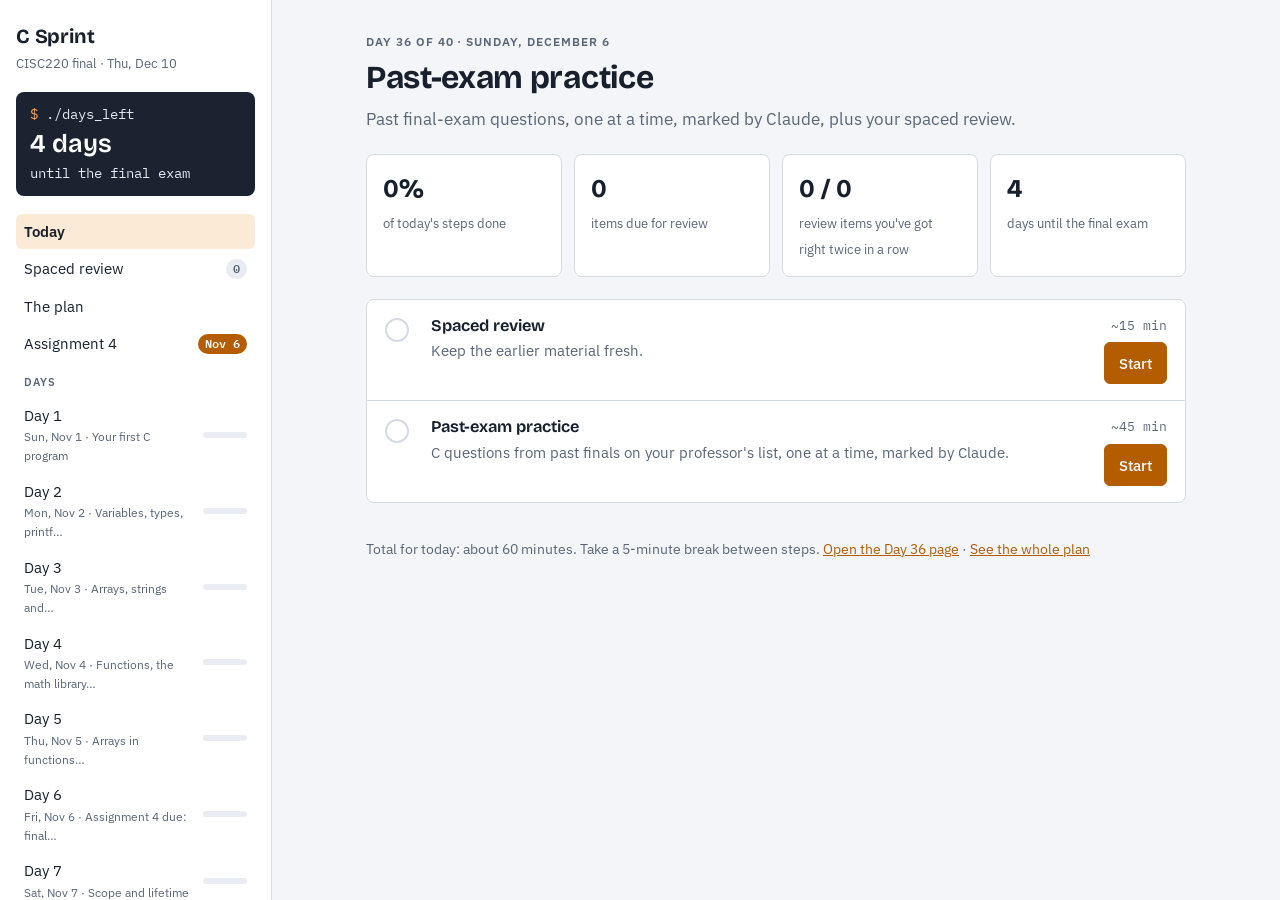
==== c-app/index.html @ 3411b7ee "Start the C Sprint app for the CISC220 final A separate app reusing the Bash Sprint engine: a 40-day" ====
<!doctype html>
<html lang="en">
<head>
<meta charset="utf-8">
<meta name="viewport" content="width=device-width, initial-scale=1, viewport-fit=cover">
</head>
<body>
<title>CISC220 C Sprint</title>
<meta name="claude:viewport-fit-sides" content="cover">
<meta name="description" content="A day-by-day C course for CISC220: Assignment 4 support, lessons, flashcards, labs and past-exam practice for the final.">
<link rel="preconnect" href="https://fonts.googleapis.com">
<link rel="preconnect" href="https://fonts.gstatic.com" crossorigin>
<link rel="stylesheet" href="https://fonts.googleapis.com/css2?family=Bricolage+Grotesque:opsz,wght@12..96,600;12..96,700&family=IBM+Plex+Mono:wght@400;500;600&family=IBM+Plex+Sans:ital,wght@0,400;0,500;0,600;1,400&display=swap">
<style>
/* Layout: fixed left rail (countdown + day list) beside a single reading column; rail folds to a top bar on phones. */
:root {
  --bg: #f3f5f8;
  --surface: #ffffff;
  --surface-2: #e9edf3;
  --fg: #17202c;
  --muted: #5a6677;
  --line: #d5dbe4;
  --accent: #b35c00;
  --accent-ink: #ffffff;
  --accent-soft: #fbead6;
  --code-bg: #1b2330;
  --code-fg: #e4e9f1;
  --code-dim: #8d99ab;
  --code-k: #f0a35e;
  --code-s: #9fd6a6;
  --code-v: #8cc7ff;
  --code-c: #7f8a9b;
  --good: #1f7a4d;
  --good-soft: #dcf1e5;
  --warn: #9a6a00;
  --warn-soft: #fbf0cf;
  --bad: #b3261e;
  --bad-soft: #f9dedc;
  --font-display: "Bricolage Grotesque", "IBM Plex Sans", system-ui, sans-serif;
  --font-body: "IBM Plex Sans", system-ui, -apple-system, "Segoe UI", sans-serif;
  --font-mono: "IBM Plex Mono", ui-monospace, "SFMono-Regular", Menlo, Consolas, monospace;
  --radius: 8px;
}
@media (prefers-color-scheme: dark) {
  :root:not([data-theme="light"]) {
    --bg: #12161d; --surface: #1a2029; --surface-2: #232b36; --fg: #e6ebf2; --muted: #9aa6b8; --line: #2e3845;
    --accent: #f2a03d; --accent-ink: #1a1206; --accent-soft: #3a2a14;
    --code-bg: #0d1117; --code-fg: #e4e9f1;
    --good: #5cc98f; --good-soft: #173527; --warn: #e3b341; --warn-soft: #3a3116; --bad: #f2867d; --bad-soft: #3d1d1b;
    color-scheme: dark;
  }
}
:root[data-theme="dark"] {
  --bg: #12161d; --surface: #1a2029; --surface-2: #232b36; --fg: #e6ebf2; --muted: #9aa6b8; --line: #2e3845;
  --accent: #f2a03d; --accent-ink: #1a1206; --accent-soft: #3a2a14;
  --code-bg: #0d1117; --code-fg: #e4e9f1;
  --good: #5cc98f; --good-soft: #173527; --warn: #e3b341; --warn-soft: #3a3116; --bad: #f2867d; --bad-soft: #3d1d1b;
  color-scheme: dark;
}

* { box-sizing: border-box; }
html, body { height: 100%; }
body { margin: 0; background: var(--bg); color: var(--fg); font: 16px/1.6 var(--font-body); -webkit-font-smoothing: antialiased; }
a { color: var(--accent); }
button, input, textarea, select { font: inherit; color: inherit; }
:focus-visible { outline: 2px solid var(--accent); outline-offset: 2px; }
h1, h2, h3, h4 { font-family: var(--font-display); line-height: 1.2; text-wrap: balance; margin: 0; }
h1 { font-size: 2rem; font-weight: 700; letter-spacing: -0.01em; }
h2 { font-size: 1.4rem; font-weight: 650; }
h3 { font-size: 1.15rem; font-weight: 650; }
h4 { font-size: 1rem; font-weight: 650; }
code, pre, kbd, .mono { font-family: var(--font-mono); }

.shell { display: grid; grid-template-columns: 272px minmax(0, 1fr); min-height: 100%; }
.rail { position: sticky; top: 0; height: 100vh; overflow-y: auto; background: var(--surface); border-right: 1px solid var(--line); padding-block: 20px; padding-inline: 16px; display: flex; flex-direction: column; gap: 18px; }
.brand { display: flex; flex-direction: column; gap: 2px; text-decoration: none; color: var(--fg); }
.brand b { font-family: var(--font-display); font-size: 1.25rem; letter-spacing: -0.01em; }
.brand span { font-size: 0.8rem; color: var(--muted); }
.countdown { background: var(--code-bg); color: var(--code-fg); border-radius: var(--radius); padding: 12px 14px; font-family: var(--font-mono); font-size: 0.85rem; line-height: 1.5; }
.countdown .pr { color: var(--code-k); }
.countdown big { display: block; font-size: 1.6rem; font-weight: 600; color: #fff; font-family: var(--font-display); }
.nav { display: flex; flex-direction: column; gap: 2px; }
.nav h6 { margin: 10px 8px 4px; font-size: 0.7rem; letter-spacing: 0.08em; text-transform: uppercase; color: var(--muted); font-weight: 600; }
.nav a { display: grid; grid-template-columns: 1fr auto; align-items: center; gap: 8px; padding: 6px 8px; border-radius: 6px; color: var(--fg); text-decoration: none; font-size: 0.92rem; }
.nav a:hover { background: var(--surface-2); }
.nav a.on { background: var(--accent-soft); color: var(--fg); font-weight: 600; }
.nav a .sub { display: block; font-size: 0.75rem; color: var(--muted); font-weight: 400; }
.nav a.today-day { box-shadow: inset 3px 0 0 var(--accent); }
.meter { width: 44px; height: 6px; border-radius: 3px; background: var(--surface-2); overflow: hidden; }
.meter i { display: block; height: 100%; background: var(--accent); }
.badge { font-size: 0.75rem; font-family: var(--font-mono); background: var(--accent); color: var(--accent-ink); border-radius: 10px; padding: 0 7px; font-weight: 600; }
.badge.zero { background: var(--surface-2); color: var(--muted); }

.main { min-width: 0; padding-block: 32px 80px; padding-left: max(16px, env(safe-area-inset-left, 0px)); padding-right: max(16px, env(safe-area-inset-right, 0px)); }
.col { max-width: 820px; margin: 0 auto; display: flex; flex-direction: column; gap: 22px; }
.eyebrow { font-size: 0.75rem; letter-spacing: 0.08em; text-transform: uppercase; color: var(--muted); font-weight: 600; }
.lede { color: var(--muted); font-size: 1.05rem; max-width: 65ch; margin: 0; }
.head { display: flex; flex-direction: column; gap: 8px; }
.row { display: flex; flex-wrap: wrap; gap: 10px; align-items: center; }
.spacer { flex: 1; }
.muted { color: var(--muted); }
.small { font-size: 0.85rem; }

.btn { display: inline-flex; align-items: center; gap: 6px; border: 1px solid var(--line); background: var(--surface); padding: 8px 14px; border-radius: 6px; cursor: pointer; text-decoration: none; color: var(--fg); font-weight: 500; font-size: 0.95rem; }
.btn:hover { border-color: var(--muted); }
.btn.primary { background: var(--accent); border-color: var(--accent); color: var(--accent-ink); }
.btn.primary:hover { filter: brightness(1.06); }
.btn.ghost { background: transparent; }
.btn.good { background: var(--good-soft); border-color: var(--good); color: var(--fg); }
.btn.bad { background: var(--bad-soft); border-color: var(--bad); color: var(--fg); }
.btn.warn { background: var(--warn-soft); border-color: var(--warn); color: var(--fg); }
.btn:disabled { opacity: 0.5; cursor: default; }
.btn kbd { font-size: 0.7rem; opacity: 0.7; }

.card { background: var(--surface); border: 1px solid var(--line); border-radius: var(--radius); padding: 20px; display: flex; flex-direction: column; gap: 12px; min-width: 0; }
.panel { background: var(--surface-2); border-radius: var(--radius); padding: 14px 16px; }

.chip { display: inline-flex; align-items: center; gap: 4px; font-size: 0.72rem; font-weight: 600; letter-spacing: 0.04em; text-transform: uppercase; padding: 2px 8px; border-radius: 4px; background: var(--surface-2); color: var(--muted); }
.chip.high, .chip.medium, .chip.low { white-space: nowrap; }
.chip.high { background: var(--bad-soft); color: var(--bad); }
.chip.medium { background: var(--warn-soft); color: var(--warn); }
.chip.low { background: var(--surface-2); color: var(--muted); }
.chip.ok { background: var(--good-soft); color: var(--good); }
.chip.accent { background: var(--accent-soft); color: var(--accent); }

/* Steps on a day page */
.steps { display: flex; flex-direction: column; border: 1px solid var(--line); border-radius: var(--radius); background: var(--surface); overflow: hidden; }
.step { display: grid; grid-template-columns: 32px minmax(0, 1fr) auto; gap: 14px; padding: 16px 18px; border-top: 1px solid var(--line); align-items: start; }
.step:first-child { border-top: 0; }
.step .tick { width: 24px; height: 24px; border-radius: 50%; border: 2px solid var(--line); background: transparent; cursor: pointer; display: grid; place-items: center; padding: 0; margin-top: 2px; }
.step.done .tick { background: var(--good); border-color: var(--good); color: #fff; }
.step.done .tick::after { content: "✓"; font-size: 0.8rem; font-weight: 700; }
.step h3 { font-size: 1.02rem; }
.step p { margin: 4px 0 0; color: var(--muted); font-size: 0.92rem; }
.step .mins { font-family: var(--font-mono); font-size: 0.8rem; color: var(--muted); white-space: nowrap; }
.step .acts { display: flex; flex-direction: column; gap: 6px; align-items: flex-end; }
.step.done h3 { color: var(--muted); }
.topiclist { display: flex; flex-direction: column; gap: 4px; margin-top: 10px; }
.topiclist a { display: flex; gap: 8px; align-items: center; text-decoration: none; color: var(--fg); padding: 6px 10px; border-radius: 6px; background: var(--surface-2); font-size: 0.92rem; }
.topiclist a.done { color: var(--muted); }
.topiclist a.done::before { content: "✓"; color: var(--good); font-weight: 700; }
.topiclist a .chip { margin-left: auto; }

/* Lesson text */
.prose { display: flex; flex-direction: column; gap: 12px; }
.prose p { margin: 0; max-width: 70ch; }
.prose ul, .prose ol { margin: 0; padding-left: 1.4em; display: flex; flex-direction: column; gap: 4px; }
.prose h3, .prose h4 { margin-top: 6px; }
.prose code, .inline-code { background: var(--surface-2); padding: 1px 5px; border-radius: 4px; font-size: 0.88em; overflow-wrap: anywhere; }
.prose table { border-collapse: collapse; font-size: 0.92rem; }
.prose th, .prose td { border: 1px solid var(--line); padding: 6px 10px; text-align: left; vertical-align: top; }
.prose th { background: var(--surface-2); font-weight: 600; }
.tablewrap { overflow-x: auto; }
pre.code { margin: 0; background: var(--code-bg); color: var(--code-fg); border-radius: var(--radius); padding: 14px 16px; overflow-x: auto; font-size: 0.86rem; line-height: 1.55; tab-size: 4; }
pre.code code { background: none; padding: 0; font-size: inherit; }
.code .k { color: var(--code-k); }
.code .s { color: var(--code-s); }
.code .v { color: var(--code-v); }
.code .c { color: var(--code-c); font-style: italic; }
.code .pr { color: var(--code-k); user-select: none; }
.code .outp { color: var(--code-dim); }
figure { margin: 0; display: flex; flex-direction: column; gap: 6px; }
figcaption { font-size: 0.82rem; color: var(--muted); }

.callout { border-radius: var(--radius); padding: 14px 16px; display: flex; flex-direction: column; gap: 8px; border: 1px solid var(--line); background: var(--surface); }
.callout > .lab { font-size: 0.72rem; font-weight: 700; letter-spacing: 0.08em; text-transform: uppercase; }
.callout.check { border-color: var(--accent); background: var(--accent-soft); }
.callout.check > .lab { color: var(--accent); }
.callout.why { border-style: dashed; }
.callout.why > .lab { color: var(--muted); }
.callout.pitfall { background: var(--bad-soft); border-color: transparent; }
.callout.pitfall > .lab { color: var(--bad); }
.callout.exam { background: var(--warn-soft); border-color: transparent; }
.callout.exam > .lab { color: var(--warn); }
.reveal[hidden] { display: none; }
.answer { border-top: 1px solid var(--line); padding-top: 10px; }

/* Flashcards */
.flash { min-height: 260px; justify-content: center; }
.flash .side { font-size: 1.08rem; }
.flash .back { border-top: 1px dashed var(--line); padding-top: 14px; }
.rates { display: grid; grid-template-columns: repeat(4, minmax(0, 1fr)); gap: 8px; }
.rates .btn { justify-content: center; flex-direction: column; gap: 0; padding: 8px 6px; }
.rates .btn small { font-size: 0.72rem; color: var(--muted); font-weight: 400; }
.progress { height: 6px; background: var(--surface-2); border-radius: 3px; overflow: hidden; }
.progress i { display: block; height: 100%; background: var(--accent); transition: width .2s; }

/* Quiz */
.opts { display: flex; flex-direction: column; gap: 8px; }
.opt { text-align: left; border: 1px solid var(--line); background: var(--surface); padding: 10px 14px; border-radius: 6px; cursor: pointer; display: grid; grid-template-columns: 26px minmax(0, 1fr); gap: 8px; align-items: start; }
.opt:hover:not(:disabled) { border-color: var(--muted); }
.opt .key { font-family: var(--font-mono); font-size: 0.8rem; color: var(--muted); padding-top: 2px; }
.opt.right { border-color: var(--good); background: var(--good-soft); }
.opt.wrong { border-color: var(--bad); background: var(--bad-soft); }
.opt:disabled { cursor: default; }
.opt p { margin: 0; }
textarea.ans { width: 100%; min-height: 90px; resize: vertical; border: 1px solid var(--line); border-radius: 6px; padding: 10px 12px; background: var(--surface); font-family: var(--font-mono); font-size: 0.9rem; line-height: 1.5; tab-size: 4; }
textarea.ans.tall { min-height: 260px; }
textarea.prose-ans { font-family: var(--font-body); font-size: 0.98rem; }
.verdict { font-weight: 600; }
.verdict.good { color: var(--good); }
.verdict.bad { color: var(--bad); }

.rubric { display: flex; flex-direction: column; gap: 6px; }
.rubric label { display: grid; grid-template-columns: 22px minmax(0, 1fr) auto; gap: 8px; align-items: start; padding: 6px 8px; border-radius: 6px; background: var(--surface-2); cursor: pointer; }
.rubric label .m { font-family: var(--font-mono); font-size: 0.8rem; color: var(--muted); }
.rubric input { margin-top: 5px; accent-color: var(--accent); }

.stats { display: grid; grid-template-columns: repeat(auto-fit, minmax(150px, 1fr)); gap: 12px; }
.stat { background: var(--surface); border: 1px solid var(--line); border-radius: var(--radius); padding: 14px 16px; }
.stat b { display: block; font-family: var(--font-display); font-size: 1.6rem; font-variant-numeric: tabular-nums; }
.stat span { font-size: 0.82rem; color: var(--muted); }

.plan { width: 100%; border-collapse: collapse; font-size: 0.92rem; }
.plan th, .plan td { text-align: left; padding: 10px 12px; border-bottom: 1px solid var(--line); vertical-align: top; }
.plan th { font-size: 0.72rem; text-transform: uppercase; letter-spacing: 0.06em; color: var(--muted); font-weight: 600; }
.plan td.d { font-family: var(--font-mono); white-space: nowrap; }
.plan tr.now td { background: var(--accent-soft); }

.timer { font-family: var(--font-mono); font-size: 1.4rem; font-variant-numeric: tabular-nums; background: var(--code-bg); color: var(--code-fg); padding: 6px 14px; border-radius: 6px; }
.timer.low { color: #ff8a80; }
.sticky-bar { position: sticky; top: env(safe-area-inset-top, 0px); z-index: 5; background: var(--bg); padding-block: 10px; border-bottom: 1px solid var(--line); }
.q-part { border-top: 1px solid var(--line); padding-top: 14px; display: flex; flex-direction: column; gap: 10px; }
.q-part:first-of-type { border-top: 0; padding-top: 0; }
.marks { font-family: var(--font-mono); font-size: 0.8rem; color: var(--muted); }

.empty { text-align: center; padding: 40px 20px; color: var(--muted); }
.kbd-hint { font-size: 0.8rem; color: var(--muted); }
kbd { background: var(--surface-2); border: 1px solid var(--line); border-bottom-width: 2px; border-radius: 4px; padding: 0 5px; font-size: 0.78rem; }
.menu-btn { display: none; }
.toast { position: fixed; bottom: calc(20px + env(safe-area-inset-bottom, 0px)); left: 50%; transform: translateX(-50%); background: var(--fg); color: var(--bg); padding: 10px 18px; border-radius: 6px; font-size: 0.9rem; z-index: 20; }

@media (max-width: 860px) {
  .shell { grid-template-columns: minmax(0, 1fr); }
  .rail { position: static; height: auto; border-right: 0; border-bottom: 1px solid var(--line); padding-left: max(16px, env(safe-area-inset-left, 0px)); padding-right: max(16px, env(safe-area-inset-right, 0px)); gap: 12px; }
  .rail .nav { display: none; }
  .rail.open .nav { display: flex; }
  .rail-top { display: flex; align-items: center; gap: 12px; }
  .menu-btn { display: inline-flex; margin-left: auto; }
  .countdown { padding: 8px 12px; }
  .countdown big { font-size: 1.2rem; display: inline; margin-right: 6px; }
  h1 { font-size: 1.6rem; }
  .step { grid-template-columns: 28px minmax(0, 1fr); }
  .step .acts { grid-column: 2; align-items: flex-start; flex-direction: row; flex-wrap: wrap; }
  .rates { grid-template-columns: repeat(2, minmax(0, 1fr)); }
}
@media (prefers-reduced-motion: reduce) { * { transition: none !important; animation: none !important; } }
.callout.try { border-color: var(--good); background: var(--good-soft); }
.callout.try > .lab { color: var(--good); }
.callout.try > .lab::before { content: "$ "; font-family: var(--font-mono); }
.btn.primary kbd { background: transparent; border-color: currentColor; color: inherit; opacity: 0.8; }
details > summary { cursor: pointer; color: var(--muted); }
.toggle { display: inline-flex; align-items: center; gap: 8px; cursor: pointer; font-size: 0.92rem; }
.toggle input { accent-color: var(--accent); width: 18px; height: 18px; }
</style>
<div class="shell"><aside class="rail" id="rail"></aside><main class="main" id="main"></main></div>
<script>window.STUDY_DATA = {"days":[],"mocks":{"exams":[]},"sheet":{"sections":[]},"practice":{"papers":[],"questions":[]},"plan":{"exam":"2026-12-10","days":[{"day":1,"date":"2026-11-01","kind":"learn","title":"Your first C program","notebooks":"c/a_simple_c_program, c/compiling"},{"day":2,"date":"2026-11-02","kind":"learn","title":"Variables, types, printf and control flow","notebooks":"c/types, c/statements, c/declarations (basics)"},{"day":3,"date":"2026-11-03","kind":"learn","title":"Arrays, strings and command-line arguments → concat2.c","notebooks":"c/arrays, c/strings (basics)"},{"day":4,"date":"2026-11-04","kind":"learn","title":"Functions, the math library and errors → sin.c","notebooks":"c/declarations, c/scope, c/floats (basics)"},{"day":5,"date":"2026-11-05","kind":"learn","title":"Arrays in functions, characters as numbers, binary → sumones.c","notebooks":"c/arrays, c/integers, c/types"},{"day":6,"date":"2026-11-06","kind":"a4due","title":"Assignment 4 due: final checks and submit","notebooks":""},{"day":7,"date":"2026-11-07","kind":"learn","title":"Scope and lifetime","notebooks":"c/scope"},{"day":8,"date":"2026-11-08","kind":"learn","title":"Declarations and integers in depth","notebooks":"c/declarations, c/integers"},{"day":9,"date":"2026-11-09","kind":"learn","title":"Bitwise operations, part 1","notebooks":"c/bitwise_ops"},{"day":10,"date":"2026-11-10","kind":"learn","title":"Bitwise operations, part 2, and floating point","notebooks":"c/bitwise_ops, c/floats"},{"day":11,"date":"2026-11-11","kind":"learn","title":"Pointers, part 1","notebooks":"c/pointers"},{"day":12,"date":"2026-11-12","kind":"learn","title":"Pointers, part 2, and addressing","notebooks":"c/pointers, c/addressing"},{"day":13,"date":"2026-11-13","kind":"learn","title":"Structs","notebooks":"c/struct"},{"day":14,"date":"2026-11-14","kind":"learn","title":"Arrays in depth","notebooks":"c/arrays"},{"day":15,"date":"2026-11-15","kind":"review","title":"Review day: everything so far","notebooks":""},{"day":16,"date":"2026-11-16","kind":"learn","title":"Strings, part 1","notebooks":"c/strings"},{"day":17,"date":"2026-11-17","kind":"learn","title":"Strings, part 2","notebooks":"c/strings"},{"day":18,"date":"2026-11-18","kind":"learn","title":"Dynamic memory, part 1","notebooks":"c/allocating_and_deallocating_memory"},{"day":19,"date":"2026-11-19","kind":"learn","title":"Dynamic memory, part 2","notebooks":"c/allocating_and_deallocating_memory"},{"day":20,"date":"2026-11-20","kind":"learn","title":"A string data type, part 1","notebooks":"c/string_implementation"},{"day":21,"date":"2026-11-21","kind":"learn","title":"A string data type, part 2","notebooks":"c/string_implementation"},{"day":22,"date":"2026-11-22","kind":"review","title":"Review day: strings and memory","notebooks":""},{"day":23,"date":"2026-11-23","kind":"learn","title":"A linked stack, part 1","notebooks":"c/linked_stack"},{"day":24,"date":"2026-11-24","kind":"learn","title":"A linked stack, part 2","notebooks":"c/linked_stack"},{"day":25,"date":"2026-11-25","kind":"learn","title":"A generic stack","notebooks":"c/generic_linked_stack"},{"day":26,"date":"2026-11-26","kind":"learn","title":"Input and output, part 1","notebooks":"c/IO"},{"day":27,"date":"2026-11-27","kind":"learn","title":"Input and output, part 2","notebooks":"c/IO"},{"day":28,"date":"2026-11-28","kind":"review","title":"Review day: data structures and I/O","notebooks":""},{"day":29,"date":"2026-11-29","kind":"practice","title":"Past-exam practice","notebooks":""},{"day":30,"date":"2026-11-30","kind":"practice","title":"Past-exam practice","notebooks":""},{"day":31,"date":"2026-12-01","kind":"practice","title":"Past-exam practice","notebooks":""},{"day":32,"date":"2026-12-02","kind":"practice","title":"Past-exam practice","notebooks":""},{"day":33,"date":"2026-12-03","kind":"practice","title":"Past-exam practice","notebooks":""},{"day":34,"date":"2026-12-04","kind":"practice","title":"Past-exam practice","notebooks":""},{"day":35,"date":"2026-12-05","kind":"practice","title":"Past-exam practice","notebooks":""},{"day":36,"date":"2026-12-06","kind":"practice","title":"Past-exam practice","notebooks":""},{"day":37,"date":"2026-12-07","kind":"practice","title":"Past-exam practice","notebooks":""},{"day":38,"date":"2026-12-08","kind":"practice","title":"Past-exam practice","notebooks":""},{"day":39,"date":"2026-12-09","kind":"eve","title":"Light review and an early night","notebooks":""},{"day":40,"date":"2026-12-10","kind":"exam","title":"Final exam","notebooks":""}]}};</script>
<script>
/* CISC220 C Sprint: a day-by-day C course and final-exam planner, built on retrieval practice and spaced repetition.
   All course content is in window.STUDY_DATA (inlined at build time from c-app/content/*.json). */
(function () {
  "use strict";

  const DATA = window.STUDY_DATA || { days: [], plan: { days: [] }, mocks: { exams: [] }, sheet: { sections: [] } };
  const PLAN = (DATA.plan && DATA.plan.days) || [];
  const EXAM_DATE = (DATA.plan && DATA.plan.exam) || "2026-12-10";
  const DAY_DATES = PLAN.map((p) => p.date);
  const LAST_DAY = DAY_DATES.length;
  const QUIZ_CAP = 15;
  const REPO = "https://github.com/FallingBrook/CISC220_current/blob/main/";
  const STORE_KEY = "cisc220-c-sprint-v1";
  const INTERVALS = [0, 1, 2, 4, 7]; // days until next review, by box

  // ---------------------------------------------------------------- state
  const blank = () => ({
    v: 1, srs: {}, steps: {}, topicsDone: {}, quizRuns: {}, write: {}, drills: {}, dumps: {}, mocks: {},
    topicStats: {}, reviewDone: {}, drafts: {}, dayOverride: null, theme: null, practice: { status: {}, papers: null }, a4: {},
  });
  let S = blank();
  try {
    const raw = localStorage.getItem(STORE_KEY);
    if (raw) S = Object.assign(blank(), JSON.parse(raw));
  } catch (e) { /* storage unavailable: work in memory */ }
  let saveTimer = null;
  function save() {
    clearTimeout(saveTimer);
    saveTimer = setTimeout(() => {
      try { localStorage.setItem(STORE_KEY, JSON.stringify(S)); } catch (e) { /* ignore */ }
    }, 150);
  }

  // ---------------------------------------------------------------- dates
  function localISO(d) {
    const z = (n) => String(n).padStart(2, "0");
    return d.getFullYear() + "-" + z(d.getMonth() + 1) + "-" + z(d.getDate());
  }
  function addDays(iso, n) {
    const [y, m, d] = iso.split("-").map(Number);
    return localISO(new Date(y, m - 1, d + n));
  }
  function diffDays(a, b) {
    const [y1, m1, d1] = a.split("-").map(Number);
    const [y2, m2, d2] = b.split("-").map(Number);
    return Math.round((new Date(y2, m2 - 1, d2) - new Date(y1, m1 - 1, d1)) / 86400000);
  }
  const today = () => localISO(new Date());
  function fmtDate(iso, opts) {
    const [y, m, d] = iso.split("-").map(Number);
    return new Date(y, m - 1, d).toLocaleDateString(undefined, opts || { weekday: "short", month: "short", day: "numeric" });
  }
  // Which plan day is today (1..LAST_DAY); 0 = before the plan starts, LAST_DAY + 1 = exam day or later.
  function calendarDay() {
    const t = today();
    if (t < DAY_DATES[0]) return 0;
    if (t > DAY_DATES[LAST_DAY - 1]) return LAST_DAY + 1;
    let n = 0;
    DAY_DATES.forEach((d, i) => { if (d <= t) n = i + 1; });
    return n;
  }
  function currentDay() {
    if (S.dayOverride) return S.dayOverride;
    const c = calendarDay();
    return c === 0 ? 1 : Math.min(c, LAST_DAY);
  }

  // ---------------------------------------------------------------- content index
  const dayData = {};
  const topics = {};
  const items = {}; // every flashcard and quiz item by id, with .kind and .day
  const writes = {};
  (DATA.days || []).forEach((d) => {
    dayData[d.day] = d;
    (d.topics || []).forEach((t) => { topics[t.id] = Object.assign({ day: d.day }, t); });
    (d.flashcards || []).forEach((c) => { items[c.id] = Object.assign({ kind: "card", day: d.day }, c); });
    (d.quiz || []).forEach((q) => { items[q.id] = Object.assign({ kind: "quiz", day: d.day }, q); });
    (d.write || []).forEach((w) => { writes[w.id] = Object.assign({ day: d.day }, w); });
  });
  const mocks = {};
  ((DATA.mocks && DATA.mocks.exams) || []).forEach((m) => { mocks[m.id] = m; });
  function topicForTag(tag) {
    return Object.values(topics).find((t) => (t.notebook || "").indexOf(tag) >= 0);
  }

  // ---------------------------------------------------------------- the plan
  const planOf = (n) => PLAN[n - 1] || { kind: "learn", title: "Day " + n };
  const A4_DAYS = { 3: "concat2.c", 4: "sin.c", 5: "sumones.c" };
  function dayTitle(n) { return (dayData[n] && dayData[n].title) || planOf(n).title; }
  function dayGoal(n) {
    if (dayData[n] && dayData[n].goal) return dayData[n].goal;
    const k = planOf(n).kind;
    if (k === "learn") return "Lessons for this day are on their way. Use the time for review: " + (planOf(n).notebooks || "") + ".";
    return {
      a4due: "Run the checker on all three files one last time, zip them, and submit on onQ before the deadline.",
      review: "No new material: catch up on due cards, retry everything you've missed, and rewrite your weakest code from a blank page.",
      practice: "Past final-exam questions, one at a time, marked by Claude, plus your spaced review.",
      eve: "A short review of your summary and missed cards, then stop early and sleep.",
      exam: "Exam day. A 15-minute skim of your summary sheet, then go.",
    }[k] || "";
  }

  function stepsFor(n) {
    const steps = [];
    const p = planOf(n);
    const d = dayData[n];
    const nt = d ? d.topics.length : 0;
    if (p.kind === "learn") {
      if (n > 1) steps.push({ key: "review", title: "Warm-up: spaced review", mins: 10, href: "review",
        desc: "Cards and questions due from earlier days. Recalling yesterday's material first is what makes it stick." });
      steps.push({ key: "learn", title: d ? "Learn: " + nt + " short lesson" + (nt === 1 ? "" : "s") : "Lessons coming soon", mins: 25, href: null, topics: !!d,
        desc: "Read actively: answer every orange Check box before you reveal it, and do the green steps at your keyboard." });
      if (d) {
        steps.push({ key: "cards", title: "Flashcards", mins: 8, href: "cards-" + n, desc: "One pass through today's cards. Rate yourself honestly; misses come back sooner." });
        steps.push({ key: "quiz", title: "Quick quiz", mins: 10, href: "quiz-" + n, desc: "Mostly \"what does this print?\" questions, mixed with a few from earlier days." });
        steps.push({ key: "write", title: "Write the code by hand", mins: 12, href: "write-" + n,
          desc: "A worked example, one with blanks, then one from a blank page. The final exam is handwritten, so practise on paper." });
        steps.push({ key: "drills", title: "Lab: compile and test", mins: 15, href: "lab-" + n, optional: true,
          desc: "Small programs you write, compile and test with the checker. Optional on busy days." });
      }
      if (A4_DAYS[n]) steps.push({ key: "a4", title: "Assignment 4: write " + A4_DAYS[n], mins: 30, href: "a4",
        desc: "Today's lessons cover everything " + A4_DAYS[n] + " needs. Follow the plan in the last lesson, then check your file with the A4 checker." });
    } else if (p.kind === "a4due") {
      steps.push({ key: "a4final", title: "Run the A4 checker on all three files", mins: 15, href: "a4", desc: "Every test should pass, with no compiler warnings." });
      steps.push({ key: "a4submit", title: "Zip and submit on onQ", mins: 10, href: "a4", desc: "Then download your submission from onQ and check it contains all three files." });
      steps.push({ key: "review", title: "Spaced review", mins: 15, href: "review", desc: "Due cards and questions from Days 1 to 5." });
    } else if (p.kind === "review") {
      steps.push({ key: "review", title: "Spaced review: everything due", mins: 20, href: "review", desc: "Clear the review queue." });
      steps.push({ key: "missed", title: "Everything you've missed", mins: 20, href: "review-missed", desc: "Only the cards and questions you've got wrong at least once." });
      steps.push({ key: "weak", title: "Weak spots: rewrite your weakest code", mins: 20, href: "weak", desc: "Re-read the lessons with the lowest accuracy and redo their writing exercises from a blank page." });
    } else if (p.kind === "practice") {
      steps.push({ key: "review", title: "Spaced review", mins: 15, href: "review", desc: "Keep the earlier material fresh." });
      steps.push({ key: "practice", title: "Past-exam practice", mins: 45, href: "practice",
        desc: "C questions from past finals on your professor's list, one at a time, marked by Claude." });
    } else if (p.kind === "eve") {
      steps.push({ key: "sheet", title: "Write a one-page summary from memory", mins: 20, href: "sheet", desc: "Then compare with the reference and fill the gaps." });
      steps.push({ key: "missed", title: "Cards you've missed", mins: 15, href: "review-missed", desc: "Then stop and sleep." });
    } else if (p.kind === "exam") {
      steps.push({ key: "sheet", title: "Skim your summary", mins: 15, href: "sheet", desc: "Nothing new today." });
      steps.push({ key: "exam", title: "Final exam", mins: 0, href: null, desc: "Read each question fully, write every part, and check your semicolons, braces and '\\0'." });
    }
    return steps;
  }

  function autoDone(n, key) {
    const d = dayData[n];
    switch (key) {
      case "learn": return !!d && d.topics.every((t) => S.topicsDone[t.id]);
      case "cards": return !!d && d.flashcards.length > 0 && d.flashcards.every((c) => S.srs[c.id]);
      case "quiz": return !!S.quizRuns["d" + n];
      case "write": return !!d && d.write.length > 0 && d.write.every((w) => S.write[w.id]);
      case "drills": return !!S.drills[n];
      case "a4": return !!(S.a4 && S.a4[A4_DAYS[n]]);
      case "a4final": return !!(S.a4 && S.a4["concat2.c"] && S.a4["sin.c"] && S.a4["sumones.c"]);
      case "a4submit": return !!(S.a4 && S.a4.submitted);
      case "practice": return PRACTICE.length > 0 && PRACTICE.every((q) => mastered(q.id));
      case "dump": return !!(S.dumps[n] && S.dumps[n].trim());
      case "review": return !!S.reviewDone[n === currentDay() ? today() : dateOfDay(n)];
      default: return false;
    }
  }
  function stepDone(n, key) {
    const m = S.steps[n + ":" + key];
    if (m === true) return true;
    if (m === false) return false;
    return autoDone(n, key);
  }
  function dayProgress(n) {
    const st = stepsFor(n).filter((s) => !s.optional && s.key !== "exam");
    const done = st.filter((s) => stepDone(n, s.key)).length;
    return st.length ? done / st.length : 0;
  }
  const dateOfDay = (n) => DAY_DATES[Math.min(n, LAST_DAY) - 1];

  // ---------------------------------------------------------------- spaced repetition
  function rate(id, grade) { // grade 0 again, 1 hard, 2 good, 3 easy
    const it = items[id];
    const s = S.srs[id] || { box: 0, due: today(), lapses: 0, reps: 0 };
    s.reps++;
    if (grade === 0) { s.box = 0; s.lapses++; s.due = today(); }
    else if (grade === 1) { s.box = Math.max(1, s.box); s.due = addDays(today(), 1); }
    else {
      s.box = Math.min(INTERVALS.length - 1, s.box + (grade === 3 ? 2 : 1));
      s.due = addDays(today(), INTERVALS[s.box]);
    }
    s.last = today();
    S.srs[id] = s;
    if (it && it.topic) {
      const ts = S.topicStats[it.topic] || { right: 0, wrong: 0 };
      if (grade >= 2) ts.right++; else ts.wrong++;
      S.topicStats[it.topic] = ts;
    }
    save();
  }
  function dueItems(kind) {
    const t = today();
    return Object.keys(S.srs).filter((id) => items[id] && (!kind || items[id].kind === kind) && S.srs[id].due <= t);
  }
  function missedItems() { return Object.keys(S.srs).filter((id) => items[id] && S.srs[id].lapses > 0); }
  function shuffle(a) {
    for (let i = a.length - 1; i > 0; i--) { const j = Math.floor(Math.random() * (i + 1)); [a[i], a[j]] = [a[j], a[i]]; }
    return a;
  }
  // Interleave: no two consecutive items from the same topic when avoidable.
  function interleave(ids) {
    const pool = shuffle(ids.slice());
    const out = [];
    while (pool.length) {
      const prev = out.length ? items[out[out.length - 1]].topic : null;
      let k = pool.findIndex((id) => items[id].topic !== prev);
      if (k < 0) k = 0;
      out.push(pool.splice(k, 1)[0]);
    }
    return out;
  }

  // ---------------------------------------------------------------- markdown
  const esc = (s) => String(s == null ? "" : s).replace(/&/g, "&amp;").replace(/</g, "&lt;").replace(/>/g, "&gt;").replace(/"/g, "&quot;");
  function inline(s) {
    // Code spans become placeholders first so emphasis can wrap them (**`/`**) and never reaches inside them.
    const codes = [];
    const text = String(s).replace(/(`+)([\s\S]*?)\1/g, (_, ticks, inner) => {
      codes.push("<code>" + esc(inner.replace(/^ (.*\S.*) $/, "$1")) + "</code>");
      return "\u0000" + (codes.length - 1) + "\u0000";
    });
    let h = esc(text);
    h = h.replace(/\[([^\]]+)\]\((https?:\/\/[^)\s]+)\)/g, '<a href="$2" target="_blank" rel="noopener">$1</a>');
    h = h.replace(/\*\*(?=\S)([\s\S]+?)\*\*/g, "<strong>$1</strong>");
    h = h.replace(/(^|[\s(>])\*([^*\s][^*]*?)\*(?=[\s).,;:!?<]|$)/g, "$1<em>$2</em>");
    return h.replace(/\u0000(\d+)\u0000/g, (_, k) => codes[+k]);
  }
  const BASH_KW = new Set(["if", "then", "else", "elif", "fi", "for", "while", "until", "do", "done", "case", "esac", "in", "function", "return", "local", "exit", "break", "continue", "shift", "source", "declare", "unset", "readonly", "export"]);
  function hlLine(s) {
    let out = "", i = 0;
    const span = (c, t) => '<span class="' + c + '">' + esc(t) + "</span>";
    while (i < s.length) {
      const c = s[i];
      const rest = s.slice(i);
      if (c === "#" && (i === 0 || /\s/.test(s[i - 1]))) { out += span("c", rest); break; }
      if (c === "\\" && i + 1 < s.length) { out += esc(s.substr(i, 2)); i += 2; continue; }
      if (c === "'") {
        let j = s.indexOf("'", i + 1); if (j < 0) j = s.length - 1;
        out += span("s", s.slice(i, j + 1)); i = j + 1; continue;
      }
      if (c === '"') {
        let j = i + 1;
        while (j < s.length && s[j] !== '"') { if (s[j] === "\\") j++; j++; }
        out += span("s", s.slice(i, j + 1)); i = j + 1; continue;
      }
      if (c === "$") {
        const m = rest.match(/^\$(\{[^}]*\}|\(\([^)]*\)\)|[A-Za-z_][A-Za-z0-9_]*|[0-9#@*?$!-])/);
        if (m) { out += span("v", m[0]); i += m[0].length; continue; }
      }
      const w = rest.match(/^[A-Za-z_][A-Za-z0-9_]*/);
      if (w) {
        const prev = i === 0 ? "" : s[i - 1];
        const isKw = BASH_KW.has(w[0]) && !/[\w\-./]/.test(prev) && !/^[\w\-./=]/.test(s.slice(i + w[0].length));
        out += isKw ? span("k", w[0]) : esc(w[0]);
        i += w[0].length; continue;
      }
      out += esc(c); i++;
    }
    return out;
  }
  function codeBlock(code, caption) {
    const lines = String(code).replace(/\n$/, "").split("\n");
    const transcript = lines.some((l) => /^\$ /.test(l) || l === "$");
    const html = lines.map((l) => {
      if (transcript) {
        if (/^\$ /.test(l)) return '<span class="pr">$ </span>' + hlLine(l.slice(2));
        if (/^> /.test(l)) return '<span class="pr">&gt; </span>' + hlLine(l.slice(2));
        return '<span class="outp">' + esc(l) + "</span>";
      }
      return hlLine(l);
    }).join("\n");
    const pre = '<pre class="code"><code>' + html + "</code></pre>";
    return caption ? "<figure>" + pre + "<figcaption>" + inline(caption) + "</figcaption></figure>" : pre;
  }
  function md(src) {
    if (src == null) return "";
    const lines = String(src).replace(/\r/g, "").split("\n");
    const out = [];
    let i = 0;
    const isBlockStart = (l) => /^```/.test(l) || /^#{1,4} /.test(l) || /^\s*[-*] /.test(l) || /^\s*\d+\. /.test(l) || /^\|/.test(l);
    while (i < lines.length) {
      const l = lines[i];
      if (/^```/.test(l)) {
        const buf = []; i++;
        while (i < lines.length && !/^```/.test(lines[i])) buf.push(lines[i++]);
        i++;
        out.push(codeBlock(buf.join("\n")));
        continue;
      }
      const h = l.match(/^(#{1,4}) (.*)$/);
      if (h) { const lv = Math.min(4, h[1].length + 1); out.push("<h" + lv + ">" + inline(h[2]) + "</h" + lv + ">"); i++; continue; }
      if (/^\s*[-*] /.test(l) || /^\s*\d+\. /.test(l)) {
        const ordered = /^\s*\d+\. /.test(l);
        const re = ordered ? /^\s*\d+\. (.*)$/ : /^\s*[-*] (.*)$/;
        const lis = [];
        while (i < lines.length && (re.test(lines[i]) || (/^\s{2,}\S/.test(lines[i]) && lis.length))) {
          const m = lines[i].match(re);
          if (m) lis.push(m[1]); else lis[lis.length - 1] += " " + lines[i].trim();
          i++;
        }
        out.push((ordered ? "<ol>" : "<ul>") + lis.map((x) => "<li>" + inline(x) + "</li>").join("") + (ordered ? "</ol>" : "</ul>"));
        continue;
      }
      if (/^\|/.test(l) && i + 1 < lines.length && /^\|?\s*:?-{2,}/.test(lines[i + 1])) {
        const row = (r) => r.trim().replace(/^\|/, "").replace(/\|$/, "").split(/(?<!\\)\|/).map((c) => c.trim().replace(/\\\|/g, "|"));
        const head = row(l); i += 2;
        const body = [];
        while (i < lines.length && /^\|/.test(lines[i])) body.push(row(lines[i++]));
        out.push('<div class="tablewrap"><table><thead><tr>' + head.map((c) => "<th>" + inline(c) + "</th>").join("") + "</tr></thead><tbody>" +
          body.map((r) => "<tr>" + r.map((c) => "<td>" + inline(c) + "</td>").join("") + "</tr>").join("") + "</tbody></table></div>");
        continue;
      }
      if (!l.trim()) { i++; continue; }
      const buf = [];
      while (i < lines.length && lines[i].trim() && !(buf.length && isBlockStart(lines[i]))) buf.push(lines[i++]);
      out.push("<p>" + inline(buf.join("\n")).replace(/\n/g, "<br>") + "</p>");
    }
    return out.join("");
  }

  // ---------------------------------------------------------------- rendering helpers
  const $ = (sel, root) => (root || document).querySelector(sel);
  const $$ = (sel, root) => Array.from((root || document).querySelectorAll(sel));
  const main = () => $("#main");
  let session = null; // active flashcard / quiz session
  let timerHandle = null;

  function toast(msg) {
    const t = document.createElement("div");
    t.className = "toast"; t.textContent = msg; t.setAttribute("role", "status");
    document.body.appendChild(t);
    setTimeout(() => t.remove(), 2200);
  }
  function prioChip(p) {
    if (p === "start") return '<span class="chip accent">start here</span>';
    return p ?'<span class="chip ' + esc(p) + '">' + esc(p) + " priority</span>" : ""; }

  function renderRail() {
    const cd = calendarDay();
    const daysLeft = diffDays(today(), EXAM_DATE);
    const cur = currentDay();
    const due = dueItems().length;
    const route = location.hash.replace(/^#/, "") || "today";
    const on = (r) => (route === r ? " on" : "");
    let cdText;
    if (daysLeft > 1) cdText = "<big>" + daysLeft + " days</big>until the final exam";
    else if (daysLeft === 1) cdText = "<big>Tomorrow</big>is the final. Sleep well.";
    else if (daysLeft === 0) cdText = "<big>Today</big>is the final. You've got this.";
    else cdText = "<big>Done</big>the final is behind you.";
    let days = "";
    for (let n = 1; n <= LAST_DAY; n++) {
      const p = Math.round(dayProgress(n) * 100);
      days += '<a href="#day-' + n + '" class="' + on("day-" + n).trim() + (n === cur ? " today-day" : "") + '"><span>Day ' + n +
        '<span class="sub">' + esc(fmtDate(dateOfDay(n))) + " · " + esc(shortTitle(n)) + '</span></span><span class="meter" title="' + p + '% done"><i style="width:' + p + '%"></i></span></a>';
    }
    $("#rail").innerHTML =
      '<div class="rail-top"><a class="brand" href="#today"><b>C Sprint</b><span>CISC220 final · ' + esc(fmtDate(EXAM_DATE, { weekday: "short", month: "short", day: "numeric" })) + '</span></a>' +
      '<button class="btn ghost menu-btn" id="menuBtn" aria-expanded="false">Menu</button></div>' +
      '<div class="countdown"><span class="pr">$</span> ./days_left<br>' + cdText + "</div>" +
      '<nav class="nav">' +
      '<a href="#today" class="' + on("today").trim() + '"><span>Today</span></a>' +
      '<a href="#review" class="' + on("review").trim() + '"><span>Spaced review</span><span class="badge' + (due ? "" : " zero") + '">' + due + "</span></a>" +
      '<a href="#plan" class="' + on("plan").trim() + '"><span>The plan</span></a>' +
      '<a href="#a4" class="' + on("a4").trim() + '"><span>Assignment 4</span>' + (S.a4.submitted ? '<span class="badge">done</span>' : '<span class="badge">Nov 6</span>') + "</a>" +
      "<h6>Days</h6>" + days +
      "<h6>Exam practice</h6>" +
      Object.keys(mocks).map((id) => '<a href="#mock-' + id + '" class="' + on("mock-" + id).trim() + '"><span>' + esc(mocks[id].title) + "</span>" + mockBadge(id) + "</a>").join("") +
      '<a href="#practice" class="' + on("practice").trim() + '"><span>Past-paper practice</span>' + (PRACTICE.length ? '<span class="badge' + (PRACTICE.some((q) => mastered(q.id)) ? "" : " zero") + '">' + PRACTICE.filter((q) => mastered(q.id)).length + "/" + PRACTICE.length + "</span>" : "") + "</a>" +
      '<a href="#weak" class="' + on("weak").trim() + '"><span>Weak spots</span></a>' +
      '<a href="#sheet" class="' + on("sheet").trim() + '"><span>Summary sheet</span></a>' +
      "<h6>More</h6>" +
      '<a href="#library" class="' + on("library").trim() + '"><span>All lessons</span></a>' +
      '<a href="#data" class="' + on("data").trim() + '"><span>Progress &amp; backup</span></a>' +
      "</nav>";
    void cd;
  }
  function shortTitle(n) {
    const t = dayTitle(n);
    return t.length > 30 ? t.slice(0, 28).replace(/[\s,:]+\S*$/, "") + "…" : t;
  }
  function mockBadge(id) {
    const r = S.mocks[id];
    return r && r.score != null ? '<span class="badge">' + r.score + "/" + mockTotal(id) + "</span>" : "";
  }
  function mockTotal(id) {
    const m = mocks[id];
    if (!m) return 30;
    return m.questions.reduce((a, q) => a + q.parts.reduce((b, p) => b + (p.marks || 0), 0), 0);
  }

  // ---------------------------------------------------------------- views
  function viewToday() {
    const cd = calendarDay();
    const n = currentDay();
    const daysLeft = diffDays(today(), EXAM_DATE);
    let intro;
    if (cd === 0) intro = "The plan starts " + fmtDate(DAY_DATES[0], { weekday: "long", month: "long", day: "numeric" }) + ".";
    else if (cd > LAST_DAY) intro = daysLeft === 0 ? "It's exam day. Skim your summary sheet and the cards you've missed, then stop. No new material." : "The plan is complete.";
    else intro = "Day " + n + " of " + LAST_DAY + " · " + fmtDate(today(), { weekday: "long", month: "long", day: "numeric" });
    const due = dueItems().length;
    const p = Math.round(dayProgress(n) * 100);
    const totalCards = Object.keys(items).length;
    const known = Object.keys(S.srs).filter((id) => items[id] && S.srs[id].box >= 2).length;
    const stepsHtml = stepsFor(n).map((s) => stepRow(n, s)).join("");
    return '<div class="col">' +
      '<div class="head"><div class="eyebrow">' + esc(intro) + "</div><h1>" + esc(dayTitle(n)) + '</h1><p class="lede">' + esc(dayGoal(n)) + "</p></div>" +
      '<div class="stats">' +
      stat(p + "%", "of today's steps done") +
      stat(due, due === 1 ? "item due for review" : "items due for review") +
      stat(known + " / " + totalCards, "review items you've got right twice in a row") +
      stat(Math.max(0, daysLeft), "days until the final exam") +
      "</div>" +
      (due && n >= 2 && !stepDone(n, "review") ? '<div class="callout exam"><div class="lab">Start here</div><div class="row"><span>' + due + ' review items are due. Do them first. Recalling yesterday\'s material before today\'s lesson is the single best use of your first 25 minutes.</span><span class="spacer"></span><a class="btn primary" href="#review">Start review</a></div></div>' : "") +
      '<div class="steps">' + stepsHtml + "</div>" +
      '<p class="small muted">Total for today: about ' + Math.round(stepsFor(n).reduce((a, s) => a + s.mins, 0) / 5) * 5 + " minutes. Take a 5-minute break between steps. " +
      '<a href="#day-' + n + '">Open the Day ' + n + " page</a> · <a href=\"#plan\">See the whole plan</a></p>" +
      "</div>";
  }
  function stat(v, label) { return '<div class="stat"><b>' + esc(v) + "</b><span>" + esc(label) + "</span></div>"; }

  function stepRow(n, s) {
    const done = stepDone(n, s.key);
    let extra = "";
    if (s.topics && dayData[n]) {
      extra = '<div class="topiclist">' + dayData[n].topics.map((t) =>
        '<a href="#topic-' + esc(t.id) + '" class="' + (S.topicsDone[t.id] ? "done" : "") + '"><span>' + esc(t.title) + "</span>" + prioChip(t.priority) + "</a>").join("") + "</div>";
    }
    let action = "";
    if (s.href) action = '<a class="btn' + (done ? "" : " primary") + '" href="#' + s.href + '">' + (done ? "Open again" : "Start") + "</a>";
    else if (s.topics && dayData[n]) {
      const next = dayData[n].topics.find((t) => !S.topicsDone[t.id]) || dayData[n].topics[0];
      action = '<a class="btn' + (done ? "" : " primary") + '" href="#topic-' + esc(next.id) + '">' + (done ? "Review" : "Continue") + "</a>";
    }
    return '<div class="step' + (done ? " done" : "") + '">' +
      '<button class="tick" data-act="toggle-step" data-day="' + n + '" data-key="' + s.key + '" aria-label="Mark ' + esc(s.title) + (done ? " not done" : " done") + '" aria-pressed="' + done + '"></button>' +
      "<div><h3>" + esc(s.title) + "</h3><p>" + esc(s.desc) + "</p>" + extra + "</div>" +
      '<div class="acts">' + (s.mins ? '<span class="mins">~' + s.mins + " min</span>" : "") + action + "</div></div>";
  }

  function viewDay(n) {
    if (!(n >= 1 && n <= LAST_DAY)) return notFound();
    const cur = currentDay();
    const dd = dayData[n];
    let extra = "";
    if (dd) {
      const counts = dd.topics.length + " lessons · " + dd.flashcards.length + " flashcards · " + dd.quiz.length + " quiz questions · " + dd.write.length + " writing exercises";
      extra = '<p class="small muted">' + counts + "</p>";
    }
    return '<div class="col"><div class="head"><div class="eyebrow">Day ' + n + " · " + esc(fmtDate(dateOfDay(n), { weekday: "long", month: "long", day: "numeric" })) +
      (n === cur ? " · today" : "") + "</div><h1>" + esc(dayTitle(n)) + '</h1><p class="lede">' + esc(dayGoal(n)) + "</p>" + extra + "</div>" +
      '<div class="steps">' + stepsFor(n).map((s) => stepRow(n, s)).join("") + "</div>" +
      (n !== cur ? '<p class="small muted">The plan puts this on ' + esc(fmtDate(dateOfDay(n), { weekday: "long", month: "short", day: "numeric" })) + ". Working ahead is fine; just don't skip the spaced reviews.</p>" : "") +
      dayNav(n) + "</div>";
  }
  function dayNav(n) {
    return '<div class="row">' + (n > 1 ? '<a class="btn ghost" href="#day-' + (n - 1) + '">← Day ' + (n - 1) + "</a>" : "") + '<span class="spacer"></span>' +
      (n < LAST_DAY ? '<a class="btn ghost" href="#day-' + (n + 1) + '">Day ' + (n + 1) + " →</a>" : "") + "</div>";
  }

  function viewTopic(id) {
    const t = topics[id];
    if (!t) return notFound();
    const d = dayData[t.day];
    const idx = d.topics.findIndex((x) => x.id === id);
    const next = d.topics[idx + 1];
    const blocks = (t.blocks || []).map((b, bi) => {
      switch (b.type) {
        case "md": return '<div class="prose">' + md(b.text) + "</div>";
        case "code": return codeBlock(b.code, b.caption);
        case "check": return '<div class="callout check"><div class="lab">Check: answer before you reveal</div><div class="prose">' + md(b.q) + "</div>" +
          '<div><button class="btn" data-act="reveal" data-target="rv-' + bi + '">Reveal answer</button></div><div class="reveal answer prose" id="rv-' + bi + '" hidden>' + md(b.a) + "</div></div>";
        case "why": return '<div class="callout why"><div class="lab">Why?</div><div class="prose">' + md(b.q) + "</div>" +
          '<div><button class="btn ghost" data-act="reveal" data-target="rv-' + bi + '">Explain it to yourself, then compare</button></div><div class="reveal answer prose" id="rv-' + bi + '" hidden>' + md(b.a) + "</div></div>";
        case "pitfall": return '<div class="callout pitfall"><div class="lab">Common mistake</div><div class="prose">' + md(b.text) + "</div></div>";
        case "try": return '<div class="callout try"><div class="lab">Do this now in your terminal</div><div class="prose">' + md(b.text) + "</div></div>";
        default: return "";
      }
    }).join("");
    const done = !!S.topicsDone[id];
    return '<div class="col"><div class="head"><div class="eyebrow"><a href="#day-' + t.day + '">Day ' + t.day + "</a> · Lesson " + (idx + 1) + " of " + d.topics.length + "</div>" +
      "<h1>" + esc(t.title) + '</h1><div class="row">' + prioChip(t.priority) +
      (t.notebook ? '<a class="small" href="' + REPO + esc(t.notebook) + '" target="_blank" rel="noopener">Course notebook: ' + esc(t.notebook) + "</a>" : "") + "</div></div>" +
      (t.examNote ? '<div class="callout exam"><div class="lab">On the exam</div><div class="prose">' + md(t.examNote) + "</div></div>" : "") +
      blocks +
      '<div class="card"><div class="row"><div><h3>' + (done ? "Lesson marked as learned" : "Finished this lesson?") + '</h3><p class="small muted" style="margin:0">Close it and say the key points out loud before moving on.</p></div><span class="spacer"></span>' +
      '<button class="btn' + (done ? "" : " primary") + '" data-act="topic-done" data-id="' + esc(id) + '">' + (done ? "Mark as not learned" : "Mark as learned") + "</button>" +
      (next ? '<a class="btn" href="#topic-' + esc(next.id) + '">Next: ' + esc(next.title) + " →</a>" : '<a class="btn" href="#cards-' + t.day + '">Next: flashcards →</a>') +
      "</div></div></div>";
  }

  // ----- flashcards
  function startCards(ids, label, back) {
    session = { type: "cards", queue: ids.slice(), done: 0, total: ids.length, again: 0, label: label, back: back, shown: false };
  }
  function viewCards(n) {
    const d = dayData[n];
    if (!d) return notFound();
    if (!session || session.type !== "cards" || session.key !== "cards-" + n) {
      const fresh = d.flashcards.filter((c) => !S.srs[c.id]).map((c) => c.id);
      const due = d.flashcards.filter((c) => S.srs[c.id] && S.srs[c.id].due <= today()).map((c) => c.id);
      const ids = fresh.length ? fresh : due;
      if (!ids.length) {
        return '<div class="col"><div class="head"><div class="eyebrow"><a href="#day-' + n + '">Day ' + n + "</a></div><h1>Flashcards</h1></div>" +
          '<div class="card empty"><h3>All of today\'s cards are scheduled</h3><p>They will come back in your spaced review when they are due. You can still drill them all again now.</p>' +
          '<div class="row" style="justify-content:center"><button class="btn primary" data-act="cards-all" data-day="' + n + '">Drill all ' + d.flashcards.length + ' cards</button><a class="btn" href="#day-' + n + '">Back to Day ' + n + "</a></div></div></div>";
      }
      startCards(ids, "Day " + n + (fresh.length ? " new cards" : " due cards"), "#day-" + n);
      session.key = "cards-" + n;
    }
    return cardSessionView();
  }
  function cardSessionView() {
    const s = session;
    if (!s.queue.length) {
      return '<div class="col"><div class="card empty"><h2>Session complete</h2><p>' + s.total + " cards · " + s.again + " marked Again.</p>" +
        '<p class="small">Cards you rated Again are due again tomorrow; cards you knew will come back in 1 to 7 days.</p>' +
        '<div class="row" style="justify-content:center"><a class="btn primary" href="' + esc(s.back) + '">Continue</a></div></div></div>';
    }
    const id = s.queue[0];
    const c = items[id];
    const pct = Math.round((s.done / Math.max(1, s.done + s.queue.length)) * 100);
    const box = S.srs[id] ? S.srs[id].box : -1;
    return '<div class="col"><div class="head"><div class="eyebrow">' + esc(s.label) + " · " + s.queue.length + ' left</div><div class="progress"><i style="width:' + pct + '%"></i></div></div>' +
      '<div class="card flash"><div class="row"><span class="chip">' + esc(topicTitle(c.topic)) + "</span>" + (box < 0 ? '<span class="chip accent">new</span>' : "") + "</div>" +
      '<div class="side prose">' + md(c.front) + "</div>" +
      (s.shown ? '<div class="back prose">' + md(c.back) + "</div>" : "") + "</div>" +
      (s.shown
        ? '<div class="rates">' +
          '<button class="btn bad" data-act="rate" data-g="0">Again<small>missed it · <kbd>1</kbd></small></button>' +
          '<button class="btn warn" data-act="rate" data-g="1">Hard<small>slow or partial · <kbd>2</kbd></small></button>' +
          '<button class="btn good" data-act="rate" data-g="2">Good<small>got it · <kbd>3</kbd></small></button>' +
          '<button class="btn" data-act="rate" data-g="3">Easy<small>instant · <kbd>4</kbd></small></button></div>'
        : '<div class="row"><button class="btn primary" data-act="show-back">Show answer <kbd>Space</kbd></button><span class="kbd-hint">Say your answer out loud first.</span></div>') +
      "</div>";
  }
  function topicTitle(tid) { return topics[tid] ? topics[tid].title : ""; }

  // ----- quiz
  function buildQuiz(n) {
    const d = dayData[n];
    const own = d.quiz.map((q) => q.id);
    let mixed = [];
    if (n >= 3) {
      const prior = Object.values(items).filter((it) => it.kind === "quiz" && it.day < n);
      const dueP = prior.filter((it) => S.srs[it.id] && S.srs[it.id].due <= today()).map((it) => it.id);
      const unseen = prior.filter((it) => !S.srs[it.id]).map((it) => it.id);
      mixed = shuffle(dueP).slice(0, 8);
      if (mixed.length < 6) mixed = mixed.concat(shuffle(unseen).slice(0, 6 - mixed.length));
    }
    let mine = own;
    if (own.length > QUIZ_CAP - 3) {
      // Unseen questions first, spread evenly over the day's topics.
      const byTopic = {};
      shuffle(own.slice()).sort((a, b) => (S.srs[a] ? 1 : 0) - (S.srs[b] ? 1 : 0)).forEach((id) => { (byTopic[items[id].topic] = byTopic[items[id].topic] || []).push(id); });
      const lists = Object.values(byTopic);
      mine = [];
      for (let k = 0; mine.length < QUIZ_CAP - 3 && lists.some((l) => l.length); k = (k + 1) % lists.length) if (lists[k].length) mine.push(lists[k].shift());
      mixed = mixed.slice(0, 3);
    }
    const ids = n >= 3 ? interleave(mine.concat(mixed)) : shuffle(own);
    return { type: "quiz", key: "quiz-" + n, day: n, queue: ids, i: 0, right: 0, results: [], answered: false, back: "#day-" + n, label: "Day " + n + " practice quiz" };
  }
  function viewQuiz(n) {
    const d = dayData[n];
    if (!d) return notFound();
    if (!session || session.key !== "quiz-" + n) {
      const last = S.quizRuns["d" + n];
      return '<div class="col"><div class="head"><div class="eyebrow"><a href="#day-' + n + '">Day ' + n + "</a></div><h1>Practice quiz</h1>" +
        '<p class="lede">' + (d.quiz.length > QUIZ_CAP - 3 ? QUIZ_CAP + " questions: a mixed set from today's " + d.quiz.length + " (unseen ones first) plus a few earlier ones. Retake for a fresh set" : d.quiz.length + " questions on today's topics" + (n >= 3 ? ", plus a few due questions from earlier days" : "")) +
        ". Answer before you look. Questions you miss come back in your spaced review.</p></div>" +
        (last ? '<p class="muted">Last run: ' + last.right + "/" + last.total + " on " + esc(fmtDate(last.date)) + (last.best ? " · best " + last.best + "%" : "") + "</p>" : "") +
        '<div class="row"><button class="btn primary" data-act="quiz-start" data-day="' + n + '">Start the quiz</button></div></div>';
    }
    return quizSessionView();
  }
  function quizSessionView() {
    const s = session;
    if (s.i >= s.queue.length) return quizSummary();
    const q = items[s.queue[s.i]];
    const pct = Math.round((s.i / s.queue.length) * 100);
    const fromEarlier = q.day !== s.day && s.day ? '<span class="chip accent">from Day ' + q.day + "</span>" : "";
    let body = '<div class="prose">' + md(q.q) + "</div>" + (q.code ? codeBlock(q.code) : "");
    const r = s.answered ? s.results[s.results.length - 1] : null;
    if (q.type === "mcq") {
      body += '<div class="opts">' + q.options.map((o, k) => {
        let cls = "";
        if (s.answered) { if (k === q.answer) cls = " right"; else if (r && r.pick === k) cls = " wrong"; }
        return '<button class="opt' + cls + '" data-act="mcq" data-k="' + k + '"' + (s.answered ? " disabled" : "") + '><span class="key">' + "ABCD"[k] + '</span><span class="prose">' + md(o) + "</span></button>";
      }).join("") + "</div>";
    } else {
      const ph = q.type === "output" ? "Type the exact output…" : "Type your answer…";
      body += '<textarea class="ans" id="qans" spellcheck="false" placeholder="' + ph + '"' + (s.answered ? " readonly" : "") + ">" + esc(r ? r.text : "") + "</textarea>";
      if (!s.answered) body += '<div class="row"><button class="btn primary" data-act="quiz-submit">' + (q.type === "output" ? "Check" : "Show model answer") + ' <kbd>Ctrl+Enter</kbd></button></div>';
    }
    if (s.answered) {
      if (q.type === "output") {
        body += '<div class="verdict ' + (r.ok ? "good" : "bad") + '">' + (r.ok ? "Correct." : "Not quite. Expected output:") + "</div>" + (r.ok ? "" : codeBlock(q.answer || "(no output)"));
      } else if (q.type === "short") {
        body += '<div class="callout check"><div class="lab">Model answer</div><div class="prose">' + md(q.answer) + "</div></div>";
      } else {
        body += '<div class="verdict ' + (r.ok ? "good" : "bad") + '">' + (r.ok ? "Correct." : "Not this time.") + "</div>";
      }
      if (q.explain) body += '<div class="prose small">' + md(q.explain) + "</div>";
      if (q.type === "short" && r.ok == null) {
        body += '<div class="row"><span>How did you do?</span><button class="btn bad" data-act="self" data-ok="0">Missed it</button><button class="btn warn" data-act="self" data-ok="1">Partly</button><button class="btn good" data-act="self" data-ok="2">Got it</button></div>';
      } else {
        body += '<div class="row">' + (q.type === "output" && !r.ok ? '<button class="btn ghost" data-act="override">My answer was equivalent; count it</button>' : "") +
          '<span class="spacer"></span><button class="btn primary" data-act="quiz-next">Next <kbd>Enter</kbd></button></div>';
      }
    }
    return '<div class="col"><div class="head"><div class="eyebrow">' + esc(s.label) + " · question " + (s.i + 1) + " of " + s.queue.length + "</div>" +
      '<div class="progress"><i style="width:' + pct + '%"></i></div></div>' +
      '<div class="card"><div class="row"><span class="chip">' + esc(topicTitle(q.topic)) + "</span>" + fromEarlier + "</div>" + body + "</div></div>";
  }
  function normOut(s) { return String(s || "").replace(/\r/g, "").split("\n").map((l) => l.replace(/\s+$/, "")).join("\n").replace(/\n+$/, "").replace(/^\n+/, ""); }
  function quizSummary() {
    const s = session;
    const total = s.results.length;
    const right = s.results.filter((r) => r.ok).length;
    if (!s.saved && s.day) {
      const k = "d" + s.day;
      const prev = S.quizRuns[k];
      const pct = Math.round((right / Math.max(1, total)) * 100);
      S.quizRuns[k] = { right: right, total: total, date: today(), best: Math.max(pct, prev ? prev.best || 0 : 0) };
      save();
    }
    if (!s.saved && s.review) { S.reviewDone[today()] = true; save(); }
    s.saved = true;
    const missed = s.results.filter((r) => !r.ok);
    return '<div class="col"><div class="card"><h2>' + right + " / " + total + " correct</h2>" +
      (missed.length ? "<p>Review these before moving on (they are also scheduled for tomorrow):</p><ul>" + missed.map((r) => {
        const q = items[r.id];
        return '<li><a href="#topic-' + esc(q.topic) + '">' + esc(topicTitle(q.topic)) + "</a>: " + inline(stripMd(q.q).slice(0, 110)) + "</li>";
      }).join("") + "</ul>" : "<p>Clean sweep. These questions will come back in a few days to make sure it lasts.</p>") +
      '<div class="row"><a class="btn primary" href="' + esc(s.back) + '">Continue</a>' + (s.day ? '<button class="btn" data-act="quiz-start" data-day="' + s.day + '">Retake</button>' : "") + "</div></div></div>";
  }
  function stripMd(s) { return String(s || "").replace(/```[\s\S]*?```/g, " [code] ").replace(/\n/g, " "); }

  // ----- spaced review
  function viewReview(mode) {
    const cards = mode === "missed" ? missedItems().filter((id) => items[id].kind === "card") : dueItems("card");
    const qs = mode === "missed" ? missedItems().filter((id) => items[id].kind === "quiz") : dueItems("quiz");
    const redo = Object.keys(S.write).filter((id) => writes[id] && S.write[id].redo && S.write[id].redo <= today());
    const doneToday = !!S.reviewDone[today()];
    return '<div class="col"><div class="head"><div class="eyebrow">' + (mode === "missed" ? "Everything you've missed at least once" : "Due today") + "</div><h1>" + (mode === "missed" ? "Missed-item review" : "Spaced review") + "</h1>" +
      '<p class="lede">Items come back after 1, 2, 4 and then 7 days while you keep getting them right, and the next day whenever you miss one. Spacing reviews out like this beats cramming the same material in one sitting.</p></div>' +
      '<div class="stats">' + stat(cards.length, "flashcards due") + stat(qs.length, "questions due") + stat(redo.length, "scripts to rewrite") + "</div>" +
      (cards.length + qs.length === 0 && !redo.length
        ? '<div class="card empty"><h3>' + (doneToday ? "Review done for today" : "Nothing is due right now") + "</h3><p>New items enter the review once you've studied them on their day.</p>" +
          (doneToday ? "" : '<div class="row" style="justify-content:center"><button class="btn" data-act="review-mark">Mark today\'s review as done</button></div>') + "</div>"
        : '<div class="row">' +
          (cards.length ? '<button class="btn primary" data-act="review-cards" data-mode="' + (mode || "") + '">Review ' + cards.length + " flashcards</button>" : "") +
          (qs.length ? '<button class="btn' + (cards.length ? "" : " primary") + '" data-act="review-quiz" data-mode="' + (mode || "") + '">Answer ' + qs.length + " mixed questions</button>" : "") +
          "</div>") +
      (redo.length ? '<div class="card"><h3>Rewrite these from a blank page</h3><p class="small muted">You scored under 70% on these. Rewrite them without looking.</p><ul>' +
        redo.map((id) => '<li><a href="#write-' + writes[id].day + '">' + esc(firstLine(writes[id].prompt)) + "</a> (Day " + writes[id].day + ")</li>").join("") + "</ul></div>" : "") +
      "</div>";
  }
  function firstLine(s) { return stripMd(s).replace(/[#*`]/g, "").trim().slice(0, 90); }

  // ----- writing exercises
  function viewWrite(n) {
    const d = dayData[n];
    if (!d) return notFound();
    const stageLab = { worked: "Worked example", faded: "Fill in the blanks", blank: "From a blank page" };
    const hasCore = d.write.some((w) => w.core);
    const list = d.write.map((w, k) => {
      const r = S.write[w.id];
      const max = (w.rubric || []).reduce((a, x) => a + (x.marks || 0), 0) || w.marks || 0;
      const status = r ? '<span class="chip ' + (r.score / Math.max(1, r.max) >= 0.7 ? "ok" : "high") + '">' + r.score + "/" + r.max + "</span>" : "";
      const draft = (S.drafts[w.id] != null ? S.drafts[w.id] : (w.stage === "faded" ? w.starter || "" : ""));
      const showSol = !!(session && session.type === "write" && session.open && session.open[w.id]);
      const worked = w.stage === "worked";
      const studied = !!(session && session.studied && session.studied[w.id]);
      let inner = '<div class="prose">' + md(w.prompt) + "</div>";
      if (worked && !studied) {
        inner += '<div class="callout check"><div class="lab">Study this solution</div>' + codeBlock(w.solution) + (w.explain ? '<div class="prose">' + md(w.explain) + "</div>" : "") + "</div>" +
          '<div class="row"><button class="btn primary" data-act="write-studied" data-id="' + esc(w.id) + '">I\'ve studied it: hide it and let me write it</button></div>';
      } else {
        inner += '<textarea class="ans tall" data-draft="' + esc(w.id) + '" id="w-' + esc(w.id) + '" spellcheck="false" placeholder="Write your answer here, or on paper first and then type it in.">' + esc(draft) + "</textarea>";
        if (!showSol) inner += '<div class="row"><button class="btn primary" data-act="write-check" data-id="' + esc(w.id) + '">Compare with the model answer</button></div>';
      }
      if (showSol) {
        inner += '<div class="callout check"><div class="lab">Model answer</div>' + codeBlock(w.solution) + (w.explain && !worked ? '<div class="prose">' + md(w.explain) + "</div>" : "") + "</div>" +
          (w.rubric && w.rubric.length ? '<div><h4>Mark yourself like a TA would</h4><div class="rubric" data-rubric="' + esc(w.id) + '">' + w.rubric.map((x, j) =>
            '<label><input type="checkbox" data-j="' + j + '" ' + (r && r.ticks && r.ticks[j] ? "checked" : "") + "><span>" + inline(x.item) + '</span><span class="m">' + x.marks + "</span></label>").join("") + "</div></div>" : "") +
          (w.pitfalls && w.pitfalls.length ? '<div class="callout pitfall"><div class="lab">Watch out for</div><div class="prose"><ul>' + w.pitfalls.map((p) => "<li>" + inline(p) + "</li>").join("") + "</ul></div></div>" : "") +
          '<div class="row"><button class="btn primary" data-act="write-save" data-id="' + esc(w.id) + '">Save my score</button><span class="small muted">Under 70% puts it on tomorrow\'s rewrite list.</span></div>';
      }
      const extraHead = hasCore && !w.core && (k === 0 || d.write[k - 1].core)
        ? '<div class="head"><h2>Extra practice</h2><p class="lede">Only if you have time after the core set. These cover the same topics again.</p></div>' : "";
      return extraHead + '<div class="card" id="card-' + esc(w.id) + '"><div class="row"><span class="eyebrow">' + (k + 1) + ". " + esc(stageLab[w.stage] || w.stage) + "</span>" + (w.core ? '<span class="chip accent">core</span>' : "") +
        '<span class="chip">' + esc(topicTitle(w.topic)) + "</span>" + (max ? '<span class="marks">' + max + " marks</span>" : "") + '<span class="spacer"></span>' + status + "</div>" + inner + "</div>";
    }).join("");
    return '<div class="col"><div class="head"><div class="eyebrow"><a href="#day-' + n + '">Day ' + n + "</a></div><h1>Write it by hand</h1>" +
      '<p class="lede">These go from a full worked example, to one with blanks, to a blank page, so you rely a little less on help each time. Use paper for the last ones: on the exam there is no autocomplete and no way to run your code.</p></div>' + list + dayNav(n) + "</div>";
  }

  // ----- drills
  function viewDrills(n) {
    const r = S.drills[n];
    const p = (h) => '<div class="prose">' + h + "</div>";
    const first = n === 1 ? '<div class="card"><h3>First time: get the C app\'s files</h3>' +
      p("<p>The C labs live in the same repository as your Bash study app, so you only need to update it:</p>") +
      codeBlock("$ cd ~/CISC220_current\n$ git pull\n$ cd c-app/drills\n$ ls\ncdrill.sh  days  solutions") +
      p("<p>If <code>gcc --version</code> prints <code>command not found</code>, install the compiler once with <code>sudo apt install build-essential</code>. Don't open <code>days</code> or <code>solutions</code>: they contain the answers.</p>") + "</div>" : "";
    return '<div class="col"><div class="head"><div class="eyebrow"><a href="#day-' + n + '">Day ' + n + "</a></div><h1>Lab: compile and test</h1>" +
      '<p class="lede">Write small programs, compile them with gcc, and let the checker run them. It compares what your program prints and its exit status with a reference program, so any correct code passes.</p></div>' + first +
      '<div class="card"><h3>Today\'s lab</h3>' +
      codeBlock("$ cd ~/CISC220_current/c-app/drills\n$ git pull\n$ ./cdrill.sh start " + n + "     # shows the tasks and makes ~/cisc220_c/day" + n + "/") +
      p("<p>Write each program in that folder with nano, for example <code>nano ~/cisc220_c/day" + n + "/hello.c</code>. Compile and run it yourself while you work:</p>") +
      codeBlock("$ cd ~/cisc220_c/day" + n + "\n$ gcc -Wall -o hello hello.c\n$ ./hello") +
      p("<p>Then let the checker test everything, as often as you like:</p>") +
      codeBlock("$ cd ~/CISC220_current/c-app/drills\n$ ./cdrill.sh check " + n) +
      p("<ul><li>A failing test shows the expected lines (<code>-</code>) next to yours (<code>+</code>).</li><li>Compiler <b>warnings</b> are shown too: treat them as bugs and fix them.</li><li>Stuck for more than 5 minutes? Re-read the lesson and move on.</li></ul>") + "</div>" +
      '<div class="card"><h3>Record your score</h3><div class="row"><label for="drillScore">Final <code>./cdrill.sh check ' + n + '</code> score</label>' +
      '<input id="drillScore" class="ans" style="width:110px;min-height:0" placeholder="e.g. 3/4" value="' + esc(r || "") + '">' +
      '<button class="btn primary" data-act="drill-save" data-day="' + n + '">Save</button></div></div>' + dayNav(n) + "</div>";
  }

  // ----- Assignment 4
  function viewA4() {
    const files = [
      { f: "concat2.c", w: "30%", day: 3, what: "Join its two command-line arguments into a NEW string, then print it. Only strlen, printf and puts allowed.",
        build: "gcc -Wall -o concat2 concat2.c", notes: ["The assignment's sample output \"marshmallo\" is a typo: the right output is <code>marshmallow</code>.", "No arguments: print nothing. One argument: print it."] },
      { f: "sin.c", w: "30%", day: 4, what: "Approximate sin(x) with the truncated Taylor series (terms up to x¹³/13!), using your own <code>fact</code>. Print with <code>%24.17f</code>; usage message to stderr and exit status 1 for the wrong number of arguments.",
        build: "gcc -Wall -o sin sin.c -lm", notes: ["Put <code>-lm</code> <b>after</b> sin.c. The assignment's order <code>gcc -o sin -lm sin.c</code> fails on Ubuntu with <code>undefined reference to `pow'</code>."] },
      { f: "sumones.c", w: "40%", day: 5, what: "Complete <code>print</code>, <code>tobinary</code> and <code>sum</code> (ones' complement long addition with the end-around carry). <code>main</code> is already written.",
        build: "gcc -Wall -o sumones sumones.c -lm", notes: ["Write and test <code>print</code> and <code>tobinary</code> first, then <code>sum</code>.", "Don't convert to decimal: the sum must use the long addition in the starter comments."] },
    ];
    const rows = files.map((x) => {
      const done = !!S.a4[x.f];
      return '<div class="card"><div class="row"><h3>' + x.f + '</h3><span class="chip">' + x.w + '</span><span class="spacer"></span>' +
        '<label class="toggle"><input type="checkbox" data-a4="' + x.f + '"' + (done ? " checked" : "") + "><span>All tests pass</span></label></div>" +
        '<div class="prose"><p>' + x.what + '</p><ul>' + x.notes.map((t) => "<li>" + t + "</li>").join("") + "</ul></div>" +
        codeBlock("$ cd ~/CISC220_A4\n$ nano " + x.f + "\n$ " + x.build + "\n$ cd ~/CISC220_current/c-app/drills && ./cdrill.sh a4 ~/CISC220_A4 " + x.f) +
        '<div class="row small"><a href="#day-' + x.day + '">Learn what you need: Day ' + x.day + "</a></div></div>";
    }).join("");
    return '<div class="col"><div class="head"><div class="eyebrow">Due Friday, November 6</div><h1>Assignment 4: Introductory C</h1>' +
      '<p class="lede">Days 3, 4 and 5 each teach what one file needs and end with a plan for writing it. The lessons never give you the assignment code: you write it, and the checker tells you whether it behaves like the assignment says.</p></div>' +
      '<div class="card"><h3>Set up once</h3><div class="prose"><p>Unzip the starter files into your home folder so they are in <code>~/CISC220_A4</code>:</p></div>' +
      codeBlock("$ cd ~\n$ unzip ~/Downloads/A4_files.zip     # use the folder where you saved the ZIP\n$ ls ~/CISC220_A4\nconcat2.c  sin.c  sumones.c") + "</div>" +
      rows +
      '<div class="card"><h3>Check everything and submit</h3>' + codeBlock("$ cd ~/CISC220_current/c-app/drills && ./cdrill.sh a4\n$ cd ~/CISC220_A4 && zip A4.zip concat2.c sin.c sumones.c") +
      '<div class="prose"><p>Submit <code>A4.zip</code> on onQ, then download it again from onQ and check that all three files are inside. The checker covers the assignment\'s examples and a few edge cases; the TAs may test more, so also try your own inputs.</p></div>' +
      '<div class="row"><label class="toggle"><input type="checkbox" data-a4="submitted"' + (S.a4.submitted ? " checked" : "") + "><span>Submitted on onQ</span></label></div></div></div>";
  }

  // ----- brain dump
  function viewDump(n) {
    const d = dayData[n];
    const saved = S.dumps[n] || "";
    let keys = "";
    if (d) {
      keys = d.topics.map((t) => {
        const kp = (t.blocks || []).filter((b) => b.type === "md" && /###\s*Key points/i.test(b.text)).map((b) => md(b.text.replace(/^[\s\S]*?###\s*Key points[^\n]*\n/i, ""))).join("");
        return "<h4>" + esc(t.title) + "</h4>" + (kp || "<p class=\"muted\">Re-skim the lesson headings.</p>");
      }).join("");
    }
    const revealed = !!(session && session.type === "dump" && session.day === n);
    return '<div class="col"><div class="head"><div class="eyebrow">' + (n <= LAST_DAY ? '<a href="#day-' + n + '">Day ' + n + "</a>" : "") + "</div><h1>Brain dump</h1>" +
      '<p class="lede">Close everything else. For 10 minutes, write down every command, rule and gotcha you remember from today, with tiny examples. Pulling it out of memory is the practice, so don\'t peek.</p></div>' +
      '<textarea class="ans tall prose-ans" id="dumpText" data-dump="' + n + '" placeholder="e.g. chmod 750 = rwxr-x--- … quotes stop word splitting … ">' + esc(saved) + "</textarea>" +
      '<div class="row"><button class="btn primary" data-act="dump-save" data-day="' + n + '">Save and compare with the key points</button></div>' +
      (revealed && keys ? '<div class="card"><h3>Key points: what did you miss?</h3><div class="prose">' + keys + '</div><p class="small muted">Anything you missed goes first in tomorrow\'s warm-up. Write it down now.</p></div>' : "") +
      "</div>";
  }

  // ----- mocks
  function viewMock(id) {
    const m = mocks[id];
    if (!m) return '<div class="col"><div class="card empty"><h3>Mock exam not available yet</h3></div></div>';
    const r = S.mocks[id] || {};
    const total = mockTotal(id);
    if (!r.started) {
      return '<div class="col"><div class="head"><div class="eyebrow">Exam practice</div><h1>' + esc(m.title) + '</h1><p class="lede">' + total + " marks · " + m.minutes + " minutes · no aids.</p></div>" +
        '<div class="card"><div class="prose">' + md(m.instructions || "") +
        "<ul><li>Use paper and a pen, like the real exam. Put your phone in another room.</li><li>When the timer ends, stop writing, even mid-line.</li><li>Then mark yourself strictly with the rubric. Missing quotes cost marks on the real exam too.</li></ul></div>" +
        '<div class="row"><button class="btn primary" data-act="mock-start" data-id="' + esc(id) + '">Start the ' + m.minutes + "-minute timer</button>" +
        (r.score != null ? '<span class="muted">Previous score: ' + r.score + "/" + total + "</span>" : "") + "</div></div></div>";
    }
    const marking = !!r.marking;
    const qs = m.questions.map((q) => {
      const qm = q.parts.reduce((a, p) => a + (p.marks || 0), 0);
      return '<div class="card"><div class="row"><h3>' + esc(q.title) + '</h3><span class="marks">' + qm + " marks</span></div>" +
        (q.prompt ? '<div class="prose">' + md(q.prompt) + "</div>" : "") +
        q.parts.map((p) => '<div class="q-part">' + (q.parts.length > 1 ? '<div class="row"><b>' + esc(p.label || "") + ')</b><span class="marks">' + p.marks + " mark" + (p.marks === 1 ? "" : "s") + "</span></div>" : "") +
          '<div class="prose">' + md(p.prompt) + "</div>" +
          (marking ? '<div class="callout check"><div class="lab">Model answer</div><div class="prose">' + md(p.solution) + "</div></div>" +
            '<div class="rubric" data-mock="' + esc(id) + '" data-part="' + esc(p.id) + '">' + (p.rubric || []).map((x, j) =>
              '<label><input type="checkbox" data-j="' + j + '" ' + (r.ticks && r.ticks[p.id] && r.ticks[p.id][j] ? "checked" : "") + "><span>" + inline(x.item) + '</span><span class="m">' + x.marks + "</span></label>").join("") + "</div>" : "") +
          "</div>").join("") + "</div>";
    }).join("");
    let bar;
    if (!marking) {
      bar = '<div class="sticky-bar row"><span class="timer" id="mockTimer">--:--</span><span class="muted small">Write on paper.</span><span class="spacer"></span>' +
        '<button class="btn primary" data-act="mock-mark" data-id="' + esc(id) + '">Stop and mark</button></div>';
    } else {
      const sc = mockScore(id);
      bar = '<div class="sticky-bar row"><b>Score: <span id="mockScore">' + sc + "</span> / " + total + '</b><span class="spacer"></span>' +
        '<button class="btn primary" data-act="mock-save" data-id="' + esc(id) + '">Save score</button><button class="btn ghost" data-act="mock-reset" data-id="' + esc(id) + '">Reset</button></div>' +
        (r.score != null ? mockBreakdown(id) : "");
    }
    return '<div class="col"><div class="head"><div class="eyebrow">Exam practice</div><h1>' + esc(m.title) + "</h1></div>" + bar + qs + "</div>";
  }
  function mockScore(id) {
    const m = mocks[id]; const r = S.mocks[id] || {}; let sc = 0;
    m.questions.forEach((q) => q.parts.forEach((p) => (p.rubric || []).forEach((x, j) => { if (r.ticks && r.ticks[p.id] && r.ticks[p.id][j]) sc += x.marks; })));
    return sc;
  }
  function mockTagLoss(id) {
    const m = mocks[id]; const r = S.mocks[id] || {}; const loss = {};
    m.questions.forEach((q) => q.parts.forEach((p) => {
      let got = 0;
      (p.rubric || []).forEach((x, j) => { if (r.ticks && r.ticks[p.id] && r.ticks[p.id][j]) got += x.marks; });
      const lost = (p.marks || 0) - got;
      if (lost > 0) (p.topics || []).forEach((t) => { loss[t] = (loss[t] || 0) + lost / (p.topics.length || 1); });
    }));
    return loss;
  }
  function mockBreakdown(id) {
    const loss = mockTagLoss(id);
    const rows = Object.entries(loss).sort((a, b) => b[1] - a[1]);
    if (!rows.length) return '<div class="callout exam"><div class="lab">Breakdown</div><p>Full marks. Nothing to fix.</p></div>';
    return '<div class="callout exam"><div class="lab">Where you lost marks</div><div class="prose"><ul>' + rows.map(([t, v]) => {
      const tp = topicForTag(t);
      return "<li>" + (tp ? '<a href="#topic-' + esc(tp.id) + '">' + esc(tp.title) + "</a>" : esc(t)) + ": " + (Math.round(v * 10) / 10) + " marks</li>";
    }).join("") + "</ul></div></div>";
  }

  // ----- weak spots
  function viewWeak() {
    const rows = Object.entries(S.topicStats).filter(([t]) => topics[t]).map(([t, v]) => ({ t: t, right: v.right, wrong: v.wrong, acc: v.right / Math.max(1, v.right + v.wrong) }))
      .filter((x) => x.right + x.wrong >= 3).sort((a, b) => a.acc - b.acc);
    const lowWrites = Object.entries(S.write).filter(([id, r]) => writes[id] && r.score / Math.max(1, r.max) < 0.7);
    const lapsed = Object.keys(S.srs).filter((id) => items[id] && S.srs[id].lapses >= 2).sort((a, b) => S.srs[b].lapses - S.srs[a].lapses).slice(0, 15);
    const mockLoss = {};
    Object.keys(mocks).forEach((m) => { if (S.mocks[m] && S.mocks[m].score != null) Object.entries(mockTagLoss(m)).forEach(([t, v]) => { mockLoss[t] = (mockLoss[t] || 0) + v; }); });
    const ml = Object.entries(mockLoss).sort((a, b) => b[1] - a[1]);
    const empty = !rows.length && !lowWrites.length && !lapsed.length && !ml.length;
    return '<div class="col"><div class="head"><div class="eyebrow">Exam practice</div><h1>Weak spots</h1><p class="lede">Built from your quiz answers, flashcard ratings, writing scores and mock exams. Spend extra time where accuracy is lowest; topics you already know well need less.</p></div>' +
      (empty ? '<div class="card empty"><p>Not enough data yet. This fills in as you do quizzes and flashcards.</p></div>' : "") +
      (ml.length ? '<div class="card"><h3>Marks lost on mock exams, by topic</h3><div class="prose"><ul>' + ml.map(([t, v]) => {
        const tp = topicForTag(t); return "<li>" + (tp ? '<a href="#topic-' + esc(tp.id) + '">' + esc(tp.title) + "</a>" : esc(t)) + ": " + (Math.round(v * 10) / 10) + "</li>";
      }).join("") + "</ul></div></div>" : "") +
      (rows.length ? '<div class="card"><h3>Accuracy by topic (lowest first)</h3><div class="tablewrap"><table class="plan"><thead><tr><th>Topic</th><th>Day</th><th>Accuracy</th><th>Answers</th></tr></thead><tbody>' +
        rows.map((x) => '<tr><td><a href="#topic-' + esc(x.t) + '">' + esc(topicTitle(x.t)) + "</a></td><td>" + topics[x.t].day + "</td><td>" + Math.round(x.acc * 100) + "%</td><td>" + (x.right + x.wrong) + "</td></tr>").join("") +
        "</tbody></table></div></div>" : "") +
      (lowWrites.length ? '<div class="card"><h3>Scripts to rewrite from scratch</h3><ul>' + lowWrites.map(([id, r]) => '<li><a href="#write-' + writes[id].day + '">' + esc(firstLine(writes[id].prompt)) + "</a>: " + r.score + "/" + r.max + "</li>").join("") + "</ul></div>" : "") +
      (lapsed.length ? '<div class="card"><h3>Items you keep missing</h3><div class="prose"><ul>' + lapsed.map((id) => "<li>" + inline(stripMd(items[id].front || items[id].q).slice(0, 120)) + ' <span class="muted small">(missed ' + S.srs[id].lapses + "×)</span></li>").join("") + "</ul></div>" +
        '<div class="row"><a class="btn" href="#review-missed">Drill every missed item</a></div></div>' : "") +
      "</div>";
  }

  // ----- plan overview + method
  function viewPlan() {
    const cur = currentDay();
    const rows = [];
    for (let n = 1; n <= LAST_DAY; n++) {
      const d = dayData[n];
      const what = d ? d.topics.map((t) => esc(t.title)).join(", ") : esc(dayGoal(n));
      rows.push('<tr class="' + (n === cur ? "now" : "") + '"><td class="d">Day ' + n + "<br>" + esc(fmtDate(dateOfDay(n))) + '</td><td><a href="#day-' + n + '"><b>' + esc(dayTitle(n)) + "</b></a><br>" + what +
        '</td><td class="d">~' + Math.round(stepsFor(n).reduce((a, s) => a + s.mins, 0) / 5) * 5 + " min</td><td>" + Math.round(dayProgress(n) * 100) + "%</td></tr>");
    }
    return '<div class="col"><div class="head"><div class="eyebrow">Nov 1 – Dec 10</div><h1>The plan</h1>' +
      '<p class="lede">About an hour a day. Days 1 to 5 teach exactly what Assignment 4 needs before it is due on November 6. Then one short module a day through the rest of the course notebooks in course order, with a review day every week, and the last ten days on past final-exam questions.</p></div>' +
      '<div class="card"><div class="tablewrap"><table class="plan"><thead><tr><th>When</th><th>What</th><th>Time</th><th>Done</th></tr></thead><tbody>' + rows.join("") + "</tbody></table></div></div>" +
      '<div class="card"><h2>Why the days are built this way</h2><div class="prose">' + md(METHOD_MD) + "</div></div></div>";
  }
  const METHOD_MD = [
    "Every part of a day is there because research on learning supports it. Re-reading notes and highlighting feel productive but are among the least effective techniques.",
    "",
    "| Technique | Where it shows up | Evidence |",
    "|---|---|---|",
    "| **Practice testing** (retrieval practice) | Check boxes in lessons, flashcards, quizzes, brain dumps, mocks | Rated *high utility* in Dunlosky et al.'s 2013 review of 10 techniques. Roediger & Karpicke (2006): after a week, students who had tested themselves recalled about 61% of a passage, against 40% for students who re-read it. |",
    "| **Spaced (distributed) practice** | The spaced review queue: items return after 1, 2, 4 and 7 days, and sooner when missed | The other *high utility* technique in Dunlosky et al. Cepeda et al. (2008): the best gap between reviews grows with how long you need to remember; for a test about a week away it is roughly 1 to 2 days. |",
    "| **Interleaving** | From Day 3, quizzes mix in earlier days' questions, avoiding two in a row from one topic | Rated *moderate utility*. Mixing problem types trains you to recognise *which* tool a question needs, which is exactly the exam situation (Rohrer & Taylor 2007; Rohrer et al. 2014). |",
    "| **Elaborative interrogation and self-explanation** | The *Why?* boxes, and \"explain it to yourself, then compare\" | Rated *moderate utility*. Asking *why* links new facts to what you already know. |",
    "| **Worked examples that fade** | Write it by hand: full worked example, then blanks, then a blank page | Studying worked examples, then gradually removing the support, helps beginners learn problem solving (Renkl & Atkinson's fading research). |",
    "| **Honest self-assessment** | Rate cards Again/Hard/Good/Easy; mark scripts against TA-style rubrics | Re-reading makes material feel familiar. Testing shows what you actually know, so time goes where it's needed. |",
    "| **Sleep** | Short evenings, and no all-nighter before the exam | Memory consolidation happens during sleep. The plan keeps each day to about 2.5 hours so it fits around your other courses. |",
    "",
    "Sources: [Dunlosky et al. 2013, *Improving Students' Learning With Effective Learning Techniques*](https://www.psychologicalscience.org/news/releases/which-study-strategies-make-the-grade.html) · [Roediger & Karpicke 2006](https://psychology.ecu.edu/wp-content/pv-uploads/sites/216/2019/03/Roediger-Karpicke-2006.pdf) · [Cepeda et al. 2008](https://pubmed.ncbi.nlm.nih.gov/19076480/) · [Rohrer, Dedrick & Burgess 2014](https://www.gwern.net/doc/psychology/spaced-repetition/2014-rohrer.pdf)",
  ].join("\n");

  function viewSheet() {
    const secs = (DATA.sheet && DATA.sheet.sections) || [];
    const revealed = !!(session && session.type === "sheet");
    return '<div class="col"><div class="head"><div class="eyebrow">Day 4</div><h1>Summary sheet</h1>' +
      '<p class="lede">Make your own first. On one sheet of paper, write every piece of syntax you can remember, grouped by topic, from memory. Only then open the reference and add what you missed in a different colour. The page you write is what you skim on exam morning.</p></div>' +
      (revealed || (S.steps["4:sheet"] || S.steps["5:sheet"]) ? secs.map((s) => '<div class="card"><h2>' + esc(s.title) + '</h2><div class="prose">' + md(s.md) + "</div></div>").join("")
        : '<div class="card empty"><p>Written your page from memory?</p><div class="row" style="justify-content:center"><button class="btn primary" data-act="sheet-show">Yes, show the reference sheet</button></div></div>') +
      "</div>";
  }

  function viewLibrary() {
    let h = "";
    for (let n = 1; n <= 6; n++) {
      const d = dayData[n]; if (!d) continue;
      h += '<div class="card"><h3>Day ' + n + ": " + esc(d.title) + '</h3><div class="topiclist">' + d.topics.map((t) =>
        '<a href="#topic-' + esc(t.id) + '" class="' + (S.topicsDone[t.id] ? "done" : "") + '"><span>' + esc(t.title) + "</span>" + prioChip(t.priority) + "</a>").join("") +
        '</div><div class="row small"><a href="#cards-' + n + '">Flashcards</a><a href="#quiz-' + n + '">Quiz</a><a href="#write-' + n + '">Writing</a><a href="#drills-' + n + '">Drills</a></div></div>';
    }
    return '<div class="col"><div class="head"><h1>All lessons</h1><p class="lede">Every topic from the course notebooks, in course order.</p></div>' + (h || '<div class="card empty">No lessons loaded.</div>') + "</div>";
  }

  function viewData() {
    const n = Object.keys(S.srs).length;
    const opts = ['<option value="">Follow the calendar (Day ' + (calendarDay() === 0 ? 1 : Math.min(LAST_DAY, calendarDay())) + " today)</option>"];
    for (let i = 1; i <= LAST_DAY; i++) opts.push('<option value="' + i + '"' + (S.dayOverride === i ? " selected" : "") + ">Treat today as Day " + i + "</option>");
    return '<div class="col"><div class="head"><h1>Progress &amp; backup</h1><p class="lede">Your progress is saved in this browser on this laptop. Copy a backup here if you switch browsers or clear site data.</p></div>' +
      '<div class="stats">' + stat(n, "items in your review deck") + stat(Object.keys(S.topicsDone).length, "lessons learned") + stat(Object.keys(S.write).length, "scripts marked") + "</div>" +
      '<div class="card"><h3>Behind or ahead?</h3><p class="small muted" style="margin:0">If you lose a day, shift the plan so <i>Today</i> shows the day you are actually on.</p><div class="row"><select id="dayOverride" class="btn">' + opts.join("") + "</select></div></div>" +
      '<div class="card"><h3>Theme</h3><div class="row"><button class="btn" data-act="theme" data-v="">Match system</button><button class="btn" data-act="theme" data-v="light">Light</button><button class="btn" data-act="theme" data-v="dark">Dark</button></div></div>' +
      '<div class="card"><h3>Back up or restore</h3><div class="row"><button class="btn" data-act="export">Show backup text</button><button class="btn" data-act="copy-export">Copy backup</button><button class="btn" data-act="import">Restore from pasted text</button></div>' +
      '<textarea class="ans" id="backup" spellcheck="false" placeholder="Your backup appears here. To restore, paste a backup here and press Restore."></textarea></div>' +
      '<div class="card"><h3>Start over</h3><p class="small muted" style="margin:0">Deletes all progress in this browser.</p><div class="row"><button class="btn bad" data-act="reset-ask">Reset all progress</button><span id="resetConfirm"></span></div></div></div>';
  }

  function notFound() { return '<div class="col"><div class="card empty"><h3>Page not found</h3><a class="btn" href="#today">Go to Today</a></div></div>'; }

  // ---------------------------------------------------------------- past-paper practice
  // C questions from past finals plus a close variant of each, one at a time.
  // Claude marks each answer (the `sample` capability); where that is unavailable, the student marks it.
  const PRACTICE = (DATA.practice && DATA.practice.questions) || [];
  const PAPERS = (DATA.practice && DATA.practice.papers) || [];
  const pq = {};
  PRACTICE.forEach((q) => { pq[q.id] = q; });
  let samplePromise = null;
  let selfMarking = false; // true once Claude marking is refused or unavailable in this view
  function getSample() {
    if (!samplePromise) {
      samplePromise = window.claude && typeof window.claude.use === "function"
        ? window.claude.use("sample").catch(() => null) : Promise.resolve(null);
    }
    return samplePromise;
  }
  const pStatus = (id) => S.practice.status[id];
  const mastered = (id) => !!(pStatus(id) && pStatus(id).correct);
  const paperLabel = (q) => q.source + (q.variantOf ? "" : "");

  // The round keeps new questions (`fresh`) and missed ones (`retry`, each due again 4 answers later)
  // apart, so missed questions return on schedule while new ones keep coming.
  const practiceLeft = (s) => s.fresh.length + s.retry.length + (s.cur ? 1 : 0);
  function practicePick(s) {
    // At most every other question is a retry while new questions remain.
    let k = s.lastWasRetry && s.fresh.length ? -1 : s.retry.findIndex((r) => r.due <= s.n);
    if (k < 0 && !s.fresh.length && s.retry.length) k = 0;
    s.lastWasRetry = k >= 0;
    s.cur = k >= 0 ? s.retry.splice(k, 1)[0].id : (s.fresh.shift() || null);
  }
  // An original and its variant form a pair; "unique" mode asks one question per pair you haven't touched yet.
  const pairOf = (q) => q.variantOf || q.id;
  function uniqueQueue(papers) {
    const groups = {};
    PRACTICE.filter((q) => papers.indexOf(q.sourceId) >= 0).forEach((q) => { (groups[pairOf(q)] = groups[pairOf(q)] || []).push(q); });
    const out = [];
    Object.values(groups).forEach((g) => {
      if (g.some((q) => pStatus(q.id))) return;
      out.push((g.find((q) => !q.variantOf) || g[0]).id);
    });
    return shuffle(out);
  }
  function practiceQueue(mode, papers) {
    if (mode === "unique") return uniqueQueue(papers);
    const pool = PRACTICE.filter((q) => papers.indexOf(q.sourceId) >= 0).filter((q) => {
      if (mode === "missed") return pStatus(q.id) && !pStatus(q.id).correct;
      if (mode === "all") return true;
      return !mastered(q.id);
    });
    const originals = shuffle(pool.filter((q) => !q.variantOf).map((q) => q.id));
    const out = originals.slice();
    shuffle(pool.filter((q) => q.variantOf).map((q) => q.id)).forEach((id) => {
      // A variant comes a few questions after its original, so it tests recall rather than copying.
      const at = out.indexOf(pq[id].variantOf);
      const pos = at < 0 ? Math.floor(Math.random() * (out.length + 1)) : Math.min(out.length, at + 3 + Math.floor(Math.random() * 6));
      out.splice(pos, 0, id);
    });
    return out;
  }

  function recycleToggle() {
    return '<label class="toggle"><input type="checkbox" id="pRecycle"' + (S.practice.recycle ? " checked" : "") + "><span>Bring back questions I get wrong</span></label>";
  }
  function viewPractice() {
    if (!PRACTICE.length) return '<div class="col"><div class="card empty"><h3>The practice bank isn\'t loaded yet</h3></div></div>';
    if (session && session.type === "practice") return practiceQuestionView();
    const total = PRACTICE.length;
    const done = PRACTICE.filter((q) => mastered(q.id)).length;
    const missed = PRACTICE.filter((q) => pStatus(q.id) && !pStatus(q.id).correct).length;
    const chosen = S.practice.papers || PAPERS.map((p) => p.sourceId);
    const paperRows = PAPERS.map((p) => {
      const qs = PRACTICE.filter((q) => q.sourceId === p.sourceId);
      const m = qs.filter((q) => mastered(q.id)).length;
      return '<label><input type="checkbox" data-paper="' + esc(p.sourceId) + '"' + (chosen.indexOf(p.sourceId) >= 0 ? " checked" : "") + "><span><b>" + esc(p.source) + "</b>" +
        (p.note ? ' <span class="muted small">' + esc(p.note) + "</span>" : "") + '</span><span class="m">' + m + "/" + qs.length + "</span></label>";
    }).join("");
    return '<div class="col"><div class="head"><div class="eyebrow">Exam practice</div><h1>Past-paper practice</h1>' +
      '<p class="lede">C questions from past finals on your professor\'s list, worded as on the paper, plus one close variant of each. One question at a time: write your answer, and Claude marks it. Any correct solution counts, not just the model answer. Each question is asked once; switch on the option below to have the ones you get wrong come back a few questions later.</p></div>' +
      '<div class="stats">' + stat(done + " / " + total, "questions answered correctly") + stat(missed, "got wrong, waiting for another try") + stat(total - done - missed, "not tried yet") + "</div>" +
      '<div class="card"><h3>Which papers?</h3><div class="rubric" id="paperPick">' + paperRows + "</div>" +
      '<p class="small muted" style="margin:0">The most recent finals are closest to your exam.</p></div>' +
      '<div class="row">' + recycleToggle() + (S.practice.recycle ? '<span class="small muted">Switch this off if you don\'t want repeats.</span>' : "") + "</div>" +
      '<p class="small muted" style="margin:0"><b>New questions only</b> asks one question from each original-and-variant pair, and skips every pair you\'ve already answered either half of, so nothing repeats.</p>' +
      '<div class="row"><button class="btn primary" data-act="p-start" data-mode="unique">New questions only (' + uniqueQueue(chosen).length + ")</button>" +
      '<button class="btn" data-act="p-start" data-mode="todo">Everything not yet correct, variants included</button>' +
      (missed ? '<button class="btn" data-act="p-start" data-mode="missed">Only the ones I got wrong (' + missed + ")</button>" : "") +
      '<button class="btn ghost" data-act="p-start" data-mode="all">All questions, including correct ones</button></div>' +
      '<div class="callout why"><div class="lab">How marking works</div><div class="prose"><p>In the web version, the first time you submit, Claude asks your permission to mark answers. Each answer uses a little of your Claude usage and takes a few seconds to mark. In the local <code>index.html</code> file, or if you decline, you mark yourself against the model answer and rubric instead.</p></div></div></div>';
  }

  function practiceQuestionView() {
    const s = session;
    if (!s.cur) {
      const right = s.log.filter((x) => x.correct).length;
      return '<div class="col"><div class="card empty"><h2>Round complete</h2><p>' + s.log.length + " answers marked, " + right + " correct." + (s.log.length > right ? " Use \"Only the ones I got wrong\" to retry the rest." : "") + "</p>" +
        '<div class="row" style="justify-content:center"><button class="btn primary" data-act="p-exit">Back to practice</button></div></div></div>';
    }
    const q = pq[s.cur];
    const st = pStatus(q.id);
    const long = q.kind === "long";
    let body = '<div class="row"><span class="chip accent">' + esc(q.source) + '</span><span class="chip">' + (long ? "Long answer" : "Short answer") + '</span><span class="marks">' + q.marks + " mark" + (q.marks === 1 ? "" : "s") + "</span>" +
      (st && st.tries && (s.phase === "answer" ? !st.correct : st.tries > 1) ? '<span class="chip high">try ' + (s.phase === "answer" ? st.tries + 1 : st.tries) + "</span>" : "") + "</div>" +
      '<div class="prose">' + md(q.prompt) + "</div>";
    const locked = s.phase !== "answer";
    body += '<textarea class="ans' + (long ? " tall" : "") + '" id="pans" spellcheck="false" placeholder="' + (long ? "Write your full answer, as you would on the exam paper." : "Your answer") + '"' + (locked ? " readonly" : "") + ">" + esc(s.draft || "") + "</textarea>";
    if (s.phase === "answer") {
      body += '<div class="row"><button class="btn primary" data-act="p-submit">' + (selfMarking ? "Check my answer" : "Submit for marking") + ' <kbd>Ctrl+Enter</kbd></button>' +
        '<button class="btn ghost" data-act="p-dontknow">I don\'t know: show me</button><span class="spacer"></span><button class="btn ghost" data-act="p-skip">Skip for now</button></div>';
    } else if (s.phase === "grading") {
      body += '<div class="row"><span class="verdict">Claude is marking your answer…</span><span class="spacer"></span><button class="btn ghost" data-act="p-stop">Stop</button></div>';
    } else if (s.phase === "error") {
      body += '<div class="callout pitfall"><div class="lab">Couldn\'t mark it</div><div class="prose"><p>' + esc(s.error) + '</p></div></div>' +
        '<div class="row"><button class="btn primary" data-act="p-submit">Try again</button><button class="btn" data-act="p-self">Mark it myself</button></div>';
    } else if (s.phase === "self") {
      body += practiceAnswerKey(q) +
        '<div class="row"><span>Compare carefully. Would your answer get full marks?</span><button class="btn bad" data-act="p-selfmark" data-ok="0">No</button><button class="btn good" data-act="p-selfmark" data-ok="1">Yes</button></div>';
    } else if (s.phase === "result") {
      const r = s.result;
      body += '<div class="callout ' + (r.correct ? "try" : "pitfall") + '"><div class="lab">' + (r.correct ? "Correct" : r.gaveUp ? "Here's the answer" : "Not yet") +
        (r.score != null ? " · " + r.score + " / " + q.marks : "") + "</div>" +
        (r.feedback ? '<div class="prose">' + md(r.feedback) + "</div>" : "") +
        (r.correct ? "" : '<p class="small" style="margin:0">' + (S.practice.recycle ? "This question comes back in a few questions. Study the model answer, then write it from memory next time." : "Study the model answer below. It stays on your \"got wrong\" list, so you can retry it later with \"Only the ones I got wrong\".") + "</p>") + "</div>" +
        (r.correct ? '<details><summary class="small">Show the model answer</summary>' + practiceAnswerKey(q) + "</details>" : practiceAnswerKey(q)) +
        '<div class="row">' + (!r.correct && !r.gaveUp ? '<button class="btn ghost" data-act="p-override">The marking is wrong: count mine as correct</button>' : "") +
        '<span class="spacer"></span><button class="btn primary" data-act="p-next">Next question <kbd>Enter</kbd></button></div>';
    }
    const total = PRACTICE.length, done = PRACTICE.filter((x) => mastered(x.id)).length;
    return '<div class="col"><div class="head"><div class="eyebrow"><a href="#practice" data-act="p-exit">Past-paper practice</a> · ' + practiceLeft(s) + " left in this round · " + done + "/" + total + " correct overall</div>" +
      '<div class="progress"><i style="width:' + Math.round((done / total) * 100) + '%"></i></div><div class="row">' + recycleToggle() + '</div></div><div class="card">' + body + "</div></div>";
  }
  function practiceAnswerKey(q) {
    return '<div class="callout check"><div class="lab">Model answer</div><div class="prose">' + md(q.answer) + "</div></div>" +
      (q.rubric && q.rubric.length ? '<div class="prose small"><b>Marking scheme</b><ul>' + q.rubric.map((x) => "<li>" + inline(x.item) + " (" + x.marks + ")</li>").join("") + "</ul></div>" : "") +
      (q.grading ? '<div class="prose small"><b>Grading notes:</b> ' + md(q.grading) + "</div>" : "");
  }

  function practiceRecord(id, correct, score) {
    const st = S.practice.status[id] || { tries: 0, correct: false };
    st.tries++; st.correct = correct; st.last = today();
    if (score != null) st.best = Math.max(st.best || 0, score);
    S.practice.status[id] = st;
    save();
  }
  function practiceFinish(result) {
    const s = session; const id = s.cur;
    s.result = result; s.phase = "result"; s.n++;
    s.log.push({ id: id, correct: result.correct });
    practiceRecord(id, result.correct, result.score);
  }
  async function practiceGrade() {
    const s = session; const q = pq[s.cur];
    const answer = (s.draft || "").trim();
    if (!answer) { toast("Write an answer first, or choose \"I don't know\"."); return; }
    if (selfMarking) { s.phase = "self"; rerender(true); return; }
    s.phase = "grading"; s.ctl = new AbortController(); rerender(true);
    const sample = await getSample();
    if (session !== s) return;
    if (!sample) { selfMarking = true; s.phase = "self"; rerender(true); return; }
    const prompt = [
      "You are a careful, fair teaching assistant marking one answer on a CISC220 (Queen's University) final exam about C programming (C17, gcc on Linux). The exam is handwritten, closed book.",
      "",
      "Mark the student's answer out of " + q.marks + ". ANY correct answer earns full marks, even if it is written differently from the model answer: check whether the student's code would compile and actually do what the question asks (trace it on the question's examples and on the edge cases it mentions).",
      "Deduct marks for real errors: wrong output, code that would not compile, undefined behaviour (out-of-bounds access, a missing '\\0', using freed or uninitialised memory), memory leaks where the question cares about them, and wrong types or format specifiers. Follow the grading notes and the marking scheme. Ignore handwriting-style slips that don't change meaning (a missing #include the question didn't ask for, curly quotes, spacing), and don't require comments.",
      "",
      "QUESTION (" + q.source + ", " + q.marks + " marks):",
      q.prompt,
      "",
      "MODEL ANSWER:",
      q.answer,
      "",
      "GRADING NOTES:",
      q.grading || "(none)",
      "",
      "MARKING SCHEME:",
      (q.rubric || []).map((x) => "- (" + x.marks + ") " + x.item).join("\n") || "(none)",
      "",
      "STUDENT'S ANSWER (between the lines):",
      "-----",
      answer,
      "-----",
      "",
      'Reply with only a JSON object: {"score": <number from 0 to ' + q.marks + '>, "feedback": "<1 to 4 short sentences for the student: say what is right, and exactly what is wrong and how to fix it. Use backticks for code. If it is fully correct, say so in one sentence.>"}',
    ].join("\n");
    try {
      const r = await sample.json(prompt, { signal: s.ctl.signal, modelTier: "default" });
      if (session !== s) return;
      let score = Number(r && r.score);
      if (!isFinite(score)) score = 0;
      score = Math.max(0, Math.min(q.marks, Math.round(score * 2) / 2));
      const correct = score >= q.marks || (q.marks >= 4 && score >= q.marks - 1);
      practiceFinish({ score: score, correct: correct, feedback: String((r && r.feedback) || "") });
    } catch (e) {
      if (session !== s) return;
      const code = e && e.code;
      if (code === "cancelled") { s.phase = "answer"; }
      else if (["not_granted", "sampling_disabled", "not_declared", "capability_disabled", "capability_removed"].indexOf(code) >= 0) {
        selfMarking = true; s.phase = "self";
        toast("Claude marking isn't available here, so mark this one yourself.");
      } else {
        s.phase = "error";
        s.error = code === "rate_limited" ? "Claude is busy, or you've reached a usage limit. Wait a minute and try again, or mark this one yourself."
          : code === "session_expired" ? "You've been signed out of Claude. Sign in again, then try again."
          : "The marking didn't come back properly. Try again, or mark this one yourself.";
      }
    }
    if (session === s) rerender(true);
  }
  function practiceNext() {
    const s = session;
    if (s.result && !s.result.correct && S.practice.recycle) s.retry.push({ id: s.cur, due: s.n + 4 });
    practicePick(s);
    s.phase = "answer"; s.result = null; s.draft = ""; s.error = null;
    rerender(); window.scrollTo(0, 0);
  }
  function practiceAction(act, el) {
    const s = session;
    switch (act) {
      case "p-start": {
        const papers = $$("#paperPick input").filter((i) => i.checked).map((i) => i.dataset.paper);
        if (!papers.length) { toast("Pick at least one paper."); return; }
        S.practice.papers = papers; save();
        const queue = practiceQueue(el.dataset.mode, papers);
        if (!queue.length) { toast(el.dataset.mode === "missed" ? "Nothing to retry: you've got them all right." : el.dataset.mode === "unique" ? "You've answered at least one question from every pair. Try \"Everything not yet correct\"." : "Everything in those papers is already correct. Choose \"All questions\" to go again."); return; }
        session = { type: "practice", route: "practice", fresh: queue, retry: [], n: 0, cur: null, phase: "answer", draft: "", log: [] };
        practicePick(session);
        rerender(); window.scrollTo(0, 0); break;
      }
      case "p-exit": session = null; rerender(); break;
      case "p-submit": practiceGrade(); break;
      case "p-stop": if (s && s.ctl) s.ctl.abort(); break;
      case "p-self": s.phase = "self"; rerender(true); break;
      case "p-selfmark": practiceFinish({ score: null, correct: el.dataset.ok === "1", feedback: "" }); rerender(true); break;
      case "p-dontknow": practiceFinish({ score: 0, correct: false, gaveUp: true, feedback: "" }); rerender(true); break;
      case "p-skip": { s.fresh.push(s.cur); practicePick(s); s.draft = ""; rerender(); break; }
      case "p-override": {
        const id = s.cur; s.result.correct = true; s.log[s.log.length - 1].correct = true;
        S.practice.status[id].correct = true; save(); rerender(true); break;
      }
      case "p-next": practiceNext(); break;
      default: break;
    }
  }

  // ---------------------------------------------------------------- router
  function route() {
    const h = location.hash.replace(/^#/, "") || "today";
    if (session && session.route && session.route !== h) session = null;
    clearInterval(timerHandle);
    let html;
    let m;
    if (h === "today") html = viewToday();
    else if (h === "plan") html = viewPlan();
    else if (h === "review") html = session && session.route === h ? sessionView() : viewReview();
    else if (h === "review-missed") html = session && session.route === h ? sessionView() : viewReview("missed");
    else if ((m = h.match(/^day-(\d+)$/))) html = viewDay(+m[1]);
    else if ((m = h.match(/^topic-(.+)$/))) html = viewTopic(m[1]);
    else if ((m = h.match(/^cards-(\d+)$/))) html = session && session.route === h && session.type === "cards" ? cardSessionView() : (session = null, viewCards(+m[1]));
    else if ((m = h.match(/^quiz-(\d+)$/))) html = viewQuiz(+m[1]);
    else if ((m = h.match(/^write-(\d+)$/))) html = viewWrite(+m[1]);
    else if ((m = h.match(/^(?:drills|lab)-(\d+)$/))) html = viewDrills(+m[1]);
    else if (h === "a4") html = viewA4();
    else if ((m = h.match(/^dump-(\d+)$/))) html = viewDump(+m[1]);
    else if ((m = h.match(/^mock-(.+)$/))) html = viewMock(m[1]);
    else if (h === "weak") html = viewWeak();
    else if (h === "practice") html = viewPractice();
    else if (h === "sheet") html = viewSheet();
    else if (h === "library") html = viewLibrary();
    else if (h === "data") html = viewData();
    else html = notFound();
    if (session && !session.route) session.route = h;
    main().innerHTML = html;
    renderRail();
    if ((m = h.match(/^mock-(.+)$/)) && S.mocks[m[1]] && S.mocks[m[1]].started && !S.mocks[m[1]].marking) startTimer(m[1]);
    const ta = $("#qans"); if (ta && !ta.readOnly) ta.focus();
  }
  function sessionView() { return session.type === "cards" ? cardSessionView() : quizSessionView(); }
  function rerender(keepScroll) {
    const y = window.scrollY;
    route();
    if (keepScroll) window.scrollTo(0, y);
  }

  function startTimer(id) {
    const m = mocks[id]; const r = S.mocks[id];
    const end = r.started + m.minutes * 60000;
    const tick = () => {
      const el = $("#mockTimer"); if (!el) return clearInterval(timerHandle);
      const left = Math.max(0, end - Date.now());
      const mm = Math.floor(left / 60000), ss = Math.floor((left % 60000) / 1000);
      el.textContent = String(mm).padStart(2, "0") + ":" + String(ss).padStart(2, "0");
      el.classList.toggle("low", left < 5 * 60000);
      if (left <= 0) { clearInterval(timerHandle); el.textContent = "Time's up: pens down"; }
    };
    tick();
    timerHandle = setInterval(tick, 1000);
  }

  // ---------------------------------------------------------------- actions
  function answerQuiz(ok, extra) {
    const s = session; const id = s.queue[s.i];
    s.answered = true;
    s.results.push(Object.assign({ id: id, ok: ok }, extra || {}));
    if (ok != null) rate(id, ok ? 2 : 0);
    rerender(true);
  }
  document.addEventListener("click", (e) => {
    const el = e.target.closest("[data-act]");
    if (!el) return;
    const act = el.dataset.act;
    const s = session;
    if (act.indexOf("p-") === 0) { if (act === "p-exit") e.preventDefault(); practiceAction(act, el); return; }
    switch (act) {
      case "toggle-step": {
        const k = el.dataset.day + ":" + el.dataset.key;
        S.steps[k] = !stepDone(+el.dataset.day, el.dataset.key);
        save(); rerender(true); break;
      }
      case "reveal": { const t = document.getElementById(el.dataset.target); if (t) { t.hidden = false; el.remove(); } break; }
      case "topic-done": {
        const id = el.dataset.id;
        if (S.topicsDone[id]) delete S.topicsDone[id]; else S.topicsDone[id] = today();
        save(); rerender(true);
        if (S.topicsDone[id]) toast("Lesson marked as learned");
        break;
      }
      case "show-back": if (s) { s.shown = true; rerender(true); } break;
      case "rate": {
        if (!s) break;
        const g = +el.dataset.g; const id = s.queue.shift();
        rate(id, g);
        if (g === 0) { s.queue.splice(Math.min(3, s.queue.length), 0, id); s.again++; } else s.done++;
        s.shown = false;
        if (!s.queue.length && s.review) { S.reviewDone[today()] = true; save(); }
        rerender(); break;
      }
      case "cards-all": {
        const n = +el.dataset.day;
        startCards(shuffle(dayData[n].flashcards.map((c) => c.id)), "Day " + n + " all cards", "#day-" + n);
        session.key = "cards-" + n; session.route = "cards-" + n; rerender(); break;
      }
      case "quiz-start": { session = buildQuiz(+el.dataset.day); session.route = "quiz-" + el.dataset.day; rerender(); break; }
      case "mcq": { const q = items[s.queue[s.i]]; const k = +el.dataset.k; answerQuiz(k === q.answer, { pick: k }); break; }
      case "quiz-submit": {
        const q = items[s.queue[s.i]]; const text = ($("#qans") || {}).value || "";
        if (q.type === "output") answerQuiz(normOut(text) === normOut(q.answer), { text: text });
        else answerQuiz(null, { text: text });
        break;
      }
      case "self": {
        const v = +el.dataset.ok; const r = s.results[s.results.length - 1];
        r.ok = v === 2; rate(r.id, v === 2 ? 2 : v === 1 ? 1 : 0);
        nextQuestion(); break;
      }
      case "override": { const r = s.results[s.results.length - 1]; r.ok = true; rate(r.id, 2); nextQuestion(); break; }
      case "quiz-next": nextQuestion(); break;
      case "review-cards": case "review-quiz": {
        const missed = el.dataset.mode === "missed";
        const route = missed ? "review-missed" : "review";
        if (act === "review-cards") {
          const ids = missed ? missedItems().filter((id) => items[id].kind === "card") : dueItems("card");
          startCards(interleave(ids), missed ? "Missed cards" : "Spaced review", "#" + route);
        } else {
          const ids = missed ? missedItems().filter((id) => items[id].kind === "quiz") : dueItems("quiz");
          session = { type: "quiz", queue: interleave(ids), i: 0, results: [], answered: false, back: "#" + route, label: missed ? "Missed questions" : "Mixed review" };
        }
        session.review = !missed; session.route = route; rerender(); break;
      }
      case "review-mark": S.reviewDone[today()] = true; save(); rerender(true); break;
      case "write-studied": { if (!session || session.type !== "write") session = { type: "write", open: {}, studied: {}, route: location.hash.slice(1) }; session.studied[el.dataset.id] = true; rerender(true); break; }
      case "write-check": {
        if (!session || session.type !== "write") session = { type: "write", open: {}, studied: {}, route: location.hash.slice(1) };
        session.open[el.dataset.id] = true; rerender(true); break;
      }
      case "write-save": {
        const id = el.dataset.id; const w = writes[id];
        const box = $('[data-rubric="' + id + '"]');
        const ticks = box ? $$("input", box).map((i) => i.checked) : [];
        const max = (w.rubric || []).reduce((a, x) => a + x.marks, 0);
        const score = (w.rubric || []).reduce((a, x, j) => a + (ticks[j] ? x.marks : 0), 0);
        const ok = score / Math.max(1, max) >= 0.7;
        S.write[id] = { score: score, max: max, ticks: ticks, at: today(), redo: ok ? null : addDays(today(), 1) };
        const ts = S.topicStats[w.topic] || { right: 0, wrong: 0 };
        if (ok) ts.right++; else ts.wrong++;
        S.topicStats[w.topic] = ts;
        save(); toast("Saved: " + score + "/" + max + (ok ? "" : ". On tomorrow's rewrite list")); rerender(true); break;
      }
      case "drill-save": { const v = ($("#drillScore") || {}).value || ""; if (v.trim()) { S.drills[el.dataset.day] = v.trim(); save(); toast("Drill score saved"); rerender(true); } break; }
      case "dump-save": {
        const n = +el.dataset.day; S.dumps[n] = ($("#dumpText") || {}).value || ""; save();
        session = { type: "dump", day: n, route: location.hash.slice(1) }; rerender(true); toast("Saved"); break;
      }
      case "mock-start": { S.mocks[el.dataset.id] = Object.assign(S.mocks[el.dataset.id] || {}, { started: Date.now(), marking: false, ticks: {} }); save(); rerender(); break; }
      case "mock-mark": { S.mocks[el.dataset.id].marking = true; save(); rerender(); window.scrollTo(0, 0); break; }
      case "mock-save": { const id = el.dataset.id; S.mocks[id].score = mockScore(id); S.mocks[id].at = today(); save(); toast("Score saved"); rerender(true); break; }
      case "mock-reset": { delete S.mocks[el.dataset.id]; save(); rerender(); break; }
      case "sheet-show": session = { type: "sheet", route: "sheet" }; rerender(); break;
      case "theme": {
        S.theme = el.dataset.v || null; save(); applyTheme(); break;
      }
      case "export": $("#backup").value = JSON.stringify(S); break;
      case "copy-export": {
        const txt = JSON.stringify(S); $("#backup").value = txt;
        if (navigator.clipboard) navigator.clipboard.writeText(txt).then(() => toast("Backup copied"), () => { $("#backup").select(); toast("Select the text and copy it"); });
        else { $("#backup").select(); toast("Select the text and copy it"); }
        break;
      }
      case "import": {
        try { const v = JSON.parse($("#backup").value); if (!v || typeof v !== "object" || !v.srs) throw new Error("bad"); S = Object.assign(blank(), v); save(); toast("Progress restored"); rerender(); }
        catch (err) { toast("That text isn't a valid backup. Paste the whole backup and try again."); }
        break;
      }
      case "reset-ask": $("#resetConfirm").innerHTML = '<button class="btn bad" data-act="reset">Yes, delete everything</button>'; break;
      case "reset": S = blank(); save(); session = null; toast("Progress reset"); rerender(); break;
      default: break;
    }
  });
  function nextQuestion() { session.i++; session.answered = false; rerender(); window.scrollTo(0, 0); }

  document.addEventListener("change", (e) => {
    const t = e.target;
    if (t.id === "dayOverride") { S.dayOverride = t.value ? +t.value : null; save(); rerender(true); }
    if (t.dataset && t.dataset.a4) { S.a4[t.dataset.a4] = t.checked; save(); renderRail(); }
    if (t.id === "pRecycle") { S.practice.recycle = t.checked; save(); toast(t.checked ? "Questions you get wrong will come back" : "Each question is asked once"); }
    const mk = t.closest("[data-mock]");
    if (mk && t.type === "checkbox") {
      const id = mk.dataset.mock, part = mk.dataset.part;
      const r = S.mocks[id]; r.ticks = r.ticks || {}; r.ticks[part] = $$("input", mk).map((i) => i.checked);
      save(); const sc = $("#mockScore"); if (sc) sc.textContent = mockScore(id);
    }
  });
  document.addEventListener("input", (e) => {
    const t = e.target;
    if (t.dataset && t.dataset.draft) { S.drafts[t.dataset.draft] = t.value; save(); }
    if (t.id === "pans" && session && session.type === "practice") session.draft = t.value;
  });
  document.addEventListener("keydown", (e) => {
    const t = e.target;
    if (t.tagName === "TEXTAREA" && e.key === "Tab" && !e.shiftKey && t.classList.contains("ans")) {
      e.preventDefault();
      const a = t.selectionStart, b = t.selectionEnd;
      t.value = t.value.slice(0, a) + "    " + t.value.slice(b);
      t.selectionStart = t.selectionEnd = a + 4;
      t.dispatchEvent(new Event("input", { bubbles: true }));
      return;
    }
    if (!session) return;
    if (session.type === "practice") {
      if (e.key === "Enter" && (e.ctrlKey || e.metaKey) && session.phase === "answer") { e.preventDefault(); practiceGrade(); return; }
      if (e.key === "Enter" && session.phase === "result" && t.tagName !== "TEXTAREA" && t.tagName !== "INPUT") { e.preventDefault(); practiceNext(); }
      return;
    }
    if (session.type === "quiz" && session.i < session.queue.length) {
      if (e.key === "Enter" && (e.ctrlKey || e.metaKey) && !session.answered) { e.preventDefault(); const b = $('[data-act="quiz-submit"]'); if (b) b.click(); return; }
      if (t.tagName === "TEXTAREA" || t.tagName === "INPUT") return;
      if (e.key === "Enter" && session.answered) { const b = $('[data-act="quiz-next"]'); if (b) { e.preventDefault(); b.click(); } return; }
      const q = items[session.queue[session.i]];
      if (q.type === "mcq" && !session.answered && /^[1-4a-dA-D]$/.test(e.key)) {
        const k = /\d/.test(e.key) ? +e.key - 1 : "abcd".indexOf(e.key.toLowerCase());
        const b = $('[data-act="mcq"][data-k="' + k + '"]'); if (b) b.click();
      }
    } else if (session.type === "cards" && session.queue.length) {
      if (t.tagName === "TEXTAREA" || t.tagName === "INPUT") return;
      if (!session.shown && (e.key === " " || e.key === "Enter")) { e.preventDefault(); const b = $('[data-act="show-back"]'); if (b) b.click(); }
      else if (session.shown && /^[1-4]$/.test(e.key)) { const b = $('[data-act="rate"][data-g="' + (+e.key - 1) + '"]'); if (b) b.click(); }
    }
  });
  document.addEventListener("click", (e) => {
    if (e.target.id === "menuBtn") {
      const r = $("#rail"); r.classList.toggle("open"); e.target.setAttribute("aria-expanded", r.classList.contains("open"));
    } else if (e.target.closest(".nav a")) { $("#rail").classList.remove("open"); }
  });

  function applyTheme() {
    if (S.theme) document.documentElement.setAttribute("data-theme", S.theme);
    else document.documentElement.removeAttribute("data-theme");
  }

  window.addEventListener("hashchange", () => { route(); window.scrollTo(0, 0); });
  applyTheme();
  route();
})();
</script>
</body>
</html>
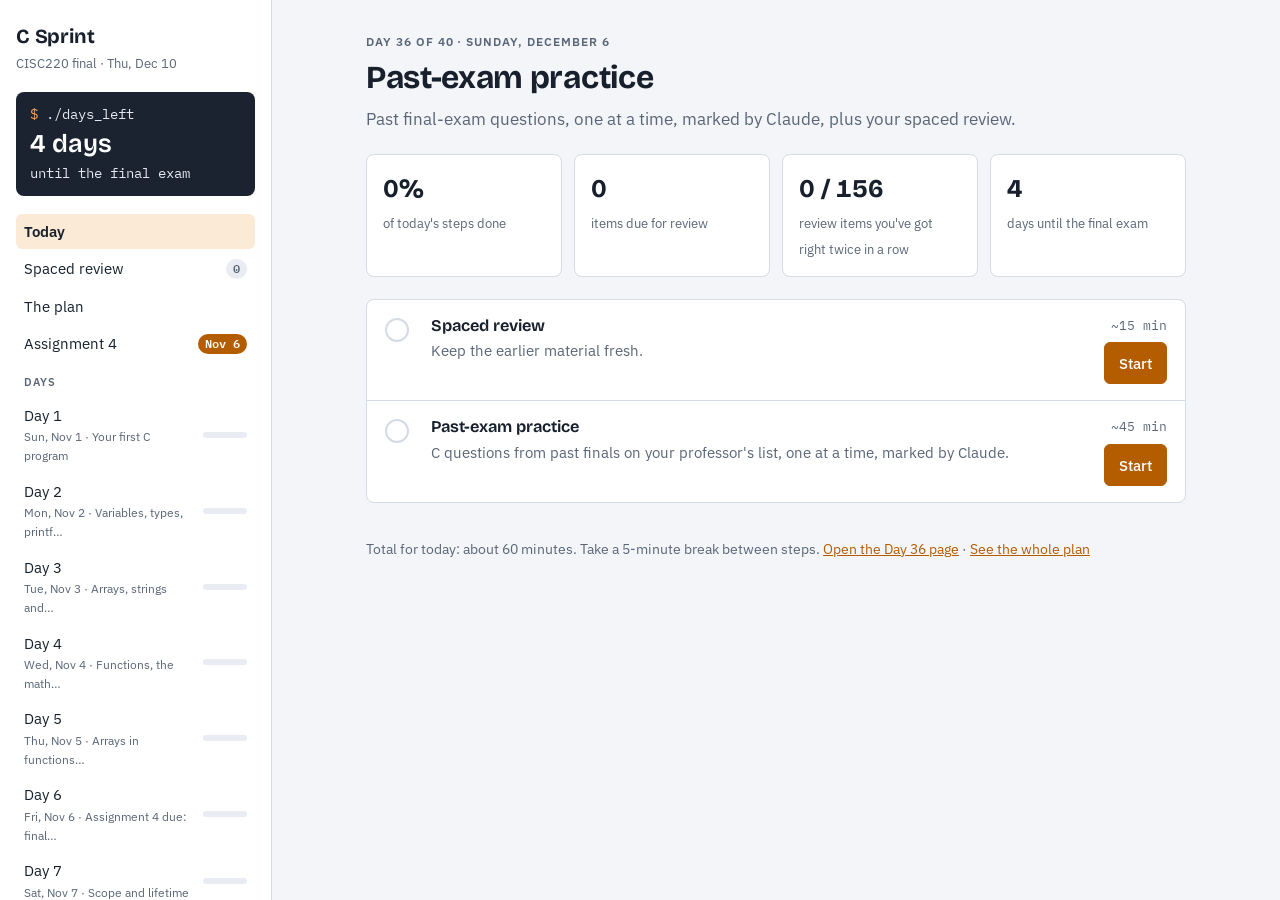
==== commit 64a897d9: "C Sprint Days 1-5: everything Assignment 4 needs Lessons, flashcards, quizzes, writing exercises and" ====
--- a/c-app/index.html
+++ b/c-app/index.html
@@ -254,7 +254,7 @@
 .toggle input { accent-color: var(--accent); width: 18px; height: 18px; }
 </style>
 <div class="shell"><aside class="rail" id="rail"></aside><main class="main" id="main"></main></div>
-<script>window.STUDY_DATA = {"days":[],"mocks":{"exams":[]},"sheet":{"sections":[]},"practice":{"papers":[],"questions":[]},"plan":{"exam":"2026-12-10","days":[{"day":1,"date":"2026-11-01","kind":"learn","title":"Your first C program","notebooks":"c/a_simple_c_program, c/compiling"},{"day":2,"date":"2026-11-02","kind":"learn","title":"Variables, types, printf and control flow","notebooks":"c/types, c/statements, c/declarations (basics)"},{"day":3,"date":"2026-11-03","kind":"learn","title":"Arrays, strings and command-line arguments → concat2.c","notebooks":"c/arrays, c/strings (basics)"},{"day":4,"date":"2026-11-04","kind":"learn","title":"Functions, the math library and errors → sin.c","notebooks":"c/declarations, c/scope, c/floats (basics)"},{"day":5,"date":"2026-11-05","kind":"learn","title":"Arrays in functions, characters as numbers, binary → sumones.c","notebooks":"c/arrays, c/integers, c/types"},{"day":6,"date":"2026-11-06","kind":"a4due","title":"Assignment 4 due: final checks and submit","notebooks":""},{"day":7,"date":"2026-11-07","kind":"learn","title":"Scope and lifetime","notebooks":"c/scope"},{"day":8,"date":"2026-11-08","kind":"learn","title":"Declarations and integers in depth","notebooks":"c/declarations, c/integers"},{"day":9,"date":"2026-11-09","kind":"learn","title":"Bitwise operations, part 1","notebooks":"c/bitwise_ops"},{"day":10,"date":"2026-11-10","kind":"learn","title":"Bitwise operations, part 2, and floating point","notebooks":"c/bitwise_ops, c/floats"},{"day":11,"date":"2026-11-11","kind":"learn","title":"Pointers, part 1","notebooks":"c/pointers"},{"day":12,"date":"2026-11-12","kind":"learn","title":"Pointers, part 2, and addressing","notebooks":"c/pointers, c/addressing"},{"day":13,"date":"2026-11-13","kind":"learn","title":"Structs","notebooks":"c/struct"},{"day":14,"date":"2026-11-14","kind":"learn","title":"Arrays in depth","notebooks":"c/arrays"},{"day":15,"date":"2026-11-15","kind":"review","title":"Review day: everything so far","notebooks":""},{"day":16,"date":"2026-11-16","kind":"learn","title":"Strings, part 1","notebooks":"c/strings"},{"day":17,"date":"2026-11-17","kind":"learn","title":"Strings, part 2","notebooks":"c/strings"},{"day":18,"date":"2026-11-18","kind":"learn","title":"Dynamic memory, part 1","notebooks":"c/allocating_and_deallocating_memory"},{"day":19,"date":"2026-11-19","kind":"learn","title":"Dynamic memory, part 2","notebooks":"c/allocating_and_deallocating_memory"},{"day":20,"date":"2026-11-20","kind":"learn","title":"A string data type, part 1","notebooks":"c/string_implementation"},{"day":21,"date":"2026-11-21","kind":"learn","title":"A string data type, part 2","notebooks":"c/string_implementation"},{"day":22,"date":"2026-11-22","kind":"review","title":"Review day: strings and memory","notebooks":""},{"day":23,"date":"2026-11-23","kind":"learn","title":"A linked stack, part 1","notebooks":"c/linked_stack"},{"day":24,"date":"2026-11-24","kind":"learn","title":"A linked stack, part 2","notebooks":"c/linked_stack"},{"day":25,"date":"2026-11-25","kind":"learn","title":"A generic stack","notebooks":"c/generic_linked_stack"},{"day":26,"date":"2026-11-26","kind":"learn","title":"Input and output, part 1","notebooks":"c/IO"},{"day":27,"date":"2026-11-27","kind":"learn","title":"Input and output, part 2","notebooks":"c/IO"},{"day":28,"date":"2026-11-28","kind":"review","title":"Review day: data structures and I/O","notebooks":""},{"day":29,"date":"2026-11-29","kind":"practice","title":"Past-exam practice","notebooks":""},{"day":30,"date":"2026-11-30","kind":"practice","title":"Past-exam practice","notebooks":""},{"day":31,"date":"2026-12-01","kind":"practice","title":"Past-exam practice","notebooks":""},{"day":32,"date":"2026-12-02","kind":"practice","title":"Past-exam practice","notebooks":""},{"day":33,"date":"2026-12-03","kind":"practice","title":"Past-exam practice","notebooks":""},{"day":34,"date":"2026-12-04","kind":"practice","title":"Past-exam practice","notebooks":""},{"day":35,"date":"2026-12-05","kind":"practice","title":"Past-exam practice","notebooks":""},{"day":36,"date":"2026-12-06","kind":"practice","title":"Past-exam practice","notebooks":""},{"day":37,"date":"2026-12-07","kind":"practice","title":"Past-exam practice","notebooks":""},{"day":38,"date":"2026-12-08","kind":"practice","title":"Past-exam practice","notebooks":""},{"day":39,"date":"2026-12-09","kind":"eve","title":"Light review and an early night","notebooks":""},{"day":40,"date":"2026-12-10","kind":"exam","title":"Final exam","notebooks":""}]}};</script>
+<script>window.STUDY_DATA = {"days":[{"day":1,"title":"Your first C program","goal":"Write, compile and run a small C program, read gcc's messages, and know what gcc does to turn hello.c into ./hello.","topics":[{"id":"c1-structure","title":"What a C program looks like","notebook":"c/a_simple_c_program.ipynb","priority":"high","examNote":"On the exam you write C by hand. Every program you write needs `#include <stdio.h>` (if it prints), `int main(void) { ... }`, a `;` after each statement, and usually `return 0;`. Losing marks for a missing `;` or brace is easy to avoid.","blocks":[{"type":"md","text":"### Bash script vs C program\n\nA Bash script is **interpreted**: when you run `bash script.sh`, the program `bash` reads your file one line at a time and carries out each line as it goes. There is no separate translation step, so an error on line 20 is only noticed when Bash reaches line 20.\n\nA C program is **compiled**. *Compiling* means transforming code written in one language into another language. A *compiler* (we use `gcc`) reads your whole C *source code file* (plain text, usually ending in `.c`) and turns it into **machine code**, the language the computer's processor runs directly. The result is a separate file, an *executable program*, that you then run. If your C code has a mistake the compiler can see, you find out *before* anything runs.\n\n| | Bash script | C program |\n|---|---|---|\n| you write | `greet.sh` | `hello.c` |\n| before running | nothing (maybe `chmod +x`) | compile: `gcc -Wall -o hello hello.c` |\n| you run | `bash greet.sh` or `./greet.sh` | `./hello` (the compiled file) |\n| after editing | just run again | **compile again**, then run |"},{"type":"md","text":"### The smallest useful program\n\nThis is the course's *Hello, world!* program, with every part labelled below."},{"type":"code","code":"#include <stdio.h>\n\n/* hello.c: my first C program */\n\nint main(void) {\n    printf(\"Hello, world!\\n\");\n    return 0;\n}","caption":"hello.c"},{"type":"md","text":"- `#include <stdio.h>` is a **preprocessor directive** (any line starting with `#`). It inserts the *header file* `stdio.h` into your program. That file *declares* `printf` and `puts`: it tells the compiler these functions exist and what they accept. Without it the compiler does not know them.\n- `/* ... */` is a **comment**. The compiler ignores it. It may span many lines. Since C99 you can also write `// comment` to the end of a line.\n- `int main(void)` starts the definition of the **`main` function**. Every C program needs exactly one `main`: the program starts running there. `int` means `main` gives back (returns) an integer. `(void)` means it takes no command line arguments. (The other form, `int main(int argc, char *argv[])`, accepts command line arguments; it comes on a later day.)\n- `{` and `}` (**braces**) surround the *body* of `main`: the statements that run, top to bottom.\n- `printf(\"Hello, world!\\n\");` is a **statement**: it *calls* the function `printf` with one argument, the *string* `\"Hello, world!\\n\"` (text in double quotes). **Every statement ends with a semicolon `;`.** In Bash a new line ends a command; in C the `;` does.\n- `return 0;` ends `main` and hands the integer `0` back to the operating system. You will see where it goes in the next lesson.\n\nSpaces, blank lines and indentation do not matter to the compiler. We indent the body by 4 spaces so people can read it."},{"type":"md","text":"### printf and puts\n\nBoth are declared in `stdio.h` and both write text to *standard output* (`stdout`, the terminal unless you redirect it, exactly as in Bash).\n\n- `printf(\"text\")` prints **exactly** the characters you give it. To end the line you must write `\\n` (backslash n, the *newline character*) yourself. Inside a string, `\\n` is one character, not two.\n- `puts(\"text\")` prints the string **and then adds a newline itself**. It takes exactly one string.\n\nSo these two lines print the same thing:"},{"type":"code","code":"printf(\"Hello, world!\\n\");\nputs(\"Hello, world!\");","caption":"two ways to print one full line"},{"type":"md","text":"Forgetting `\\n` with `printf` glues the next output onto the same line. Here is a complete program that shows it:"},{"type":"code","code":"#include <stdio.h>\n\nint main(void) {\n    printf(\"one\");\n    printf(\"two\\n\");\n    puts(\"three\");\n    puts(\"\");\n    puts(\"four\");\n    return 0;\n}","caption":"lines.c"},{"type":"code","code":"$ gcc -Wall -o lines lines.c\n$ ./lines\nonetwo\nthree\n\nfour","caption":"real output: `puts(\"\")` prints an empty line"},{"type":"md","text":"`printf` can do much more: its first argument is a *formatting string* that may contain *conversion specifiers* starting with `%` (the notebook's `hello2.c` uses `printf(\"%s\\n\", \"Hello, world!\");`). You will learn those on a later day. For today, use `printf` only with plain text and `\\n`, and do not put a `%` in your strings."},{"type":"check","q":"Which line ends a statement in C, and which ends a command in Bash?","a":"In C a semicolon `;` ends a statement (the line break does not matter). In Bash the end of the line (or a `;`) ends a command."},{"type":"why","q":"Why do we need `#include <stdio.h>` at the top?","a":"`printf` and `puts` are not built into the C language; they live in the C standard library. `stdio.h` declares them, so the compiler knows they exist and what arguments they take. The preprocessor pastes that header into your file before compiling."},{"type":"pitfall","text":"Using single quotes for text: `puts('Hello');` is wrong in C. Text (a *string*) always goes in **double quotes**: `puts(\"Hello\");`. Single quotes mean something different in C (one character), unlike Bash where both kinds of quotes make strings."},{"type":"pitfall","text":"Writing `puts(\"Hello\\n\");` prints `Hello` **and then an empty line**, because `puts` adds its own newline after yours."},{"type":"md","text":"### Key points\n\n- Bash is interpreted line by line; C is **compiled** into machine code first, and you run the compiled file.\n- Shape of every program today: `#include <stdio.h>`, then `int main(void) { statements }` ending with `return 0;`.\n- Each statement ends with `;`. Braces `{ }` hold the body. Comments are `/* ... */` or `// ...`.\n- `printf` prints exactly what you give it, so add `\\n`. `puts` adds the newline for you.\n- Strings use double quotes."}]},{"id":"c1-cycle","title":"Compile, run, fix: the cycle","notebook":"c/a_simple_c_program.ipynb","priority":"high","examNote":"Know the exact command `gcc -Wall -o hello hello.c`, what `-o` and `-Wall` mean, that `./hello` runs it, and that `return n;` in `main` becomes the exit status shown by `echo $?`.","blocks":[{"type":"md","text":"### The cycle\n\n1. **Edit** the source file: `nano hello.c` (save with Ctrl+O, Enter; exit with Ctrl+X).\n2. **Compile** it: `gcc -Wall -o hello hello.c`\n3. If the compiler reports errors, go back to step 1.\n4. **Run** the program: `./hello`\n5. If the output is wrong, go back to step 1. **Every change needs a new compile**: `./hello` runs the old machine code until you compile again.\n\nWhat the parts of the compile command mean:\n\n- `gcc` is the GNU C compiler.\n- `-Wall` turns on (almost) **all warnings**: messages about code that compiles but is probably a mistake. Always use it.\n- `-o hello` names the **output** file `hello`. The argument right after `-o` is the name. Without `-o`, gcc calls the program `a.out`.\n- `hello.c` is the source file to compile.\n\nThe order of `-o hello` and `hello.c` does not matter (the notebook writes `gcc hello1.c -o hello1`). The lab checker also adds `-std=c17`, which tells gcc to follow the C17 standard, the version of C this course uses."},{"type":"try","text":"Make a folder and your first program: `mkdir -p ~/cisc220_c/day1 && cd ~/cisc220_c/day1`, then `nano hello.c` and type the hello.c program from the first lesson exactly. Save, exit, then run `gcc -Wall -o hello hello.c` and `./hello`. Use `ls -l` to see that `hello` is a new file with `x` (execute) permission, just like a script after `chmod +x`."},{"type":"code","code":"$ gcc -Wall -o hello hello.c\n$ ./hello\nHello, world!","caption":"no news is good news: gcc prints nothing when there are no errors or warnings"},{"type":"pitfall","text":"Why `./hello` and not `hello`? Same reason as for scripts: the shell only looks in the folders listed in `PATH` for commands, and your current folder is not one of them. `./` says \"the file in this folder\"."},{"type":"md","text":"### Reading a compiler error\n\nDelete the `;` after the `printf(...)` line, save, and compile again. gcc 13 (Ubuntu) prints:"},{"type":"code","code":"$ gcc -Wall -o hello hello.c\nhello.c: In function 'main':\nhello.c:6:30: error: expected ';' before 'return'\n    6 |     printf(\"Hello, world!\\n\")\n      |                              ^\n      |                              ;\n    7 |     return 0;\n      |     ~~~~~~","caption":"a missing semicolon"},{"type":"md","text":"Read it from the left: **file : line : column : kind : message**. `hello.c:6:30` means file `hello.c`, line 6, column 30 (the 30th character on the line). `error` means gcc could not make a program, so **no new `hello` file is written**. The `^` points at the spot, and gcc even suggests the fix (`;`).\n\nNotice the message mentions `return`, the next statement: gcc only noticed the problem when it reached the word after the missing `;`. So when an error makes no sense on its line, **look at the line before it**.\n\nFix the line (put the `;` back), save, compile again, run again. When there are several errors, fix the **first** one first: one mistake can cause a pile of follow-on messages."},{"type":"try","text":"Break hello.c on purpose, one mistake at a time, compile after each, read the line:column, then fix it: (1) remove the `;` after `printf(...)`; (2) delete the final `}`; (3) misspell `printf` as `prinft`. Compare what gcc says for each (the next lessons explain the third one)."},{"type":"md","text":"### Warnings vs errors\n\n- An **error** stops compiling. No program is produced (or the old one is left unchanged).\n- A **warning** still produces a program, but gcc thinks something is probably wrong. Treat warnings as bugs and fix them; the lab checker shows them to you.\n\nExample: this program declares an integer *variable* `x` (a named box holding an `int`, more on a later day) and never uses it."},{"type":"code","code":"#include <stdio.h>\n\nint main(void) {\n    int x = 5;\n    puts(\"Hello\");\n    return 0;\n}","caption":"warn.c"},{"type":"code","code":"$ gcc -Wall -o warn warn.c\nwarn.c: In function 'main':\nwarn.c:4:9: warning: unused variable 'x' [-Wunused-variable]\n    4 |     int x = 5;\n      |         ^\n$ ./warn\nHello","caption":"a warning: the program was still built and runs"},{"type":"md","text":"The `[-Wunused-variable]` at the end names the warning; it is one of the ones `-Wall` turns on. Without `-Wall`, gcc would have said nothing."},{"type":"md","text":"### return 0 is the exit status\n\nIn Bash, every command finishes with an **exit status**: `0` means success, anything else means failure, and `$?` holds the last one. A C program is a command too. **The value `main` returns becomes the program's exit status.** That is why a program that worked should `return 0;`."},{"type":"code","code":"#include <stdio.h>\n\nint main(void) {\n    puts(\"about to exit with status 3\");\n    return 3;\n}","caption":"status.c"},{"type":"code","code":"$ gcc -Wall -o status status.c\n$ ./status\nabout to exit with status 3\n$ echo $?\n3\n$ ./status && echo ok || echo failed\nabout to exit with status 3\nfailed","caption":"Bash sees status 3 as failure, so `||` runs"},{"type":"md","text":"- If `main` reaches its closing `}` without a `return`, it returns `0` automatically (special rule for `main` only). Writing `return 0;` is still the course style.\n- On Linux only the lowest 8 bits are kept, so an exit status is always 0 to 255 (`return 300;` shows up as `44`). Use small numbers.\n- `echo $?` reports the **last** command. Run it straight after `./status`, or you will see the status of whatever ran in between."},{"type":"try","text":"Compile and run status.c, then `echo $?`. Change `return 3;` to `return 0;`, run `./status` **without recompiling** and check `echo $?` (still 3: you ran the old program). Now recompile and check again."},{"type":"check","q":"You compile, get one `warning:` and no `error:`. Does `./prog` exist and run?","a":"Yes. Warnings still produce the program. But read the warning: it usually points at a real bug."},{"type":"md","text":"### Key points\n\n- Cycle: `nano prog.c` → `gcc -Wall -o prog prog.c` → `./prog`. Recompile after every edit.\n- `-o name` names the output (default `a.out`); `-Wall` turns on warnings.\n- Error messages read `file:line:column: error: message`. If the line looks fine, check the line before. Fix the first error first.\n- Error: no program made. Warning: program made, but probably buggy.\n- `return n;` in `main` sets the exit status; see it with `echo $?`. `0` means success."}]},{"id":"c1-stages","title":"What gcc actually does","notebook":"c/compiling.ipynb","priority":"medium","examNote":"Be able to name the four stages in order (preprocessing, compiling, assembling, linking), say what each produces, and say which stage reports `undefined reference`.","blocks":[{"type":"md","text":"### Four stages\n\n`gcc hello.c -o hello` looks like one step, but gcc runs four in a row:\n\n1. **Preprocessing.** The *preprocessor* handles the lines starting with `#`. `#include <stdio.h>` is replaced by the whole text of `stdio.h`, and comments are removed. Your file plus the headers it includes is called a *translation unit*. Stop here with `gcc -E hello.c > hello.i`.\n2. **Compiling.** The translation unit is turned into **assembly language**, a human-readable language whose lines map closely to the processor's machine instructions. Stop here with `gcc -S hello.c` (writes `hello.s`).\n3. **Assembling.** The assembly is turned into **object code** (`hello.o`): machine code for *this one file only*. It contains a *call* to `printf`, but not `printf` itself. Stop here with `gcc -c hello.c`.\n4. **Linking.** The *linker* (`ld`) joins the object code with the code of the functions it calls, here from the **C standard library**, where the machine code for `printf` and `puts` lives. The result is the executable `hello`. The standard library is linked automatically."},{"type":"try","text":"In your day1 folder run `gcc -E hello.c > hello.i`, then `wc -l hello.i` (over 800 lines from a 7-line file: that is `stdio.h` pasted in) and `tail -5 hello.i` (your `main` is at the end, and your comment is gone). Then `gcc -S hello.c` and `cat hello.s`: look for a line `call` with `printf` or `puts` (gcc may swap a simple `printf` ending in `\\n` for `puts`). Finally `gcc -c hello.c` and `ls`."},{"type":"code","code":"$ gcc -E hello.c | tail -5\nint main(void) {\n    printf(\"Hello, world!\\n\");\n    return 0;\n}\n$ gcc -E hello.c | wc -l\n821","caption":"the end of the preprocessor output (the line count depends on your system)"},{"type":"md","text":"### Errors from different stages\n\nKnowing the stages tells you what kind of mistake you made. Here `printf` is misspelled as `prinft`:"},{"type":"code","code":"#include <stdio.h>\n\nint main(void) {\n    prinft(\"Hello\\n\");\n    return 0;\n}","caption":"typo.c"},{"type":"code","code":"$ gcc -Wall -o typo typo.c\ntypo.c: In function 'main':\ntypo.c:4:5: warning: implicit declaration of function 'prinft'; did you mean 'printf'? [-Wimplicit-function-declaration]\n    4 |     prinft(\"Hello\\n\");\n      |     ^~~~~~\n      |     printf\n/usr/bin/ld: /tmp/cc3XZNQe.o: in function `main':\ntypo.c:(.text+0x18): undefined reference to `prinft'\ncollect2: error: ld returned 1 exit status","caption":"a compiler warning, then a linker error (the /tmp name changes every time)"},{"type":"md","text":"- The **compiler** only warns: no header declares `prinft`, but it lets the call through, hoping it is defined somewhere else.\n- The **linker** (`ld`) then searches your object code and the standard library for a function named `prinft`, finds none, and fails: **`undefined reference to`** always means a *linking* problem. Note there is no line:column here, because the linker works on object code, not on your source text.\n\n(Forgetting `#include <stdio.h>` gives a similar `implicit declaration of function 'puts'` warning. On our gcc 13 the program still links, because `puts` really is in the library, but newer gcc versions make it an error. Always include the header.)"},{"type":"md","text":"### -lm goes after the source file\n\nMath functions such as `sin` and `pow` (declared in `math.h`) are in a separate *math library* that is **not** linked automatically. You ask for it with `-lm` (\"link library m\"). You will need this for Assignment 4's `sin.c`.\n\n**Where you put `-lm` matters.** The linker reads its inputs **left to right**. When it reaches a library, it only takes the functions that the files *before it* still need. If `-lm` comes first, nothing needs `pow` yet, so nothing is taken; then your file asks for `pow` and it is too late. On Ubuntu, with a file `m.c` that calls `pow` (the code itself does not matter today):"},{"type":"code","code":"$ gcc -o m -lm m.c\n/usr/bin/ld: /tmp/ccyj9svi.o: in function `main':\nm.c:(.text+0x3f): undefined reference to `pow'\ncollect2: error: ld returned 1 exit status\n$ gcc -o m m.c -lm\n$","caption":"same files, different order: the second one works"},{"type":"pitfall","text":"The Assignment 4 handout writes `gcc -o sin -lm sin.c`. On Ubuntu that fails with `undefined reference to 'pow'` even if your code is perfect. Use `gcc -Wall -o sin sin.c -lm`."},{"type":"pitfall","text":"Mixing up names after `-o` destroys files: `gcc -o first.c second.c` silently **replaces your source file `first.c`** with machine code. (gcc refuses only when the two names are identical.) Always write the program name, with no `.c`, right after `-o`."},{"type":"why","q":"Why does a typo in a function name give no line number in the final error?","a":"Because the final error comes from the linker. The linker works on object code, after your source text has been compiled, so it only knows which function was missing (`undefined reference to 'prinft'`), not the line in your file. The compiler's warning just above it does have the line:column."},{"type":"md","text":"### Key points\n\n- gcc's four stages: **preprocess** (`#include`, remove comments; `-E`), **compile** to assembly (`-S`, `.s`), **assemble** to object code (`-c`, `.o`), **link** with the library to make the executable.\n- Object code for your file contains calls to `printf`/`puts` but not their code; the linker brings that in from the C standard library.\n- `undefined reference to` = linker error: a misspelled function or a missing library.\n- The math library needs `-lm`, written **after** the `.c` file, because the linker reads left to right."}]}],"flashcards":[{"id":"c1-fc-01","topic":"c1-structure","front":"Compiled vs interpreted: which is C, which is Bash?","back":"C is compiled: gcc translates the whole file into machine code, then you run the result. Bash is interpreted: bash reads and runs the script line by line."},{"id":"c1-fc-02","topic":"c1-structure","front":"What does `#include <stdio.h>` do?","back":"A preprocessor directive that inserts the header file stdio.h, which declares `printf` and `puts` so the compiler knows them."},{"id":"c1-fc-03","topic":"c1-structure","front":"Where does a C program start running?","back":"At the `main` function. Every program needs exactly one."},{"id":"c1-fc-04","topic":"c1-structure","front":"What does `int main(void)` say?","back":"`main` returns an `int` (the exit status) and takes no command line arguments."},{"id":"c1-fc-05","topic":"c1-structure","front":"What ends a statement in C?","back":"A semicolon `;`. Line breaks and indentation do not matter to the compiler."},{"id":"c1-fc-06","topic":"c1-structure","front":"Two kinds of comments in C?","back":"`/* ... */` (can span lines) and `// ...` to the end of the line (since C99)."},{"id":"c1-fc-07","topic":"c1-structure","front":"`printf` vs `puts` and newlines?","back":"`printf(\"hi\")` prints exactly `hi`, no newline; you add `\\n`. `puts(\"hi\")` prints `hi` and adds a newline itself."},{"id":"c1-fc-08","topic":"c1-structure","front":"What does `puts(\"\");` print?","back":"An empty line (just a newline)."},{"id":"c1-fc-09","topic":"c1-cycle","front":"Command to compile hello.c into a program named hello, with warnings?","back":"`gcc -Wall -o hello hello.c` (then run it with `./hello`)."},{"id":"c1-fc-10","topic":"c1-cycle","front":"What does `-o` do? What if you leave it out?","back":"Names the output file (the next argument). Without it gcc writes `a.out`."},{"id":"c1-fc-11","topic":"c1-cycle","front":"What does `-Wall` do?","back":"Turns on (almost) all warnings: messages about code that compiles but is probably wrong."},{"id":"c1-fc-12","topic":"c1-cycle","front":"How to read `hello.c:6:30: error: expected ';' before 'return'`?","back":"File hello.c, line 6, column 30, an error (no program made). The `;` is missing at the end of line 6, just before `return`."},{"id":"c1-fc-13","topic":"c1-cycle","front":"Error vs warning?","back":"Error: compiling stops and no program is made. Warning: the program is made but is probably buggy; fix it anyway."},{"id":"c1-fc-14","topic":"c1-cycle","front":"Where does `return 3;` in `main` go?","back":"It becomes the program's exit status; `echo $?` right after running prints 3."},{"id":"c1-fc-15","topic":"c1-cycle","front":"You edited prog.c but `./prog` still behaves the old way. Why?","back":"You did not recompile. `./prog` runs the old machine code until you run gcc again."},{"id":"c1-fc-16","topic":"c1-stages","front":"gcc's four stages in order?","back":"Preprocessing, compiling (to assembly), assembling (to object code), linking (to the executable)."},{"id":"c1-fc-17","topic":"c1-stages","front":"What stage gives `undefined reference to 'xyz'`?","back":"Linking: no object code or library defines a function named xyz (typo, or missing library like `-lm`)."},{"id":"c1-fc-18","topic":"c1-stages","front":"Where does `-lm` go and why?","back":"After the source file: `gcc -o sin sin.c -lm`. The linker reads left to right and only takes from a library what earlier files need."}],"quiz":[{"id":"c1-q-01","topic":"c1-structure","type":"output","q":"What does this program print?","code":"#include <stdio.h>\n\nint main(void) {\n    printf(\"ab\");\n    printf(\"cd\\n\");\n    puts(\"ef\");\n    return 0;\n}","answer":"abcd\nef","explain":"The first `printf` has no `\\n`, so `cd` continues the same line. `puts` adds its own newline after `ef`."},{"id":"c1-q-02","topic":"c1-structure","type":"output","q":"What does this program print?","code":"#include <stdio.h>\n\nint main(void) {\n    puts(\"top\");\n    puts(\"\");\n    printf(\"bottom\\n\");\n    return 0;\n}","answer":"top\n\nbottom","explain":"`puts(\"\")` prints only a newline, which shows as an empty line."},{"id":"c1-q-03","topic":"c1-structure","type":"output","q":"What does this program print?","code":"#include <stdio.h>\n\nint main(void) {\n    puts(\"x\\n\");\n    puts(\"y\");\n    return 0;\n}","answer":"x\n\ny","explain":"`puts` prints `x`, then your `\\n`, then its own newline: so there is an empty line between `x` and `y`."},{"id":"c1-q-04","topic":"c1-structure","type":"output","q":"What does this program print?","code":"#include <stdio.h>\n\nint main(void) {\n    printf(\"1\\n2\\n\");\n    // puts(\"3\");\n    /* puts(\"4\"); */\n    printf(\"5\\n\");\n    return 0;\n}","answer":"1\n2\n5","explain":"One `printf` can print several lines: each `\\n` ends one. The two `puts` calls are inside comments, so they never run."},{"id":"c1-q-05","topic":"c1-structure","type":"mcq","q":"Which line correctly prints `Hi` followed by a newline?","options":["puts('Hi');","printf(\"Hi\");","puts(\"Hi\")","printf(\"Hi\\n\");"],"answer":3,"explain":"Strings need double quotes (not single), `printf` needs `\\n` for the newline, and every statement needs a `;`."},{"id":"c1-q-06","topic":"c1-structure","type":"short","q":"In one or two sentences: how is running a C program different from running a Bash script?","answer":"A Bash script is interpreted: bash reads and runs it line by line. A C program must first be compiled by gcc into a machine-code executable, and then you run that executable (e.g. `./hello`); after every edit you must compile again.","explain":"Compiled vs interpreted is the key difference. The compiler checks the whole file before anything runs."},{"id":"c1-q-07","topic":"c1-cycle","type":"short","q":"Write the command that compiles `pattern.c` into a program named `pattern` with all warnings on, and the command that runs it.","answer":"`gcc -Wall -o pattern pattern.c` then `./pattern`","explain":"`-o pattern` names the output; `-Wall` enables warnings; `./` runs a file in the current folder."},{"id":"c1-q-08","topic":"c1-cycle","type":"short","q":"gcc prints `prog.c:5:5: error: expected ';' before 'return'`. What do the two numbers mean, and where is the mistake most likely?","answer":"Line 5, column 5. The `;` is missing at the end of the statement before `return`, most likely on line 4.","explain":"gcc only notices a missing `;` when it reaches the next word, so look at the line before."},{"id":"c1-q-09","topic":"c1-cycle","type":"output","q":"You compile this as `prog`. What does `./prog; echo $?` print?","code":"#include <stdio.h>\n\nint main(void) {\n    puts(\"done\");\n    return 2;\n}","answer":"done\n2","explain":"The program prints `done`; `main` returns 2, which is the exit status that `echo $?` shows."},{"id":"c1-q-10","topic":"c1-cycle","type":"output","q":"You compile this as `prog`. What does `./prog && echo yes || echo no` print?","code":"#include <stdio.h>\n\nint main(void) {\n    puts(\"checking\");\n    return 1;\n}","answer":"checking\nno","explain":"Exit status 1 means failure in Bash, so `&&` skips `echo yes` and `||` runs `echo no`."},{"id":"c1-q-11","topic":"c1-cycle","type":"mcq","q":"gcc prints one `warning:` line and nothing else. What happened?","options":["No program was made","The program was made, but gcc thinks some code is probably wrong","The old program was deleted","The program will crash"],"answer":1,"explain":"Warnings do not stop compiling. Errors do. A warning is still worth fixing."},{"id":"c1-q-12","topic":"c1-stages","type":"mcq","q":"Which gcc stage replaces `#include <stdio.h>` with the contents of the header?","options":["Preprocessing","Compiling","Assembling","Linking"],"answer":0,"explain":"Lines starting with `#` are preprocessor directives, handled first. `gcc -E` shows the result."},{"id":"c1-q-13","topic":"c1-stages","type":"short","q":"`gcc -o area -lm area.c` fails with `undefined reference to 'sqrt'`, but the code is correct. Fix the command and explain why it works.","answer":"`gcc -o area area.c -lm`. The linker reads left to right and only takes functions from a library that earlier inputs still need; with `-lm` first nothing needed `sqrt` yet, so it was skipped.","explain":"`undefined reference` is a linker error. Put libraries after the source files."}],"write":[{"id":"c1-w-01","topic":"c1-structure","stage":"worked","marks":4,"prompt":"Write a complete C program `menu.c` that prints these three lines exactly, then ends successfully:\n\n```\nMenu\n1. Soup\n2. Salad\n```\n\nUse `puts` for the first line and a single `printf` for the other two.","starter":"","solution":"#include <stdio.h>\n\nint main(void) {\n    puts(\"Menu\");\n    printf(\"1. Soup\\n2. Salad\\n\");\n    return 0;\n}","explain":"`#include <stdio.h>` declares `puts` and `printf`. The program starts at `main`. `puts` adds the newline after `Menu` itself. One `printf` prints two lines because the string contains two `\\n`; the last `\\n` is needed so the output ends with a newline. `return 0;` gives exit status 0 (success).","rubric":[{"marks":1,"item":"`#include <stdio.h>` and `int main(void) { ... }`"},{"marks":1,"item":"`puts(\"Menu\");` with no extra `\\n`"},{"marks":1,"item":"one `printf` with both lines and both `\\n`"},{"marks":1,"item":"`return 0;` and every statement ends with `;`"}],"pitfalls":["`puts(\"Menu\\n\")` adds a blank line","forgetting the final `\\n` in printf","single quotes around strings"]},{"id":"c1-w-02","topic":"c1-cycle","stage":"faded","marks":4,"prompt":"Fill in the blanks so the program prints `not found` on its own line and exits with status 1. Then write the command that compiles it as `find1` with warnings, and the command that shows the exit status after running it.","starter":"#include ____\n\nint ____(void) {\n    printf(\"not found____\");\n    return ____;\n}","solution":"#include <stdio.h>\n\nint main(void) {\n    printf(\"not found\\n\");\n    return 1;\n}\n\n/* gcc -Wall -o find1 find1.c\n   ./find1\n   echo $? */","explain":"","rubric":[{"marks":1,"item":"`<stdio.h>` and `main`"},{"marks":1,"item":"`\\n` at the end of the printf string"},{"marks":1,"item":"`return 1;`"},{"marks":1,"item":"`gcc -Wall -o find1 find1.c`, then `./find1` and `echo $?`"}],"pitfalls":["writing `exit status` text instead of returning it","running `echo $?` after another command, which reports that command instead"]},{"id":"c1-w-03","topic":"c1-structure","stage":"blank","marks":4,"prompt":"Write a complete C program that prints this arrow exactly (no spaces at the ends of lines) and exits with status 0. Use any mix of `printf` and `puts`.\n\n```\n  ^\n /|\n  |\n  |\n```\n\nHint: the second line is a space, a slash and a bar.","starter":"","solution":"#include <stdio.h>\n\nint main(void) {\n    puts(\"  ^\");\n    puts(\" /|\");\n    puts(\"  |\");\n    puts(\"  |\");\n    return 0;\n}","rubric":[{"marks":1,"item":"correct program structure (`#include <stdio.h>`, `int main(void)`, braces)"},{"marks":2,"item":"four lines exactly right, including leading spaces, each ending in a newline"},{"marks":1,"item":"`return 0;` and semicolons"}],"pitfalls":["a `/` is a normal character in a string, but a backslash `\\` is not (it starts an escape like `\\n`), which is why this arrow avoids it","losing the leading spaces"]}]},{"day":2,"title":"Variables, types, printf and control flow","goal":"Declare and use int, unsigned int, double, char and size_t variables, predict integer versus floating-point arithmetic, print values with exact widths and precisions, and write if statements, loops and small functions.","topics":[{"id":"c2-vars","title":"Variables, types and arithmetic","notebook":"c/types.ipynb","priority":"high","examNote":"Exam questions love `7 / 2` (it is `3`), `-7 % 2` (it is `-1`) and `(double) a / b` versus `(double) (a / b)`. Trace them by hand.","blocks":[{"type":"md","text":"A **variable** is a named box in memory that holds one value. In C every variable has a **type**, and the type\ndecides what values the box can hold and what you can do with it.\n\nYou create a variable with a **declaration**: the type, then the name, then a semicolon.\n\n```c\nint count;\n```\n\nA name (formally an *identifier*) is made of letters, digits and underscores and cannot start with a digit:\n`total`, `max_value`, `x2` are fine; `2x` is not.\n\n### The five types you need today\n\n| Type | Holds | Example value |\n| :--- | :--- | :--- |\n| `int` | whole numbers, negative or not | `-5`, `0`, `42` |\n| `unsigned int` | whole numbers that are never negative | `0`, `40000` |\n| `double` | numbers with a fractional part (floating point) | `3.14`, `-0.5`, `2.0` |\n| `char` | one character, written in single quotes | `'A'`, `'z'`, `'7'` |\n| `size_t` | an unsigned whole number used for sizes, lengths and counts | `0`, `12` |\n\n`size_t` is not a new kind of number: it is a name for some unsigned integer type that is big enough to hold the size\nof anything in memory. It is defined in `<stdio.h>` (and `<stddef.h>`, `<stdlib.h>`, `<string.h>`). You will meet it again\nwhenever you work with string lengths."},{"type":"md","text":"### Initialising and assigning\n\nGiving a variable a value **in its declaration** is called **initialisation**. Giving an existing variable a new value\nlater is called **assignment**. Both use `=`, which means *store*, not *is equal to*."},{"type":"code","code":"#include <stdio.h>\n\nint main(void) {\n    int count = 3;              // a whole number; may be negative\n    unsigned int pages = 250;   // a whole number that is never negative\n    double price = 19.99;       // a number with a fractional part\n    char grade = 'A';           // one character, written in single quotes\n    size_t length = 12;         // an unsigned type for sizes and counts\n\n    count = count + 1;          // assignment: replace the old value\n\n    printf(\"count  = %d\\n\", count);\n    printf(\"pages  = %u\\n\", pages);\n    printf(\"price  = %f\\n\", price);\n    printf(\"grade  = %c\\n\", grade);\n    printf(\"length = %zu\\n\", length);\n    return 0;\n}","caption":"vars.c: one variable of each type. `%d`, `%u`, `%f`, `%c` and `%zu` tell `printf` how to print each type (next lesson)."},{"type":"code","code":"$ gcc -Wall -o vars vars.c\n$ ./vars\ncount  = 4\npages  = 250\nprice  = 19.990000\ngrade  = A\nlength = 12"},{"type":"pitfall","text":"A variable declared inside a function and **not** initialised holds an indeterminate (garbage) value. Reading it before you assign it is a bug and its output is not predictable. Always initialise: `int total = 0;`."},{"type":"md","text":"### `const`: a read-only variable\n\nPut `const` in front of the type and the variable cannot be assigned to after its initialisation (like `final` in Java).\nUse it for values that should never change, such as a limit. The compiler refuses to build code that tries to change it:"},{"type":"code","code":"#include <stdio.h>\n\nint main(void) {\n    const int max = 10;   // read-only from now on\n    max = 20;             // error: max is const\n    printf(\"%d\\n\", max);\n    return 0;\n}","caption":"const_bad.c (does not compile)"},{"type":"code","code":"$ gcc -Wall -o const_bad const_bad.c\nconst_bad.c:5:9: error: assignment of read-only variable ‘max’\n    5 |     max = 20;             // error: max is const\n      |         ^"},{"type":"md","text":"### Arithmetic\n\nThe operators are `+`, `-`, `*`, `/` and `%` (remainder, also called *mod*). `*`, `/` and `%` happen before `+` and `-`;\nuse parentheses to change the order: `n * (n + 1) / 2`.\n\nThe important rule: **the types of the two operands decide what kind of arithmetic is done.**\n\n- `int / int` is **integer division**: the fraction is thrown away (it rounds toward zero). `7 / 2` is `3`, `-7 / 2` is `-3`.\n- `%` gives the remainder and works only on integers. `7 % 2` is `1`. The remainder has the sign of the left operand: `-7 % 2` is `-1`.\n- If **either** operand is a `double`, the other is converted to `double` first and you get **floating-point division**: `7.0 / 2` is `3.5`."},{"type":"code","code":"#include <stdio.h>\n\nint main(void) {\n    int a = 7;\n    int b = 2;\n    printf(\"a / b   = %d\\n\", a / b);     // int / int: fraction thrown away\n    printf(\"a mod b = %d\\n\", a % b);     // remainder\n    printf(\"-7 / 2  = %d\\n\", -7 / 2);    // rounds toward zero\n    printf(\"-7 mod 2 = %d\\n\", -7 % 2);   // remainder has the sign of -7\n    printf(\"7.0 / 2 = %f\\n\", 7.0 / 2);   // one double: double division\n    return 0;\n}","caption":"division.c"},{"type":"code","code":"$ gcc -Wall -o division division.c\n$ ./division\na / b   = 3\na mod b = 1\n-7 / 2  = -3\n-7 mod 2 = -1\n7.0 / 2 = 3.500000"},{"type":"md","text":"### Mixing `int` and `double`, and casts\n\nStoring an `int` result into a `double` variable does **not** bring the fraction back: the division already happened\nwith integers. To get a real average you must make one operand a `double` *before* dividing. A **cast** does that:\n`(double) total` means \"the value of `total`, converted to `double`\".\n\nA cast applies only to the value right after it. `(double) total / n` converts `total` and then divides, but\n`(double) (total / n)` divides first (integer division) and converts the already-truncated result.\n\nGoing the other way, storing a `double` into an `int` drops the fraction (no rounding)."},{"type":"code","code":"#include <stdio.h>\n\nint main(void) {\n    int total = 9;\n    int n = 4;\n    double wrong = total / n;            // 9 / 4 is the int 2, then 2 becomes 2.0\n    double right = (double) total / n;   // 9.0 / 4 is 2.25\n    double late = (double) (total / n);  // cast happens after int division: 2.0\n    int whole = 3.99;                    // double to int: the fraction is dropped\n    printf(\"wrong = %f\\n\", wrong);\n    printf(\"right = %f\\n\", right);\n    printf(\"late  = %f\\n\", late);\n    printf(\"whole = %d\\n\", whole);\n    return 0;\n}","caption":"mixing.c"},{"type":"code","code":"$ gcc -Wall -o mixing mixing.c\n$ ./mixing\nwrong = 2.000000\nright = 2.250000\nlate  = 2.000000\nwhole = 3"},{"type":"why","q":"Why does C have two kinds of division at all?","a":"Integers and floating-point numbers are stored in completely different ways, and the processor has separate instructions for each. C exposes this directly: it picks the instruction from the operand types. Integer division is exact for whole-number work (counting, splitting into groups, digits), and `%` gives the leftover."},{"type":"pitfall","text":"Dividing an integer by zero (`x / 0` or `x % 0` with ints) is undefined behaviour: the program may crash or do anything. Check the divisor first."},{"type":"check","q":"What are `17 / 5`, `17 % 5` and `17 / 5.0`?","a":"`3`, `2` and `3.4`. The first two use integers; the last has a `double` operand so it is floating-point division."},{"type":"check","q":"`int a = 5, b = 2;` What is `(double) (a / b)`? What is `(double) a / b`?","a":"`2.0` (int division happens first, giving 2) and `2.5` (a becomes 5.0, then 5.0 / 2)."},{"type":"try","text":"Copy mixing.c into `~/cisc220_c/day2/`, compile it with `gcc -Wall -o mixing mixing.c` and run it. Then change `n` to `3` and predict all four lines before running it again."},{"type":"md","text":"### Key points\n\n- Declare before use: `type name;`. Initialise with `=` in the declaration; assign with `=` later.\n- `int`, `unsigned int`, `double`, `char` (`'A'`), `size_t` (unsigned, for sizes and counts).\n- `const` makes a variable read-only; assigning to it is a compile error.\n- `int / int` truncates toward zero; `%` is the remainder (sign of the left operand).\n- One `double` operand makes it floating-point division. Cast *before* dividing: `(double) total / n`.\n- `double` to `int` drops the fraction. Never read an uninitialised variable."}]},{"id":"c2-printf","title":"printf: conversions, width and precision","notebook":"c/floats.ipynb","priority":"high","examNote":"Assignment 4's sin.c prints its answer with `%24.17f`. Know what each number means: width 24 = at least 24 characters, padded on the left with spaces; precision 17 = 17 digits after the decimal point.","blocks":[{"type":"md","text":"`printf` prints its first argument, the **format string**, but each **conversion specification** (a `%` followed by a\nletter) is replaced by the next argument, converted to text. The letter must match the argument's type.\n\n| Conversion | Prints a ... | Example |\n| :--- | :--- | :--- |\n| `%d` | `int` (decimal) | `-5` |\n| `%u` | `unsigned int` | `40000` |\n| `%zu` | `size_t` | `8` |\n| `%f` | `double` (6 digits after the point by default) | `9.810000` |\n| `%c` | `char` (the character itself) | `z` |\n| `%s` | string (for now: a string literal in double quotes) | `hello` |\n| `%%` | a literal `%` sign (uses no argument) | `%` |\n\nArguments are used left to right, one per conversion."},{"type":"code","code":"#include <stdio.h>\n\nint main(void) {\n    int temp = -5;\n    unsigned int u = 40000;\n    size_t size = 8;\n    double g = 9.81;\n    char c = 'z';\n    printf(\"int      %d\\n\", temp);\n    printf(\"unsigned %u\\n\", u);\n    printf(\"size_t   %zu\\n\", size);\n    printf(\"double   %f\\n\", g);\n    printf(\"char     %c\\n\", c);\n    printf(\"string   %s\\n\", \"hello\");\n    printf(\"%d items at %f each, grade %c\\n\", 3, 2.5, 'B');\n    return 0;\n}","caption":"specifiers.c"},{"type":"code","code":"$ gcc -Wall -o specifiers specifiers.c\n$ ./specifiers\nint      -5\nunsigned 40000\nsize_t   8\ndouble   9.810000\nchar     z\nstring   hello\n3 items at 2.500000 each, grade B"},{"type":"pitfall","text":"A conversion that does not match its argument is undefined behaviour: the output is not predictable. `gcc -Wall` catches most of these, so always compile with `-Wall` and fix every warning:\n\n```\n$ gcc -Wall -o wrongspec wrongspec.c\nwrongspec.c:5:14: warning: format ‘%d’ expects argument of type ‘int’, but argument 2 has type ‘double’ [-Wformat=]\n    5 |     printf(\"%d\\n\", x);    // wrong: %d needs an int\n      |             ~^     ~\n      |              |     |\n      |              int   double\n      |             %f\n```"},{"type":"md","text":"### Field width and precision\n\nBetween the `%` and the letter you can put a **width** and a **precision**: `%` *width* `.` *precision* `f`.\n\n- **Width** is the *minimum* number of characters to print. If the value is shorter, it is padded with spaces on the\n  **left**, so numbers line up on the right (right-aligned). A `-` before the width pads on the right instead (left-aligned).\n  If the value is longer than the width, it is printed in full; the width never cuts anything off.\n- **Precision** (the number after the `.`) for `%f` is the number of **digits after the decimal point**. The value is\n  rounded to that many digits. `%.0f` prints no decimal point at all.\n\nThe width counts *every* character: the sign, the digits before the point, the point itself and the digits after it."},{"type":"code","code":"#include <stdio.h>\n\nint main(void) {\n    int n = 42;\n    double third = 1.0 / 3.0;\n    printf(\"[%d]\\n\", n);\n    printf(\"[%5d]\\n\", n);         // width 5: at least 5 characters\n    printf(\"[%-5d]\\n\", n);        // minus sign: left-aligned\n    printf(\"[%1d]\\n\", 12345);     // too narrow: never cut off\n    printf(\"[%.3f]\\n\", third);    // precision 3: 3 digits after the point\n    printf(\"[%8.2f]\\n\", third);   // width 8, precision 2\n    printf(\"[%24.17f]\\n\", third); // width 24, precision 17\n    printf(\"[%.2f]\\n\", 2.999);    // rounded, not chopped\n    printf(\"[%.0f]\\n\", 7.5);      // no digits after the point\n    return 0;\n}","caption":"width.c: the square brackets show exactly where the spaces are."},{"type":"code","code":"$ gcc -Wall -o width width.c\n$ ./width\n[42]\n[   42]\n[42   ]\n[12345]\n[0.333]\n[    0.33]\n[     0.33333333333333331]\n[3.00]\n[8]"},{"type":"md","text":"Read `%24.17f` with `1.0 / 3.0`: precision 17 gives `0.33333333333333331` (17 digits after the point). That is\n1 + 1 + 17 = 19 characters, so width 24 adds 24 - 19 = 5 spaces in front. Notice the last digits are `31`, not `33`:\na `double` holds about 16 significant decimal digits, so digits that far out show the tiny error in the stored value.\nThat is normal, not a bug."},{"type":"why","q":"Why is padding on the left the default?","a":"Tables of numbers are read by place value, so ones digits should line up under ones digits. Right-aligning in a fixed width does that automatically when every row uses the same conversion, for example `%6d` or `%8.2f`."},{"type":"md","text":"### Printing a literal `%`\n\nBecause `%` starts a conversion, write `%%` to print one percent sign:"},{"type":"code","code":"#include <stdio.h>\n\nint main(void) {\n    int score = 87;\n    printf(\"You scored %d%%\\n\", score);\n    printf(\"%%d prints an int\\n\");\n    return 0;\n}","caption":"percent.c"},{"type":"code","code":"$ gcc -Wall -o percent percent.c\n$ ./percent\nYou scored 87%\n%d prints an int"},{"type":"check","q":"How many characters does `printf(\"%8.3f\", 2.5)` print, and what are they?","a":"8 characters: `2.500` is 5 characters, so 3 spaces come first: `   2.500`."},{"type":"check","q":"Which format prints a `double` in at least 10 characters with 4 digits after the point?","a":"`%10.4f`."},{"type":"try","text":"Add the line `printf(\"[%-24.17f]\\n\", third);` to width.c, compile and run it, and see the 5 spaces move to the right side of the number."},{"type":"md","text":"### Key points\n\n- `%d` int, `%u` unsigned int, `%zu` size_t, `%f` double, `%c` char, `%s` string, `%%` a literal `%`.\n- The conversion must match the argument's type; a mismatch is undefined behaviour. `-Wall` warns you.\n- Width = minimum characters, padded with spaces on the left (right-aligned); `-` left-aligns. Never truncates.\n- Precision for `%f` = digits after the point, rounded. `%f` alone means `%.6f`.\n- `%24.17f`: 17 digits after the point, whole thing at least 24 characters wide."}]},{"id":"c2-control","title":"Control flow and simple functions","notebook":"c/statements.ipynb","priority":"high","examNote":"On the handwritten exam you will write loops and small functions from scratch. Practise `for (int i = 0; i < n; i++)` until you can write it without thinking, and always put a helper function above `main`.","blocks":[{"type":"md","text":"C's `if`, `while` and `for` statements look exactly like Java's.\n\n### Comparisons and true/false\n\nThe comparison operators are `==` (equal), `!=` (not equal), `<`, `<=`, `>`, `>=`. In C a comparison gives\nthe `int` **1** if it is true and **0** if it is false (a `bool` type exists in `<stdbool.h>`; you will meet it later). In a condition,\n**0 means false and any other value means true**.\n\nThe **logical operators** combine conditions:\n\n- `a && b` (and): true only if both are true.\n- `a || b` (or): true if at least one is true.\n- `!a` (not): true if `a` is false.\n\n`&&` and `||` stop early (*short-circuit*): in `a && b`, if `a` is false then `b` is not evaluated at all."},{"type":"code","code":"#include <stdio.h>\n\nint main(void) {\n    int age = 20;\n    int has_ticket = 0;        // 0 means false\n    printf(\"%d\\n\", age >= 18);                  // true is 1\n    printf(\"%d\\n\", age >= 18 && has_ticket);    // both must be true\n    printf(\"%d\\n\", age >= 18 || has_ticket);    // at least one true\n    printf(\"%d\\n\", !has_ticket);                // not\n    if (age >= 13 && age <= 19) {\n        puts(\"teenager\");\n    } else {\n        puts(\"not a teenager\");\n    }\n    return 0;\n}","caption":"logic.c"},{"type":"code","code":"$ gcc -Wall -o logic logic.c\n$ ./logic\n1\n0\n1\n1\nnot a teenager"},{"type":"md","text":"### `if` / `else if` / `else`\n\nThe conditions are tested from top to bottom and **only the first true branch runs**. The final `else` runs if none\nwere true. A **block** is a group of statements inside braces `{ }`; it acts as one statement."},{"type":"code","code":"#include <stdio.h>\n\nint main(void) {\n    int val = -7;\n    int rem = val % 2;\n    if (rem == 0) {\n        puts(\"even\");\n    } else if (rem < 0) {\n        puts(\"odd and negative\");\n    } else {\n        puts(\"odd and positive\");\n    }\n    return 0;\n}","caption":"ifelse.c (from the course notebook, with val = -7)"},{"type":"code","code":"$ gcc -Wall -o ifelse ifelse.c\n$ ./ifelse\nodd and negative"},{"type":"pitfall","text":"`if (x = 5)` *assigns* 5 to `x` and is always true. Comparison is `==`. `gcc -Wall` warns: `suggest parentheses around assignment used as truth value`."},{"type":"pitfall","text":"Without braces, only the **one** next statement belongs to the `if`. Indentation means nothing to the compiler:\n\n```c\nif (x > 10)\n    printf(\"big\\n\");\n    printf(\"done\\n\");    // always runs\n```\n\n`gcc -Wall` warns `this 'if' clause does not guard...` (`-Wmisleading-indentation`). Always use braces."},{"type":"md","text":"### Loops, `++`, `--` and compound assignment\n\n- `while (condition) { body }` repeats the body as long as the condition is true. It tests *before* each pass.\n- `for (start; condition; step) { body }` puts the three parts of a counting loop on one line. A counter declared in\n  the `for`, like `int i`, exists only inside the loop.\n- `i++` adds 1 to `i`; `i--` subtracts 1.\n- `x += 5` means `x = x + 5`. Likewise `-=`, `*=`, `/=`, `%=`."},{"type":"code","code":"#include <stdio.h>\n\nint main(void) {\n    int left = 3;\n    while (left > 0) {\n        printf(\"left = %d\\n\", left);\n        left--;                       // same as left = left - 1\n    }\n\n    for (int i = 0; i < 3; i++) {\n        printf(\"i = %d\\n\", i);\n    }\n\n    int power = 1;\n    for (int k = 1; k <= 5; k++) {\n        power *= 2;                   // same as power = power * 2\n    }\n    printf(\"2 to the 5 = %d\\n\", power);\n    return 0;\n}","caption":"loops.c"},{"type":"code","code":"$ gcc -Wall -o loops loops.c\n$ ./loops\nleft = 3\nleft = 2\nleft = 1\ni = 0\ni = 1\ni = 2\n2 to the 5 = 32"},{"type":"code","code":"#include <stdio.h>\n\nint main(void) {\n    int x = 10;\n    x += 5;     // 15\n    x -= 3;     // 12\n    x *= 2;     // 24\n    x /= 5;     // 4 (int division)\n    x %= 3;     // 1\n    x++;        // 2\n    printf(\"x = %d\\n\", x);\n    return 0;\n}","caption":"assignops.c: trace it line by line; the comments show each new value."},{"type":"code","code":"$ gcc -Wall -o assignops assignops.c\n$ ./assignops\nx = 2"},{"type":"check","q":"How many times does `for (int i = 0; i < 5; i++)` run its body, and what values does `i` take?","a":"5 times: `i` is 0, 1, 2, 3, 4. When `i` becomes 5 the condition `i < 5` is false and the loop stops."},{"type":"md","text":"### Writing your own functions\n\nA function definition has a **return type**, a **name**, a **parameter list** in parentheses, and a body:\n\n```c\nint square(int x) {\n    return x * x;\n}\n```\n\n- **Parameters** (`int x`) are local variables that receive copies of the values passed in a **call** such as `square(6)`.\n- `return value;` ends the function and hands the value back to the caller. The value should match the return type.\n- A function that returns nothing has return type `void` and uses `return;` or just reaches the closing brace.\n- A function that takes no parameters says so with `void`, like `int main(void)`."},{"type":"code","code":"#include <stdio.h>\n\n// returns the square of x\nint square(int x) {\n    return x * x;\n}\n\n// returns the area of a w-by-h rectangle\ndouble area(double w, double h) {\n    return w * h;\n}\n\n// prints n stars and a newline; returns nothing\nvoid stars(int n) {\n    for (int i = 0; i < n; i++) {\n        printf(\"*\");\n    }\n    printf(\"\\n\");\n}\n\nint main(void) {\n    int s = square(6);\n    printf(\"square(6) = %d\\n\", s);\n    printf(\"square(2 + 1) = %d\\n\", square(2 + 1));\n    printf(\"area = %.1f\\n\", area(2.5, 4.0));\n    stars(5);\n    return 0;\n}","caption":"functions.c"},{"type":"code","code":"$ gcc -Wall -o functions functions.c\n$ ./functions\nsquare(6) = 36\nsquare(2 + 1) = 9\narea = 10.0\n*****"},{"type":"md","text":"### Declare before use\n\nThe compiler reads your file from top to bottom. When it reaches a call, it must already know the function's name,\nreturn type and parameters. The simplest rule: **put your functions above `main`**. If you call a function before\nit appears, gcc 13 warns (and newer gcc versions refuse to compile):"},{"type":"code","code":"#include <stdio.h>\n\nint main(void) {\n    printf(\"%d\\n\", twice(4));   // twice is not declared yet\n    return 0;\n}\n\nint twice(int x) {\n    return 2 * x;\n}","caption":"implicit.c: the call comes before the function."},{"type":"code","code":"$ gcc -Wall -o implicit implicit.c\nimplicit.c:4:20: warning: implicit declaration of function ‘twice’ [-Wimplicit-function-declaration]\n    4 |     printf(\"%d\\n\", twice(4));   // twice is not declared yet\n      |                    ^~~~~"},{"type":"md","text":"The other fix is a **declaration** (also called a *prototype*): the function's first line followed by `;`, placed\nabove the call. It promises the function exists; the full **definition** can then come later."},{"type":"code","code":"#include <stdio.h>\n\nint twice(int x);   // declaration (prototype): promises twice exists\n\nint main(void) {\n    printf(\"%d\\n\", twice(4));\n    return 0;\n}\n\nint twice(int x) {  // definition\n    return 2 * x;\n}","caption":"prototype.c: compiles with no warnings."},{"type":"md","text":"### Parameters are copies\n\nC passes arguments **by value**: the function gets a copy. Changing a parameter does not change the caller's variable,\neven if they have the same name."},{"type":"code","code":"#include <stdio.h>\n\nvoid reset(int n) {\n    n = 0;                       // changes only the copy\n    printf(\"in reset: n = %d\\n\", n);\n}\n\nint main(void) {\n    int n = 5;\n    reset(n);\n    printf(\"in main:  n = %d\\n\", n);\n    return 0;\n}","caption":"byvalue.c"},{"type":"code","code":"$ gcc -Wall -o byvalue byvalue.c\n$ ./byvalue\nin reset: n = 0\nin main:  n = 5"},{"type":"why","q":"Why does `main` return `int` if no one calls it in our program?","a":"The shell calls it, in effect. The value `main` returns becomes the program's exit status, which you see with `echo $?` (Day 1). Your own functions work the same way: the caller receives the returned value."},{"type":"check","q":"Write the first line (the header) of a function `celsius` that takes a `double` temperature in Fahrenheit and returns a `double`.","a":"`double celsius(double f)`  (any parameter name is fine)."},{"type":"try","text":"Run `./cdrill.sh start 2` in `~/CISC220_current/c-app/drills` and do the labs. Then try `./cdrill.sh check 2`. Each lab uses `int main(void)` only."},{"type":"md","text":"### Key points\n\n- Comparisons give `1` (true) or `0` (false); in a condition, 0 is false, anything else true. `&&`, `||`, `!`.\n- `if` / `else if` / `else`: the first true branch runs, only that one. Use `==` to compare, and always use braces.\n- `while` tests before each pass; `for (int i = 0; i < n; i++)` counts; `i++`, `i--`, `+=`, `-=`, `*=`, `/=`, `%=`.\n- A function: return type, name, parameters, body with `return`. `void` means returns nothing (or takes nothing).\n- Declare before use: define helpers above `main`, or write a prototype `int twice(int x);` above the call.\n- Arguments are copied (pass by value)."}]}],"flashcards":[{"id":"c2-fc-01","topic":"c2-vars","front":"What is the difference between initialisation and assignment?","back":"Initialisation gives a value in the declaration (`int x = 1;`). Assignment stores a new value in an existing variable later (`x = 2;`)."},{"id":"c2-fc-02","topic":"c2-vars","front":"What is `size_t`?","back":"An unsigned integer type big enough to hold the size of any object; used for sizes, lengths and counts. Print it with `%zu`."},{"id":"c2-fc-03","topic":"c2-vars","front":"What does `const int max = 10;` mean?","back":"`max` is read-only: it must get its value when declared, and any later assignment to it is a compile error."},{"id":"c2-fc-04","topic":"c2-vars","front":"`7 / 2` and `-7 / 2` in C?","back":"`3` and `-3`. Integer division throws away the fraction (rounds toward zero)."},{"id":"c2-fc-05","topic":"c2-vars","front":"`7 % 3`, `-7 % 3`?","back":"`1` and `-1`. `%` is the remainder; it has the sign of the left operand. It works only on integers."},{"id":"c2-fc-06","topic":"c2-vars","front":"When is `/` floating-point division?","back":"When at least one operand is a `double` (e.g. `7.0 / 2` or `7 / 2.0`, both `3.5`)."},{"id":"c2-fc-07","topic":"c2-vars","front":"`int t = 9, n = 4;` `(double) t / n` vs `(double) (t / n)`?","back":"`2.25` (cast first, then double division) vs `2.0` (int division gives 2, then the cast)."},{"id":"c2-fc-08","topic":"c2-vars","front":"What happens with `int k = 3.99;`?","back":"`k` is `3`: converting a `double` to an `int` drops the fraction (no rounding)."},{"id":"c2-fc-09","topic":"c2-printf","front":"printf conversions for int, unsigned int, size_t, double, char, string?","back":"`%d`, `%u`, `%zu`, `%f`, `%c`, `%s`."},{"id":"c2-fc-10","topic":"c2-printf","front":"How do you print a literal `%` with printf?","back":"`%%` in the format string."},{"id":"c2-fc-11","topic":"c2-printf","front":"In `%8.2f`, what are 8 and 2?","back":"8 is the field width: at least 8 characters, padded with spaces on the left. 2 is the precision: 2 digits after the decimal point."},{"id":"c2-fc-12","topic":"c2-printf","front":"What does `printf(\"[%5d]\", 42)` print? And `[%-5d]`?","back":"`[   42]` (right-aligned) and `[42   ]` (left-aligned)."},{"id":"c2-fc-13","topic":"c2-printf","front":"What does `%f` alone print for 9.81?","back":"`9.810000`: the default precision is 6."},{"id":"c2-fc-14","topic":"c2-control","front":"What value does `3 < 5` have in C?","back":"The `int` `1`. A false comparison gives `0`. In a condition, 0 is false and any non-zero value is true."},{"id":"c2-fc-15","topic":"c2-control","front":"What does short-circuit mean for `&&` and `||`?","back":"Evaluation stops as soon as the answer is known: in `a && b`, `b` is skipped if `a` is false; in `a || b`, `b` is skipped if `a` is true."},{"id":"c2-fc-16","topic":"c2-control","front":"Why does a function have to appear above `main` (or be declared there)?","back":"The compiler reads top to bottom and must know a function's return type and parameters at the point of the call. Otherwise gcc warns about an implicit declaration (newer gcc: error)."},{"id":"c2-fc-17","topic":"c2-control","front":"What is a function prototype?","back":"A declaration: the header followed by a semicolon, e.g. `int twice(int x);`. It lets you call the function before its full definition."},{"id":"c2-fc-18","topic":"c2-control","front":"If a function changes its parameter, does the caller's variable change?","back":"No. C passes arguments by value: the parameter is a copy."}],"quiz":[{"id":"c2-q-01","topic":"c2-vars","type":"output","q":"What does this program print?","code":"#include <stdio.h>\n\nint main(void) {\n    int a = 17;\n    int b = 5;\n    printf(\"%d %d\\n\", a / b, a % b);\n    printf(\"%f\\n\", a / 2.0);\n    return 0;\n}","answer":"3 2\n8.500000","explain":"17 / 5 is integer division: 3 (the 0.4 is thrown away). 17 % 5 is the remainder 2. `a / 2.0` has a double operand, so it is 8.5, printed by `%f` with 6 digits."},{"id":"c2-q-02","topic":"c2-vars","type":"output","q":"What does this program print?","code":"#include <stdio.h>\n\nint main(void) {\n    int sum = 7;\n    int n = 2;\n    double x = sum / n;\n    double y = (double) sum / n;\n    printf(\"%.1f %.1f\\n\", x, y);\n    return 0;\n}","answer":"3.0 3.5","explain":"`sum / n` is 7 / 2 with ints, which is 3; storing it in a double gives 3.0. In `(double) sum / n` the cast happens first, so it is 7.0 / 2 = 3.5."},{"id":"c2-q-03","topic":"c2-vars","type":"mcq","q":"Which expression has the value `2.5`?","options":["`5 / 2`","`(double) (5 / 2)`","`5 / 2.0`","`5 % 2`"],"answer":2,"explain":"Only `5 / 2.0` has a double operand. `5 / 2` is 2, `(double) (5 / 2)` is 2.0, and `5 % 2` is 1."},{"id":"c2-q-04","topic":"c2-vars","type":"short","q":"A student writes `const int limit = 5;` and later `limit = 6;`. What happens when they compile with `gcc -Wall`?","answer":"It does not compile: gcc reports an error, assignment of read-only variable 'limit'.","explain":"`const` makes the variable read-only after its initialisation. This is a compile error, not just a warning."},{"id":"c2-q-05","topic":"c2-printf","type":"output","q":"What does this program print?","code":"#include <stdio.h>\n\nint main(void) {\n    printf(\"[%4d]\\n\", 7);\n    printf(\"[%-4d]\\n\", 7);\n    printf(\"[%6.2f]\\n\", 3.14159);\n    printf(\"[%.1f]\\n\", 0.06);\n    return 0;\n}","answer":"[   7]\n[7   ]\n[  3.14]\n[0.1]","explain":"`%4d` pads 7 to 4 characters on the left; `%-4d` pads on the right. `%6.2f` rounds to 3.14 (4 characters) and adds 2 spaces. `%.1f` rounds 0.06 to 0.1."},{"id":"c2-q-06","topic":"c2-printf","type":"output","q":"What does this program print?","code":"#include <stdio.h>\n\nint main(void) {\n    char c = 'A';\n    printf(\"%c%c %d%%\\n\", c, 'b', 50);\n    return 0;\n}","answer":"Ab 50%","explain":"`%c` prints the character itself (`A`, then `b`), there is no space between the first two conversions, and `%%` prints one `%`."},{"id":"c2-q-07","topic":"c2-printf","type":"short","q":"`double r = 2.0 / 3.0;` Write the printf call that prints `r` with exactly 5 digits after the decimal point, right-aligned in a field at least 12 characters wide, followed by a newline.","answer":"`printf(\"%12.5f\\n\", r);`","explain":"Width 12 (minimum characters, padded on the left), precision 5 (digits after the point). It prints `     0.66667`."},{"id":"c2-q-08","topic":"c2-printf","type":"mcq","q":"`printf(\"[%3d]\\n\", 12345);` prints:","options":["`[123]`","`[345]`","`[12345]`","nothing; it is an error"],"answer":2,"explain":"The width is a minimum. A value that needs more characters is printed in full."},{"id":"c2-q-09","topic":"c2-control","type":"output","q":"What does this program print?","code":"#include <stdio.h>\n\nint main(void) {\n    int total = 0;\n    for (int i = 1; i <= 4; i++) {\n        total += i * i;\n    }\n    printf(\"%d\\n\", total);\n    return 0;\n}","answer":"30","explain":"total adds 1*1 + 2*2 + 3*3 + 4*4 = 1 + 4 + 9 + 16 = 30. The loop stops when i becomes 5."},{"id":"c2-q-10","topic":"c2-control","type":"output","q":"What does this program print?","code":"#include <stdio.h>\n\nint main(void) {\n    int n = 20;\n    int steps = 0;\n    while (n > 1) {\n        n /= 2;\n        steps++;\n    }\n    printf(\"n = %d, steps = %d\\n\", n, steps);\n    return 0;\n}","answer":"n = 1, steps = 4","explain":"n goes 20, 10, 5, 2, 1 (5 / 2 is 2 and 2 / 2 is 1, integer division). That is 4 halvings; then `n > 1` is false."},{"id":"c2-q-11","topic":"c2-control","type":"output","q":"What does this program print?","code":"#include <stdio.h>\n\nint main(void) {\n    int x = 4;\n    printf(\"%d %d %d\\n\", x > 3 && x < 10, x == 3 || x == 5, !(x % 2));\n    return 0;\n}","answer":"1 0 1","explain":"4 > 3 && 4 < 10 is true (1). 4 == 3 || 4 == 5 is false (0). 4 % 2 is 0 and !0 is 1."},{"id":"c2-q-12","topic":"c2-control","type":"output","q":"What does this program print?","code":"#include <stdio.h>\n\nint main(void) {\n    int t = 25;\n    if (t > 10) {\n        puts(\"warm\");\n    } else if (t > 20) {\n        puts(\"hot\");\n    } else {\n        puts(\"cold\");\n    }\n    return 0;\n}","answer":"warm","explain":"The conditions are tested in order and only the first true branch runs. 25 > 10 is true, so it prints warm and never tests t > 20. (Put the stricter test first to get hot.)"},{"id":"c2-q-13","topic":"c2-control","type":"short","q":"This program is compiled and run, then the user types `echo $?`. What two things are printed (program output, then the exit status)?","code":"#include <stdio.h>\n\nint add3(int n) {\n    return n + 3;\n}\n\nint main(void) {\n    int a = 1;\n    a = add3(add3(a));\n    printf(\"%d\\n\", a);\n    return add3(-1);\n}","answer":"7 is printed by the program; echo $? prints 2.","explain":"add3(add3(1)) is add3(4) = 7. main returns add3(-1) = 2, which becomes the exit status."},{"id":"c2-q-14","topic":"c2-control","type":"short","q":"A program calls `int twice(int x)` inside `main`, but the definition of `twice` is written below `main`. Name two ways to fix the warning `implicit declaration of function 'twice'`.","answer":"Move the definition of twice above main, or put the prototype `int twice(int x);` above main.","explain":"The compiler reads top to bottom; it must have seen a declaration of twice before the call."}],"write":[{"id":"c2-w-01","topic":"c2-control","stage":"worked","marks":4,"prompt":"Write a function `average3` that takes three `int` parameters and returns their average as a `double` (for example, `average3(1, 2, 2)` returns 1.666...). Then write a `main` that prints `average3(1, 2, 2)` and `average3(70, 85, 90)`, each with 3 digits after the decimal point on its own line, and returns 0.","starter":"","solution":"#include <stdio.h>\n\n// returns the average of a, b and c as a double\ndouble average3(int a, int b, int c) {\n    return (a + b + c) / 3.0;\n}\n\nint main(void) {\n    printf(\"%.3f\\n\", average3(1, 2, 2));\n    printf(\"%.3f\\n\", average3(70, 85, 90));\n    return 0;\n}","explain":"The function goes above `main` so the compiler knows it before the call. `a + b + c` is an `int`; dividing by the `double` literal `3.0` makes it floating-point division (dividing by `3` would truncate: 5 / 3 is 1). The return type `double` matches. In `main`, `%.3f` prints 3 digits after the point. Output:\n\n```\n1.667\n81.667\n```","rubric":[{"marks":1,"item":"Correct header `double average3(int a, int b, int c)`, defined above main"},{"marks":1,"item":"Floating-point division (`3.0` or a cast), not int division"},{"marks":1,"item":"Returns the value with `return`"},{"marks":1,"item":"main calls it twice and prints with `%.3f\\n`; returns 0"}],"pitfalls":["`(a + b + c) / 3` truncates before the result becomes a double.","`(double) ((a + b + c) / 3)` casts too late.","Printing a double with `%d` is undefined behaviour."]},{"id":"c2-w-02","topic":"c2-printf","stage":"faded","marks":4,"prompt":"Fill in the blanks so the program prints a Celsius to Fahrenheit table for 0, 20, 40, ..., 100. The Celsius value is right-aligned in width 4, then a space, then Fahrenheit (F = C * 9 / 5 + 32) right-aligned in width 6 with 1 digit after the point. Expected output:\n\n```\n   C      F\n   0   32.0\n  20   68.0\n  40  104.0\n  60  140.0\n  80  176.0\n 100  212.0\n```","starter":"#include <stdio.h>\n\nint main(void) {\n    printf(\"   C      F\\n\");\n    for (____ c = 0; c <= 100; ____) {\n        double f = c * ____ / 5.0 + 32;\n        printf(\"____ ____\\n\", c, f);\n    }\n    return 0;\n}","solution":"#include <stdio.h>\n\nint main(void) {\n    printf(\"   C      F\\n\");\n    for (int c = 0; c <= 100; c += 20) {\n        double f = c * 9.0 / 5.0 + 32;\n        printf(\"%4d %6.1f\\n\", c, f);\n    }\n    return 0;\n}","rubric":[{"marks":1,"item":"Counter declared as `int` in the for"},{"marks":1,"item":"Step `c += 20`"},{"marks":1,"item":"`9.0` (or a cast) so the conversion is not integer division"},{"marks":1,"item":"Format `\"%4d %6.1f\\n\"`"}],"pitfalls":["Writing `9` instead of `9.0` makes `c * 9 / 5` integer arithmetic. It happens to be exact for multiples of 20, but for c = 1 it gives 33.0 instead of 33.8. Use `9.0`.","`c++` would print every degree, not every 20.","Width counts the point and the digit after it: 212.0 is 5 characters, so `%6.1f` adds one space."]},{"id":"c2-w-03","topic":"c2-control","stage":"blank","marks":5,"prompt":"A year is a leap year if it is divisible by 4, except that years divisible by 100 are not, except that years divisible by 400 are. Write a function `int is_leap(int year)` that returns 1 for a leap year and 0 otherwise, and a `main` (using `int main(void)`) that uses a `for` loop and `is_leap` to print every leap year from 1896 to 1912 inclusive, one per line. Expected output:\n\n```\n1896\n1904\n1908\n1912\n```","starter":"","solution":"#include <stdio.h>\n\n// returns 1 if year is a leap year, 0 otherwise\nint is_leap(int year) {\n    if (year % 400 == 0) {\n        return 1;\n    } else if (year % 100 == 0) {\n        return 0;\n    } else if (year % 4 == 0) {\n        return 1;\n    }\n    return 0;\n}\n\nint main(void) {\n    for (int y = 1896; y <= 1912; y++) {\n        if (is_leap(y)) {\n            printf(\"%d\\n\", y);\n        }\n    }\n    return 0;\n}","rubric":[{"marks":1,"item":"`is_leap` defined above main (or declared with a prototype) with the right header"},{"marks":2,"item":"Correct rule using `%` and if/else if or `&&`/`||` (1900 is not a leap year, 2000 is)"},{"marks":1,"item":"for loop from 1896 to 1912 inclusive (`<=`)"},{"marks":1,"item":"Prints only the leap years with `%d\\n`; returns 0"}],"pitfalls":["Testing `year % 4 == 0` first returns 1 for 1900. Test 400, then 100, then 4, or use `(year % 4 == 0 && year % 100 != 0) || year % 400 == 0`.","`y < 1912` misses 1912.","`if (is_leap(y) = 1)` is an assignment; write `if (is_leap(y))` or `== 1`."]}]},{"day":3,"title":"Arrays, strings and command-line arguments","goal":"Use arrays and C strings, read command-line arguments, and build a new string character by character: the skills for concat2.c.","topics":[{"id":"c3-arrays","title":"Arrays","notebook":"c/arrays.ipynb","priority":"high","examNote":"Exam questions often ask what a short loop over an array prints, or what is wrong with an index. Remember: the last element of an array of capacity n is at index n - 1.","blocks":[{"type":"md","text":"An **array** is a row of variables that all have the same type, stored side by side in memory. You pick one element with an **index** (its position) in square brackets.\n\n```c\nint a[5];\n```\n\ndeclares an array named `a` with **capacity** 5 (room for 5 `int`s). The elements are `a[0]`, `a[1]`, `a[2]`, `a[3]` and `a[4]`. Indexes **start at 0**, so the last index is 4, not 5. The capacity never changes while the array exists.\n\nLike a plain `int` variable, the elements of `int a[5];` start with **no particular value** (whatever was in that memory). Give them values before you read them. A `for` loop from `0` to `n - 1` visits every element:"},{"type":"code","code":"#include <stdio.h>\n\nint main(void) {\n    int a[5];          // an array of 5 ints: a[0] to a[4]\n    for (int i = 0; i < 5; i++) {\n        a[i] = 10 * i;\n    }\n    for (int i = 0; i < 5; i++) {\n        printf(\"a[%d] = %d\\n\", i, a[i]);\n    }\n    return 0;\n}\n"},{"type":"code","code":"$ gcc -Wall -o array1 array1.c\n$ ./array1\na[0] = 0\na[1] = 10\na[2] = 20\na[3] = 30\na[4] = 40","caption":"Compiled and run"},{"type":"md","text":"### Initialiser lists\n\nAn **initialiser list** gives the elements their values at the point where the array is declared:\n\n- `int x[] = {4, 8, 15, 16, 23};` with empty brackets: the compiler counts the list, so the capacity is 5.\n- `int y[4] = {7, 9};` with fewer values than the capacity: the rest of the elements are set to 0.\n- `int z[3] = {1, 2, 3, 4};` with too many values: a compiler warning (*excess elements*), and the extra value is thrown away. Never do it."},{"type":"code","code":"#include <stdio.h>\n\nint main(void) {\n    int x[] = {4, 8, 15, 16, 23};   // capacity 5, counted from the list\n    int y[4] = {7, 9};              // y[2] and y[3] become 0\n\n    int sum = 0;\n    for (int i = 0; i < 5; i++) {\n        sum = sum + x[i];\n    }\n    printf(\"sum of x = %d\\n\", sum);\n\n    for (int i = 0; i < 4; i++) {\n        printf(\"%d \", y[i]);\n    }\n    printf(\"\\n\");\n    return 0;\n}\n"},{"type":"code","code":"$ gcc -Wall -o init init.c\n$ ./init\nsum of x = 66\n7 9 0 0 "},{"type":"md","text":"You cannot assign a whole array with `=` (`x = y;` is a compile error). To copy an array, copy its elements one at a time with a loop."},{"type":"pitfall","text":"**C does not check indexes.** Java throws an exception for `a[5]` when `a` has 5 elements. C does not: it reads or writes whatever memory lies past the end of the array. That is **undefined behaviour**: the C standard says nothing about what happens. The program might print garbage, crash, change another variable, or seem to work today and fail tomorrow. There is no \"correct output\" for such a program. `gcc -Wall` catches only some of these mistakes, so check your loop bounds yourself: `i < n`, not `i <= n`."},{"type":"md","text":"### Variable-length arrays\n\nSo far the capacity was a constant like `5`. In C99 and later (including C17, which we use with gcc) the capacity of a local array may be any integer expression whose value is only known **when the program runs**. This is a **variable-length array** (VLA):"},{"type":"code","code":"#include <stdio.h>\n\nvoid squares(int n) {\n    int sq[n];         // variable-length array: n is known only when the program runs\n    for (int i = 0; i < n; i++) {\n        sq[i] = i * i;\n    }\n    for (int i = 0; i < n; i++) {\n        printf(\"%d \", sq[i]);\n    }\n    printf(\"\\n\");\n}\n\nint main(void) {\n    squares(3);\n    squares(6);\n    return 0;\n}\n"},{"type":"code","code":"$ gcc -Wall -o vla vla.c\n$ ./vla\n0 1 4 \n0 1 4 9 16 25 "},{"type":"md","text":"Each call to `squares` makes a fresh array of the size it needs. The course notebooks use VLAs the same way, for example `char dest1[len + 1];` where `len` was computed by `strlen`. Rules for a VLA:\n\n- it must be a local variable (declared inside a function);\n- it cannot have an initialiser list (`int sq[n] = {0};` is an error); fill it with a loop instead;\n- its size must be greater than 0 (a size of 0 or less is undefined behaviour), and should be small (it lives on the *stack*, which you will meet later)."},{"type":"check","q":"`double v[10];` What are the first and last valid indexes?","a":"`v[0]` and `v[9]`. Ten elements, numbered 0 to 9."},{"type":"check","q":"What does `int c[6] = {5};` put in `c[0]` and in `c[5]`?","a":"`c[0]` is 5. The other five elements, including `c[5]`, are 0 because the list is shorter than the capacity."},{"type":"why","q":"Why is `for (int i = 0; i <= 5; i++) a[i] = 0;` wrong for `int a[5];`?","a":"The last pass uses `a[5]`, one element past the end. C does not stop you; writing there is undefined behaviour. Use `i < 5`."},{"type":"md","text":"### Key points\n\n- `T a[n];` makes `n` elements of type `T`, indexed `0` to `n - 1`.\n- Elements are not set to anything unless you use an initialiser list; a short list fills the rest with 0.\n- No bounds checking: going out of bounds is undefined behaviour, not an error message.\n- Arrays cannot be assigned with `=`; copy element by element.\n- A variable-length array `char s[n];` gets its size at run time (C99/C17); no initialiser list, size must be > 0."}]},{"id":"c3-strings","title":"C strings: '\\0', strlen and building a new string","notebook":"c/strings.ipynb","priority":"high","examNote":"Expect to write code that builds a string in a `char` array. Markers look for the array size (length + 1) and the `'\\0'` at the end.","blocks":[{"type":"md","text":"C has no string type. A **string** in C is an array of `char` whose end is marked by the **null character** `'\\0'` (also called the *null terminator*). Its numeric value is 0. Do not confuse it with the digit `'0'`, whose value is 48:"},{"type":"code","code":"#include <stdio.h>\n\nint main(void) {\n    char zero = '0';\n    char terminator = '\\0';\n    printf(\"'0' has the value %d\\n\", zero);\n    printf(\"'\\\\0' has the value %d\\n\", terminator);\n    return 0;\n}\n"},{"type":"code","code":"$ gcc -Wall -o terminator terminator.c\n$ ./terminator\n'0' has the value 48\n'\\0' has the value 0"},{"type":"md","text":"### String literals\n\nA **string literal** is text in double quotes, such as `\"CISC220\"`. The compiler adds the `'\\0'` for you. So\n\n```c\nchar s[] = \"CISC220\";\n```\n\nmakes an array of **8** chars, not 7:\n\n| index | 0 | 1 | 2 | 3 | 4 | 5 | 6 | 7 |\n|---|---|---|---|---|---|---|---|---|\n| `s[i]` | `'C'` | `'I'` | `'S'` | `'C'` | `'2'` | `'2'` | `'0'` | `'\\0'` |\n\nNotice that `s[6]` is the digit `'0'` and `s[7]` is the terminator `'\\0'`. The array `s` is a copy of the literal, so you may change its elements, for example `s[0] = 'c';`.\n\n### strlen\n\n`strlen(s)`, declared in `<string.h>`, returns the **length** of the string: the number of characters *before* the first `'\\0'`. It returns a `size_t`, so print it with `%zu`. `strlen` walks along the array until it finds `'\\0'`; if there is no `'\\0'`, it runs off the end (undefined behaviour)."},{"type":"code","code":"#include <stdio.h>\n#include <string.h>\n\nint main(void) {\n    char s[] = \"CISC220\";      // 7 characters + '\\0' = an array of 8 chars\n    size_t len = strlen(s);\n    printf(\"s = %s, length = %zu\\n\", s, len);\n    printf(\"s[0] = %c, s[6] = %c\\n\", s[0], s[6]);\n\n    char empty[] = \"\";         // holds only '\\0'\n    printf(\"empty has length %zu\\n\", strlen(empty));\n    return 0;\n}\n"},{"type":"code","code":"$ gcc -Wall -o length length.c\n$ ./length\ns = CISC220, length = 7\ns[0] = C, s[6] = 0\nempty has length 0"},{"type":"md","text":"**The +1 rule.** A string of length `n` needs an array of **`n + 1`** chars: `n` for the characters and 1 for the `'\\0'`. The empty string `\"\"` has length 0 but still uses 1 char."},{"type":"md","text":"### Building a NEW string, character by character\n\nTo make a string that did not exist before:\n\n1. work out its length `n`;\n2. declare a `char` array of size `n + 1` (a variable-length array if `n` is computed at run time);\n3. fill indexes `0` to `n - 1` with a loop;\n4. put `'\\0'` at index `n`.\n\nOnly then is it a string that `printf(\"%s\\n\", s)`, `puts(s)` and `strlen(s)` can use. Here `stars(n)` builds a string of `n` stars:"},{"type":"code","code":"#include <stdio.h>\n\nvoid stars(int n) {\n    char s[n + 1];             // n stars + 1 for '\\0'\n    for (int i = 0; i < n; i++) {\n        s[i] = '*';\n    }\n    s[n] = '\\0';               // end the string\n    printf(\"[%s]\\n\", s);\n}\n\nint main(void) {\n    stars(3);\n    stars(7);\n    stars(0);\n    return 0;\n}\n"},{"type":"code","code":"$ gcc -Wall -o stars stars.c\n$ ./stars\n[***]\n[*******]\n[]"},{"type":"md","text":"The same steps copy an existing string. The copy is a separate array, so changing it does not change the original:"},{"type":"code","code":"#include <stdio.h>\n#include <string.h>\n\nint main(void) {\n    char src[] = \"hello\";\n    size_t n = strlen(src);    // 5\n    char dest[n + 1];          // 6 chars: room for '\\0'\n\n    for (size_t i = 0; i < n; i++) {\n        dest[i] = src[i];\n    }\n    dest[n] = '\\0';\n\n    dest[0] = 'J';             // dest is a separate copy\n    printf(\"%s\\n\", src);\n    puts(dest);\n    return 0;\n}\n"},{"type":"code","code":"$ gcc -Wall -o copy copy.c\n$ ./copy\nhello\nJello"},{"type":"md","text":"Two ways to print a string `s`:\n\n- `printf(\"%s\\n\", s);` where `%s` means \"print the chars up to `'\\0'`\". You write the `\\n`.\n- `puts(s);` prints the string **and adds a newline** itself.\n\n(`<string.h>` also has `strcpy` and `strcat`, which copy and join strings. Later days cover them. Today you write the loops yourself, which is what an exam or an assignment that forbids those functions expects.)"},{"type":"pitfall","text":"**Forgetting the `'\\0'`** (or leaving no room for it). `char t[5];` filled with `h e l l o` and no `'\\0'` is *not* a string. `printf(\"%s\", t)` keeps reading past the end of `t` until it happens to meet a 0 byte: undefined behaviour. You may see `hello` followed by junk, or nothing odd at all, which is worse because the bug hides."},{"type":"check","q":"How many chars does `char w[] = \"queens\";` have, and what is `strlen(w)`?","a":"7 chars (6 letters + `'\\0'`); `strlen(w)` is 6."},{"type":"check","q":"You want to store a string of length `len` (a `size_t`). Write the declaration of the array `buf`.","a":"`char buf[len + 1];`"},{"type":"why","q":"Why does `strlen` need `'\\0'` at all? Can't it just ask the array its size?","a":"A C array does not store its own length anywhere. The `'\\0'` is the only way a function like `strlen`, `printf` or `puts` can tell where the string stops."},{"type":"md","text":"### Key points\n\n- A C string is a `char` array ending in `'\\0'` (value 0, not the digit `'0'`).\n- A literal `\"abc\"` holds 4 chars; the compiler adds the `'\\0'`.\n- `strlen` (from `<string.h>`) counts chars before `'\\0'` and returns `size_t` (`%zu`).\n- A string of length `n` needs `n + 1` chars.\n- To build a string: size `n + 1`, fill `0..n-1`, then put `'\\0'` at index `n`. Then print with `printf(\"%s\\n\", s)` or `puts(s)`."}]},{"id":"c3-argv","title":"Command-line arguments: argc and argv","notebook":"c/strings.ipynb","priority":"high","examNote":"Know what `argc` and `argv[0]` are when a program is run with no arguments, and always check `argc` before using `argv[i]`.","blocks":[{"type":"md","text":"In Bash you used `$#`, `$0`, `$1`, `$2`... to read a script's arguments. C has the same idea. Write `main` as\n\n```c\nint main(int argc, char *argv[])\n```\n\n- `argc` (*argument count*) is the number of words on the command line, **including the program name**.\n- `argv` (*argument vector*) is an array of strings. `argv[0]` is the program name as you typed it, `argv[1]` is the first argument, and so on up to `argv[argc - 1]`.\n\nFor now, read `char *` as \"a string\"; the `*` (a *pointer*) is explained on a later day. The shell splits the words and removes quotes before your program sees them, exactly as for a Bash script:"},{"type":"code","code":"#include <stdio.h>\n\nint main(int argc, char *argv[]) {\n    printf(\"argc = %d\\n\", argc);\n    for (int i = 0; i < argc; i++) {\n        printf(\"argv[%d] = \\\"%s\\\"\\n\", i, argv[i]);\n    }\n    return 0;\n}\n"},{"type":"code","code":"$ gcc -Wall -o args args.c\n$ ./args\nargc = 1\nargv[0] = \"./args\"\n$ ./args hello \"two words\" ''\nargc = 4\nargv[0] = \"./args\"\nargv[1] = \"hello\"\nargv[2] = \"two words\"\nargv[3] = \"\"","caption":"Quotes keep \"two words\" together; '' is an empty argument"},{"type":"md","text":"So `argc` is always at least 1, and with no arguments `argc` is 1 (in Bash, `$#` would be 0).\n\n### Check argc first\n\nIf the user gave fewer arguments than you expect, `argv[1]` or `argv[2]` is not a string you may use. Reading it is undefined behaviour (often a crash). So test `argc` **before** using `argv[i]`.\n\nA good program prints a usage message to **standard error** and exits with a non-zero status, like a careful Bash script. `fprintf(stderr, ...)` works exactly like `printf`, but writes to standard error instead of standard output:\n\n```c\nif (argc != 2) {\n    fprintf(stderr, \"usage: %s word\\n\", argv[0]);\n    return 1;\n}\n```\n\n### argv[i][j] is a char\n\n`argv[i]` is a string, so `argv[i][j]` is its character at index `j`, a `char` (`%c`). Each `argv[i]` ends with `'\\0'`, so `strlen(argv[i])` works on it:"},{"type":"code","code":"#include <stdio.h>\n#include <string.h>\n\nint main(int argc, char *argv[]) {\n    if (argc < 2) {\n        fprintf(stderr, \"usage: %s word\\n\", argv[0]);\n        return 1;\n    }\n    size_t n = strlen(argv[1]);\n    for (size_t j = 0; j < n; j++) {\n        printf(\"argv[1][%zu] = '%c'\\n\", j, argv[1][j]);\n    }\n    return 0;\n}\n"},{"type":"code","code":"$ gcc -Wall -o letters letters.c\n$ ./letters hey\nargv[1][0] = 'h'\nargv[1][1] = 'e'\nargv[1][2] = 'y'\n$ echo $?\n0\n$ ./letters\nusage: ./letters word\n$ echo $?\n1"},{"type":"md","text":"### Worked example: every character doubled\n\nGoal: `./doubled abc` prints `aabbcc`. The program must **build a new string** and then print it. Follow the steps from the strings lesson:\n\n1. Check `argc`.\n2. Measure: `n = strlen(argv[1])`.\n3. Size: the new string has `2 * n` characters, so the array needs `2 * n + 1`.\n4. Copy: character `i` of the input goes to positions `2 * i` and `2 * i + 1`.\n5. Terminate: the last character is at `2 * n - 1`, so `'\\0'` goes at `2 * n`.\n6. Print the new string."},{"type":"code","code":"#include <stdio.h>\n#include <string.h>\n\nint main(int argc, char *argv[]) {\n    // 1. check argc before touching argv[1]\n    if (argc != 2) {\n        fprintf(stderr, \"usage: %s word\\n\", argv[0]);\n        return 1;\n    }\n    // 2. measure the input\n    size_t n = strlen(argv[1]);\n    // 3. make an array big enough: 2 copies of each char, plus '\\0'\n    char d[2 * n + 1];\n    // 4. copy characters into their new positions\n    for (size_t i = 0; i < n; i++) {\n        d[2 * i] = argv[1][i];\n        d[2 * i + 1] = argv[1][i];\n    }\n    // 5. terminate\n    d[2 * n] = '\\0';\n    // 6. print the NEW string\n    printf(\"%s\\n\", d);\n    return 0;\n}\n"},{"type":"code","code":"$ gcc -Wall -o doubled doubled.c\n$ ./doubled abc\naabbcc\n$ ./doubled \"a b\"\naa  bb\n$ ./doubled ''\n\n$ ./doubled\nusage: ./doubled word","caption":"An empty argument gives an empty string, so only a newline is printed"},{"type":"md","text":"Check the empty case by hand: with `n = 0` the array has size 1, the loop does nothing, and `d[0] = '\\0'` makes the empty string. That is why `2 * n + 1` is safe even for `\"\"`. Test with `\"\"` and with arguments that contain spaces every time you write a program like this."},{"type":"check","q":"`./prog one two` What are `argc`, `argv[0]` and `argv[2]`?","a":"`argc` is 3, `argv[0]` is `\"./prog\"`, `argv[2]` is `\"two\"`."},{"type":"check","q":"`./prog \"Kingston ON\"` What is `argv[1][8]`?","a":"`' '` (a space). `argv[1]` is `\"Kingston ON\"`: K=0, i=1, n=2, g=3, s=4, t=5, o=6, n=7, space=8."},{"type":"why","q":"Why must the `if (argc != 2)` test come before `strlen(argv[1])`?","a":"If there is no argument, `argv[1]` is not a real string; passing it to `strlen` is undefined behaviour (usually a crash). Checking `argc` first guarantees `argv[1]` exists."},{"type":"md","text":"### Key points\n\n- `int main(int argc, char *argv[])`: `argc` counts the program name too; `argv[0]` is the program name.\n- Arguments are `argv[1]` to `argv[argc - 1]`; each is a `'\\0'`-terminated string.\n- Check `argc` before using `argv[i]`; report problems with `fprintf(stderr, ...)` and a non-zero exit status.\n- `argv[i][j]` is one `char`.\n- Build new strings with the five steps: measure, size (+1), copy, terminate, print."}]},{"id":"c3-concat2","title":"Plan for concat2.c (Assignment 4)","notebook":"c/strings.ipynb","priority":"high","blocks":[{"type":"md","text":"Assignment 4 asks for `concat2.c`: a program that joins its two command-line arguments into one **new** string and prints it. This lesson is a plan in words; writing the code is your job (it is graded). Everything you need is in the three lessons above.\n\n### What the checker expects\n\nBuilt from the assignment's examples:\n\n| command | standard output |\n|---|---|\n| `./concat2` | nothing |\n| `./concat2 marsh` | `marsh` |\n| `./concat2 marsh mallow` | `marshmallow` |\n| `./concat2 \"a b\" c` | `a bc` |\n| `./concat2 \"\" xyz` | `xyz` |\n\nEvery case exits with status 0. Re-read the handout for the exact rules, including what to do with more than two arguments. **Note:** the handout's sample output shows `marshmallo`. That is a typo; the right answer (and what the checker expects) is `marshmallow`.\n\nThe assignment also limits which functions you may call: only `strlen`, `printf` and `puts`. So no `strcpy` or `strcat`; you copy characters with loops, as in today's examples."},{"type":"md","text":"### The steps, in words\n\n1. **Handle the `argc` cases first.** Decide what each value of `argc` means (no arguments, one argument, two). Never touch `argv[2]` unless `argc` says it exists.\n2. **Measure both arguments** with `strlen`, storing each length in a `size_t` variable.\n3. **Make an array of the right size.** How many characters does the joined string have? Add one for `'\\0'`. A variable-length array is fine.\n4. **Copy the first argument** into the start of the array with a loop.\n5. **Copy the second argument** right after it. Ask yourself: at which index does its first character go? (Not 0, or you overwrite the first argument.) Work it out on paper for `marsh` + `mallow` first: which index does the `m` of `mallow` land on?\n6. **Terminate**: put `'\\0'` right after the last copied character. Which index is that, in terms of the two lengths?\n7. **Print the new string** once, followed by a newline (`printf` with `%s\\n`, or `puts`)."},{"type":"md","text":"### Hints\n\n- Draw the array as a row of boxes with index numbers for `marsh` + `mallow` (5 + 6 characters). The indexes you need will be obvious.\n- Use `size_t` for lengths and loop counters that are compared with lengths; mixing `int` and `size_t` can give `-Wall` warnings.\n- Test the edge cases from the table: an empty first argument and an empty second argument should both work without special code if your indexes are right."},{"type":"pitfall","text":"**Common mistakes**\n\n- Forgetting the `'\\0'`: the output may look right on one run and show junk on another.\n- Off-by-one size: an array of exactly `len1 + len2` chars has no room for `'\\0'`.\n- Printing instead of building: `printf(\"%s%s\\n\", argv[1], argv[2])` prints the right text but does not make a new string, which is what the assignment asks for.\n- Starting the second copy at index 0, or one place too far (leaving a gap of junk).\n- Using `argv[2]` when only one argument was given."},{"type":"try","text":"Write `concat2.c` in `~/CISC220_A4` (for example `mkdir -p ~/CISC220_A4 && nano ~/CISC220_A4/concat2.c`). Compile it with `gcc -Wall -o concat2 concat2.c` and try the commands in the table. Then run the checker:\n\n```\n$ cd ~/CISC220_current/c-app/drills && ./cdrill.sh a4 ~/CISC220_A4 concat2.c\n```\n\nIt compiles your file, runs the cases above, and warns if you call a function other than `strlen`, `printf` or `puts`."},{"type":"md","text":"### Key points\n\n- Handle `argc` first; never read an argument that is not there.\n- Size = sum of the lengths + 1.\n- Two copy loops; the second starts where the first ended.\n- Terminate with `'\\0'`, then print the new string once.\n- Expected output for `marsh mallow` is `marshmallow` (the handout's `marshmallo` is a typo)."}]}],"flashcards":[{"id":"c3-fc-01","topic":"c3-arrays","front":"Valid indexes of `int a[n];`","back":"`0` to `n - 1`. `a[n]` is one past the end."},{"id":"c3-fc-02","topic":"c3-arrays","front":"What does C do if you use an index outside the array?","back":"Nothing checks it. Reading or writing out of bounds is **undefined behaviour**: no guaranteed result (garbage, crash, or seeming to work)."},{"id":"c3-fc-03","topic":"c3-arrays","front":"`int y[4] = {7, 9};` What are `y[2]` and `y[3]`?","back":"Both 0. A short initialiser list fills the remaining elements with 0."},{"id":"c3-fc-04","topic":"c3-arrays","front":"`int x[] = {1, 2, 3};` What is the capacity?","back":"3. With empty brackets the compiler counts the initialisers."},{"id":"c3-fc-05","topic":"c3-arrays","front":"Can you write `x = y;` for two arrays?","back":"No, arrays cannot be assigned (compile error). Copy element by element with a loop."},{"id":"c3-fc-06","topic":"c3-arrays","front":"What is a variable-length array (VLA)?","back":"A local array whose size is computed at run time, e.g. `char s[n + 1];`. Allowed in C99/C17; no initialiser list; size must be > 0."},{"id":"c3-fc-07","topic":"c3-strings","front":"What is a C string?","back":"An array of `char` ending with the null character `'\\0'`."},{"id":"c3-fc-08","topic":"c3-strings","front":"`'\\0'` versus `'0'`","back":"`'\\0'` is the null character, value 0, which ends a string. `'0'` is the digit zero, value 48."},{"id":"c3-fc-09","topic":"c3-strings","front":"How many chars in `char s[] = \"abc\";`?","back":"4: `'a' 'b' 'c' '\\0'`. The compiler adds the `'\\0'`."},{"id":"c3-fc-10","topic":"c3-strings","front":"What does `strlen(s)` return, and its type?","back":"The number of chars before the first `'\\0'`, as a `size_t` (print with `%zu`). Header: `<string.h>`."},{"id":"c3-fc-11","topic":"c3-strings","front":"Array size needed for a string of length n","back":"`n + 1` (one extra for `'\\0'`)."},{"id":"c3-fc-12","topic":"c3-strings","front":"Steps to build a new string","back":"1. find its length n; 2. `char t[n + 1];` 3. fill `t[0]`..`t[n-1]` with a loop; 4. `t[n] = '\\0';` 5. print."},{"id":"c3-fc-13","topic":"c3-strings","front":"`puts(s)` versus `printf(\"%s\", s)`","back":"`puts` adds a newline after the string; `printf` prints only what the format says."},{"id":"c3-fc-14","topic":"c3-argv","front":"What do `argc` and `argv` hold?","back":"`argc`: number of command-line words **including** the program name. `argv[0]`: program name; `argv[1]`..`argv[argc-1]`: the arguments, as strings."},{"id":"c3-fc-15","topic":"c3-argv","front":"`./prog` with no arguments: value of `argc`?","back":"1 (just the program name)."},{"id":"c3-fc-16","topic":"c3-argv","front":"Why check `argc` before using `argv[i]`?","back":"If the argument was not given, `argv[i]` is not a usable string; using it is undefined behaviour (often a crash)."},{"id":"c3-fc-17","topic":"c3-argv","front":"What is `argv[1][0]`?","back":"The first character (a `char`) of the first argument."},{"id":"c3-fc-18","topic":"c3-argv","front":"How to print a usage error in C","back":"`fprintf(stderr, \"usage: %s word\\n\", argv[0]);` then `return 1;` (non-zero exit status)."}],"quiz":[{"id":"c3-q-01","topic":"c3-arrays","type":"output","q":"What does this program print?","code":"#include <stdio.h>\n\nint main(void) {\n    int a[] = {3, 1, 4, 1, 5};\n    for (int i = 4; i >= 0; i--) {\n        printf(\"%d\", a[i]);\n    }\n    printf(\"\\n\");\n    return 0;\n}\n","answer":"51413","explain":"The loop goes from index 4 down to 0, printing the elements in reverse: 5, 1, 4, 1, 3."},{"id":"c3-q-02","topic":"c3-arrays","type":"output","q":"What does this program print?","code":"#include <stdio.h>\n\nint main(void) {\n    int y[5] = {2, 4};\n    int sum = 0;\n    for (int i = 0; i < 5; i++) {\n        sum = sum + y[i];\n        printf(\"%d \", y[i]);\n    }\n    printf(\"sum=%d\\n\", sum);\n    return 0;\n}\n","answer":"2 4 0 0 0 sum=6","explain":"`y` has capacity 5 but only 2 initialisers, so `y[2]`, `y[3]`, `y[4]` are 0. The sum is 6."},{"id":"c3-q-03","topic":"c3-arrays","type":"mcq","q":"`int a[4];` Which use of `a` is out of bounds?","options":["`a[0] = 1;`","`a[3] = 1;`","`a[4] = 1;`","`a[1 + 2] = 1;`"],"answer":2,"explain":"The valid indexes are 0 to 3. `a[4]` is one past the end: undefined behaviour, and C does not report it."},{"id":"c3-q-04","topic":"c3-arrays","type":"short","q":"A student writes `int a[3] = {1, 2, 3};` and then `printf(\"%d\\n\", a[3]);`. What does it print?","answer":"There is no defined answer: `a[3]` is out of bounds, so the behaviour is undefined. It may print any number, crash, or appear to work.","explain":"C has no bounds checking. Never predict a specific output for an out-of-bounds access."},{"id":"c3-q-05","topic":"c3-strings","type":"output","q":"What does this program print?","code":"#include <stdio.h>\n#include <string.h>\n\nint main(void) {\n    char s[] = \"abc\";\n    printf(\"%zu %c\\n\", strlen(s), s[1]);\n    return 0;\n}\n","answer":"3 b","explain":"`strlen` counts the 3 characters before `'\\0'`; `s[1]` is the second character, `b`."},{"id":"c3-q-06","topic":"c3-strings","type":"mcq","q":"What is the smallest `char` array that can hold the string `\"assign\"`?","options":["5","6","7","8"],"answer":2,"explain":"6 characters plus 1 for `'\\0'` is 7."},{"id":"c3-q-07","topic":"c3-strings","type":"output","q":"What does this program print?","code":"#include <stdio.h>\n#include <string.h>\n\nint main(void) {\n    char s[] = \"cat\";\n    s[1] = '\\0';\n    printf(\"[%s] %zu\\n\", s, strlen(s));\n    return 0;\n}\n","answer":"[c] 1","explain":"Putting `'\\0'` at index 1 ends the string after `c`. `printf` and `strlen` both stop at the first `'\\0'`."},{"id":"c3-q-08","topic":"c3-strings","type":"output","q":"What does this program print?","code":"#include <stdio.h>\n\nint main(void) {\n    char s[] = \"abcd\";\n    char t[3];\n    t[0] = s[3];\n    t[1] = s[0];\n    t[2] = '\\0';\n    puts(t);\n    puts(s);\n    return 0;\n}\n","answer":"da\nabcd","explain":"`t` is built by hand: `t[0]` is `s[3]` (`d`), `t[1]` is `s[0]` (`a`), then `'\\0'`. `puts` adds a newline after each string. `s` is unchanged."},{"id":"c3-q-09","topic":"c3-strings","type":"short","q":"What is wrong with this code (`n` is `strlen(w)`)?\n\n```c\nchar t[n];\nfor (size_t i = 0; i < n; i++) {\n    t[i] = w[i];\n}\nprintf(\"%s\\n\", t);\n```","answer":"`t` has no room for `'\\0'` and no `'\\0'` is ever stored, so `t` is not a string; `printf(\"%s\")` reads past the end (undefined behaviour). Fix: `char t[n + 1];` and `t[n] = '\\0';` after the loop.","explain":"Two bugs in one: size n instead of n + 1, and a missing terminator. (Also, if `n` is 0, `char t[0]` is itself undefined.)"},{"id":"c3-q-10","topic":"c3-argv","type":"output","q":"The program is compiled as `p` and run as `./p one \"two three\"`. What does it print?","code":"#include <stdio.h>\n\nint main(int argc, char *argv[]) {\n    printf(\"%d\\n\", argc);\n    printf(\"%s\\n\", argv[argc - 1]);\n    return 0;\n}\n","answer":"3\ntwo three","explain":"`argc` is 3 (`./p`, `one`, `two three`). `argv[argc - 1]` is `argv[2]`, the quoted argument with its space."},{"id":"c3-q-11","topic":"c3-argv","type":"short","q":"A program is run as `./prog` with no arguments. What are `argc` and `argv[0]`? Is it safe to call `strlen(argv[1])`?","answer":"`argc` is 1 and `argv[0]` is `\"./prog\"`. No: there is no first argument, so `strlen(argv[1])` is undefined behaviour. Check `argc` first.","explain":"`argc` counts the program name, so it is never 0 for a normal run."},{"id":"c3-q-12","topic":"c3-argv","type":"output","q":"The program is compiled as `p` and run as `./p abcdefg`. What does it print?","code":"#include <stdio.h>\n#include <string.h>\n\nint main(int argc, char *argv[]) {\n    if (argc < 2) {\n        return 1;\n    }\n    size_t n = strlen(argv[1]);\n    for (size_t j = 0; j < n; j = j + 2) {\n        printf(\"%c\", argv[1][j]);\n    }\n    printf(\"\\n\");\n    return 0;\n}\n","answer":"aceg","explain":"`j` takes the values 0, 2, 4, 6, so the characters at those indexes are printed: a, c, e, g."},{"id":"c3-q-13","topic":"c3-argv","type":"output","q":"The program is compiled as `p` and run as `./p \"ab c\"`. What does it print?","code":"#include <stdio.h>\n#include <string.h>\n\nint main(int argc, char *argv[]) {\n    if (argc != 2) {\n        return 1;\n    }\n    size_t n = strlen(argv[1]);\n    char t[n + 1];\n    for (size_t i = 0; i < n; i++) {\n        t[i] = argv[1][n - 1 - i];\n    }\n    t[n] = '\\0';\n    printf(\"%s|%zu\\n\", t, strlen(t));\n    return 0;\n}\n","answer":"c ba|4","explain":"It builds the reverse of `ab c` (4 characters, including the space) in a new array of 5 chars, then prints it and its length."},{"id":"c3-q-14","topic":"c3-argv","type":"short","q":"Why does the assignment want `concat2` to build a new string instead of just `printf(\"%s%s\\n\", argv[1], argv[2])`?","answer":"The goal is to practise making a string yourself: sizing a `char` array (sum of lengths + 1), copying characters into it, and adding `'\\0'`. Printing the two arguments one after the other produces the same text without building anything, so it does not meet the requirement.","explain":"Same output, different program. Graders read the code."}],"write":[{"id":"c3-w-01","topic":"c3-argv","stage":"worked","marks":5,"prompt":"Write a complete program `mirror.c` that takes exactly one command-line argument and prints a NEW string made of the argument followed by the argument backwards. `./mirror abc` prints `abccba`; `./mirror \"\"` prints an empty line. With the wrong number of arguments, print a usage message to standard error and return 1. Build the string in a `char` array; do not just print characters one at a time.","starter":"","solution":"#include <stdio.h>\n#include <string.h>\n\nint main(int argc, char *argv[]) {\n    if (argc != 2) {\n        fprintf(stderr, \"usage: %s word\\n\", argv[0]);\n        return 1;\n    }\n    size_t n = strlen(argv[1]);\n    char m[2 * n + 1];\n\n    for (size_t i = 0; i < n; i++) {\n        m[i] = argv[1][i];               // left half: forwards\n        m[2 * n - 1 - i] = argv[1][i];   // right half: backwards\n    }\n    m[2 * n] = '\\0';\n\n    printf(\"%s\\n\", m);\n    return 0;\n}\n","explain":"Follow the five steps.\n\n1. **Check argc**: exactly one argument means `argc == 2`.\n2. **Measure**: `n = strlen(argv[1])`.\n3. **Size**: the result has `2 * n` characters, so `char m[2 * n + 1];`.\n4. **Copy**: one loop fills both halves. Character `i` goes to `m[i]` (left half) and to `m[2 * n - 1 - i]` (right half, counted from the last index `2 * n - 1` backwards). Check with `abc`, n = 3: `a` goes to 0 and 5, `b` to 1 and 4, `c` to 2 and 3.\n5. **Terminate** at index `2 * n`, then print.\n\nFor `\"\"`, n = 0: the array has 1 element, the loop does nothing, and `m[0] = '\\0'`.","rubric":[{"marks":1,"item":"Checks `argc != 2`, prints usage to `stderr`, returns 1"},{"marks":1,"item":"Uses `strlen(argv[1])` (stored in a `size_t`)"},{"marks":1,"item":"Array size `2 * n + 1`"},{"marks":1,"item":"Correct indexes for both halves"},{"marks":1,"item":"Stores `'\\0'` at index `2 * n` and prints the new string with a newline"}],"pitfalls":["Using `2 * n - i` instead of `2 * n - 1 - i` (writes one past the right half and leaves index `n` unset).","Array of size `2 * n`: no room for `'\\0'`."]},{"id":"c3-w-02","topic":"c3-strings","stage":"faded","marks":4,"prompt":"Fill in the blanks. `dashes.c` builds a NEW string with a `-` between neighbouring characters of its argument: `./dashes abc` prints `a-b-c`, `./dashes x` prints `x`, `./dashes \"\"` prints an empty line. `k` is the next free index in `t`.","starter":"#include <stdio.h>\n#include <string.h>\n\nint main(int argc, char *argv[]) {\n    if (argc != ____) {\n        fprintf(stderr, \"usage: %s word\\n\", argv[0]);\n        return 1;\n    }\n    size_t n = ____;\n    char t[2 * n + 1];\n    size_t k = ____;               // next free index in t\n    for (size_t i = 0; i < n; i++) {\n        if (i > 0) {\n            t[k] = ____;\n            k++;\n        }\n        t[k] = ____;\n        k++;\n    }\n    ____;\n    printf(\"%s\\n\", t);\n    return 0;\n}\n","solution":"#include <stdio.h>\n#include <string.h>\n\nint main(int argc, char *argv[]) {\n    if (argc != 2) {\n        fprintf(stderr, \"usage: %s word\\n\", argv[0]);\n        return 1;\n    }\n    size_t n = strlen(argv[1]);\n    char t[2 * n + 1];\n    size_t k = 0;                  // next free index in t\n    for (size_t i = 0; i < n; i++) {\n        if (i > 0) {\n            t[k] = '-';\n            k++;\n        }\n        t[k] = argv[1][i];\n        k++;\n    }\n    t[k] = '\\0';\n    printf(\"%s\\n\", t);\n    return 0;\n}\n","rubric":[{"marks":1,"item":"`argc != 2` and `n = strlen(argv[1])`"},{"marks":1,"item":"`k` starts at 0"},{"marks":1,"item":"`t[k] = '-'` then `t[k] = argv[1][i]`"},{"marks":1,"item":"`t[k] = '\\0'` after the loop (k, not n)"}],"pitfalls":["Writing `t[n] = '\\0'`: the new string's length is `k` (here `2 * n - 1`), not `n`.","Using `i` as the index into `t`: the positions in `t` move faster than the positions in the argument, which is why a separate `k` is needed."]},{"id":"c3-w-03","topic":"c3-argv","stage":"blank","marks":5,"prompt":"Write a complete program `under.c` that takes exactly one command-line argument and builds a NEW string that is a copy of it with every space replaced by an underscore `_`, then prints it with `puts`. `./under \"a b  c\"` prints `a_b__c`. With the wrong number of arguments, print a usage message to standard error and return 1.","starter":"","solution":"#include <stdio.h>\n#include <string.h>\n\nint main(int argc, char *argv[]) {\n    if (argc != 2) {\n        fprintf(stderr, \"usage: %s text\\n\", argv[0]);\n        return 1;\n    }\n    size_t n = strlen(argv[1]);\n    char t[n + 1];\n    for (size_t i = 0; i < n; i++) {\n        if (argv[1][i] == ' ') {\n            t[i] = '_';\n        } else {\n            t[i] = argv[1][i];\n        }\n    }\n    t[n] = '\\0';\n    puts(t);\n    return 0;\n}\n","rubric":[{"marks":1,"item":"Checks `argc` and reports errors on `stderr` with status 1"},{"marks":1,"item":"Array of size `strlen(argv[1]) + 1`"},{"marks":1,"item":"Loop over every character with `if` comparing to `' '`"},{"marks":1,"item":"Terminates with `'\\0'` at index `n`"},{"marks":1,"item":"Prints the new string (not `argv[1]`) with `puts`"}],"pitfalls":["Comparing with `\" \"` (a string, double quotes) instead of `' '` (a char).","Changing `argv[1]` and printing it instead of building a new string."]}]},{"day":4,"title":"Functions, the math library, and errors","goal":"Write functions that compute with loops, use <math.h> and <stdlib.h> (linking with -lm last), report errors on standard error with exit status 1, and sum a series: everything Assignment 4's sin.c needs.","topics":[{"id":"c4-functions","title":"Functions in more depth","notebook":"c/declarations.ipynb","priority":"high","examNote":"Exam questions often say *write a function that...*: get the header (return type, name, parameter types) exactly right, and remember that a function must be **declared before it is used**.","blocks":[{"type":"md","text":"On Day 2 you wrote small functions. Today you will write functions that *compute* something with a loop, because that is what Assignment 4's `sin.c` needs.\n\n### Declaration (prototype) and definition\n\nC reads your file from top to bottom. A function must be **declared** before the line that calls it, so the compiler can check the call: the right number of arguments, and what type comes back.\n\n- A **prototype** (also called a *function declaration*) is the header followed by a semicolon: `double cube(double x);`. It says the function exists, what it returns, and what it takes.\n- A **definition** is the header followed by a body in `{ }`. It is the actual code.\n\nYou can either define the function above `main`, or put a prototype above `main` and the definition below it. Both are fine; the prototype style lets `main` come first so it is easy to find."},{"type":"code","code":"#include <stdio.h>\n\ndouble cube(double x);              // prototype: the function's name, return type and parameters\n\nint main(void) {\n    printf(\"%f\\n\", cube(1.5));\n    printf(\"%f\\n\", cube(2.0) + cube(-1.0));\n    return 0;\n}\n\ndouble cube(double x) {             // definition: the header again, plus the body\n    return x * x * x;\n}","caption":"proto.c: prototype above main, definition below"},{"type":"code","code":"$ gcc -Wall -o proto proto.c\n$ ./proto\n3.375000\n7.000000"},{"type":"md","text":"Notice `cube(2.0) + cube(-1.0)`: a function call that returns a value can be used anywhere a value of that type can go, such as inside a bigger expression or directly as a `printf` argument. Here it is 8.0 + (-1.0) = 7.0."},{"type":"pitfall","text":"If you delete the prototype and keep the definition *below* `main`, gcc does not know `cube` yet. It prints `warning: implicit declaration of function 'cube'` and then `error: conflicting types for 'cube'`, because it guessed that the unknown function returns `int`. Fix: add the prototype, or move the definition above `main`."},{"type":"md","text":"### Parameters are copies\n\nWhen you call `add_one(n)`, C copies the *value* of `n` into the parameter. The parameter is a **local variable** of the function: it exists only while the function runs, and changing it never changes the caller's variable. (Variables declared inside a function are local too; they are created on each call and must be given a starting value.)"},{"type":"code","code":"#include <stdio.h>\n\nvoid add_one(int n) {\n    n = n + 1;                      // changes the copy only\n    printf(\"inside add_one: n = %d\\n\", n);\n}\n\nint main(void) {\n    int n = 5;\n    add_one(n);\n    printf(\"in main: n = %d\\n\", n);\n    return 0;\n}","caption":"copies.c"},{"type":"code","code":"$ ./copies\ninside add_one: n = 6\nin main: n = 5"},{"type":"check","q":"In copies.c, why does main still print 5?","a":"`add_one` received a copy of the value 5 in its own parameter `n`. It changed the copy to 6. `main`'s `n` is a different variable and was never touched. To get a result *back* from a function, `return` it."},{"type":"md","text":"### Return types and a loop inside a function\n\nThe return type is written before the name. Use `unsigned int` for a count that is never negative, and `double` for anything with a fractional part. A very common pattern is the **running total**: start a local variable at 0 (or at 1 for a product), update it in a loop, and return it at the end."},{"type":"code","code":"#include <stdio.h>\n\nunsigned int sum_squares(unsigned int n);\ndouble harmonic(unsigned int n);\n\nint main(void) {\n    printf(\"%u\\n\", sum_squares(3));\n    printf(\"%u\\n\", sum_squares(3) + sum_squares(4));\n    printf(\"%.6f\\n\", harmonic(4));\n    printf(\"%.6f\\n\", 2.0 * harmonic(1));\n    return 0;\n}\n\n// returns 1*1 + 2*2 + ... + n*n\nunsigned int sum_squares(unsigned int n) {\n    unsigned int total = 0;         // running total starts at 0\n    for (unsigned int i = 1; i <= n; i++) {\n        total = total + i * i;\n    }\n    return total;\n}\n\n// returns 1/1 + 1/2 + ... + 1/n\ndouble harmonic(unsigned int n) {\n    double total = 0.0;\n    for (unsigned int k = 1; k <= n; k++) {\n        total = total + 1.0 / k;    // 1.0 makes this double division\n    }\n    return total;\n}","caption":"loops.c: two functions that compute a result with a loop"},{"type":"code","code":"$ ./loops\n14\n44\n2.083333\n2.000000"},{"type":"md","text":"Check the numbers: 1 + 4 + 9 = 14, and 14 + (1 + 4 + 9 + 16) = 44. `harmonic(4)` is 1 + 0.5 + 0.333... + 0.25 = 2.083333."},{"type":"pitfall","text":"`double total;` without `= 0.0` leaves `total` holding whatever garbage was in memory (the notebook's `sum_of.c` bug). Always initialize a running total. For a product, start at 1, not 0."},{"type":"pitfall","text":"Inside `harmonic`, `1 / k` would be **integer division** (Day 2): 1/2 is 0. Writing `1.0 / k` makes it double division."},{"type":"md","text":"### Key points\n\n- Prototype = header + `;`. Definition = header + body. Declare before you call.\n- Parameters and local variables are copies that live only during the call; use `return` to send a result back.\n- Return type comes first: `double f(...)`, `unsigned int g(...)`, `void h(...)` (returns nothing).\n- Running total: initialize (0 for sums, 1 for products), update in a loop, return.\n- A call that returns a value can be used inside any expression: `f(2) + f(3)`."}]},{"id":"c4-libs-errors","title":"<math.h>, <stdlib.h>, and error messages","notebook":"c/floats.ipynb","priority":"high","examNote":"Know the usage-message pattern by heart: check `argc`, `fprintf(stderr, ...)`, exit status 1. Also know that `atof` gives 0.0 for text that is not a number.","blocks":[{"type":"md","text":"### `<math.h>`: pow, sqrt, fabs\n\nThe math library has functions much like Java's `Math` class. All of these take and return `double`:\n\n| Function | Meaning | Example |\n|---|---|---|\n| `sqrt(x)` | square root | `sqrt(2.0)` is 1.414214 |\n| `pow(x, y)` | x to the power y | `pow(2.0, 10)` is 1024.0 |\n| `fabs(x)` | absolute value of a double | `fabs(-3.5)` is 3.5 |\n\nC has no overloading, so `fabs` is for doubles; there is a separate `abs` (in `<stdlib.h>`) for `int`."},{"type":"code","code":"#include <math.h>\n#include <stdio.h>\n\nint main(void) {\n    double a = 2.0;\n    double b = -3.5;\n    printf(\"%f\\n\", sqrt(a));\n    printf(\"%f\\n\", pow(a, 10));\n    printf(\"%f\\n\", pow(a, 0.5));\n    printf(\"%f\\n\", fabs(b));\n    printf(\"%f\\n\", fabs(a));\n    return 0;\n}","caption":"mathdemo.c"},{"type":"md","text":"### Linking with `-lm`, and why it goes LAST\n\n`#include <math.h>` only gives the compiler the *prototypes*. The actual code of `pow` and `sqrt` is in a separate library file, the **math library**. You ask gcc to **link** it (join it into your program) with `-lm` (hyphen, lower-case L, m)."},{"type":"code","code":"$ gcc -Wall -o mathdemo mathdemo.c -lm\n$ ./mathdemo\n1.414214\n1024.000000\n1.414214\n3.500000\n2.000000"},{"type":"md","text":"The **order matters** on Ubuntu (the CASLab machines and your VM). The linker reads the command line left to right. When it reaches `-lm` it only takes the functions that the files it has *already* seen are missing. If `-lm` comes before your `.c` file, nothing is missing yet, so it takes nothing; then your file asks for `sqrt` and `pow` and it is too late:"},{"type":"code","code":"$ gcc -Wall -o mathdemo -lm mathdemo.c\n/usr/bin/ld: /tmp/ccshDxlJ.o: in function `main':\nmathdemo.c:(.text+0x30): undefined reference to `sqrt'\n/usr/bin/ld: mathdemo.c:(.text+0x68): undefined reference to `pow'\n/usr/bin/ld: mathdemo.c:(.text+0xa0): undefined reference to `pow'\ncollect2: error: ld returned 1 exit status"},{"type":"pitfall","text":"The Assignment 4 handout writes `gcc -o sin -lm sin.c`. On Ubuntu that gives exactly this ``undefined reference to `pow'`` error. Use **`gcc -Wall -o sin sin.c -lm`**: libraries after the source file. Forgetting `-lm` completely gives the same error."},{"type":"md","text":"### `<stdlib.h>`: atof and atoi\n\nCommand line arguments are always **strings** (Day 3): `argv[1]` for `./prog 2.5` is the text `\"2.5\"`, not a number. To do arithmetic you convert it:\n\n- `atof(s)` (*ASCII to float*) converts a string to a `double`.\n- `atoi(s)` (*ASCII to int*) converts a string to an `int`.\n\nThey read as much of the start of the string as looks like a number and ignore the rest. If the string does not start with a number they return **0** (0.0 for `atof`). They never print an error."},{"type":"code","code":"#include <stdio.h>\n#include <stdlib.h>\n\nint main(void) {\n    printf(\"%f\\n\", atof(\"3.75\"));\n    printf(\"%f\\n\", atof(\"-0.5\"));\n    printf(\"%f\\n\", atof(\"abc\"));\n    printf(\"%f\\n\", atof(\"12xyz\"));\n    printf(\"%d\\n\", atoi(\"42\"));\n    printf(\"%d\\n\", atoi(\"7.9\"));\n    printf(\"%d\\n\", atoi(\"hello\"));\n    return 0;\n}","caption":"conv.c"},{"type":"code","code":"$ ./conv\n3.750000\n-0.500000\n0.000000\n12.000000\n42\n7\n0"},{"type":"check","q":"What does `atof(\"abc\")` return, and what does that mean for a program run as `./prog abc`?","a":"It returns 0.0. The program does not crash or complain; it simply computes with x = 0.0. (The Assignment 4 examples rely on this: `./sin abc` behaves like `./sin 0`.)"},{"type":"md","text":"### Errors: standard error and exit status\n\nEvery program has two output streams. **Standard output** (`stdout`) is for the program's normal results; `printf` and `puts` write there. **Standard error** (`stderr`) is for error messages. `fprintf` is `printf` with one extra first argument, the stream: `fprintf(stderr, \"Usage: circle radius\\n\");`.\n\nThis is the Bash idea you already know: `>` redirects stdout, `2>` redirects stderr, and `$?` is the exit status of the last command. Sending errors to stderr means `./prog > results.txt` still shows the error on the screen, and does not mix it into the results.\n\nThe usual pattern: if `argc` is wrong, print a **usage message** (how to run the program) to stderr and exit with status 1 (any non-zero status means *failure*; 0 means success)."},{"type":"code","code":"#include <stdio.h>\n#include <stdlib.h>\n\nint main(int argc, char *argv[]) {\n    if (argc != 2) {\n        fprintf(stderr, \"Usage: circle radius\\n\");\n        return 1;\n    }\n    double r = atof(argv[1]);\n    double pi = 3.141592653589793;\n    printf(\"%.4f\\n\", pi * r * r);\n    return 0;\n}","caption":"circle.c: area of a circle from a radius on the command line"},{"type":"code","code":"$ gcc -Wall -o circle circle.c\n$ ./circle 2\n12.5664\n$ echo $?\n0\n$ ./circle\nUsage: circle radius\n$ echo $?\n1\n$ ./circle 1 2 2> err.txt\n$ echo $?\n1\n$ cat err.txt\nUsage: circle radius"},{"type":"md","text":"`argc` counts the program name too, so *one* argument means `argc == 2`. In the `2> err.txt` run the message went into the file instead of the screen, which proves it was written to stderr.\n\n### `exit(1)` versus `return 1`\n\n`return 1;` ends the *current function*. Only in `main` does that also end the program with status 1. `exit(1);` (from `<stdlib.h>`) ends the **whole program** immediately with status 1, from *any* function. The course notebooks also write `exit(EXIT_FAILURE)`; `EXIT_FAILURE` is a name for a failure status (1 on Linux)."},{"type":"code","code":"#include <stdio.h>\n#include <stdlib.h>\n\nvoid usage(void) {\n    fprintf(stderr, \"Usage: exitdemo word\\n\");\n    exit(1);                        // ends the WHOLE program, status 1\n}\n\nint main(int argc, char *argv[]) {\n    if (argc != 2) {\n        usage();\n    }\n    printf(\"you typed %s\\n\", argv[1]);\n    return 0;\n}","caption":"exitdemo.c: exit from a helper function"},{"type":"code","code":"$ gcc -Wall -o exitdemo exitdemo.c\n$ ./exitdemo hi\nyou typed hi\n$ ./exitdemo\nUsage: exitdemo word\n$ echo $?\n1"},{"type":"pitfall","text":"Writing the usage message with `printf` puts it on standard output. It looks the same on screen, but a checker (and the TAs) can tell: the message is in the wrong stream. Use `fprintf(stderr, ...)`."},{"type":"pitfall","text":"Printing the message but forgetting `return 1` / `exit(1)`: the program keeps going and uses `argv[1]`, which may not exist. Reading past the end of `argv` is undefined behaviour."},{"type":"md","text":"### Key points\n\n- `#include <math.h>` for `pow`, `sqrt`, `fabs`; compile with `-lm` **after** the `.c` file.\n- `#include <stdlib.h>` for `atof`, `atoi`, `exit`. `atof(\"abc\")` is 0.0, no error.\n- Errors go to stderr: `fprintf(stderr, \"Usage: prog x\\n\");`. Bash: `2>` redirects it, `$?` shows the status.\n- Wrong number of arguments: check `argc != 2` (for one argument), print usage, exit status 1.\n- `return 1` leaves the current function; `exit(1)` ends the program from anywhere."}]},{"id":"c4-series","title":"Summing a series (and a plan for sin.c)","notebook":"c/floats.ipynb","priority":"high","examNote":"Assignment 4 is graded: this lesson teaches the skills with e^x and ln 2 examples and gives a plan in words. Write `sin.c` yourself.","blocks":[{"type":"md","text":"A **series** is a sum of many terms that follow a pattern. Computers compute many math functions by adding up the first few terms of a series. In code that is just a running total in a loop.\n\n### Alternating signs\n\nSome series alternate: +, -, +, -, ... For example 1 - 1/2 + 1/3 - 1/4 + ... gets closer and closer to ln 2. The simplest way to get the signs is a `sign` variable that starts at +1.0 and is flipped with `sign = -sign` after each term."},{"type":"code","code":"#include <math.h>\n#include <stdio.h>\n\n// returns 1 - 1/2 + 1/3 - 1/4 + ... (n terms)\ndouble alt_harmonic(unsigned int n) {\n    double total = 0.0;\n    double sign = 1.0;              // +1.0 for the first term\n    for (unsigned int k = 1; k <= n; k++) {\n        total = total + sign / k;\n        sign = -sign;               // flip: +, -, +, -, ...\n    }\n    return total;\n}\n\nint main(void) {\n    printf(\"%24.17f\\n\", alt_harmonic(10));\n    printf(\"%24.17f\\n\", alt_harmonic(1000));\n    printf(\"%24.17f\\n\", log(2.0));  // the exact limit is ln 2\n    return 0;\n}","caption":"ln2.c: an alternating series compared with the library's log"},{"type":"code","code":"$ gcc -Wall -o ln2 ln2.c -lm\n$ ./ln2\n     0.64563492063492067\n     0.69264743055982225\n     0.69314718055994529"},{"type":"md","text":"`%24.17f` (Day 2) prints 17 digits after the point in a field 24 characters wide, so you can see tiny differences. More terms get closer to ln 2 = 0.69314718..., but a finite number of terms is never exactly equal to it."},{"type":"md","text":"### Worked example: e to the power x\n\nThe exponential function has the series\n\ne^x = 1 + x + x^2/2! + x^3/3! + x^4/4! + ...\n\nwhere n! (*n factorial*) is 1 × 2 × ... × n, and 0! = 1. Every term has the form x^n / n!.\n\nYou could compute each term from scratch with `pow` and a factorial. This example uses a different trick: **each term is the previous term times x / n**. For example, x^3/3! = (x^2/2!) × x / 3. So the loop keeps one running `term` and one running `total`."},{"type":"code","code":"#include <math.h>\n#include <stdio.h>\n#include <stdlib.h>\n\n// approximates e to the power x with the terms x^0/0! up to x^last/last!\ndouble my_exp(double x, int last) {\n    double term = 1.0;      // the n = 0 term: x^0 / 0! = 1\n    double total = term;\n    for (int n = 1; n <= last; n++) {\n        term = term * x / n;    // turns x^(n-1)/(n-1)! into x^n/n!\n        total = total + term;\n    }\n    return total;\n}\n\nint main(void) {\n    double x = 1.0;\n    printf(\"%24.17f  (4 terms)\\n\", my_exp(x, 3));\n    printf(\"%24.17f  (11 terms)\\n\", my_exp(x, 10));\n    printf(\"%24.17f  (21 terms)\\n\", my_exp(x, 20));\n    printf(\"%24.17f  (library exp)\\n\", exp(x));\n    return 0;\n}","caption":"exp.c: approximating e^x with the first terms of its series"},{"type":"code","code":"$ gcc -Wall -o exp exp.c -lm\n$ ./exp\n     2.66666666666666652  (4 terms)\n     2.71828180114638451  (11 terms)\n     2.71828182845904553  (21 terms)\n     2.71828182845904509  (library exp)"},{"type":"why","q":"Suppose you computed n! on its own in a loop, as an `int`. Why would that go wrong for the larger terms?","a":"Factorials grow very fast. 12! = 479001600 still fits in an `int`, but 13! = 6227020800 is larger than the biggest `int` (2147483647). Signed `int` overflow is undefined behaviour, so the result could be anything. Doing the product in a `double` avoids this: a `double` holds 13!, 20! and much larger values (approximately, but very accurately at these sizes)."},{"type":"why","q":"Why is the 21-term answer still not exactly equal to the library's `exp(1.0)`?","a":"Two reasons. **Truncation**: we stopped after a finite number of terms, so we left out a (tiny) remainder. **Rounding**: a `double` holds about 16 significant decimal digits, so every division and addition is rounded a little, and those roundings add up. The library uses a cleverer method, so the last digit or two differ. That is expected."},{"type":"md","text":"### Plan for Assignment 4's sin.c (in words; you write the code)\n\n`sin.c` approximates sin(x) with the series x - x^3/3! + x^5/5! - x^7/7! + ... using the terms from x^1/1! up to x^13/13!. Every skill is in today's lessons. Steps:\n\n1. Include the headers you need: `<stdio.h>` for printing, `<stdlib.h>` for `atof`, `<math.h>` for `pow`.\n2. In `main(int argc, char *argv[])`, check the argument count first. Exactly one argument means `argc` must be 2. Otherwise print a usage message to **stderr** and end with exit status 1.\n3. Convert `argv[1]` to a `double` with `atof`. (Non-numbers become 0.0; that is fine.)\n4. Write the factorial function the assignment asks for (`fact`): multiply 1 × 2 × ... × n in a loop, keeping the product in a `double` and returning it (see the *Why?* box above for the reason). Note that `exp.c` used a running term instead, so the assignment's `fact` is yours to write.\n5. Add up the terms in a loop with a running total. Think about two things: which powers appear (only the **odd** ones, 1, 3, 5, ..., 13; seven terms), and the **sign** of each term (+ for x^1, - for x^3, + for x^5, ...). Each term is the sign times `pow(x, n)` divided by `fact(n)`.\n6. Print the result with exactly the format the assignment gives, `%24.17f` followed by a newline.\n7. Compile with `-lm` **last**: `gcc -Wall -o sin sin.c -lm`.\n\nSelf-check by hand: the series at x = 0 is 0, and for small x the answer is very close to x (the assignment's example `./sin -0.01` prints `-0.00999983333416666`)."},{"type":"pitfall","text":"Common sin.c mistakes: (1) factorial in `int`, which overflows at 13!; (2) the wrong sign pattern, e.g. starting with minus, or flipping the sign at the wrong place; (3) one term too many or too few (stop at the x^13 term); (4) `%f` or `%.17f` instead of `%24.17f`, so the spacing does not match; (5) usage message on stdout or exit status 0; (6) `-lm` before `sin.c`."},{"type":"pitfall","text":"Your answer will differ slightly from the library's `sin(x)` in the last digits, for the truncation and rounding reasons above. That is correct. The checker compares with what the *series* gives, not with `sin()`, so do not call `sin` from `<math.h>`."},{"type":"try","text":"Make the folder and write the program: `mkdir -p ~/CISC220_A4 && cd ~/CISC220_A4 && nano sin.c`. Compile with `gcc -Wall -o sin sin.c -lm` and try `./sin 0.5`, `./sin`, `./sin 1 2; echo $?`. Then run the checker: `cd ~/CISC220_current/c-app/drills && ./cdrill.sh a4 ~/CISC220_A4 sin.c`."},{"type":"md","text":"### Key points\n\n- Series in code = running total in a loop; each pass adds one term.\n- Alternating signs: `sign` starts at 1.0, then `sign = -sign` after each term.\n- Factorials and powers get huge: use `double`, not `int`.\n- A truncated series plus rounding differs from the library function in the last digits; that is expected.\n- Print with `%24.17f` to see (and match) 17 decimal places."}]}],"flashcards":[{"id":"c4-fc-01","topic":"c4-functions","front":"What is a function prototype? Give one.","back":"The function's header followed by a semicolon, with no body. It declares the return type, name and parameter types so the function can be called before its definition. Example: `double cube(double x);`"},{"id":"c4-fc-02","topic":"c4-functions","front":"Prototype vs definition?","back":"Prototype (declaration): header + `;`. Definition: header + `{ body }`. A function must be declared (by either) before the line that calls it."},{"id":"c4-fc-03","topic":"c4-functions","front":"What happens to the caller's variable if a function changes its parameter?","back":"Nothing. Parameters are copies of the argument values (local variables of the function)."},{"id":"c4-fc-04","topic":"c4-functions","front":"How do you get a result out of a function?","back":"`return` it, and give the function a matching return type, e.g. `double f(...)` then `return total;`."},{"id":"c4-fc-05","topic":"c4-functions","front":"Running-total pattern for a sum and for a product?","back":"Sum: `double total = 0.0;` then `total = total + term;` in the loop. Product: start at `1.0` and multiply. Return at the end."},{"id":"c4-fc-06","topic":"c4-functions","front":"gcc says `implicit declaration of function 'f'`. Why?","back":"`f` is called before it is declared. Add a prototype above the call or move the definition above it."},{"id":"c4-fc-07","topic":"c4-libs-errors","front":"Which header and link flag for `pow`, `sqrt`, `fabs`?","back":"`#include <math.h>` and `-lm` at the END: `gcc -Wall -o prog prog.c -lm`."},{"id":"c4-fc-08","topic":"c4-libs-errors","front":"Why does `gcc -o sin -lm sin.c` fail on Ubuntu?","back":"The linker reads left to right; at `-lm` nothing needs `pow` yet, so it takes nothing. Then sin.c needs `pow`: ``undefined reference to `pow'``. Put `-lm` after the source file."},{"id":"c4-fc-09","topic":"c4-libs-errors","front":"`atof(\"abc\")`? `atof(\"2.5kg\")`? `atoi(\"7.9\")`?","back":"0.0, 2.5 and 7. They convert the number at the start of the string and ignore the rest; no number gives 0."},{"id":"c4-fc-10","topic":"c4-libs-errors","front":"How do you print an error message in C?","back":"`fprintf(stderr, \"Usage: prog x\\n\");` writes to standard error instead of standard output."},{"id":"c4-fc-11","topic":"c4-libs-errors","front":"Usage check for a program that needs exactly one argument?","back":"`if (argc != 2) { fprintf(stderr, \"Usage: prog x\\n\"); return 1; }` (argc counts the program name)."},{"id":"c4-fc-12","topic":"c4-libs-errors","front":"`exit(1)` vs `return 1`?","back":"`return 1` ends the current function (the program only if it is `main`). `exit(1)` (stdlib.h) ends the whole program from any function, status 1."},{"id":"c4-fc-13","topic":"c4-libs-errors","front":"Bash: hide a program's error messages; see its exit status.","back":"`./prog 2> /dev/null` redirects stderr. `echo $?` prints the last exit status."},{"id":"c4-fc-14","topic":"c4-series","front":"How do you make the signs alternate +, -, +, ... in a loop?","back":"`double sign = 1.0;` and after adding each term, `sign = -sign;`."},{"id":"c4-fc-15","topic":"c4-series","front":"Why must a factorial function return `double`?","back":"13! = 6227020800 is bigger than the largest `int` (2147483647); signed overflow is undefined behaviour. A `double` holds it."},{"id":"c4-fc-16","topic":"c4-series","front":"Two reasons a series answer differs from the library function.","back":"Truncation (only finitely many terms) and rounding (a double has about 16 significant digits; every operation rounds)."},{"id":"c4-fc-17","topic":"c4-series","front":"What does `%24.17f` print?","back":"A double with 17 digits after the decimal point, right-aligned in a field at least 24 characters wide."}],"quiz":[{"id":"c4-q-01","topic":"c4-functions","type":"output","q":"What does this program print?","code":"#include <stdio.h>\n\ndouble twice(double x) {\n    x = x * 2;\n    return x;\n}\n\nint main(void) {\n    double x = 1.5;\n    double y = twice(x);\n    printf(\"%.1f %.1f\\n\", x, y);\n    return 0;\n}","answer":"1.5 3.0","explain":"`twice` doubles its own copy of `x` and returns 3.0. `main`'s `x` is unchanged, so it is still 1.5."},{"id":"c4-q-02","topic":"c4-functions","type":"output","q":"What does this program print?","code":"#include <stdio.h>\n\nunsigned int odd_product(unsigned int n) {\n    unsigned int p = 1;\n    for (unsigned int i = 1; i <= n; i += 2) {\n        p = p * i;\n    }\n    return p;\n}\n\nint main(void) {\n    printf(\"%u\\n\", odd_product(7));\n    printf(\"%u\\n\", odd_product(1) + odd_product(4));\n    return 0;\n}","answer":"105\n4","explain":"`odd_product(7)` multiplies 1 × 3 × 5 × 7 = 105. `odd_product(1)` is 1 and `odd_product(4)` is 1 × 3 = 3, so the sum is 4."},{"id":"c4-q-03","topic":"c4-functions","type":"output","q":"What does this program print?","code":"#include <stdio.h>\n\ndouble half(int n) {\n    return n / 2;\n}\n\nint main(void) {\n    printf(\"%.1f\\n\", half(7));\n    return 0;\n}","answer":"3.0","explain":"`n / 2` with `int n = 7` is integer division: 3. Only then is 3 converted to the return type `double`, giving 3.0. Write `n / 2.0` to get 3.5."},{"id":"c4-q-04","topic":"c4-functions","type":"mcq","q":"Which line is a function prototype?","options":["`double area(double r);`","`double area(double r) { return r * r; }`","`area(2.0);`","`double a = area(2.0);`"],"answer":0,"explain":"A prototype is the header followed by a semicolon. Option B is a definition; C and D are calls."},{"id":"c4-q-05","topic":"c4-functions","type":"short","q":"A function `void reset(int x) { x = 0; }` is called as `reset(count);`. Explain why `count` does not become 0.","answer":"C passes arguments by value: `x` is a new local variable holding a copy of `count`'s value. Setting `x` to 0 changes only the copy, which disappears when `reset` returns.","explain":"To change something for the caller, return a new value (`count = reset_value();`) or (later in the course) use a pointer."},{"id":"c4-q-06","topic":"c4-libs-errors","type":"output","q":"What does this program print?","code":"#include <stdio.h>\n#include <stdlib.h>\n\nint main(void) {\n    printf(\"%.2f %d\\n\", atof(\"2.5kg\"), atoi(\"2.5kg\"));\n    printf(\"%.2f\\n\", atof(\"kg2.5\"));\n    return 0;\n}","answer":"2.50 2\n0.00","explain":"`atof` reads the leading `2.5` and ignores `kg`; `atoi` reads the leading `2` and stops at the `.`. `\"kg2.5\"` does not start with a number, so `atof` returns 0.0."},{"id":"c4-q-07","topic":"c4-libs-errors","type":"output","q":"What does this program print?","code":"#include <math.h>\n#include <stdio.h>\n\nint main(void) {\n    double a = -2.0;\n    double b = 16.0;\n    printf(\"%.1f\\n\", fabs(a) + sqrt(b));\n    printf(\"%.1f\\n\", pow(a, 3));\n    return 0;\n}","answer":"6.0\n-8.0","explain":"fabs(-2.0) + sqrt(16.0) = 2.0 + 4.0 = 6.0, and pow(-2.0, 3) = -8.0. (Compile with `-lm`.)"},{"id":"c4-q-08","topic":"c4-libs-errors","type":"output","q":"This program is compiled as `prog` and run as `./prog 2> /dev/null`. What appears on the terminal?","code":"#include <stdio.h>\n\nint main(void) {\n    puts(\"one\");\n    fprintf(stderr, \"two\\n\");\n    puts(\"three\");\n    return 0;\n}","answer":"one\nthree","explain":"`puts` writes to standard output, which still goes to the terminal. `fprintf(stderr, ...)` writes to standard error, which `2> /dev/null` throws away."},{"id":"c4-q-09","topic":"c4-libs-errors","type":"mcq","q":"On Ubuntu, which command builds `sin` from `sin.c`, which calls `pow`?","options":["`gcc -o sin -lm sin.c`","`gcc -o sin sin.c -lm`","`gcc -o sin sin.c`","`gcc -lm -o sin sin.c`"],"answer":1,"explain":"The math library must come after the source file, because the linker reads left to right and only takes from a library what earlier files are missing. The other three fail with ``undefined reference to `pow'``."},{"id":"c4-q-10","topic":"c4-libs-errors","type":"short","q":"Write the lines at the start of `main` for a program `temp` that needs exactly one command line argument: on a wrong count it prints `Usage: temp celsius` to standard error and ends with exit status 1.","answer":"if (argc != 2) {\n    fprintf(stderr, \"Usage: temp celsius\\n\");\n    return 1;\n}","explain":"`argc` includes the program name, so one argument means `argc == 2`. `exit(1);` instead of `return 1;` is also correct (include `<stdlib.h>`)."},{"id":"c4-q-11","topic":"c4-libs-errors","type":"short","q":"What is the difference between `exit(1)` and `return 1`?","answer":"`return 1` ends only the function it is in (it ends the program only when that function is `main`). `exit(1)` ends the whole program immediately with exit status 1, from any function.","explain":"That is why a helper like `usage()` calls `exit(1)`: a `return` there would just go back to `main`."},{"id":"c4-q-12","topic":"c4-series","type":"output","q":"What does this program print?","code":"#include <stdio.h>\n\nint main(void) {\n    int total = 0;\n    int sign = 1;\n    for (int k = 1; k <= 5; k++) {\n        total = total + sign * k;\n        sign = -sign;\n    }\n    printf(\"%d\\n\", total);\n    return 0;\n}","answer":"3","explain":"The terms are +1 - 2 + 3 - 4 + 5 = 3. `sign` starts at 1 and flips after each term."},{"id":"c4-q-13","topic":"c4-series","type":"output","q":"What does this program print?","code":"#include <math.h>\n#include <stdio.h>\n\nint main(void) {\n    double r = sqrt(2.0);\n    printf(\"[%8.3f]\\n\", r);\n    printf(\"[%.0f]\\n\", r);\n    return 0;\n}","answer":"[   1.414]\n[1]","explain":"`%8.3f` gives 3 decimals right-aligned in 8 characters: three spaces then `1.414`. `%.0f` rounds to no decimals: 1."},{"id":"c4-q-14","topic":"c4-series","type":"short","q":"A student's factorial helper returns `int`. Their series program is fine for small terms but goes wrong at 13!. Why, and what is the fix?","answer":"13! = 6227020800 does not fit in an `int` (largest 2147483647). Signed integer overflow is undefined behaviour, so the value is garbage. Fix: do the product in a `double` and return `double`.","explain":"`unsigned int` does not help either: its largest value is 4294967295, still less than 13!."}],"write":[{"id":"c4-w-01","topic":"c4-libs-errors","stage":"worked","marks":5,"prompt":"Write a complete program `cube.c`. It takes exactly one command line argument x and prints x cubed with three decimal places, e.g. `./cube 1.5` prints `3.375`. Use a function `double cube(double x)` that is declared with a prototype above `main` and defined below it. If the number of arguments is wrong, print `Usage: cube x` to standard error and end with exit status 1.","starter":"","solution":"#include <stdio.h>\n#include <stdlib.h>\n\ndouble cube(double x);\n\nint main(int argc, char *argv[]) {\n    if (argc != 2) {\n        fprintf(stderr, \"Usage: cube x\\n\");\n        return 1;\n    }\n    double x = atof(argv[1]);\n    printf(\"%.3f\\n\", cube(x));\n    return 0;\n}\n\ndouble cube(double x) {\n    return x * x * x;\n}","explain":"The prototype `double cube(double x);` lets `main` call `cube` before its definition. `main` checks `argc != 2` first (the program name counts), prints the usage message with `fprintf(stderr, ...)` and returns 1. Then `atof` converts the string `argv[1]` to a double (it needs `<stdlib.h>`), and the result of `cube(x)` is used directly as a `printf` argument with `%.3f`. No `-lm` is needed because nothing from `<math.h>` is used.","rubric":[{"marks":1,"item":"prototype above main and matching definition `double cube(double x)` returning x * x * x"},{"marks":1,"item":"checks `argc != 2`"},{"marks":1,"item":"usage message with `fprintf(stderr, ...)` and exit status 1"},{"marks":1,"item":"converts `argv[1]` with `atof` and includes `<stdlib.h>`"},{"marks":1,"item":"prints with `%.3f\\n` and returns 0"}],"pitfalls":["Checking `argc != 1`: argc counts the program name.","Using `printf` for the usage message (wrong stream).","Using `argv[1]` directly in arithmetic: it is a string."]},{"id":"c4-w-02","topic":"c4-series","stage":"faded","marks":4,"prompt":"Complete the function `alt_squares`, which returns the sum of the first n terms of 1 - 1/4 + 1/9 - 1/16 + ... (term k is 1/(k*k), with signs +, -, +, ...). With the main below the program prints 1.000000, 0.750000, 0.861111.","starter":"#include <stdio.h>\n\n// returns 1 - 1/4 + 1/9 - 1/16 + ... (n terms)\ndouble alt_squares(unsigned int n) {\n    double total = ____;\n    double sign = ____;\n    for (unsigned int k = 1; k <= n; k++) {\n        total = ____;\n        ____;\n    }\n    return ____;\n}\n\nint main(void) {\n    printf(\"%.6f\\n\", alt_squares(1));\n    printf(\"%.6f\\n\", alt_squares(2));\n    printf(\"%.6f\\n\", alt_squares(3));\n    return 0;\n}","solution":"#include <stdio.h>\n\n// returns 1 - 1/4 + 1/9 - 1/16 + ... (n terms)\ndouble alt_squares(unsigned int n) {\n    double total = 0.0;\n    double sign = 1.0;\n    for (unsigned int k = 1; k <= n; k++) {\n        total = total + sign / ((double) k * k);\n        sign = -sign;\n    }\n    return total;\n}\n\nint main(void) {\n    printf(\"%.6f\\n\", alt_squares(1));\n    printf(\"%.6f\\n\", alt_squares(2));\n    printf(\"%.6f\\n\", alt_squares(3));\n    return 0;\n}","rubric":[{"marks":1,"item":"running total starts at 0.0 and is returned"},{"marks":1,"item":"sign starts at 1.0 (first term positive)"},{"marks":1,"item":"adds sign / (k * k) using double division"},{"marks":1,"item":"flips the sign after each term"}],"pitfalls":["`1 / (k * k)` is integer division: 0 for every k > 1.","Flipping the sign before adding the first term makes the series start with minus."]},{"id":"c4-w-03","topic":"c4-libs-errors","stage":"blank","marks":5,"prompt":"Write a complete program `biggest.c` that prints the largest of its command line arguments, each converted with `atof`, using `printf(\"%f\\n\", ...)`. Any number of arguments (one or more) is allowed: `./biggest 3 -7.5 12.25 4` prints `12.250000`. With no arguments, print a usage message to standard error and end with exit status 1.","starter":"","solution":"#include <stdio.h>\n#include <stdlib.h>\n\nint main(int argc, char *argv[]) {\n    if (argc < 2) {\n        fprintf(stderr, \"Usage: biggest x1 x2 ...\\n\");\n        exit(1);\n    }\n    double best = atof(argv[1]);\n    for (int i = 2; i < argc; i++) {\n        double x = atof(argv[i]);\n        if (x > best) {\n            best = x;\n        }\n    }\n    printf(\"%f\\n\", best);\n    return 0;\n}","rubric":[{"marks":1,"item":"includes `<stdio.h>` and `<stdlib.h>`, uses `int main(int argc, char *argv[])`"},{"marks":1,"item":"no arguments (`argc < 2`): usage message on stderr and exit status 1"},{"marks":1,"item":"starts the maximum at the first argument (not at 0, which fails for all-negative input)"},{"marks":1,"item":"loops over the remaining arguments with `atof`, updating the maximum"},{"marks":1,"item":"prints with `%f\\n` and returns 0"}],"pitfalls":["Starting `best` at 0.0: `./biggest -2 -9` would wrongly print 0.000000.","Loop starting at `i = 0`: `argv[0]` is the program name."]}]},{"day":5,"title":"Arrays in functions, characters as numbers, and binary","goal":"Pass arrays to functions and fill output arrays, convert digit characters to numbers, and add binary numbers in ones' complement with long addition: the skills for Assignment 4's sumones.c.","topics":[{"id":"c5-array-params","title":"Arrays in functions, and characters are numbers","notebook":"c/arrays.ipynb","priority":"high","examNote":"Expect to write a function that takes an array and changes it, or fills an output array. Know that `int a[]`, `int *a` and `int a[static 8]` all mean a pointer parameter.","blocks":[{"type":"md","text":"### An array argument is not copied\n\nEarlier you saw that a function gets a **copy** of each `int` argument. If the function changes its parameter, the caller's variable does not change.\n\nArrays are different. The notebook says an array **decays** (turns into) a *pointer to its first element* when you pass it to a function. A **pointer** is a value that holds a memory address: here, the address of `arr[0]`. (Pointers get a full lesson later. For today, all you need is this: the function gets the *address* of the caller's array, not a copy of the elements.)\n\nSo when the function writes `arr[0] = 99`, it writes into the **caller's** array."},{"type":"code","code":"#include <stdio.h>\n\nvoid change(int n, int arr[]) {\n    n = 99;          // changes the copy only\n    arr[0] = 99;     // changes the caller's array\n}\n\nint main(void) {\n    int n = 1;\n    int arr[3] = {1, 2, 3};\n    change(n, arr);\n    printf(\"n = %d\\n\", n);\n    printf(\"arr[0] = %d\\n\", arr[0]);\n    return 0;\n}","caption":"changes.c: an int is copied, an array is not"},{"type":"code","code":"$ gcc -std=c17 -Wall -o changes changes.c\n$ ./changes\nn = 1\narr[0] = 99"},{"type":"why","q":"Why does C pass the address instead of copying the array?","a":"An array can be huge (a million elements). Copying it on every call would cost time and memory. An address is small (8 bytes on our machines), so passing it is cheap. The price: the function can change your array, so you must know whether it does."},{"type":"md","text":"### Three ways to write an array parameter\n\nFor a **parameter**, these three declarations mean the same thing to the compiler: `a` is a pointer to an `int`.\n\n| Parameter | What it says to a human reader |\n|---|---|\n| `int a[]` | \"I expect an array of `int`\" |\n| `int *a` | \"I get a pointer to an `int`\" (what the compiler really sees) |\n| `int a[static 8]` | \"I expect an array with **at least 8** elements\" |\n\n`[static 8]` is a **promise** made by the caller: the argument points to at least 8 elements (so it is also never a null pointer). It does **not** copy the array and nothing is checked when the program runs. But when the compiler can see that a call breaks the promise, it may warn you. Assignment 4 uses `[static 8]` because every binary number there has exactly 8 bits.\n\nOne more consequence of decay: inside the function, `sizeof(a)` is the size of a pointer, not of the array. That is why functions either get the length as another parameter (like `size_t n`) or work with a size that is fixed, like 8."},{"type":"code","code":"#include <stdio.h>\n\nvoid show(int a[static 8]) {\n    printf(\"%d\\n\", a[7]);\n}\n\nint main(void) {\n    int small[4] = {1, 2, 3, 4};\n    show(small);\n    return 0;\n}","caption":"staticwarn.c: breaking the [static 8] promise"},{"type":"code","code":"$ gcc -std=c17 -Wall -o staticwarn staticwarn.c\nstaticwarn.c: In function 'main':\nstaticwarn.c:9:5: warning: 'show' accessing 32 bytes in a region of size 16 [-Wstringop-overflow=]\n    9 |     show(small);\n      |     ^~~~~~~~~~~\nstaticwarn.c:9:5: note: referencing argument 1 of type 'int[8]'\nstaticwarn.c:3:6: note: in a call to function 'show'\n    3 | void show(int a[static 8]) {\n      |      ^~~~","caption":"gcc 13 notices that small has only 4 ints (16 bytes) but show was promised 8 (32 bytes). Running this program reads past the end of small: undefined behaviour, so its output means nothing."},{"type":"md","text":"### \"Returning\" an array: fill an output array\n\nThe notebook says it is impossible to return an array from a function. The usual fix: the **caller** creates the array and passes it in, and the function **fills** it. Such a parameter is called an **output parameter**. The function's return type is often `void`.\n\nAssignment 4 works this way: in `tobinary(str, bin)` the function fills `bin`; in `sum(x, y, z)` it fills `z`."},{"type":"code","code":"#include <stdio.h>\n\n// \"returns\" its results by filling the caller's array\nvoid squares(int out[static 5]) {\n    for (int i = 0; i < 5; i++) {\n        out[i] = i * i;\n    }\n}\n\nint main(void) {\n    int result[5];\n    squares(result);\n    for (int i = 0; i < 5; i++) {\n        printf(\"%d \", result[i]);\n    }\n    printf(\"\\n\");\n    return 0;\n}","caption":"squares.c: the function fills the caller's array"},{"type":"code","code":"$ gcc -std=c17 -Wall -o squares squares.c\n$ ./squares\n0 1 4 9 16 "},{"type":"check","q":"Given `void zero(int a[]) { a[0] = 0; }` and `int x[2] = {4, 5};`, what is `x[0]` after `zero(x);`? What if the parameter were `int a` and the call `zero(x[0])` with body `a = 0;`?","a":"After `zero(x)`, `x[0]` is `0`: the function got the address of `x[0]` and wrote there. In the `int` version, `x[0]` stays `4`: the function changed only its own copy."},{"type":"md","text":"### Characters are numbers\n\nThe types notebook shows that a `char` is a small integer: printing a `char` with `%d` prints its **numeric code** instead of the character. On our machines the codes are ASCII. The ones to remember:\n\n| Character | Code |\n|---|---|\n| `'0'` | 48 |\n| `'1'` | 49 |\n| `'9'` | 57 |\n| `'A'` | 65 |\n| `'a'` | 97 |\n\nThe digits `'0'` to `'9'` have **consecutive** codes. So you never need to memorise 48:\n\n- `c - '0'` turns a digit character into its value: `'7' - '0'` is `55 - 48`, which is `7`.\n- `'0' + d` turns a value 0 to 9 back into its digit character: `'0' + 4` is `'4'`.\n\nC does arithmetic on `char` values just like on `int` values."},{"type":"code","code":"#include <stdio.h>\n\nint main(void) {\n    char c = '7';\n    printf(\"%c has code %d\\n\", c, c);\n    printf(\"'0' has code %d\\n\", '0');\n    int d = c - '0';               // digit character -> its value\n    printf(\"value: %d\\n\", d);\n    printf(\"doubled: %d\\n\", 2 * d);\n    char back = '0' + 4;           // value -> digit character\n    printf(\"back: %c\\n\", back);\n    return 0;\n}","caption":"chars.c"},{"type":"code","code":"$ gcc -std=c17 -Wall -o chars chars.c\n$ ./chars\n7 has code 55\n'0' has code 48\nvalue: 7\ndoubled: 14\nback: 4"},{"type":"pitfall","text":"`'1'` and `1` are different values: `'1'` is 49. A command line argument like `\"10010000\"` holds the **characters** `'1'` and `'0'`. An `int` array of bits should hold the **numbers** `1` and `0`. Mixing them up (storing `str[i]` without `- '0'`, or testing `bin[i] == '1'`) compiles without a warning and gives wrong answers."},{"type":"check","q":"What is the value of `('5' - '0') + ('2' - '0')`? And what character is `'0' + ('5' - '0') + ('2' - '0')`?","a":"`7`, and the character `'7'`."},{"type":"md","text":"### Key points\n\n- Passing an array passes the address of its first element (the array **decays** to a pointer), so the function can change the caller's array. An `int` argument is a copy.\n- As parameters, `int a[]`, `int *a` and `int a[static 8]` are the same; `[static 8]` promises at least 8 elements and lets gcc warn about calls that break it.\n- A function cannot return an array; it fills an **output array** the caller supplies.\n- A `char` is a small integer. `c - '0'` gives a digit's value; `'0' + d` gives the digit character. `'0'` is 48."}]},{"id":"c5-binary","title":"Binary numbers, ones' complement and long addition","notebook":"c/integers.ipynb","priority":"high","examNote":"Be ready to convert 8-bit numbers by hand, negate in ones' and two's complement, and add two binary numbers column by column.","blocks":[{"type":"md","text":"### Bits and place values\n\nA **bit** is a binary digit: 0 or 1. An 8-bit number has 8 places. As in the integers notebook, each place is a power of 2, and we write the **most significant bit** (the one worth the most, 2^7 = 128) on the left:\n\n| place | 2^7 | 2^6 | 2^5 | 2^4 | 2^3 | 2^2 | 2^1 | 2^0 |\n|---|---|---|---|---|---|---|---|---|\n| multiplier | 128 | 64 | 32 | 16 | 8 | 4 | 2 | 1 |\n| bit of 01101011 | 0 | 1 | 1 | 0 | 1 | 0 | 1 | 1 |\n\nValue: 64 + 32 + 8 + 2 + 1 = **107**.\n\nIn Assignment 4 the 8 bits live in an `int` array **in the order they are written**: the most significant bit is at **index 0** and the least significant bit (worth 1) is at **index 7**. So `\"01101011\"` becomes `bin[0] = 0, bin[1] = 1, ..., bin[7] = 1`.\n\n**Binary to decimal:** add the multipliers of the 1 bits. `01001001` = 64 + 8 + 1 = 73. `11111111` = 255.\n\n**Decimal to binary:** take away the biggest power of 2 that fits, again and again. 63 = 32 + 16 + 8 + 4 + 2 + 1, so 63 = `00111111`."},{"type":"check","q":"What are `00001100` and `01100011` in decimal (as unsigned numbers)? What is 10 in 8-bit binary?","a":"`00001100` = 8 + 4 = 12. `01100011` = 64 + 32 + 2 + 1 = 99. 10 = 8 + 2 = `00001010`."},{"type":"md","text":"### Negative numbers in ones' complement\n\nAssignment 4 stores signed numbers in **ones' complement**:\n\n- A positive number is written normally; its leftmost bit is 0. The biggest is `01111111` = 127.\n- To negate a number, **flip every bit** (0 becomes 1, 1 becomes 0). 63 is `00111111`, so −63 is `11000000`.\n- A leftmost bit of 1 means the number is negative. The most negative is `10000000` = −127.\n- There are **two zeros**: `00000000` (+0) and `11111111` (−0, the flip of +0).\n\nSo 8-bit ones' complement covers **−127 to 127**: 255 different values, because two patterns both mean zero.\n\n### Why real machines use two's complement (brief)\n\nThe integers notebook explains **two's complement**, which every current computer uses (and which C23 requires): the leftmost bit is worth −128 instead of +128, and to negate you flip the bits **and add 1**. It has only **one** zero, the range is −128 to 127, and adding is plain binary addition where a carry out of the left end is simply thrown away. No extra step, so the hardware is simpler. Ones' complement needs an extra step when adding, shown below. That extra step is exactly what Assignment 4 makes you program."},{"type":"check","q":"Write −5 in 8-bit ones' complement, and in two's complement.","a":"5 is `00000101`. Ones' complement: flip, `11111010`. Two's complement: flip and add 1, `11111011`."},{"type":"md","text":"### Long addition, right to left, with a carry\n\nYou add numbers by hand from the **right**, because a column can produce a **carry** into the column on its left. Here is 457 + 368, one column at a time:\n\n| column | a + b + carry in | digit written | carry out |\n|---|---|---|---|\n| ones | 7 + 8 + 0 = 15 | 5 | 1 |\n| tens | 5 + 6 + 1 = 12 | 2 | 1 |\n| hundreds | 4 + 3 + 1 = 8 | 8 | 0 |\n\nAnswer: 825. Each column follows one rule, for any **base** (10 for decimal, 2 for binary):\n\n- `digit = (a + b + carry) % base`\n- `carry = (a + b + carry) / base` (integer division)\n\nIn base 2, a column sum can only be 0, 1, 2 or 3:\n\n| a + b + carry | bit written | carry out |\n|---|---|---|\n| 0 | 0 | 0 |\n| 1 | 1 | 0 |\n| 2 | 0 | 1 |\n| 3 | 1 | 1 |"},{"type":"md","text":"### The end-around carry (ones' complement)\n\nTo add two ones' complement numbers: do long addition on all 8 bits. If a carry comes **out of the leftmost bit**, do not throw it away: **add it back in at the right end** (add `00000001`). This is called the **end-around carry**.\n\nWorked by hand: 73 + (−63). 73 is `01001001`. 63 is `00111111`, so −63 is `11000000`.\n\n```\n    01001001     (73)\n  + 11000000    (-63)\n  ----------\n  1 00001001     a carry of 1 came out of the left end\n  + 00000001     so add it back at the right end\n  ----------\n    00001010     (10)\n```\n\nAnd 73 − 63 really is 10. When no carry comes out of the left end, the first sum is already the answer: `00001100` + `01100011` = `01101111` (12 + 99 = 111)."},{"type":"why","q":"Why does adding the carry back give the right answer?","a":"Read as unsigned 8-bit numbers, flipping all bits of y gives 255 − y. So x + (−y) is really x + 255 − y = (x − y) + 256 − 1. When x − y is not negative, the result is at least 256, so a 1 comes out of the left end; that carry is the 256. Dropping it leaves (x − y) − 1, and adding the carry back as 1 at the right fixes the −1."},{"type":"check","q":"Add 3 and −2 in 8-bit ones' complement.","a":"3 = `00000011`, −2 = flip of `00000010` = `11111101`. Sum: `1 00000000` (carry out 1). Add it back: `00000000` + `00000001` = `00000001`, which is 1."},{"type":"md","text":"### Key points\n\n- Bit places are worth 128, 64, ..., 2, 1. In Assignment 4 the most significant bit is at index 0 and the least significant at index 7.\n- Ones' complement: negate by flipping every bit; two zeros (`00000000`, `11111111`); range −127 to 127.\n- Two's complement (all modern machines): flip and add 1; one zero; range −128 to 127; a carry out of the left is dropped.\n- Long addition goes right to left: `digit = (a + b + carry) % base`, `carry = (a + b + carry) / base`.\n- Ones' complement addition: if a carry comes out of the left end, add `00000001` to the result (end-around carry)."}]},{"id":"c5-recursion-a4","title":"Recursion, a worked example, and the plan for sumones.c","notebook":"c/arrays.ipynb","priority":"high","examNote":"Know what a base case is and be able to trace a small recursive function. The decimal adder below uses every skill an exam question on arrays and functions is likely to ask for.","blocks":[{"type":"md","text":"### Recursion basics\n\nA function is **recursive** when it calls itself. Every call gets its **own copies** of its parameters, so the calls do not disturb each other. A recursive function needs two things:\n\n1. A **base case**: a simple situation where the function does not call itself, so the calls stop.\n2. A **recursive call** on a **smaller or simpler** problem, so each call gets closer to the base case."},{"type":"code","code":"#include <stdio.h>\n\nvoid countdown(int n) {\n    if (n == 0) {              // base case: stop\n        printf(\"liftoff\\n\");\n        return;\n    }\n    printf(\"%d\\n\", n);\n    countdown(n - 1);          // recursive call on a smaller problem\n}\n\nint main(void) {\n    countdown(3);\n    return 0;\n}","caption":"countdown.c"},{"type":"code","code":"$ gcc -std=c17 -Wall -o countdown countdown.c\n$ ./countdown\n3\n2\n1\nliftoff"},{"type":"code","code":"#include <stdio.h>\n\n// 1 + 2 + ... + n\nint sumto(int n) {\n    if (n == 0) {\n        return 0;                  // base case\n    }\n    return n + sumto(n - 1);       // smaller problem\n}\n\nint main(void) {\n    printf(\"%d\\n\", sumto(4));\n    printf(\"%d\\n\", sumto(100));\n    return 0;\n}","caption":"sumto.c: a recursive function that returns a value"},{"type":"code","code":"$ gcc -std=c17 -Wall -o sumto sumto.c\n$ ./sumto\n10\n5050","caption":"sumto(4) = 4 + sumto(3) = 4 + 3 + sumto(2) = 4 + 3 + 2 + sumto(1) = 4 + 3 + 2 + 1 + sumto(0) = 10"},{"type":"pitfall","text":"Forget the base case (or never get closer to it) and the function calls itself until the program runs out of memory for calls and crashes. There is no fixed output: it is a bug."},{"type":"md","text":"**How Assignment 4 uses recursion.** It is the simplest kind: `sum` calls itself **at most once**, to add the end-around carry. The first call adds `x` and `y`. If a carry comes out of the left end, it calls `sum` again with the result and `00000001`. In that second call no carry comes out of the left end, so it does not call itself again: that is the base case."},{"type":"md","text":"### Worked example: adding decimal digit strings\n\nThis program is **not** `sumones.c`. It adds two **4-digit decimal** numbers given on the command line, like `0457` and `0368`. It uses the same techniques you need: arrays as parameters with `[static 4]`, an output array, `c - '0'`, and long addition from right to left."},{"type":"code","code":"// adddigits.c: add two 4-digit decimal numbers given as strings\n#include <stdio.h>\n\n// print the 4 digits on one line\nvoid printdigits(int d[static 4]) {\n    for (int i = 0; i < 4; i++) {\n        printf(\"%d\", d[i]);\n    }\n    printf(\"\\n\");\n}\n\n// \"0457\" -> [0, 4, 5, 7]\nvoid todigits(const char str[static 4], int d[static 4]) {\n    for (int i = 0; i < 4; i++) {\n        d[i] = str[i] - '0';\n    }\n}\n\n// z = x + y using long addition, right to left; returns the final carry\nint add4(int x[static 4], int y[static 4], int z[static 4]) {\n    int carry = 0;\n    for (int i = 3; i >= 0; i--) {\n        int s = x[i] + y[i] + carry;\n        z[i] = s % 10;\n        carry = s / 10;\n    }\n    return carry;\n}\n\nint main(int argc, char *argv[]) {\n    if (argc != 3) {\n        fprintf(stderr, \"usage: %s dddd dddd\\n\", argv[0]);\n        return 1;\n    }\n    int x[4];\n    int y[4];\n    int z[4];\n    todigits(argv[1], x);\n    todigits(argv[2], y);\n    printdigits(x);\n    printdigits(y);\n    int carry = add4(x, y, z);\n    printdigits(z);\n    if (carry != 0) {\n        printf(\"overflow: carry %d was lost\\n\", carry);\n    }\n    return 0;\n}","caption":"adddigits.c"},{"type":"code","code":"$ gcc -std=c17 -Wall -o adddigits adddigits.c\n$ ./adddigits 0457 0368\n0457\n0368\n0825\n$ ./adddigits 9999 0001\n9999\n0001\n0000\noverflow: carry 1 was lost\n$ ./adddigits\nusage: ./adddigits dddd dddd\n$ echo $?\n1"},{"type":"md","text":"How it works:\n\n- `todigits` fills its **output array** `d`. `str[i] - '0'` turns `'4'` into `4`.\n- `printdigits` prints each `int` with `%d` and no spaces, then one `\\n`.\n- `add4` loops `i` from **3 down to 0** (right to left). Each column uses `% 10` and `/ 10`. It writes into `z`, the caller's array.\n- `argv[1]` is a `char *` pointing to the first character of the argument, which fits a `char str[static 4]` parameter.\n\nDifferences from your assignment: base 10 instead of 2, 4 digits instead of 8, and here a final carry is just reported. In ones' complement it must be **added back**."},{"type":"md","text":"### Plan for sumones.c (in words, no code)\n\nWork in small steps and test after each one.\n\n1. **Copy the starter** to `~/CISC220_A4/sumones.c`. Do not change `main` or the function headers.\n2. **`print` first.** It gets an 8-element `int` array. Print each element as a number, with nothing between them, then one newline. Use `printdigits` above as a model, but with 8 elements.\n3. **`tobinary` next.** For each index from 0 to 7, store the *value* of the character `str[i]` (not the character itself) in `bin[i]`. Lesson 1 shows how.\n4. **Test them with `main`.** Before `sum` works, you can add a temporary `print(...)` call in `main` right after a number is converted, then run `./sumones 10010000 00000001` and check that the bits come out unchanged. Remove the temporary line afterwards.\n5. **`sum`, STEP 1:** a carry variable that starts at 0, and a loop from index **7 down to 0**. In each column add the two bits and the carry, then use the column rule from Lesson 2 with base 2 to set `z[i]` and the new carry.\n6. **`sum`, STEP 2:** after the loop, if the carry is 1, do exactly what the starter comments say: make an array `newx` that is a copy of `z` (copy element by element: arrays cannot be assigned), make an array `newy` holding `00000001` (seven 0s and a 1 at index 7, every element set), and call `sum(newx, newy, z)`. That one recursive call adds the end-around carry and leaves the answer in `z`.\n\n**Hand trace** of STEP 1 for `01001001` + `11000000` (73 + −63). Read the table from top to bottom, the order your loop runs:\n\n| i | x[i] | y[i] | carry in | sum | z[i] | carry out |\n|---|---|---|---|---|---|---|\n| 7 | 1 | 0 | 0 | 1 | 1 | 0 |\n| 6 | 0 | 0 | 0 | 0 | 0 | 0 |\n| 5 | 0 | 0 | 0 | 0 | 0 | 0 |\n| 4 | 1 | 0 | 0 | 1 | 1 | 0 |\n| 3 | 0 | 0 | 0 | 0 | 0 | 0 |\n| 2 | 0 | 0 | 0 | 0 | 0 | 0 |\n| 1 | 1 | 1 | 0 | 2 | 0 | 1 |\n| 0 | 0 | 1 | 1 | 2 | 0 | 1 |\n\nAfter the loop, `z` is `00001001` and the carry is 1, so STEP 2 calls `sum` with `newx` = `00001001` and `newy` = `00000001`. Trace that call yourself: you should get `00001010` with a final carry of 0, so there is no further call. Compare with the hand addition in Lesson 2."},{"type":"pitfall","text":"Common sumones.c mistakes:\n\n- **Looping the wrong way.** The carry moves left, so the loop must start at index 7 and go down to 0.\n- **Forgetting the carry**: not adding it into each column, or not starting it at 0.\n- **Characters instead of numbers**: storing `'1'` (49) in the `int` arrays, or comparing a bit with `'1'`.\n- **Recursion without `newy` set**: a local array has garbage until you set every element. `newy` must be exactly `00000001`, and `newx` a full copy of `z`.\n- **Missing newline** at the end of `print`'s output (the checker reports this one specially)."},{"type":"try","text":"Write `sumones.c` in `~/CISC220_A4` and compile it with `gcc -o sumones sumones.c -lm` (`-lm` must come **after** the source file: the linker reads left to right, so a library listed before the code that needs it is skipped). Test it with `./sumones 01001001 11000000` (should print `00001010`). Then run the checker: `cd ~/CISC220_current/c-app/drills && ./cdrill.sh a4 ~/CISC220_A4 sumones.c`. For the labs: `./cdrill.sh start 5`."},{"type":"md","text":"### Key points\n\n- A recursive function calls itself on a smaller problem and needs a base case that stops the calls.\n- In `sumones.c`, `sum` calls itself at most once, with the result and `00000001`, to add the end-around carry.\n- Build and test in order: `print`, `tobinary`, then `sum` STEP 1 (loop 7 down to 0), then STEP 2.\n- Bits in the `int` arrays are the numbers 0 and 1, never the characters `'0'` and `'1'`.\n- Compile with `-lm` last: `gcc -o sumones sumones.c -lm`."}]}],"flashcards":[{"id":"c5-fc-01","topic":"c5-array-params","front":"What happens to an array when you pass it to a function?","back":"It **decays** to a pointer to its first element. The function gets the address, not a copy, so it can change the caller's array."},{"id":"c5-fc-02","topic":"c5-array-params","front":"A function changes its `int` parameter. Does the caller's variable change?","back":"No. An `int` argument is a copy."},{"id":"c5-fc-03","topic":"c5-array-params","front":"As a parameter, how do `int a[]`, `int *a` and `int a[static 8]` differ?","back":"To the compiler they are the same: a pointer to `int`. `[static 8]` adds a promise that the argument has at least 8 elements (and is not null), so gcc can warn about calls that break it."},{"id":"c5-fc-04","topic":"c5-array-params","front":"Does `[static 8]` copy the array or check its size at run time?","back":"Neither. It is only a promise the compiler may use for warnings."},{"id":"c5-fc-05","topic":"c5-array-params","front":"Why is `sizeof(a)` wrong for finding the length of an array parameter `a`?","back":"Inside the function `a` is a pointer, so `sizeof(a)` is the size of a pointer. Pass the length separately or use a fixed size."},{"id":"c5-fc-06","topic":"c5-array-params","front":"How does a C function \"return\" an array?","back":"It cannot. The caller creates the array and passes it in; the function fills it (an output parameter)."},{"id":"c5-fc-07","topic":"c5-array-params","front":"What is the numeric code of `'0'`? Of `'A'`?","back":"`'0'` is 48 (`'9'` is 57). `'A'` is 65, `'a'` is 97."},{"id":"c5-fc-08","topic":"c5-array-params","front":"How do you turn a digit character `c` into its value, and a value `d` (0 to 9) into a character?","back":"`c - '0'` and `'0' + d`."},{"id":"c5-fc-09","topic":"c5-binary","front":"In Assignment 4, which array index holds the most significant bit?","back":"Index 0 (worth 128). Index 7 holds the least significant bit (worth 1)."},{"id":"c5-fc-10","topic":"c5-binary","front":"What is `01001001` in decimal?","back":"64 + 8 + 1 = 73."},{"id":"c5-fc-11","topic":"c5-binary","front":"How do you negate a number in ones' complement? In two's complement?","back":"Ones': flip every bit. Two's: flip every bit and add 1."},{"id":"c5-fc-12","topic":"c5-binary","front":"Range and zeros of 8-bit ones' complement?","back":"−127 to 127; two zeros, `00000000` (+0) and `11111111` (−0)."},{"id":"c5-fc-13","topic":"c5-binary","front":"The long addition rule for one column?","back":"`digit = (a + b + carry) % base` and `carry = (a + b + carry) / base`, working right to left."},{"id":"c5-fc-14","topic":"c5-binary","front":"What is the end-around carry?","back":"In ones' complement addition, a carry out of the leftmost bit is added back at the right end (add `00000001`)."},{"id":"c5-fc-15","topic":"c5-recursion-a4","front":"What two parts does every recursive function need?","back":"A base case that stops, and a recursive call on a smaller or simpler problem."},{"id":"c5-fc-16","topic":"c5-recursion-a4","front":"Where must `-lm` go on the gcc command line, and why?","back":"After the source file: `gcc -o sumones sumones.c -lm`. The linker reads left to right and only takes from a library what the files before it need."}],"quiz":[{"id":"c5-q-01","topic":"c5-array-params","type":"output","q":"What does this program print?","code":"#include <stdio.h>\n\nvoid bump(int a[], int n) {\n    a[0] = a[0] + n;\n    n = 0;\n}\n\nint main(void) {\n    int a[2] = {5, 6};\n    int n = 10;\n    bump(a, n);\n    printf(\"%d %d %d\\n\", a[0], a[1], n);\n    return 0;\n}","answer":"15 6 10","explain":"`a` points at the caller's array, so `a[0]` becomes 5 + 10 = 15. `n` is a copy: setting it to 0 does not change `main`'s `n`."},{"id":"c5-q-02","topic":"c5-array-params","type":"output","q":"What does this program print?","code":"#include <stdio.h>\n\nint main(void) {\n    printf(\"%d\\n\", '9' - '0');\n    printf(\"%c\\n\", '0' + 3);\n    printf(\"%d\\n\", 'A' + 1);\n    printf(\"%c\\n\", 'A' + 1);\n    return 0;\n}","answer":"9\n3\n66\nB","explain":"`'9' - '0'` is 57 − 48 = 9. `'0' + 3` printed with `%c` is the character 3. `'A' + 1` is 66, which `%c` prints as `B`."},{"id":"c5-q-03","topic":"c5-array-params","type":"mcq","q":"As a function parameter, `int a[]` is treated by the compiler as:","options":["`int *a`, a pointer to the first element","a full copy of the caller's array","an array whose length the function can get with `sizeof`","a `const` array that cannot be changed"],"answer":0,"explain":"The array decays to a pointer to its first element, so changes are made to the caller's array and `sizeof(a)` gives the pointer size."},{"id":"c5-q-04","topic":"c5-array-params","type":"short","q":"What does `int bin[static 8]` promise, and what does it not do?","answer":"The caller promises that the argument points to (at least) 8 ints and is not null. It does not copy the array and does not check anything at run time; gcc may warn when it can see a call breaking the promise.","explain":"It is still a pointer parameter, like `int bin[]`."},{"id":"c5-q-05","topic":"c5-array-params","type":"short","q":"Why can't `tobinary` simply return the array of bits, and what does it do instead?","answer":"A C function cannot return an array. The caller supplies an array (`bin`) and `tobinary` fills it; this works because the array argument is passed as a pointer to the caller's elements.","explain":"This is an output parameter."},{"id":"c5-q-06","topic":"c5-binary","type":"short","q":"Convert `01100011` to decimal, and 37 to 8-bit binary.","answer":"`01100011` = 64 + 32 + 2 + 1 = 99. 37 = 32 + 4 + 1 = `00100101`.","explain":"Add the place values of the 1 bits; for the other direction, take away the largest power of 2 that fits."},{"id":"c5-q-07","topic":"c5-binary","type":"short","q":"Write −5 and −0 in 8-bit ones' complement.","answer":"5 is `00000101`, so −5 is `11111010`. −0 is `11111111` (the flip of `00000000`).","explain":"Ones' complement negation flips every bit."},{"id":"c5-q-08","topic":"c5-binary","type":"mcq","q":"What is the range of 8-bit ones' complement numbers?","options":["−127 to 127","−128 to 127","−128 to 128","0 to 255"],"answer":0,"explain":"The largest is `01111111` = 127 and its flip `10000000` = −127. Two patterns mean zero, so only 255 values. −128 to 127 is two's complement."},{"id":"c5-q-09","topic":"c5-binary","type":"output","q":"What does this program print?","code":"#include <stdio.h>\n\nint main(void) {\n    int x[3] = {8, 7, 5};\n    int y[3] = {1, 4, 8};\n    int z[3];\n    int carry = 0;\n    for (int i = 2; i >= 0; i--) {\n        int s = x[i] + y[i] + carry;\n        z[i] = s % 10;\n        carry = s / 10;\n    }\n    printf(\"%d%d%d carry %d\\n\", z[0], z[1], z[2], carry);\n    return 0;\n}","answer":"023 carry 1","explain":"875 + 148 = 1023. Right to left: 5+8 = 13 (write 3, carry 1), 7+4+1 = 12 (write 2, carry 1), 8+1+1 = 10 (write 0, carry 1). Only 3 digits fit, so the 1 is left in `carry`."},{"id":"c5-q-10","topic":"c5-binary","type":"short","q":"Add 3 and −2 in 8-bit ones' complement, showing the end-around carry.","answer":"3 = `00000011`, −2 = `11111101`. Long addition gives `00000000` with a carry of 1 out of the left end. Add it back: `00000000` + `00000001` = `00000001` = 1.","explain":"Without the end-around carry you would get 0, which is wrong."},{"id":"c5-q-11","topic":"c5-binary","type":"short","q":"Give two reasons computers use two's complement instead of ones' complement.","answer":"Two's complement has only one zero, and addition is plain binary addition (a carry out of the left is dropped) with no end-around step, so the hardware is simpler. It also gives one more value (−128).","explain":"All current machines use two's complement and C23 requires it."},{"id":"c5-q-12","topic":"c5-recursion-a4","type":"output","q":"What does this program print?","code":"#include <stdio.h>\n\nvoid f(int n) {\n    if (n == 0) {\n        return;\n    }\n    f(n - 1);\n    printf(\"%d\\n\", n);\n}\n\nint main(void) {\n    f(3);\n    return 0;\n}","answer":"1\n2\n3","explain":"`f(3)` calls `f(2)` before printing, which calls `f(1)`, which calls `f(0)` (base case, returns). Then the prints happen on the way back: 1, 2, 3."},{"id":"c5-q-13","topic":"c5-recursion-a4","type":"output","q":"What does this program print?","code":"#include <stdio.h>\n\nint g(int n) {\n    if (n <= 1) {\n        return 1;\n    }\n    return 2 * g(n - 1);\n}\n\nint main(void) {\n    printf(\"%d %d\\n\", g(1), g(4));\n    return 0;\n}","answer":"1 8","explain":"`g(1)` is the base case, 1. `g(4)` = 2 × g(3) = 2 × 2 × g(2) = 2 × 2 × 2 × g(1) = 8."},{"id":"c5-q-14","topic":"c5-recursion-a4","type":"mcq","q":"In long addition over an array where index 0 is the most significant digit, the loop should run:","options":["from the last index down to 0","from 0 up to the last index","in either order, the result is the same","twice, once each way"],"answer":0,"explain":"A carry goes into the column on the left (the smaller index), so that column must be computed after the one on its right."}],"write":[{"id":"c5-w-01","topic":"c5-array-params","stage":"worked","marks":4,"prompt":"Write a function `doubleall` that doubles every element of an `int` array in place (the caller's array changes). It gets the array and its length. Write a `main` that doubles `{1, -2, 3, 10}` and prints the elements one per line.","starter":"","solution":"#include <stdio.h>\n\n// doubles every element of the caller's array\nvoid doubleall(int a[], size_t n) {\n    for (size_t i = 0; i < n; i++) {\n        a[i] = 2 * a[i];\n    }\n}\n\nint main(void) {\n    int a[4] = {1, -2, 3, 10};\n    doubleall(a, 4);\n    for (size_t i = 0; i < 4; i++) {\n        printf(\"%d\\n\", a[i]);\n    }\n    return 0;\n}","explain":"The array parameter is really a pointer to the caller's first element, so `a[i] = 2 * a[i]` changes `main`'s array. The function cannot find the length itself (`sizeof(a)` would give the pointer size), so `n` is passed in, with type `size_t` as in the notebook. Output:\n\n```\n$ ./doubleall\n2\n-4\n6\n20\n```","rubric":[{"marks":1,"item":"header `void doubleall(int a[], size_t n)` (or `int *a`)"},{"marks":1,"item":"loop over indexes 0 to n − 1"},{"marks":1,"item":"assigns back into `a[i]` (no return value needed)"},{"marks":1,"item":"main calls it with the array and 4, then prints the elements"}],"pitfalls":["Using `sizeof(a) / sizeof(int)` inside the function: it gives the pointer size, not 4.","Returning the array: a function cannot return an array, and there is no need."]},{"id":"c5-w-02","topic":"c5-recursion-a4","stage":"faded","marks":3,"prompt":"Complete the recursive function `countup` so that `countup(n)` prints 1, 2, ..., n, one number per line (`countup(4)` prints 1 to 4). It must not use a loop.","starter":"#include <stdio.h>\n\n// prints 1, 2, ..., n, one per line\nvoid countup(int n) {\n    if (____) {\n        return;\n    }\n    ____;\n    printf(\"%d\\n\", n);\n}\n\nint main(void) {\n    countup(4);\n    return 0;\n}","solution":"#include <stdio.h>\n\n// prints 1, 2, ..., n, one per line\nvoid countup(int n) {\n    if (n == 0) {\n        return;\n    }\n    countup(n - 1);\n    printf(\"%d\\n\", n);\n}\n\nint main(void) {\n    countup(4);\n    return 0;\n}","rubric":[{"marks":1,"item":"base case `n == 0` (or `n < 1`) returns without printing"},{"marks":1,"item":"recursive call `countup(n - 1)` on a smaller problem"},{"marks":1,"item":"the call comes BEFORE the printf, so the small numbers print first"}],"pitfalls":["Calling `countup(n)` instead of `countup(n - 1)`: it never reaches the base case.","Putting the recursive call after printf prints the numbers in reverse."]},{"id":"c5-w-03","topic":"c5-binary","stage":"blank","marks":5,"prompt":"Write a function `int addone(int d[static 4])` that adds 1 to the 4-digit decimal number stored in `d` (most significant digit at index 0, each element 0 to 9), changing `d` in place with long addition, and returns the carry left over at the end (0 or 1). For example `{0, 1, 9, 9}` becomes `{0, 2, 0, 0}` and the function returns 0; `{9, 9, 9, 9}` becomes `{0, 0, 0, 0}` and it returns 1. Include a short `main` that tests both examples.","starter":"","solution":"#include <stdio.h>\n\n// adds 1 to the 4-digit decimal number in d; returns the carry left over\nint addone(int d[static 4]) {\n    int carry = 1;                 // the 1 we are adding\n    for (int i = 3; i >= 0; i--) {\n        int s = d[i] + carry;\n        d[i] = s % 10;\n        carry = s / 10;\n    }\n    return carry;\n}\n\nint main(void) {\n    int a[4] = {0, 1, 9, 9};\n    int c = addone(a);\n    printf(\"%d%d%d%d carry %d\\n\", a[0], a[1], a[2], a[3], c);\n    int b[4] = {9, 9, 9, 9};\n    c = addone(b);\n    printf(\"%d%d%d%d carry %d\\n\", b[0], b[1], b[2], b[3], c);\n    return 0;\n}","rubric":[{"marks":1,"item":"correct header with `[static 4]`, returns `int`"},{"marks":1,"item":"carry starts as 1 (the 1 being added), or 1 is added to the last digit"},{"marks":1,"item":"loop from index 3 down to 0"},{"marks":1,"item":"uses `% 10` for the digit and `/ 10` for the carry"},{"marks":1,"item":"returns the final carry; main prints the results"}],"pitfalls":["Looping from 0 to 3: the carry would go the wrong way.","Forgetting to update the carry in each column, or returning a digit instead of the final carry."]}]}],"mocks":{"exams":[]},"sheet":{"sections":[]},"practice":{"papers":[],"questions":[]},"plan":{"exam":"2026-12-10","days":[{"day":1,"date":"2026-11-01","kind":"learn","title":"Your first C program","notebooks":"c/a_simple_c_program, c/compiling"},{"day":2,"date":"2026-11-02","kind":"learn","title":"Variables, types, printf and control flow","notebooks":"c/types, c/statements, c/declarations (basics)"},{"day":3,"date":"2026-11-03","kind":"learn","title":"Arrays, strings and command-line arguments → concat2.c","notebooks":"c/arrays, c/strings (basics)"},{"day":4,"date":"2026-11-04","kind":"learn","title":"Functions, the math library and errors → sin.c","notebooks":"c/declarations, c/scope, c/floats (basics)"},{"day":5,"date":"2026-11-05","kind":"learn","title":"Arrays in functions, characters as numbers, binary → sumones.c","notebooks":"c/arrays, c/integers, c/types"},{"day":6,"date":"2026-11-06","kind":"a4due","title":"Assignment 4 due: final checks and submit","notebooks":""},{"day":7,"date":"2026-11-07","kind":"learn","title":"Scope and lifetime","notebooks":"c/scope"},{"day":8,"date":"2026-11-08","kind":"learn","title":"Declarations and integers in depth","notebooks":"c/declarations, c/integers"},{"day":9,"date":"2026-11-09","kind":"learn","title":"Bitwise operations, part 1","notebooks":"c/bitwise_ops"},{"day":10,"date":"2026-11-10","kind":"learn","title":"Bitwise operations, part 2, and floating point","notebooks":"c/bitwise_ops, c/floats"},{"day":11,"date":"2026-11-11","kind":"learn","title":"Pointers, part 1","notebooks":"c/pointers"},{"day":12,"date":"2026-11-12","kind":"learn","title":"Pointers, part 2, and addressing","notebooks":"c/pointers, c/addressing"},{"day":13,"date":"2026-11-13","kind":"learn","title":"Structs","notebooks":"c/struct"},{"day":14,"date":"2026-11-14","kind":"learn","title":"Arrays in depth","notebooks":"c/arrays"},{"day":15,"date":"2026-11-15","kind":"review","title":"Review day: everything so far","notebooks":""},{"day":16,"date":"2026-11-16","kind":"learn","title":"Strings, part 1","notebooks":"c/strings"},{"day":17,"date":"2026-11-17","kind":"learn","title":"Strings, part 2","notebooks":"c/strings"},{"day":18,"date":"2026-11-18","kind":"learn","title":"Dynamic memory, part 1","notebooks":"c/allocating_and_deallocating_memory"},{"day":19,"date":"2026-11-19","kind":"learn","title":"Dynamic memory, part 2","notebooks":"c/allocating_and_deallocating_memory"},{"day":20,"date":"2026-11-20","kind":"learn","title":"A string data type, part 1","notebooks":"c/string_implementation"},{"day":21,"date":"2026-11-21","kind":"learn","title":"A string data type, part 2","notebooks":"c/string_implementation"},{"day":22,"date":"2026-11-22","kind":"review","title":"Review day: strings and memory","notebooks":""},{"day":23,"date":"2026-11-23","kind":"learn","title":"A linked stack, part 1","notebooks":"c/linked_stack"},{"day":24,"date":"2026-11-24","kind":"learn","title":"A linked stack, part 2","notebooks":"c/linked_stack"},{"day":25,"date":"2026-11-25","kind":"learn","title":"A generic stack","notebooks":"c/generic_linked_stack"},{"day":26,"date":"2026-11-26","kind":"learn","title":"Input and output, part 1","notebooks":"c/IO"},{"day":27,"date":"2026-11-27","kind":"learn","title":"Input and output, part 2","notebooks":"c/IO"},{"day":28,"date":"2026-11-28","kind":"review","title":"Review day: data structures and I/O","notebooks":""},{"day":29,"date":"2026-11-29","kind":"practice","title":"Past-exam practice","notebooks":""},{"day":30,"date":"2026-11-30","kind":"practice","title":"Past-exam practice","notebooks":""},{"day":31,"date":"2026-12-01","kind":"practice","title":"Past-exam practice","notebooks":""},{"day":32,"date":"2026-12-02","kind":"practice","title":"Past-exam practice","notebooks":""},{"day":33,"date":"2026-12-03","kind":"practice","title":"Past-exam practice","notebooks":""},{"day":34,"date":"2026-12-04","kind":"practice","title":"Past-exam practice","notebooks":""},{"day":35,"date":"2026-12-05","kind":"practice","title":"Past-exam practice","notebooks":""},{"day":36,"date":"2026-12-06","kind":"practice","title":"Past-exam practice","notebooks":""},{"day":37,"date":"2026-12-07","kind":"practice","title":"Past-exam practice","notebooks":""},{"day":38,"date":"2026-12-08","kind":"practice","title":"Past-exam practice","notebooks":""},{"day":39,"date":"2026-12-09","kind":"eve","title":"Light review and an early night","notebooks":""},{"day":40,"date":"2026-12-10","kind":"exam","title":"Final exam","notebooks":""}]}};</script>
 <script>
 /* CISC220 C Sprint: a day-by-day C course and final-exam planner, built on retrieval practice and spaced repetition.
    All course content is in window.STUDY_DATA (inlined at build time from c-app/content/*.json). */
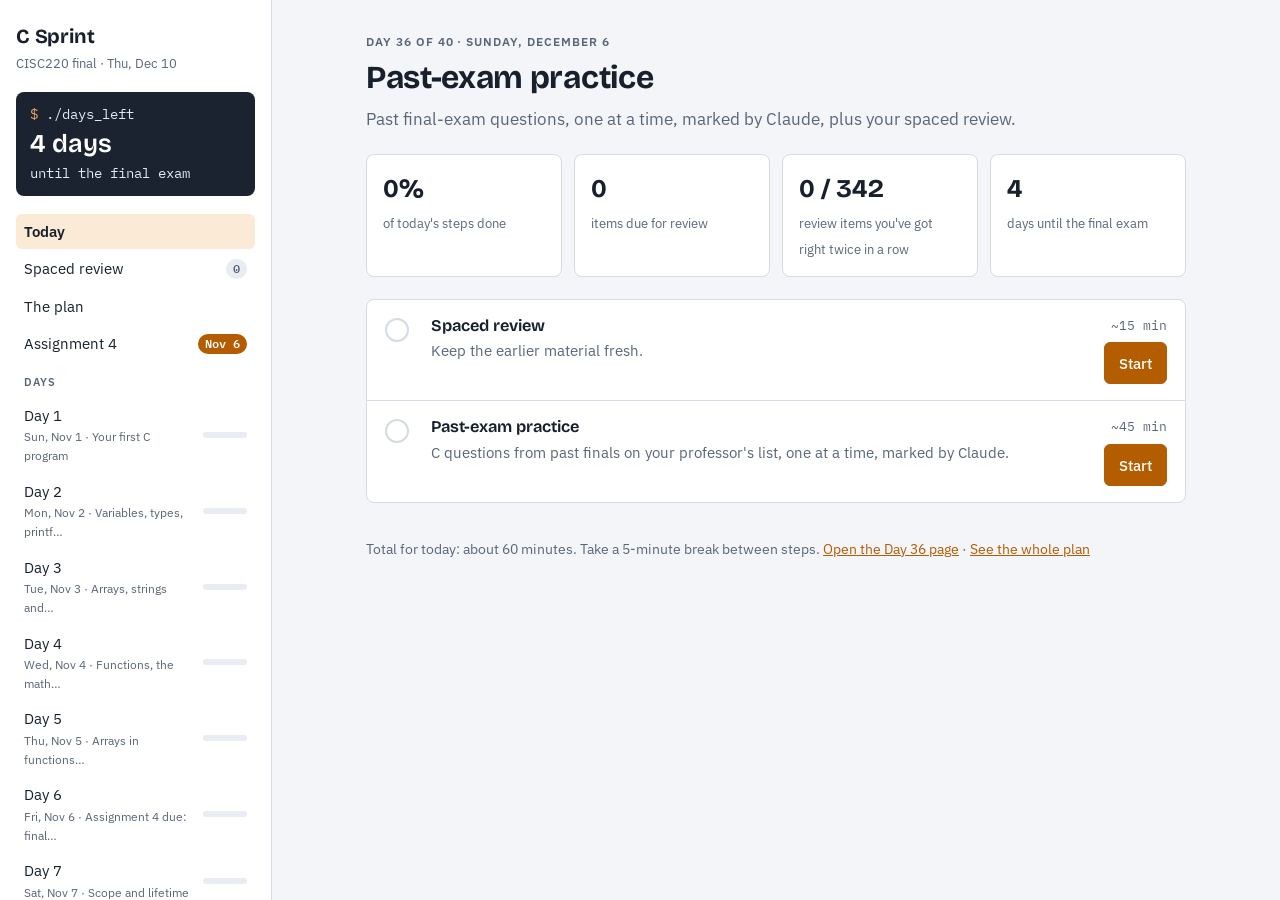
==== commit 3b1e5658: "C Sprint Day 9: bitwise operations, part 1; rebuild app with Days 1-12 Co-Authored-By: Claude Opus 5" ====
--- a/c-app/index.html
+++ b/c-app/index.html
@@ -254,7 +254,7 @@
 .toggle input { accent-color: var(--accent); width: 18px; height: 18px; }
 </style>
 <div class="shell"><aside class="rail" id="rail"></aside><main class="main" id="main"></main></div>
-<script>window.STUDY_DATA = {"days":[{"day":1,"title":"Your first C program","goal":"Write, compile and run a small C program, read gcc's messages, and know what gcc does to turn hello.c into ./hello.","topics":[{"id":"c1-structure","title":"What a C program looks like","notebook":"c/a_simple_c_program.ipynb","priority":"high","examNote":"On the exam you write C by hand. Every program you write needs `#include <stdio.h>` (if it prints), `int main(void) { ... }`, a `;` after each statement, and usually `return 0;`. Losing marks for a missing `;` or brace is easy to avoid.","blocks":[{"type":"md","text":"### Bash script vs C program\n\nA Bash script is **interpreted**: when you run `bash script.sh`, the program `bash` reads your file one line at a time and carries out each line as it goes. There is no separate translation step, so an error on line 20 is only noticed when Bash reaches line 20.\n\nA C program is **compiled**. *Compiling* means transforming code written in one language into another language. A *compiler* (we use `gcc`) reads your whole C *source code file* (plain text, usually ending in `.c`) and turns it into **machine code**, the language the computer's processor runs directly. The result is a separate file, an *executable program*, that you then run. If your C code has a mistake the compiler can see, you find out *before* anything runs.\n\n| | Bash script | C program |\n|---|---|---|\n| you write | `greet.sh` | `hello.c` |\n| before running | nothing (maybe `chmod +x`) | compile: `gcc -Wall -o hello hello.c` |\n| you run | `bash greet.sh` or `./greet.sh` | `./hello` (the compiled file) |\n| after editing | just run again | **compile again**, then run |"},{"type":"md","text":"### The smallest useful program\n\nThis is the course's *Hello, world!* program, with every part labelled below."},{"type":"code","code":"#include <stdio.h>\n\n/* hello.c: my first C program */\n\nint main(void) {\n    printf(\"Hello, world!\\n\");\n    return 0;\n}","caption":"hello.c"},{"type":"md","text":"- `#include <stdio.h>` is a **preprocessor directive** (any line starting with `#`). It inserts the *header file* `stdio.h` into your program. That file *declares* `printf` and `puts`: it tells the compiler these functions exist and what they accept. Without it the compiler does not know them.\n- `/* ... */` is a **comment**. The compiler ignores it. It may span many lines. Since C99 you can also write `// comment` to the end of a line.\n- `int main(void)` starts the definition of the **`main` function**. Every C program needs exactly one `main`: the program starts running there. `int` means `main` gives back (returns) an integer. `(void)` means it takes no command line arguments. (The other form, `int main(int argc, char *argv[])`, accepts command line arguments; it comes on a later day.)\n- `{` and `}` (**braces**) surround the *body* of `main`: the statements that run, top to bottom.\n- `printf(\"Hello, world!\\n\");` is a **statement**: it *calls* the function `printf` with one argument, the *string* `\"Hello, world!\\n\"` (text in double quotes). **Every statement ends with a semicolon `;`.** In Bash a new line ends a command; in C the `;` does.\n- `return 0;` ends `main` and hands the integer `0` back to the operating system. You will see where it goes in the next lesson.\n\nSpaces, blank lines and indentation do not matter to the compiler. We indent the body by 4 spaces so people can read it."},{"type":"md","text":"### printf and puts\n\nBoth are declared in `stdio.h` and both write text to *standard output* (`stdout`, the terminal unless you redirect it, exactly as in Bash).\n\n- `printf(\"text\")` prints **exactly** the characters you give it. To end the line you must write `\\n` (backslash n, the *newline character*) yourself. Inside a string, `\\n` is one character, not two.\n- `puts(\"text\")` prints the string **and then adds a newline itself**. It takes exactly one string.\n\nSo these two lines print the same thing:"},{"type":"code","code":"printf(\"Hello, world!\\n\");\nputs(\"Hello, world!\");","caption":"two ways to print one full line"},{"type":"md","text":"Forgetting `\\n` with `printf` glues the next output onto the same line. Here is a complete program that shows it:"},{"type":"code","code":"#include <stdio.h>\n\nint main(void) {\n    printf(\"one\");\n    printf(\"two\\n\");\n    puts(\"three\");\n    puts(\"\");\n    puts(\"four\");\n    return 0;\n}","caption":"lines.c"},{"type":"code","code":"$ gcc -Wall -o lines lines.c\n$ ./lines\nonetwo\nthree\n\nfour","caption":"real output: `puts(\"\")` prints an empty line"},{"type":"md","text":"`printf` can do much more: its first argument is a *formatting string* that may contain *conversion specifiers* starting with `%` (the notebook's `hello2.c` uses `printf(\"%s\\n\", \"Hello, world!\");`). You will learn those on a later day. For today, use `printf` only with plain text and `\\n`, and do not put a `%` in your strings."},{"type":"check","q":"Which line ends a statement in C, and which ends a command in Bash?","a":"In C a semicolon `;` ends a statement (the line break does not matter). In Bash the end of the line (or a `;`) ends a command."},{"type":"why","q":"Why do we need `#include <stdio.h>` at the top?","a":"`printf` and `puts` are not built into the C language; they live in the C standard library. `stdio.h` declares them, so the compiler knows they exist and what arguments they take. The preprocessor pastes that header into your file before compiling."},{"type":"pitfall","text":"Using single quotes for text: `puts('Hello');` is wrong in C. Text (a *string*) always goes in **double quotes**: `puts(\"Hello\");`. Single quotes mean something different in C (one character), unlike Bash where both kinds of quotes make strings."},{"type":"pitfall","text":"Writing `puts(\"Hello\\n\");` prints `Hello` **and then an empty line**, because `puts` adds its own newline after yours."},{"type":"md","text":"### Key points\n\n- Bash is interpreted line by line; C is **compiled** into machine code first, and you run the compiled file.\n- Shape of every program today: `#include <stdio.h>`, then `int main(void) { statements }` ending with `return 0;`.\n- Each statement ends with `;`. Braces `{ }` hold the body. Comments are `/* ... */` or `// ...`.\n- `printf` prints exactly what you give it, so add `\\n`. `puts` adds the newline for you.\n- Strings use double quotes."}]},{"id":"c1-cycle","title":"Compile, run, fix: the cycle","notebook":"c/a_simple_c_program.ipynb","priority":"high","examNote":"Know the exact command `gcc -Wall -o hello hello.c`, what `-o` and `-Wall` mean, that `./hello` runs it, and that `return n;` in `main` becomes the exit status shown by `echo $?`.","blocks":[{"type":"md","text":"### The cycle\n\n1. **Edit** the source file: `nano hello.c` (save with Ctrl+O, Enter; exit with Ctrl+X).\n2. **Compile** it: `gcc -Wall -o hello hello.c`\n3. If the compiler reports errors, go back to step 1.\n4. **Run** the program: `./hello`\n5. If the output is wrong, go back to step 1. **Every change needs a new compile**: `./hello` runs the old machine code until you compile again.\n\nWhat the parts of the compile command mean:\n\n- `gcc` is the GNU C compiler.\n- `-Wall` turns on (almost) **all warnings**: messages about code that compiles but is probably a mistake. Always use it.\n- `-o hello` names the **output** file `hello`. The argument right after `-o` is the name. Without `-o`, gcc calls the program `a.out`.\n- `hello.c` is the source file to compile.\n\nThe order of `-o hello` and `hello.c` does not matter (the notebook writes `gcc hello1.c -o hello1`). The lab checker also adds `-std=c17`, which tells gcc to follow the C17 standard, the version of C this course uses."},{"type":"try","text":"Make a folder and your first program: `mkdir -p ~/cisc220_c/day1 && cd ~/cisc220_c/day1`, then `nano hello.c` and type the hello.c program from the first lesson exactly. Save, exit, then run `gcc -Wall -o hello hello.c` and `./hello`. Use `ls -l` to see that `hello` is a new file with `x` (execute) permission, just like a script after `chmod +x`."},{"type":"code","code":"$ gcc -Wall -o hello hello.c\n$ ./hello\nHello, world!","caption":"no news is good news: gcc prints nothing when there are no errors or warnings"},{"type":"pitfall","text":"Why `./hello` and not `hello`? Same reason as for scripts: the shell only looks in the folders listed in `PATH` for commands, and your current folder is not one of them. `./` says \"the file in this folder\"."},{"type":"md","text":"### Reading a compiler error\n\nDelete the `;` after the `printf(...)` line, save, and compile again. gcc 13 (Ubuntu) prints:"},{"type":"code","code":"$ gcc -Wall -o hello hello.c\nhello.c: In function 'main':\nhello.c:6:30: error: expected ';' before 'return'\n    6 |     printf(\"Hello, world!\\n\")\n      |                              ^\n      |                              ;\n    7 |     return 0;\n      |     ~~~~~~","caption":"a missing semicolon"},{"type":"md","text":"Read it from the left: **file : line : column : kind : message**. `hello.c:6:30` means file `hello.c`, line 6, column 30 (the 30th character on the line). `error` means gcc could not make a program, so **no new `hello` file is written**. The `^` points at the spot, and gcc even suggests the fix (`;`).\n\nNotice the message mentions `return`, the next statement: gcc only noticed the problem when it reached the word after the missing `;`. So when an error makes no sense on its line, **look at the line before it**.\n\nFix the line (put the `;` back), save, compile again, run again. When there are several errors, fix the **first** one first: one mistake can cause a pile of follow-on messages."},{"type":"try","text":"Break hello.c on purpose, one mistake at a time, compile after each, read the line:column, then fix it: (1) remove the `;` after `printf(...)`; (2) delete the final `}`; (3) misspell `printf` as `prinft`. Compare what gcc says for each (the next lessons explain the third one)."},{"type":"md","text":"### Warnings vs errors\n\n- An **error** stops compiling. No program is produced (or the old one is left unchanged).\n- A **warning** still produces a program, but gcc thinks something is probably wrong. Treat warnings as bugs and fix them; the lab checker shows them to you.\n\nExample: this program declares an integer *variable* `x` (a named box holding an `int`, more on a later day) and never uses it."},{"type":"code","code":"#include <stdio.h>\n\nint main(void) {\n    int x = 5;\n    puts(\"Hello\");\n    return 0;\n}","caption":"warn.c"},{"type":"code","code":"$ gcc -Wall -o warn warn.c\nwarn.c: In function 'main':\nwarn.c:4:9: warning: unused variable 'x' [-Wunused-variable]\n    4 |     int x = 5;\n      |         ^\n$ ./warn\nHello","caption":"a warning: the program was still built and runs"},{"type":"md","text":"The `[-Wunused-variable]` at the end names the warning; it is one of the ones `-Wall` turns on. Without `-Wall`, gcc would have said nothing."},{"type":"md","text":"### return 0 is the exit status\n\nIn Bash, every command finishes with an **exit status**: `0` means success, anything else means failure, and `$?` holds the last one. A C program is a command too. **The value `main` returns becomes the program's exit status.** That is why a program that worked should `return 0;`."},{"type":"code","code":"#include <stdio.h>\n\nint main(void) {\n    puts(\"about to exit with status 3\");\n    return 3;\n}","caption":"status.c"},{"type":"code","code":"$ gcc -Wall -o status status.c\n$ ./status\nabout to exit with status 3\n$ echo $?\n3\n$ ./status && echo ok || echo failed\nabout to exit with status 3\nfailed","caption":"Bash sees status 3 as failure, so `||` runs"},{"type":"md","text":"- If `main` reaches its closing `}` without a `return`, it returns `0` automatically (special rule for `main` only). Writing `return 0;` is still the course style.\n- On Linux only the lowest 8 bits are kept, so an exit status is always 0 to 255 (`return 300;` shows up as `44`). Use small numbers.\n- `echo $?` reports the **last** command. Run it straight after `./status`, or you will see the status of whatever ran in between."},{"type":"try","text":"Compile and run status.c, then `echo $?`. Change `return 3;` to `return 0;`, run `./status` **without recompiling** and check `echo $?` (still 3: you ran the old program). Now recompile and check again."},{"type":"check","q":"You compile, get one `warning:` and no `error:`. Does `./prog` exist and run?","a":"Yes. Warnings still produce the program. But read the warning: it usually points at a real bug."},{"type":"md","text":"### Key points\n\n- Cycle: `nano prog.c` → `gcc -Wall -o prog prog.c` → `./prog`. Recompile after every edit.\n- `-o name` names the output (default `a.out`); `-Wall` turns on warnings.\n- Error messages read `file:line:column: error: message`. If the line looks fine, check the line before. Fix the first error first.\n- Error: no program made. Warning: program made, but probably buggy.\n- `return n;` in `main` sets the exit status; see it with `echo $?`. `0` means success."}]},{"id":"c1-stages","title":"What gcc actually does","notebook":"c/compiling.ipynb","priority":"medium","examNote":"Be able to name the four stages in order (preprocessing, compiling, assembling, linking), say what each produces, and say which stage reports `undefined reference`.","blocks":[{"type":"md","text":"### Four stages\n\n`gcc hello.c -o hello` looks like one step, but gcc runs four in a row:\n\n1. **Preprocessing.** The *preprocessor* handles the lines starting with `#`. `#include <stdio.h>` is replaced by the whole text of `stdio.h`, and comments are removed. Your file plus the headers it includes is called a *translation unit*. Stop here with `gcc -E hello.c > hello.i`.\n2. **Compiling.** The translation unit is turned into **assembly language**, a human-readable language whose lines map closely to the processor's machine instructions. Stop here with `gcc -S hello.c` (writes `hello.s`).\n3. **Assembling.** The assembly is turned into **object code** (`hello.o`): machine code for *this one file only*. It contains a *call* to `printf`, but not `printf` itself. Stop here with `gcc -c hello.c`.\n4. **Linking.** The *linker* (`ld`) joins the object code with the code of the functions it calls, here from the **C standard library**, where the machine code for `printf` and `puts` lives. The result is the executable `hello`. The standard library is linked automatically."},{"type":"try","text":"In your day1 folder run `gcc -E hello.c > hello.i`, then `wc -l hello.i` (over 800 lines from a 7-line file: that is `stdio.h` pasted in) and `tail -5 hello.i` (your `main` is at the end, and your comment is gone). Then `gcc -S hello.c` and `cat hello.s`: look for a line `call` with `printf` or `puts` (gcc may swap a simple `printf` ending in `\\n` for `puts`). Finally `gcc -c hello.c` and `ls`."},{"type":"code","code":"$ gcc -E hello.c | tail -5\nint main(void) {\n    printf(\"Hello, world!\\n\");\n    return 0;\n}\n$ gcc -E hello.c | wc -l\n821","caption":"the end of the preprocessor output (the line count depends on your system)"},{"type":"md","text":"### Errors from different stages\n\nKnowing the stages tells you what kind of mistake you made. Here `printf` is misspelled as `prinft`:"},{"type":"code","code":"#include <stdio.h>\n\nint main(void) {\n    prinft(\"Hello\\n\");\n    return 0;\n}","caption":"typo.c"},{"type":"code","code":"$ gcc -Wall -o typo typo.c\ntypo.c: In function 'main':\ntypo.c:4:5: warning: implicit declaration of function 'prinft'; did you mean 'printf'? [-Wimplicit-function-declaration]\n    4 |     prinft(\"Hello\\n\");\n      |     ^~~~~~\n      |     printf\n/usr/bin/ld: /tmp/cc3XZNQe.o: in function `main':\ntypo.c:(.text+0x18): undefined reference to `prinft'\ncollect2: error: ld returned 1 exit status","caption":"a compiler warning, then a linker error (the /tmp name changes every time)"},{"type":"md","text":"- The **compiler** only warns: no header declares `prinft`, but it lets the call through, hoping it is defined somewhere else.\n- The **linker** (`ld`) then searches your object code and the standard library for a function named `prinft`, finds none, and fails: **`undefined reference to`** always means a *linking* problem. Note there is no line:column here, because the linker works on object code, not on your source text.\n\n(Forgetting `#include <stdio.h>` gives a similar `implicit declaration of function 'puts'` warning. On our gcc 13 the program still links, because `puts` really is in the library, but newer gcc versions make it an error. Always include the header.)"},{"type":"md","text":"### -lm goes after the source file\n\nMath functions such as `sin` and `pow` (declared in `math.h`) are in a separate *math library* that is **not** linked automatically. You ask for it with `-lm` (\"link library m\"). You will need this for Assignment 4's `sin.c`.\n\n**Where you put `-lm` matters.** The linker reads its inputs **left to right**. When it reaches a library, it only takes the functions that the files *before it* still need. If `-lm` comes first, nothing needs `pow` yet, so nothing is taken; then your file asks for `pow` and it is too late. On Ubuntu, with a file `m.c` that calls `pow` (the code itself does not matter today):"},{"type":"code","code":"$ gcc -o m -lm m.c\n/usr/bin/ld: /tmp/ccyj9svi.o: in function `main':\nm.c:(.text+0x3f): undefined reference to `pow'\ncollect2: error: ld returned 1 exit status\n$ gcc -o m m.c -lm\n$","caption":"same files, different order: the second one works"},{"type":"pitfall","text":"The Assignment 4 handout writes `gcc -o sin -lm sin.c`. On Ubuntu that fails with `undefined reference to 'pow'` even if your code is perfect. Use `gcc -Wall -o sin sin.c -lm`."},{"type":"pitfall","text":"Mixing up names after `-o` destroys files: `gcc -o first.c second.c` silently **replaces your source file `first.c`** with machine code. (gcc refuses only when the two names are identical.) Always write the program name, with no `.c`, right after `-o`."},{"type":"why","q":"Why does a typo in a function name give no line number in the final error?","a":"Because the final error comes from the linker. The linker works on object code, after your source text has been compiled, so it only knows which function was missing (`undefined reference to 'prinft'`), not the line in your file. The compiler's warning just above it does have the line:column."},{"type":"md","text":"### Key points\n\n- gcc's four stages: **preprocess** (`#include`, remove comments; `-E`), **compile** to assembly (`-S`, `.s`), **assemble** to object code (`-c`, `.o`), **link** with the library to make the executable.\n- Object code for your file contains calls to `printf`/`puts` but not their code; the linker brings that in from the C standard library.\n- `undefined reference to` = linker error: a misspelled function or a missing library.\n- The math library needs `-lm`, written **after** the `.c` file, because the linker reads left to right."}]}],"flashcards":[{"id":"c1-fc-01","topic":"c1-structure","front":"Compiled vs interpreted: which is C, which is Bash?","back":"C is compiled: gcc translates the whole file into machine code, then you run the result. Bash is interpreted: bash reads and runs the script line by line."},{"id":"c1-fc-02","topic":"c1-structure","front":"What does `#include <stdio.h>` do?","back":"A preprocessor directive that inserts the header file stdio.h, which declares `printf` and `puts` so the compiler knows them."},{"id":"c1-fc-03","topic":"c1-structure","front":"Where does a C program start running?","back":"At the `main` function. Every program needs exactly one."},{"id":"c1-fc-04","topic":"c1-structure","front":"What does `int main(void)` say?","back":"`main` returns an `int` (the exit status) and takes no command line arguments."},{"id":"c1-fc-05","topic":"c1-structure","front":"What ends a statement in C?","back":"A semicolon `;`. Line breaks and indentation do not matter to the compiler."},{"id":"c1-fc-06","topic":"c1-structure","front":"Two kinds of comments in C?","back":"`/* ... */` (can span lines) and `// ...` to the end of the line (since C99)."},{"id":"c1-fc-07","topic":"c1-structure","front":"`printf` vs `puts` and newlines?","back":"`printf(\"hi\")` prints exactly `hi`, no newline; you add `\\n`. `puts(\"hi\")` prints `hi` and adds a newline itself."},{"id":"c1-fc-08","topic":"c1-structure","front":"What does `puts(\"\");` print?","back":"An empty line (just a newline)."},{"id":"c1-fc-09","topic":"c1-cycle","front":"Command to compile hello.c into a program named hello, with warnings?","back":"`gcc -Wall -o hello hello.c` (then run it with `./hello`)."},{"id":"c1-fc-10","topic":"c1-cycle","front":"What does `-o` do? What if you leave it out?","back":"Names the output file (the next argument). Without it gcc writes `a.out`."},{"id":"c1-fc-11","topic":"c1-cycle","front":"What does `-Wall` do?","back":"Turns on (almost) all warnings: messages about code that compiles but is probably wrong."},{"id":"c1-fc-12","topic":"c1-cycle","front":"How to read `hello.c:6:30: error: expected ';' before 'return'`?","back":"File hello.c, line 6, column 30, an error (no program made). The `;` is missing at the end of line 6, just before `return`."},{"id":"c1-fc-13","topic":"c1-cycle","front":"Error vs warning?","back":"Error: compiling stops and no program is made. Warning: the program is made but is probably buggy; fix it anyway."},{"id":"c1-fc-14","topic":"c1-cycle","front":"Where does `return 3;` in `main` go?","back":"It becomes the program's exit status; `echo $?` right after running prints 3."},{"id":"c1-fc-15","topic":"c1-cycle","front":"You edited prog.c but `./prog` still behaves the old way. Why?","back":"You did not recompile. `./prog` runs the old machine code until you run gcc again."},{"id":"c1-fc-16","topic":"c1-stages","front":"gcc's four stages in order?","back":"Preprocessing, compiling (to assembly), assembling (to object code), linking (to the executable)."},{"id":"c1-fc-17","topic":"c1-stages","front":"What stage gives `undefined reference to 'xyz'`?","back":"Linking: no object code or library defines a function named xyz (typo, or missing library like `-lm`)."},{"id":"c1-fc-18","topic":"c1-stages","front":"Where does `-lm` go and why?","back":"After the source file: `gcc -o sin sin.c -lm`. The linker reads left to right and only takes from a library what earlier files need."}],"quiz":[{"id":"c1-q-01","topic":"c1-structure","type":"output","q":"What does this program print?","code":"#include <stdio.h>\n\nint main(void) {\n    printf(\"ab\");\n    printf(\"cd\\n\");\n    puts(\"ef\");\n    return 0;\n}","answer":"abcd\nef","explain":"The first `printf` has no `\\n`, so `cd` continues the same line. `puts` adds its own newline after `ef`."},{"id":"c1-q-02","topic":"c1-structure","type":"output","q":"What does this program print?","code":"#include <stdio.h>\n\nint main(void) {\n    puts(\"top\");\n    puts(\"\");\n    printf(\"bottom\\n\");\n    return 0;\n}","answer":"top\n\nbottom","explain":"`puts(\"\")` prints only a newline, which shows as an empty line."},{"id":"c1-q-03","topic":"c1-structure","type":"output","q":"What does this program print?","code":"#include <stdio.h>\n\nint main(void) {\n    puts(\"x\\n\");\n    puts(\"y\");\n    return 0;\n}","answer":"x\n\ny","explain":"`puts` prints `x`, then your `\\n`, then its own newline: so there is an empty line between `x` and `y`."},{"id":"c1-q-04","topic":"c1-structure","type":"output","q":"What does this program print?","code":"#include <stdio.h>\n\nint main(void) {\n    printf(\"1\\n2\\n\");\n    // puts(\"3\");\n    /* puts(\"4\"); */\n    printf(\"5\\n\");\n    return 0;\n}","answer":"1\n2\n5","explain":"One `printf` can print several lines: each `\\n` ends one. The two `puts` calls are inside comments, so they never run."},{"id":"c1-q-05","topic":"c1-structure","type":"mcq","q":"Which line correctly prints `Hi` followed by a newline?","options":["puts('Hi');","printf(\"Hi\");","puts(\"Hi\")","printf(\"Hi\\n\");"],"answer":3,"explain":"Strings need double quotes (not single), `printf` needs `\\n` for the newline, and every statement needs a `;`."},{"id":"c1-q-06","topic":"c1-structure","type":"short","q":"In one or two sentences: how is running a C program different from running a Bash script?","answer":"A Bash script is interpreted: bash reads and runs it line by line. A C program must first be compiled by gcc into a machine-code executable, and then you run that executable (e.g. `./hello`); after every edit you must compile again.","explain":"Compiled vs interpreted is the key difference. The compiler checks the whole file before anything runs."},{"id":"c1-q-07","topic":"c1-cycle","type":"short","q":"Write the command that compiles `pattern.c` into a program named `pattern` with all warnings on, and the command that runs it.","answer":"`gcc -Wall -o pattern pattern.c` then `./pattern`","explain":"`-o pattern` names the output; `-Wall` enables warnings; `./` runs a file in the current folder."},{"id":"c1-q-08","topic":"c1-cycle","type":"short","q":"gcc prints `prog.c:5:5: error: expected ';' before 'return'`. What do the two numbers mean, and where is the mistake most likely?","answer":"Line 5, column 5. The `;` is missing at the end of the statement before `return`, most likely on line 4.","explain":"gcc only notices a missing `;` when it reaches the next word, so look at the line before."},{"id":"c1-q-09","topic":"c1-cycle","type":"output","q":"You compile this as `prog`. What does `./prog; echo $?` print?","code":"#include <stdio.h>\n\nint main(void) {\n    puts(\"done\");\n    return 2;\n}","answer":"done\n2","explain":"The program prints `done`; `main` returns 2, which is the exit status that `echo $?` shows."},{"id":"c1-q-10","topic":"c1-cycle","type":"output","q":"You compile this as `prog`. What does `./prog && echo yes || echo no` print?","code":"#include <stdio.h>\n\nint main(void) {\n    puts(\"checking\");\n    return 1;\n}","answer":"checking\nno","explain":"Exit status 1 means failure in Bash, so `&&` skips `echo yes` and `||` runs `echo no`."},{"id":"c1-q-11","topic":"c1-cycle","type":"mcq","q":"gcc prints one `warning:` line and nothing else. What happened?","options":["No program was made","The program was made, but gcc thinks some code is probably wrong","The old program was deleted","The program will crash"],"answer":1,"explain":"Warnings do not stop compiling. Errors do. A warning is still worth fixing."},{"id":"c1-q-12","topic":"c1-stages","type":"mcq","q":"Which gcc stage replaces `#include <stdio.h>` with the contents of the header?","options":["Preprocessing","Compiling","Assembling","Linking"],"answer":0,"explain":"Lines starting with `#` are preprocessor directives, handled first. `gcc -E` shows the result."},{"id":"c1-q-13","topic":"c1-stages","type":"short","q":"`gcc -o area -lm area.c` fails with `undefined reference to 'sqrt'`, but the code is correct. Fix the command and explain why it works.","answer":"`gcc -o area area.c -lm`. The linker reads left to right and only takes functions from a library that earlier inputs still need; with `-lm` first nothing needed `sqrt` yet, so it was skipped.","explain":"`undefined reference` is a linker error. Put libraries after the source files."}],"write":[{"id":"c1-w-01","topic":"c1-structure","stage":"worked","marks":4,"prompt":"Write a complete C program `menu.c` that prints these three lines exactly, then ends successfully:\n\n```\nMenu\n1. Soup\n2. Salad\n```\n\nUse `puts` for the first line and a single `printf` for the other two.","starter":"","solution":"#include <stdio.h>\n\nint main(void) {\n    puts(\"Menu\");\n    printf(\"1. Soup\\n2. Salad\\n\");\n    return 0;\n}","explain":"`#include <stdio.h>` declares `puts` and `printf`. The program starts at `main`. `puts` adds the newline after `Menu` itself. One `printf` prints two lines because the string contains two `\\n`; the last `\\n` is needed so the output ends with a newline. `return 0;` gives exit status 0 (success).","rubric":[{"marks":1,"item":"`#include <stdio.h>` and `int main(void) { ... }`"},{"marks":1,"item":"`puts(\"Menu\");` with no extra `\\n`"},{"marks":1,"item":"one `printf` with both lines and both `\\n`"},{"marks":1,"item":"`return 0;` and every statement ends with `;`"}],"pitfalls":["`puts(\"Menu\\n\")` adds a blank line","forgetting the final `\\n` in printf","single quotes around strings"]},{"id":"c1-w-02","topic":"c1-cycle","stage":"faded","marks":4,"prompt":"Fill in the blanks so the program prints `not found` on its own line and exits with status 1. Then write the command that compiles it as `find1` with warnings, and the command that shows the exit status after running it.","starter":"#include ____\n\nint ____(void) {\n    printf(\"not found____\");\n    return ____;\n}","solution":"#include <stdio.h>\n\nint main(void) {\n    printf(\"not found\\n\");\n    return 1;\n}\n\n/* gcc -Wall -o find1 find1.c\n   ./find1\n   echo $? */","explain":"","rubric":[{"marks":1,"item":"`<stdio.h>` and `main`"},{"marks":1,"item":"`\\n` at the end of the printf string"},{"marks":1,"item":"`return 1;`"},{"marks":1,"item":"`gcc -Wall -o find1 find1.c`, then `./find1` and `echo $?`"}],"pitfalls":["writing `exit status` text instead of returning it","running `echo $?` after another command, which reports that command instead"]},{"id":"c1-w-03","topic":"c1-structure","stage":"blank","marks":4,"prompt":"Write a complete C program that prints this arrow exactly (no spaces at the ends of lines) and exits with status 0. Use any mix of `printf` and `puts`.\n\n```\n  ^\n /|\n  |\n  |\n```\n\nHint: the second line is a space, a slash and a bar.","starter":"","solution":"#include <stdio.h>\n\nint main(void) {\n    puts(\"  ^\");\n    puts(\" /|\");\n    puts(\"  |\");\n    puts(\"  |\");\n    return 0;\n}","rubric":[{"marks":1,"item":"correct program structure (`#include <stdio.h>`, `int main(void)`, braces)"},{"marks":2,"item":"four lines exactly right, including leading spaces, each ending in a newline"},{"marks":1,"item":"`return 0;` and semicolons"}],"pitfalls":["a `/` is a normal character in a string, but a backslash `\\` is not (it starts an escape like `\\n`), which is why this arrow avoids it","losing the leading spaces"]}]},{"day":2,"title":"Variables, types, printf and control flow","goal":"Declare and use int, unsigned int, double, char and size_t variables, predict integer versus floating-point arithmetic, print values with exact widths and precisions, and write if statements, loops and small functions.","topics":[{"id":"c2-vars","title":"Variables, types and arithmetic","notebook":"c/types.ipynb","priority":"high","examNote":"Exam questions love `7 / 2` (it is `3`), `-7 % 2` (it is `-1`) and `(double) a / b` versus `(double) (a / b)`. Trace them by hand.","blocks":[{"type":"md","text":"A **variable** is a named box in memory that holds one value. In C every variable has a **type**, and the type\ndecides what values the box can hold and what you can do with it.\n\nYou create a variable with a **declaration**: the type, then the name, then a semicolon.\n\n```c\nint count;\n```\n\nA name (formally an *identifier*) is made of letters, digits and underscores and cannot start with a digit:\n`total`, `max_value`, `x2` are fine; `2x` is not.\n\n### The five types you need today\n\n| Type | Holds | Example value |\n| :--- | :--- | :--- |\n| `int` | whole numbers, negative or not | `-5`, `0`, `42` |\n| `unsigned int` | whole numbers that are never negative | `0`, `40000` |\n| `double` | numbers with a fractional part (floating point) | `3.14`, `-0.5`, `2.0` |\n| `char` | one character, written in single quotes | `'A'`, `'z'`, `'7'` |\n| `size_t` | an unsigned whole number used for sizes, lengths and counts | `0`, `12` |\n\n`size_t` is not a new kind of number: it is a name for some unsigned integer type that is big enough to hold the size\nof anything in memory. It is defined in `<stdio.h>` (and `<stddef.h>`, `<stdlib.h>`, `<string.h>`). You will meet it again\nwhenever you work with string lengths."},{"type":"md","text":"### Initialising and assigning\n\nGiving a variable a value **in its declaration** is called **initialisation**. Giving an existing variable a new value\nlater is called **assignment**. Both use `=`, which means *store*, not *is equal to*."},{"type":"code","code":"#include <stdio.h>\n\nint main(void) {\n    int count = 3;              // a whole number; may be negative\n    unsigned int pages = 250;   // a whole number that is never negative\n    double price = 19.99;       // a number with a fractional part\n    char grade = 'A';           // one character, written in single quotes\n    size_t length = 12;         // an unsigned type for sizes and counts\n\n    count = count + 1;          // assignment: replace the old value\n\n    printf(\"count  = %d\\n\", count);\n    printf(\"pages  = %u\\n\", pages);\n    printf(\"price  = %f\\n\", price);\n    printf(\"grade  = %c\\n\", grade);\n    printf(\"length = %zu\\n\", length);\n    return 0;\n}","caption":"vars.c: one variable of each type. `%d`, `%u`, `%f`, `%c` and `%zu` tell `printf` how to print each type (next lesson)."},{"type":"code","code":"$ gcc -Wall -o vars vars.c\n$ ./vars\ncount  = 4\npages  = 250\nprice  = 19.990000\ngrade  = A\nlength = 12"},{"type":"pitfall","text":"A variable declared inside a function and **not** initialised holds an indeterminate (garbage) value. Reading it before you assign it is a bug and its output is not predictable. Always initialise: `int total = 0;`."},{"type":"md","text":"### `const`: a read-only variable\n\nPut `const` in front of the type and the variable cannot be assigned to after its initialisation (like `final` in Java).\nUse it for values that should never change, such as a limit. The compiler refuses to build code that tries to change it:"},{"type":"code","code":"#include <stdio.h>\n\nint main(void) {\n    const int max = 10;   // read-only from now on\n    max = 20;             // error: max is const\n    printf(\"%d\\n\", max);\n    return 0;\n}","caption":"const_bad.c (does not compile)"},{"type":"code","code":"$ gcc -Wall -o const_bad const_bad.c\nconst_bad.c:5:9: error: assignment of read-only variable ‘max’\n    5 |     max = 20;             // error: max is const\n      |         ^"},{"type":"md","text":"### Arithmetic\n\nThe operators are `+`, `-`, `*`, `/` and `%` (remainder, also called *mod*). `*`, `/` and `%` happen before `+` and `-`;\nuse parentheses to change the order: `n * (n + 1) / 2`.\n\nThe important rule: **the types of the two operands decide what kind of arithmetic is done.**\n\n- `int / int` is **integer division**: the fraction is thrown away (it rounds toward zero). `7 / 2` is `3`, `-7 / 2` is `-3`.\n- `%` gives the remainder and works only on integers. `7 % 2` is `1`. The remainder has the sign of the left operand: `-7 % 2` is `-1`.\n- If **either** operand is a `double`, the other is converted to `double` first and you get **floating-point division**: `7.0 / 2` is `3.5`."},{"type":"code","code":"#include <stdio.h>\n\nint main(void) {\n    int a = 7;\n    int b = 2;\n    printf(\"a / b   = %d\\n\", a / b);     // int / int: fraction thrown away\n    printf(\"a mod b = %d\\n\", a % b);     // remainder\n    printf(\"-7 / 2  = %d\\n\", -7 / 2);    // rounds toward zero\n    printf(\"-7 mod 2 = %d\\n\", -7 % 2);   // remainder has the sign of -7\n    printf(\"7.0 / 2 = %f\\n\", 7.0 / 2);   // one double: double division\n    return 0;\n}","caption":"division.c"},{"type":"code","code":"$ gcc -Wall -o division division.c\n$ ./division\na / b   = 3\na mod b = 1\n-7 / 2  = -3\n-7 mod 2 = -1\n7.0 / 2 = 3.500000"},{"type":"md","text":"### Mixing `int` and `double`, and casts\n\nStoring an `int` result into a `double` variable does **not** bring the fraction back: the division already happened\nwith integers. To get a real average you must make one operand a `double` *before* dividing. A **cast** does that:\n`(double) total` means \"the value of `total`, converted to `double`\".\n\nA cast applies only to the value right after it. `(double) total / n` converts `total` and then divides, but\n`(double) (total / n)` divides first (integer division) and converts the already-truncated result.\n\nGoing the other way, storing a `double` into an `int` drops the fraction (no rounding)."},{"type":"code","code":"#include <stdio.h>\n\nint main(void) {\n    int total = 9;\n    int n = 4;\n    double wrong = total / n;            // 9 / 4 is the int 2, then 2 becomes 2.0\n    double right = (double) total / n;   // 9.0 / 4 is 2.25\n    double late = (double) (total / n);  // cast happens after int division: 2.0\n    int whole = 3.99;                    // double to int: the fraction is dropped\n    printf(\"wrong = %f\\n\", wrong);\n    printf(\"right = %f\\n\", right);\n    printf(\"late  = %f\\n\", late);\n    printf(\"whole = %d\\n\", whole);\n    return 0;\n}","caption":"mixing.c"},{"type":"code","code":"$ gcc -Wall -o mixing mixing.c\n$ ./mixing\nwrong = 2.000000\nright = 2.250000\nlate  = 2.000000\nwhole = 3"},{"type":"why","q":"Why does C have two kinds of division at all?","a":"Integers and floating-point numbers are stored in completely different ways, and the processor has separate instructions for each. C exposes this directly: it picks the instruction from the operand types. Integer division is exact for whole-number work (counting, splitting into groups, digits), and `%` gives the leftover."},{"type":"pitfall","text":"Dividing an integer by zero (`x / 0` or `x % 0` with ints) is undefined behaviour: the program may crash or do anything. Check the divisor first."},{"type":"check","q":"What are `17 / 5`, `17 % 5` and `17 / 5.0`?","a":"`3`, `2` and `3.4`. The first two use integers; the last has a `double` operand so it is floating-point division."},{"type":"check","q":"`int a = 5, b = 2;` What is `(double) (a / b)`? What is `(double) a / b`?","a":"`2.0` (int division happens first, giving 2) and `2.5` (a becomes 5.0, then 5.0 / 2)."},{"type":"try","text":"Copy mixing.c into `~/cisc220_c/day2/`, compile it with `gcc -Wall -o mixing mixing.c` and run it. Then change `n` to `3` and predict all four lines before running it again."},{"type":"md","text":"### Key points\n\n- Declare before use: `type name;`. Initialise with `=` in the declaration; assign with `=` later.\n- `int`, `unsigned int`, `double`, `char` (`'A'`), `size_t` (unsigned, for sizes and counts).\n- `const` makes a variable read-only; assigning to it is a compile error.\n- `int / int` truncates toward zero; `%` is the remainder (sign of the left operand).\n- One `double` operand makes it floating-point division. Cast *before* dividing: `(double) total / n`.\n- `double` to `int` drops the fraction. Never read an uninitialised variable."}]},{"id":"c2-printf","title":"printf: conversions, width and precision","notebook":"c/floats.ipynb","priority":"high","examNote":"Assignment 4's sin.c prints its answer with `%24.17f`. Know what each number means: width 24 = at least 24 characters, padded on the left with spaces; precision 17 = 17 digits after the decimal point.","blocks":[{"type":"md","text":"`printf` prints its first argument, the **format string**, but each **conversion specification** (a `%` followed by a\nletter) is replaced by the next argument, converted to text. The letter must match the argument's type.\n\n| Conversion | Prints a ... | Example |\n| :--- | :--- | :--- |\n| `%d` | `int` (decimal) | `-5` |\n| `%u` | `unsigned int` | `40000` |\n| `%zu` | `size_t` | `8` |\n| `%f` | `double` (6 digits after the point by default) | `9.810000` |\n| `%c` | `char` (the character itself) | `z` |\n| `%s` | string (for now: a string literal in double quotes) | `hello` |\n| `%%` | a literal `%` sign (uses no argument) | `%` |\n\nArguments are used left to right, one per conversion."},{"type":"code","code":"#include <stdio.h>\n\nint main(void) {\n    int temp = -5;\n    unsigned int u = 40000;\n    size_t size = 8;\n    double g = 9.81;\n    char c = 'z';\n    printf(\"int      %d\\n\", temp);\n    printf(\"unsigned %u\\n\", u);\n    printf(\"size_t   %zu\\n\", size);\n    printf(\"double   %f\\n\", g);\n    printf(\"char     %c\\n\", c);\n    printf(\"string   %s\\n\", \"hello\");\n    printf(\"%d items at %f each, grade %c\\n\", 3, 2.5, 'B');\n    return 0;\n}","caption":"specifiers.c"},{"type":"code","code":"$ gcc -Wall -o specifiers specifiers.c\n$ ./specifiers\nint      -5\nunsigned 40000\nsize_t   8\ndouble   9.810000\nchar     z\nstring   hello\n3 items at 2.500000 each, grade B"},{"type":"pitfall","text":"A conversion that does not match its argument is undefined behaviour: the output is not predictable. `gcc -Wall` catches most of these, so always compile with `-Wall` and fix every warning:\n\n```\n$ gcc -Wall -o wrongspec wrongspec.c\nwrongspec.c:5:14: warning: format ‘%d’ expects argument of type ‘int’, but argument 2 has type ‘double’ [-Wformat=]\n    5 |     printf(\"%d\\n\", x);    // wrong: %d needs an int\n      |             ~^     ~\n      |              |     |\n      |              int   double\n      |             %f\n```"},{"type":"md","text":"### Field width and precision\n\nBetween the `%` and the letter you can put a **width** and a **precision**: `%` *width* `.` *precision* `f`.\n\n- **Width** is the *minimum* number of characters to print. If the value is shorter, it is padded with spaces on the\n  **left**, so numbers line up on the right (right-aligned). A `-` before the width pads on the right instead (left-aligned).\n  If the value is longer than the width, it is printed in full; the width never cuts anything off.\n- **Precision** (the number after the `.`) for `%f` is the number of **digits after the decimal point**. The value is\n  rounded to that many digits. `%.0f` prints no decimal point at all.\n\nThe width counts *every* character: the sign, the digits before the point, the point itself and the digits after it."},{"type":"code","code":"#include <stdio.h>\n\nint main(void) {\n    int n = 42;\n    double third = 1.0 / 3.0;\n    printf(\"[%d]\\n\", n);\n    printf(\"[%5d]\\n\", n);         // width 5: at least 5 characters\n    printf(\"[%-5d]\\n\", n);        // minus sign: left-aligned\n    printf(\"[%1d]\\n\", 12345);     // too narrow: never cut off\n    printf(\"[%.3f]\\n\", third);    // precision 3: 3 digits after the point\n    printf(\"[%8.2f]\\n\", third);   // width 8, precision 2\n    printf(\"[%24.17f]\\n\", third); // width 24, precision 17\n    printf(\"[%.2f]\\n\", 2.999);    // rounded, not chopped\n    printf(\"[%.0f]\\n\", 7.5);      // no digits after the point\n    return 0;\n}","caption":"width.c: the square brackets show exactly where the spaces are."},{"type":"code","code":"$ gcc -Wall -o width width.c\n$ ./width\n[42]\n[   42]\n[42   ]\n[12345]\n[0.333]\n[    0.33]\n[     0.33333333333333331]\n[3.00]\n[8]"},{"type":"md","text":"Read `%24.17f` with `1.0 / 3.0`: precision 17 gives `0.33333333333333331` (17 digits after the point). That is\n1 + 1 + 17 = 19 characters, so width 24 adds 24 - 19 = 5 spaces in front. Notice the last digits are `31`, not `33`:\na `double` holds about 16 significant decimal digits, so digits that far out show the tiny error in the stored value.\nThat is normal, not a bug."},{"type":"why","q":"Why is padding on the left the default?","a":"Tables of numbers are read by place value, so ones digits should line up under ones digits. Right-aligning in a fixed width does that automatically when every row uses the same conversion, for example `%6d` or `%8.2f`."},{"type":"md","text":"### Printing a literal `%`\n\nBecause `%` starts a conversion, write `%%` to print one percent sign:"},{"type":"code","code":"#include <stdio.h>\n\nint main(void) {\n    int score = 87;\n    printf(\"You scored %d%%\\n\", score);\n    printf(\"%%d prints an int\\n\");\n    return 0;\n}","caption":"percent.c"},{"type":"code","code":"$ gcc -Wall -o percent percent.c\n$ ./percent\nYou scored 87%\n%d prints an int"},{"type":"check","q":"How many characters does `printf(\"%8.3f\", 2.5)` print, and what are they?","a":"8 characters: `2.500` is 5 characters, so 3 spaces come first: `   2.500`."},{"type":"check","q":"Which format prints a `double` in at least 10 characters with 4 digits after the point?","a":"`%10.4f`."},{"type":"try","text":"Add the line `printf(\"[%-24.17f]\\n\", third);` to width.c, compile and run it, and see the 5 spaces move to the right side of the number."},{"type":"md","text":"### Key points\n\n- `%d` int, `%u` unsigned int, `%zu` size_t, `%f` double, `%c` char, `%s` string, `%%` a literal `%`.\n- The conversion must match the argument's type; a mismatch is undefined behaviour. `-Wall` warns you.\n- Width = minimum characters, padded with spaces on the left (right-aligned); `-` left-aligns. Never truncates.\n- Precision for `%f` = digits after the point, rounded. `%f` alone means `%.6f`.\n- `%24.17f`: 17 digits after the point, whole thing at least 24 characters wide."}]},{"id":"c2-control","title":"Control flow and simple functions","notebook":"c/statements.ipynb","priority":"high","examNote":"On the handwritten exam you will write loops and small functions from scratch. Practise `for (int i = 0; i < n; i++)` until you can write it without thinking, and always put a helper function above `main`.","blocks":[{"type":"md","text":"C's `if`, `while` and `for` statements look exactly like Java's.\n\n### Comparisons and true/false\n\nThe comparison operators are `==` (equal), `!=` (not equal), `<`, `<=`, `>`, `>=`. In C a comparison gives\nthe `int` **1** if it is true and **0** if it is false (a `bool` type exists in `<stdbool.h>`; you will meet it later). In a condition,\n**0 means false and any other value means true**.\n\nThe **logical operators** combine conditions:\n\n- `a && b` (and): true only if both are true.\n- `a || b` (or): true if at least one is true.\n- `!a` (not): true if `a` is false.\n\n`&&` and `||` stop early (*short-circuit*): in `a && b`, if `a` is false then `b` is not evaluated at all."},{"type":"code","code":"#include <stdio.h>\n\nint main(void) {\n    int age = 20;\n    int has_ticket = 0;        // 0 means false\n    printf(\"%d\\n\", age >= 18);                  // true is 1\n    printf(\"%d\\n\", age >= 18 && has_ticket);    // both must be true\n    printf(\"%d\\n\", age >= 18 || has_ticket);    // at least one true\n    printf(\"%d\\n\", !has_ticket);                // not\n    if (age >= 13 && age <= 19) {\n        puts(\"teenager\");\n    } else {\n        puts(\"not a teenager\");\n    }\n    return 0;\n}","caption":"logic.c"},{"type":"code","code":"$ gcc -Wall -o logic logic.c\n$ ./logic\n1\n0\n1\n1\nnot a teenager"},{"type":"md","text":"### `if` / `else if` / `else`\n\nThe conditions are tested from top to bottom and **only the first true branch runs**. The final `else` runs if none\nwere true. A **block** is a group of statements inside braces `{ }`; it acts as one statement."},{"type":"code","code":"#include <stdio.h>\n\nint main(void) {\n    int val = -7;\n    int rem = val % 2;\n    if (rem == 0) {\n        puts(\"even\");\n    } else if (rem < 0) {\n        puts(\"odd and negative\");\n    } else {\n        puts(\"odd and positive\");\n    }\n    return 0;\n}","caption":"ifelse.c (from the course notebook, with val = -7)"},{"type":"code","code":"$ gcc -Wall -o ifelse ifelse.c\n$ ./ifelse\nodd and negative"},{"type":"pitfall","text":"`if (x = 5)` *assigns* 5 to `x` and is always true. Comparison is `==`. `gcc -Wall` warns: `suggest parentheses around assignment used as truth value`."},{"type":"pitfall","text":"Without braces, only the **one** next statement belongs to the `if`. Indentation means nothing to the compiler:\n\n```c\nif (x > 10)\n    printf(\"big\\n\");\n    printf(\"done\\n\");    // always runs\n```\n\n`gcc -Wall` warns `this 'if' clause does not guard...` (`-Wmisleading-indentation`). Always use braces."},{"type":"md","text":"### Loops, `++`, `--` and compound assignment\n\n- `while (condition) { body }` repeats the body as long as the condition is true. It tests *before* each pass.\n- `for (start; condition; step) { body }` puts the three parts of a counting loop on one line. A counter declared in\n  the `for`, like `int i`, exists only inside the loop.\n- `i++` adds 1 to `i`; `i--` subtracts 1.\n- `x += 5` means `x = x + 5`. Likewise `-=`, `*=`, `/=`, `%=`."},{"type":"code","code":"#include <stdio.h>\n\nint main(void) {\n    int left = 3;\n    while (left > 0) {\n        printf(\"left = %d\\n\", left);\n        left--;                       // same as left = left - 1\n    }\n\n    for (int i = 0; i < 3; i++) {\n        printf(\"i = %d\\n\", i);\n    }\n\n    int power = 1;\n    for (int k = 1; k <= 5; k++) {\n        power *= 2;                   // same as power = power * 2\n    }\n    printf(\"2 to the 5 = %d\\n\", power);\n    return 0;\n}","caption":"loops.c"},{"type":"code","code":"$ gcc -Wall -o loops loops.c\n$ ./loops\nleft = 3\nleft = 2\nleft = 1\ni = 0\ni = 1\ni = 2\n2 to the 5 = 32"},{"type":"code","code":"#include <stdio.h>\n\nint main(void) {\n    int x = 10;\n    x += 5;     // 15\n    x -= 3;     // 12\n    x *= 2;     // 24\n    x /= 5;     // 4 (int division)\n    x %= 3;     // 1\n    x++;        // 2\n    printf(\"x = %d\\n\", x);\n    return 0;\n}","caption":"assignops.c: trace it line by line; the comments show each new value."},{"type":"code","code":"$ gcc -Wall -o assignops assignops.c\n$ ./assignops\nx = 2"},{"type":"check","q":"How many times does `for (int i = 0; i < 5; i++)` run its body, and what values does `i` take?","a":"5 times: `i` is 0, 1, 2, 3, 4. When `i` becomes 5 the condition `i < 5` is false and the loop stops."},{"type":"md","text":"### Writing your own functions\n\nA function definition has a **return type**, a **name**, a **parameter list** in parentheses, and a body:\n\n```c\nint square(int x) {\n    return x * x;\n}\n```\n\n- **Parameters** (`int x`) are local variables that receive copies of the values passed in a **call** such as `square(6)`.\n- `return value;` ends the function and hands the value back to the caller. The value should match the return type.\n- A function that returns nothing has return type `void` and uses `return;` or just reaches the closing brace.\n- A function that takes no parameters says so with `void`, like `int main(void)`."},{"type":"code","code":"#include <stdio.h>\n\n// returns the square of x\nint square(int x) {\n    return x * x;\n}\n\n// returns the area of a w-by-h rectangle\ndouble area(double w, double h) {\n    return w * h;\n}\n\n// prints n stars and a newline; returns nothing\nvoid stars(int n) {\n    for (int i = 0; i < n; i++) {\n        printf(\"*\");\n    }\n    printf(\"\\n\");\n}\n\nint main(void) {\n    int s = square(6);\n    printf(\"square(6) = %d\\n\", s);\n    printf(\"square(2 + 1) = %d\\n\", square(2 + 1));\n    printf(\"area = %.1f\\n\", area(2.5, 4.0));\n    stars(5);\n    return 0;\n}","caption":"functions.c"},{"type":"code","code":"$ gcc -Wall -o functions functions.c\n$ ./functions\nsquare(6) = 36\nsquare(2 + 1) = 9\narea = 10.0\n*****"},{"type":"md","text":"### Declare before use\n\nThe compiler reads your file from top to bottom. When it reaches a call, it must already know the function's name,\nreturn type and parameters. The simplest rule: **put your functions above `main`**. If you call a function before\nit appears, gcc 13 warns (and newer gcc versions refuse to compile):"},{"type":"code","code":"#include <stdio.h>\n\nint main(void) {\n    printf(\"%d\\n\", twice(4));   // twice is not declared yet\n    return 0;\n}\n\nint twice(int x) {\n    return 2 * x;\n}","caption":"implicit.c: the call comes before the function."},{"type":"code","code":"$ gcc -Wall -o implicit implicit.c\nimplicit.c:4:20: warning: implicit declaration of function ‘twice’ [-Wimplicit-function-declaration]\n    4 |     printf(\"%d\\n\", twice(4));   // twice is not declared yet\n      |                    ^~~~~"},{"type":"md","text":"The other fix is a **declaration** (also called a *prototype*): the function's first line followed by `;`, placed\nabove the call. It promises the function exists; the full **definition** can then come later."},{"type":"code","code":"#include <stdio.h>\n\nint twice(int x);   // declaration (prototype): promises twice exists\n\nint main(void) {\n    printf(\"%d\\n\", twice(4));\n    return 0;\n}\n\nint twice(int x) {  // definition\n    return 2 * x;\n}","caption":"prototype.c: compiles with no warnings."},{"type":"md","text":"### Parameters are copies\n\nC passes arguments **by value**: the function gets a copy. Changing a parameter does not change the caller's variable,\neven if they have the same name."},{"type":"code","code":"#include <stdio.h>\n\nvoid reset(int n) {\n    n = 0;                       // changes only the copy\n    printf(\"in reset: n = %d\\n\", n);\n}\n\nint main(void) {\n    int n = 5;\n    reset(n);\n    printf(\"in main:  n = %d\\n\", n);\n    return 0;\n}","caption":"byvalue.c"},{"type":"code","code":"$ gcc -Wall -o byvalue byvalue.c\n$ ./byvalue\nin reset: n = 0\nin main:  n = 5"},{"type":"why","q":"Why does `main` return `int` if no one calls it in our program?","a":"The shell calls it, in effect. The value `main` returns becomes the program's exit status, which you see with `echo $?` (Day 1). Your own functions work the same way: the caller receives the returned value."},{"type":"check","q":"Write the first line (the header) of a function `celsius` that takes a `double` temperature in Fahrenheit and returns a `double`.","a":"`double celsius(double f)`  (any parameter name is fine)."},{"type":"try","text":"Run `./cdrill.sh start 2` in `~/CISC220_current/c-app/drills` and do the labs. Then try `./cdrill.sh check 2`. Each lab uses `int main(void)` only."},{"type":"md","text":"### Key points\n\n- Comparisons give `1` (true) or `0` (false); in a condition, 0 is false, anything else true. `&&`, `||`, `!`.\n- `if` / `else if` / `else`: the first true branch runs, only that one. Use `==` to compare, and always use braces.\n- `while` tests before each pass; `for (int i = 0; i < n; i++)` counts; `i++`, `i--`, `+=`, `-=`, `*=`, `/=`, `%=`.\n- A function: return type, name, parameters, body with `return`. `void` means returns nothing (or takes nothing).\n- Declare before use: define helpers above `main`, or write a prototype `int twice(int x);` above the call.\n- Arguments are copied (pass by value)."}]}],"flashcards":[{"id":"c2-fc-01","topic":"c2-vars","front":"What is the difference between initialisation and assignment?","back":"Initialisation gives a value in the declaration (`int x = 1;`). Assignment stores a new value in an existing variable later (`x = 2;`)."},{"id":"c2-fc-02","topic":"c2-vars","front":"What is `size_t`?","back":"An unsigned integer type big enough to hold the size of any object; used for sizes, lengths and counts. Print it with `%zu`."},{"id":"c2-fc-03","topic":"c2-vars","front":"What does `const int max = 10;` mean?","back":"`max` is read-only: it must get its value when declared, and any later assignment to it is a compile error."},{"id":"c2-fc-04","topic":"c2-vars","front":"`7 / 2` and `-7 / 2` in C?","back":"`3` and `-3`. Integer division throws away the fraction (rounds toward zero)."},{"id":"c2-fc-05","topic":"c2-vars","front":"`7 % 3`, `-7 % 3`?","back":"`1` and `-1`. `%` is the remainder; it has the sign of the left operand. It works only on integers."},{"id":"c2-fc-06","topic":"c2-vars","front":"When is `/` floating-point division?","back":"When at least one operand is a `double` (e.g. `7.0 / 2` or `7 / 2.0`, both `3.5`)."},{"id":"c2-fc-07","topic":"c2-vars","front":"`int t = 9, n = 4;` `(double) t / n` vs `(double) (t / n)`?","back":"`2.25` (cast first, then double division) vs `2.0` (int division gives 2, then the cast)."},{"id":"c2-fc-08","topic":"c2-vars","front":"What happens with `int k = 3.99;`?","back":"`k` is `3`: converting a `double` to an `int` drops the fraction (no rounding)."},{"id":"c2-fc-09","topic":"c2-printf","front":"printf conversions for int, unsigned int, size_t, double, char, string?","back":"`%d`, `%u`, `%zu`, `%f`, `%c`, `%s`."},{"id":"c2-fc-10","topic":"c2-printf","front":"How do you print a literal `%` with printf?","back":"`%%` in the format string."},{"id":"c2-fc-11","topic":"c2-printf","front":"In `%8.2f`, what are 8 and 2?","back":"8 is the field width: at least 8 characters, padded with spaces on the left. 2 is the precision: 2 digits after the decimal point."},{"id":"c2-fc-12","topic":"c2-printf","front":"What does `printf(\"[%5d]\", 42)` print? And `[%-5d]`?","back":"`[   42]` (right-aligned) and `[42   ]` (left-aligned)."},{"id":"c2-fc-13","topic":"c2-printf","front":"What does `%f` alone print for 9.81?","back":"`9.810000`: the default precision is 6."},{"id":"c2-fc-14","topic":"c2-control","front":"What value does `3 < 5` have in C?","back":"The `int` `1`. A false comparison gives `0`. In a condition, 0 is false and any non-zero value is true."},{"id":"c2-fc-15","topic":"c2-control","front":"What does short-circuit mean for `&&` and `||`?","back":"Evaluation stops as soon as the answer is known: in `a && b`, `b` is skipped if `a` is false; in `a || b`, `b` is skipped if `a` is true."},{"id":"c2-fc-16","topic":"c2-control","front":"Why does a function have to appear above `main` (or be declared there)?","back":"The compiler reads top to bottom and must know a function's return type and parameters at the point of the call. Otherwise gcc warns about an implicit declaration (newer gcc: error)."},{"id":"c2-fc-17","topic":"c2-control","front":"What is a function prototype?","back":"A declaration: the header followed by a semicolon, e.g. `int twice(int x);`. It lets you call the function before its full definition."},{"id":"c2-fc-18","topic":"c2-control","front":"If a function changes its parameter, does the caller's variable change?","back":"No. C passes arguments by value: the parameter is a copy."}],"quiz":[{"id":"c2-q-01","topic":"c2-vars","type":"output","q":"What does this program print?","code":"#include <stdio.h>\n\nint main(void) {\n    int a = 17;\n    int b = 5;\n    printf(\"%d %d\\n\", a / b, a % b);\n    printf(\"%f\\n\", a / 2.0);\n    return 0;\n}","answer":"3 2\n8.500000","explain":"17 / 5 is integer division: 3 (the 0.4 is thrown away). 17 % 5 is the remainder 2. `a / 2.0` has a double operand, so it is 8.5, printed by `%f` with 6 digits."},{"id":"c2-q-02","topic":"c2-vars","type":"output","q":"What does this program print?","code":"#include <stdio.h>\n\nint main(void) {\n    int sum = 7;\n    int n = 2;\n    double x = sum / n;\n    double y = (double) sum / n;\n    printf(\"%.1f %.1f\\n\", x, y);\n    return 0;\n}","answer":"3.0 3.5","explain":"`sum / n` is 7 / 2 with ints, which is 3; storing it in a double gives 3.0. In `(double) sum / n` the cast happens first, so it is 7.0 / 2 = 3.5."},{"id":"c2-q-03","topic":"c2-vars","type":"mcq","q":"Which expression has the value `2.5`?","options":["`5 / 2`","`(double) (5 / 2)`","`5 / 2.0`","`5 % 2`"],"answer":2,"explain":"Only `5 / 2.0` has a double operand. `5 / 2` is 2, `(double) (5 / 2)` is 2.0, and `5 % 2` is 1."},{"id":"c2-q-04","topic":"c2-vars","type":"short","q":"A student writes `const int limit = 5;` and later `limit = 6;`. What happens when they compile with `gcc -Wall`?","answer":"It does not compile: gcc reports an error, assignment of read-only variable 'limit'.","explain":"`const` makes the variable read-only after its initialisation. This is a compile error, not just a warning."},{"id":"c2-q-05","topic":"c2-printf","type":"output","q":"What does this program print?","code":"#include <stdio.h>\n\nint main(void) {\n    printf(\"[%4d]\\n\", 7);\n    printf(\"[%-4d]\\n\", 7);\n    printf(\"[%6.2f]\\n\", 3.14159);\n    printf(\"[%.1f]\\n\", 0.06);\n    return 0;\n}","answer":"[   7]\n[7   ]\n[  3.14]\n[0.1]","explain":"`%4d` pads 7 to 4 characters on the left; `%-4d` pads on the right. `%6.2f` rounds to 3.14 (4 characters) and adds 2 spaces. `%.1f` rounds 0.06 to 0.1."},{"id":"c2-q-06","topic":"c2-printf","type":"output","q":"What does this program print?","code":"#include <stdio.h>\n\nint main(void) {\n    char c = 'A';\n    printf(\"%c%c %d%%\\n\", c, 'b', 50);\n    return 0;\n}","answer":"Ab 50%","explain":"`%c` prints the character itself (`A`, then `b`), there is no space between the first two conversions, and `%%` prints one `%`."},{"id":"c2-q-07","topic":"c2-printf","type":"short","q":"`double r = 2.0 / 3.0;` Write the printf call that prints `r` with exactly 5 digits after the decimal point, right-aligned in a field at least 12 characters wide, followed by a newline.","answer":"`printf(\"%12.5f\\n\", r);`","explain":"Width 12 (minimum characters, padded on the left), precision 5 (digits after the point). It prints `     0.66667`."},{"id":"c2-q-08","topic":"c2-printf","type":"mcq","q":"`printf(\"[%3d]\\n\", 12345);` prints:","options":["`[123]`","`[345]`","`[12345]`","nothing; it is an error"],"answer":2,"explain":"The width is a minimum. A value that needs more characters is printed in full."},{"id":"c2-q-09","topic":"c2-control","type":"output","q":"What does this program print?","code":"#include <stdio.h>\n\nint main(void) {\n    int total = 0;\n    for (int i = 1; i <= 4; i++) {\n        total += i * i;\n    }\n    printf(\"%d\\n\", total);\n    return 0;\n}","answer":"30","explain":"total adds 1*1 + 2*2 + 3*3 + 4*4 = 1 + 4 + 9 + 16 = 30. The loop stops when i becomes 5."},{"id":"c2-q-10","topic":"c2-control","type":"output","q":"What does this program print?","code":"#include <stdio.h>\n\nint main(void) {\n    int n = 20;\n    int steps = 0;\n    while (n > 1) {\n        n /= 2;\n        steps++;\n    }\n    printf(\"n = %d, steps = %d\\n\", n, steps);\n    return 0;\n}","answer":"n = 1, steps = 4","explain":"n goes 20, 10, 5, 2, 1 (5 / 2 is 2 and 2 / 2 is 1, integer division). That is 4 halvings; then `n > 1` is false."},{"id":"c2-q-11","topic":"c2-control","type":"output","q":"What does this program print?","code":"#include <stdio.h>\n\nint main(void) {\n    int x = 4;\n    printf(\"%d %d %d\\n\", x > 3 && x < 10, x == 3 || x == 5, !(x % 2));\n    return 0;\n}","answer":"1 0 1","explain":"4 > 3 && 4 < 10 is true (1). 4 == 3 || 4 == 5 is false (0). 4 % 2 is 0 and !0 is 1."},{"id":"c2-q-12","topic":"c2-control","type":"output","q":"What does this program print?","code":"#include <stdio.h>\n\nint main(void) {\n    int t = 25;\n    if (t > 10) {\n        puts(\"warm\");\n    } else if (t > 20) {\n        puts(\"hot\");\n    } else {\n        puts(\"cold\");\n    }\n    return 0;\n}","answer":"warm","explain":"The conditions are tested in order and only the first true branch runs. 25 > 10 is true, so it prints warm and never tests t > 20. (Put the stricter test first to get hot.)"},{"id":"c2-q-13","topic":"c2-control","type":"short","q":"This program is compiled and run, then the user types `echo $?`. What two things are printed (program output, then the exit status)?","code":"#include <stdio.h>\n\nint add3(int n) {\n    return n + 3;\n}\n\nint main(void) {\n    int a = 1;\n    a = add3(add3(a));\n    printf(\"%d\\n\", a);\n    return add3(-1);\n}","answer":"7 is printed by the program; echo $? prints 2.","explain":"add3(add3(1)) is add3(4) = 7. main returns add3(-1) = 2, which becomes the exit status."},{"id":"c2-q-14","topic":"c2-control","type":"short","q":"A program calls `int twice(int x)` inside `main`, but the definition of `twice` is written below `main`. Name two ways to fix the warning `implicit declaration of function 'twice'`.","answer":"Move the definition of twice above main, or put the prototype `int twice(int x);` above main.","explain":"The compiler reads top to bottom; it must have seen a declaration of twice before the call."}],"write":[{"id":"c2-w-01","topic":"c2-control","stage":"worked","marks":4,"prompt":"Write a function `average3` that takes three `int` parameters and returns their average as a `double` (for example, `average3(1, 2, 2)` returns 1.666...). Then write a `main` that prints `average3(1, 2, 2)` and `average3(70, 85, 90)`, each with 3 digits after the decimal point on its own line, and returns 0.","starter":"","solution":"#include <stdio.h>\n\n// returns the average of a, b and c as a double\ndouble average3(int a, int b, int c) {\n    return (a + b + c) / 3.0;\n}\n\nint main(void) {\n    printf(\"%.3f\\n\", average3(1, 2, 2));\n    printf(\"%.3f\\n\", average3(70, 85, 90));\n    return 0;\n}","explain":"The function goes above `main` so the compiler knows it before the call. `a + b + c` is an `int`; dividing by the `double` literal `3.0` makes it floating-point division (dividing by `3` would truncate: 5 / 3 is 1). The return type `double` matches. In `main`, `%.3f` prints 3 digits after the point. Output:\n\n```\n1.667\n81.667\n```","rubric":[{"marks":1,"item":"Correct header `double average3(int a, int b, int c)`, defined above main"},{"marks":1,"item":"Floating-point division (`3.0` or a cast), not int division"},{"marks":1,"item":"Returns the value with `return`"},{"marks":1,"item":"main calls it twice and prints with `%.3f\\n`; returns 0"}],"pitfalls":["`(a + b + c) / 3` truncates before the result becomes a double.","`(double) ((a + b + c) / 3)` casts too late.","Printing a double with `%d` is undefined behaviour."]},{"id":"c2-w-02","topic":"c2-printf","stage":"faded","marks":4,"prompt":"Fill in the blanks so the program prints a Celsius to Fahrenheit table for 0, 20, 40, ..., 100. The Celsius value is right-aligned in width 4, then a space, then Fahrenheit (F = C * 9 / 5 + 32) right-aligned in width 6 with 1 digit after the point. Expected output:\n\n```\n   C      F\n   0   32.0\n  20   68.0\n  40  104.0\n  60  140.0\n  80  176.0\n 100  212.0\n```","starter":"#include <stdio.h>\n\nint main(void) {\n    printf(\"   C      F\\n\");\n    for (____ c = 0; c <= 100; ____) {\n        double f = c * ____ / 5.0 + 32;\n        printf(\"____ ____\\n\", c, f);\n    }\n    return 0;\n}","solution":"#include <stdio.h>\n\nint main(void) {\n    printf(\"   C      F\\n\");\n    for (int c = 0; c <= 100; c += 20) {\n        double f = c * 9.0 / 5.0 + 32;\n        printf(\"%4d %6.1f\\n\", c, f);\n    }\n    return 0;\n}","rubric":[{"marks":1,"item":"Counter declared as `int` in the for"},{"marks":1,"item":"Step `c += 20`"},{"marks":1,"item":"`9.0` (or a cast) so the conversion is not integer division"},{"marks":1,"item":"Format `\"%4d %6.1f\\n\"`"}],"pitfalls":["Writing `9` instead of `9.0` makes `c * 9 / 5` integer arithmetic. It happens to be exact for multiples of 20, but for c = 1 it gives 33.0 instead of 33.8. Use `9.0`.","`c++` would print every degree, not every 20.","Width counts the point and the digit after it: 212.0 is 5 characters, so `%6.1f` adds one space."]},{"id":"c2-w-03","topic":"c2-control","stage":"blank","marks":5,"prompt":"A year is a leap year if it is divisible by 4, except that years divisible by 100 are not, except that years divisible by 400 are. Write a function `int is_leap(int year)` that returns 1 for a leap year and 0 otherwise, and a `main` (using `int main(void)`) that uses a `for` loop and `is_leap` to print every leap year from 1896 to 1912 inclusive, one per line. Expected output:\n\n```\n1896\n1904\n1908\n1912\n```","starter":"","solution":"#include <stdio.h>\n\n// returns 1 if year is a leap year, 0 otherwise\nint is_leap(int year) {\n    if (year % 400 == 0) {\n        return 1;\n    } else if (year % 100 == 0) {\n        return 0;\n    } else if (year % 4 == 0) {\n        return 1;\n    }\n    return 0;\n}\n\nint main(void) {\n    for (int y = 1896; y <= 1912; y++) {\n        if (is_leap(y)) {\n            printf(\"%d\\n\", y);\n        }\n    }\n    return 0;\n}","rubric":[{"marks":1,"item":"`is_leap` defined above main (or declared with a prototype) with the right header"},{"marks":2,"item":"Correct rule using `%` and if/else if or `&&`/`||` (1900 is not a leap year, 2000 is)"},{"marks":1,"item":"for loop from 1896 to 1912 inclusive (`<=`)"},{"marks":1,"item":"Prints only the leap years with `%d\\n`; returns 0"}],"pitfalls":["Testing `year % 4 == 0` first returns 1 for 1900. Test 400, then 100, then 4, or use `(year % 4 == 0 && year % 100 != 0) || year % 400 == 0`.","`y < 1912` misses 1912.","`if (is_leap(y) = 1)` is an assignment; write `if (is_leap(y))` or `== 1`."]}]},{"day":3,"title":"Arrays, strings and command-line arguments","goal":"Use arrays and C strings, read command-line arguments, and build a new string character by character: the skills for concat2.c.","topics":[{"id":"c3-arrays","title":"Arrays","notebook":"c/arrays.ipynb","priority":"high","examNote":"Exam questions often ask what a short loop over an array prints, or what is wrong with an index. Remember: the last element of an array of capacity n is at index n - 1.","blocks":[{"type":"md","text":"An **array** is a row of variables that all have the same type, stored side by side in memory. You pick one element with an **index** (its position) in square brackets.\n\n```c\nint a[5];\n```\n\ndeclares an array named `a` with **capacity** 5 (room for 5 `int`s). The elements are `a[0]`, `a[1]`, `a[2]`, `a[3]` and `a[4]`. Indexes **start at 0**, so the last index is 4, not 5. The capacity never changes while the array exists.\n\nLike a plain `int` variable, the elements of `int a[5];` start with **no particular value** (whatever was in that memory). Give them values before you read them. A `for` loop from `0` to `n - 1` visits every element:"},{"type":"code","code":"#include <stdio.h>\n\nint main(void) {\n    int a[5];          // an array of 5 ints: a[0] to a[4]\n    for (int i = 0; i < 5; i++) {\n        a[i] = 10 * i;\n    }\n    for (int i = 0; i < 5; i++) {\n        printf(\"a[%d] = %d\\n\", i, a[i]);\n    }\n    return 0;\n}\n"},{"type":"code","code":"$ gcc -Wall -o array1 array1.c\n$ ./array1\na[0] = 0\na[1] = 10\na[2] = 20\na[3] = 30\na[4] = 40","caption":"Compiled and run"},{"type":"md","text":"### Initialiser lists\n\nAn **initialiser list** gives the elements their values at the point where the array is declared:\n\n- `int x[] = {4, 8, 15, 16, 23};` with empty brackets: the compiler counts the list, so the capacity is 5.\n- `int y[4] = {7, 9};` with fewer values than the capacity: the rest of the elements are set to 0.\n- `int z[3] = {1, 2, 3, 4};` with too many values: a compiler warning (*excess elements*), and the extra value is thrown away. Never do it."},{"type":"code","code":"#include <stdio.h>\n\nint main(void) {\n    int x[] = {4, 8, 15, 16, 23};   // capacity 5, counted from the list\n    int y[4] = {7, 9};              // y[2] and y[3] become 0\n\n    int sum = 0;\n    for (int i = 0; i < 5; i++) {\n        sum = sum + x[i];\n    }\n    printf(\"sum of x = %d\\n\", sum);\n\n    for (int i = 0; i < 4; i++) {\n        printf(\"%d \", y[i]);\n    }\n    printf(\"\\n\");\n    return 0;\n}\n"},{"type":"code","code":"$ gcc -Wall -o init init.c\n$ ./init\nsum of x = 66\n7 9 0 0 "},{"type":"md","text":"You cannot assign a whole array with `=` (`x = y;` is a compile error). To copy an array, copy its elements one at a time with a loop."},{"type":"pitfall","text":"**C does not check indexes.** Java throws an exception for `a[5]` when `a` has 5 elements. C does not: it reads or writes whatever memory lies past the end of the array. That is **undefined behaviour**: the C standard says nothing about what happens. The program might print garbage, crash, change another variable, or seem to work today and fail tomorrow. There is no \"correct output\" for such a program. `gcc -Wall` catches only some of these mistakes, so check your loop bounds yourself: `i < n`, not `i <= n`."},{"type":"md","text":"### Variable-length arrays\n\nSo far the capacity was a constant like `5`. In C99 and later (including C17, which we use with gcc) the capacity of a local array may be any integer expression whose value is only known **when the program runs**. This is a **variable-length array** (VLA):"},{"type":"code","code":"#include <stdio.h>\n\nvoid squares(int n) {\n    int sq[n];         // variable-length array: n is known only when the program runs\n    for (int i = 0; i < n; i++) {\n        sq[i] = i * i;\n    }\n    for (int i = 0; i < n; i++) {\n        printf(\"%d \", sq[i]);\n    }\n    printf(\"\\n\");\n}\n\nint main(void) {\n    squares(3);\n    squares(6);\n    return 0;\n}\n"},{"type":"code","code":"$ gcc -Wall -o vla vla.c\n$ ./vla\n0 1 4 \n0 1 4 9 16 25 "},{"type":"md","text":"Each call to `squares` makes a fresh array of the size it needs. The course notebooks use VLAs the same way, for example `char dest1[len + 1];` where `len` was computed by `strlen`. Rules for a VLA:\n\n- it must be a local variable (declared inside a function);\n- it cannot have an initialiser list (`int sq[n] = {0};` is an error); fill it with a loop instead;\n- its size must be greater than 0 (a size of 0 or less is undefined behaviour), and should be small (it lives on the *stack*, which you will meet later)."},{"type":"check","q":"`double v[10];` What are the first and last valid indexes?","a":"`v[0]` and `v[9]`. Ten elements, numbered 0 to 9."},{"type":"check","q":"What does `int c[6] = {5};` put in `c[0]` and in `c[5]`?","a":"`c[0]` is 5. The other five elements, including `c[5]`, are 0 because the list is shorter than the capacity."},{"type":"why","q":"Why is `for (int i = 0; i <= 5; i++) a[i] = 0;` wrong for `int a[5];`?","a":"The last pass uses `a[5]`, one element past the end. C does not stop you; writing there is undefined behaviour. Use `i < 5`."},{"type":"md","text":"### Key points\n\n- `T a[n];` makes `n` elements of type `T`, indexed `0` to `n - 1`.\n- Elements are not set to anything unless you use an initialiser list; a short list fills the rest with 0.\n- No bounds checking: going out of bounds is undefined behaviour, not an error message.\n- Arrays cannot be assigned with `=`; copy element by element.\n- A variable-length array `char s[n];` gets its size at run time (C99/C17); no initialiser list, size must be > 0."}]},{"id":"c3-strings","title":"C strings: '\\0', strlen and building a new string","notebook":"c/strings.ipynb","priority":"high","examNote":"Expect to write code that builds a string in a `char` array. Markers look for the array size (length + 1) and the `'\\0'` at the end.","blocks":[{"type":"md","text":"C has no string type. A **string** in C is an array of `char` whose end is marked by the **null character** `'\\0'` (also called the *null terminator*). Its numeric value is 0. Do not confuse it with the digit `'0'`, whose value is 48:"},{"type":"code","code":"#include <stdio.h>\n\nint main(void) {\n    char zero = '0';\n    char terminator = '\\0';\n    printf(\"'0' has the value %d\\n\", zero);\n    printf(\"'\\\\0' has the value %d\\n\", terminator);\n    return 0;\n}\n"},{"type":"code","code":"$ gcc -Wall -o terminator terminator.c\n$ ./terminator\n'0' has the value 48\n'\\0' has the value 0"},{"type":"md","text":"### String literals\n\nA **string literal** is text in double quotes, such as `\"CISC220\"`. The compiler adds the `'\\0'` for you. So\n\n```c\nchar s[] = \"CISC220\";\n```\n\nmakes an array of **8** chars, not 7:\n\n| index | 0 | 1 | 2 | 3 | 4 | 5 | 6 | 7 |\n|---|---|---|---|---|---|---|---|---|\n| `s[i]` | `'C'` | `'I'` | `'S'` | `'C'` | `'2'` | `'2'` | `'0'` | `'\\0'` |\n\nNotice that `s[6]` is the digit `'0'` and `s[7]` is the terminator `'\\0'`. The array `s` is a copy of the literal, so you may change its elements, for example `s[0] = 'c';`.\n\n### strlen\n\n`strlen(s)`, declared in `<string.h>`, returns the **length** of the string: the number of characters *before* the first `'\\0'`. It returns a `size_t`, so print it with `%zu`. `strlen` walks along the array until it finds `'\\0'`; if there is no `'\\0'`, it runs off the end (undefined behaviour)."},{"type":"code","code":"#include <stdio.h>\n#include <string.h>\n\nint main(void) {\n    char s[] = \"CISC220\";      // 7 characters + '\\0' = an array of 8 chars\n    size_t len = strlen(s);\n    printf(\"s = %s, length = %zu\\n\", s, len);\n    printf(\"s[0] = %c, s[6] = %c\\n\", s[0], s[6]);\n\n    char empty[] = \"\";         // holds only '\\0'\n    printf(\"empty has length %zu\\n\", strlen(empty));\n    return 0;\n}\n"},{"type":"code","code":"$ gcc -Wall -o length length.c\n$ ./length\ns = CISC220, length = 7\ns[0] = C, s[6] = 0\nempty has length 0"},{"type":"md","text":"**The +1 rule.** A string of length `n` needs an array of **`n + 1`** chars: `n` for the characters and 1 for the `'\\0'`. The empty string `\"\"` has length 0 but still uses 1 char."},{"type":"md","text":"### Building a NEW string, character by character\n\nTo make a string that did not exist before:\n\n1. work out its length `n`;\n2. declare a `char` array of size `n + 1` (a variable-length array if `n` is computed at run time);\n3. fill indexes `0` to `n - 1` with a loop;\n4. put `'\\0'` at index `n`.\n\nOnly then is it a string that `printf(\"%s\\n\", s)`, `puts(s)` and `strlen(s)` can use. Here `stars(n)` builds a string of `n` stars:"},{"type":"code","code":"#include <stdio.h>\n\nvoid stars(int n) {\n    char s[n + 1];             // n stars + 1 for '\\0'\n    for (int i = 0; i < n; i++) {\n        s[i] = '*';\n    }\n    s[n] = '\\0';               // end the string\n    printf(\"[%s]\\n\", s);\n}\n\nint main(void) {\n    stars(3);\n    stars(7);\n    stars(0);\n    return 0;\n}\n"},{"type":"code","code":"$ gcc -Wall -o stars stars.c\n$ ./stars\n[***]\n[*******]\n[]"},{"type":"md","text":"The same steps copy an existing string. The copy is a separate array, so changing it does not change the original:"},{"type":"code","code":"#include <stdio.h>\n#include <string.h>\n\nint main(void) {\n    char src[] = \"hello\";\n    size_t n = strlen(src);    // 5\n    char dest[n + 1];          // 6 chars: room for '\\0'\n\n    for (size_t i = 0; i < n; i++) {\n        dest[i] = src[i];\n    }\n    dest[n] = '\\0';\n\n    dest[0] = 'J';             // dest is a separate copy\n    printf(\"%s\\n\", src);\n    puts(dest);\n    return 0;\n}\n"},{"type":"code","code":"$ gcc -Wall -o copy copy.c\n$ ./copy\nhello\nJello"},{"type":"md","text":"Two ways to print a string `s`:\n\n- `printf(\"%s\\n\", s);` where `%s` means \"print the chars up to `'\\0'`\". You write the `\\n`.\n- `puts(s);` prints the string **and adds a newline** itself.\n\n(`<string.h>` also has `strcpy` and `strcat`, which copy and join strings. Later days cover them. Today you write the loops yourself, which is what an exam or an assignment that forbids those functions expects.)"},{"type":"pitfall","text":"**Forgetting the `'\\0'`** (or leaving no room for it). `char t[5];` filled with `h e l l o` and no `'\\0'` is *not* a string. `printf(\"%s\", t)` keeps reading past the end of `t` until it happens to meet a 0 byte: undefined behaviour. You may see `hello` followed by junk, or nothing odd at all, which is worse because the bug hides."},{"type":"check","q":"How many chars does `char w[] = \"queens\";` have, and what is `strlen(w)`?","a":"7 chars (6 letters + `'\\0'`); `strlen(w)` is 6."},{"type":"check","q":"You want to store a string of length `len` (a `size_t`). Write the declaration of the array `buf`.","a":"`char buf[len + 1];`"},{"type":"why","q":"Why does `strlen` need `'\\0'` at all? Can't it just ask the array its size?","a":"A C array does not store its own length anywhere. The `'\\0'` is the only way a function like `strlen`, `printf` or `puts` can tell where the string stops."},{"type":"md","text":"### Key points\n\n- A C string is a `char` array ending in `'\\0'` (value 0, not the digit `'0'`).\n- A literal `\"abc\"` holds 4 chars; the compiler adds the `'\\0'`.\n- `strlen` (from `<string.h>`) counts chars before `'\\0'` and returns `size_t` (`%zu`).\n- A string of length `n` needs `n + 1` chars.\n- To build a string: size `n + 1`, fill `0..n-1`, then put `'\\0'` at index `n`. Then print with `printf(\"%s\\n\", s)` or `puts(s)`."}]},{"id":"c3-argv","title":"Command-line arguments: argc and argv","notebook":"c/strings.ipynb","priority":"high","examNote":"Know what `argc` and `argv[0]` are when a program is run with no arguments, and always check `argc` before using `argv[i]`.","blocks":[{"type":"md","text":"In Bash you used `$#`, `$0`, `$1`, `$2`... to read a script's arguments. C has the same idea. Write `main` as\n\n```c\nint main(int argc, char *argv[])\n```\n\n- `argc` (*argument count*) is the number of words on the command line, **including the program name**.\n- `argv` (*argument vector*) is an array of strings. `argv[0]` is the program name as you typed it, `argv[1]` is the first argument, and so on up to `argv[argc - 1]`.\n\nFor now, read `char *` as \"a string\"; the `*` (a *pointer*) is explained on a later day. The shell splits the words and removes quotes before your program sees them, exactly as for a Bash script:"},{"type":"code","code":"#include <stdio.h>\n\nint main(int argc, char *argv[]) {\n    printf(\"argc = %d\\n\", argc);\n    for (int i = 0; i < argc; i++) {\n        printf(\"argv[%d] = \\\"%s\\\"\\n\", i, argv[i]);\n    }\n    return 0;\n}\n"},{"type":"code","code":"$ gcc -Wall -o args args.c\n$ ./args\nargc = 1\nargv[0] = \"./args\"\n$ ./args hello \"two words\" ''\nargc = 4\nargv[0] = \"./args\"\nargv[1] = \"hello\"\nargv[2] = \"two words\"\nargv[3] = \"\"","caption":"Quotes keep \"two words\" together; '' is an empty argument"},{"type":"md","text":"So `argc` is always at least 1, and with no arguments `argc` is 1 (in Bash, `$#` would be 0).\n\n### Check argc first\n\nIf the user gave fewer arguments than you expect, `argv[1]` or `argv[2]` is not a string you may use. Reading it is undefined behaviour (often a crash). So test `argc` **before** using `argv[i]`.\n\nA good program prints a usage message to **standard error** and exits with a non-zero status, like a careful Bash script. `fprintf(stderr, ...)` works exactly like `printf`, but writes to standard error instead of standard output:\n\n```c\nif (argc != 2) {\n    fprintf(stderr, \"usage: %s word\\n\", argv[0]);\n    return 1;\n}\n```\n\n### argv[i][j] is a char\n\n`argv[i]` is a string, so `argv[i][j]` is its character at index `j`, a `char` (`%c`). Each `argv[i]` ends with `'\\0'`, so `strlen(argv[i])` works on it:"},{"type":"code","code":"#include <stdio.h>\n#include <string.h>\n\nint main(int argc, char *argv[]) {\n    if (argc < 2) {\n        fprintf(stderr, \"usage: %s word\\n\", argv[0]);\n        return 1;\n    }\n    size_t n = strlen(argv[1]);\n    for (size_t j = 0; j < n; j++) {\n        printf(\"argv[1][%zu] = '%c'\\n\", j, argv[1][j]);\n    }\n    return 0;\n}\n"},{"type":"code","code":"$ gcc -Wall -o letters letters.c\n$ ./letters hey\nargv[1][0] = 'h'\nargv[1][1] = 'e'\nargv[1][2] = 'y'\n$ echo $?\n0\n$ ./letters\nusage: ./letters word\n$ echo $?\n1"},{"type":"md","text":"### Worked example: every character doubled\n\nGoal: `./doubled abc` prints `aabbcc`. The program must **build a new string** and then print it. Follow the steps from the strings lesson:\n\n1. Check `argc`.\n2. Measure: `n = strlen(argv[1])`.\n3. Size: the new string has `2 * n` characters, so the array needs `2 * n + 1`.\n4. Copy: character `i` of the input goes to positions `2 * i` and `2 * i + 1`.\n5. Terminate: the last character is at `2 * n - 1`, so `'\\0'` goes at `2 * n`.\n6. Print the new string."},{"type":"code","code":"#include <stdio.h>\n#include <string.h>\n\nint main(int argc, char *argv[]) {\n    // 1. check argc before touching argv[1]\n    if (argc != 2) {\n        fprintf(stderr, \"usage: %s word\\n\", argv[0]);\n        return 1;\n    }\n    // 2. measure the input\n    size_t n = strlen(argv[1]);\n    // 3. make an array big enough: 2 copies of each char, plus '\\0'\n    char d[2 * n + 1];\n    // 4. copy characters into their new positions\n    for (size_t i = 0; i < n; i++) {\n        d[2 * i] = argv[1][i];\n        d[2 * i + 1] = argv[1][i];\n    }\n    // 5. terminate\n    d[2 * n] = '\\0';\n    // 6. print the NEW string\n    printf(\"%s\\n\", d);\n    return 0;\n}\n"},{"type":"code","code":"$ gcc -Wall -o doubled doubled.c\n$ ./doubled abc\naabbcc\n$ ./doubled \"a b\"\naa  bb\n$ ./doubled ''\n\n$ ./doubled\nusage: ./doubled word","caption":"An empty argument gives an empty string, so only a newline is printed"},{"type":"md","text":"Check the empty case by hand: with `n = 0` the array has size 1, the loop does nothing, and `d[0] = '\\0'` makes the empty string. That is why `2 * n + 1` is safe even for `\"\"`. Test with `\"\"` and with arguments that contain spaces every time you write a program like this."},{"type":"check","q":"`./prog one two` What are `argc`, `argv[0]` and `argv[2]`?","a":"`argc` is 3, `argv[0]` is `\"./prog\"`, `argv[2]` is `\"two\"`."},{"type":"check","q":"`./prog \"Kingston ON\"` What is `argv[1][8]`?","a":"`' '` (a space). `argv[1]` is `\"Kingston ON\"`: K=0, i=1, n=2, g=3, s=4, t=5, o=6, n=7, space=8."},{"type":"why","q":"Why must the `if (argc != 2)` test come before `strlen(argv[1])`?","a":"If there is no argument, `argv[1]` is not a real string; passing it to `strlen` is undefined behaviour (usually a crash). Checking `argc` first guarantees `argv[1]` exists."},{"type":"md","text":"### Key points\n\n- `int main(int argc, char *argv[])`: `argc` counts the program name too; `argv[0]` is the program name.\n- Arguments are `argv[1]` to `argv[argc - 1]`; each is a `'\\0'`-terminated string.\n- Check `argc` before using `argv[i]`; report problems with `fprintf(stderr, ...)` and a non-zero exit status.\n- `argv[i][j]` is one `char`.\n- Build new strings with the five steps: measure, size (+1), copy, terminate, print."}]},{"id":"c3-concat2","title":"Plan for concat2.c (Assignment 4)","notebook":"c/strings.ipynb","priority":"high","blocks":[{"type":"md","text":"Assignment 4 asks for `concat2.c`: a program that joins its two command-line arguments into one **new** string and prints it. This lesson is a plan in words; writing the code is your job (it is graded). Everything you need is in the three lessons above.\n\n### What the checker expects\n\nBuilt from the assignment's examples:\n\n| command | standard output |\n|---|---|\n| `./concat2` | nothing |\n| `./concat2 marsh` | `marsh` |\n| `./concat2 marsh mallow` | `marshmallow` |\n| `./concat2 \"a b\" c` | `a bc` |\n| `./concat2 \"\" xyz` | `xyz` |\n\nEvery case exits with status 0. Re-read the handout for the exact rules, including what to do with more than two arguments. **Note:** the handout's sample output shows `marshmallo`. That is a typo; the right answer (and what the checker expects) is `marshmallow`.\n\nThe assignment also limits which functions you may call: only `strlen`, `printf` and `puts`. So no `strcpy` or `strcat`; you copy characters with loops, as in today's examples."},{"type":"md","text":"### The steps, in words\n\n1. **Handle the `argc` cases first.** Decide what each value of `argc` means (no arguments, one argument, two). Never touch `argv[2]` unless `argc` says it exists.\n2. **Measure both arguments** with `strlen`, storing each length in a `size_t` variable.\n3. **Make an array of the right size.** How many characters does the joined string have? Add one for `'\\0'`. A variable-length array is fine.\n4. **Copy the first argument** into the start of the array with a loop.\n5. **Copy the second argument** right after it. Ask yourself: at which index does its first character go? (Not 0, or you overwrite the first argument.) Work it out on paper for `marsh` + `mallow` first: which index does the `m` of `mallow` land on?\n6. **Terminate**: put `'\\0'` right after the last copied character. Which index is that, in terms of the two lengths?\n7. **Print the new string** once, followed by a newline (`printf` with `%s\\n`, or `puts`)."},{"type":"md","text":"### Hints\n\n- Draw the array as a row of boxes with index numbers for `marsh` + `mallow` (5 + 6 characters). The indexes you need will be obvious.\n- Use `size_t` for lengths and loop counters that are compared with lengths; mixing `int` and `size_t` can give `-Wall` warnings.\n- Test the edge cases from the table: an empty first argument and an empty second argument should both work without special code if your indexes are right."},{"type":"pitfall","text":"**Common mistakes**\n\n- Forgetting the `'\\0'`: the output may look right on one run and show junk on another.\n- Off-by-one size: an array of exactly `len1 + len2` chars has no room for `'\\0'`.\n- Printing instead of building: `printf(\"%s%s\\n\", argv[1], argv[2])` prints the right text but does not make a new string, which is what the assignment asks for.\n- Starting the second copy at index 0, or one place too far (leaving a gap of junk).\n- Using `argv[2]` when only one argument was given."},{"type":"try","text":"Write `concat2.c` in `~/CISC220_A4` (for example `mkdir -p ~/CISC220_A4 && nano ~/CISC220_A4/concat2.c`). Compile it with `gcc -Wall -o concat2 concat2.c` and try the commands in the table. Then run the checker:\n\n```\n$ cd ~/CISC220_current/c-app/drills && ./cdrill.sh a4 ~/CISC220_A4 concat2.c\n```\n\nIt compiles your file, runs the cases above, and warns if you call a function other than `strlen`, `printf` or `puts`."},{"type":"md","text":"### Key points\n\n- Handle `argc` first; never read an argument that is not there.\n- Size = sum of the lengths + 1.\n- Two copy loops; the second starts where the first ended.\n- Terminate with `'\\0'`, then print the new string once.\n- Expected output for `marsh mallow` is `marshmallow` (the handout's `marshmallo` is a typo)."}]}],"flashcards":[{"id":"c3-fc-01","topic":"c3-arrays","front":"Valid indexes of `int a[n];`","back":"`0` to `n - 1`. `a[n]` is one past the end."},{"id":"c3-fc-02","topic":"c3-arrays","front":"What does C do if you use an index outside the array?","back":"Nothing checks it. Reading or writing out of bounds is **undefined behaviour**: no guaranteed result (garbage, crash, or seeming to work)."},{"id":"c3-fc-03","topic":"c3-arrays","front":"`int y[4] = {7, 9};` What are `y[2]` and `y[3]`?","back":"Both 0. A short initialiser list fills the remaining elements with 0."},{"id":"c3-fc-04","topic":"c3-arrays","front":"`int x[] = {1, 2, 3};` What is the capacity?","back":"3. With empty brackets the compiler counts the initialisers."},{"id":"c3-fc-05","topic":"c3-arrays","front":"Can you write `x = y;` for two arrays?","back":"No, arrays cannot be assigned (compile error). Copy element by element with a loop."},{"id":"c3-fc-06","topic":"c3-arrays","front":"What is a variable-length array (VLA)?","back":"A local array whose size is computed at run time, e.g. `char s[n + 1];`. Allowed in C99/C17; no initialiser list; size must be > 0."},{"id":"c3-fc-07","topic":"c3-strings","front":"What is a C string?","back":"An array of `char` ending with the null character `'\\0'`."},{"id":"c3-fc-08","topic":"c3-strings","front":"`'\\0'` versus `'0'`","back":"`'\\0'` is the null character, value 0, which ends a string. `'0'` is the digit zero, value 48."},{"id":"c3-fc-09","topic":"c3-strings","front":"How many chars in `char s[] = \"abc\";`?","back":"4: `'a' 'b' 'c' '\\0'`. The compiler adds the `'\\0'`."},{"id":"c3-fc-10","topic":"c3-strings","front":"What does `strlen(s)` return, and its type?","back":"The number of chars before the first `'\\0'`, as a `size_t` (print with `%zu`). Header: `<string.h>`."},{"id":"c3-fc-11","topic":"c3-strings","front":"Array size needed for a string of length n","back":"`n + 1` (one extra for `'\\0'`)."},{"id":"c3-fc-12","topic":"c3-strings","front":"Steps to build a new string","back":"1. find its length n; 2. `char t[n + 1];` 3. fill `t[0]`..`t[n-1]` with a loop; 4. `t[n] = '\\0';` 5. print."},{"id":"c3-fc-13","topic":"c3-strings","front":"`puts(s)` versus `printf(\"%s\", s)`","back":"`puts` adds a newline after the string; `printf` prints only what the format says."},{"id":"c3-fc-14","topic":"c3-argv","front":"What do `argc` and `argv` hold?","back":"`argc`: number of command-line words **including** the program name. `argv[0]`: program name; `argv[1]`..`argv[argc-1]`: the arguments, as strings."},{"id":"c3-fc-15","topic":"c3-argv","front":"`./prog` with no arguments: value of `argc`?","back":"1 (just the program name)."},{"id":"c3-fc-16","topic":"c3-argv","front":"Why check `argc` before using `argv[i]`?","back":"If the argument was not given, `argv[i]` is not a usable string; using it is undefined behaviour (often a crash)."},{"id":"c3-fc-17","topic":"c3-argv","front":"What is `argv[1][0]`?","back":"The first character (a `char`) of the first argument."},{"id":"c3-fc-18","topic":"c3-argv","front":"How to print a usage error in C","back":"`fprintf(stderr, \"usage: %s word\\n\", argv[0]);` then `return 1;` (non-zero exit status)."}],"quiz":[{"id":"c3-q-01","topic":"c3-arrays","type":"output","q":"What does this program print?","code":"#include <stdio.h>\n\nint main(void) {\n    int a[] = {3, 1, 4, 1, 5};\n    for (int i = 4; i >= 0; i--) {\n        printf(\"%d\", a[i]);\n    }\n    printf(\"\\n\");\n    return 0;\n}\n","answer":"51413","explain":"The loop goes from index 4 down to 0, printing the elements in reverse: 5, 1, 4, 1, 3."},{"id":"c3-q-02","topic":"c3-arrays","type":"output","q":"What does this program print?","code":"#include <stdio.h>\n\nint main(void) {\n    int y[5] = {2, 4};\n    int sum = 0;\n    for (int i = 0; i < 5; i++) {\n        sum = sum + y[i];\n        printf(\"%d \", y[i]);\n    }\n    printf(\"sum=%d\\n\", sum);\n    return 0;\n}\n","answer":"2 4 0 0 0 sum=6","explain":"`y` has capacity 5 but only 2 initialisers, so `y[2]`, `y[3]`, `y[4]` are 0. The sum is 6."},{"id":"c3-q-03","topic":"c3-arrays","type":"mcq","q":"`int a[4];` Which use of `a` is out of bounds?","options":["`a[0] = 1;`","`a[3] = 1;`","`a[4] = 1;`","`a[1 + 2] = 1;`"],"answer":2,"explain":"The valid indexes are 0 to 3. `a[4]` is one past the end: undefined behaviour, and C does not report it."},{"id":"c3-q-04","topic":"c3-arrays","type":"short","q":"A student writes `int a[3] = {1, 2, 3};` and then `printf(\"%d\\n\", a[3]);`. What does it print?","answer":"There is no defined answer: `a[3]` is out of bounds, so the behaviour is undefined. It may print any number, crash, or appear to work.","explain":"C has no bounds checking. Never predict a specific output for an out-of-bounds access."},{"id":"c3-q-05","topic":"c3-strings","type":"output","q":"What does this program print?","code":"#include <stdio.h>\n#include <string.h>\n\nint main(void) {\n    char s[] = \"abc\";\n    printf(\"%zu %c\\n\", strlen(s), s[1]);\n    return 0;\n}\n","answer":"3 b","explain":"`strlen` counts the 3 characters before `'\\0'`; `s[1]` is the second character, `b`."},{"id":"c3-q-06","topic":"c3-strings","type":"mcq","q":"What is the smallest `char` array that can hold the string `\"assign\"`?","options":["5","6","7","8"],"answer":2,"explain":"6 characters plus 1 for `'\\0'` is 7."},{"id":"c3-q-07","topic":"c3-strings","type":"output","q":"What does this program print?","code":"#include <stdio.h>\n#include <string.h>\n\nint main(void) {\n    char s[] = \"cat\";\n    s[1] = '\\0';\n    printf(\"[%s] %zu\\n\", s, strlen(s));\n    return 0;\n}\n","answer":"[c] 1","explain":"Putting `'\\0'` at index 1 ends the string after `c`. `printf` and `strlen` both stop at the first `'\\0'`."},{"id":"c3-q-08","topic":"c3-strings","type":"output","q":"What does this program print?","code":"#include <stdio.h>\n\nint main(void) {\n    char s[] = \"abcd\";\n    char t[3];\n    t[0] = s[3];\n    t[1] = s[0];\n    t[2] = '\\0';\n    puts(t);\n    puts(s);\n    return 0;\n}\n","answer":"da\nabcd","explain":"`t` is built by hand: `t[0]` is `s[3]` (`d`), `t[1]` is `s[0]` (`a`), then `'\\0'`. `puts` adds a newline after each string. `s` is unchanged."},{"id":"c3-q-09","topic":"c3-strings","type":"short","q":"What is wrong with this code (`n` is `strlen(w)`)?\n\n```c\nchar t[n];\nfor (size_t i = 0; i < n; i++) {\n    t[i] = w[i];\n}\nprintf(\"%s\\n\", t);\n```","answer":"`t` has no room for `'\\0'` and no `'\\0'` is ever stored, so `t` is not a string; `printf(\"%s\")` reads past the end (undefined behaviour). Fix: `char t[n + 1];` and `t[n] = '\\0';` after the loop.","explain":"Two bugs in one: size n instead of n + 1, and a missing terminator. (Also, if `n` is 0, `char t[0]` is itself undefined.)"},{"id":"c3-q-10","topic":"c3-argv","type":"output","q":"The program is compiled as `p` and run as `./p one \"two three\"`. What does it print?","code":"#include <stdio.h>\n\nint main(int argc, char *argv[]) {\n    printf(\"%d\\n\", argc);\n    printf(\"%s\\n\", argv[argc - 1]);\n    return 0;\n}\n","answer":"3\ntwo three","explain":"`argc` is 3 (`./p`, `one`, `two three`). `argv[argc - 1]` is `argv[2]`, the quoted argument with its space."},{"id":"c3-q-11","topic":"c3-argv","type":"short","q":"A program is run as `./prog` with no arguments. What are `argc` and `argv[0]`? Is it safe to call `strlen(argv[1])`?","answer":"`argc` is 1 and `argv[0]` is `\"./prog\"`. No: there is no first argument, so `strlen(argv[1])` is undefined behaviour. Check `argc` first.","explain":"`argc` counts the program name, so it is never 0 for a normal run."},{"id":"c3-q-12","topic":"c3-argv","type":"output","q":"The program is compiled as `p` and run as `./p abcdefg`. What does it print?","code":"#include <stdio.h>\n#include <string.h>\n\nint main(int argc, char *argv[]) {\n    if (argc < 2) {\n        return 1;\n    }\n    size_t n = strlen(argv[1]);\n    for (size_t j = 0; j < n; j = j + 2) {\n        printf(\"%c\", argv[1][j]);\n    }\n    printf(\"\\n\");\n    return 0;\n}\n","answer":"aceg","explain":"`j` takes the values 0, 2, 4, 6, so the characters at those indexes are printed: a, c, e, g."},{"id":"c3-q-13","topic":"c3-argv","type":"output","q":"The program is compiled as `p` and run as `./p \"ab c\"`. What does it print?","code":"#include <stdio.h>\n#include <string.h>\n\nint main(int argc, char *argv[]) {\n    if (argc != 2) {\n        return 1;\n    }\n    size_t n = strlen(argv[1]);\n    char t[n + 1];\n    for (size_t i = 0; i < n; i++) {\n        t[i] = argv[1][n - 1 - i];\n    }\n    t[n] = '\\0';\n    printf(\"%s|%zu\\n\", t, strlen(t));\n    return 0;\n}\n","answer":"c ba|4","explain":"It builds the reverse of `ab c` (4 characters, including the space) in a new array of 5 chars, then prints it and its length."},{"id":"c3-q-14","topic":"c3-argv","type":"short","q":"Why does the assignment want `concat2` to build a new string instead of just `printf(\"%s%s\\n\", argv[1], argv[2])`?","answer":"The goal is to practise making a string yourself: sizing a `char` array (sum of lengths + 1), copying characters into it, and adding `'\\0'`. Printing the two arguments one after the other produces the same text without building anything, so it does not meet the requirement.","explain":"Same output, different program. Graders read the code."}],"write":[{"id":"c3-w-01","topic":"c3-argv","stage":"worked","marks":5,"prompt":"Write a complete program `mirror.c` that takes exactly one command-line argument and prints a NEW string made of the argument followed by the argument backwards. `./mirror abc` prints `abccba`; `./mirror \"\"` prints an empty line. With the wrong number of arguments, print a usage message to standard error and return 1. Build the string in a `char` array; do not just print characters one at a time.","starter":"","solution":"#include <stdio.h>\n#include <string.h>\n\nint main(int argc, char *argv[]) {\n    if (argc != 2) {\n        fprintf(stderr, \"usage: %s word\\n\", argv[0]);\n        return 1;\n    }\n    size_t n = strlen(argv[1]);\n    char m[2 * n + 1];\n\n    for (size_t i = 0; i < n; i++) {\n        m[i] = argv[1][i];               // left half: forwards\n        m[2 * n - 1 - i] = argv[1][i];   // right half: backwards\n    }\n    m[2 * n] = '\\0';\n\n    printf(\"%s\\n\", m);\n    return 0;\n}\n","explain":"Follow the five steps.\n\n1. **Check argc**: exactly one argument means `argc == 2`.\n2. **Measure**: `n = strlen(argv[1])`.\n3. **Size**: the result has `2 * n` characters, so `char m[2 * n + 1];`.\n4. **Copy**: one loop fills both halves. Character `i` goes to `m[i]` (left half) and to `m[2 * n - 1 - i]` (right half, counted from the last index `2 * n - 1` backwards). Check with `abc`, n = 3: `a` goes to 0 and 5, `b` to 1 and 4, `c` to 2 and 3.\n5. **Terminate** at index `2 * n`, then print.\n\nFor `\"\"`, n = 0: the array has 1 element, the loop does nothing, and `m[0] = '\\0'`.","rubric":[{"marks":1,"item":"Checks `argc != 2`, prints usage to `stderr`, returns 1"},{"marks":1,"item":"Uses `strlen(argv[1])` (stored in a `size_t`)"},{"marks":1,"item":"Array size `2 * n + 1`"},{"marks":1,"item":"Correct indexes for both halves"},{"marks":1,"item":"Stores `'\\0'` at index `2 * n` and prints the new string with a newline"}],"pitfalls":["Using `2 * n - i` instead of `2 * n - 1 - i` (writes one past the right half and leaves index `n` unset).","Array of size `2 * n`: no room for `'\\0'`."]},{"id":"c3-w-02","topic":"c3-strings","stage":"faded","marks":4,"prompt":"Fill in the blanks. `dashes.c` builds a NEW string with a `-` between neighbouring characters of its argument: `./dashes abc` prints `a-b-c`, `./dashes x` prints `x`, `./dashes \"\"` prints an empty line. `k` is the next free index in `t`.","starter":"#include <stdio.h>\n#include <string.h>\n\nint main(int argc, char *argv[]) {\n    if (argc != ____) {\n        fprintf(stderr, \"usage: %s word\\n\", argv[0]);\n        return 1;\n    }\n    size_t n = ____;\n    char t[2 * n + 1];\n    size_t k = ____;               // next free index in t\n    for (size_t i = 0; i < n; i++) {\n        if (i > 0) {\n            t[k] = ____;\n            k++;\n        }\n        t[k] = ____;\n        k++;\n    }\n    ____;\n    printf(\"%s\\n\", t);\n    return 0;\n}\n","solution":"#include <stdio.h>\n#include <string.h>\n\nint main(int argc, char *argv[]) {\n    if (argc != 2) {\n        fprintf(stderr, \"usage: %s word\\n\", argv[0]);\n        return 1;\n    }\n    size_t n = strlen(argv[1]);\n    char t[2 * n + 1];\n    size_t k = 0;                  // next free index in t\n    for (size_t i = 0; i < n; i++) {\n        if (i > 0) {\n            t[k] = '-';\n            k++;\n        }\n        t[k] = argv[1][i];\n        k++;\n    }\n    t[k] = '\\0';\n    printf(\"%s\\n\", t);\n    return 0;\n}\n","rubric":[{"marks":1,"item":"`argc != 2` and `n = strlen(argv[1])`"},{"marks":1,"item":"`k` starts at 0"},{"marks":1,"item":"`t[k] = '-'` then `t[k] = argv[1][i]`"},{"marks":1,"item":"`t[k] = '\\0'` after the loop (k, not n)"}],"pitfalls":["Writing `t[n] = '\\0'`: the new string's length is `k` (here `2 * n - 1`), not `n`.","Using `i` as the index into `t`: the positions in `t` move faster than the positions in the argument, which is why a separate `k` is needed."]},{"id":"c3-w-03","topic":"c3-argv","stage":"blank","marks":5,"prompt":"Write a complete program `under.c` that takes exactly one command-line argument and builds a NEW string that is a copy of it with every space replaced by an underscore `_`, then prints it with `puts`. `./under \"a b  c\"` prints `a_b__c`. With the wrong number of arguments, print a usage message to standard error and return 1.","starter":"","solution":"#include <stdio.h>\n#include <string.h>\n\nint main(int argc, char *argv[]) {\n    if (argc != 2) {\n        fprintf(stderr, \"usage: %s text\\n\", argv[0]);\n        return 1;\n    }\n    size_t n = strlen(argv[1]);\n    char t[n + 1];\n    for (size_t i = 0; i < n; i++) {\n        if (argv[1][i] == ' ') {\n            t[i] = '_';\n        } else {\n            t[i] = argv[1][i];\n        }\n    }\n    t[n] = '\\0';\n    puts(t);\n    return 0;\n}\n","rubric":[{"marks":1,"item":"Checks `argc` and reports errors on `stderr` with status 1"},{"marks":1,"item":"Array of size `strlen(argv[1]) + 1`"},{"marks":1,"item":"Loop over every character with `if` comparing to `' '`"},{"marks":1,"item":"Terminates with `'\\0'` at index `n`"},{"marks":1,"item":"Prints the new string (not `argv[1]`) with `puts`"}],"pitfalls":["Comparing with `\" \"` (a string, double quotes) instead of `' '` (a char).","Changing `argv[1]` and printing it instead of building a new string."]}]},{"day":4,"title":"Functions, the math library, and errors","goal":"Write functions that compute with loops, use <math.h> and <stdlib.h> (linking with -lm last), report errors on standard error with exit status 1, and sum a series: everything Assignment 4's sin.c needs.","topics":[{"id":"c4-functions","title":"Functions in more depth","notebook":"c/declarations.ipynb","priority":"high","examNote":"Exam questions often say *write a function that...*: get the header (return type, name, parameter types) exactly right, and remember that a function must be **declared before it is used**.","blocks":[{"type":"md","text":"On Day 2 you wrote small functions. Today you will write functions that *compute* something with a loop, because that is what Assignment 4's `sin.c` needs.\n\n### Declaration (prototype) and definition\n\nC reads your file from top to bottom. A function must be **declared** before the line that calls it, so the compiler can check the call: the right number of arguments, and what type comes back.\n\n- A **prototype** (also called a *function declaration*) is the header followed by a semicolon: `double cube(double x);`. It says the function exists, what it returns, and what it takes.\n- A **definition** is the header followed by a body in `{ }`. It is the actual code.\n\nYou can either define the function above `main`, or put a prototype above `main` and the definition below it. Both are fine; the prototype style lets `main` come first so it is easy to find."},{"type":"code","code":"#include <stdio.h>\n\ndouble cube(double x);              // prototype: the function's name, return type and parameters\n\nint main(void) {\n    printf(\"%f\\n\", cube(1.5));\n    printf(\"%f\\n\", cube(2.0) + cube(-1.0));\n    return 0;\n}\n\ndouble cube(double x) {             // definition: the header again, plus the body\n    return x * x * x;\n}","caption":"proto.c: prototype above main, definition below"},{"type":"code","code":"$ gcc -Wall -o proto proto.c\n$ ./proto\n3.375000\n7.000000"},{"type":"md","text":"Notice `cube(2.0) + cube(-1.0)`: a function call that returns a value can be used anywhere a value of that type can go, such as inside a bigger expression or directly as a `printf` argument. Here it is 8.0 + (-1.0) = 7.0."},{"type":"pitfall","text":"If you delete the prototype and keep the definition *below* `main`, gcc does not know `cube` yet. It prints `warning: implicit declaration of function 'cube'` and then `error: conflicting types for 'cube'`, because it guessed that the unknown function returns `int`. Fix: add the prototype, or move the definition above `main`."},{"type":"md","text":"### Parameters are copies\n\nWhen you call `add_one(n)`, C copies the *value* of `n` into the parameter. The parameter is a **local variable** of the function: it exists only while the function runs, and changing it never changes the caller's variable. (Variables declared inside a function are local too; they are created on each call and must be given a starting value.)"},{"type":"code","code":"#include <stdio.h>\n\nvoid add_one(int n) {\n    n = n + 1;                      // changes the copy only\n    printf(\"inside add_one: n = %d\\n\", n);\n}\n\nint main(void) {\n    int n = 5;\n    add_one(n);\n    printf(\"in main: n = %d\\n\", n);\n    return 0;\n}","caption":"copies.c"},{"type":"code","code":"$ ./copies\ninside add_one: n = 6\nin main: n = 5"},{"type":"check","q":"In copies.c, why does main still print 5?","a":"`add_one` received a copy of the value 5 in its own parameter `n`. It changed the copy to 6. `main`'s `n` is a different variable and was never touched. To get a result *back* from a function, `return` it."},{"type":"md","text":"### Return types and a loop inside a function\n\nThe return type is written before the name. Use `unsigned int` for a count that is never negative, and `double` for anything with a fractional part. A very common pattern is the **running total**: start a local variable at 0 (or at 1 for a product), update it in a loop, and return it at the end."},{"type":"code","code":"#include <stdio.h>\n\nunsigned int sum_squares(unsigned int n);\ndouble harmonic(unsigned int n);\n\nint main(void) {\n    printf(\"%u\\n\", sum_squares(3));\n    printf(\"%u\\n\", sum_squares(3) + sum_squares(4));\n    printf(\"%.6f\\n\", harmonic(4));\n    printf(\"%.6f\\n\", 2.0 * harmonic(1));\n    return 0;\n}\n\n// returns 1*1 + 2*2 + ... + n*n\nunsigned int sum_squares(unsigned int n) {\n    unsigned int total = 0;         // running total starts at 0\n    for (unsigned int i = 1; i <= n; i++) {\n        total = total + i * i;\n    }\n    return total;\n}\n\n// returns 1/1 + 1/2 + ... + 1/n\ndouble harmonic(unsigned int n) {\n    double total = 0.0;\n    for (unsigned int k = 1; k <= n; k++) {\n        total = total + 1.0 / k;    // 1.0 makes this double division\n    }\n    return total;\n}","caption":"loops.c: two functions that compute a result with a loop"},{"type":"code","code":"$ ./loops\n14\n44\n2.083333\n2.000000"},{"type":"md","text":"Check the numbers: 1 + 4 + 9 = 14, and 14 + (1 + 4 + 9 + 16) = 44. `harmonic(4)` is 1 + 0.5 + 0.333... + 0.25 = 2.083333."},{"type":"pitfall","text":"`double total;` without `= 0.0` leaves `total` holding whatever garbage was in memory (the notebook's `sum_of.c` bug). Always initialize a running total. For a product, start at 1, not 0."},{"type":"pitfall","text":"Inside `harmonic`, `1 / k` would be **integer division** (Day 2): 1/2 is 0. Writing `1.0 / k` makes it double division."},{"type":"md","text":"### Key points\n\n- Prototype = header + `;`. Definition = header + body. Declare before you call.\n- Parameters and local variables are copies that live only during the call; use `return` to send a result back.\n- Return type comes first: `double f(...)`, `unsigned int g(...)`, `void h(...)` (returns nothing).\n- Running total: initialize (0 for sums, 1 for products), update in a loop, return.\n- A call that returns a value can be used inside any expression: `f(2) + f(3)`."}]},{"id":"c4-libs-errors","title":"<math.h>, <stdlib.h>, and error messages","notebook":"c/floats.ipynb","priority":"high","examNote":"Know the usage-message pattern by heart: check `argc`, `fprintf(stderr, ...)`, exit status 1. Also know that `atof` gives 0.0 for text that is not a number.","blocks":[{"type":"md","text":"### `<math.h>`: pow, sqrt, fabs\n\nThe math library has functions much like Java's `Math` class. All of these take and return `double`:\n\n| Function | Meaning | Example |\n|---|---|---|\n| `sqrt(x)` | square root | `sqrt(2.0)` is 1.414214 |\n| `pow(x, y)` | x to the power y | `pow(2.0, 10)` is 1024.0 |\n| `fabs(x)` | absolute value of a double | `fabs(-3.5)` is 3.5 |\n\nC has no overloading, so `fabs` is for doubles; there is a separate `abs` (in `<stdlib.h>`) for `int`."},{"type":"code","code":"#include <math.h>\n#include <stdio.h>\n\nint main(void) {\n    double a = 2.0;\n    double b = -3.5;\n    printf(\"%f\\n\", sqrt(a));\n    printf(\"%f\\n\", pow(a, 10));\n    printf(\"%f\\n\", pow(a, 0.5));\n    printf(\"%f\\n\", fabs(b));\n    printf(\"%f\\n\", fabs(a));\n    return 0;\n}","caption":"mathdemo.c"},{"type":"md","text":"### Linking with `-lm`, and why it goes LAST\n\n`#include <math.h>` only gives the compiler the *prototypes*. The actual code of `pow` and `sqrt` is in a separate library file, the **math library**. You ask gcc to **link** it (join it into your program) with `-lm` (hyphen, lower-case L, m)."},{"type":"code","code":"$ gcc -Wall -o mathdemo mathdemo.c -lm\n$ ./mathdemo\n1.414214\n1024.000000\n1.414214\n3.500000\n2.000000"},{"type":"md","text":"The **order matters** on Ubuntu (the CASLab machines and your VM). The linker reads the command line left to right. When it reaches `-lm` it only takes the functions that the files it has *already* seen are missing. If `-lm` comes before your `.c` file, nothing is missing yet, so it takes nothing; then your file asks for `sqrt` and `pow` and it is too late:"},{"type":"code","code":"$ gcc -Wall -o mathdemo -lm mathdemo.c\n/usr/bin/ld: /tmp/ccshDxlJ.o: in function `main':\nmathdemo.c:(.text+0x30): undefined reference to `sqrt'\n/usr/bin/ld: mathdemo.c:(.text+0x68): undefined reference to `pow'\n/usr/bin/ld: mathdemo.c:(.text+0xa0): undefined reference to `pow'\ncollect2: error: ld returned 1 exit status"},{"type":"pitfall","text":"The Assignment 4 handout writes `gcc -o sin -lm sin.c`. On Ubuntu that gives exactly this ``undefined reference to `pow'`` error. Use **`gcc -Wall -o sin sin.c -lm`**: libraries after the source file. Forgetting `-lm` completely gives the same error."},{"type":"md","text":"### `<stdlib.h>`: atof and atoi\n\nCommand line arguments are always **strings** (Day 3): `argv[1]` for `./prog 2.5` is the text `\"2.5\"`, not a number. To do arithmetic you convert it:\n\n- `atof(s)` (*ASCII to float*) converts a string to a `double`.\n- `atoi(s)` (*ASCII to int*) converts a string to an `int`.\n\nThey read as much of the start of the string as looks like a number and ignore the rest. If the string does not start with a number they return **0** (0.0 for `atof`). They never print an error."},{"type":"code","code":"#include <stdio.h>\n#include <stdlib.h>\n\nint main(void) {\n    printf(\"%f\\n\", atof(\"3.75\"));\n    printf(\"%f\\n\", atof(\"-0.5\"));\n    printf(\"%f\\n\", atof(\"abc\"));\n    printf(\"%f\\n\", atof(\"12xyz\"));\n    printf(\"%d\\n\", atoi(\"42\"));\n    printf(\"%d\\n\", atoi(\"7.9\"));\n    printf(\"%d\\n\", atoi(\"hello\"));\n    return 0;\n}","caption":"conv.c"},{"type":"code","code":"$ ./conv\n3.750000\n-0.500000\n0.000000\n12.000000\n42\n7\n0"},{"type":"check","q":"What does `atof(\"abc\")` return, and what does that mean for a program run as `./prog abc`?","a":"It returns 0.0. The program does not crash or complain; it simply computes with x = 0.0. (The Assignment 4 examples rely on this: `./sin abc` behaves like `./sin 0`.)"},{"type":"md","text":"### Errors: standard error and exit status\n\nEvery program has two output streams. **Standard output** (`stdout`) is for the program's normal results; `printf` and `puts` write there. **Standard error** (`stderr`) is for error messages. `fprintf` is `printf` with one extra first argument, the stream: `fprintf(stderr, \"Usage: circle radius\\n\");`.\n\nThis is the Bash idea you already know: `>` redirects stdout, `2>` redirects stderr, and `$?` is the exit status of the last command. Sending errors to stderr means `./prog > results.txt` still shows the error on the screen, and does not mix it into the results.\n\nThe usual pattern: if `argc` is wrong, print a **usage message** (how to run the program) to stderr and exit with status 1 (any non-zero status means *failure*; 0 means success)."},{"type":"code","code":"#include <stdio.h>\n#include <stdlib.h>\n\nint main(int argc, char *argv[]) {\n    if (argc != 2) {\n        fprintf(stderr, \"Usage: circle radius\\n\");\n        return 1;\n    }\n    double r = atof(argv[1]);\n    double pi = 3.141592653589793;\n    printf(\"%.4f\\n\", pi * r * r);\n    return 0;\n}","caption":"circle.c: area of a circle from a radius on the command line"},{"type":"code","code":"$ gcc -Wall -o circle circle.c\n$ ./circle 2\n12.5664\n$ echo $?\n0\n$ ./circle\nUsage: circle radius\n$ echo $?\n1\n$ ./circle 1 2 2> err.txt\n$ echo $?\n1\n$ cat err.txt\nUsage: circle radius"},{"type":"md","text":"`argc` counts the program name too, so *one* argument means `argc == 2`. In the `2> err.txt` run the message went into the file instead of the screen, which proves it was written to stderr.\n\n### `exit(1)` versus `return 1`\n\n`return 1;` ends the *current function*. Only in `main` does that also end the program with status 1. `exit(1);` (from `<stdlib.h>`) ends the **whole program** immediately with status 1, from *any* function. The course notebooks also write `exit(EXIT_FAILURE)`; `EXIT_FAILURE` is a name for a failure status (1 on Linux)."},{"type":"code","code":"#include <stdio.h>\n#include <stdlib.h>\n\nvoid usage(void) {\n    fprintf(stderr, \"Usage: exitdemo word\\n\");\n    exit(1);                        // ends the WHOLE program, status 1\n}\n\nint main(int argc, char *argv[]) {\n    if (argc != 2) {\n        usage();\n    }\n    printf(\"you typed %s\\n\", argv[1]);\n    return 0;\n}","caption":"exitdemo.c: exit from a helper function"},{"type":"code","code":"$ gcc -Wall -o exitdemo exitdemo.c\n$ ./exitdemo hi\nyou typed hi\n$ ./exitdemo\nUsage: exitdemo word\n$ echo $?\n1"},{"type":"pitfall","text":"Writing the usage message with `printf` puts it on standard output. It looks the same on screen, but a checker (and the TAs) can tell: the message is in the wrong stream. Use `fprintf(stderr, ...)`."},{"type":"pitfall","text":"Printing the message but forgetting `return 1` / `exit(1)`: the program keeps going and uses `argv[1]`, which may not exist. Reading past the end of `argv` is undefined behaviour."},{"type":"md","text":"### Key points\n\n- `#include <math.h>` for `pow`, `sqrt`, `fabs`; compile with `-lm` **after** the `.c` file.\n- `#include <stdlib.h>` for `atof`, `atoi`, `exit`. `atof(\"abc\")` is 0.0, no error.\n- Errors go to stderr: `fprintf(stderr, \"Usage: prog x\\n\");`. Bash: `2>` redirects it, `$?` shows the status.\n- Wrong number of arguments: check `argc != 2` (for one argument), print usage, exit status 1.\n- `return 1` leaves the current function; `exit(1)` ends the program from anywhere."}]},{"id":"c4-series","title":"Summing a series (and a plan for sin.c)","notebook":"c/floats.ipynb","priority":"high","examNote":"Assignment 4 is graded: this lesson teaches the skills with e^x and ln 2 examples and gives a plan in words. Write `sin.c` yourself.","blocks":[{"type":"md","text":"A **series** is a sum of many terms that follow a pattern. Computers compute many math functions by adding up the first few terms of a series. In code that is just a running total in a loop.\n\n### Alternating signs\n\nSome series alternate: +, -, +, -, ... For example 1 - 1/2 + 1/3 - 1/4 + ... gets closer and closer to ln 2. The simplest way to get the signs is a `sign` variable that starts at +1.0 and is flipped with `sign = -sign` after each term."},{"type":"code","code":"#include <math.h>\n#include <stdio.h>\n\n// returns 1 - 1/2 + 1/3 - 1/4 + ... (n terms)\ndouble alt_harmonic(unsigned int n) {\n    double total = 0.0;\n    double sign = 1.0;              // +1.0 for the first term\n    for (unsigned int k = 1; k <= n; k++) {\n        total = total + sign / k;\n        sign = -sign;               // flip: +, -, +, -, ...\n    }\n    return total;\n}\n\nint main(void) {\n    printf(\"%24.17f\\n\", alt_harmonic(10));\n    printf(\"%24.17f\\n\", alt_harmonic(1000));\n    printf(\"%24.17f\\n\", log(2.0));  // the exact limit is ln 2\n    return 0;\n}","caption":"ln2.c: an alternating series compared with the library's log"},{"type":"code","code":"$ gcc -Wall -o ln2 ln2.c -lm\n$ ./ln2\n     0.64563492063492067\n     0.69264743055982225\n     0.69314718055994529"},{"type":"md","text":"`%24.17f` (Day 2) prints 17 digits after the point in a field 24 characters wide, so you can see tiny differences. More terms get closer to ln 2 = 0.69314718..., but a finite number of terms is never exactly equal to it."},{"type":"md","text":"### Worked example: e to the power x\n\nThe exponential function has the series\n\ne^x = 1 + x + x^2/2! + x^3/3! + x^4/4! + ...\n\nwhere n! (*n factorial*) is 1 × 2 × ... × n, and 0! = 1. Every term has the form x^n / n!.\n\nYou could compute each term from scratch with `pow` and a factorial. This example uses a different trick: **each term is the previous term times x / n**. For example, x^3/3! = (x^2/2!) × x / 3. So the loop keeps one running `term` and one running `total`."},{"type":"code","code":"#include <math.h>\n#include <stdio.h>\n#include <stdlib.h>\n\n// approximates e to the power x with the terms x^0/0! up to x^last/last!\ndouble my_exp(double x, int last) {\n    double term = 1.0;      // the n = 0 term: x^0 / 0! = 1\n    double total = term;\n    for (int n = 1; n <= last; n++) {\n        term = term * x / n;    // turns x^(n-1)/(n-1)! into x^n/n!\n        total = total + term;\n    }\n    return total;\n}\n\nint main(void) {\n    double x = 1.0;\n    printf(\"%24.17f  (4 terms)\\n\", my_exp(x, 3));\n    printf(\"%24.17f  (11 terms)\\n\", my_exp(x, 10));\n    printf(\"%24.17f  (21 terms)\\n\", my_exp(x, 20));\n    printf(\"%24.17f  (library exp)\\n\", exp(x));\n    return 0;\n}","caption":"exp.c: approximating e^x with the first terms of its series"},{"type":"code","code":"$ gcc -Wall -o exp exp.c -lm\n$ ./exp\n     2.66666666666666652  (4 terms)\n     2.71828180114638451  (11 terms)\n     2.71828182845904553  (21 terms)\n     2.71828182845904509  (library exp)"},{"type":"why","q":"Suppose you computed n! on its own in a loop, as an `int`. Why would that go wrong for the larger terms?","a":"Factorials grow very fast. 12! = 479001600 still fits in an `int`, but 13! = 6227020800 is larger than the biggest `int` (2147483647). Signed `int` overflow is undefined behaviour, so the result could be anything. Doing the product in a `double` avoids this: a `double` holds 13!, 20! and much larger values (approximately, but very accurately at these sizes)."},{"type":"why","q":"Why is the 21-term answer still not exactly equal to the library's `exp(1.0)`?","a":"Two reasons. **Truncation**: we stopped after a finite number of terms, so we left out a (tiny) remainder. **Rounding**: a `double` holds about 16 significant decimal digits, so every division and addition is rounded a little, and those roundings add up. The library uses a cleverer method, so the last digit or two differ. That is expected."},{"type":"md","text":"### Plan for Assignment 4's sin.c (in words; you write the code)\n\n`sin.c` approximates sin(x) with the series x - x^3/3! + x^5/5! - x^7/7! + ... using the terms from x^1/1! up to x^13/13!. Every skill is in today's lessons. Steps:\n\n1. Include the headers you need: `<stdio.h>` for printing, `<stdlib.h>` for `atof`, `<math.h>` for `pow`.\n2. In `main(int argc, char *argv[])`, check the argument count first. Exactly one argument means `argc` must be 2. Otherwise print a usage message to **stderr** and end with exit status 1.\n3. Convert `argv[1]` to a `double` with `atof`. (Non-numbers become 0.0; that is fine.)\n4. Write the factorial function the assignment asks for (`fact`): multiply 1 × 2 × ... × n in a loop, keeping the product in a `double` and returning it (see the *Why?* box above for the reason). Note that `exp.c` used a running term instead, so the assignment's `fact` is yours to write.\n5. Add up the terms in a loop with a running total. Think about two things: which powers appear (only the **odd** ones, 1, 3, 5, ..., 13; seven terms), and the **sign** of each term (+ for x^1, - for x^3, + for x^5, ...). Each term is the sign times `pow(x, n)` divided by `fact(n)`.\n6. Print the result with exactly the format the assignment gives, `%24.17f` followed by a newline.\n7. Compile with `-lm` **last**: `gcc -Wall -o sin sin.c -lm`.\n\nSelf-check by hand: the series at x = 0 is 0, and for small x the answer is very close to x (the assignment's example `./sin -0.01` prints `-0.00999983333416666`)."},{"type":"pitfall","text":"Common sin.c mistakes: (1) factorial in `int`, which overflows at 13!; (2) the wrong sign pattern, e.g. starting with minus, or flipping the sign at the wrong place; (3) one term too many or too few (stop at the x^13 term); (4) `%f` or `%.17f` instead of `%24.17f`, so the spacing does not match; (5) usage message on stdout or exit status 0; (6) `-lm` before `sin.c`."},{"type":"pitfall","text":"Your answer will differ slightly from the library's `sin(x)` in the last digits, for the truncation and rounding reasons above. That is correct. The checker compares with what the *series* gives, not with `sin()`, so do not call `sin` from `<math.h>`."},{"type":"try","text":"Make the folder and write the program: `mkdir -p ~/CISC220_A4 && cd ~/CISC220_A4 && nano sin.c`. Compile with `gcc -Wall -o sin sin.c -lm` and try `./sin 0.5`, `./sin`, `./sin 1 2; echo $?`. Then run the checker: `cd ~/CISC220_current/c-app/drills && ./cdrill.sh a4 ~/CISC220_A4 sin.c`."},{"type":"md","text":"### Key points\n\n- Series in code = running total in a loop; each pass adds one term.\n- Alternating signs: `sign` starts at 1.0, then `sign = -sign` after each term.\n- Factorials and powers get huge: use `double`, not `int`.\n- A truncated series plus rounding differs from the library function in the last digits; that is expected.\n- Print with `%24.17f` to see (and match) 17 decimal places."}]}],"flashcards":[{"id":"c4-fc-01","topic":"c4-functions","front":"What is a function prototype? Give one.","back":"The function's header followed by a semicolon, with no body. It declares the return type, name and parameter types so the function can be called before its definition. Example: `double cube(double x);`"},{"id":"c4-fc-02","topic":"c4-functions","front":"Prototype vs definition?","back":"Prototype (declaration): header + `;`. Definition: header + `{ body }`. A function must be declared (by either) before the line that calls it."},{"id":"c4-fc-03","topic":"c4-functions","front":"What happens to the caller's variable if a function changes its parameter?","back":"Nothing. Parameters are copies of the argument values (local variables of the function)."},{"id":"c4-fc-04","topic":"c4-functions","front":"How do you get a result out of a function?","back":"`return` it, and give the function a matching return type, e.g. `double f(...)` then `return total;`."},{"id":"c4-fc-05","topic":"c4-functions","front":"Running-total pattern for a sum and for a product?","back":"Sum: `double total = 0.0;` then `total = total + term;` in the loop. Product: start at `1.0` and multiply. Return at the end."},{"id":"c4-fc-06","topic":"c4-functions","front":"gcc says `implicit declaration of function 'f'`. Why?","back":"`f` is called before it is declared. Add a prototype above the call or move the definition above it."},{"id":"c4-fc-07","topic":"c4-libs-errors","front":"Which header and link flag for `pow`, `sqrt`, `fabs`?","back":"`#include <math.h>` and `-lm` at the END: `gcc -Wall -o prog prog.c -lm`."},{"id":"c4-fc-08","topic":"c4-libs-errors","front":"Why does `gcc -o sin -lm sin.c` fail on Ubuntu?","back":"The linker reads left to right; at `-lm` nothing needs `pow` yet, so it takes nothing. Then sin.c needs `pow`: ``undefined reference to `pow'``. Put `-lm` after the source file."},{"id":"c4-fc-09","topic":"c4-libs-errors","front":"`atof(\"abc\")`? `atof(\"2.5kg\")`? `atoi(\"7.9\")`?","back":"0.0, 2.5 and 7. They convert the number at the start of the string and ignore the rest; no number gives 0."},{"id":"c4-fc-10","topic":"c4-libs-errors","front":"How do you print an error message in C?","back":"`fprintf(stderr, \"Usage: prog x\\n\");` writes to standard error instead of standard output."},{"id":"c4-fc-11","topic":"c4-libs-errors","front":"Usage check for a program that needs exactly one argument?","back":"`if (argc != 2) { fprintf(stderr, \"Usage: prog x\\n\"); return 1; }` (argc counts the program name)."},{"id":"c4-fc-12","topic":"c4-libs-errors","front":"`exit(1)` vs `return 1`?","back":"`return 1` ends the current function (the program only if it is `main`). `exit(1)` (stdlib.h) ends the whole program from any function, status 1."},{"id":"c4-fc-13","topic":"c4-libs-errors","front":"Bash: hide a program's error messages; see its exit status.","back":"`./prog 2> /dev/null` redirects stderr. `echo $?` prints the last exit status."},{"id":"c4-fc-14","topic":"c4-series","front":"How do you make the signs alternate +, -, +, ... in a loop?","back":"`double sign = 1.0;` and after adding each term, `sign = -sign;`."},{"id":"c4-fc-15","topic":"c4-series","front":"Why must a factorial function return `double`?","back":"13! = 6227020800 is bigger than the largest `int` (2147483647); signed overflow is undefined behaviour. A `double` holds it."},{"id":"c4-fc-16","topic":"c4-series","front":"Two reasons a series answer differs from the library function.","back":"Truncation (only finitely many terms) and rounding (a double has about 16 significant digits; every operation rounds)."},{"id":"c4-fc-17","topic":"c4-series","front":"What does `%24.17f` print?","back":"A double with 17 digits after the decimal point, right-aligned in a field at least 24 characters wide."}],"quiz":[{"id":"c4-q-01","topic":"c4-functions","type":"output","q":"What does this program print?","code":"#include <stdio.h>\n\ndouble twice(double x) {\n    x = x * 2;\n    return x;\n}\n\nint main(void) {\n    double x = 1.5;\n    double y = twice(x);\n    printf(\"%.1f %.1f\\n\", x, y);\n    return 0;\n}","answer":"1.5 3.0","explain":"`twice` doubles its own copy of `x` and returns 3.0. `main`'s `x` is unchanged, so it is still 1.5."},{"id":"c4-q-02","topic":"c4-functions","type":"output","q":"What does this program print?","code":"#include <stdio.h>\n\nunsigned int odd_product(unsigned int n) {\n    unsigned int p = 1;\n    for (unsigned int i = 1; i <= n; i += 2) {\n        p = p * i;\n    }\n    return p;\n}\n\nint main(void) {\n    printf(\"%u\\n\", odd_product(7));\n    printf(\"%u\\n\", odd_product(1) + odd_product(4));\n    return 0;\n}","answer":"105\n4","explain":"`odd_product(7)` multiplies 1 × 3 × 5 × 7 = 105. `odd_product(1)` is 1 and `odd_product(4)` is 1 × 3 = 3, so the sum is 4."},{"id":"c4-q-03","topic":"c4-functions","type":"output","q":"What does this program print?","code":"#include <stdio.h>\n\ndouble half(int n) {\n    return n / 2;\n}\n\nint main(void) {\n    printf(\"%.1f\\n\", half(7));\n    return 0;\n}","answer":"3.0","explain":"`n / 2` with `int n = 7` is integer division: 3. Only then is 3 converted to the return type `double`, giving 3.0. Write `n / 2.0` to get 3.5."},{"id":"c4-q-04","topic":"c4-functions","type":"mcq","q":"Which line is a function prototype?","options":["`double area(double r);`","`double area(double r) { return r * r; }`","`area(2.0);`","`double a = area(2.0);`"],"answer":0,"explain":"A prototype is the header followed by a semicolon. Option B is a definition; C and D are calls."},{"id":"c4-q-05","topic":"c4-functions","type":"short","q":"A function `void reset(int x) { x = 0; }` is called as `reset(count);`. Explain why `count` does not become 0.","answer":"C passes arguments by value: `x` is a new local variable holding a copy of `count`'s value. Setting `x` to 0 changes only the copy, which disappears when `reset` returns.","explain":"To change something for the caller, return a new value (`count = reset_value();`) or (later in the course) use a pointer."},{"id":"c4-q-06","topic":"c4-libs-errors","type":"output","q":"What does this program print?","code":"#include <stdio.h>\n#include <stdlib.h>\n\nint main(void) {\n    printf(\"%.2f %d\\n\", atof(\"2.5kg\"), atoi(\"2.5kg\"));\n    printf(\"%.2f\\n\", atof(\"kg2.5\"));\n    return 0;\n}","answer":"2.50 2\n0.00","explain":"`atof` reads the leading `2.5` and ignores `kg`; `atoi` reads the leading `2` and stops at the `.`. `\"kg2.5\"` does not start with a number, so `atof` returns 0.0."},{"id":"c4-q-07","topic":"c4-libs-errors","type":"output","q":"What does this program print?","code":"#include <math.h>\n#include <stdio.h>\n\nint main(void) {\n    double a = -2.0;\n    double b = 16.0;\n    printf(\"%.1f\\n\", fabs(a) + sqrt(b));\n    printf(\"%.1f\\n\", pow(a, 3));\n    return 0;\n}","answer":"6.0\n-8.0","explain":"fabs(-2.0) + sqrt(16.0) = 2.0 + 4.0 = 6.0, and pow(-2.0, 3) = -8.0. (Compile with `-lm`.)"},{"id":"c4-q-08","topic":"c4-libs-errors","type":"output","q":"This program is compiled as `prog` and run as `./prog 2> /dev/null`. What appears on the terminal?","code":"#include <stdio.h>\n\nint main(void) {\n    puts(\"one\");\n    fprintf(stderr, \"two\\n\");\n    puts(\"three\");\n    return 0;\n}","answer":"one\nthree","explain":"`puts` writes to standard output, which still goes to the terminal. `fprintf(stderr, ...)` writes to standard error, which `2> /dev/null` throws away."},{"id":"c4-q-09","topic":"c4-libs-errors","type":"mcq","q":"On Ubuntu, which command builds `sin` from `sin.c`, which calls `pow`?","options":["`gcc -o sin -lm sin.c`","`gcc -o sin sin.c -lm`","`gcc -o sin sin.c`","`gcc -lm -o sin sin.c`"],"answer":1,"explain":"The math library must come after the source file, because the linker reads left to right and only takes from a library what earlier files are missing. The other three fail with ``undefined reference to `pow'``."},{"id":"c4-q-10","topic":"c4-libs-errors","type":"short","q":"Write the lines at the start of `main` for a program `temp` that needs exactly one command line argument: on a wrong count it prints `Usage: temp celsius` to standard error and ends with exit status 1.","answer":"if (argc != 2) {\n    fprintf(stderr, \"Usage: temp celsius\\n\");\n    return 1;\n}","explain":"`argc` includes the program name, so one argument means `argc == 2`. `exit(1);` instead of `return 1;` is also correct (include `<stdlib.h>`)."},{"id":"c4-q-11","topic":"c4-libs-errors","type":"short","q":"What is the difference between `exit(1)` and `return 1`?","answer":"`return 1` ends only the function it is in (it ends the program only when that function is `main`). `exit(1)` ends the whole program immediately with exit status 1, from any function.","explain":"That is why a helper like `usage()` calls `exit(1)`: a `return` there would just go back to `main`."},{"id":"c4-q-12","topic":"c4-series","type":"output","q":"What does this program print?","code":"#include <stdio.h>\n\nint main(void) {\n    int total = 0;\n    int sign = 1;\n    for (int k = 1; k <= 5; k++) {\n        total = total + sign * k;\n        sign = -sign;\n    }\n    printf(\"%d\\n\", total);\n    return 0;\n}","answer":"3","explain":"The terms are +1 - 2 + 3 - 4 + 5 = 3. `sign` starts at 1 and flips after each term."},{"id":"c4-q-13","topic":"c4-series","type":"output","q":"What does this program print?","code":"#include <math.h>\n#include <stdio.h>\n\nint main(void) {\n    double r = sqrt(2.0);\n    printf(\"[%8.3f]\\n\", r);\n    printf(\"[%.0f]\\n\", r);\n    return 0;\n}","answer":"[   1.414]\n[1]","explain":"`%8.3f` gives 3 decimals right-aligned in 8 characters: three spaces then `1.414`. `%.0f` rounds to no decimals: 1."},{"id":"c4-q-14","topic":"c4-series","type":"short","q":"A student's factorial helper returns `int`. Their series program is fine for small terms but goes wrong at 13!. Why, and what is the fix?","answer":"13! = 6227020800 does not fit in an `int` (largest 2147483647). Signed integer overflow is undefined behaviour, so the value is garbage. Fix: do the product in a `double` and return `double`.","explain":"`unsigned int` does not help either: its largest value is 4294967295, still less than 13!."}],"write":[{"id":"c4-w-01","topic":"c4-libs-errors","stage":"worked","marks":5,"prompt":"Write a complete program `cube.c`. It takes exactly one command line argument x and prints x cubed with three decimal places, e.g. `./cube 1.5` prints `3.375`. Use a function `double cube(double x)` that is declared with a prototype above `main` and defined below it. If the number of arguments is wrong, print `Usage: cube x` to standard error and end with exit status 1.","starter":"","solution":"#include <stdio.h>\n#include <stdlib.h>\n\ndouble cube(double x);\n\nint main(int argc, char *argv[]) {\n    if (argc != 2) {\n        fprintf(stderr, \"Usage: cube x\\n\");\n        return 1;\n    }\n    double x = atof(argv[1]);\n    printf(\"%.3f\\n\", cube(x));\n    return 0;\n}\n\ndouble cube(double x) {\n    return x * x * x;\n}","explain":"The prototype `double cube(double x);` lets `main` call `cube` before its definition. `main` checks `argc != 2` first (the program name counts), prints the usage message with `fprintf(stderr, ...)` and returns 1. Then `atof` converts the string `argv[1]` to a double (it needs `<stdlib.h>`), and the result of `cube(x)` is used directly as a `printf` argument with `%.3f`. No `-lm` is needed because nothing from `<math.h>` is used.","rubric":[{"marks":1,"item":"prototype above main and matching definition `double cube(double x)` returning x * x * x"},{"marks":1,"item":"checks `argc != 2`"},{"marks":1,"item":"usage message with `fprintf(stderr, ...)` and exit status 1"},{"marks":1,"item":"converts `argv[1]` with `atof` and includes `<stdlib.h>`"},{"marks":1,"item":"prints with `%.3f\\n` and returns 0"}],"pitfalls":["Checking `argc != 1`: argc counts the program name.","Using `printf` for the usage message (wrong stream).","Using `argv[1]` directly in arithmetic: it is a string."]},{"id":"c4-w-02","topic":"c4-series","stage":"faded","marks":4,"prompt":"Complete the function `alt_squares`, which returns the sum of the first n terms of 1 - 1/4 + 1/9 - 1/16 + ... (term k is 1/(k*k), with signs +, -, +, ...). With the main below the program prints 1.000000, 0.750000, 0.861111.","starter":"#include <stdio.h>\n\n// returns 1 - 1/4 + 1/9 - 1/16 + ... (n terms)\ndouble alt_squares(unsigned int n) {\n    double total = ____;\n    double sign = ____;\n    for (unsigned int k = 1; k <= n; k++) {\n        total = ____;\n        ____;\n    }\n    return ____;\n}\n\nint main(void) {\n    printf(\"%.6f\\n\", alt_squares(1));\n    printf(\"%.6f\\n\", alt_squares(2));\n    printf(\"%.6f\\n\", alt_squares(3));\n    return 0;\n}","solution":"#include <stdio.h>\n\n// returns 1 - 1/4 + 1/9 - 1/16 + ... (n terms)\ndouble alt_squares(unsigned int n) {\n    double total = 0.0;\n    double sign = 1.0;\n    for (unsigned int k = 1; k <= n; k++) {\n        total = total + sign / ((double) k * k);\n        sign = -sign;\n    }\n    return total;\n}\n\nint main(void) {\n    printf(\"%.6f\\n\", alt_squares(1));\n    printf(\"%.6f\\n\", alt_squares(2));\n    printf(\"%.6f\\n\", alt_squares(3));\n    return 0;\n}","rubric":[{"marks":1,"item":"running total starts at 0.0 and is returned"},{"marks":1,"item":"sign starts at 1.0 (first term positive)"},{"marks":1,"item":"adds sign / (k * k) using double division"},{"marks":1,"item":"flips the sign after each term"}],"pitfalls":["`1 / (k * k)` is integer division: 0 for every k > 1.","Flipping the sign before adding the first term makes the series start with minus."]},{"id":"c4-w-03","topic":"c4-libs-errors","stage":"blank","marks":5,"prompt":"Write a complete program `biggest.c` that prints the largest of its command line arguments, each converted with `atof`, using `printf(\"%f\\n\", ...)`. Any number of arguments (one or more) is allowed: `./biggest 3 -7.5 12.25 4` prints `12.250000`. With no arguments, print a usage message to standard error and end with exit status 1.","starter":"","solution":"#include <stdio.h>\n#include <stdlib.h>\n\nint main(int argc, char *argv[]) {\n    if (argc < 2) {\n        fprintf(stderr, \"Usage: biggest x1 x2 ...\\n\");\n        exit(1);\n    }\n    double best = atof(argv[1]);\n    for (int i = 2; i < argc; i++) {\n        double x = atof(argv[i]);\n        if (x > best) {\n            best = x;\n        }\n    }\n    printf(\"%f\\n\", best);\n    return 0;\n}","rubric":[{"marks":1,"item":"includes `<stdio.h>` and `<stdlib.h>`, uses `int main(int argc, char *argv[])`"},{"marks":1,"item":"no arguments (`argc < 2`): usage message on stderr and exit status 1"},{"marks":1,"item":"starts the maximum at the first argument (not at 0, which fails for all-negative input)"},{"marks":1,"item":"loops over the remaining arguments with `atof`, updating the maximum"},{"marks":1,"item":"prints with `%f\\n` and returns 0"}],"pitfalls":["Starting `best` at 0.0: `./biggest -2 -9` would wrongly print 0.000000.","Loop starting at `i = 0`: `argv[0]` is the program name."]}]},{"day":5,"title":"Arrays in functions, characters as numbers, and binary","goal":"Pass arrays to functions and fill output arrays, convert digit characters to numbers, and add binary numbers in ones' complement with long addition: the skills for Assignment 4's sumones.c.","topics":[{"id":"c5-array-params","title":"Arrays in functions, and characters are numbers","notebook":"c/arrays.ipynb","priority":"high","examNote":"Expect to write a function that takes an array and changes it, or fills an output array. Know that `int a[]`, `int *a` and `int a[static 8]` all mean a pointer parameter.","blocks":[{"type":"md","text":"### An array argument is not copied\n\nEarlier you saw that a function gets a **copy** of each `int` argument. If the function changes its parameter, the caller's variable does not change.\n\nArrays are different. The notebook says an array **decays** (turns into) a *pointer to its first element* when you pass it to a function. A **pointer** is a value that holds a memory address: here, the address of `arr[0]`. (Pointers get a full lesson later. For today, all you need is this: the function gets the *address* of the caller's array, not a copy of the elements.)\n\nSo when the function writes `arr[0] = 99`, it writes into the **caller's** array."},{"type":"code","code":"#include <stdio.h>\n\nvoid change(int n, int arr[]) {\n    n = 99;          // changes the copy only\n    arr[0] = 99;     // changes the caller's array\n}\n\nint main(void) {\n    int n = 1;\n    int arr[3] = {1, 2, 3};\n    change(n, arr);\n    printf(\"n = %d\\n\", n);\n    printf(\"arr[0] = %d\\n\", arr[0]);\n    return 0;\n}","caption":"changes.c: an int is copied, an array is not"},{"type":"code","code":"$ gcc -std=c17 -Wall -o changes changes.c\n$ ./changes\nn = 1\narr[0] = 99"},{"type":"why","q":"Why does C pass the address instead of copying the array?","a":"An array can be huge (a million elements). Copying it on every call would cost time and memory. An address is small (8 bytes on our machines), so passing it is cheap. The price: the function can change your array, so you must know whether it does."},{"type":"md","text":"### Three ways to write an array parameter\n\nFor a **parameter**, these three declarations mean the same thing to the compiler: `a` is a pointer to an `int`.\n\n| Parameter | What it says to a human reader |\n|---|---|\n| `int a[]` | \"I expect an array of `int`\" |\n| `int *a` | \"I get a pointer to an `int`\" (what the compiler really sees) |\n| `int a[static 8]` | \"I expect an array with **at least 8** elements\" |\n\n`[static 8]` is a **promise** made by the caller: the argument points to at least 8 elements (so it is also never a null pointer). It does **not** copy the array and nothing is checked when the program runs. But when the compiler can see that a call breaks the promise, it may warn you. Assignment 4 uses `[static 8]` because every binary number there has exactly 8 bits.\n\nOne more consequence of decay: inside the function, `sizeof(a)` is the size of a pointer, not of the array. That is why functions either get the length as another parameter (like `size_t n`) or work with a size that is fixed, like 8."},{"type":"code","code":"#include <stdio.h>\n\nvoid show(int a[static 8]) {\n    printf(\"%d\\n\", a[7]);\n}\n\nint main(void) {\n    int small[4] = {1, 2, 3, 4};\n    show(small);\n    return 0;\n}","caption":"staticwarn.c: breaking the [static 8] promise"},{"type":"code","code":"$ gcc -std=c17 -Wall -o staticwarn staticwarn.c\nstaticwarn.c: In function 'main':\nstaticwarn.c:9:5: warning: 'show' accessing 32 bytes in a region of size 16 [-Wstringop-overflow=]\n    9 |     show(small);\n      |     ^~~~~~~~~~~\nstaticwarn.c:9:5: note: referencing argument 1 of type 'int[8]'\nstaticwarn.c:3:6: note: in a call to function 'show'\n    3 | void show(int a[static 8]) {\n      |      ^~~~","caption":"gcc 13 notices that small has only 4 ints (16 bytes) but show was promised 8 (32 bytes). Running this program reads past the end of small: undefined behaviour, so its output means nothing."},{"type":"md","text":"### \"Returning\" an array: fill an output array\n\nThe notebook says it is impossible to return an array from a function. The usual fix: the **caller** creates the array and passes it in, and the function **fills** it. Such a parameter is called an **output parameter**. The function's return type is often `void`.\n\nAssignment 4 works this way: in `tobinary(str, bin)` the function fills `bin`; in `sum(x, y, z)` it fills `z`."},{"type":"code","code":"#include <stdio.h>\n\n// \"returns\" its results by filling the caller's array\nvoid squares(int out[static 5]) {\n    for (int i = 0; i < 5; i++) {\n        out[i] = i * i;\n    }\n}\n\nint main(void) {\n    int result[5];\n    squares(result);\n    for (int i = 0; i < 5; i++) {\n        printf(\"%d \", result[i]);\n    }\n    printf(\"\\n\");\n    return 0;\n}","caption":"squares.c: the function fills the caller's array"},{"type":"code","code":"$ gcc -std=c17 -Wall -o squares squares.c\n$ ./squares\n0 1 4 9 16 "},{"type":"check","q":"Given `void zero(int a[]) { a[0] = 0; }` and `int x[2] = {4, 5};`, what is `x[0]` after `zero(x);`? What if the parameter were `int a` and the call `zero(x[0])` with body `a = 0;`?","a":"After `zero(x)`, `x[0]` is `0`: the function got the address of `x[0]` and wrote there. In the `int` version, `x[0]` stays `4`: the function changed only its own copy."},{"type":"md","text":"### Characters are numbers\n\nThe types notebook shows that a `char` is a small integer: printing a `char` with `%d` prints its **numeric code** instead of the character. On our machines the codes are ASCII. The ones to remember:\n\n| Character | Code |\n|---|---|\n| `'0'` | 48 |\n| `'1'` | 49 |\n| `'9'` | 57 |\n| `'A'` | 65 |\n| `'a'` | 97 |\n\nThe digits `'0'` to `'9'` have **consecutive** codes. So you never need to memorise 48:\n\n- `c - '0'` turns a digit character into its value: `'7' - '0'` is `55 - 48`, which is `7`.\n- `'0' + d` turns a value 0 to 9 back into its digit character: `'0' + 4` is `'4'`.\n\nC does arithmetic on `char` values just like on `int` values."},{"type":"code","code":"#include <stdio.h>\n\nint main(void) {\n    char c = '7';\n    printf(\"%c has code %d\\n\", c, c);\n    printf(\"'0' has code %d\\n\", '0');\n    int d = c - '0';               // digit character -> its value\n    printf(\"value: %d\\n\", d);\n    printf(\"doubled: %d\\n\", 2 * d);\n    char back = '0' + 4;           // value -> digit character\n    printf(\"back: %c\\n\", back);\n    return 0;\n}","caption":"chars.c"},{"type":"code","code":"$ gcc -std=c17 -Wall -o chars chars.c\n$ ./chars\n7 has code 55\n'0' has code 48\nvalue: 7\ndoubled: 14\nback: 4"},{"type":"pitfall","text":"`'1'` and `1` are different values: `'1'` is 49. A command line argument like `\"10010000\"` holds the **characters** `'1'` and `'0'`. An `int` array of bits should hold the **numbers** `1` and `0`. Mixing them up (storing `str[i]` without `- '0'`, or testing `bin[i] == '1'`) compiles without a warning and gives wrong answers."},{"type":"check","q":"What is the value of `('5' - '0') + ('2' - '0')`? And what character is `'0' + ('5' - '0') + ('2' - '0')`?","a":"`7`, and the character `'7'`."},{"type":"md","text":"### Key points\n\n- Passing an array passes the address of its first element (the array **decays** to a pointer), so the function can change the caller's array. An `int` argument is a copy.\n- As parameters, `int a[]`, `int *a` and `int a[static 8]` are the same; `[static 8]` promises at least 8 elements and lets gcc warn about calls that break it.\n- A function cannot return an array; it fills an **output array** the caller supplies.\n- A `char` is a small integer. `c - '0'` gives a digit's value; `'0' + d` gives the digit character. `'0'` is 48."}]},{"id":"c5-binary","title":"Binary numbers, ones' complement and long addition","notebook":"c/integers.ipynb","priority":"high","examNote":"Be ready to convert 8-bit numbers by hand, negate in ones' and two's complement, and add two binary numbers column by column.","blocks":[{"type":"md","text":"### Bits and place values\n\nA **bit** is a binary digit: 0 or 1. An 8-bit number has 8 places. As in the integers notebook, each place is a power of 2, and we write the **most significant bit** (the one worth the most, 2^7 = 128) on the left:\n\n| place | 2^7 | 2^6 | 2^5 | 2^4 | 2^3 | 2^2 | 2^1 | 2^0 |\n|---|---|---|---|---|---|---|---|---|\n| multiplier | 128 | 64 | 32 | 16 | 8 | 4 | 2 | 1 |\n| bit of 01101011 | 0 | 1 | 1 | 0 | 1 | 0 | 1 | 1 |\n\nValue: 64 + 32 + 8 + 2 + 1 = **107**.\n\nIn Assignment 4 the 8 bits live in an `int` array **in the order they are written**: the most significant bit is at **index 0** and the least significant bit (worth 1) is at **index 7**. So `\"01101011\"` becomes `bin[0] = 0, bin[1] = 1, ..., bin[7] = 1`.\n\n**Binary to decimal:** add the multipliers of the 1 bits. `01001001` = 64 + 8 + 1 = 73. `11111111` = 255.\n\n**Decimal to binary:** take away the biggest power of 2 that fits, again and again. 63 = 32 + 16 + 8 + 4 + 2 + 1, so 63 = `00111111`."},{"type":"check","q":"What are `00001100` and `01100011` in decimal (as unsigned numbers)? What is 10 in 8-bit binary?","a":"`00001100` = 8 + 4 = 12. `01100011` = 64 + 32 + 2 + 1 = 99. 10 = 8 + 2 = `00001010`."},{"type":"md","text":"### Negative numbers in ones' complement\n\nAssignment 4 stores signed numbers in **ones' complement**:\n\n- A positive number is written normally; its leftmost bit is 0. The biggest is `01111111` = 127.\n- To negate a number, **flip every bit** (0 becomes 1, 1 becomes 0). 63 is `00111111`, so −63 is `11000000`.\n- A leftmost bit of 1 means the number is negative. The most negative is `10000000` = −127.\n- There are **two zeros**: `00000000` (+0) and `11111111` (−0, the flip of +0).\n\nSo 8-bit ones' complement covers **−127 to 127**: 255 different values, because two patterns both mean zero.\n\n### Why real machines use two's complement (brief)\n\nThe integers notebook explains **two's complement**, which every current computer uses (and which C23 requires): the leftmost bit is worth −128 instead of +128, and to negate you flip the bits **and add 1**. It has only **one** zero, the range is −128 to 127, and adding is plain binary addition where a carry out of the left end is simply thrown away. No extra step, so the hardware is simpler. Ones' complement needs an extra step when adding, shown below. That extra step is exactly what Assignment 4 makes you program."},{"type":"check","q":"Write −5 in 8-bit ones' complement, and in two's complement.","a":"5 is `00000101`. Ones' complement: flip, `11111010`. Two's complement: flip and add 1, `11111011`."},{"type":"md","text":"### Long addition, right to left, with a carry\n\nYou add numbers by hand from the **right**, because a column can produce a **carry** into the column on its left. Here is 457 + 368, one column at a time:\n\n| column | a + b + carry in | digit written | carry out |\n|---|---|---|---|\n| ones | 7 + 8 + 0 = 15 | 5 | 1 |\n| tens | 5 + 6 + 1 = 12 | 2 | 1 |\n| hundreds | 4 + 3 + 1 = 8 | 8 | 0 |\n\nAnswer: 825. Each column follows one rule, for any **base** (10 for decimal, 2 for binary):\n\n- `digit = (a + b + carry) % base`\n- `carry = (a + b + carry) / base` (integer division)\n\nIn base 2, a column sum can only be 0, 1, 2 or 3:\n\n| a + b + carry | bit written | carry out |\n|---|---|---|\n| 0 | 0 | 0 |\n| 1 | 1 | 0 |\n| 2 | 0 | 1 |\n| 3 | 1 | 1 |"},{"type":"md","text":"### The end-around carry (ones' complement)\n\nTo add two ones' complement numbers: do long addition on all 8 bits. If a carry comes **out of the leftmost bit**, do not throw it away: **add it back in at the right end** (add `00000001`). This is called the **end-around carry**.\n\nWorked by hand: 73 + (−63). 73 is `01001001`. 63 is `00111111`, so −63 is `11000000`.\n\n```\n    01001001     (73)\n  + 11000000    (-63)\n  ----------\n  1 00001001     a carry of 1 came out of the left end\n  + 00000001     so add it back at the right end\n  ----------\n    00001010     (10)\n```\n\nAnd 73 − 63 really is 10. When no carry comes out of the left end, the first sum is already the answer: `00001100` + `01100011` = `01101111` (12 + 99 = 111)."},{"type":"why","q":"Why does adding the carry back give the right answer?","a":"Read as unsigned 8-bit numbers, flipping all bits of y gives 255 − y. So x + (−y) is really x + 255 − y = (x − y) + 256 − 1. When x − y is not negative, the result is at least 256, so a 1 comes out of the left end; that carry is the 256. Dropping it leaves (x − y) − 1, and adding the carry back as 1 at the right fixes the −1."},{"type":"check","q":"Add 3 and −2 in 8-bit ones' complement.","a":"3 = `00000011`, −2 = flip of `00000010` = `11111101`. Sum: `1 00000000` (carry out 1). Add it back: `00000000` + `00000001` = `00000001`, which is 1."},{"type":"md","text":"### Key points\n\n- Bit places are worth 128, 64, ..., 2, 1. In Assignment 4 the most significant bit is at index 0 and the least significant at index 7.\n- Ones' complement: negate by flipping every bit; two zeros (`00000000`, `11111111`); range −127 to 127.\n- Two's complement (all modern machines): flip and add 1; one zero; range −128 to 127; a carry out of the left is dropped.\n- Long addition goes right to left: `digit = (a + b + carry) % base`, `carry = (a + b + carry) / base`.\n- Ones' complement addition: if a carry comes out of the left end, add `00000001` to the result (end-around carry)."}]},{"id":"c5-recursion-a4","title":"Recursion, a worked example, and the plan for sumones.c","notebook":"c/arrays.ipynb","priority":"high","examNote":"Know what a base case is and be able to trace a small recursive function. The decimal adder below uses every skill an exam question on arrays and functions is likely to ask for.","blocks":[{"type":"md","text":"### Recursion basics\n\nA function is **recursive** when it calls itself. Every call gets its **own copies** of its parameters, so the calls do not disturb each other. A recursive function needs two things:\n\n1. A **base case**: a simple situation where the function does not call itself, so the calls stop.\n2. A **recursive call** on a **smaller or simpler** problem, so each call gets closer to the base case."},{"type":"code","code":"#include <stdio.h>\n\nvoid countdown(int n) {\n    if (n == 0) {              // base case: stop\n        printf(\"liftoff\\n\");\n        return;\n    }\n    printf(\"%d\\n\", n);\n    countdown(n - 1);          // recursive call on a smaller problem\n}\n\nint main(void) {\n    countdown(3);\n    return 0;\n}","caption":"countdown.c"},{"type":"code","code":"$ gcc -std=c17 -Wall -o countdown countdown.c\n$ ./countdown\n3\n2\n1\nliftoff"},{"type":"code","code":"#include <stdio.h>\n\n// 1 + 2 + ... + n\nint sumto(int n) {\n    if (n == 0) {\n        return 0;                  // base case\n    }\n    return n + sumto(n - 1);       // smaller problem\n}\n\nint main(void) {\n    printf(\"%d\\n\", sumto(4));\n    printf(\"%d\\n\", sumto(100));\n    return 0;\n}","caption":"sumto.c: a recursive function that returns a value"},{"type":"code","code":"$ gcc -std=c17 -Wall -o sumto sumto.c\n$ ./sumto\n10\n5050","caption":"sumto(4) = 4 + sumto(3) = 4 + 3 + sumto(2) = 4 + 3 + 2 + sumto(1) = 4 + 3 + 2 + 1 + sumto(0) = 10"},{"type":"pitfall","text":"Forget the base case (or never get closer to it) and the function calls itself until the program runs out of memory for calls and crashes. There is no fixed output: it is a bug."},{"type":"md","text":"**How Assignment 4 uses recursion.** It is the simplest kind: `sum` calls itself **at most once**, to add the end-around carry. The first call adds `x` and `y`. If a carry comes out of the left end, it calls `sum` again with the result and `00000001`. In that second call no carry comes out of the left end, so it does not call itself again: that is the base case."},{"type":"md","text":"### Worked example: adding decimal digit strings\n\nThis program is **not** `sumones.c`. It adds two **4-digit decimal** numbers given on the command line, like `0457` and `0368`. It uses the same techniques you need: arrays as parameters with `[static 4]`, an output array, `c - '0'`, and long addition from right to left."},{"type":"code","code":"// adddigits.c: add two 4-digit decimal numbers given as strings\n#include <stdio.h>\n\n// print the 4 digits on one line\nvoid printdigits(int d[static 4]) {\n    for (int i = 0; i < 4; i++) {\n        printf(\"%d\", d[i]);\n    }\n    printf(\"\\n\");\n}\n\n// \"0457\" -> [0, 4, 5, 7]\nvoid todigits(const char str[static 4], int d[static 4]) {\n    for (int i = 0; i < 4; i++) {\n        d[i] = str[i] - '0';\n    }\n}\n\n// z = x + y using long addition, right to left; returns the final carry\nint add4(int x[static 4], int y[static 4], int z[static 4]) {\n    int carry = 0;\n    for (int i = 3; i >= 0; i--) {\n        int s = x[i] + y[i] + carry;\n        z[i] = s % 10;\n        carry = s / 10;\n    }\n    return carry;\n}\n\nint main(int argc, char *argv[]) {\n    if (argc != 3) {\n        fprintf(stderr, \"usage: %s dddd dddd\\n\", argv[0]);\n        return 1;\n    }\n    int x[4];\n    int y[4];\n    int z[4];\n    todigits(argv[1], x);\n    todigits(argv[2], y);\n    printdigits(x);\n    printdigits(y);\n    int carry = add4(x, y, z);\n    printdigits(z);\n    if (carry != 0) {\n        printf(\"overflow: carry %d was lost\\n\", carry);\n    }\n    return 0;\n}","caption":"adddigits.c"},{"type":"code","code":"$ gcc -std=c17 -Wall -o adddigits adddigits.c\n$ ./adddigits 0457 0368\n0457\n0368\n0825\n$ ./adddigits 9999 0001\n9999\n0001\n0000\noverflow: carry 1 was lost\n$ ./adddigits\nusage: ./adddigits dddd dddd\n$ echo $?\n1"},{"type":"md","text":"How it works:\n\n- `todigits` fills its **output array** `d`. `str[i] - '0'` turns `'4'` into `4`.\n- `printdigits` prints each `int` with `%d` and no spaces, then one `\\n`.\n- `add4` loops `i` from **3 down to 0** (right to left). Each column uses `% 10` and `/ 10`. It writes into `z`, the caller's array.\n- `argv[1]` is a `char *` pointing to the first character of the argument, which fits a `char str[static 4]` parameter.\n\nDifferences from your assignment: base 10 instead of 2, 4 digits instead of 8, and here a final carry is just reported. In ones' complement it must be **added back**."},{"type":"md","text":"### Plan for sumones.c (in words, no code)\n\nWork in small steps and test after each one.\n\n1. **Copy the starter** to `~/CISC220_A4/sumones.c`. Do not change `main` or the function headers.\n2. **`print` first.** It gets an 8-element `int` array. Print each element as a number, with nothing between them, then one newline. Use `printdigits` above as a model, but with 8 elements.\n3. **`tobinary` next.** For each index from 0 to 7, store the *value* of the character `str[i]` (not the character itself) in `bin[i]`. Lesson 1 shows how.\n4. **Test them with `main`.** Before `sum` works, you can add a temporary `print(...)` call in `main` right after a number is converted, then run `./sumones 10010000 00000001` and check that the bits come out unchanged. Remove the temporary line afterwards.\n5. **`sum`, STEP 1:** a carry variable that starts at 0, and a loop from index **7 down to 0**. In each column add the two bits and the carry, then use the column rule from Lesson 2 with base 2 to set `z[i]` and the new carry.\n6. **`sum`, STEP 2:** after the loop, if the carry is 1, do exactly what the starter comments say: make an array `newx` that is a copy of `z` (copy element by element: arrays cannot be assigned), make an array `newy` holding `00000001` (seven 0s and a 1 at index 7, every element set), and call `sum(newx, newy, z)`. That one recursive call adds the end-around carry and leaves the answer in `z`.\n\n**Hand trace** of STEP 1 for `01001001` + `11000000` (73 + −63). Read the table from top to bottom, the order your loop runs:\n\n| i | x[i] | y[i] | carry in | sum | z[i] | carry out |\n|---|---|---|---|---|---|---|\n| 7 | 1 | 0 | 0 | 1 | 1 | 0 |\n| 6 | 0 | 0 | 0 | 0 | 0 | 0 |\n| 5 | 0 | 0 | 0 | 0 | 0 | 0 |\n| 4 | 1 | 0 | 0 | 1 | 1 | 0 |\n| 3 | 0 | 0 | 0 | 0 | 0 | 0 |\n| 2 | 0 | 0 | 0 | 0 | 0 | 0 |\n| 1 | 1 | 1 | 0 | 2 | 0 | 1 |\n| 0 | 0 | 1 | 1 | 2 | 0 | 1 |\n\nAfter the loop, `z` is `00001001` and the carry is 1, so STEP 2 calls `sum` with `newx` = `00001001` and `newy` = `00000001`. Trace that call yourself: you should get `00001010` with a final carry of 0, so there is no further call. Compare with the hand addition in Lesson 2."},{"type":"pitfall","text":"Common sumones.c mistakes:\n\n- **Looping the wrong way.** The carry moves left, so the loop must start at index 7 and go down to 0.\n- **Forgetting the carry**: not adding it into each column, or not starting it at 0.\n- **Characters instead of numbers**: storing `'1'` (49) in the `int` arrays, or comparing a bit with `'1'`.\n- **Recursion without `newy` set**: a local array has garbage until you set every element. `newy` must be exactly `00000001`, and `newx` a full copy of `z`.\n- **Missing newline** at the end of `print`'s output (the checker reports this one specially)."},{"type":"try","text":"Write `sumones.c` in `~/CISC220_A4` and compile it with `gcc -o sumones sumones.c -lm` (`-lm` must come **after** the source file: the linker reads left to right, so a library listed before the code that needs it is skipped). Test it with `./sumones 01001001 11000000` (should print `00001010`). Then run the checker: `cd ~/CISC220_current/c-app/drills && ./cdrill.sh a4 ~/CISC220_A4 sumones.c`. For the labs: `./cdrill.sh start 5`."},{"type":"md","text":"### Key points\n\n- A recursive function calls itself on a smaller problem and needs a base case that stops the calls.\n- In `sumones.c`, `sum` calls itself at most once, with the result and `00000001`, to add the end-around carry.\n- Build and test in order: `print`, `tobinary`, then `sum` STEP 1 (loop 7 down to 0), then STEP 2.\n- Bits in the `int` arrays are the numbers 0 and 1, never the characters `'0'` and `'1'`.\n- Compile with `-lm` last: `gcc -o sumones sumones.c -lm`."}]}],"flashcards":[{"id":"c5-fc-01","topic":"c5-array-params","front":"What happens to an array when you pass it to a function?","back":"It **decays** to a pointer to its first element. The function gets the address, not a copy, so it can change the caller's array."},{"id":"c5-fc-02","topic":"c5-array-params","front":"A function changes its `int` parameter. Does the caller's variable change?","back":"No. An `int` argument is a copy."},{"id":"c5-fc-03","topic":"c5-array-params","front":"As a parameter, how do `int a[]`, `int *a` and `int a[static 8]` differ?","back":"To the compiler they are the same: a pointer to `int`. `[static 8]` adds a promise that the argument has at least 8 elements (and is not null), so gcc can warn about calls that break it."},{"id":"c5-fc-04","topic":"c5-array-params","front":"Does `[static 8]` copy the array or check its size at run time?","back":"Neither. It is only a promise the compiler may use for warnings."},{"id":"c5-fc-05","topic":"c5-array-params","front":"Why is `sizeof(a)` wrong for finding the length of an array parameter `a`?","back":"Inside the function `a` is a pointer, so `sizeof(a)` is the size of a pointer. Pass the length separately or use a fixed size."},{"id":"c5-fc-06","topic":"c5-array-params","front":"How does a C function \"return\" an array?","back":"It cannot. The caller creates the array and passes it in; the function fills it (an output parameter)."},{"id":"c5-fc-07","topic":"c5-array-params","front":"What is the numeric code of `'0'`? Of `'A'`?","back":"`'0'` is 48 (`'9'` is 57). `'A'` is 65, `'a'` is 97."},{"id":"c5-fc-08","topic":"c5-array-params","front":"How do you turn a digit character `c` into its value, and a value `d` (0 to 9) into a character?","back":"`c - '0'` and `'0' + d`."},{"id":"c5-fc-09","topic":"c5-binary","front":"In Assignment 4, which array index holds the most significant bit?","back":"Index 0 (worth 128). Index 7 holds the least significant bit (worth 1)."},{"id":"c5-fc-10","topic":"c5-binary","front":"What is `01001001` in decimal?","back":"64 + 8 + 1 = 73."},{"id":"c5-fc-11","topic":"c5-binary","front":"How do you negate a number in ones' complement? In two's complement?","back":"Ones': flip every bit. Two's: flip every bit and add 1."},{"id":"c5-fc-12","topic":"c5-binary","front":"Range and zeros of 8-bit ones' complement?","back":"−127 to 127; two zeros, `00000000` (+0) and `11111111` (−0)."},{"id":"c5-fc-13","topic":"c5-binary","front":"The long addition rule for one column?","back":"`digit = (a + b + carry) % base` and `carry = (a + b + carry) / base`, working right to left."},{"id":"c5-fc-14","topic":"c5-binary","front":"What is the end-around carry?","back":"In ones' complement addition, a carry out of the leftmost bit is added back at the right end (add `00000001`)."},{"id":"c5-fc-15","topic":"c5-recursion-a4","front":"What two parts does every recursive function need?","back":"A base case that stops, and a recursive call on a smaller or simpler problem."},{"id":"c5-fc-16","topic":"c5-recursion-a4","front":"Where must `-lm` go on the gcc command line, and why?","back":"After the source file: `gcc -o sumones sumones.c -lm`. The linker reads left to right and only takes from a library what the files before it need."}],"quiz":[{"id":"c5-q-01","topic":"c5-array-params","type":"output","q":"What does this program print?","code":"#include <stdio.h>\n\nvoid bump(int a[], int n) {\n    a[0] = a[0] + n;\n    n = 0;\n}\n\nint main(void) {\n    int a[2] = {5, 6};\n    int n = 10;\n    bump(a, n);\n    printf(\"%d %d %d\\n\", a[0], a[1], n);\n    return 0;\n}","answer":"15 6 10","explain":"`a` points at the caller's array, so `a[0]` becomes 5 + 10 = 15. `n` is a copy: setting it to 0 does not change `main`'s `n`."},{"id":"c5-q-02","topic":"c5-array-params","type":"output","q":"What does this program print?","code":"#include <stdio.h>\n\nint main(void) {\n    printf(\"%d\\n\", '9' - '0');\n    printf(\"%c\\n\", '0' + 3);\n    printf(\"%d\\n\", 'A' + 1);\n    printf(\"%c\\n\", 'A' + 1);\n    return 0;\n}","answer":"9\n3\n66\nB","explain":"`'9' - '0'` is 57 − 48 = 9. `'0' + 3` printed with `%c` is the character 3. `'A' + 1` is 66, which `%c` prints as `B`."},{"id":"c5-q-03","topic":"c5-array-params","type":"mcq","q":"As a function parameter, `int a[]` is treated by the compiler as:","options":["`int *a`, a pointer to the first element","a full copy of the caller's array","an array whose length the function can get with `sizeof`","a `const` array that cannot be changed"],"answer":0,"explain":"The array decays to a pointer to its first element, so changes are made to the caller's array and `sizeof(a)` gives the pointer size."},{"id":"c5-q-04","topic":"c5-array-params","type":"short","q":"What does `int bin[static 8]` promise, and what does it not do?","answer":"The caller promises that the argument points to (at least) 8 ints and is not null. It does not copy the array and does not check anything at run time; gcc may warn when it can see a call breaking the promise.","explain":"It is still a pointer parameter, like `int bin[]`."},{"id":"c5-q-05","topic":"c5-array-params","type":"short","q":"Why can't `tobinary` simply return the array of bits, and what does it do instead?","answer":"A C function cannot return an array. The caller supplies an array (`bin`) and `tobinary` fills it; this works because the array argument is passed as a pointer to the caller's elements.","explain":"This is an output parameter."},{"id":"c5-q-06","topic":"c5-binary","type":"short","q":"Convert `01100011` to decimal, and 37 to 8-bit binary.","answer":"`01100011` = 64 + 32 + 2 + 1 = 99. 37 = 32 + 4 + 1 = `00100101`.","explain":"Add the place values of the 1 bits; for the other direction, take away the largest power of 2 that fits."},{"id":"c5-q-07","topic":"c5-binary","type":"short","q":"Write −5 and −0 in 8-bit ones' complement.","answer":"5 is `00000101`, so −5 is `11111010`. −0 is `11111111` (the flip of `00000000`).","explain":"Ones' complement negation flips every bit."},{"id":"c5-q-08","topic":"c5-binary","type":"mcq","q":"What is the range of 8-bit ones' complement numbers?","options":["−127 to 127","−128 to 127","−128 to 128","0 to 255"],"answer":0,"explain":"The largest is `01111111` = 127 and its flip `10000000` = −127. Two patterns mean zero, so only 255 values. −128 to 127 is two's complement."},{"id":"c5-q-09","topic":"c5-binary","type":"output","q":"What does this program print?","code":"#include <stdio.h>\n\nint main(void) {\n    int x[3] = {8, 7, 5};\n    int y[3] = {1, 4, 8};\n    int z[3];\n    int carry = 0;\n    for (int i = 2; i >= 0; i--) {\n        int s = x[i] + y[i] + carry;\n        z[i] = s % 10;\n        carry = s / 10;\n    }\n    printf(\"%d%d%d carry %d\\n\", z[0], z[1], z[2], carry);\n    return 0;\n}","answer":"023 carry 1","explain":"875 + 148 = 1023. Right to left: 5+8 = 13 (write 3, carry 1), 7+4+1 = 12 (write 2, carry 1), 8+1+1 = 10 (write 0, carry 1). Only 3 digits fit, so the 1 is left in `carry`."},{"id":"c5-q-10","topic":"c5-binary","type":"short","q":"Add 3 and −2 in 8-bit ones' complement, showing the end-around carry.","answer":"3 = `00000011`, −2 = `11111101`. Long addition gives `00000000` with a carry of 1 out of the left end. Add it back: `00000000` + `00000001` = `00000001` = 1.","explain":"Without the end-around carry you would get 0, which is wrong."},{"id":"c5-q-11","topic":"c5-binary","type":"short","q":"Give two reasons computers use two's complement instead of ones' complement.","answer":"Two's complement has only one zero, and addition is plain binary addition (a carry out of the left is dropped) with no end-around step, so the hardware is simpler. It also gives one more value (−128).","explain":"All current machines use two's complement and C23 requires it."},{"id":"c5-q-12","topic":"c5-recursion-a4","type":"output","q":"What does this program print?","code":"#include <stdio.h>\n\nvoid f(int n) {\n    if (n == 0) {\n        return;\n    }\n    f(n - 1);\n    printf(\"%d\\n\", n);\n}\n\nint main(void) {\n    f(3);\n    return 0;\n}","answer":"1\n2\n3","explain":"`f(3)` calls `f(2)` before printing, which calls `f(1)`, which calls `f(0)` (base case, returns). Then the prints happen on the way back: 1, 2, 3."},{"id":"c5-q-13","topic":"c5-recursion-a4","type":"output","q":"What does this program print?","code":"#include <stdio.h>\n\nint g(int n) {\n    if (n <= 1) {\n        return 1;\n    }\n    return 2 * g(n - 1);\n}\n\nint main(void) {\n    printf(\"%d %d\\n\", g(1), g(4));\n    return 0;\n}","answer":"1 8","explain":"`g(1)` is the base case, 1. `g(4)` = 2 × g(3) = 2 × 2 × g(2) = 2 × 2 × 2 × g(1) = 8."},{"id":"c5-q-14","topic":"c5-recursion-a4","type":"mcq","q":"In long addition over an array where index 0 is the most significant digit, the loop should run:","options":["from the last index down to 0","from 0 up to the last index","in either order, the result is the same","twice, once each way"],"answer":0,"explain":"A carry goes into the column on the left (the smaller index), so that column must be computed after the one on its right."}],"write":[{"id":"c5-w-01","topic":"c5-array-params","stage":"worked","marks":4,"prompt":"Write a function `doubleall` that doubles every element of an `int` array in place (the caller's array changes). It gets the array and its length. Write a `main` that doubles `{1, -2, 3, 10}` and prints the elements one per line.","starter":"","solution":"#include <stdio.h>\n\n// doubles every element of the caller's array\nvoid doubleall(int a[], size_t n) {\n    for (size_t i = 0; i < n; i++) {\n        a[i] = 2 * a[i];\n    }\n}\n\nint main(void) {\n    int a[4] = {1, -2, 3, 10};\n    doubleall(a, 4);\n    for (size_t i = 0; i < 4; i++) {\n        printf(\"%d\\n\", a[i]);\n    }\n    return 0;\n}","explain":"The array parameter is really a pointer to the caller's first element, so `a[i] = 2 * a[i]` changes `main`'s array. The function cannot find the length itself (`sizeof(a)` would give the pointer size), so `n` is passed in, with type `size_t` as in the notebook. Output:\n\n```\n$ ./doubleall\n2\n-4\n6\n20\n```","rubric":[{"marks":1,"item":"header `void doubleall(int a[], size_t n)` (or `int *a`)"},{"marks":1,"item":"loop over indexes 0 to n − 1"},{"marks":1,"item":"assigns back into `a[i]` (no return value needed)"},{"marks":1,"item":"main calls it with the array and 4, then prints the elements"}],"pitfalls":["Using `sizeof(a) / sizeof(int)` inside the function: it gives the pointer size, not 4.","Returning the array: a function cannot return an array, and there is no need."]},{"id":"c5-w-02","topic":"c5-recursion-a4","stage":"faded","marks":3,"prompt":"Complete the recursive function `countup` so that `countup(n)` prints 1, 2, ..., n, one number per line (`countup(4)` prints 1 to 4). It must not use a loop.","starter":"#include <stdio.h>\n\n// prints 1, 2, ..., n, one per line\nvoid countup(int n) {\n    if (____) {\n        return;\n    }\n    ____;\n    printf(\"%d\\n\", n);\n}\n\nint main(void) {\n    countup(4);\n    return 0;\n}","solution":"#include <stdio.h>\n\n// prints 1, 2, ..., n, one per line\nvoid countup(int n) {\n    if (n == 0) {\n        return;\n    }\n    countup(n - 1);\n    printf(\"%d\\n\", n);\n}\n\nint main(void) {\n    countup(4);\n    return 0;\n}","rubric":[{"marks":1,"item":"base case `n == 0` (or `n < 1`) returns without printing"},{"marks":1,"item":"recursive call `countup(n - 1)` on a smaller problem"},{"marks":1,"item":"the call comes BEFORE the printf, so the small numbers print first"}],"pitfalls":["Calling `countup(n)` instead of `countup(n - 1)`: it never reaches the base case.","Putting the recursive call after printf prints the numbers in reverse."]},{"id":"c5-w-03","topic":"c5-binary","stage":"blank","marks":5,"prompt":"Write a function `int addone(int d[static 4])` that adds 1 to the 4-digit decimal number stored in `d` (most significant digit at index 0, each element 0 to 9), changing `d` in place with long addition, and returns the carry left over at the end (0 or 1). For example `{0, 1, 9, 9}` becomes `{0, 2, 0, 0}` and the function returns 0; `{9, 9, 9, 9}` becomes `{0, 0, 0, 0}` and it returns 1. Include a short `main` that tests both examples.","starter":"","solution":"#include <stdio.h>\n\n// adds 1 to the 4-digit decimal number in d; returns the carry left over\nint addone(int d[static 4]) {\n    int carry = 1;                 // the 1 we are adding\n    for (int i = 3; i >= 0; i--) {\n        int s = d[i] + carry;\n        d[i] = s % 10;\n        carry = s / 10;\n    }\n    return carry;\n}\n\nint main(void) {\n    int a[4] = {0, 1, 9, 9};\n    int c = addone(a);\n    printf(\"%d%d%d%d carry %d\\n\", a[0], a[1], a[2], a[3], c);\n    int b[4] = {9, 9, 9, 9};\n    c = addone(b);\n    printf(\"%d%d%d%d carry %d\\n\", b[0], b[1], b[2], b[3], c);\n    return 0;\n}","rubric":[{"marks":1,"item":"correct header with `[static 4]`, returns `int`"},{"marks":1,"item":"carry starts as 1 (the 1 being added), or 1 is added to the last digit"},{"marks":1,"item":"loop from index 3 down to 0"},{"marks":1,"item":"uses `% 10` for the digit and `/ 10` for the carry"},{"marks":1,"item":"returns the final carry; main prints the results"}],"pitfalls":["Looping from 0 to 3: the carry would go the wrong way.","Forgetting to update the carry in each column, or returning a digit instead of the final carry."]}]}],"mocks":{"exams":[]},"sheet":{"sections":[]},"practice":{"papers":[],"questions":[]},"plan":{"exam":"2026-12-10","days":[{"day":1,"date":"2026-11-01","kind":"learn","title":"Your first C program","notebooks":"c/a_simple_c_program, c/compiling"},{"day":2,"date":"2026-11-02","kind":"learn","title":"Variables, types, printf and control flow","notebooks":"c/types, c/statements, c/declarations (basics)"},{"day":3,"date":"2026-11-03","kind":"learn","title":"Arrays, strings and command-line arguments → concat2.c","notebooks":"c/arrays, c/strings (basics)"},{"day":4,"date":"2026-11-04","kind":"learn","title":"Functions, the math library and errors → sin.c","notebooks":"c/declarations, c/scope, c/floats (basics)"},{"day":5,"date":"2026-11-05","kind":"learn","title":"Arrays in functions, characters as numbers, binary → sumones.c","notebooks":"c/arrays, c/integers, c/types"},{"day":6,"date":"2026-11-06","kind":"a4due","title":"Assignment 4 due: final checks and submit","notebooks":""},{"day":7,"date":"2026-11-07","kind":"learn","title":"Scope and lifetime","notebooks":"c/scope"},{"day":8,"date":"2026-11-08","kind":"learn","title":"Declarations and integers in depth","notebooks":"c/declarations, c/integers"},{"day":9,"date":"2026-11-09","kind":"learn","title":"Bitwise operations, part 1","notebooks":"c/bitwise_ops"},{"day":10,"date":"2026-11-10","kind":"learn","title":"Bitwise operations, part 2, and floating point","notebooks":"c/bitwise_ops, c/floats"},{"day":11,"date":"2026-11-11","kind":"learn","title":"Pointers, part 1","notebooks":"c/pointers"},{"day":12,"date":"2026-11-12","kind":"learn","title":"Pointers, part 2, and addressing","notebooks":"c/pointers, c/addressing"},{"day":13,"date":"2026-11-13","kind":"learn","title":"Structs","notebooks":"c/struct"},{"day":14,"date":"2026-11-14","kind":"learn","title":"Arrays in depth","notebooks":"c/arrays"},{"day":15,"date":"2026-11-15","kind":"review","title":"Review day: everything so far","notebooks":""},{"day":16,"date":"2026-11-16","kind":"learn","title":"Strings, part 1","notebooks":"c/strings"},{"day":17,"date":"2026-11-17","kind":"learn","title":"Strings, part 2","notebooks":"c/strings"},{"day":18,"date":"2026-11-18","kind":"learn","title":"Dynamic memory, part 1","notebooks":"c/allocating_and_deallocating_memory"},{"day":19,"date":"2026-11-19","kind":"learn","title":"Dynamic memory, part 2","notebooks":"c/allocating_and_deallocating_memory"},{"day":20,"date":"2026-11-20","kind":"learn","title":"A string data type, part 1","notebooks":"c/string_implementation"},{"day":21,"date":"2026-11-21","kind":"learn","title":"A string data type, part 2","notebooks":"c/string_implementation"},{"day":22,"date":"2026-11-22","kind":"review","title":"Review day: strings and memory","notebooks":""},{"day":23,"date":"2026-11-23","kind":"learn","title":"A linked stack, part 1","notebooks":"c/linked_stack"},{"day":24,"date":"2026-11-24","kind":"learn","title":"A linked stack, part 2","notebooks":"c/linked_stack"},{"day":25,"date":"2026-11-25","kind":"learn","title":"A generic stack","notebooks":"c/generic_linked_stack"},{"day":26,"date":"2026-11-26","kind":"learn","title":"Input and output, part 1","notebooks":"c/IO"},{"day":27,"date":"2026-11-27","kind":"learn","title":"Input and output, part 2","notebooks":"c/IO"},{"day":28,"date":"2026-11-28","kind":"review","title":"Review day: data structures and I/O","notebooks":""},{"day":29,"date":"2026-11-29","kind":"practice","title":"Past-exam practice","notebooks":""},{"day":30,"date":"2026-11-30","kind":"practice","title":"Past-exam practice","notebooks":""},{"day":31,"date":"2026-12-01","kind":"practice","title":"Past-exam practice","notebooks":""},{"day":32,"date":"2026-12-02","kind":"practice","title":"Past-exam practice","notebooks":""},{"day":33,"date":"2026-12-03","kind":"practice","title":"Past-exam practice","notebooks":""},{"day":34,"date":"2026-12-04","kind":"practice","title":"Past-exam practice","notebooks":""},{"day":35,"date":"2026-12-05","kind":"practice","title":"Past-exam practice","notebooks":""},{"day":36,"date":"2026-12-06","kind":"practice","title":"Past-exam practice","notebooks":""},{"day":37,"date":"2026-12-07","kind":"practice","title":"Past-exam practice","notebooks":""},{"day":38,"date":"2026-12-08","kind":"practice","title":"Past-exam practice","notebooks":""},{"day":39,"date":"2026-12-09","kind":"eve","title":"Light review and an early night","notebooks":""},{"day":40,"date":"2026-12-10","kind":"exam","title":"Final exam","notebooks":""}]}};</script>
+<script>window.STUDY_DATA = {"days":[{"day":1,"title":"Your first C program","goal":"Write, compile and run a small C program, read gcc's messages, and know what gcc does to turn hello.c into ./hello.","topics":[{"id":"c1-structure","title":"What a C program looks like","notebook":"c/a_simple_c_program.ipynb","priority":"high","examNote":"On the exam you write C by hand. Every program you write needs `#include <stdio.h>` (if it prints), `int main(void) { ... }`, a `;` after each statement, and usually `return 0;`. Losing marks for a missing `;` or brace is easy to avoid.","blocks":[{"type":"md","text":"### Bash script vs C program\n\nA Bash script is **interpreted**: when you run `bash script.sh`, the program `bash` reads your file one line at a time and carries out each line as it goes. There is no separate translation step, so an error on line 20 is only noticed when Bash reaches line 20.\n\nA C program is **compiled**. *Compiling* means transforming code written in one language into another language. A *compiler* (we use `gcc`) reads your whole C *source code file* (plain text, usually ending in `.c`) and turns it into **machine code**, the language the computer's processor runs directly. The result is a separate file, an *executable program*, that you then run. If your C code has a mistake the compiler can see, you find out *before* anything runs.\n\n| | Bash script | C program |\n|---|---|---|\n| you write | `greet.sh` | `hello.c` |\n| before running | nothing (maybe `chmod +x`) | compile: `gcc -Wall -o hello hello.c` |\n| you run | `bash greet.sh` or `./greet.sh` | `./hello` (the compiled file) |\n| after editing | just run again | **compile again**, then run |"},{"type":"md","text":"### The smallest useful program\n\nThis is the course's *Hello, world!* program, with every part labelled below."},{"type":"code","code":"#include <stdio.h>\n\n/* hello.c: my first C program */\n\nint main(void) {\n    printf(\"Hello, world!\\n\");\n    return 0;\n}","caption":"hello.c"},{"type":"md","text":"- `#include <stdio.h>` is a **preprocessor directive** (any line starting with `#`). It inserts the *header file* `stdio.h` into your program. That file *declares* `printf` and `puts`: it tells the compiler these functions exist and what they accept. Without it the compiler does not know them.\n- `/* ... */` is a **comment**. The compiler ignores it. It may span many lines. Since C99 you can also write `// comment` to the end of a line.\n- `int main(void)` starts the definition of the **`main` function**. Every C program needs exactly one `main`: the program starts running there. `int` means `main` gives back (returns) an integer. `(void)` means it takes no command line arguments. (The other form, `int main(int argc, char *argv[])`, accepts command line arguments; it comes on a later day.)\n- `{` and `}` (**braces**) surround the *body* of `main`: the statements that run, top to bottom.\n- `printf(\"Hello, world!\\n\");` is a **statement**: it *calls* the function `printf` with one argument, the *string* `\"Hello, world!\\n\"` (text in double quotes). **Every statement ends with a semicolon `;`.** In Bash a new line ends a command; in C the `;` does.\n- `return 0;` ends `main` and hands the integer `0` back to the operating system. You will see where it goes in the next lesson.\n\nSpaces, blank lines and indentation do not matter to the compiler. We indent the body by 4 spaces so people can read it."},{"type":"md","text":"### printf and puts\n\nBoth are declared in `stdio.h` and both write text to *standard output* (`stdout`, the terminal unless you redirect it, exactly as in Bash).\n\n- `printf(\"text\")` prints **exactly** the characters you give it. To end the line you must write `\\n` (backslash n, the *newline character*) yourself. Inside a string, `\\n` is one character, not two.\n- `puts(\"text\")` prints the string **and then adds a newline itself**. It takes exactly one string.\n\nSo these two lines print the same thing:"},{"type":"code","code":"printf(\"Hello, world!\\n\");\nputs(\"Hello, world!\");","caption":"two ways to print one full line"},{"type":"md","text":"Forgetting `\\n` with `printf` glues the next output onto the same line. Here is a complete program that shows it:"},{"type":"code","code":"#include <stdio.h>\n\nint main(void) {\n    printf(\"one\");\n    printf(\"two\\n\");\n    puts(\"three\");\n    puts(\"\");\n    puts(\"four\");\n    return 0;\n}","caption":"lines.c"},{"type":"code","code":"$ gcc -Wall -o lines lines.c\n$ ./lines\nonetwo\nthree\n\nfour","caption":"real output: `puts(\"\")` prints an empty line"},{"type":"md","text":"`printf` can do much more: its first argument is a *formatting string* that may contain *conversion specifiers* starting with `%` (the notebook's `hello2.c` uses `printf(\"%s\\n\", \"Hello, world!\");`). You will learn those on a later day. For today, use `printf` only with plain text and `\\n`, and do not put a `%` in your strings."},{"type":"check","q":"Which line ends a statement in C, and which ends a command in Bash?","a":"In C a semicolon `;` ends a statement (the line break does not matter). In Bash the end of the line (or a `;`) ends a command."},{"type":"why","q":"Why do we need `#include <stdio.h>` at the top?","a":"`printf` and `puts` are not built into the C language; they live in the C standard library. `stdio.h` declares them, so the compiler knows they exist and what arguments they take. The preprocessor pastes that header into your file before compiling."},{"type":"pitfall","text":"Using single quotes for text: `puts('Hello');` is wrong in C. Text (a *string*) always goes in **double quotes**: `puts(\"Hello\");`. Single quotes mean something different in C (one character), unlike Bash where both kinds of quotes make strings."},{"type":"pitfall","text":"Writing `puts(\"Hello\\n\");` prints `Hello` **and then an empty line**, because `puts` adds its own newline after yours."},{"type":"md","text":"### Key points\n\n- Bash is interpreted line by line; C is **compiled** into machine code first, and you run the compiled file.\n- Shape of every program today: `#include <stdio.h>`, then `int main(void) { statements }` ending with `return 0;`.\n- Each statement ends with `;`. Braces `{ }` hold the body. Comments are `/* ... */` or `// ...`.\n- `printf` prints exactly what you give it, so add `\\n`. `puts` adds the newline for you.\n- Strings use double quotes."}]},{"id":"c1-cycle","title":"Compile, run, fix: the cycle","notebook":"c/a_simple_c_program.ipynb","priority":"high","examNote":"Know the exact command `gcc -Wall -o hello hello.c`, what `-o` and `-Wall` mean, that `./hello` runs it, and that `return n;` in `main` becomes the exit status shown by `echo $?`.","blocks":[{"type":"md","text":"### The cycle\n\n1. **Edit** the source file: `nano hello.c` (save with Ctrl+O, Enter; exit with Ctrl+X).\n2. **Compile** it: `gcc -Wall -o hello hello.c`\n3. If the compiler reports errors, go back to step 1.\n4. **Run** the program: `./hello`\n5. If the output is wrong, go back to step 1. **Every change needs a new compile**: `./hello` runs the old machine code until you compile again.\n\nWhat the parts of the compile command mean:\n\n- `gcc` is the GNU C compiler.\n- `-Wall` turns on (almost) **all warnings**: messages about code that compiles but is probably a mistake. Always use it.\n- `-o hello` names the **output** file `hello`. The argument right after `-o` is the name. Without `-o`, gcc calls the program `a.out`.\n- `hello.c` is the source file to compile.\n\nThe order of `-o hello` and `hello.c` does not matter (the notebook writes `gcc hello1.c -o hello1`). The lab checker also adds `-std=c17`, which tells gcc to follow the C17 standard, the version of C this course uses."},{"type":"try","text":"Make a folder and your first program: `mkdir -p ~/cisc220_c/day1 && cd ~/cisc220_c/day1`, then `nano hello.c` and type the hello.c program from the first lesson exactly. Save, exit, then run `gcc -Wall -o hello hello.c` and `./hello`. Use `ls -l` to see that `hello` is a new file with `x` (execute) permission, just like a script after `chmod +x`."},{"type":"code","code":"$ gcc -Wall -o hello hello.c\n$ ./hello\nHello, world!","caption":"no news is good news: gcc prints nothing when there are no errors or warnings"},{"type":"pitfall","text":"Why `./hello` and not `hello`? Same reason as for scripts: the shell only looks in the folders listed in `PATH` for commands, and your current folder is not one of them. `./` says \"the file in this folder\"."},{"type":"md","text":"### Reading a compiler error\n\nDelete the `;` after the `printf(...)` line, save, and compile again. gcc 13 (Ubuntu) prints:"},{"type":"code","code":"$ gcc -Wall -o hello hello.c\nhello.c: In function 'main':\nhello.c:6:30: error: expected ';' before 'return'\n    6 |     printf(\"Hello, world!\\n\")\n      |                              ^\n      |                              ;\n    7 |     return 0;\n      |     ~~~~~~","caption":"a missing semicolon"},{"type":"md","text":"Read it from the left: **file : line : column : kind : message**. `hello.c:6:30` means file `hello.c`, line 6, column 30 (the 30th character on the line). `error` means gcc could not make a program, so **no new `hello` file is written**. The `^` points at the spot, and gcc even suggests the fix (`;`).\n\nNotice the message mentions `return`, the next statement: gcc only noticed the problem when it reached the word after the missing `;`. So when an error makes no sense on its line, **look at the line before it**.\n\nFix the line (put the `;` back), save, compile again, run again. When there are several errors, fix the **first** one first: one mistake can cause a pile of follow-on messages."},{"type":"try","text":"Break hello.c on purpose, one mistake at a time, compile after each, read the line:column, then fix it: (1) remove the `;` after `printf(...)`; (2) delete the final `}`; (3) misspell `printf` as `prinft`. Compare what gcc says for each (the next lessons explain the third one)."},{"type":"md","text":"### Warnings vs errors\n\n- An **error** stops compiling. No program is produced (or the old one is left unchanged).\n- A **warning** still produces a program, but gcc thinks something is probably wrong. Treat warnings as bugs and fix them; the lab checker shows them to you.\n\nExample: this program declares an integer *variable* `x` (a named box holding an `int`, more on a later day) and never uses it."},{"type":"code","code":"#include <stdio.h>\n\nint main(void) {\n    int x = 5;\n    puts(\"Hello\");\n    return 0;\n}","caption":"warn.c"},{"type":"code","code":"$ gcc -Wall -o warn warn.c\nwarn.c: In function 'main':\nwarn.c:4:9: warning: unused variable 'x' [-Wunused-variable]\n    4 |     int x = 5;\n      |         ^\n$ ./warn\nHello","caption":"a warning: the program was still built and runs"},{"type":"md","text":"The `[-Wunused-variable]` at the end names the warning; it is one of the ones `-Wall` turns on. Without `-Wall`, gcc would have said nothing."},{"type":"md","text":"### return 0 is the exit status\n\nIn Bash, every command finishes with an **exit status**: `0` means success, anything else means failure, and `$?` holds the last one. A C program is a command too. **The value `main` returns becomes the program's exit status.** That is why a program that worked should `return 0;`."},{"type":"code","code":"#include <stdio.h>\n\nint main(void) {\n    puts(\"about to exit with status 3\");\n    return 3;\n}","caption":"status.c"},{"type":"code","code":"$ gcc -Wall -o status status.c\n$ ./status\nabout to exit with status 3\n$ echo $?\n3\n$ ./status && echo ok || echo failed\nabout to exit with status 3\nfailed","caption":"Bash sees status 3 as failure, so `||` runs"},{"type":"md","text":"- If `main` reaches its closing `}` without a `return`, it returns `0` automatically (special rule for `main` only). Writing `return 0;` is still the course style.\n- On Linux only the lowest 8 bits are kept, so an exit status is always 0 to 255 (`return 300;` shows up as `44`). Use small numbers.\n- `echo $?` reports the **last** command. Run it straight after `./status`, or you will see the status of whatever ran in between."},{"type":"try","text":"Compile and run status.c, then `echo $?`. Change `return 3;` to `return 0;`, run `./status` **without recompiling** and check `echo $?` (still 3: you ran the old program). Now recompile and check again."},{"type":"check","q":"You compile, get one `warning:` and no `error:`. Does `./prog` exist and run?","a":"Yes. Warnings still produce the program. But read the warning: it usually points at a real bug."},{"type":"md","text":"### Key points\n\n- Cycle: `nano prog.c` → `gcc -Wall -o prog prog.c` → `./prog`. Recompile after every edit.\n- `-o name` names the output (default `a.out`); `-Wall` turns on warnings.\n- Error messages read `file:line:column: error: message`. If the line looks fine, check the line before. Fix the first error first.\n- Error: no program made. Warning: program made, but probably buggy.\n- `return n;` in `main` sets the exit status; see it with `echo $?`. `0` means success."}]},{"id":"c1-stages","title":"What gcc actually does","notebook":"c/compiling.ipynb","priority":"medium","examNote":"Be able to name the four stages in order (preprocessing, compiling, assembling, linking), say what each produces, and say which stage reports `undefined reference`.","blocks":[{"type":"md","text":"### Four stages\n\n`gcc hello.c -o hello` looks like one step, but gcc runs four in a row:\n\n1. **Preprocessing.** The *preprocessor* handles the lines starting with `#`. `#include <stdio.h>` is replaced by the whole text of `stdio.h`, and comments are removed. Your file plus the headers it includes is called a *translation unit*. Stop here with `gcc -E hello.c > hello.i`.\n2. **Compiling.** The translation unit is turned into **assembly language**, a human-readable language whose lines map closely to the processor's machine instructions. Stop here with `gcc -S hello.c` (writes `hello.s`).\n3. **Assembling.** The assembly is turned into **object code** (`hello.o`): machine code for *this one file only*. It contains a *call* to `printf`, but not `printf` itself. Stop here with `gcc -c hello.c`.\n4. **Linking.** The *linker* (`ld`) joins the object code with the code of the functions it calls, here from the **C standard library**, where the machine code for `printf` and `puts` lives. The result is the executable `hello`. The standard library is linked automatically."},{"type":"try","text":"In your day1 folder run `gcc -E hello.c > hello.i`, then `wc -l hello.i` (over 800 lines from a 7-line file: that is `stdio.h` pasted in) and `tail -5 hello.i` (your `main` is at the end, and your comment is gone). Then `gcc -S hello.c` and `cat hello.s`: look for a line `call` with `printf` or `puts` (gcc may swap a simple `printf` ending in `\\n` for `puts`). Finally `gcc -c hello.c` and `ls`."},{"type":"code","code":"$ gcc -E hello.c | tail -5\nint main(void) {\n    printf(\"Hello, world!\\n\");\n    return 0;\n}\n$ gcc -E hello.c | wc -l\n821","caption":"the end of the preprocessor output (the line count depends on your system)"},{"type":"md","text":"### Errors from different stages\n\nKnowing the stages tells you what kind of mistake you made. Here `printf` is misspelled as `prinft`:"},{"type":"code","code":"#include <stdio.h>\n\nint main(void) {\n    prinft(\"Hello\\n\");\n    return 0;\n}","caption":"typo.c"},{"type":"code","code":"$ gcc -Wall -o typo typo.c\ntypo.c: In function 'main':\ntypo.c:4:5: warning: implicit declaration of function 'prinft'; did you mean 'printf'? [-Wimplicit-function-declaration]\n    4 |     prinft(\"Hello\\n\");\n      |     ^~~~~~\n      |     printf\n/usr/bin/ld: /tmp/cc3XZNQe.o: in function `main':\ntypo.c:(.text+0x18): undefined reference to `prinft'\ncollect2: error: ld returned 1 exit status","caption":"a compiler warning, then a linker error (the /tmp name changes every time)"},{"type":"md","text":"- The **compiler** only warns: no header declares `prinft`, but it lets the call through, hoping it is defined somewhere else.\n- The **linker** (`ld`) then searches your object code and the standard library for a function named `prinft`, finds none, and fails: **`undefined reference to`** always means a *linking* problem. Note there is no line:column here, because the linker works on object code, not on your source text.\n\n(Forgetting `#include <stdio.h>` gives a similar `implicit declaration of function 'puts'` warning. On our gcc 13 the program still links, because `puts` really is in the library, but newer gcc versions make it an error. Always include the header.)"},{"type":"md","text":"### -lm goes after the source file\n\nMath functions such as `sin` and `pow` (declared in `math.h`) are in a separate *math library* that is **not** linked automatically. You ask for it with `-lm` (\"link library m\"). You will need this for Assignment 4's `sin.c`.\n\n**Where you put `-lm` matters.** The linker reads its inputs **left to right**. When it reaches a library, it only takes the functions that the files *before it* still need. If `-lm` comes first, nothing needs `pow` yet, so nothing is taken; then your file asks for `pow` and it is too late. On Ubuntu, with a file `m.c` that calls `pow` (the code itself does not matter today):"},{"type":"code","code":"$ gcc -o m -lm m.c\n/usr/bin/ld: /tmp/ccyj9svi.o: in function `main':\nm.c:(.text+0x3f): undefined reference to `pow'\ncollect2: error: ld returned 1 exit status\n$ gcc -o m m.c -lm\n$","caption":"same files, different order: the second one works"},{"type":"pitfall","text":"The Assignment 4 handout writes `gcc -o sin -lm sin.c`. On Ubuntu that fails with `undefined reference to 'pow'` even if your code is perfect. Use `gcc -Wall -o sin sin.c -lm`."},{"type":"pitfall","text":"Mixing up names after `-o` destroys files: `gcc -o first.c second.c` silently **replaces your source file `first.c`** with machine code. (gcc refuses only when the two names are identical.) Always write the program name, with no `.c`, right after `-o`."},{"type":"why","q":"Why does a typo in a function name give no line number in the final error?","a":"Because the final error comes from the linker. The linker works on object code, after your source text has been compiled, so it only knows which function was missing (`undefined reference to 'prinft'`), not the line in your file. The compiler's warning just above it does have the line:column."},{"type":"md","text":"### Key points\n\n- gcc's four stages: **preprocess** (`#include`, remove comments; `-E`), **compile** to assembly (`-S`, `.s`), **assemble** to object code (`-c`, `.o`), **link** with the library to make the executable.\n- Object code for your file contains calls to `printf`/`puts` but not their code; the linker brings that in from the C standard library.\n- `undefined reference to` = linker error: a misspelled function or a missing library.\n- The math library needs `-lm`, written **after** the `.c` file, because the linker reads left to right."}]}],"flashcards":[{"id":"c1-fc-01","topic":"c1-structure","front":"Compiled vs interpreted: which is C, which is Bash?","back":"C is compiled: gcc translates the whole file into machine code, then you run the result. Bash is interpreted: bash reads and runs the script line by line."},{"id":"c1-fc-02","topic":"c1-structure","front":"What does `#include <stdio.h>` do?","back":"A preprocessor directive that inserts the header file stdio.h, which declares `printf` and `puts` so the compiler knows them."},{"id":"c1-fc-03","topic":"c1-structure","front":"Where does a C program start running?","back":"At the `main` function. Every program needs exactly one."},{"id":"c1-fc-04","topic":"c1-structure","front":"What does `int main(void)` say?","back":"`main` returns an `int` (the exit status) and takes no command line arguments."},{"id":"c1-fc-05","topic":"c1-structure","front":"What ends a statement in C?","back":"A semicolon `;`. Line breaks and indentation do not matter to the compiler."},{"id":"c1-fc-06","topic":"c1-structure","front":"Two kinds of comments in C?","back":"`/* ... */` (can span lines) and `// ...` to the end of the line (since C99)."},{"id":"c1-fc-07","topic":"c1-structure","front":"`printf` vs `puts` and newlines?","back":"`printf(\"hi\")` prints exactly `hi`, no newline; you add `\\n`. `puts(\"hi\")` prints `hi` and adds a newline itself."},{"id":"c1-fc-08","topic":"c1-structure","front":"What does `puts(\"\");` print?","back":"An empty line (just a newline)."},{"id":"c1-fc-09","topic":"c1-cycle","front":"Command to compile hello.c into a program named hello, with warnings?","back":"`gcc -Wall -o hello hello.c` (then run it with `./hello`)."},{"id":"c1-fc-10","topic":"c1-cycle","front":"What does `-o` do? What if you leave it out?","back":"Names the output file (the next argument). Without it gcc writes `a.out`."},{"id":"c1-fc-11","topic":"c1-cycle","front":"What does `-Wall` do?","back":"Turns on (almost) all warnings: messages about code that compiles but is probably wrong."},{"id":"c1-fc-12","topic":"c1-cycle","front":"How to read `hello.c:6:30: error: expected ';' before 'return'`?","back":"File hello.c, line 6, column 30, an error (no program made). The `;` is missing at the end of line 6, just before `return`."},{"id":"c1-fc-13","topic":"c1-cycle","front":"Error vs warning?","back":"Error: compiling stops and no program is made. Warning: the program is made but is probably buggy; fix it anyway."},{"id":"c1-fc-14","topic":"c1-cycle","front":"Where does `return 3;` in `main` go?","back":"It becomes the program's exit status; `echo $?` right after running prints 3."},{"id":"c1-fc-15","topic":"c1-cycle","front":"You edited prog.c but `./prog` still behaves the old way. Why?","back":"You did not recompile. `./prog` runs the old machine code until you run gcc again."},{"id":"c1-fc-16","topic":"c1-stages","front":"gcc's four stages in order?","back":"Preprocessing, compiling (to assembly), assembling (to object code), linking (to the executable)."},{"id":"c1-fc-17","topic":"c1-stages","front":"What stage gives `undefined reference to 'xyz'`?","back":"Linking: no object code or library defines a function named xyz (typo, or missing library like `-lm`)."},{"id":"c1-fc-18","topic":"c1-stages","front":"Where does `-lm` go and why?","back":"After the source file: `gcc -o sin sin.c -lm`. The linker reads left to right and only takes from a library what earlier files need."}],"quiz":[{"id":"c1-q-01","topic":"c1-structure","type":"output","q":"What does this program print?","code":"#include <stdio.h>\n\nint main(void) {\n    printf(\"ab\");\n    printf(\"cd\\n\");\n    puts(\"ef\");\n    return 0;\n}","answer":"abcd\nef","explain":"The first `printf` has no `\\n`, so `cd` continues the same line. `puts` adds its own newline after `ef`."},{"id":"c1-q-02","topic":"c1-structure","type":"output","q":"What does this program print?","code":"#include <stdio.h>\n\nint main(void) {\n    puts(\"top\");\n    puts(\"\");\n    printf(\"bottom\\n\");\n    return 0;\n}","answer":"top\n\nbottom","explain":"`puts(\"\")` prints only a newline, which shows as an empty line."},{"id":"c1-q-03","topic":"c1-structure","type":"output","q":"What does this program print?","code":"#include <stdio.h>\n\nint main(void) {\n    puts(\"x\\n\");\n    puts(\"y\");\n    return 0;\n}","answer":"x\n\ny","explain":"`puts` prints `x`, then your `\\n`, then its own newline: so there is an empty line between `x` and `y`."},{"id":"c1-q-04","topic":"c1-structure","type":"output","q":"What does this program print?","code":"#include <stdio.h>\n\nint main(void) {\n    printf(\"1\\n2\\n\");\n    // puts(\"3\");\n    /* puts(\"4\"); */\n    printf(\"5\\n\");\n    return 0;\n}","answer":"1\n2\n5","explain":"One `printf` can print several lines: each `\\n` ends one. The two `puts` calls are inside comments, so they never run."},{"id":"c1-q-05","topic":"c1-structure","type":"mcq","q":"Which line correctly prints `Hi` followed by a newline?","options":["puts('Hi');","printf(\"Hi\");","puts(\"Hi\")","printf(\"Hi\\n\");"],"answer":3,"explain":"Strings need double quotes (not single), `printf` needs `\\n` for the newline, and every statement needs a `;`."},{"id":"c1-q-06","topic":"c1-structure","type":"short","q":"In one or two sentences: how is running a C program different from running a Bash script?","answer":"A Bash script is interpreted: bash reads and runs it line by line. A C program must first be compiled by gcc into a machine-code executable, and then you run that executable (e.g. `./hello`); after every edit you must compile again.","explain":"Compiled vs interpreted is the key difference. The compiler checks the whole file before anything runs."},{"id":"c1-q-07","topic":"c1-cycle","type":"short","q":"Write the command that compiles `pattern.c` into a program named `pattern` with all warnings on, and the command that runs it.","answer":"`gcc -Wall -o pattern pattern.c` then `./pattern`","explain":"`-o pattern` names the output; `-Wall` enables warnings; `./` runs a file in the current folder."},{"id":"c1-q-08","topic":"c1-cycle","type":"short","q":"gcc prints `prog.c:5:5: error: expected ';' before 'return'`. What do the two numbers mean, and where is the mistake most likely?","answer":"Line 5, column 5. The `;` is missing at the end of the statement before `return`, most likely on line 4.","explain":"gcc only notices a missing `;` when it reaches the next word, so look at the line before."},{"id":"c1-q-09","topic":"c1-cycle","type":"output","q":"You compile this as `prog`. What does `./prog; echo $?` print?","code":"#include <stdio.h>\n\nint main(void) {\n    puts(\"done\");\n    return 2;\n}","answer":"done\n2","explain":"The program prints `done`; `main` returns 2, which is the exit status that `echo $?` shows."},{"id":"c1-q-10","topic":"c1-cycle","type":"output","q":"You compile this as `prog`. What does `./prog && echo yes || echo no` print?","code":"#include <stdio.h>\n\nint main(void) {\n    puts(\"checking\");\n    return 1;\n}","answer":"checking\nno","explain":"Exit status 1 means failure in Bash, so `&&` skips `echo yes` and `||` runs `echo no`."},{"id":"c1-q-11","topic":"c1-cycle","type":"mcq","q":"gcc prints one `warning:` line and nothing else. What happened?","options":["No program was made","The program was made, but gcc thinks some code is probably wrong","The old program was deleted","The program will crash"],"answer":1,"explain":"Warnings do not stop compiling. Errors do. A warning is still worth fixing."},{"id":"c1-q-12","topic":"c1-stages","type":"mcq","q":"Which gcc stage replaces `#include <stdio.h>` with the contents of the header?","options":["Preprocessing","Compiling","Assembling","Linking"],"answer":0,"explain":"Lines starting with `#` are preprocessor directives, handled first. `gcc -E` shows the result."},{"id":"c1-q-13","topic":"c1-stages","type":"short","q":"`gcc -o area -lm area.c` fails with `undefined reference to 'sqrt'`, but the code is correct. Fix the command and explain why it works.","answer":"`gcc -o area area.c -lm`. The linker reads left to right and only takes functions from a library that earlier inputs still need; with `-lm` first nothing needed `sqrt` yet, so it was skipped.","explain":"`undefined reference` is a linker error. Put libraries after the source files."}],"write":[{"id":"c1-w-01","topic":"c1-structure","stage":"worked","marks":4,"prompt":"Write a complete C program `menu.c` that prints these three lines exactly, then ends successfully:\n\n```\nMenu\n1. Soup\n2. Salad\n```\n\nUse `puts` for the first line and a single `printf` for the other two.","starter":"","solution":"#include <stdio.h>\n\nint main(void) {\n    puts(\"Menu\");\n    printf(\"1. Soup\\n2. Salad\\n\");\n    return 0;\n}","explain":"`#include <stdio.h>` declares `puts` and `printf`. The program starts at `main`. `puts` adds the newline after `Menu` itself. One `printf` prints two lines because the string contains two `\\n`; the last `\\n` is needed so the output ends with a newline. `return 0;` gives exit status 0 (success).","rubric":[{"marks":1,"item":"`#include <stdio.h>` and `int main(void) { ... }`"},{"marks":1,"item":"`puts(\"Menu\");` with no extra `\\n`"},{"marks":1,"item":"one `printf` with both lines and both `\\n`"},{"marks":1,"item":"`return 0;` and every statement ends with `;`"}],"pitfalls":["`puts(\"Menu\\n\")` adds a blank line","forgetting the final `\\n` in printf","single quotes around strings"]},{"id":"c1-w-02","topic":"c1-cycle","stage":"faded","marks":4,"prompt":"Fill in the blanks so the program prints `not found` on its own line and exits with status 1. Then write the command that compiles it as `find1` with warnings, and the command that shows the exit status after running it.","starter":"#include ____\n\nint ____(void) {\n    printf(\"not found____\");\n    return ____;\n}","solution":"#include <stdio.h>\n\nint main(void) {\n    printf(\"not found\\n\");\n    return 1;\n}\n\n/* gcc -Wall -o find1 find1.c\n   ./find1\n   echo $? */","explain":"","rubric":[{"marks":1,"item":"`<stdio.h>` and `main`"},{"marks":1,"item":"`\\n` at the end of the printf string"},{"marks":1,"item":"`return 1;`"},{"marks":1,"item":"`gcc -Wall -o find1 find1.c`, then `./find1` and `echo $?`"}],"pitfalls":["writing `exit status` text instead of returning it","running `echo $?` after another command, which reports that command instead"]},{"id":"c1-w-03","topic":"c1-structure","stage":"blank","marks":4,"prompt":"Write a complete C program that prints this arrow exactly (no spaces at the ends of lines) and exits with status 0. Use any mix of `printf` and `puts`.\n\n```\n  ^\n /|\n  |\n  |\n```\n\nHint: the second line is a space, a slash and a bar.","starter":"","solution":"#include <stdio.h>\n\nint main(void) {\n    puts(\"  ^\");\n    puts(\" /|\");\n    puts(\"  |\");\n    puts(\"  |\");\n    return 0;\n}","rubric":[{"marks":1,"item":"correct program structure (`#include <stdio.h>`, `int main(void)`, braces)"},{"marks":2,"item":"four lines exactly right, including leading spaces, each ending in a newline"},{"marks":1,"item":"`return 0;` and semicolons"}],"pitfalls":["a `/` is a normal character in a string, but a backslash `\\` is not (it starts an escape like `\\n`), which is why this arrow avoids it","losing the leading spaces"]}]},{"day":2,"title":"Variables, types, printf and control flow","goal":"Declare and use int, unsigned int, double, char and size_t variables, predict integer versus floating-point arithmetic, print values with exact widths and precisions, and write if statements, loops and small functions.","topics":[{"id":"c2-vars","title":"Variables, types and arithmetic","notebook":"c/types.ipynb","priority":"high","examNote":"Exam questions love `7 / 2` (it is `3`), `-7 % 2` (it is `-1`) and `(double) a / b` versus `(double) (a / b)`. Trace them by hand.","blocks":[{"type":"md","text":"A **variable** is a named box in memory that holds one value. In C every variable has a **type**, and the type\ndecides what values the box can hold and what you can do with it.\n\nYou create a variable with a **declaration**: the type, then the name, then a semicolon.\n\n```c\nint count;\n```\n\nA name (formally an *identifier*) is made of letters, digits and underscores and cannot start with a digit:\n`total`, `max_value`, `x2` are fine; `2x` is not.\n\n### The five types you need today\n\n| Type | Holds | Example value |\n| :--- | :--- | :--- |\n| `int` | whole numbers, negative or not | `-5`, `0`, `42` |\n| `unsigned int` | whole numbers that are never negative | `0`, `40000` |\n| `double` | numbers with a fractional part (floating point) | `3.14`, `-0.5`, `2.0` |\n| `char` | one character, written in single quotes | `'A'`, `'z'`, `'7'` |\n| `size_t` | an unsigned whole number used for sizes, lengths and counts | `0`, `12` |\n\n`size_t` is not a new kind of number: it is a name for some unsigned integer type that is big enough to hold the size\nof anything in memory. It is defined in `<stdio.h>` (and `<stddef.h>`, `<stdlib.h>`, `<string.h>`). You will meet it again\nwhenever you work with string lengths."},{"type":"md","text":"### Initialising and assigning\n\nGiving a variable a value **in its declaration** is called **initialisation**. Giving an existing variable a new value\nlater is called **assignment**. Both use `=`, which means *store*, not *is equal to*."},{"type":"code","code":"#include <stdio.h>\n\nint main(void) {\n    int count = 3;              // a whole number; may be negative\n    unsigned int pages = 250;   // a whole number that is never negative\n    double price = 19.99;       // a number with a fractional part\n    char grade = 'A';           // one character, written in single quotes\n    size_t length = 12;         // an unsigned type for sizes and counts\n\n    count = count + 1;          // assignment: replace the old value\n\n    printf(\"count  = %d\\n\", count);\n    printf(\"pages  = %u\\n\", pages);\n    printf(\"price  = %f\\n\", price);\n    printf(\"grade  = %c\\n\", grade);\n    printf(\"length = %zu\\n\", length);\n    return 0;\n}","caption":"vars.c: one variable of each type. `%d`, `%u`, `%f`, `%c` and `%zu` tell `printf` how to print each type (next lesson)."},{"type":"code","code":"$ gcc -Wall -o vars vars.c\n$ ./vars\ncount  = 4\npages  = 250\nprice  = 19.990000\ngrade  = A\nlength = 12"},{"type":"pitfall","text":"A variable declared inside a function and **not** initialised holds an indeterminate (garbage) value. Reading it before you assign it is a bug and its output is not predictable. Always initialise: `int total = 0;`."},{"type":"md","text":"### `const`: a read-only variable\n\nPut `const` in front of the type and the variable cannot be assigned to after its initialisation (like `final` in Java).\nUse it for values that should never change, such as a limit. The compiler refuses to build code that tries to change it:"},{"type":"code","code":"#include <stdio.h>\n\nint main(void) {\n    const int max = 10;   // read-only from now on\n    max = 20;             // error: max is const\n    printf(\"%d\\n\", max);\n    return 0;\n}","caption":"const_bad.c (does not compile)"},{"type":"code","code":"$ gcc -Wall -o const_bad const_bad.c\nconst_bad.c:5:9: error: assignment of read-only variable ‘max’\n    5 |     max = 20;             // error: max is const\n      |         ^"},{"type":"md","text":"### Arithmetic\n\nThe operators are `+`, `-`, `*`, `/` and `%` (remainder, also called *mod*). `*`, `/` and `%` happen before `+` and `-`;\nuse parentheses to change the order: `n * (n + 1) / 2`.\n\nThe important rule: **the types of the two operands decide what kind of arithmetic is done.**\n\n- `int / int` is **integer division**: the fraction is thrown away (it rounds toward zero). `7 / 2` is `3`, `-7 / 2` is `-3`.\n- `%` gives the remainder and works only on integers. `7 % 2` is `1`. The remainder has the sign of the left operand: `-7 % 2` is `-1`.\n- If **either** operand is a `double`, the other is converted to `double` first and you get **floating-point division**: `7.0 / 2` is `3.5`."},{"type":"code","code":"#include <stdio.h>\n\nint main(void) {\n    int a = 7;\n    int b = 2;\n    printf(\"a / b   = %d\\n\", a / b);     // int / int: fraction thrown away\n    printf(\"a mod b = %d\\n\", a % b);     // remainder\n    printf(\"-7 / 2  = %d\\n\", -7 / 2);    // rounds toward zero\n    printf(\"-7 mod 2 = %d\\n\", -7 % 2);   // remainder has the sign of -7\n    printf(\"7.0 / 2 = %f\\n\", 7.0 / 2);   // one double: double division\n    return 0;\n}","caption":"division.c"},{"type":"code","code":"$ gcc -Wall -o division division.c\n$ ./division\na / b   = 3\na mod b = 1\n-7 / 2  = -3\n-7 mod 2 = -1\n7.0 / 2 = 3.500000"},{"type":"md","text":"### Mixing `int` and `double`, and casts\n\nStoring an `int` result into a `double` variable does **not** bring the fraction back: the division already happened\nwith integers. To get a real average you must make one operand a `double` *before* dividing. A **cast** does that:\n`(double) total` means \"the value of `total`, converted to `double`\".\n\nA cast applies only to the value right after it. `(double) total / n` converts `total` and then divides, but\n`(double) (total / n)` divides first (integer division) and converts the already-truncated result.\n\nGoing the other way, storing a `double` into an `int` drops the fraction (no rounding)."},{"type":"code","code":"#include <stdio.h>\n\nint main(void) {\n    int total = 9;\n    int n = 4;\n    double wrong = total / n;            // 9 / 4 is the int 2, then 2 becomes 2.0\n    double right = (double) total / n;   // 9.0 / 4 is 2.25\n    double late = (double) (total / n);  // cast happens after int division: 2.0\n    int whole = 3.99;                    // double to int: the fraction is dropped\n    printf(\"wrong = %f\\n\", wrong);\n    printf(\"right = %f\\n\", right);\n    printf(\"late  = %f\\n\", late);\n    printf(\"whole = %d\\n\", whole);\n    return 0;\n}","caption":"mixing.c"},{"type":"code","code":"$ gcc -Wall -o mixing mixing.c\n$ ./mixing\nwrong = 2.000000\nright = 2.250000\nlate  = 2.000000\nwhole = 3"},{"type":"why","q":"Why does C have two kinds of division at all?","a":"Integers and floating-point numbers are stored in completely different ways, and the processor has separate instructions for each. C exposes this directly: it picks the instruction from the operand types. Integer division is exact for whole-number work (counting, splitting into groups, digits), and `%` gives the leftover."},{"type":"pitfall","text":"Dividing an integer by zero (`x / 0` or `x % 0` with ints) is undefined behaviour: the program may crash or do anything. Check the divisor first."},{"type":"check","q":"What are `17 / 5`, `17 % 5` and `17 / 5.0`?","a":"`3`, `2` and `3.4`. The first two use integers; the last has a `double` operand so it is floating-point division."},{"type":"check","q":"`int a = 5, b = 2;` What is `(double) (a / b)`? What is `(double) a / b`?","a":"`2.0` (int division happens first, giving 2) and `2.5` (a becomes 5.0, then 5.0 / 2)."},{"type":"try","text":"Copy mixing.c into `~/cisc220_c/day2/`, compile it with `gcc -Wall -o mixing mixing.c` and run it. Then change `n` to `3` and predict all four lines before running it again."},{"type":"md","text":"### Key points\n\n- Declare before use: `type name;`. Initialise with `=` in the declaration; assign with `=` later.\n- `int`, `unsigned int`, `double`, `char` (`'A'`), `size_t` (unsigned, for sizes and counts).\n- `const` makes a variable read-only; assigning to it is a compile error.\n- `int / int` truncates toward zero; `%` is the remainder (sign of the left operand).\n- One `double` operand makes it floating-point division. Cast *before* dividing: `(double) total / n`.\n- `double` to `int` drops the fraction. Never read an uninitialised variable."}]},{"id":"c2-printf","title":"printf: conversions, width and precision","notebook":"c/floats.ipynb","priority":"high","examNote":"Assignment 4's sin.c prints its answer with `%24.17f`. Know what each number means: width 24 = at least 24 characters, padded on the left with spaces; precision 17 = 17 digits after the decimal point.","blocks":[{"type":"md","text":"`printf` prints its first argument, the **format string**, but each **conversion specification** (a `%` followed by a\nletter) is replaced by the next argument, converted to text. The letter must match the argument's type.\n\n| Conversion | Prints a ... | Example |\n| :--- | :--- | :--- |\n| `%d` | `int` (decimal) | `-5` |\n| `%u` | `unsigned int` | `40000` |\n| `%zu` | `size_t` | `8` |\n| `%f` | `double` (6 digits after the point by default) | `9.810000` |\n| `%c` | `char` (the character itself) | `z` |\n| `%s` | string (for now: a string literal in double quotes) | `hello` |\n| `%%` | a literal `%` sign (uses no argument) | `%` |\n\nArguments are used left to right, one per conversion."},{"type":"code","code":"#include <stdio.h>\n\nint main(void) {\n    int temp = -5;\n    unsigned int u = 40000;\n    size_t size = 8;\n    double g = 9.81;\n    char c = 'z';\n    printf(\"int      %d\\n\", temp);\n    printf(\"unsigned %u\\n\", u);\n    printf(\"size_t   %zu\\n\", size);\n    printf(\"double   %f\\n\", g);\n    printf(\"char     %c\\n\", c);\n    printf(\"string   %s\\n\", \"hello\");\n    printf(\"%d items at %f each, grade %c\\n\", 3, 2.5, 'B');\n    return 0;\n}","caption":"specifiers.c"},{"type":"code","code":"$ gcc -Wall -o specifiers specifiers.c\n$ ./specifiers\nint      -5\nunsigned 40000\nsize_t   8\ndouble   9.810000\nchar     z\nstring   hello\n3 items at 2.500000 each, grade B"},{"type":"pitfall","text":"A conversion that does not match its argument is undefined behaviour: the output is not predictable. `gcc -Wall` catches most of these, so always compile with `-Wall` and fix every warning:\n\n```\n$ gcc -Wall -o wrongspec wrongspec.c\nwrongspec.c:5:14: warning: format ‘%d’ expects argument of type ‘int’, but argument 2 has type ‘double’ [-Wformat=]\n    5 |     printf(\"%d\\n\", x);    // wrong: %d needs an int\n      |             ~^     ~\n      |              |     |\n      |              int   double\n      |             %f\n```"},{"type":"md","text":"### Field width and precision\n\nBetween the `%` and the letter you can put a **width** and a **precision**: `%` *width* `.` *precision* `f`.\n\n- **Width** is the *minimum* number of characters to print. If the value is shorter, it is padded with spaces on the\n  **left**, so numbers line up on the right (right-aligned). A `-` before the width pads on the right instead (left-aligned).\n  If the value is longer than the width, it is printed in full; the width never cuts anything off.\n- **Precision** (the number after the `.`) for `%f` is the number of **digits after the decimal point**. The value is\n  rounded to that many digits. `%.0f` prints no decimal point at all.\n\nThe width counts *every* character: the sign, the digits before the point, the point itself and the digits after it."},{"type":"code","code":"#include <stdio.h>\n\nint main(void) {\n    int n = 42;\n    double third = 1.0 / 3.0;\n    printf(\"[%d]\\n\", n);\n    printf(\"[%5d]\\n\", n);         // width 5: at least 5 characters\n    printf(\"[%-5d]\\n\", n);        // minus sign: left-aligned\n    printf(\"[%1d]\\n\", 12345);     // too narrow: never cut off\n    printf(\"[%.3f]\\n\", third);    // precision 3: 3 digits after the point\n    printf(\"[%8.2f]\\n\", third);   // width 8, precision 2\n    printf(\"[%24.17f]\\n\", third); // width 24, precision 17\n    printf(\"[%.2f]\\n\", 2.999);    // rounded, not chopped\n    printf(\"[%.0f]\\n\", 7.5);      // no digits after the point\n    return 0;\n}","caption":"width.c: the square brackets show exactly where the spaces are."},{"type":"code","code":"$ gcc -Wall -o width width.c\n$ ./width\n[42]\n[   42]\n[42   ]\n[12345]\n[0.333]\n[    0.33]\n[     0.33333333333333331]\n[3.00]\n[8]"},{"type":"md","text":"Read `%24.17f` with `1.0 / 3.0`: precision 17 gives `0.33333333333333331` (17 digits after the point). That is\n1 + 1 + 17 = 19 characters, so width 24 adds 24 - 19 = 5 spaces in front. Notice the last digits are `31`, not `33`:\na `double` holds about 16 significant decimal digits, so digits that far out show the tiny error in the stored value.\nThat is normal, not a bug."},{"type":"why","q":"Why is padding on the left the default?","a":"Tables of numbers are read by place value, so ones digits should line up under ones digits. Right-aligning in a fixed width does that automatically when every row uses the same conversion, for example `%6d` or `%8.2f`."},{"type":"md","text":"### Printing a literal `%`\n\nBecause `%` starts a conversion, write `%%` to print one percent sign:"},{"type":"code","code":"#include <stdio.h>\n\nint main(void) {\n    int score = 87;\n    printf(\"You scored %d%%\\n\", score);\n    printf(\"%%d prints an int\\n\");\n    return 0;\n}","caption":"percent.c"},{"type":"code","code":"$ gcc -Wall -o percent percent.c\n$ ./percent\nYou scored 87%\n%d prints an int"},{"type":"check","q":"How many characters does `printf(\"%8.3f\", 2.5)` print, and what are they?","a":"8 characters: `2.500` is 5 characters, so 3 spaces come first: `   2.500`."},{"type":"check","q":"Which format prints a `double` in at least 10 characters with 4 digits after the point?","a":"`%10.4f`."},{"type":"try","text":"Add the line `printf(\"[%-24.17f]\\n\", third);` to width.c, compile and run it, and see the 5 spaces move to the right side of the number."},{"type":"md","text":"### Key points\n\n- `%d` int, `%u` unsigned int, `%zu` size_t, `%f` double, `%c` char, `%s` string, `%%` a literal `%`.\n- The conversion must match the argument's type; a mismatch is undefined behaviour. `-Wall` warns you.\n- Width = minimum characters, padded with spaces on the left (right-aligned); `-` left-aligns. Never truncates.\n- Precision for `%f` = digits after the point, rounded. `%f` alone means `%.6f`.\n- `%24.17f`: 17 digits after the point, whole thing at least 24 characters wide."}]},{"id":"c2-control","title":"Control flow and simple functions","notebook":"c/statements.ipynb","priority":"high","examNote":"On the handwritten exam you will write loops and small functions from scratch. Practise `for (int i = 0; i < n; i++)` until you can write it without thinking, and always put a helper function above `main`.","blocks":[{"type":"md","text":"C's `if`, `while` and `for` statements look exactly like Java's.\n\n### Comparisons and true/false\n\nThe comparison operators are `==` (equal), `!=` (not equal), `<`, `<=`, `>`, `>=`. In C a comparison gives\nthe `int` **1** if it is true and **0** if it is false (a `bool` type exists in `<stdbool.h>`; you will meet it later). In a condition,\n**0 means false and any other value means true**.\n\nThe **logical operators** combine conditions:\n\n- `a && b` (and): true only if both are true.\n- `a || b` (or): true if at least one is true.\n- `!a` (not): true if `a` is false.\n\n`&&` and `||` stop early (*short-circuit*): in `a && b`, if `a` is false then `b` is not evaluated at all."},{"type":"code","code":"#include <stdio.h>\n\nint main(void) {\n    int age = 20;\n    int has_ticket = 0;        // 0 means false\n    printf(\"%d\\n\", age >= 18);                  // true is 1\n    printf(\"%d\\n\", age >= 18 && has_ticket);    // both must be true\n    printf(\"%d\\n\", age >= 18 || has_ticket);    // at least one true\n    printf(\"%d\\n\", !has_ticket);                // not\n    if (age >= 13 && age <= 19) {\n        puts(\"teenager\");\n    } else {\n        puts(\"not a teenager\");\n    }\n    return 0;\n}","caption":"logic.c"},{"type":"code","code":"$ gcc -Wall -o logic logic.c\n$ ./logic\n1\n0\n1\n1\nnot a teenager"},{"type":"md","text":"### `if` / `else if` / `else`\n\nThe conditions are tested from top to bottom and **only the first true branch runs**. The final `else` runs if none\nwere true. A **block** is a group of statements inside braces `{ }`; it acts as one statement."},{"type":"code","code":"#include <stdio.h>\n\nint main(void) {\n    int val = -7;\n    int rem = val % 2;\n    if (rem == 0) {\n        puts(\"even\");\n    } else if (rem < 0) {\n        puts(\"odd and negative\");\n    } else {\n        puts(\"odd and positive\");\n    }\n    return 0;\n}","caption":"ifelse.c (from the course notebook, with val = -7)"},{"type":"code","code":"$ gcc -Wall -o ifelse ifelse.c\n$ ./ifelse\nodd and negative"},{"type":"pitfall","text":"`if (x = 5)` *assigns* 5 to `x` and is always true. Comparison is `==`. `gcc -Wall` warns: `suggest parentheses around assignment used as truth value`."},{"type":"pitfall","text":"Without braces, only the **one** next statement belongs to the `if`. Indentation means nothing to the compiler:\n\n```c\nif (x > 10)\n    printf(\"big\\n\");\n    printf(\"done\\n\");    // always runs\n```\n\n`gcc -Wall` warns `this 'if' clause does not guard...` (`-Wmisleading-indentation`). Always use braces."},{"type":"md","text":"### Loops, `++`, `--` and compound assignment\n\n- `while (condition) { body }` repeats the body as long as the condition is true. It tests *before* each pass.\n- `for (start; condition; step) { body }` puts the three parts of a counting loop on one line. A counter declared in\n  the `for`, like `int i`, exists only inside the loop.\n- `i++` adds 1 to `i`; `i--` subtracts 1.\n- `x += 5` means `x = x + 5`. Likewise `-=`, `*=`, `/=`, `%=`."},{"type":"code","code":"#include <stdio.h>\n\nint main(void) {\n    int left = 3;\n    while (left > 0) {\n        printf(\"left = %d\\n\", left);\n        left--;                       // same as left = left - 1\n    }\n\n    for (int i = 0; i < 3; i++) {\n        printf(\"i = %d\\n\", i);\n    }\n\n    int power = 1;\n    for (int k = 1; k <= 5; k++) {\n        power *= 2;                   // same as power = power * 2\n    }\n    printf(\"2 to the 5 = %d\\n\", power);\n    return 0;\n}","caption":"loops.c"},{"type":"code","code":"$ gcc -Wall -o loops loops.c\n$ ./loops\nleft = 3\nleft = 2\nleft = 1\ni = 0\ni = 1\ni = 2\n2 to the 5 = 32"},{"type":"code","code":"#include <stdio.h>\n\nint main(void) {\n    int x = 10;\n    x += 5;     // 15\n    x -= 3;     // 12\n    x *= 2;     // 24\n    x /= 5;     // 4 (int division)\n    x %= 3;     // 1\n    x++;        // 2\n    printf(\"x = %d\\n\", x);\n    return 0;\n}","caption":"assignops.c: trace it line by line; the comments show each new value."},{"type":"code","code":"$ gcc -Wall -o assignops assignops.c\n$ ./assignops\nx = 2"},{"type":"check","q":"How many times does `for (int i = 0; i < 5; i++)` run its body, and what values does `i` take?","a":"5 times: `i` is 0, 1, 2, 3, 4. When `i` becomes 5 the condition `i < 5` is false and the loop stops."},{"type":"md","text":"### Writing your own functions\n\nA function definition has a **return type**, a **name**, a **parameter list** in parentheses, and a body:\n\n```c\nint square(int x) {\n    return x * x;\n}\n```\n\n- **Parameters** (`int x`) are local variables that receive copies of the values passed in a **call** such as `square(6)`.\n- `return value;` ends the function and hands the value back to the caller. The value should match the return type.\n- A function that returns nothing has return type `void` and uses `return;` or just reaches the closing brace.\n- A function that takes no parameters says so with `void`, like `int main(void)`."},{"type":"code","code":"#include <stdio.h>\n\n// returns the square of x\nint square(int x) {\n    return x * x;\n}\n\n// returns the area of a w-by-h rectangle\ndouble area(double w, double h) {\n    return w * h;\n}\n\n// prints n stars and a newline; returns nothing\nvoid stars(int n) {\n    for (int i = 0; i < n; i++) {\n        printf(\"*\");\n    }\n    printf(\"\\n\");\n}\n\nint main(void) {\n    int s = square(6);\n    printf(\"square(6) = %d\\n\", s);\n    printf(\"square(2 + 1) = %d\\n\", square(2 + 1));\n    printf(\"area = %.1f\\n\", area(2.5, 4.0));\n    stars(5);\n    return 0;\n}","caption":"functions.c"},{"type":"code","code":"$ gcc -Wall -o functions functions.c\n$ ./functions\nsquare(6) = 36\nsquare(2 + 1) = 9\narea = 10.0\n*****"},{"type":"md","text":"### Declare before use\n\nThe compiler reads your file from top to bottom. When it reaches a call, it must already know the function's name,\nreturn type and parameters. The simplest rule: **put your functions above `main`**. If you call a function before\nit appears, gcc 13 warns (and newer gcc versions refuse to compile):"},{"type":"code","code":"#include <stdio.h>\n\nint main(void) {\n    printf(\"%d\\n\", twice(4));   // twice is not declared yet\n    return 0;\n}\n\nint twice(int x) {\n    return 2 * x;\n}","caption":"implicit.c: the call comes before the function."},{"type":"code","code":"$ gcc -Wall -o implicit implicit.c\nimplicit.c:4:20: warning: implicit declaration of function ‘twice’ [-Wimplicit-function-declaration]\n    4 |     printf(\"%d\\n\", twice(4));   // twice is not declared yet\n      |                    ^~~~~"},{"type":"md","text":"The other fix is a **declaration** (also called a *prototype*): the function's first line followed by `;`, placed\nabove the call. It promises the function exists; the full **definition** can then come later."},{"type":"code","code":"#include <stdio.h>\n\nint twice(int x);   // declaration (prototype): promises twice exists\n\nint main(void) {\n    printf(\"%d\\n\", twice(4));\n    return 0;\n}\n\nint twice(int x) {  // definition\n    return 2 * x;\n}","caption":"prototype.c: compiles with no warnings."},{"type":"md","text":"### Parameters are copies\n\nC passes arguments **by value**: the function gets a copy. Changing a parameter does not change the caller's variable,\neven if they have the same name."},{"type":"code","code":"#include <stdio.h>\n\nvoid reset(int n) {\n    n = 0;                       // changes only the copy\n    printf(\"in reset: n = %d\\n\", n);\n}\n\nint main(void) {\n    int n = 5;\n    reset(n);\n    printf(\"in main:  n = %d\\n\", n);\n    return 0;\n}","caption":"byvalue.c"},{"type":"code","code":"$ gcc -Wall -o byvalue byvalue.c\n$ ./byvalue\nin reset: n = 0\nin main:  n = 5"},{"type":"why","q":"Why does `main` return `int` if no one calls it in our program?","a":"The shell calls it, in effect. The value `main` returns becomes the program's exit status, which you see with `echo $?` (Day 1). Your own functions work the same way: the caller receives the returned value."},{"type":"check","q":"Write the first line (the header) of a function `celsius` that takes a `double` temperature in Fahrenheit and returns a `double`.","a":"`double celsius(double f)`  (any parameter name is fine)."},{"type":"try","text":"Run `./cdrill.sh start 2` in `~/CISC220_current/c-app/drills` and do the labs. Then try `./cdrill.sh check 2`. Each lab uses `int main(void)` only."},{"type":"md","text":"### Key points\n\n- Comparisons give `1` (true) or `0` (false); in a condition, 0 is false, anything else true. `&&`, `||`, `!`.\n- `if` / `else if` / `else`: the first true branch runs, only that one. Use `==` to compare, and always use braces.\n- `while` tests before each pass; `for (int i = 0; i < n; i++)` counts; `i++`, `i--`, `+=`, `-=`, `*=`, `/=`, `%=`.\n- A function: return type, name, parameters, body with `return`. `void` means returns nothing (or takes nothing).\n- Declare before use: define helpers above `main`, or write a prototype `int twice(int x);` above the call.\n- Arguments are copied (pass by value)."}]}],"flashcards":[{"id":"c2-fc-01","topic":"c2-vars","front":"What is the difference between initialisation and assignment?","back":"Initialisation gives a value in the declaration (`int x = 1;`). Assignment stores a new value in an existing variable later (`x = 2;`)."},{"id":"c2-fc-02","topic":"c2-vars","front":"What is `size_t`?","back":"An unsigned integer type big enough to hold the size of any object; used for sizes, lengths and counts. Print it with `%zu`."},{"id":"c2-fc-03","topic":"c2-vars","front":"What does `const int max = 10;` mean?","back":"`max` is read-only: it must get its value when declared, and any later assignment to it is a compile error."},{"id":"c2-fc-04","topic":"c2-vars","front":"`7 / 2` and `-7 / 2` in C?","back":"`3` and `-3`. Integer division throws away the fraction (rounds toward zero)."},{"id":"c2-fc-05","topic":"c2-vars","front":"`7 % 3`, `-7 % 3`?","back":"`1` and `-1`. `%` is the remainder; it has the sign of the left operand. It works only on integers."},{"id":"c2-fc-06","topic":"c2-vars","front":"When is `/` floating-point division?","back":"When at least one operand is a `double` (e.g. `7.0 / 2` or `7 / 2.0`, both `3.5`)."},{"id":"c2-fc-07","topic":"c2-vars","front":"`int t = 9, n = 4;` `(double) t / n` vs `(double) (t / n)`?","back":"`2.25` (cast first, then double division) vs `2.0` (int division gives 2, then the cast)."},{"id":"c2-fc-08","topic":"c2-vars","front":"What happens with `int k = 3.99;`?","back":"`k` is `3`: converting a `double` to an `int` drops the fraction (no rounding)."},{"id":"c2-fc-09","topic":"c2-printf","front":"printf conversions for int, unsigned int, size_t, double, char, string?","back":"`%d`, `%u`, `%zu`, `%f`, `%c`, `%s`."},{"id":"c2-fc-10","topic":"c2-printf","front":"How do you print a literal `%` with printf?","back":"`%%` in the format string."},{"id":"c2-fc-11","topic":"c2-printf","front":"In `%8.2f`, what are 8 and 2?","back":"8 is the field width: at least 8 characters, padded with spaces on the left. 2 is the precision: 2 digits after the decimal point."},{"id":"c2-fc-12","topic":"c2-printf","front":"What does `printf(\"[%5d]\", 42)` print? And `[%-5d]`?","back":"`[   42]` (right-aligned) and `[42   ]` (left-aligned)."},{"id":"c2-fc-13","topic":"c2-printf","front":"What does `%f` alone print for 9.81?","back":"`9.810000`: the default precision is 6."},{"id":"c2-fc-14","topic":"c2-control","front":"What value does `3 < 5` have in C?","back":"The `int` `1`. A false comparison gives `0`. In a condition, 0 is false and any non-zero value is true."},{"id":"c2-fc-15","topic":"c2-control","front":"What does short-circuit mean for `&&` and `||`?","back":"Evaluation stops as soon as the answer is known: in `a && b`, `b` is skipped if `a` is false; in `a || b`, `b` is skipped if `a` is true."},{"id":"c2-fc-16","topic":"c2-control","front":"Why does a function have to appear above `main` (or be declared there)?","back":"The compiler reads top to bottom and must know a function's return type and parameters at the point of the call. Otherwise gcc warns about an implicit declaration (newer gcc: error)."},{"id":"c2-fc-17","topic":"c2-control","front":"What is a function prototype?","back":"A declaration: the header followed by a semicolon, e.g. `int twice(int x);`. It lets you call the function before its full definition."},{"id":"c2-fc-18","topic":"c2-control","front":"If a function changes its parameter, does the caller's variable change?","back":"No. C passes arguments by value: the parameter is a copy."}],"quiz":[{"id":"c2-q-01","topic":"c2-vars","type":"output","q":"What does this program print?","code":"#include <stdio.h>\n\nint main(void) {\n    int a = 17;\n    int b = 5;\n    printf(\"%d %d\\n\", a / b, a % b);\n    printf(\"%f\\n\", a / 2.0);\n    return 0;\n}","answer":"3 2\n8.500000","explain":"17 / 5 is integer division: 3 (the 0.4 is thrown away). 17 % 5 is the remainder 2. `a / 2.0` has a double operand, so it is 8.5, printed by `%f` with 6 digits."},{"id":"c2-q-02","topic":"c2-vars","type":"output","q":"What does this program print?","code":"#include <stdio.h>\n\nint main(void) {\n    int sum = 7;\n    int n = 2;\n    double x = sum / n;\n    double y = (double) sum / n;\n    printf(\"%.1f %.1f\\n\", x, y);\n    return 0;\n}","answer":"3.0 3.5","explain":"`sum / n` is 7 / 2 with ints, which is 3; storing it in a double gives 3.0. In `(double) sum / n` the cast happens first, so it is 7.0 / 2 = 3.5."},{"id":"c2-q-03","topic":"c2-vars","type":"mcq","q":"Which expression has the value `2.5`?","options":["`5 / 2`","`(double) (5 / 2)`","`5 / 2.0`","`5 % 2`"],"answer":2,"explain":"Only `5 / 2.0` has a double operand. `5 / 2` is 2, `(double) (5 / 2)` is 2.0, and `5 % 2` is 1."},{"id":"c2-q-04","topic":"c2-vars","type":"short","q":"A student writes `const int limit = 5;` and later `limit = 6;`. What happens when they compile with `gcc -Wall`?","answer":"It does not compile: gcc reports an error, assignment of read-only variable 'limit'.","explain":"`const` makes the variable read-only after its initialisation. This is a compile error, not just a warning."},{"id":"c2-q-05","topic":"c2-printf","type":"output","q":"What does this program print?","code":"#include <stdio.h>\n\nint main(void) {\n    printf(\"[%4d]\\n\", 7);\n    printf(\"[%-4d]\\n\", 7);\n    printf(\"[%6.2f]\\n\", 3.14159);\n    printf(\"[%.1f]\\n\", 0.06);\n    return 0;\n}","answer":"[   7]\n[7   ]\n[  3.14]\n[0.1]","explain":"`%4d` pads 7 to 4 characters on the left; `%-4d` pads on the right. `%6.2f` rounds to 3.14 (4 characters) and adds 2 spaces. `%.1f` rounds 0.06 to 0.1."},{"id":"c2-q-06","topic":"c2-printf","type":"output","q":"What does this program print?","code":"#include <stdio.h>\n\nint main(void) {\n    char c = 'A';\n    printf(\"%c%c %d%%\\n\", c, 'b', 50);\n    return 0;\n}","answer":"Ab 50%","explain":"`%c` prints the character itself (`A`, then `b`), there is no space between the first two conversions, and `%%` prints one `%`."},{"id":"c2-q-07","topic":"c2-printf","type":"short","q":"`double r = 2.0 / 3.0;` Write the printf call that prints `r` with exactly 5 digits after the decimal point, right-aligned in a field at least 12 characters wide, followed by a newline.","answer":"`printf(\"%12.5f\\n\", r);`","explain":"Width 12 (minimum characters, padded on the left), precision 5 (digits after the point). It prints `     0.66667`."},{"id":"c2-q-08","topic":"c2-printf","type":"mcq","q":"`printf(\"[%3d]\\n\", 12345);` prints:","options":["`[123]`","`[345]`","`[12345]`","nothing; it is an error"],"answer":2,"explain":"The width is a minimum. A value that needs more characters is printed in full."},{"id":"c2-q-09","topic":"c2-control","type":"output","q":"What does this program print?","code":"#include <stdio.h>\n\nint main(void) {\n    int total = 0;\n    for (int i = 1; i <= 4; i++) {\n        total += i * i;\n    }\n    printf(\"%d\\n\", total);\n    return 0;\n}","answer":"30","explain":"total adds 1*1 + 2*2 + 3*3 + 4*4 = 1 + 4 + 9 + 16 = 30. The loop stops when i becomes 5."},{"id":"c2-q-10","topic":"c2-control","type":"output","q":"What does this program print?","code":"#include <stdio.h>\n\nint main(void) {\n    int n = 20;\n    int steps = 0;\n    while (n > 1) {\n        n /= 2;\n        steps++;\n    }\n    printf(\"n = %d, steps = %d\\n\", n, steps);\n    return 0;\n}","answer":"n = 1, steps = 4","explain":"n goes 20, 10, 5, 2, 1 (5 / 2 is 2 and 2 / 2 is 1, integer division). That is 4 halvings; then `n > 1` is false."},{"id":"c2-q-11","topic":"c2-control","type":"output","q":"What does this program print?","code":"#include <stdio.h>\n\nint main(void) {\n    int x = 4;\n    printf(\"%d %d %d\\n\", x > 3 && x < 10, x == 3 || x == 5, !(x % 2));\n    return 0;\n}","answer":"1 0 1","explain":"4 > 3 && 4 < 10 is true (1). 4 == 3 || 4 == 5 is false (0). 4 % 2 is 0 and !0 is 1."},{"id":"c2-q-12","topic":"c2-control","type":"output","q":"What does this program print?","code":"#include <stdio.h>\n\nint main(void) {\n    int t = 25;\n    if (t > 10) {\n        puts(\"warm\");\n    } else if (t > 20) {\n        puts(\"hot\");\n    } else {\n        puts(\"cold\");\n    }\n    return 0;\n}","answer":"warm","explain":"The conditions are tested in order and only the first true branch runs. 25 > 10 is true, so it prints warm and never tests t > 20. (Put the stricter test first to get hot.)"},{"id":"c2-q-13","topic":"c2-control","type":"short","q":"This program is compiled and run, then the user types `echo $?`. What two things are printed (program output, then the exit status)?","code":"#include <stdio.h>\n\nint add3(int n) {\n    return n + 3;\n}\n\nint main(void) {\n    int a = 1;\n    a = add3(add3(a));\n    printf(\"%d\\n\", a);\n    return add3(-1);\n}","answer":"7 is printed by the program; echo $? prints 2.","explain":"add3(add3(1)) is add3(4) = 7. main returns add3(-1) = 2, which becomes the exit status."},{"id":"c2-q-14","topic":"c2-control","type":"short","q":"A program calls `int twice(int x)` inside `main`, but the definition of `twice` is written below `main`. Name two ways to fix the warning `implicit declaration of function 'twice'`.","answer":"Move the definition of twice above main, or put the prototype `int twice(int x);` above main.","explain":"The compiler reads top to bottom; it must have seen a declaration of twice before the call."}],"write":[{"id":"c2-w-01","topic":"c2-control","stage":"worked","marks":4,"prompt":"Write a function `average3` that takes three `int` parameters and returns their average as a `double` (for example, `average3(1, 2, 2)` returns 1.666...). Then write a `main` that prints `average3(1, 2, 2)` and `average3(70, 85, 90)`, each with 3 digits after the decimal point on its own line, and returns 0.","starter":"","solution":"#include <stdio.h>\n\n// returns the average of a, b and c as a double\ndouble average3(int a, int b, int c) {\n    return (a + b + c) / 3.0;\n}\n\nint main(void) {\n    printf(\"%.3f\\n\", average3(1, 2, 2));\n    printf(\"%.3f\\n\", average3(70, 85, 90));\n    return 0;\n}","explain":"The function goes above `main` so the compiler knows it before the call. `a + b + c` is an `int`; dividing by the `double` literal `3.0` makes it floating-point division (dividing by `3` would truncate: 5 / 3 is 1). The return type `double` matches. In `main`, `%.3f` prints 3 digits after the point. Output:\n\n```\n1.667\n81.667\n```","rubric":[{"marks":1,"item":"Correct header `double average3(int a, int b, int c)`, defined above main"},{"marks":1,"item":"Floating-point division (`3.0` or a cast), not int division"},{"marks":1,"item":"Returns the value with `return`"},{"marks":1,"item":"main calls it twice and prints with `%.3f\\n`; returns 0"}],"pitfalls":["`(a + b + c) / 3` truncates before the result becomes a double.","`(double) ((a + b + c) / 3)` casts too late.","Printing a double with `%d` is undefined behaviour."]},{"id":"c2-w-02","topic":"c2-printf","stage":"faded","marks":4,"prompt":"Fill in the blanks so the program prints a Celsius to Fahrenheit table for 0, 20, 40, ..., 100. The Celsius value is right-aligned in width 4, then a space, then Fahrenheit (F = C * 9 / 5 + 32) right-aligned in width 6 with 1 digit after the point. Expected output:\n\n```\n   C      F\n   0   32.0\n  20   68.0\n  40  104.0\n  60  140.0\n  80  176.0\n 100  212.0\n```","starter":"#include <stdio.h>\n\nint main(void) {\n    printf(\"   C      F\\n\");\n    for (____ c = 0; c <= 100; ____) {\n        double f = c * ____ / 5.0 + 32;\n        printf(\"____ ____\\n\", c, f);\n    }\n    return 0;\n}","solution":"#include <stdio.h>\n\nint main(void) {\n    printf(\"   C      F\\n\");\n    for (int c = 0; c <= 100; c += 20) {\n        double f = c * 9.0 / 5.0 + 32;\n        printf(\"%4d %6.1f\\n\", c, f);\n    }\n    return 0;\n}","rubric":[{"marks":1,"item":"Counter declared as `int` in the for"},{"marks":1,"item":"Step `c += 20`"},{"marks":1,"item":"`9.0` (or a cast) so the conversion is not integer division"},{"marks":1,"item":"Format `\"%4d %6.1f\\n\"`"}],"pitfalls":["Writing `9` instead of `9.0` makes `c * 9 / 5` integer arithmetic. It happens to be exact for multiples of 20, but for c = 1 it gives 33.0 instead of 33.8. Use `9.0`.","`c++` would print every degree, not every 20.","Width counts the point and the digit after it: 212.0 is 5 characters, so `%6.1f` adds one space."]},{"id":"c2-w-03","topic":"c2-control","stage":"blank","marks":5,"prompt":"A year is a leap year if it is divisible by 4, except that years divisible by 100 are not, except that years divisible by 400 are. Write a function `int is_leap(int year)` that returns 1 for a leap year and 0 otherwise, and a `main` (using `int main(void)`) that uses a `for` loop and `is_leap` to print every leap year from 1896 to 1912 inclusive, one per line. Expected output:\n\n```\n1896\n1904\n1908\n1912\n```","starter":"","solution":"#include <stdio.h>\n\n// returns 1 if year is a leap year, 0 otherwise\nint is_leap(int year) {\n    if (year % 400 == 0) {\n        return 1;\n    } else if (year % 100 == 0) {\n        return 0;\n    } else if (year % 4 == 0) {\n        return 1;\n    }\n    return 0;\n}\n\nint main(void) {\n    for (int y = 1896; y <= 1912; y++) {\n        if (is_leap(y)) {\n            printf(\"%d\\n\", y);\n        }\n    }\n    return 0;\n}","rubric":[{"marks":1,"item":"`is_leap` defined above main (or declared with a prototype) with the right header"},{"marks":2,"item":"Correct rule using `%` and if/else if or `&&`/`||` (1900 is not a leap year, 2000 is)"},{"marks":1,"item":"for loop from 1896 to 1912 inclusive (`<=`)"},{"marks":1,"item":"Prints only the leap years with `%d\\n`; returns 0"}],"pitfalls":["Testing `year % 4 == 0` first returns 1 for 1900. Test 400, then 100, then 4, or use `(year % 4 == 0 && year % 100 != 0) || year % 400 == 0`.","`y < 1912` misses 1912.","`if (is_leap(y) = 1)` is an assignment; write `if (is_leap(y))` or `== 1`."]}]},{"day":3,"title":"Arrays, strings and command-line arguments","goal":"Use arrays and C strings, read command-line arguments, and build a new string character by character: the skills for concat2.c.","topics":[{"id":"c3-arrays","title":"Arrays","notebook":"c/arrays.ipynb","priority":"high","examNote":"Exam questions often ask what a short loop over an array prints, or what is wrong with an index. Remember: the last element of an array of capacity n is at index n - 1.","blocks":[{"type":"md","text":"An **array** is a row of variables that all have the same type, stored side by side in memory. You pick one element with an **index** (its position) in square brackets.\n\n```c\nint a[5];\n```\n\ndeclares an array named `a` with **capacity** 5 (room for 5 `int`s). The elements are `a[0]`, `a[1]`, `a[2]`, `a[3]` and `a[4]`. Indexes **start at 0**, so the last index is 4, not 5. The capacity never changes while the array exists.\n\nLike a plain `int` variable, the elements of `int a[5];` start with **no particular value** (whatever was in that memory). Give them values before you read them. A `for` loop from `0` to `n - 1` visits every element:"},{"type":"code","code":"#include <stdio.h>\n\nint main(void) {\n    int a[5];          // an array of 5 ints: a[0] to a[4]\n    for (int i = 0; i < 5; i++) {\n        a[i] = 10 * i;\n    }\n    for (int i = 0; i < 5; i++) {\n        printf(\"a[%d] = %d\\n\", i, a[i]);\n    }\n    return 0;\n}\n"},{"type":"code","code":"$ gcc -Wall -o array1 array1.c\n$ ./array1\na[0] = 0\na[1] = 10\na[2] = 20\na[3] = 30\na[4] = 40","caption":"Compiled and run"},{"type":"md","text":"### Initialiser lists\n\nAn **initialiser list** gives the elements their values at the point where the array is declared:\n\n- `int x[] = {4, 8, 15, 16, 23};` with empty brackets: the compiler counts the list, so the capacity is 5.\n- `int y[4] = {7, 9};` with fewer values than the capacity: the rest of the elements are set to 0.\n- `int z[3] = {1, 2, 3, 4};` with too many values: a compiler warning (*excess elements*), and the extra value is thrown away. Never do it."},{"type":"code","code":"#include <stdio.h>\n\nint main(void) {\n    int x[] = {4, 8, 15, 16, 23};   // capacity 5, counted from the list\n    int y[4] = {7, 9};              // y[2] and y[3] become 0\n\n    int sum = 0;\n    for (int i = 0; i < 5; i++) {\n        sum = sum + x[i];\n    }\n    printf(\"sum of x = %d\\n\", sum);\n\n    for (int i = 0; i < 4; i++) {\n        printf(\"%d \", y[i]);\n    }\n    printf(\"\\n\");\n    return 0;\n}\n"},{"type":"code","code":"$ gcc -Wall -o init init.c\n$ ./init\nsum of x = 66\n7 9 0 0 "},{"type":"md","text":"You cannot assign a whole array with `=` (`x = y;` is a compile error). To copy an array, copy its elements one at a time with a loop."},{"type":"pitfall","text":"**C does not check indexes.** Java throws an exception for `a[5]` when `a` has 5 elements. C does not: it reads or writes whatever memory lies past the end of the array. That is **undefined behaviour**: the C standard says nothing about what happens. The program might print garbage, crash, change another variable, or seem to work today and fail tomorrow. There is no \"correct output\" for such a program. `gcc -Wall` catches only some of these mistakes, so check your loop bounds yourself: `i < n`, not `i <= n`."},{"type":"md","text":"### Variable-length arrays\n\nSo far the capacity was a constant like `5`. In C99 and later (including C17, which we use with gcc) the capacity of a local array may be any integer expression whose value is only known **when the program runs**. This is a **variable-length array** (VLA):"},{"type":"code","code":"#include <stdio.h>\n\nvoid squares(int n) {\n    int sq[n];         // variable-length array: n is known only when the program runs\n    for (int i = 0; i < n; i++) {\n        sq[i] = i * i;\n    }\n    for (int i = 0; i < n; i++) {\n        printf(\"%d \", sq[i]);\n    }\n    printf(\"\\n\");\n}\n\nint main(void) {\n    squares(3);\n    squares(6);\n    return 0;\n}\n"},{"type":"code","code":"$ gcc -Wall -o vla vla.c\n$ ./vla\n0 1 4 \n0 1 4 9 16 25 "},{"type":"md","text":"Each call to `squares` makes a fresh array of the size it needs. The course notebooks use VLAs the same way, for example `char dest1[len + 1];` where `len` was computed by `strlen`. Rules for a VLA:\n\n- it must be a local variable (declared inside a function);\n- it cannot have an initialiser list (`int sq[n] = {0};` is an error); fill it with a loop instead;\n- its size must be greater than 0 (a size of 0 or less is undefined behaviour), and should be small (it lives on the *stack*, which you will meet later)."},{"type":"check","q":"`double v[10];` What are the first and last valid indexes?","a":"`v[0]` and `v[9]`. Ten elements, numbered 0 to 9."},{"type":"check","q":"What does `int c[6] = {5};` put in `c[0]` and in `c[5]`?","a":"`c[0]` is 5. The other five elements, including `c[5]`, are 0 because the list is shorter than the capacity."},{"type":"why","q":"Why is `for (int i = 0; i <= 5; i++) a[i] = 0;` wrong for `int a[5];`?","a":"The last pass uses `a[5]`, one element past the end. C does not stop you; writing there is undefined behaviour. Use `i < 5`."},{"type":"md","text":"### Key points\n\n- `T a[n];` makes `n` elements of type `T`, indexed `0` to `n - 1`.\n- Elements are not set to anything unless you use an initialiser list; a short list fills the rest with 0.\n- No bounds checking: going out of bounds is undefined behaviour, not an error message.\n- Arrays cannot be assigned with `=`; copy element by element.\n- A variable-length array `char s[n];` gets its size at run time (C99/C17); no initialiser list, size must be > 0."}]},{"id":"c3-strings","title":"C strings: '\\0', strlen and building a new string","notebook":"c/strings.ipynb","priority":"high","examNote":"Expect to write code that builds a string in a `char` array. Markers look for the array size (length + 1) and the `'\\0'` at the end.","blocks":[{"type":"md","text":"C has no string type. A **string** in C is an array of `char` whose end is marked by the **null character** `'\\0'` (also called the *null terminator*). Its numeric value is 0. Do not confuse it with the digit `'0'`, whose value is 48:"},{"type":"code","code":"#include <stdio.h>\n\nint main(void) {\n    char zero = '0';\n    char terminator = '\\0';\n    printf(\"'0' has the value %d\\n\", zero);\n    printf(\"'\\\\0' has the value %d\\n\", terminator);\n    return 0;\n}\n"},{"type":"code","code":"$ gcc -Wall -o terminator terminator.c\n$ ./terminator\n'0' has the value 48\n'\\0' has the value 0"},{"type":"md","text":"### String literals\n\nA **string literal** is text in double quotes, such as `\"CISC220\"`. The compiler adds the `'\\0'` for you. So\n\n```c\nchar s[] = \"CISC220\";\n```\n\nmakes an array of **8** chars, not 7:\n\n| index | 0 | 1 | 2 | 3 | 4 | 5 | 6 | 7 |\n|---|---|---|---|---|---|---|---|---|\n| `s[i]` | `'C'` | `'I'` | `'S'` | `'C'` | `'2'` | `'2'` | `'0'` | `'\\0'` |\n\nNotice that `s[6]` is the digit `'0'` and `s[7]` is the terminator `'\\0'`. The array `s` is a copy of the literal, so you may change its elements, for example `s[0] = 'c';`.\n\n### strlen\n\n`strlen(s)`, declared in `<string.h>`, returns the **length** of the string: the number of characters *before* the first `'\\0'`. It returns a `size_t`, so print it with `%zu`. `strlen` walks along the array until it finds `'\\0'`; if there is no `'\\0'`, it runs off the end (undefined behaviour)."},{"type":"code","code":"#include <stdio.h>\n#include <string.h>\n\nint main(void) {\n    char s[] = \"CISC220\";      // 7 characters + '\\0' = an array of 8 chars\n    size_t len = strlen(s);\n    printf(\"s = %s, length = %zu\\n\", s, len);\n    printf(\"s[0] = %c, s[6] = %c\\n\", s[0], s[6]);\n\n    char empty[] = \"\";         // holds only '\\0'\n    printf(\"empty has length %zu\\n\", strlen(empty));\n    return 0;\n}\n"},{"type":"code","code":"$ gcc -Wall -o length length.c\n$ ./length\ns = CISC220, length = 7\ns[0] = C, s[6] = 0\nempty has length 0"},{"type":"md","text":"**The +1 rule.** A string of length `n` needs an array of **`n + 1`** chars: `n` for the characters and 1 for the `'\\0'`. The empty string `\"\"` has length 0 but still uses 1 char."},{"type":"md","text":"### Building a NEW string, character by character\n\nTo make a string that did not exist before:\n\n1. work out its length `n`;\n2. declare a `char` array of size `n + 1` (a variable-length array if `n` is computed at run time);\n3. fill indexes `0` to `n - 1` with a loop;\n4. put `'\\0'` at index `n`.\n\nOnly then is it a string that `printf(\"%s\\n\", s)`, `puts(s)` and `strlen(s)` can use. Here `stars(n)` builds a string of `n` stars:"},{"type":"code","code":"#include <stdio.h>\n\nvoid stars(int n) {\n    char s[n + 1];             // n stars + 1 for '\\0'\n    for (int i = 0; i < n; i++) {\n        s[i] = '*';\n    }\n    s[n] = '\\0';               // end the string\n    printf(\"[%s]\\n\", s);\n}\n\nint main(void) {\n    stars(3);\n    stars(7);\n    stars(0);\n    return 0;\n}\n"},{"type":"code","code":"$ gcc -Wall -o stars stars.c\n$ ./stars\n[***]\n[*******]\n[]"},{"type":"md","text":"The same steps copy an existing string. The copy is a separate array, so changing it does not change the original:"},{"type":"code","code":"#include <stdio.h>\n#include <string.h>\n\nint main(void) {\n    char src[] = \"hello\";\n    size_t n = strlen(src);    // 5\n    char dest[n + 1];          // 6 chars: room for '\\0'\n\n    for (size_t i = 0; i < n; i++) {\n        dest[i] = src[i];\n    }\n    dest[n] = '\\0';\n\n    dest[0] = 'J';             // dest is a separate copy\n    printf(\"%s\\n\", src);\n    puts(dest);\n    return 0;\n}\n"},{"type":"code","code":"$ gcc -Wall -o copy copy.c\n$ ./copy\nhello\nJello"},{"type":"md","text":"Two ways to print a string `s`:\n\n- `printf(\"%s\\n\", s);` where `%s` means \"print the chars up to `'\\0'`\". You write the `\\n`.\n- `puts(s);` prints the string **and adds a newline** itself.\n\n(`<string.h>` also has `strcpy` and `strcat`, which copy and join strings. Later days cover them. Today you write the loops yourself, which is what an exam or an assignment that forbids those functions expects.)"},{"type":"pitfall","text":"**Forgetting the `'\\0'`** (or leaving no room for it). `char t[5];` filled with `h e l l o` and no `'\\0'` is *not* a string. `printf(\"%s\", t)` keeps reading past the end of `t` until it happens to meet a 0 byte: undefined behaviour. You may see `hello` followed by junk, or nothing odd at all, which is worse because the bug hides."},{"type":"check","q":"How many chars does `char w[] = \"queens\";` have, and what is `strlen(w)`?","a":"7 chars (6 letters + `'\\0'`); `strlen(w)` is 6."},{"type":"check","q":"You want to store a string of length `len` (a `size_t`). Write the declaration of the array `buf`.","a":"`char buf[len + 1];`"},{"type":"why","q":"Why does `strlen` need `'\\0'` at all? Can't it just ask the array its size?","a":"A C array does not store its own length anywhere. The `'\\0'` is the only way a function like `strlen`, `printf` or `puts` can tell where the string stops."},{"type":"md","text":"### Key points\n\n- A C string is a `char` array ending in `'\\0'` (value 0, not the digit `'0'`).\n- A literal `\"abc\"` holds 4 chars; the compiler adds the `'\\0'`.\n- `strlen` (from `<string.h>`) counts chars before `'\\0'` and returns `size_t` (`%zu`).\n- A string of length `n` needs `n + 1` chars.\n- To build a string: size `n + 1`, fill `0..n-1`, then put `'\\0'` at index `n`. Then print with `printf(\"%s\\n\", s)` or `puts(s)`."}]},{"id":"c3-argv","title":"Command-line arguments: argc and argv","notebook":"c/strings.ipynb","priority":"high","examNote":"Know what `argc` and `argv[0]` are when a program is run with no arguments, and always check `argc` before using `argv[i]`.","blocks":[{"type":"md","text":"In Bash you used `$#`, `$0`, `$1`, `$2`... to read a script's arguments. C has the same idea. Write `main` as\n\n```c\nint main(int argc, char *argv[])\n```\n\n- `argc` (*argument count*) is the number of words on the command line, **including the program name**.\n- `argv` (*argument vector*) is an array of strings. `argv[0]` is the program name as you typed it, `argv[1]` is the first argument, and so on up to `argv[argc - 1]`.\n\nFor now, read `char *` as \"a string\"; the `*` (a *pointer*) is explained on a later day. The shell splits the words and removes quotes before your program sees them, exactly as for a Bash script:"},{"type":"code","code":"#include <stdio.h>\n\nint main(int argc, char *argv[]) {\n    printf(\"argc = %d\\n\", argc);\n    for (int i = 0; i < argc; i++) {\n        printf(\"argv[%d] = \\\"%s\\\"\\n\", i, argv[i]);\n    }\n    return 0;\n}\n"},{"type":"code","code":"$ gcc -Wall -o args args.c\n$ ./args\nargc = 1\nargv[0] = \"./args\"\n$ ./args hello \"two words\" ''\nargc = 4\nargv[0] = \"./args\"\nargv[1] = \"hello\"\nargv[2] = \"two words\"\nargv[3] = \"\"","caption":"Quotes keep \"two words\" together; '' is an empty argument"},{"type":"md","text":"So `argc` is always at least 1, and with no arguments `argc` is 1 (in Bash, `$#` would be 0).\n\n### Check argc first\n\nIf the user gave fewer arguments than you expect, `argv[1]` or `argv[2]` is not a string you may use. Reading it is undefined behaviour (often a crash). So test `argc` **before** using `argv[i]`.\n\nA good program prints a usage message to **standard error** and exits with a non-zero status, like a careful Bash script. `fprintf(stderr, ...)` works exactly like `printf`, but writes to standard error instead of standard output:\n\n```c\nif (argc != 2) {\n    fprintf(stderr, \"usage: %s word\\n\", argv[0]);\n    return 1;\n}\n```\n\n### argv[i][j] is a char\n\n`argv[i]` is a string, so `argv[i][j]` is its character at index `j`, a `char` (`%c`). Each `argv[i]` ends with `'\\0'`, so `strlen(argv[i])` works on it:"},{"type":"code","code":"#include <stdio.h>\n#include <string.h>\n\nint main(int argc, char *argv[]) {\n    if (argc < 2) {\n        fprintf(stderr, \"usage: %s word\\n\", argv[0]);\n        return 1;\n    }\n    size_t n = strlen(argv[1]);\n    for (size_t j = 0; j < n; j++) {\n        printf(\"argv[1][%zu] = '%c'\\n\", j, argv[1][j]);\n    }\n    return 0;\n}\n"},{"type":"code","code":"$ gcc -Wall -o letters letters.c\n$ ./letters hey\nargv[1][0] = 'h'\nargv[1][1] = 'e'\nargv[1][2] = 'y'\n$ echo $?\n0\n$ ./letters\nusage: ./letters word\n$ echo $?\n1"},{"type":"md","text":"### Worked example: every character doubled\n\nGoal: `./doubled abc` prints `aabbcc`. The program must **build a new string** and then print it. Follow the steps from the strings lesson:\n\n1. Check `argc`.\n2. Measure: `n = strlen(argv[1])`.\n3. Size: the new string has `2 * n` characters, so the array needs `2 * n + 1`.\n4. Copy: character `i` of the input goes to positions `2 * i` and `2 * i + 1`.\n5. Terminate: the last character is at `2 * n - 1`, so `'\\0'` goes at `2 * n`.\n6. Print the new string."},{"type":"code","code":"#include <stdio.h>\n#include <string.h>\n\nint main(int argc, char *argv[]) {\n    // 1. check argc before touching argv[1]\n    if (argc != 2) {\n        fprintf(stderr, \"usage: %s word\\n\", argv[0]);\n        return 1;\n    }\n    // 2. measure the input\n    size_t n = strlen(argv[1]);\n    // 3. make an array big enough: 2 copies of each char, plus '\\0'\n    char d[2 * n + 1];\n    // 4. copy characters into their new positions\n    for (size_t i = 0; i < n; i++) {\n        d[2 * i] = argv[1][i];\n        d[2 * i + 1] = argv[1][i];\n    }\n    // 5. terminate\n    d[2 * n] = '\\0';\n    // 6. print the NEW string\n    printf(\"%s\\n\", d);\n    return 0;\n}\n"},{"type":"code","code":"$ gcc -Wall -o doubled doubled.c\n$ ./doubled abc\naabbcc\n$ ./doubled \"a b\"\naa  bb\n$ ./doubled ''\n\n$ ./doubled\nusage: ./doubled word","caption":"An empty argument gives an empty string, so only a newline is printed"},{"type":"md","text":"Check the empty case by hand: with `n = 0` the array has size 1, the loop does nothing, and `d[0] = '\\0'` makes the empty string. That is why `2 * n + 1` is safe even for `\"\"`. Test with `\"\"` and with arguments that contain spaces every time you write a program like this."},{"type":"check","q":"`./prog one two` What are `argc`, `argv[0]` and `argv[2]`?","a":"`argc` is 3, `argv[0]` is `\"./prog\"`, `argv[2]` is `\"two\"`."},{"type":"check","q":"`./prog \"Kingston ON\"` What is `argv[1][8]`?","a":"`' '` (a space). `argv[1]` is `\"Kingston ON\"`: K=0, i=1, n=2, g=3, s=4, t=5, o=6, n=7, space=8."},{"type":"why","q":"Why must the `if (argc != 2)` test come before `strlen(argv[1])`?","a":"If there is no argument, `argv[1]` is not a real string; passing it to `strlen` is undefined behaviour (usually a crash). Checking `argc` first guarantees `argv[1]` exists."},{"type":"md","text":"### Key points\n\n- `int main(int argc, char *argv[])`: `argc` counts the program name too; `argv[0]` is the program name.\n- Arguments are `argv[1]` to `argv[argc - 1]`; each is a `'\\0'`-terminated string.\n- Check `argc` before using `argv[i]`; report problems with `fprintf(stderr, ...)` and a non-zero exit status.\n- `argv[i][j]` is one `char`.\n- Build new strings with the five steps: measure, size (+1), copy, terminate, print."}]},{"id":"c3-concat2","title":"Plan for concat2.c (Assignment 4)","notebook":"c/strings.ipynb","priority":"high","blocks":[{"type":"md","text":"Assignment 4 asks for `concat2.c`: a program that joins its two command-line arguments into one **new** string and prints it. This lesson is a plan in words; writing the code is your job (it is graded). Everything you need is in the three lessons above.\n\n### What the checker expects\n\nBuilt from the assignment's examples:\n\n| command | standard output |\n|---|---|\n| `./concat2` | nothing |\n| `./concat2 marsh` | `marsh` |\n| `./concat2 marsh mallow` | `marshmallow` |\n| `./concat2 \"a b\" c` | `a bc` |\n| `./concat2 \"\" xyz` | `xyz` |\n\nEvery case exits with status 0. Re-read the handout for the exact rules, including what to do with more than two arguments. **Note:** the handout's sample output shows `marshmallo`. That is a typo; the right answer (and what the checker expects) is `marshmallow`.\n\nThe assignment also limits which functions you may call: only `strlen`, `printf` and `puts`. So no `strcpy` or `strcat`; you copy characters with loops, as in today's examples."},{"type":"md","text":"### The steps, in words\n\n1. **Handle the `argc` cases first.** Decide what each value of `argc` means (no arguments, one argument, two). Never touch `argv[2]` unless `argc` says it exists.\n2. **Measure both arguments** with `strlen`, storing each length in a `size_t` variable.\n3. **Make an array of the right size.** How many characters does the joined string have? Add one for `'\\0'`. A variable-length array is fine.\n4. **Copy the first argument** into the start of the array with a loop.\n5. **Copy the second argument** right after it. Ask yourself: at which index does its first character go? (Not 0, or you overwrite the first argument.) Work it out on paper for `marsh` + `mallow` first: which index does the `m` of `mallow` land on?\n6. **Terminate**: put `'\\0'` right after the last copied character. Which index is that, in terms of the two lengths?\n7. **Print the new string** once, followed by a newline (`printf` with `%s\\n`, or `puts`)."},{"type":"md","text":"### Hints\n\n- Draw the array as a row of boxes with index numbers for `marsh` + `mallow` (5 + 6 characters). The indexes you need will be obvious.\n- Use `size_t` for lengths and loop counters that are compared with lengths; mixing `int` and `size_t` can give `-Wall` warnings.\n- Test the edge cases from the table: an empty first argument and an empty second argument should both work without special code if your indexes are right."},{"type":"pitfall","text":"**Common mistakes**\n\n- Forgetting the `'\\0'`: the output may look right on one run and show junk on another.\n- Off-by-one size: an array of exactly `len1 + len2` chars has no room for `'\\0'`.\n- Printing instead of building: `printf(\"%s%s\\n\", argv[1], argv[2])` prints the right text but does not make a new string, which is what the assignment asks for.\n- Starting the second copy at index 0, or one place too far (leaving a gap of junk).\n- Using `argv[2]` when only one argument was given."},{"type":"try","text":"Write `concat2.c` in `~/CISC220_A4` (for example `mkdir -p ~/CISC220_A4 && nano ~/CISC220_A4/concat2.c`). Compile it with `gcc -Wall -o concat2 concat2.c` and try the commands in the table. Then run the checker:\n\n```\n$ cd ~/CISC220_current/c-app/drills && ./cdrill.sh a4 ~/CISC220_A4 concat2.c\n```\n\nIt compiles your file, runs the cases above, and warns if you call a function other than `strlen`, `printf` or `puts`."},{"type":"md","text":"### Key points\n\n- Handle `argc` first; never read an argument that is not there.\n- Size = sum of the lengths + 1.\n- Two copy loops; the second starts where the first ended.\n- Terminate with `'\\0'`, then print the new string once.\n- Expected output for `marsh mallow` is `marshmallow` (the handout's `marshmallo` is a typo)."}]}],"flashcards":[{"id":"c3-fc-01","topic":"c3-arrays","front":"Valid indexes of `int a[n];`","back":"`0` to `n - 1`. `a[n]` is one past the end."},{"id":"c3-fc-02","topic":"c3-arrays","front":"What does C do if you use an index outside the array?","back":"Nothing checks it. Reading or writing out of bounds is **undefined behaviour**: no guaranteed result (garbage, crash, or seeming to work)."},{"id":"c3-fc-03","topic":"c3-arrays","front":"`int y[4] = {7, 9};` What are `y[2]` and `y[3]`?","back":"Both 0. A short initialiser list fills the remaining elements with 0."},{"id":"c3-fc-04","topic":"c3-arrays","front":"`int x[] = {1, 2, 3};` What is the capacity?","back":"3. With empty brackets the compiler counts the initialisers."},{"id":"c3-fc-05","topic":"c3-arrays","front":"Can you write `x = y;` for two arrays?","back":"No, arrays cannot be assigned (compile error). Copy element by element with a loop."},{"id":"c3-fc-06","topic":"c3-arrays","front":"What is a variable-length array (VLA)?","back":"A local array whose size is computed at run time, e.g. `char s[n + 1];`. Allowed in C99/C17; no initialiser list; size must be > 0."},{"id":"c3-fc-07","topic":"c3-strings","front":"What is a C string?","back":"An array of `char` ending with the null character `'\\0'`."},{"id":"c3-fc-08","topic":"c3-strings","front":"`'\\0'` versus `'0'`","back":"`'\\0'` is the null character, value 0, which ends a string. `'0'` is the digit zero, value 48."},{"id":"c3-fc-09","topic":"c3-strings","front":"How many chars in `char s[] = \"abc\";`?","back":"4: `'a' 'b' 'c' '\\0'`. The compiler adds the `'\\0'`."},{"id":"c3-fc-10","topic":"c3-strings","front":"What does `strlen(s)` return, and its type?","back":"The number of chars before the first `'\\0'`, as a `size_t` (print with `%zu`). Header: `<string.h>`."},{"id":"c3-fc-11","topic":"c3-strings","front":"Array size needed for a string of length n","back":"`n + 1` (one extra for `'\\0'`)."},{"id":"c3-fc-12","topic":"c3-strings","front":"Steps to build a new string","back":"1. find its length n; 2. `char t[n + 1];` 3. fill `t[0]`..`t[n-1]` with a loop; 4. `t[n] = '\\0';` 5. print."},{"id":"c3-fc-13","topic":"c3-strings","front":"`puts(s)` versus `printf(\"%s\", s)`","back":"`puts` adds a newline after the string; `printf` prints only what the format says."},{"id":"c3-fc-14","topic":"c3-argv","front":"What do `argc` and `argv` hold?","back":"`argc`: number of command-line words **including** the program name. `argv[0]`: program name; `argv[1]`..`argv[argc-1]`: the arguments, as strings."},{"id":"c3-fc-15","topic":"c3-argv","front":"`./prog` with no arguments: value of `argc`?","back":"1 (just the program name)."},{"id":"c3-fc-16","topic":"c3-argv","front":"Why check `argc` before using `argv[i]`?","back":"If the argument was not given, `argv[i]` is not a usable string; using it is undefined behaviour (often a crash)."},{"id":"c3-fc-17","topic":"c3-argv","front":"What is `argv[1][0]`?","back":"The first character (a `char`) of the first argument."},{"id":"c3-fc-18","topic":"c3-argv","front":"How to print a usage error in C","back":"`fprintf(stderr, \"usage: %s word\\n\", argv[0]);` then `return 1;` (non-zero exit status)."}],"quiz":[{"id":"c3-q-01","topic":"c3-arrays","type":"output","q":"What does this program print?","code":"#include <stdio.h>\n\nint main(void) {\n    int a[] = {3, 1, 4, 1, 5};\n    for (int i = 4; i >= 0; i--) {\n        printf(\"%d\", a[i]);\n    }\n    printf(\"\\n\");\n    return 0;\n}\n","answer":"51413","explain":"The loop goes from index 4 down to 0, printing the elements in reverse: 5, 1, 4, 1, 3."},{"id":"c3-q-02","topic":"c3-arrays","type":"output","q":"What does this program print?","code":"#include <stdio.h>\n\nint main(void) {\n    int y[5] = {2, 4};\n    int sum = 0;\n    for (int i = 0; i < 5; i++) {\n        sum = sum + y[i];\n        printf(\"%d \", y[i]);\n    }\n    printf(\"sum=%d\\n\", sum);\n    return 0;\n}\n","answer":"2 4 0 0 0 sum=6","explain":"`y` has capacity 5 but only 2 initialisers, so `y[2]`, `y[3]`, `y[4]` are 0. The sum is 6."},{"id":"c3-q-03","topic":"c3-arrays","type":"mcq","q":"`int a[4];` Which use of `a` is out of bounds?","options":["`a[0] = 1;`","`a[3] = 1;`","`a[4] = 1;`","`a[1 + 2] = 1;`"],"answer":2,"explain":"The valid indexes are 0 to 3. `a[4]` is one past the end: undefined behaviour, and C does not report it."},{"id":"c3-q-04","topic":"c3-arrays","type":"short","q":"A student writes `int a[3] = {1, 2, 3};` and then `printf(\"%d\\n\", a[3]);`. What does it print?","answer":"There is no defined answer: `a[3]` is out of bounds, so the behaviour is undefined. It may print any number, crash, or appear to work.","explain":"C has no bounds checking. Never predict a specific output for an out-of-bounds access."},{"id":"c3-q-05","topic":"c3-strings","type":"output","q":"What does this program print?","code":"#include <stdio.h>\n#include <string.h>\n\nint main(void) {\n    char s[] = \"abc\";\n    printf(\"%zu %c\\n\", strlen(s), s[1]);\n    return 0;\n}\n","answer":"3 b","explain":"`strlen` counts the 3 characters before `'\\0'`; `s[1]` is the second character, `b`."},{"id":"c3-q-06","topic":"c3-strings","type":"mcq","q":"What is the smallest `char` array that can hold the string `\"assign\"`?","options":["5","6","7","8"],"answer":2,"explain":"6 characters plus 1 for `'\\0'` is 7."},{"id":"c3-q-07","topic":"c3-strings","type":"output","q":"What does this program print?","code":"#include <stdio.h>\n#include <string.h>\n\nint main(void) {\n    char s[] = \"cat\";\n    s[1] = '\\0';\n    printf(\"[%s] %zu\\n\", s, strlen(s));\n    return 0;\n}\n","answer":"[c] 1","explain":"Putting `'\\0'` at index 1 ends the string after `c`. `printf` and `strlen` both stop at the first `'\\0'`."},{"id":"c3-q-08","topic":"c3-strings","type":"output","q":"What does this program print?","code":"#include <stdio.h>\n\nint main(void) {\n    char s[] = \"abcd\";\n    char t[3];\n    t[0] = s[3];\n    t[1] = s[0];\n    t[2] = '\\0';\n    puts(t);\n    puts(s);\n    return 0;\n}\n","answer":"da\nabcd","explain":"`t` is built by hand: `t[0]` is `s[3]` (`d`), `t[1]` is `s[0]` (`a`), then `'\\0'`. `puts` adds a newline after each string. `s` is unchanged."},{"id":"c3-q-09","topic":"c3-strings","type":"short","q":"What is wrong with this code (`n` is `strlen(w)`)?\n\n```c\nchar t[n];\nfor (size_t i = 0; i < n; i++) {\n    t[i] = w[i];\n}\nprintf(\"%s\\n\", t);\n```","answer":"`t` has no room for `'\\0'` and no `'\\0'` is ever stored, so `t` is not a string; `printf(\"%s\")` reads past the end (undefined behaviour). Fix: `char t[n + 1];` and `t[n] = '\\0';` after the loop.","explain":"Two bugs in one: size n instead of n + 1, and a missing terminator. (Also, if `n` is 0, `char t[0]` is itself undefined.)"},{"id":"c3-q-10","topic":"c3-argv","type":"output","q":"The program is compiled as `p` and run as `./p one \"two three\"`. What does it print?","code":"#include <stdio.h>\n\nint main(int argc, char *argv[]) {\n    printf(\"%d\\n\", argc);\n    printf(\"%s\\n\", argv[argc - 1]);\n    return 0;\n}\n","answer":"3\ntwo three","explain":"`argc` is 3 (`./p`, `one`, `two three`). `argv[argc - 1]` is `argv[2]`, the quoted argument with its space."},{"id":"c3-q-11","topic":"c3-argv","type":"short","q":"A program is run as `./prog` with no arguments. What are `argc` and `argv[0]`? Is it safe to call `strlen(argv[1])`?","answer":"`argc` is 1 and `argv[0]` is `\"./prog\"`. No: there is no first argument, so `strlen(argv[1])` is undefined behaviour. Check `argc` first.","explain":"`argc` counts the program name, so it is never 0 for a normal run."},{"id":"c3-q-12","topic":"c3-argv","type":"output","q":"The program is compiled as `p` and run as `./p abcdefg`. What does it print?","code":"#include <stdio.h>\n#include <string.h>\n\nint main(int argc, char *argv[]) {\n    if (argc < 2) {\n        return 1;\n    }\n    size_t n = strlen(argv[1]);\n    for (size_t j = 0; j < n; j = j + 2) {\n        printf(\"%c\", argv[1][j]);\n    }\n    printf(\"\\n\");\n    return 0;\n}\n","answer":"aceg","explain":"`j` takes the values 0, 2, 4, 6, so the characters at those indexes are printed: a, c, e, g."},{"id":"c3-q-13","topic":"c3-argv","type":"output","q":"The program is compiled as `p` and run as `./p \"ab c\"`. What does it print?","code":"#include <stdio.h>\n#include <string.h>\n\nint main(int argc, char *argv[]) {\n    if (argc != 2) {\n        return 1;\n    }\n    size_t n = strlen(argv[1]);\n    char t[n + 1];\n    for (size_t i = 0; i < n; i++) {\n        t[i] = argv[1][n - 1 - i];\n    }\n    t[n] = '\\0';\n    printf(\"%s|%zu\\n\", t, strlen(t));\n    return 0;\n}\n","answer":"c ba|4","explain":"It builds the reverse of `ab c` (4 characters, including the space) in a new array of 5 chars, then prints it and its length."},{"id":"c3-q-14","topic":"c3-argv","type":"short","q":"Why does the assignment want `concat2` to build a new string instead of just `printf(\"%s%s\\n\", argv[1], argv[2])`?","answer":"The goal is to practise making a string yourself: sizing a `char` array (sum of lengths + 1), copying characters into it, and adding `'\\0'`. Printing the two arguments one after the other produces the same text without building anything, so it does not meet the requirement.","explain":"Same output, different program. Graders read the code."}],"write":[{"id":"c3-w-01","topic":"c3-argv","stage":"worked","marks":5,"prompt":"Write a complete program `mirror.c` that takes exactly one command-line argument and prints a NEW string made of the argument followed by the argument backwards. `./mirror abc` prints `abccba`; `./mirror \"\"` prints an empty line. With the wrong number of arguments, print a usage message to standard error and return 1. Build the string in a `char` array; do not just print characters one at a time.","starter":"","solution":"#include <stdio.h>\n#include <string.h>\n\nint main(int argc, char *argv[]) {\n    if (argc != 2) {\n        fprintf(stderr, \"usage: %s word\\n\", argv[0]);\n        return 1;\n    }\n    size_t n = strlen(argv[1]);\n    char m[2 * n + 1];\n\n    for (size_t i = 0; i < n; i++) {\n        m[i] = argv[1][i];               // left half: forwards\n        m[2 * n - 1 - i] = argv[1][i];   // right half: backwards\n    }\n    m[2 * n] = '\\0';\n\n    printf(\"%s\\n\", m);\n    return 0;\n}\n","explain":"Follow the five steps.\n\n1. **Check argc**: exactly one argument means `argc == 2`.\n2. **Measure**: `n = strlen(argv[1])`.\n3. **Size**: the result has `2 * n` characters, so `char m[2 * n + 1];`.\n4. **Copy**: one loop fills both halves. Character `i` goes to `m[i]` (left half) and to `m[2 * n - 1 - i]` (right half, counted from the last index `2 * n - 1` backwards). Check with `abc`, n = 3: `a` goes to 0 and 5, `b` to 1 and 4, `c` to 2 and 3.\n5. **Terminate** at index `2 * n`, then print.\n\nFor `\"\"`, n = 0: the array has 1 element, the loop does nothing, and `m[0] = '\\0'`.","rubric":[{"marks":1,"item":"Checks `argc != 2`, prints usage to `stderr`, returns 1"},{"marks":1,"item":"Uses `strlen(argv[1])` (stored in a `size_t`)"},{"marks":1,"item":"Array size `2 * n + 1`"},{"marks":1,"item":"Correct indexes for both halves"},{"marks":1,"item":"Stores `'\\0'` at index `2 * n` and prints the new string with a newline"}],"pitfalls":["Using `2 * n - i` instead of `2 * n - 1 - i` (writes one past the right half and leaves index `n` unset).","Array of size `2 * n`: no room for `'\\0'`."]},{"id":"c3-w-02","topic":"c3-strings","stage":"faded","marks":4,"prompt":"Fill in the blanks. `dashes.c` builds a NEW string with a `-` between neighbouring characters of its argument: `./dashes abc` prints `a-b-c`, `./dashes x` prints `x`, `./dashes \"\"` prints an empty line. `k` is the next free index in `t`.","starter":"#include <stdio.h>\n#include <string.h>\n\nint main(int argc, char *argv[]) {\n    if (argc != ____) {\n        fprintf(stderr, \"usage: %s word\\n\", argv[0]);\n        return 1;\n    }\n    size_t n = ____;\n    char t[2 * n + 1];\n    size_t k = ____;               // next free index in t\n    for (size_t i = 0; i < n; i++) {\n        if (i > 0) {\n            t[k] = ____;\n            k++;\n        }\n        t[k] = ____;\n        k++;\n    }\n    ____;\n    printf(\"%s\\n\", t);\n    return 0;\n}\n","solution":"#include <stdio.h>\n#include <string.h>\n\nint main(int argc, char *argv[]) {\n    if (argc != 2) {\n        fprintf(stderr, \"usage: %s word\\n\", argv[0]);\n        return 1;\n    }\n    size_t n = strlen(argv[1]);\n    char t[2 * n + 1];\n    size_t k = 0;                  // next free index in t\n    for (size_t i = 0; i < n; i++) {\n        if (i > 0) {\n            t[k] = '-';\n            k++;\n        }\n        t[k] = argv[1][i];\n        k++;\n    }\n    t[k] = '\\0';\n    printf(\"%s\\n\", t);\n    return 0;\n}\n","rubric":[{"marks":1,"item":"`argc != 2` and `n = strlen(argv[1])`"},{"marks":1,"item":"`k` starts at 0"},{"marks":1,"item":"`t[k] = '-'` then `t[k] = argv[1][i]`"},{"marks":1,"item":"`t[k] = '\\0'` after the loop (k, not n)"}],"pitfalls":["Writing `t[n] = '\\0'`: the new string's length is `k` (here `2 * n - 1`), not `n`.","Using `i` as the index into `t`: the positions in `t` move faster than the positions in the argument, which is why a separate `k` is needed."]},{"id":"c3-w-03","topic":"c3-argv","stage":"blank","marks":5,"prompt":"Write a complete program `under.c` that takes exactly one command-line argument and builds a NEW string that is a copy of it with every space replaced by an underscore `_`, then prints it with `puts`. `./under \"a b  c\"` prints `a_b__c`. With the wrong number of arguments, print a usage message to standard error and return 1.","starter":"","solution":"#include <stdio.h>\n#include <string.h>\n\nint main(int argc, char *argv[]) {\n    if (argc != 2) {\n        fprintf(stderr, \"usage: %s text\\n\", argv[0]);\n        return 1;\n    }\n    size_t n = strlen(argv[1]);\n    char t[n + 1];\n    for (size_t i = 0; i < n; i++) {\n        if (argv[1][i] == ' ') {\n            t[i] = '_';\n        } else {\n            t[i] = argv[1][i];\n        }\n    }\n    t[n] = '\\0';\n    puts(t);\n    return 0;\n}\n","rubric":[{"marks":1,"item":"Checks `argc` and reports errors on `stderr` with status 1"},{"marks":1,"item":"Array of size `strlen(argv[1]) + 1`"},{"marks":1,"item":"Loop over every character with `if` comparing to `' '`"},{"marks":1,"item":"Terminates with `'\\0'` at index `n`"},{"marks":1,"item":"Prints the new string (not `argv[1]`) with `puts`"}],"pitfalls":["Comparing with `\" \"` (a string, double quotes) instead of `' '` (a char).","Changing `argv[1]` and printing it instead of building a new string."]}]},{"day":4,"title":"Functions, the math library, and errors","goal":"Write functions that compute with loops, use <math.h> and <stdlib.h> (linking with -lm last), report errors on standard error with exit status 1, and sum a series: everything Assignment 4's sin.c needs.","topics":[{"id":"c4-functions","title":"Functions in more depth","notebook":"c/declarations.ipynb","priority":"high","examNote":"Exam questions often say *write a function that...*: get the header (return type, name, parameter types) exactly right, and remember that a function must be **declared before it is used**.","blocks":[{"type":"md","text":"On Day 2 you wrote small functions. Today you will write functions that *compute* something with a loop, because that is what Assignment 4's `sin.c` needs.\n\n### Declaration (prototype) and definition\n\nC reads your file from top to bottom. A function must be **declared** before the line that calls it, so the compiler can check the call: the right number of arguments, and what type comes back.\n\n- A **prototype** (also called a *function declaration*) is the header followed by a semicolon: `double cube(double x);`. It says the function exists, what it returns, and what it takes.\n- A **definition** is the header followed by a body in `{ }`. It is the actual code.\n\nYou can either define the function above `main`, or put a prototype above `main` and the definition below it. Both are fine; the prototype style lets `main` come first so it is easy to find."},{"type":"code","code":"#include <stdio.h>\n\ndouble cube(double x);              // prototype: the function's name, return type and parameters\n\nint main(void) {\n    printf(\"%f\\n\", cube(1.5));\n    printf(\"%f\\n\", cube(2.0) + cube(-1.0));\n    return 0;\n}\n\ndouble cube(double x) {             // definition: the header again, plus the body\n    return x * x * x;\n}","caption":"proto.c: prototype above main, definition below"},{"type":"code","code":"$ gcc -Wall -o proto proto.c\n$ ./proto\n3.375000\n7.000000"},{"type":"md","text":"Notice `cube(2.0) + cube(-1.0)`: a function call that returns a value can be used anywhere a value of that type can go, such as inside a bigger expression or directly as a `printf` argument. Here it is 8.0 + (-1.0) = 7.0."},{"type":"pitfall","text":"If you delete the prototype and keep the definition *below* `main`, gcc does not know `cube` yet. It prints `warning: implicit declaration of function 'cube'` and then `error: conflicting types for 'cube'`, because it guessed that the unknown function returns `int`. Fix: add the prototype, or move the definition above `main`."},{"type":"md","text":"### Parameters are copies\n\nWhen you call `add_one(n)`, C copies the *value* of `n` into the parameter. The parameter is a **local variable** of the function: it exists only while the function runs, and changing it never changes the caller's variable. (Variables declared inside a function are local too; they are created on each call and must be given a starting value.)"},{"type":"code","code":"#include <stdio.h>\n\nvoid add_one(int n) {\n    n = n + 1;                      // changes the copy only\n    printf(\"inside add_one: n = %d\\n\", n);\n}\n\nint main(void) {\n    int n = 5;\n    add_one(n);\n    printf(\"in main: n = %d\\n\", n);\n    return 0;\n}","caption":"copies.c"},{"type":"code","code":"$ ./copies\ninside add_one: n = 6\nin main: n = 5"},{"type":"check","q":"In copies.c, why does main still print 5?","a":"`add_one` received a copy of the value 5 in its own parameter `n`. It changed the copy to 6. `main`'s `n` is a different variable and was never touched. To get a result *back* from a function, `return` it."},{"type":"md","text":"### Return types and a loop inside a function\n\nThe return type is written before the name. Use `unsigned int` for a count that is never negative, and `double` for anything with a fractional part. A very common pattern is the **running total**: start a local variable at 0 (or at 1 for a product), update it in a loop, and return it at the end."},{"type":"code","code":"#include <stdio.h>\n\nunsigned int sum_squares(unsigned int n);\ndouble harmonic(unsigned int n);\n\nint main(void) {\n    printf(\"%u\\n\", sum_squares(3));\n    printf(\"%u\\n\", sum_squares(3) + sum_squares(4));\n    printf(\"%.6f\\n\", harmonic(4));\n    printf(\"%.6f\\n\", 2.0 * harmonic(1));\n    return 0;\n}\n\n// returns 1*1 + 2*2 + ... + n*n\nunsigned int sum_squares(unsigned int n) {\n    unsigned int total = 0;         // running total starts at 0\n    for (unsigned int i = 1; i <= n; i++) {\n        total = total + i * i;\n    }\n    return total;\n}\n\n// returns 1/1 + 1/2 + ... + 1/n\ndouble harmonic(unsigned int n) {\n    double total = 0.0;\n    for (unsigned int k = 1; k <= n; k++) {\n        total = total + 1.0 / k;    // 1.0 makes this double division\n    }\n    return total;\n}","caption":"loops.c: two functions that compute a result with a loop"},{"type":"code","code":"$ ./loops\n14\n44\n2.083333\n2.000000"},{"type":"md","text":"Check the numbers: 1 + 4 + 9 = 14, and 14 + (1 + 4 + 9 + 16) = 44. `harmonic(4)` is 1 + 0.5 + 0.333... + 0.25 = 2.083333."},{"type":"pitfall","text":"`double total;` without `= 0.0` leaves `total` holding whatever garbage was in memory (the notebook's `sum_of.c` bug). Always initialize a running total. For a product, start at 1, not 0."},{"type":"pitfall","text":"Inside `harmonic`, `1 / k` would be **integer division** (Day 2): 1/2 is 0. Writing `1.0 / k` makes it double division."},{"type":"md","text":"### Key points\n\n- Prototype = header + `;`. Definition = header + body. Declare before you call.\n- Parameters and local variables are copies that live only during the call; use `return` to send a result back.\n- Return type comes first: `double f(...)`, `unsigned int g(...)`, `void h(...)` (returns nothing).\n- Running total: initialize (0 for sums, 1 for products), update in a loop, return.\n- A call that returns a value can be used inside any expression: `f(2) + f(3)`."}]},{"id":"c4-libs-errors","title":"<math.h>, <stdlib.h>, and error messages","notebook":"c/floats.ipynb","priority":"high","examNote":"Know the usage-message pattern by heart: check `argc`, `fprintf(stderr, ...)`, exit status 1. Also know that `atof` gives 0.0 for text that is not a number.","blocks":[{"type":"md","text":"### `<math.h>`: pow, sqrt, fabs\n\nThe math library has functions much like Java's `Math` class. All of these take and return `double`:\n\n| Function | Meaning | Example |\n|---|---|---|\n| `sqrt(x)` | square root | `sqrt(2.0)` is 1.414214 |\n| `pow(x, y)` | x to the power y | `pow(2.0, 10)` is 1024.0 |\n| `fabs(x)` | absolute value of a double | `fabs(-3.5)` is 3.5 |\n\nC has no overloading, so `fabs` is for doubles; there is a separate `abs` (in `<stdlib.h>`) for `int`."},{"type":"code","code":"#include <math.h>\n#include <stdio.h>\n\nint main(void) {\n    double a = 2.0;\n    double b = -3.5;\n    printf(\"%f\\n\", sqrt(a));\n    printf(\"%f\\n\", pow(a, 10));\n    printf(\"%f\\n\", pow(a, 0.5));\n    printf(\"%f\\n\", fabs(b));\n    printf(\"%f\\n\", fabs(a));\n    return 0;\n}","caption":"mathdemo.c"},{"type":"md","text":"### Linking with `-lm`, and why it goes LAST\n\n`#include <math.h>` only gives the compiler the *prototypes*. The actual code of `pow` and `sqrt` is in a separate library file, the **math library**. You ask gcc to **link** it (join it into your program) with `-lm` (hyphen, lower-case L, m)."},{"type":"code","code":"$ gcc -Wall -o mathdemo mathdemo.c -lm\n$ ./mathdemo\n1.414214\n1024.000000\n1.414214\n3.500000\n2.000000"},{"type":"md","text":"The **order matters** on Ubuntu (the CASLab machines and your VM). The linker reads the command line left to right. When it reaches `-lm` it only takes the functions that the files it has *already* seen are missing. If `-lm` comes before your `.c` file, nothing is missing yet, so it takes nothing; then your file asks for `sqrt` and `pow` and it is too late:"},{"type":"code","code":"$ gcc -Wall -o mathdemo -lm mathdemo.c\n/usr/bin/ld: /tmp/ccshDxlJ.o: in function `main':\nmathdemo.c:(.text+0x30): undefined reference to `sqrt'\n/usr/bin/ld: mathdemo.c:(.text+0x68): undefined reference to `pow'\n/usr/bin/ld: mathdemo.c:(.text+0xa0): undefined reference to `pow'\ncollect2: error: ld returned 1 exit status"},{"type":"pitfall","text":"The Assignment 4 handout writes `gcc -o sin -lm sin.c`. On Ubuntu that gives exactly this ``undefined reference to `pow'`` error. Use **`gcc -Wall -o sin sin.c -lm`**: libraries after the source file. Forgetting `-lm` completely gives the same error."},{"type":"md","text":"### `<stdlib.h>`: atof and atoi\n\nCommand line arguments are always **strings** (Day 3): `argv[1]` for `./prog 2.5` is the text `\"2.5\"`, not a number. To do arithmetic you convert it:\n\n- `atof(s)` (*ASCII to float*) converts a string to a `double`.\n- `atoi(s)` (*ASCII to int*) converts a string to an `int`.\n\nThey read as much of the start of the string as looks like a number and ignore the rest. If the string does not start with a number they return **0** (0.0 for `atof`). They never print an error."},{"type":"code","code":"#include <stdio.h>\n#include <stdlib.h>\n\nint main(void) {\n    printf(\"%f\\n\", atof(\"3.75\"));\n    printf(\"%f\\n\", atof(\"-0.5\"));\n    printf(\"%f\\n\", atof(\"abc\"));\n    printf(\"%f\\n\", atof(\"12xyz\"));\n    printf(\"%d\\n\", atoi(\"42\"));\n    printf(\"%d\\n\", atoi(\"7.9\"));\n    printf(\"%d\\n\", atoi(\"hello\"));\n    return 0;\n}","caption":"conv.c"},{"type":"code","code":"$ ./conv\n3.750000\n-0.500000\n0.000000\n12.000000\n42\n7\n0"},{"type":"check","q":"What does `atof(\"abc\")` return, and what does that mean for a program run as `./prog abc`?","a":"It returns 0.0. The program does not crash or complain; it simply computes with x = 0.0. (The Assignment 4 examples rely on this: `./sin abc` behaves like `./sin 0`.)"},{"type":"md","text":"### Errors: standard error and exit status\n\nEvery program has two output streams. **Standard output** (`stdout`) is for the program's normal results; `printf` and `puts` write there. **Standard error** (`stderr`) is for error messages. `fprintf` is `printf` with one extra first argument, the stream: `fprintf(stderr, \"Usage: circle radius\\n\");`.\n\nThis is the Bash idea you already know: `>` redirects stdout, `2>` redirects stderr, and `$?` is the exit status of the last command. Sending errors to stderr means `./prog > results.txt` still shows the error on the screen, and does not mix it into the results.\n\nThe usual pattern: if `argc` is wrong, print a **usage message** (how to run the program) to stderr and exit with status 1 (any non-zero status means *failure*; 0 means success)."},{"type":"code","code":"#include <stdio.h>\n#include <stdlib.h>\n\nint main(int argc, char *argv[]) {\n    if (argc != 2) {\n        fprintf(stderr, \"Usage: circle radius\\n\");\n        return 1;\n    }\n    double r = atof(argv[1]);\n    double pi = 3.141592653589793;\n    printf(\"%.4f\\n\", pi * r * r);\n    return 0;\n}","caption":"circle.c: area of a circle from a radius on the command line"},{"type":"code","code":"$ gcc -Wall -o circle circle.c\n$ ./circle 2\n12.5664\n$ echo $?\n0\n$ ./circle\nUsage: circle radius\n$ echo $?\n1\n$ ./circle 1 2 2> err.txt\n$ echo $?\n1\n$ cat err.txt\nUsage: circle radius"},{"type":"md","text":"`argc` counts the program name too, so *one* argument means `argc == 2`. In the `2> err.txt` run the message went into the file instead of the screen, which proves it was written to stderr.\n\n### `exit(1)` versus `return 1`\n\n`return 1;` ends the *current function*. Only in `main` does that also end the program with status 1. `exit(1);` (from `<stdlib.h>`) ends the **whole program** immediately with status 1, from *any* function. The course notebooks also write `exit(EXIT_FAILURE)`; `EXIT_FAILURE` is a name for a failure status (1 on Linux)."},{"type":"code","code":"#include <stdio.h>\n#include <stdlib.h>\n\nvoid usage(void) {\n    fprintf(stderr, \"Usage: exitdemo word\\n\");\n    exit(1);                        // ends the WHOLE program, status 1\n}\n\nint main(int argc, char *argv[]) {\n    if (argc != 2) {\n        usage();\n    }\n    printf(\"you typed %s\\n\", argv[1]);\n    return 0;\n}","caption":"exitdemo.c: exit from a helper function"},{"type":"code","code":"$ gcc -Wall -o exitdemo exitdemo.c\n$ ./exitdemo hi\nyou typed hi\n$ ./exitdemo\nUsage: exitdemo word\n$ echo $?\n1"},{"type":"pitfall","text":"Writing the usage message with `printf` puts it on standard output. It looks the same on screen, but a checker (and the TAs) can tell: the message is in the wrong stream. Use `fprintf(stderr, ...)`."},{"type":"pitfall","text":"Printing the message but forgetting `return 1` / `exit(1)`: the program keeps going and uses `argv[1]`, which may not exist. Reading past the end of `argv` is undefined behaviour."},{"type":"md","text":"### Key points\n\n- `#include <math.h>` for `pow`, `sqrt`, `fabs`; compile with `-lm` **after** the `.c` file.\n- `#include <stdlib.h>` for `atof`, `atoi`, `exit`. `atof(\"abc\")` is 0.0, no error.\n- Errors go to stderr: `fprintf(stderr, \"Usage: prog x\\n\");`. Bash: `2>` redirects it, `$?` shows the status.\n- Wrong number of arguments: check `argc != 2` (for one argument), print usage, exit status 1.\n- `return 1` leaves the current function; `exit(1)` ends the program from anywhere."}]},{"id":"c4-series","title":"Summing a series (and a plan for sin.c)","notebook":"c/floats.ipynb","priority":"high","examNote":"Assignment 4 is graded: this lesson teaches the skills with e^x and ln 2 examples and gives a plan in words. Write `sin.c` yourself.","blocks":[{"type":"md","text":"A **series** is a sum of many terms that follow a pattern. Computers compute many math functions by adding up the first few terms of a series. In code that is just a running total in a loop.\n\n### Alternating signs\n\nSome series alternate: +, -, +, -, ... For example 1 - 1/2 + 1/3 - 1/4 + ... gets closer and closer to ln 2. The simplest way to get the signs is a `sign` variable that starts at +1.0 and is flipped with `sign = -sign` after each term."},{"type":"code","code":"#include <math.h>\n#include <stdio.h>\n\n// returns 1 - 1/2 + 1/3 - 1/4 + ... (n terms)\ndouble alt_harmonic(unsigned int n) {\n  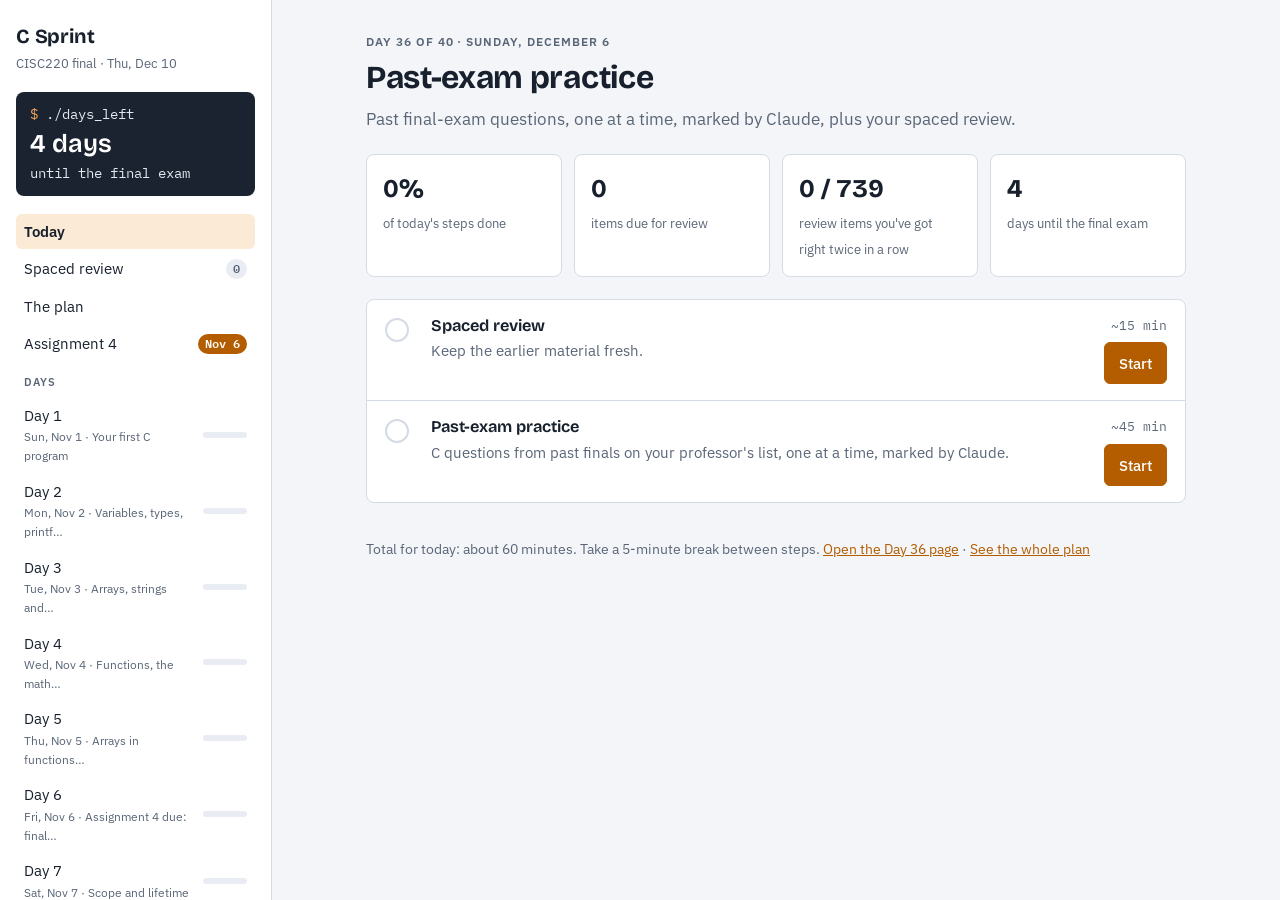
==== commit dc6f9c00: "C Sprint Day 21 and the complete C course Adds Day 21 (a string data type, part 2), a README, and re" ====
--- a/c-app/index.html
+++ b/c-app/index.html
@@ -254,7 +254,7 @@
 .toggle input { accent-color: var(--accent); width: 18px; height: 18px; }
 </style>
 <div class="shell"><aside class="rail" id="rail"></aside><main class="main" id="main"></main></div>
-<script>window.STUDY_DATA = {"days":[{"day":1,"title":"Your first C program","goal":"Write, compile and run a small C program, read gcc's messages, and know what gcc does to turn hello.c into ./hello.","topics":[{"id":"c1-structure","title":"What a C program looks like","notebook":"c/a_simple_c_program.ipynb","priority":"high","examNote":"On the exam you write C by hand. Every program you write needs `#include <stdio.h>` (if it prints), `int main(void) { ... }`, a `;` after each statement, and usually `return 0;`. Losing marks for a missing `;` or brace is easy to avoid.","blocks":[{"type":"md","text":"### Bash script vs C program\n\nA Bash script is **interpreted**: when you run `bash script.sh`, the program `bash` reads your file one line at a time and carries out each line as it goes. There is no separate translation step, so an error on line 20 is only noticed when Bash reaches line 20.\n\nA C program is **compiled**. *Compiling* means transforming code written in one language into another language. A *compiler* (we use `gcc`) reads your whole C *source code file* (plain text, usually ending in `.c`) and turns it into **machine code**, the language the computer's processor runs directly. The result is a separate file, an *executable program*, that you then run. If your C code has a mistake the compiler can see, you find out *before* anything runs.\n\n| | Bash script | C program |\n|---|---|---|\n| you write | `greet.sh` | `hello.c` |\n| before running | nothing (maybe `chmod +x`) | compile: `gcc -Wall -o hello hello.c` |\n| you run | `bash greet.sh` or `./greet.sh` | `./hello` (the compiled file) |\n| after editing | just run again | **compile again**, then run |"},{"type":"md","text":"### The smallest useful program\n\nThis is the course's *Hello, world!* program, with every part labelled below."},{"type":"code","code":"#include <stdio.h>\n\n/* hello.c: my first C program */\n\nint main(void) {\n    printf(\"Hello, world!\\n\");\n    return 0;\n}","caption":"hello.c"},{"type":"md","text":"- `#include <stdio.h>` is a **preprocessor directive** (any line starting with `#`). It inserts the *header file* `stdio.h` into your program. That file *declares* `printf` and `puts`: it tells the compiler these functions exist and what they accept. Without it the compiler does not know them.\n- `/* ... */` is a **comment**. The compiler ignores it. It may span many lines. Since C99 you can also write `// comment` to the end of a line.\n- `int main(void)` starts the definition of the **`main` function**. Every C program needs exactly one `main`: the program starts running there. `int` means `main` gives back (returns) an integer. `(void)` means it takes no command line arguments. (The other form, `int main(int argc, char *argv[])`, accepts command line arguments; it comes on a later day.)\n- `{` and `}` (**braces**) surround the *body* of `main`: the statements that run, top to bottom.\n- `printf(\"Hello, world!\\n\");` is a **statement**: it *calls* the function `printf` with one argument, the *string* `\"Hello, world!\\n\"` (text in double quotes). **Every statement ends with a semicolon `;`.** In Bash a new line ends a command; in C the `;` does.\n- `return 0;` ends `main` and hands the integer `0` back to the operating system. You will see where it goes in the next lesson.\n\nSpaces, blank lines and indentation do not matter to the compiler. We indent the body by 4 spaces so people can read it."},{"type":"md","text":"### printf and puts\n\nBoth are declared in `stdio.h` and both write text to *standard output* (`stdout`, the terminal unless you redirect it, exactly as in Bash).\n\n- `printf(\"text\")` prints **exactly** the characters you give it. To end the line you must write `\\n` (backslash n, the *newline character*) yourself. Inside a string, `\\n` is one character, not two.\n- `puts(\"text\")` prints the string **and then adds a newline itself**. It takes exactly one string.\n\nSo these two lines print the same thing:"},{"type":"code","code":"printf(\"Hello, world!\\n\");\nputs(\"Hello, world!\");","caption":"two ways to print one full line"},{"type":"md","text":"Forgetting `\\n` with `printf` glues the next output onto the same line. Here is a complete program that shows it:"},{"type":"code","code":"#include <stdio.h>\n\nint main(void) {\n    printf(\"one\");\n    printf(\"two\\n\");\n    puts(\"three\");\n    puts(\"\");\n    puts(\"four\");\n    return 0;\n}","caption":"lines.c"},{"type":"code","code":"$ gcc -Wall -o lines lines.c\n$ ./lines\nonetwo\nthree\n\nfour","caption":"real output: `puts(\"\")` prints an empty line"},{"type":"md","text":"`printf` can do much more: its first argument is a *formatting string* that may contain *conversion specifiers* starting with `%` (the notebook's `hello2.c` uses `printf(\"%s\\n\", \"Hello, world!\");`). You will learn those on a later day. For today, use `printf` only with plain text and `\\n`, and do not put a `%` in your strings."},{"type":"check","q":"Which line ends a statement in C, and which ends a command in Bash?","a":"In C a semicolon `;` ends a statement (the line break does not matter). In Bash the end of the line (or a `;`) ends a command."},{"type":"why","q":"Why do we need `#include <stdio.h>` at the top?","a":"`printf` and `puts` are not built into the C language; they live in the C standard library. `stdio.h` declares them, so the compiler knows they exist and what arguments they take. The preprocessor pastes that header into your file before compiling."},{"type":"pitfall","text":"Using single quotes for text: `puts('Hello');` is wrong in C. Text (a *string*) always goes in **double quotes**: `puts(\"Hello\");`. Single quotes mean something different in C (one character), unlike Bash where both kinds of quotes make strings."},{"type":"pitfall","text":"Writing `puts(\"Hello\\n\");` prints `Hello` **and then an empty line**, because `puts` adds its own newline after yours."},{"type":"md","text":"### Key points\n\n- Bash is interpreted line by line; C is **compiled** into machine code first, and you run the compiled file.\n- Shape of every program today: `#include <stdio.h>`, then `int main(void) { statements }` ending with `return 0;`.\n- Each statement ends with `;`. Braces `{ }` hold the body. Comments are `/* ... */` or `// ...`.\n- `printf` prints exactly what you give it, so add `\\n`. `puts` adds the newline for you.\n- Strings use double quotes."}]},{"id":"c1-cycle","title":"Compile, run, fix: the cycle","notebook":"c/a_simple_c_program.ipynb","priority":"high","examNote":"Know the exact command `gcc -Wall -o hello hello.c`, what `-o` and `-Wall` mean, that `./hello` runs it, and that `return n;` in `main` becomes the exit status shown by `echo $?`.","blocks":[{"type":"md","text":"### The cycle\n\n1. **Edit** the source file: `nano hello.c` (save with Ctrl+O, Enter; exit with Ctrl+X).\n2. **Compile** it: `gcc -Wall -o hello hello.c`\n3. If the compiler reports errors, go back to step 1.\n4. **Run** the program: `./hello`\n5. If the output is wrong, go back to step 1. **Every change needs a new compile**: `./hello` runs the old machine code until you compile again.\n\nWhat the parts of the compile command mean:\n\n- `gcc` is the GNU C compiler.\n- `-Wall` turns on (almost) **all warnings**: messages about code that compiles but is probably a mistake. Always use it.\n- `-o hello` names the **output** file `hello`. The argument right after `-o` is the name. Without `-o`, gcc calls the program `a.out`.\n- `hello.c` is the source file to compile.\n\nThe order of `-o hello` and `hello.c` does not matter (the notebook writes `gcc hello1.c -o hello1`). The lab checker also adds `-std=c17`, which tells gcc to follow the C17 standard, the version of C this course uses."},{"type":"try","text":"Make a folder and your first program: `mkdir -p ~/cisc220_c/day1 && cd ~/cisc220_c/day1`, then `nano hello.c` and type the hello.c program from the first lesson exactly. Save, exit, then run `gcc -Wall -o hello hello.c` and `./hello`. Use `ls -l` to see that `hello` is a new file with `x` (execute) permission, just like a script after `chmod +x`."},{"type":"code","code":"$ gcc -Wall -o hello hello.c\n$ ./hello\nHello, world!","caption":"no news is good news: gcc prints nothing when there are no errors or warnings"},{"type":"pitfall","text":"Why `./hello` and not `hello`? Same reason as for scripts: the shell only looks in the folders listed in `PATH` for commands, and your current folder is not one of them. `./` says \"the file in this folder\"."},{"type":"md","text":"### Reading a compiler error\n\nDelete the `;` after the `printf(...)` line, save, and compile again. gcc 13 (Ubuntu) prints:"},{"type":"code","code":"$ gcc -Wall -o hello hello.c\nhello.c: In function 'main':\nhello.c:6:30: error: expected ';' before 'return'\n    6 |     printf(\"Hello, world!\\n\")\n      |                              ^\n      |                              ;\n    7 |     return 0;\n      |     ~~~~~~","caption":"a missing semicolon"},{"type":"md","text":"Read it from the left: **file : line : column : kind : message**. `hello.c:6:30` means file `hello.c`, line 6, column 30 (the 30th character on the line). `error` means gcc could not make a program, so **no new `hello` file is written**. The `^` points at the spot, and gcc even suggests the fix (`;`).\n\nNotice the message mentions `return`, the next statement: gcc only noticed the problem when it reached the word after the missing `;`. So when an error makes no sense on its line, **look at the line before it**.\n\nFix the line (put the `;` back), save, compile again, run again. When there are several errors, fix the **first** one first: one mistake can cause a pile of follow-on messages."},{"type":"try","text":"Break hello.c on purpose, one mistake at a time, compile after each, read the line:column, then fix it: (1) remove the `;` after `printf(...)`; (2) delete the final `}`; (3) misspell `printf` as `prinft`. Compare what gcc says for each (the next lessons explain the third one)."},{"type":"md","text":"### Warnings vs errors\n\n- An **error** stops compiling. No program is produced (or the old one is left unchanged).\n- A **warning** still produces a program, but gcc thinks something is probably wrong. Treat warnings as bugs and fix them; the lab checker shows them to you.\n\nExample: this program declares an integer *variable* `x` (a named box holding an `int`, more on a later day) and never uses it."},{"type":"code","code":"#include <stdio.h>\n\nint main(void) {\n    int x = 5;\n    puts(\"Hello\");\n    return 0;\n}","caption":"warn.c"},{"type":"code","code":"$ gcc -Wall -o warn warn.c\nwarn.c: In function 'main':\nwarn.c:4:9: warning: unused variable 'x' [-Wunused-variable]\n    4 |     int x = 5;\n      |         ^\n$ ./warn\nHello","caption":"a warning: the program was still built and runs"},{"type":"md","text":"The `[-Wunused-variable]` at the end names the warning; it is one of the ones `-Wall` turns on. Without `-Wall`, gcc would have said nothing."},{"type":"md","text":"### return 0 is the exit status\n\nIn Bash, every command finishes with an **exit status**: `0` means success, anything else means failure, and `$?` holds the last one. A C program is a command too. **The value `main` returns becomes the program's exit status.** That is why a program that worked should `return 0;`."},{"type":"code","code":"#include <stdio.h>\n\nint main(void) {\n    puts(\"about to exit with status 3\");\n    return 3;\n}","caption":"status.c"},{"type":"code","code":"$ gcc -Wall -o status status.c\n$ ./status\nabout to exit with status 3\n$ echo $?\n3\n$ ./status && echo ok || echo failed\nabout to exit with status 3\nfailed","caption":"Bash sees status 3 as failure, so `||` runs"},{"type":"md","text":"- If `main` reaches its closing `}` without a `return`, it returns `0` automatically (special rule for `main` only). Writing `return 0;` is still the course style.\n- On Linux only the lowest 8 bits are kept, so an exit status is always 0 to 255 (`return 300;` shows up as `44`). Use small numbers.\n- `echo $?` reports the **last** command. Run it straight after `./status`, or you will see the status of whatever ran in between."},{"type":"try","text":"Compile and run status.c, then `echo $?`. Change `return 3;` to `return 0;`, run `./status` **without recompiling** and check `echo $?` (still 3: you ran the old program). Now recompile and check again."},{"type":"check","q":"You compile, get one `warning:` and no `error:`. Does `./prog` exist and run?","a":"Yes. Warnings still produce the program. But read the warning: it usually points at a real bug."},{"type":"md","text":"### Key points\n\n- Cycle: `nano prog.c` → `gcc -Wall -o prog prog.c` → `./prog`. Recompile after every edit.\n- `-o name` names the output (default `a.out`); `-Wall` turns on warnings.\n- Error messages read `file:line:column: error: message`. If the line looks fine, check the line before. Fix the first error first.\n- Error: no program made. Warning: program made, but probably buggy.\n- `return n;` in `main` sets the exit status; see it with `echo $?`. `0` means success."}]},{"id":"c1-stages","title":"What gcc actually does","notebook":"c/compiling.ipynb","priority":"medium","examNote":"Be able to name the four stages in order (preprocessing, compiling, assembling, linking), say what each produces, and say which stage reports `undefined reference`.","blocks":[{"type":"md","text":"### Four stages\n\n`gcc hello.c -o hello` looks like one step, but gcc runs four in a row:\n\n1. **Preprocessing.** The *preprocessor* handles the lines starting with `#`. `#include <stdio.h>` is replaced by the whole text of `stdio.h`, and comments are removed. Your file plus the headers it includes is called a *translation unit*. Stop here with `gcc -E hello.c > hello.i`.\n2. **Compiling.** The translation unit is turned into **assembly language**, a human-readable language whose lines map closely to the processor's machine instructions. Stop here with `gcc -S hello.c` (writes `hello.s`).\n3. **Assembling.** The assembly is turned into **object code** (`hello.o`): machine code for *this one file only*. It contains a *call* to `printf`, but not `printf` itself. Stop here with `gcc -c hello.c`.\n4. **Linking.** The *linker* (`ld`) joins the object code with the code of the functions it calls, here from the **C standard library**, where the machine code for `printf` and `puts` lives. The result is the executable `hello`. The standard library is linked automatically."},{"type":"try","text":"In your day1 folder run `gcc -E hello.c > hello.i`, then `wc -l hello.i` (over 800 lines from a 7-line file: that is `stdio.h` pasted in) and `tail -5 hello.i` (your `main` is at the end, and your comment is gone). Then `gcc -S hello.c` and `cat hello.s`: look for a line `call` with `printf` or `puts` (gcc may swap a simple `printf` ending in `\\n` for `puts`). Finally `gcc -c hello.c` and `ls`."},{"type":"code","code":"$ gcc -E hello.c | tail -5\nint main(void) {\n    printf(\"Hello, world!\\n\");\n    return 0;\n}\n$ gcc -E hello.c | wc -l\n821","caption":"the end of the preprocessor output (the line count depends on your system)"},{"type":"md","text":"### Errors from different stages\n\nKnowing the stages tells you what kind of mistake you made. Here `printf` is misspelled as `prinft`:"},{"type":"code","code":"#include <stdio.h>\n\nint main(void) {\n    prinft(\"Hello\\n\");\n    return 0;\n}","caption":"typo.c"},{"type":"code","code":"$ gcc -Wall -o typo typo.c\ntypo.c: In function 'main':\ntypo.c:4:5: warning: implicit declaration of function 'prinft'; did you mean 'printf'? [-Wimplicit-function-declaration]\n    4 |     prinft(\"Hello\\n\");\n      |     ^~~~~~\n      |     printf\n/usr/bin/ld: /tmp/cc3XZNQe.o: in function `main':\ntypo.c:(.text+0x18): undefined reference to `prinft'\ncollect2: error: ld returned 1 exit status","caption":"a compiler warning, then a linker error (the /tmp name changes every time)"},{"type":"md","text":"- The **compiler** only warns: no header declares `prinft`, but it lets the call through, hoping it is defined somewhere else.\n- The **linker** (`ld`) then searches your object code and the standard library for a function named `prinft`, finds none, and fails: **`undefined reference to`** always means a *linking* problem. Note there is no line:column here, because the linker works on object code, not on your source text.\n\n(Forgetting `#include <stdio.h>` gives a similar `implicit declaration of function 'puts'` warning. On our gcc 13 the program still links, because `puts` really is in the library, but newer gcc versions make it an error. Always include the header.)"},{"type":"md","text":"### -lm goes after the source file\n\nMath functions such as `sin` and `pow` (declared in `math.h`) are in a separate *math library* that is **not** linked automatically. You ask for it with `-lm` (\"link library m\"). You will need this for Assignment 4's `sin.c`.\n\n**Where you put `-lm` matters.** The linker reads its inputs **left to right**. When it reaches a library, it only takes the functions that the files *before it* still need. If `-lm` comes first, nothing needs `pow` yet, so nothing is taken; then your file asks for `pow` and it is too late. On Ubuntu, with a file `m.c` that calls `pow` (the code itself does not matter today):"},{"type":"code","code":"$ gcc -o m -lm m.c\n/usr/bin/ld: /tmp/ccyj9svi.o: in function `main':\nm.c:(.text+0x3f): undefined reference to `pow'\ncollect2: error: ld returned 1 exit status\n$ gcc -o m m.c -lm\n$","caption":"same files, different order: the second one works"},{"type":"pitfall","text":"The Assignment 4 handout writes `gcc -o sin -lm sin.c`. On Ubuntu that fails with `undefined reference to 'pow'` even if your code is perfect. Use `gcc -Wall -o sin sin.c -lm`."},{"type":"pitfall","text":"Mixing up names after `-o` destroys files: `gcc -o first.c second.c` silently **replaces your source file `first.c`** with machine code. (gcc refuses only when the two names are identical.) Always write the program name, with no `.c`, right after `-o`."},{"type":"why","q":"Why does a typo in a function name give no line number in the final error?","a":"Because the final error comes from the linker. The linker works on object code, after your source text has been compiled, so it only knows which function was missing (`undefined reference to 'prinft'`), not the line in your file. The compiler's warning just above it does have the line:column."},{"type":"md","text":"### Key points\n\n- gcc's four stages: **preprocess** (`#include`, remove comments; `-E`), **compile** to assembly (`-S`, `.s`), **assemble** to object code (`-c`, `.o`), **link** with the library to make the executable.\n- Object code for your file contains calls to `printf`/`puts` but not their code; the linker brings that in from the C standard library.\n- `undefined reference to` = linker error: a misspelled function or a missing library.\n- The math library needs `-lm`, written **after** the `.c` file, because the linker reads left to right."}]}],"flashcards":[{"id":"c1-fc-01","topic":"c1-structure","front":"Compiled vs interpreted: which is C, which is Bash?","back":"C is compiled: gcc translates the whole file into machine code, then you run the result. Bash is interpreted: bash reads and runs the script line by line."},{"id":"c1-fc-02","topic":"c1-structure","front":"What does `#include <stdio.h>` do?","back":"A preprocessor directive that inserts the header file stdio.h, which declares `printf` and `puts` so the compiler knows them."},{"id":"c1-fc-03","topic":"c1-structure","front":"Where does a C program start running?","back":"At the `main` function. Every program needs exactly one."},{"id":"c1-fc-04","topic":"c1-structure","front":"What does `int main(void)` say?","back":"`main` returns an `int` (the exit status) and takes no command line arguments."},{"id":"c1-fc-05","topic":"c1-structure","front":"What ends a statement in C?","back":"A semicolon `;`. Line breaks and indentation do not matter to the compiler."},{"id":"c1-fc-06","topic":"c1-structure","front":"Two kinds of comments in C?","back":"`/* ... */` (can span lines) and `// ...` to the end of the line (since C99)."},{"id":"c1-fc-07","topic":"c1-structure","front":"`printf` vs `puts` and newlines?","back":"`printf(\"hi\")` prints exactly `hi`, no newline; you add `\\n`. `puts(\"hi\")` prints `hi` and adds a newline itself."},{"id":"c1-fc-08","topic":"c1-structure","front":"What does `puts(\"\");` print?","back":"An empty line (just a newline)."},{"id":"c1-fc-09","topic":"c1-cycle","front":"Command to compile hello.c into a program named hello, with warnings?","back":"`gcc -Wall -o hello hello.c` (then run it with `./hello`)."},{"id":"c1-fc-10","topic":"c1-cycle","front":"What does `-o` do? What if you leave it out?","back":"Names the output file (the next argument). Without it gcc writes `a.out`."},{"id":"c1-fc-11","topic":"c1-cycle","front":"What does `-Wall` do?","back":"Turns on (almost) all warnings: messages about code that compiles but is probably wrong."},{"id":"c1-fc-12","topic":"c1-cycle","front":"How to read `hello.c:6:30: error: expected ';' before 'return'`?","back":"File hello.c, line 6, column 30, an error (no program made). The `;` is missing at the end of line 6, just before `return`."},{"id":"c1-fc-13","topic":"c1-cycle","front":"Error vs warning?","back":"Error: compiling stops and no program is made. Warning: the program is made but is probably buggy; fix it anyway."},{"id":"c1-fc-14","topic":"c1-cycle","front":"Where does `return 3;` in `main` go?","back":"It becomes the program's exit status; `echo $?` right after running prints 3."},{"id":"c1-fc-15","topic":"c1-cycle","front":"You edited prog.c but `./prog` still behaves the old way. Why?","back":"You did not recompile. `./prog` runs the old machine code until you run gcc again."},{"id":"c1-fc-16","topic":"c1-stages","front":"gcc's four stages in order?","back":"Preprocessing, compiling (to assembly), assembling (to object code), linking (to the executable)."},{"id":"c1-fc-17","topic":"c1-stages","front":"What stage gives `undefined reference to 'xyz'`?","back":"Linking: no object code or library defines a function named xyz (typo, or missing library like `-lm`)."},{"id":"c1-fc-18","topic":"c1-stages","front":"Where does `-lm` go and why?","back":"After the source file: `gcc -o sin sin.c -lm`. The linker reads left to right and only takes from a library what earlier files need."}],"quiz":[{"id":"c1-q-01","topic":"c1-structure","type":"output","q":"What does this program print?","code":"#include <stdio.h>\n\nint main(void) {\n    printf(\"ab\");\n    printf(\"cd\\n\");\n    puts(\"ef\");\n    return 0;\n}","answer":"abcd\nef","explain":"The first `printf` has no `\\n`, so `cd` continues the same line. `puts` adds its own newline after `ef`."},{"id":"c1-q-02","topic":"c1-structure","type":"output","q":"What does this program print?","code":"#include <stdio.h>\n\nint main(void) {\n    puts(\"top\");\n    puts(\"\");\n    printf(\"bottom\\n\");\n    return 0;\n}","answer":"top\n\nbottom","explain":"`puts(\"\")` prints only a newline, which shows as an empty line."},{"id":"c1-q-03","topic":"c1-structure","type":"output","q":"What does this program print?","code":"#include <stdio.h>\n\nint main(void) {\n    puts(\"x\\n\");\n    puts(\"y\");\n    return 0;\n}","answer":"x\n\ny","explain":"`puts` prints `x`, then your `\\n`, then its own newline: so there is an empty line between `x` and `y`."},{"id":"c1-q-04","topic":"c1-structure","type":"output","q":"What does this program print?","code":"#include <stdio.h>\n\nint main(void) {\n    printf(\"1\\n2\\n\");\n    // puts(\"3\");\n    /* puts(\"4\"); */\n    printf(\"5\\n\");\n    return 0;\n}","answer":"1\n2\n5","explain":"One `printf` can print several lines: each `\\n` ends one. The two `puts` calls are inside comments, so they never run."},{"id":"c1-q-05","topic":"c1-structure","type":"mcq","q":"Which line correctly prints `Hi` followed by a newline?","options":["puts('Hi');","printf(\"Hi\");","puts(\"Hi\")","printf(\"Hi\\n\");"],"answer":3,"explain":"Strings need double quotes (not single), `printf` needs `\\n` for the newline, and every statement needs a `;`."},{"id":"c1-q-06","topic":"c1-structure","type":"short","q":"In one or two sentences: how is running a C program different from running a Bash script?","answer":"A Bash script is interpreted: bash reads and runs it line by line. A C program must first be compiled by gcc into a machine-code executable, and then you run that executable (e.g. `./hello`); after every edit you must compile again.","explain":"Compiled vs interpreted is the key difference. The compiler checks the whole file before anything runs."},{"id":"c1-q-07","topic":"c1-cycle","type":"short","q":"Write the command that compiles `pattern.c` into a program named `pattern` with all warnings on, and the command that runs it.","answer":"`gcc -Wall -o pattern pattern.c` then `./pattern`","explain":"`-o pattern` names the output; `-Wall` enables warnings; `./` runs a file in the current folder."},{"id":"c1-q-08","topic":"c1-cycle","type":"short","q":"gcc prints `prog.c:5:5: error: expected ';' before 'return'`. What do the two numbers mean, and where is the mistake most likely?","answer":"Line 5, column 5. The `;` is missing at the end of the statement before `return`, most likely on line 4.","explain":"gcc only notices a missing `;` when it reaches the next word, so look at the line before."},{"id":"c1-q-09","topic":"c1-cycle","type":"output","q":"You compile this as `prog`. What does `./prog; echo $?` print?","code":"#include <stdio.h>\n\nint main(void) {\n    puts(\"done\");\n    return 2;\n}","answer":"done\n2","explain":"The program prints `done`; `main` returns 2, which is the exit status that `echo $?` shows."},{"id":"c1-q-10","topic":"c1-cycle","type":"output","q":"You compile this as `prog`. What does `./prog && echo yes || echo no` print?","code":"#include <stdio.h>\n\nint main(void) {\n    puts(\"checking\");\n    return 1;\n}","answer":"checking\nno","explain":"Exit status 1 means failure in Bash, so `&&` skips `echo yes` and `||` runs `echo no`."},{"id":"c1-q-11","topic":"c1-cycle","type":"mcq","q":"gcc prints one `warning:` line and nothing else. What happened?","options":["No program was made","The program was made, but gcc thinks some code is probably wrong","The old program was deleted","The program will crash"],"answer":1,"explain":"Warnings do not stop compiling. Errors do. A warning is still worth fixing."},{"id":"c1-q-12","topic":"c1-stages","type":"mcq","q":"Which gcc stage replaces `#include <stdio.h>` with the contents of the header?","options":["Preprocessing","Compiling","Assembling","Linking"],"answer":0,"explain":"Lines starting with `#` are preprocessor directives, handled first. `gcc -E` shows the result."},{"id":"c1-q-13","topic":"c1-stages","type":"short","q":"`gcc -o area -lm area.c` fails with `undefined reference to 'sqrt'`, but the code is correct. Fix the command and explain why it works.","answer":"`gcc -o area area.c -lm`. The linker reads left to right and only takes functions from a library that earlier inputs still need; with `-lm` first nothing needed `sqrt` yet, so it was skipped.","explain":"`undefined reference` is a linker error. Put libraries after the source files."}],"write":[{"id":"c1-w-01","topic":"c1-structure","stage":"worked","marks":4,"prompt":"Write a complete C program `menu.c` that prints these three lines exactly, then ends successfully:\n\n```\nMenu\n1. Soup\n2. Salad\n```\n\nUse `puts` for the first line and a single `printf` for the other two.","starter":"","solution":"#include <stdio.h>\n\nint main(void) {\n    puts(\"Menu\");\n    printf(\"1. Soup\\n2. Salad\\n\");\n    return 0;\n}","explain":"`#include <stdio.h>` declares `puts` and `printf`. The program starts at `main`. `puts` adds the newline after `Menu` itself. One `printf` prints two lines because the string contains two `\\n`; the last `\\n` is needed so the output ends with a newline. `return 0;` gives exit status 0 (success).","rubric":[{"marks":1,"item":"`#include <stdio.h>` and `int main(void) { ... }`"},{"marks":1,"item":"`puts(\"Menu\");` with no extra `\\n`"},{"marks":1,"item":"one `printf` with both lines and both `\\n`"},{"marks":1,"item":"`return 0;` and every statement ends with `;`"}],"pitfalls":["`puts(\"Menu\\n\")` adds a blank line","forgetting the final `\\n` in printf","single quotes around strings"]},{"id":"c1-w-02","topic":"c1-cycle","stage":"faded","marks":4,"prompt":"Fill in the blanks so the program prints `not found` on its own line and exits with status 1. Then write the command that compiles it as `find1` with warnings, and the command that shows the exit status after running it.","starter":"#include ____\n\nint ____(void) {\n    printf(\"not found____\");\n    return ____;\n}","solution":"#include <stdio.h>\n\nint main(void) {\n    printf(\"not found\\n\");\n    return 1;\n}\n\n/* gcc -Wall -o find1 find1.c\n   ./find1\n   echo $? */","explain":"","rubric":[{"marks":1,"item":"`<stdio.h>` and `main`"},{"marks":1,"item":"`\\n` at the end of the printf string"},{"marks":1,"item":"`return 1;`"},{"marks":1,"item":"`gcc -Wall -o find1 find1.c`, then `./find1` and `echo $?`"}],"pitfalls":["writing `exit status` text instead of returning it","running `echo $?` after another command, which reports that command instead"]},{"id":"c1-w-03","topic":"c1-structure","stage":"blank","marks":4,"prompt":"Write a complete C program that prints this arrow exactly (no spaces at the ends of lines) and exits with status 0. Use any mix of `printf` and `puts`.\n\n```\n  ^\n /|\n  |\n  |\n```\n\nHint: the second line is a space, a slash and a bar.","starter":"","solution":"#include <stdio.h>\n\nint main(void) {\n    puts(\"  ^\");\n    puts(\" /|\");\n    puts(\"  |\");\n    puts(\"  |\");\n    return 0;\n}","rubric":[{"marks":1,"item":"correct program structure (`#include <stdio.h>`, `int main(void)`, braces)"},{"marks":2,"item":"four lines exactly right, including leading spaces, each ending in a newline"},{"marks":1,"item":"`return 0;` and semicolons"}],"pitfalls":["a `/` is a normal character in a string, but a backslash `\\` is not (it starts an escape like `\\n`), which is why this arrow avoids it","losing the leading spaces"]}]},{"day":2,"title":"Variables, types, printf and control flow","goal":"Declare and use int, unsigned int, double, char and size_t variables, predict integer versus floating-point arithmetic, print values with exact widths and precisions, and write if statements, loops and small functions.","topics":[{"id":"c2-vars","title":"Variables, types and arithmetic","notebook":"c/types.ipynb","priority":"high","examNote":"Exam questions love `7 / 2` (it is `3`), `-7 % 2` (it is `-1`) and `(double) a / b` versus `(double) (a / b)`. Trace them by hand.","blocks":[{"type":"md","text":"A **variable** is a named box in memory that holds one value. In C every variable has a **type**, and the type\ndecides what values the box can hold and what you can do with it.\n\nYou create a variable with a **declaration**: the type, then the name, then a semicolon.\n\n```c\nint count;\n```\n\nA name (formally an *identifier*) is made of letters, digits and underscores and cannot start with a digit:\n`total`, `max_value`, `x2` are fine; `2x` is not.\n\n### The five types you need today\n\n| Type | Holds | Example value |\n| :--- | :--- | :--- |\n| `int` | whole numbers, negative or not | `-5`, `0`, `42` |\n| `unsigned int` | whole numbers that are never negative | `0`, `40000` |\n| `double` | numbers with a fractional part (floating point) | `3.14`, `-0.5`, `2.0` |\n| `char` | one character, written in single quotes | `'A'`, `'z'`, `'7'` |\n| `size_t` | an unsigned whole number used for sizes, lengths and counts | `0`, `12` |\n\n`size_t` is not a new kind of number: it is a name for some unsigned integer type that is big enough to hold the size\nof anything in memory. It is defined in `<stdio.h>` (and `<stddef.h>`, `<stdlib.h>`, `<string.h>`). You will meet it again\nwhenever you work with string lengths."},{"type":"md","text":"### Initialising and assigning\n\nGiving a variable a value **in its declaration** is called **initialisation**. Giving an existing variable a new value\nlater is called **assignment**. Both use `=`, which means *store*, not *is equal to*."},{"type":"code","code":"#include <stdio.h>\n\nint main(void) {\n    int count = 3;              // a whole number; may be negative\n    unsigned int pages = 250;   // a whole number that is never negative\n    double price = 19.99;       // a number with a fractional part\n    char grade = 'A';           // one character, written in single quotes\n    size_t length = 12;         // an unsigned type for sizes and counts\n\n    count = count + 1;          // assignment: replace the old value\n\n    printf(\"count  = %d\\n\", count);\n    printf(\"pages  = %u\\n\", pages);\n    printf(\"price  = %f\\n\", price);\n    printf(\"grade  = %c\\n\", grade);\n    printf(\"length = %zu\\n\", length);\n    return 0;\n}","caption":"vars.c: one variable of each type. `%d`, `%u`, `%f`, `%c` and `%zu` tell `printf` how to print each type (next lesson)."},{"type":"code","code":"$ gcc -Wall -o vars vars.c\n$ ./vars\ncount  = 4\npages  = 250\nprice  = 19.990000\ngrade  = A\nlength = 12"},{"type":"pitfall","text":"A variable declared inside a function and **not** initialised holds an indeterminate (garbage) value. Reading it before you assign it is a bug and its output is not predictable. Always initialise: `int total = 0;`."},{"type":"md","text":"### `const`: a read-only variable\n\nPut `const` in front of the type and the variable cannot be assigned to after its initialisation (like `final` in Java).\nUse it for values that should never change, such as a limit. The compiler refuses to build code that tries to change it:"},{"type":"code","code":"#include <stdio.h>\n\nint main(void) {\n    const int max = 10;   // read-only from now on\n    max = 20;             // error: max is const\n    printf(\"%d\\n\", max);\n    return 0;\n}","caption":"const_bad.c (does not compile)"},{"type":"code","code":"$ gcc -Wall -o const_bad const_bad.c\nconst_bad.c:5:9: error: assignment of read-only variable ‘max’\n    5 |     max = 20;             // error: max is const\n      |         ^"},{"type":"md","text":"### Arithmetic\n\nThe operators are `+`, `-`, `*`, `/` and `%` (remainder, also called *mod*). `*`, `/` and `%` happen before `+` and `-`;\nuse parentheses to change the order: `n * (n + 1) / 2`.\n\nThe important rule: **the types of the two operands decide what kind of arithmetic is done.**\n\n- `int / int` is **integer division**: the fraction is thrown away (it rounds toward zero). `7 / 2` is `3`, `-7 / 2` is `-3`.\n- `%` gives the remainder and works only on integers. `7 % 2` is `1`. The remainder has the sign of the left operand: `-7 % 2` is `-1`.\n- If **either** operand is a `double`, the other is converted to `double` first and you get **floating-point division**: `7.0 / 2` is `3.5`."},{"type":"code","code":"#include <stdio.h>\n\nint main(void) {\n    int a = 7;\n    int b = 2;\n    printf(\"a / b   = %d\\n\", a / b);     // int / int: fraction thrown away\n    printf(\"a mod b = %d\\n\", a % b);     // remainder\n    printf(\"-7 / 2  = %d\\n\", -7 / 2);    // rounds toward zero\n    printf(\"-7 mod 2 = %d\\n\", -7 % 2);   // remainder has the sign of -7\n    printf(\"7.0 / 2 = %f\\n\", 7.0 / 2);   // one double: double division\n    return 0;\n}","caption":"division.c"},{"type":"code","code":"$ gcc -Wall -o division division.c\n$ ./division\na / b   = 3\na mod b = 1\n-7 / 2  = -3\n-7 mod 2 = -1\n7.0 / 2 = 3.500000"},{"type":"md","text":"### Mixing `int` and `double`, and casts\n\nStoring an `int` result into a `double` variable does **not** bring the fraction back: the division already happened\nwith integers. To get a real average you must make one operand a `double` *before* dividing. A **cast** does that:\n`(double) total` means \"the value of `total`, converted to `double`\".\n\nA cast applies only to the value right after it. `(double) total / n` converts `total` and then divides, but\n`(double) (total / n)` divides first (integer division) and converts the already-truncated result.\n\nGoing the other way, storing a `double` into an `int` drops the fraction (no rounding)."},{"type":"code","code":"#include <stdio.h>\n\nint main(void) {\n    int total = 9;\n    int n = 4;\n    double wrong = total / n;            // 9 / 4 is the int 2, then 2 becomes 2.0\n    double right = (double) total / n;   // 9.0 / 4 is 2.25\n    double late = (double) (total / n);  // cast happens after int division: 2.0\n    int whole = 3.99;                    // double to int: the fraction is dropped\n    printf(\"wrong = %f\\n\", wrong);\n    printf(\"right = %f\\n\", right);\n    printf(\"late  = %f\\n\", late);\n    printf(\"whole = %d\\n\", whole);\n    return 0;\n}","caption":"mixing.c"},{"type":"code","code":"$ gcc -Wall -o mixing mixing.c\n$ ./mixing\nwrong = 2.000000\nright = 2.250000\nlate  = 2.000000\nwhole = 3"},{"type":"why","q":"Why does C have two kinds of division at all?","a":"Integers and floating-point numbers are stored in completely different ways, and the processor has separate instructions for each. C exposes this directly: it picks the instruction from the operand types. Integer division is exact for whole-number work (counting, splitting into groups, digits), and `%` gives the leftover."},{"type":"pitfall","text":"Dividing an integer by zero (`x / 0` or `x % 0` with ints) is undefined behaviour: the program may crash or do anything. Check the divisor first."},{"type":"check","q":"What are `17 / 5`, `17 % 5` and `17 / 5.0`?","a":"`3`, `2` and `3.4`. The first two use integers; the last has a `double` operand so it is floating-point division."},{"type":"check","q":"`int a = 5, b = 2;` What is `(double) (a / b)`? What is `(double) a / b`?","a":"`2.0` (int division happens first, giving 2) and `2.5` (a becomes 5.0, then 5.0 / 2)."},{"type":"try","text":"Copy mixing.c into `~/cisc220_c/day2/`, compile it with `gcc -Wall -o mixing mixing.c` and run it. Then change `n` to `3` and predict all four lines before running it again."},{"type":"md","text":"### Key points\n\n- Declare before use: `type name;`. Initialise with `=` in the declaration; assign with `=` later.\n- `int`, `unsigned int`, `double`, `char` (`'A'`), `size_t` (unsigned, for sizes and counts).\n- `const` makes a variable read-only; assigning to it is a compile error.\n- `int / int` truncates toward zero; `%` is the remainder (sign of the left operand).\n- One `double` operand makes it floating-point division. Cast *before* dividing: `(double) total / n`.\n- `double` to `int` drops the fraction. Never read an uninitialised variable."}]},{"id":"c2-printf","title":"printf: conversions, width and precision","notebook":"c/floats.ipynb","priority":"high","examNote":"Assignment 4's sin.c prints its answer with `%24.17f`. Know what each number means: width 24 = at least 24 characters, padded on the left with spaces; precision 17 = 17 digits after the decimal point.","blocks":[{"type":"md","text":"`printf` prints its first argument, the **format string**, but each **conversion specification** (a `%` followed by a\nletter) is replaced by the next argument, converted to text. The letter must match the argument's type.\n\n| Conversion | Prints a ... | Example |\n| :--- | :--- | :--- |\n| `%d` | `int` (decimal) | `-5` |\n| `%u` | `unsigned int` | `40000` |\n| `%zu` | `size_t` | `8` |\n| `%f` | `double` (6 digits after the point by default) | `9.810000` |\n| `%c` | `char` (the character itself) | `z` |\n| `%s` | string (for now: a string literal in double quotes) | `hello` |\n| `%%` | a literal `%` sign (uses no argument) | `%` |\n\nArguments are used left to right, one per conversion."},{"type":"code","code":"#include <stdio.h>\n\nint main(void) {\n    int temp = -5;\n    unsigned int u = 40000;\n    size_t size = 8;\n    double g = 9.81;\n    char c = 'z';\n    printf(\"int      %d\\n\", temp);\n    printf(\"unsigned %u\\n\", u);\n    printf(\"size_t   %zu\\n\", size);\n    printf(\"double   %f\\n\", g);\n    printf(\"char     %c\\n\", c);\n    printf(\"string   %s\\n\", \"hello\");\n    printf(\"%d items at %f each, grade %c\\n\", 3, 2.5, 'B');\n    return 0;\n}","caption":"specifiers.c"},{"type":"code","code":"$ gcc -Wall -o specifiers specifiers.c\n$ ./specifiers\nint      -5\nunsigned 40000\nsize_t   8\ndouble   9.810000\nchar     z\nstring   hello\n3 items at 2.500000 each, grade B"},{"type":"pitfall","text":"A conversion that does not match its argument is undefined behaviour: the output is not predictable. `gcc -Wall` catches most of these, so always compile with `-Wall` and fix every warning:\n\n```\n$ gcc -Wall -o wrongspec wrongspec.c\nwrongspec.c:5:14: warning: format ‘%d’ expects argument of type ‘int’, but argument 2 has type ‘double’ [-Wformat=]\n    5 |     printf(\"%d\\n\", x);    // wrong: %d needs an int\n      |             ~^     ~\n      |              |     |\n      |              int   double\n      |             %f\n```"},{"type":"md","text":"### Field width and precision\n\nBetween the `%` and the letter you can put a **width** and a **precision**: `%` *width* `.` *precision* `f`.\n\n- **Width** is the *minimum* number of characters to print. If the value is shorter, it is padded with spaces on the\n  **left**, so numbers line up on the right (right-aligned). A `-` before the width pads on the right instead (left-aligned).\n  If the value is longer than the width, it is printed in full; the width never cuts anything off.\n- **Precision** (the number after the `.`) for `%f` is the number of **digits after the decimal point**. The value is\n  rounded to that many digits. `%.0f` prints no decimal point at all.\n\nThe width counts *every* character: the sign, the digits before the point, the point itself and the digits after it."},{"type":"code","code":"#include <stdio.h>\n\nint main(void) {\n    int n = 42;\n    double third = 1.0 / 3.0;\n    printf(\"[%d]\\n\", n);\n    printf(\"[%5d]\\n\", n);         // width 5: at least 5 characters\n    printf(\"[%-5d]\\n\", n);        // minus sign: left-aligned\n    printf(\"[%1d]\\n\", 12345);     // too narrow: never cut off\n    printf(\"[%.3f]\\n\", third);    // precision 3: 3 digits after the point\n    printf(\"[%8.2f]\\n\", third);   // width 8, precision 2\n    printf(\"[%24.17f]\\n\", third); // width 24, precision 17\n    printf(\"[%.2f]\\n\", 2.999);    // rounded, not chopped\n    printf(\"[%.0f]\\n\", 7.5);      // no digits after the point\n    return 0;\n}","caption":"width.c: the square brackets show exactly where the spaces are."},{"type":"code","code":"$ gcc -Wall -o width width.c\n$ ./width\n[42]\n[   42]\n[42   ]\n[12345]\n[0.333]\n[    0.33]\n[     0.33333333333333331]\n[3.00]\n[8]"},{"type":"md","text":"Read `%24.17f` with `1.0 / 3.0`: precision 17 gives `0.33333333333333331` (17 digits after the point). That is\n1 + 1 + 17 = 19 characters, so width 24 adds 24 - 19 = 5 spaces in front. Notice the last digits are `31`, not `33`:\na `double` holds about 16 significant decimal digits, so digits that far out show the tiny error in the stored value.\nThat is normal, not a bug."},{"type":"why","q":"Why is padding on the left the default?","a":"Tables of numbers are read by place value, so ones digits should line up under ones digits. Right-aligning in a fixed width does that automatically when every row uses the same conversion, for example `%6d` or `%8.2f`."},{"type":"md","text":"### Printing a literal `%`\n\nBecause `%` starts a conversion, write `%%` to print one percent sign:"},{"type":"code","code":"#include <stdio.h>\n\nint main(void) {\n    int score = 87;\n    printf(\"You scored %d%%\\n\", score);\n    printf(\"%%d prints an int\\n\");\n    return 0;\n}","caption":"percent.c"},{"type":"code","code":"$ gcc -Wall -o percent percent.c\n$ ./percent\nYou scored 87%\n%d prints an int"},{"type":"check","q":"How many characters does `printf(\"%8.3f\", 2.5)` print, and what are they?","a":"8 characters: `2.500` is 5 characters, so 3 spaces come first: `   2.500`."},{"type":"check","q":"Which format prints a `double` in at least 10 characters with 4 digits after the point?","a":"`%10.4f`."},{"type":"try","text":"Add the line `printf(\"[%-24.17f]\\n\", third);` to width.c, compile and run it, and see the 5 spaces move to the right side of the number."},{"type":"md","text":"### Key points\n\n- `%d` int, `%u` unsigned int, `%zu` size_t, `%f` double, `%c` char, `%s` string, `%%` a literal `%`.\n- The conversion must match the argument's type; a mismatch is undefined behaviour. `-Wall` warns you.\n- Width = minimum characters, padded with spaces on the left (right-aligned); `-` left-aligns. Never truncates.\n- Precision for `%f` = digits after the point, rounded. `%f` alone means `%.6f`.\n- `%24.17f`: 17 digits after the point, whole thing at least 24 characters wide."}]},{"id":"c2-control","title":"Control flow and simple functions","notebook":"c/statements.ipynb","priority":"high","examNote":"On the handwritten exam you will write loops and small functions from scratch. Practise `for (int i = 0; i < n; i++)` until you can write it without thinking, and always put a helper function above `main`.","blocks":[{"type":"md","text":"C's `if`, `while` and `for` statements look exactly like Java's.\n\n### Comparisons and true/false\n\nThe comparison operators are `==` (equal), `!=` (not equal), `<`, `<=`, `>`, `>=`. In C a comparison gives\nthe `int` **1** if it is true and **0** if it is false (a `bool` type exists in `<stdbool.h>`; you will meet it later). In a condition,\n**0 means false and any other value means true**.\n\nThe **logical operators** combine conditions:\n\n- `a && b` (and): true only if both are true.\n- `a || b` (or): true if at least one is true.\n- `!a` (not): true if `a` is false.\n\n`&&` and `||` stop early (*short-circuit*): in `a && b`, if `a` is false then `b` is not evaluated at all."},{"type":"code","code":"#include <stdio.h>\n\nint main(void) {\n    int age = 20;\n    int has_ticket = 0;        // 0 means false\n    printf(\"%d\\n\", age >= 18);                  // true is 1\n    printf(\"%d\\n\", age >= 18 && has_ticket);    // both must be true\n    printf(\"%d\\n\", age >= 18 || has_ticket);    // at least one true\n    printf(\"%d\\n\", !has_ticket);                // not\n    if (age >= 13 && age <= 19) {\n        puts(\"teenager\");\n    } else {\n        puts(\"not a teenager\");\n    }\n    return 0;\n}","caption":"logic.c"},{"type":"code","code":"$ gcc -Wall -o logic logic.c\n$ ./logic\n1\n0\n1\n1\nnot a teenager"},{"type":"md","text":"### `if` / `else if` / `else`\n\nThe conditions are tested from top to bottom and **only the first true branch runs**. The final `else` runs if none\nwere true. A **block** is a group of statements inside braces `{ }`; it acts as one statement."},{"type":"code","code":"#include <stdio.h>\n\nint main(void) {\n    int val = -7;\n    int rem = val % 2;\n    if (rem == 0) {\n        puts(\"even\");\n    } else if (rem < 0) {\n        puts(\"odd and negative\");\n    } else {\n        puts(\"odd and positive\");\n    }\n    return 0;\n}","caption":"ifelse.c (from the course notebook, with val = -7)"},{"type":"code","code":"$ gcc -Wall -o ifelse ifelse.c\n$ ./ifelse\nodd and negative"},{"type":"pitfall","text":"`if (x = 5)` *assigns* 5 to `x` and is always true. Comparison is `==`. `gcc -Wall` warns: `suggest parentheses around assignment used as truth value`."},{"type":"pitfall","text":"Without braces, only the **one** next statement belongs to the `if`. Indentation means nothing to the compiler:\n\n```c\nif (x > 10)\n    printf(\"big\\n\");\n    printf(\"done\\n\");    // always runs\n```\n\n`gcc -Wall` warns `this 'if' clause does not guard...` (`-Wmisleading-indentation`). Always use braces."},{"type":"md","text":"### Loops, `++`, `--` and compound assignment\n\n- `while (condition) { body }` repeats the body as long as the condition is true. It tests *before* each pass.\n- `for (start; condition; step) { body }` puts the three parts of a counting loop on one line. A counter declared in\n  the `for`, like `int i`, exists only inside the loop.\n- `i++` adds 1 to `i`; `i--` subtracts 1.\n- `x += 5` means `x = x + 5`. Likewise `-=`, `*=`, `/=`, `%=`."},{"type":"code","code":"#include <stdio.h>\n\nint main(void) {\n    int left = 3;\n    while (left > 0) {\n        printf(\"left = %d\\n\", left);\n        left--;                       // same as left = left - 1\n    }\n\n    for (int i = 0; i < 3; i++) {\n        printf(\"i = %d\\n\", i);\n    }\n\n    int power = 1;\n    for (int k = 1; k <= 5; k++) {\n        power *= 2;                   // same as power = power * 2\n    }\n    printf(\"2 to the 5 = %d\\n\", power);\n    return 0;\n}","caption":"loops.c"},{"type":"code","code":"$ gcc -Wall -o loops loops.c\n$ ./loops\nleft = 3\nleft = 2\nleft = 1\ni = 0\ni = 1\ni = 2\n2 to the 5 = 32"},{"type":"code","code":"#include <stdio.h>\n\nint main(void) {\n    int x = 10;\n    x += 5;     // 15\n    x -= 3;     // 12\n    x *= 2;     // 24\n    x /= 5;     // 4 (int division)\n    x %= 3;     // 1\n    x++;        // 2\n    printf(\"x = %d\\n\", x);\n    return 0;\n}","caption":"assignops.c: trace it line by line; the comments show each new value."},{"type":"code","code":"$ gcc -Wall -o assignops assignops.c\n$ ./assignops\nx = 2"},{"type":"check","q":"How many times does `for (int i = 0; i < 5; i++)` run its body, and what values does `i` take?","a":"5 times: `i` is 0, 1, 2, 3, 4. When `i` becomes 5 the condition `i < 5` is false and the loop stops."},{"type":"md","text":"### Writing your own functions\n\nA function definition has a **return type**, a **name**, a **parameter list** in parentheses, and a body:\n\n```c\nint square(int x) {\n    return x * x;\n}\n```\n\n- **Parameters** (`int x`) are local variables that receive copies of the values passed in a **call** such as `square(6)`.\n- `return value;` ends the function and hands the value back to the caller. The value should match the return type.\n- A function that returns nothing has return type `void` and uses `return;` or just reaches the closing brace.\n- A function that takes no parameters says so with `void`, like `int main(void)`."},{"type":"code","code":"#include <stdio.h>\n\n// returns the square of x\nint square(int x) {\n    return x * x;\n}\n\n// returns the area of a w-by-h rectangle\ndouble area(double w, double h) {\n    return w * h;\n}\n\n// prints n stars and a newline; returns nothing\nvoid stars(int n) {\n    for (int i = 0; i < n; i++) {\n        printf(\"*\");\n    }\n    printf(\"\\n\");\n}\n\nint main(void) {\n    int s = square(6);\n    printf(\"square(6) = %d\\n\", s);\n    printf(\"square(2 + 1) = %d\\n\", square(2 + 1));\n    printf(\"area = %.1f\\n\", area(2.5, 4.0));\n    stars(5);\n    return 0;\n}","caption":"functions.c"},{"type":"code","code":"$ gcc -Wall -o functions functions.c\n$ ./functions\nsquare(6) = 36\nsquare(2 + 1) = 9\narea = 10.0\n*****"},{"type":"md","text":"### Declare before use\n\nThe compiler reads your file from top to bottom. When it reaches a call, it must already know the function's name,\nreturn type and parameters. The simplest rule: **put your functions above `main`**. If you call a function before\nit appears, gcc 13 warns (and newer gcc versions refuse to compile):"},{"type":"code","code":"#include <stdio.h>\n\nint main(void) {\n    printf(\"%d\\n\", twice(4));   // twice is not declared yet\n    return 0;\n}\n\nint twice(int x) {\n    return 2 * x;\n}","caption":"implicit.c: the call comes before the function."},{"type":"code","code":"$ gcc -Wall -o implicit implicit.c\nimplicit.c:4:20: warning: implicit declaration of function ‘twice’ [-Wimplicit-function-declaration]\n    4 |     printf(\"%d\\n\", twice(4));   // twice is not declared yet\n      |                    ^~~~~"},{"type":"md","text":"The other fix is a **declaration** (also called a *prototype*): the function's first line followed by `;`, placed\nabove the call. It promises the function exists; the full **definition** can then come later."},{"type":"code","code":"#include <stdio.h>\n\nint twice(int x);   // declaration (prototype): promises twice exists\n\nint main(void) {\n    printf(\"%d\\n\", twice(4));\n    return 0;\n}\n\nint twice(int x) {  // definition\n    return 2 * x;\n}","caption":"prototype.c: compiles with no warnings."},{"type":"md","text":"### Parameters are copies\n\nC passes arguments **by value**: the function gets a copy. Changing a parameter does not change the caller's variable,\neven if they have the same name."},{"type":"code","code":"#include <stdio.h>\n\nvoid reset(int n) {\n    n = 0;                       // changes only the copy\n    printf(\"in reset: n = %d\\n\", n);\n}\n\nint main(void) {\n    int n = 5;\n    reset(n);\n    printf(\"in main:  n = %d\\n\", n);\n    return 0;\n}","caption":"byvalue.c"},{"type":"code","code":"$ gcc -Wall -o byvalue byvalue.c\n$ ./byvalue\nin reset: n = 0\nin main:  n = 5"},{"type":"why","q":"Why does `main` return `int` if no one calls it in our program?","a":"The shell calls it, in effect. The value `main` returns becomes the program's exit status, which you see with `echo $?` (Day 1). Your own functions work the same way: the caller receives the returned value."},{"type":"check","q":"Write the first line (the header) of a function `celsius` that takes a `double` temperature in Fahrenheit and returns a `double`.","a":"`double celsius(double f)`  (any parameter name is fine)."},{"type":"try","text":"Run `./cdrill.sh start 2` in `~/CISC220_current/c-app/drills` and do the labs. Then try `./cdrill.sh check 2`. Each lab uses `int main(void)` only."},{"type":"md","text":"### Key points\n\n- Comparisons give `1` (true) or `0` (false); in a condition, 0 is false, anything else true. `&&`, `||`, `!`.\n- `if` / `else if` / `else`: the first true branch runs, only that one. Use `==` to compare, and always use braces.\n- `while` tests before each pass; `for (int i = 0; i < n; i++)` counts; `i++`, `i--`, `+=`, `-=`, `*=`, `/=`, `%=`.\n- A function: return type, name, parameters, body with `return`. `void` means returns nothing (or takes nothing).\n- Declare before use: define helpers above `main`, or write a prototype `int twice(int x);` above the call.\n- Arguments are copied (pass by value)."}]}],"flashcards":[{"id":"c2-fc-01","topic":"c2-vars","front":"What is the difference between initialisation and assignment?","back":"Initialisation gives a value in the declaration (`int x = 1;`). Assignment stores a new value in an existing variable later (`x = 2;`)."},{"id":"c2-fc-02","topic":"c2-vars","front":"What is `size_t`?","back":"An unsigned integer type big enough to hold the size of any object; used for sizes, lengths and counts. Print it with `%zu`."},{"id":"c2-fc-03","topic":"c2-vars","front":"What does `const int max = 10;` mean?","back":"`max` is read-only: it must get its value when declared, and any later assignment to it is a compile error."},{"id":"c2-fc-04","topic":"c2-vars","front":"`7 / 2` and `-7 / 2` in C?","back":"`3` and `-3`. Integer division throws away the fraction (rounds toward zero)."},{"id":"c2-fc-05","topic":"c2-vars","front":"`7 % 3`, `-7 % 3`?","back":"`1` and `-1`. `%` is the remainder; it has the sign of the left operand. It works only on integers."},{"id":"c2-fc-06","topic":"c2-vars","front":"When is `/` floating-point division?","back":"When at least one operand is a `double` (e.g. `7.0 / 2` or `7 / 2.0`, both `3.5`)."},{"id":"c2-fc-07","topic":"c2-vars","front":"`int t = 9, n = 4;` `(double) t / n` vs `(double) (t / n)`?","back":"`2.25` (cast first, then double division) vs `2.0` (int division gives 2, then the cast)."},{"id":"c2-fc-08","topic":"c2-vars","front":"What happens with `int k = 3.99;`?","back":"`k` is `3`: converting a `double` to an `int` drops the fraction (no rounding)."},{"id":"c2-fc-09","topic":"c2-printf","front":"printf conversions for int, unsigned int, size_t, double, char, string?","back":"`%d`, `%u`, `%zu`, `%f`, `%c`, `%s`."},{"id":"c2-fc-10","topic":"c2-printf","front":"How do you print a literal `%` with printf?","back":"`%%` in the format string."},{"id":"c2-fc-11","topic":"c2-printf","front":"In `%8.2f`, what are 8 and 2?","back":"8 is the field width: at least 8 characters, padded with spaces on the left. 2 is the precision: 2 digits after the decimal point."},{"id":"c2-fc-12","topic":"c2-printf","front":"What does `printf(\"[%5d]\", 42)` print? And `[%-5d]`?","back":"`[   42]` (right-aligned) and `[42   ]` (left-aligned)."},{"id":"c2-fc-13","topic":"c2-printf","front":"What does `%f` alone print for 9.81?","back":"`9.810000`: the default precision is 6."},{"id":"c2-fc-14","topic":"c2-control","front":"What value does `3 < 5` have in C?","back":"The `int` `1`. A false comparison gives `0`. In a condition, 0 is false and any non-zero value is true."},{"id":"c2-fc-15","topic":"c2-control","front":"What does short-circuit mean for `&&` and `||`?","back":"Evaluation stops as soon as the answer is known: in `a && b`, `b` is skipped if `a` is false; in `a || b`, `b` is skipped if `a` is true."},{"id":"c2-fc-16","topic":"c2-control","front":"Why does a function have to appear above `main` (or be declared there)?","back":"The compiler reads top to bottom and must know a function's return type and parameters at the point of the call. Otherwise gcc warns about an implicit declaration (newer gcc: error)."},{"id":"c2-fc-17","topic":"c2-control","front":"What is a function prototype?","back":"A declaration: the header followed by a semicolon, e.g. `int twice(int x);`. It lets you call the function before its full definition."},{"id":"c2-fc-18","topic":"c2-control","front":"If a function changes its parameter, does the caller's variable change?","back":"No. C passes arguments by value: the parameter is a copy."}],"quiz":[{"id":"c2-q-01","topic":"c2-vars","type":"output","q":"What does this program print?","code":"#include <stdio.h>\n\nint main(void) {\n    int a = 17;\n    int b = 5;\n    printf(\"%d %d\\n\", a / b, a % b);\n    printf(\"%f\\n\", a / 2.0);\n    return 0;\n}","answer":"3 2\n8.500000","explain":"17 / 5 is integer division: 3 (the 0.4 is thrown away). 17 % 5 is the remainder 2. `a / 2.0` has a double operand, so it is 8.5, printed by `%f` with 6 digits."},{"id":"c2-q-02","topic":"c2-vars","type":"output","q":"What does this program print?","code":"#include <stdio.h>\n\nint main(void) {\n    int sum = 7;\n    int n = 2;\n    double x = sum / n;\n    double y = (double) sum / n;\n    printf(\"%.1f %.1f\\n\", x, y);\n    return 0;\n}","answer":"3.0 3.5","explain":"`sum / n` is 7 / 2 with ints, which is 3; storing it in a double gives 3.0. In `(double) sum / n` the cast happens first, so it is 7.0 / 2 = 3.5."},{"id":"c2-q-03","topic":"c2-vars","type":"mcq","q":"Which expression has the value `2.5`?","options":["`5 / 2`","`(double) (5 / 2)`","`5 / 2.0`","`5 % 2`"],"answer":2,"explain":"Only `5 / 2.0` has a double operand. `5 / 2` is 2, `(double) (5 / 2)` is 2.0, and `5 % 2` is 1."},{"id":"c2-q-04","topic":"c2-vars","type":"short","q":"A student writes `const int limit = 5;` and later `limit = 6;`. What happens when they compile with `gcc -Wall`?","answer":"It does not compile: gcc reports an error, assignment of read-only variable 'limit'.","explain":"`const` makes the variable read-only after its initialisation. This is a compile error, not just a warning."},{"id":"c2-q-05","topic":"c2-printf","type":"output","q":"What does this program print?","code":"#include <stdio.h>\n\nint main(void) {\n    printf(\"[%4d]\\n\", 7);\n    printf(\"[%-4d]\\n\", 7);\n    printf(\"[%6.2f]\\n\", 3.14159);\n    printf(\"[%.1f]\\n\", 0.06);\n    return 0;\n}","answer":"[   7]\n[7   ]\n[  3.14]\n[0.1]","explain":"`%4d` pads 7 to 4 characters on the left; `%-4d` pads on the right. `%6.2f` rounds to 3.14 (4 characters) and adds 2 spaces. `%.1f` rounds 0.06 to 0.1."},{"id":"c2-q-06","topic":"c2-printf","type":"output","q":"What does this program print?","code":"#include <stdio.h>\n\nint main(void) {\n    char c = 'A';\n    printf(\"%c%c %d%%\\n\", c, 'b', 50);\n    return 0;\n}","answer":"Ab 50%","explain":"`%c` prints the character itself (`A`, then `b`), there is no space between the first two conversions, and `%%` prints one `%`."},{"id":"c2-q-07","topic":"c2-printf","type":"short","q":"`double r = 2.0 / 3.0;` Write the printf call that prints `r` with exactly 5 digits after the decimal point, right-aligned in a field at least 12 characters wide, followed by a newline.","answer":"`printf(\"%12.5f\\n\", r);`","explain":"Width 12 (minimum characters, padded on the left), precision 5 (digits after the point). It prints `     0.66667`."},{"id":"c2-q-08","topic":"c2-printf","type":"mcq","q":"`printf(\"[%3d]\\n\", 12345);` prints:","options":["`[123]`","`[345]`","`[12345]`","nothing; it is an error"],"answer":2,"explain":"The width is a minimum. A value that needs more characters is printed in full."},{"id":"c2-q-09","topic":"c2-control","type":"output","q":"What does this program print?","code":"#include <stdio.h>\n\nint main(void) {\n    int total = 0;\n    for (int i = 1; i <= 4; i++) {\n        total += i * i;\n    }\n    printf(\"%d\\n\", total);\n    return 0;\n}","answer":"30","explain":"total adds 1*1 + 2*2 + 3*3 + 4*4 = 1 + 4 + 9 + 16 = 30. The loop stops when i becomes 5."},{"id":"c2-q-10","topic":"c2-control","type":"output","q":"What does this program print?","code":"#include <stdio.h>\n\nint main(void) {\n    int n = 20;\n    int steps = 0;\n    while (n > 1) {\n        n /= 2;\n        steps++;\n    }\n    printf(\"n = %d, steps = %d\\n\", n, steps);\n    return 0;\n}","answer":"n = 1, steps = 4","explain":"n goes 20, 10, 5, 2, 1 (5 / 2 is 2 and 2 / 2 is 1, integer division). That is 4 halvings; then `n > 1` is false."},{"id":"c2-q-11","topic":"c2-control","type":"output","q":"What does this program print?","code":"#include <stdio.h>\n\nint main(void) {\n    int x = 4;\n    printf(\"%d %d %d\\n\", x > 3 && x < 10, x == 3 || x == 5, !(x % 2));\n    return 0;\n}","answer":"1 0 1","explain":"4 > 3 && 4 < 10 is true (1). 4 == 3 || 4 == 5 is false (0). 4 % 2 is 0 and !0 is 1."},{"id":"c2-q-12","topic":"c2-control","type":"output","q":"What does this program print?","code":"#include <stdio.h>\n\nint main(void) {\n    int t = 25;\n    if (t > 10) {\n        puts(\"warm\");\n    } else if (t > 20) {\n        puts(\"hot\");\n    } else {\n        puts(\"cold\");\n    }\n    return 0;\n}","answer":"warm","explain":"The conditions are tested in order and only the first true branch runs. 25 > 10 is true, so it prints warm and never tests t > 20. (Put the stricter test first to get hot.)"},{"id":"c2-q-13","topic":"c2-control","type":"short","q":"This program is compiled and run, then the user types `echo $?`. What two things are printed (program output, then the exit status)?","code":"#include <stdio.h>\n\nint add3(int n) {\n    return n + 3;\n}\n\nint main(void) {\n    int a = 1;\n    a = add3(add3(a));\n    printf(\"%d\\n\", a);\n    return add3(-1);\n}","answer":"7 is printed by the program; echo $? prints 2.","explain":"add3(add3(1)) is add3(4) = 7. main returns add3(-1) = 2, which becomes the exit status."},{"id":"c2-q-14","topic":"c2-control","type":"short","q":"A program calls `int twice(int x)` inside `main`, but the definition of `twice` is written below `main`. Name two ways to fix the warning `implicit declaration of function 'twice'`.","answer":"Move the definition of twice above main, or put the prototype `int twice(int x);` above main.","explain":"The compiler reads top to bottom; it must have seen a declaration of twice before the call."}],"write":[{"id":"c2-w-01","topic":"c2-control","stage":"worked","marks":4,"prompt":"Write a function `average3` that takes three `int` parameters and returns their average as a `double` (for example, `average3(1, 2, 2)` returns 1.666...). Then write a `main` that prints `average3(1, 2, 2)` and `average3(70, 85, 90)`, each with 3 digits after the decimal point on its own line, and returns 0.","starter":"","solution":"#include <stdio.h>\n\n// returns the average of a, b and c as a double\ndouble average3(int a, int b, int c) {\n    return (a + b + c) / 3.0;\n}\n\nint main(void) {\n    printf(\"%.3f\\n\", average3(1, 2, 2));\n    printf(\"%.3f\\n\", average3(70, 85, 90));\n    return 0;\n}","explain":"The function goes above `main` so the compiler knows it before the call. `a + b + c` is an `int`; dividing by the `double` literal `3.0` makes it floating-point division (dividing by `3` would truncate: 5 / 3 is 1). The return type `double` matches. In `main`, `%.3f` prints 3 digits after the point. Output:\n\n```\n1.667\n81.667\n```","rubric":[{"marks":1,"item":"Correct header `double average3(int a, int b, int c)`, defined above main"},{"marks":1,"item":"Floating-point division (`3.0` or a cast), not int division"},{"marks":1,"item":"Returns the value with `return`"},{"marks":1,"item":"main calls it twice and prints with `%.3f\\n`; returns 0"}],"pitfalls":["`(a + b + c) / 3` truncates before the result becomes a double.","`(double) ((a + b + c) / 3)` casts too late.","Printing a double with `%d` is undefined behaviour."]},{"id":"c2-w-02","topic":"c2-printf","stage":"faded","marks":4,"prompt":"Fill in the blanks so the program prints a Celsius to Fahrenheit table for 0, 20, 40, ..., 100. The Celsius value is right-aligned in width 4, then a space, then Fahrenheit (F = C * 9 / 5 + 32) right-aligned in width 6 with 1 digit after the point. Expected output:\n\n```\n   C      F\n   0   32.0\n  20   68.0\n  40  104.0\n  60  140.0\n  80  176.0\n 100  212.0\n```","starter":"#include <stdio.h>\n\nint main(void) {\n    printf(\"   C      F\\n\");\n    for (____ c = 0; c <= 100; ____) {\n        double f = c * ____ / 5.0 + 32;\n        printf(\"____ ____\\n\", c, f);\n    }\n    return 0;\n}","solution":"#include <stdio.h>\n\nint main(void) {\n    printf(\"   C      F\\n\");\n    for (int c = 0; c <= 100; c += 20) {\n        double f = c * 9.0 / 5.0 + 32;\n        printf(\"%4d %6.1f\\n\", c, f);\n    }\n    return 0;\n}","rubric":[{"marks":1,"item":"Counter declared as `int` in the for"},{"marks":1,"item":"Step `c += 20`"},{"marks":1,"item":"`9.0` (or a cast) so the conversion is not integer division"},{"marks":1,"item":"Format `\"%4d %6.1f\\n\"`"}],"pitfalls":["Writing `9` instead of `9.0` makes `c * 9 / 5` integer arithmetic. It happens to be exact for multiples of 20, but for c = 1 it gives 33.0 instead of 33.8. Use `9.0`.","`c++` would print every degree, not every 20.","Width counts the point and the digit after it: 212.0 is 5 characters, so `%6.1f` adds one space."]},{"id":"c2-w-03","topic":"c2-control","stage":"blank","marks":5,"prompt":"A year is a leap year if it is divisible by 4, except that years divisible by 100 are not, except that years divisible by 400 are. Write a function `int is_leap(int year)` that returns 1 for a leap year and 0 otherwise, and a `main` (using `int main(void)`) that uses a `for` loop and `is_leap` to print every leap year from 1896 to 1912 inclusive, one per line. Expected output:\n\n```\n1896\n1904\n1908\n1912\n```","starter":"","solution":"#include <stdio.h>\n\n// returns 1 if year is a leap year, 0 otherwise\nint is_leap(int year) {\n    if (year % 400 == 0) {\n        return 1;\n    } else if (year % 100 == 0) {\n        return 0;\n    } else if (year % 4 == 0) {\n        return 1;\n    }\n    return 0;\n}\n\nint main(void) {\n    for (int y = 1896; y <= 1912; y++) {\n        if (is_leap(y)) {\n            printf(\"%d\\n\", y);\n        }\n    }\n    return 0;\n}","rubric":[{"marks":1,"item":"`is_leap` defined above main (or declared with a prototype) with the right header"},{"marks":2,"item":"Correct rule using `%` and if/else if or `&&`/`||` (1900 is not a leap year, 2000 is)"},{"marks":1,"item":"for loop from 1896 to 1912 inclusive (`<=`)"},{"marks":1,"item":"Prints only the leap years with `%d\\n`; returns 0"}],"pitfalls":["Testing `year % 4 == 0` first returns 1 for 1900. Test 400, then 100, then 4, or use `(year % 4 == 0 && year % 100 != 0) || year % 400 == 0`.","`y < 1912` misses 1912.","`if (is_leap(y) = 1)` is an assignment; write `if (is_leap(y))` or `== 1`."]}]},{"day":3,"title":"Arrays, strings and command-line arguments","goal":"Use arrays and C strings, read command-line arguments, and build a new string character by character: the skills for concat2.c.","topics":[{"id":"c3-arrays","title":"Arrays","notebook":"c/arrays.ipynb","priority":"high","examNote":"Exam questions often ask what a short loop over an array prints, or what is wrong with an index. Remember: the last element of an array of capacity n is at index n - 1.","blocks":[{"type":"md","text":"An **array** is a row of variables that all have the same type, stored side by side in memory. You pick one element with an **index** (its position) in square brackets.\n\n```c\nint a[5];\n```\n\ndeclares an array named `a` with **capacity** 5 (room for 5 `int`s). The elements are `a[0]`, `a[1]`, `a[2]`, `a[3]` and `a[4]`. Indexes **start at 0**, so the last index is 4, not 5. The capacity never changes while the array exists.\n\nLike a plain `int` variable, the elements of `int a[5];` start with **no particular value** (whatever was in that memory). Give them values before you read them. A `for` loop from `0` to `n - 1` visits every element:"},{"type":"code","code":"#include <stdio.h>\n\nint main(void) {\n    int a[5];          // an array of 5 ints: a[0] to a[4]\n    for (int i = 0; i < 5; i++) {\n        a[i] = 10 * i;\n    }\n    for (int i = 0; i < 5; i++) {\n        printf(\"a[%d] = %d\\n\", i, a[i]);\n    }\n    return 0;\n}\n"},{"type":"code","code":"$ gcc -Wall -o array1 array1.c\n$ ./array1\na[0] = 0\na[1] = 10\na[2] = 20\na[3] = 30\na[4] = 40","caption":"Compiled and run"},{"type":"md","text":"### Initialiser lists\n\nAn **initialiser list** gives the elements their values at the point where the array is declared:\n\n- `int x[] = {4, 8, 15, 16, 23};` with empty brackets: the compiler counts the list, so the capacity is 5.\n- `int y[4] = {7, 9};` with fewer values than the capacity: the rest of the elements are set to 0.\n- `int z[3] = {1, 2, 3, 4};` with too many values: a compiler warning (*excess elements*), and the extra value is thrown away. Never do it."},{"type":"code","code":"#include <stdio.h>\n\nint main(void) {\n    int x[] = {4, 8, 15, 16, 23};   // capacity 5, counted from the list\n    int y[4] = {7, 9};              // y[2] and y[3] become 0\n\n    int sum = 0;\n    for (int i = 0; i < 5; i++) {\n        sum = sum + x[i];\n    }\n    printf(\"sum of x = %d\\n\", sum);\n\n    for (int i = 0; i < 4; i++) {\n        printf(\"%d \", y[i]);\n    }\n    printf(\"\\n\");\n    return 0;\n}\n"},{"type":"code","code":"$ gcc -Wall -o init init.c\n$ ./init\nsum of x = 66\n7 9 0 0 "},{"type":"md","text":"You cannot assign a whole array with `=` (`x = y;` is a compile error). To copy an array, copy its elements one at a time with a loop."},{"type":"pitfall","text":"**C does not check indexes.** Java throws an exception for `a[5]` when `a` has 5 elements. C does not: it reads or writes whatever memory lies past the end of the array. That is **undefined behaviour**: the C standard says nothing about what happens. The program might print garbage, crash, change another variable, or seem to work today and fail tomorrow. There is no \"correct output\" for such a program. `gcc -Wall` catches only some of these mistakes, so check your loop bounds yourself: `i < n`, not `i <= n`."},{"type":"md","text":"### Variable-length arrays\n\nSo far the capacity was a constant like `5`. In C99 and later (including C17, which we use with gcc) the capacity of a local array may be any integer expression whose value is only known **when the program runs**. This is a **variable-length array** (VLA):"},{"type":"code","code":"#include <stdio.h>\n\nvoid squares(int n) {\n    int sq[n];         // variable-length array: n is known only when the program runs\n    for (int i = 0; i < n; i++) {\n        sq[i] = i * i;\n    }\n    for (int i = 0; i < n; i++) {\n        printf(\"%d \", sq[i]);\n    }\n    printf(\"\\n\");\n}\n\nint main(void) {\n    squares(3);\n    squares(6);\n    return 0;\n}\n"},{"type":"code","code":"$ gcc -Wall -o vla vla.c\n$ ./vla\n0 1 4 \n0 1 4 9 16 25 "},{"type":"md","text":"Each call to `squares` makes a fresh array of the size it needs. The course notebooks use VLAs the same way, for example `char dest1[len + 1];` where `len` was computed by `strlen`. Rules for a VLA:\n\n- it must be a local variable (declared inside a function);\n- it cannot have an initialiser list (`int sq[n] = {0};` is an error); fill it with a loop instead;\n- its size must be greater than 0 (a size of 0 or less is undefined behaviour), and should be small (it lives on the *stack*, which you will meet later)."},{"type":"check","q":"`double v[10];` What are the first and last valid indexes?","a":"`v[0]` and `v[9]`. Ten elements, numbered 0 to 9."},{"type":"check","q":"What does `int c[6] = {5};` put in `c[0]` and in `c[5]`?","a":"`c[0]` is 5. The other five elements, including `c[5]`, are 0 because the list is shorter than the capacity."},{"type":"why","q":"Why is `for (int i = 0; i <= 5; i++) a[i] = 0;` wrong for `int a[5];`?","a":"The last pass uses `a[5]`, one element past the end. C does not stop you; writing there is undefined behaviour. Use `i < 5`."},{"type":"md","text":"### Key points\n\n- `T a[n];` makes `n` elements of type `T`, indexed `0` to `n - 1`.\n- Elements are not set to anything unless you use an initialiser list; a short list fills the rest with 0.\n- No bounds checking: going out of bounds is undefined behaviour, not an error message.\n- Arrays cannot be assigned with `=`; copy element by element.\n- A variable-length array `char s[n];` gets its size at run time (C99/C17); no initialiser list, size must be > 0."}]},{"id":"c3-strings","title":"C strings: '\\0', strlen and building a new string","notebook":"c/strings.ipynb","priority":"high","examNote":"Expect to write code that builds a string in a `char` array. Markers look for the array size (length + 1) and the `'\\0'` at the end.","blocks":[{"type":"md","text":"C has no string type. A **string** in C is an array of `char` whose end is marked by the **null character** `'\\0'` (also called the *null terminator*). Its numeric value is 0. Do not confuse it with the digit `'0'`, whose value is 48:"},{"type":"code","code":"#include <stdio.h>\n\nint main(void) {\n    char zero = '0';\n    char terminator = '\\0';\n    printf(\"'0' has the value %d\\n\", zero);\n    printf(\"'\\\\0' has the value %d\\n\", terminator);\n    return 0;\n}\n"},{"type":"code","code":"$ gcc -Wall -o terminator terminator.c\n$ ./terminator\n'0' has the value 48\n'\\0' has the value 0"},{"type":"md","text":"### String literals\n\nA **string literal** is text in double quotes, such as `\"CISC220\"`. The compiler adds the `'\\0'` for you. So\n\n```c\nchar s[] = \"CISC220\";\n```\n\nmakes an array of **8** chars, not 7:\n\n| index | 0 | 1 | 2 | 3 | 4 | 5 | 6 | 7 |\n|---|---|---|---|---|---|---|---|---|\n| `s[i]` | `'C'` | `'I'` | `'S'` | `'C'` | `'2'` | `'2'` | `'0'` | `'\\0'` |\n\nNotice that `s[6]` is the digit `'0'` and `s[7]` is the terminator `'\\0'`. The array `s` is a copy of the literal, so you may change its elements, for example `s[0] = 'c';`.\n\n### strlen\n\n`strlen(s)`, declared in `<string.h>`, returns the **length** of the string: the number of characters *before* the first `'\\0'`. It returns a `size_t`, so print it with `%zu`. `strlen` walks along the array until it finds `'\\0'`; if there is no `'\\0'`, it runs off the end (undefined behaviour)."},{"type":"code","code":"#include <stdio.h>\n#include <string.h>\n\nint main(void) {\n    char s[] = \"CISC220\";      // 7 characters + '\\0' = an array of 8 chars\n    size_t len = strlen(s);\n    printf(\"s = %s, length = %zu\\n\", s, len);\n    printf(\"s[0] = %c, s[6] = %c\\n\", s[0], s[6]);\n\n    char empty[] = \"\";         // holds only '\\0'\n    printf(\"empty has length %zu\\n\", strlen(empty));\n    return 0;\n}\n"},{"type":"code","code":"$ gcc -Wall -o length length.c\n$ ./length\ns = CISC220, length = 7\ns[0] = C, s[6] = 0\nempty has length 0"},{"type":"md","text":"**The +1 rule.** A string of length `n` needs an array of **`n + 1`** chars: `n` for the characters and 1 for the `'\\0'`. The empty string `\"\"` has length 0 but still uses 1 char."},{"type":"md","text":"### Building a NEW string, character by character\n\nTo make a string that did not exist before:\n\n1. work out its length `n`;\n2. declare a `char` array of size `n + 1` (a variable-length array if `n` is computed at run time);\n3. fill indexes `0` to `n - 1` with a loop;\n4. put `'\\0'` at index `n`.\n\nOnly then is it a string that `printf(\"%s\\n\", s)`, `puts(s)` and `strlen(s)` can use. Here `stars(n)` builds a string of `n` stars:"},{"type":"code","code":"#include <stdio.h>\n\nvoid stars(int n) {\n    char s[n + 1];             // n stars + 1 for '\\0'\n    for (int i = 0; i < n; i++) {\n        s[i] = '*';\n    }\n    s[n] = '\\0';               // end the string\n    printf(\"[%s]\\n\", s);\n}\n\nint main(void) {\n    stars(3);\n    stars(7);\n    stars(0);\n    return 0;\n}\n"},{"type":"code","code":"$ gcc -Wall -o stars stars.c\n$ ./stars\n[***]\n[*******]\n[]"},{"type":"md","text":"The same steps copy an existing string. The copy is a separate array, so changing it does not change the original:"},{"type":"code","code":"#include <stdio.h>\n#include <string.h>\n\nint main(void) {\n    char src[] = \"hello\";\n    size_t n = strlen(src);    // 5\n    char dest[n + 1];          // 6 chars: room for '\\0'\n\n    for (size_t i = 0; i < n; i++) {\n        dest[i] = src[i];\n    }\n    dest[n] = '\\0';\n\n    dest[0] = 'J';             // dest is a separate copy\n    printf(\"%s\\n\", src);\n    puts(dest);\n    return 0;\n}\n"},{"type":"code","code":"$ gcc -Wall -o copy copy.c\n$ ./copy\nhello\nJello"},{"type":"md","text":"Two ways to print a string `s`:\n\n- `printf(\"%s\\n\", s);` where `%s` means \"print the chars up to `'\\0'`\". You write the `\\n`.\n- `puts(s);` prints the string **and adds a newline** itself.\n\n(`<string.h>` also has `strcpy` and `strcat`, which copy and join strings. Later days cover them. Today you write the loops yourself, which is what an exam or an assignment that forbids those functions expects.)"},{"type":"pitfall","text":"**Forgetting the `'\\0'`** (or leaving no room for it). `char t[5];` filled with `h e l l o` and no `'\\0'` is *not* a string. `printf(\"%s\", t)` keeps reading past the end of `t` until it happens to meet a 0 byte: undefined behaviour. You may see `hello` followed by junk, or nothing odd at all, which is worse because the bug hides."},{"type":"check","q":"How many chars does `char w[] = \"queens\";` have, and what is `strlen(w)`?","a":"7 chars (6 letters + `'\\0'`); `strlen(w)` is 6."},{"type":"check","q":"You want to store a string of length `len` (a `size_t`). Write the declaration of the array `buf`.","a":"`char buf[len + 1];`"},{"type":"why","q":"Why does `strlen` need `'\\0'` at all? Can't it just ask the array its size?","a":"A C array does not store its own length anywhere. The `'\\0'` is the only way a function like `strlen`, `printf` or `puts` can tell where the string stops."},{"type":"md","text":"### Key points\n\n- A C string is a `char` array ending in `'\\0'` (value 0, not the digit `'0'`).\n- A literal `\"abc\"` holds 4 chars; the compiler adds the `'\\0'`.\n- `strlen` (from `<string.h>`) counts chars before `'\\0'` and returns `size_t` (`%zu`).\n- A string of length `n` needs `n + 1` chars.\n- To build a string: size `n + 1`, fill `0..n-1`, then put `'\\0'` at index `n`. Then print with `printf(\"%s\\n\", s)` or `puts(s)`."}]},{"id":"c3-argv","title":"Command-line arguments: argc and argv","notebook":"c/strings.ipynb","priority":"high","examNote":"Know what `argc` and `argv[0]` are when a program is run with no arguments, and always check `argc` before using `argv[i]`.","blocks":[{"type":"md","text":"In Bash you used `$#`, `$0`, `$1`, `$2`... to read a script's arguments. C has the same idea. Write `main` as\n\n```c\nint main(int argc, char *argv[])\n```\n\n- `argc` (*argument count*) is the number of words on the command line, **including the program name**.\n- `argv` (*argument vector*) is an array of strings. `argv[0]` is the program name as you typed it, `argv[1]` is the first argument, and so on up to `argv[argc - 1]`.\n\nFor now, read `char *` as \"a string\"; the `*` (a *pointer*) is explained on a later day. The shell splits the words and removes quotes before your program sees them, exactly as for a Bash script:"},{"type":"code","code":"#include <stdio.h>\n\nint main(int argc, char *argv[]) {\n    printf(\"argc = %d\\n\", argc);\n    for (int i = 0; i < argc; i++) {\n        printf(\"argv[%d] = \\\"%s\\\"\\n\", i, argv[i]);\n    }\n    return 0;\n}\n"},{"type":"code","code":"$ gcc -Wall -o args args.c\n$ ./args\nargc = 1\nargv[0] = \"./args\"\n$ ./args hello \"two words\" ''\nargc = 4\nargv[0] = \"./args\"\nargv[1] = \"hello\"\nargv[2] = \"two words\"\nargv[3] = \"\"","caption":"Quotes keep \"two words\" together; '' is an empty argument"},{"type":"md","text":"So `argc` is always at least 1, and with no arguments `argc` is 1 (in Bash, `$#` would be 0).\n\n### Check argc first\n\nIf the user gave fewer arguments than you expect, `argv[1]` or `argv[2]` is not a string you may use. Reading it is undefined behaviour (often a crash). So test `argc` **before** using `argv[i]`.\n\nA good program prints a usage message to **standard error** and exits with a non-zero status, like a careful Bash script. `fprintf(stderr, ...)` works exactly like `printf`, but writes to standard error instead of standard output:\n\n```c\nif (argc != 2) {\n    fprintf(stderr, \"usage: %s word\\n\", argv[0]);\n    return 1;\n}\n```\n\n### argv[i][j] is a char\n\n`argv[i]` is a string, so `argv[i][j]` is its character at index `j`, a `char` (`%c`). Each `argv[i]` ends with `'\\0'`, so `strlen(argv[i])` works on it:"},{"type":"code","code":"#include <stdio.h>\n#include <string.h>\n\nint main(int argc, char *argv[]) {\n    if (argc < 2) {\n        fprintf(stderr, \"usage: %s word\\n\", argv[0]);\n        return 1;\n    }\n    size_t n = strlen(argv[1]);\n    for (size_t j = 0; j < n; j++) {\n        printf(\"argv[1][%zu] = '%c'\\n\", j, argv[1][j]);\n    }\n    return 0;\n}\n"},{"type":"code","code":"$ gcc -Wall -o letters letters.c\n$ ./letters hey\nargv[1][0] = 'h'\nargv[1][1] = 'e'\nargv[1][2] = 'y'\n$ echo $?\n0\n$ ./letters\nusage: ./letters word\n$ echo $?\n1"},{"type":"md","text":"### Worked example: every character doubled\n\nGoal: `./doubled abc` prints `aabbcc`. The program must **build a new string** and then print it. Follow the steps from the strings lesson:\n\n1. Check `argc`.\n2. Measure: `n = strlen(argv[1])`.\n3. Size: the new string has `2 * n` characters, so the array needs `2 * n + 1`.\n4. Copy: character `i` of the input goes to positions `2 * i` and `2 * i + 1`.\n5. Terminate: the last character is at `2 * n - 1`, so `'\\0'` goes at `2 * n`.\n6. Print the new string."},{"type":"code","code":"#include <stdio.h>\n#include <string.h>\n\nint main(int argc, char *argv[]) {\n    // 1. check argc before touching argv[1]\n    if (argc != 2) {\n        fprintf(stderr, \"usage: %s word\\n\", argv[0]);\n        return 1;\n    }\n    // 2. measure the input\n    size_t n = strlen(argv[1]);\n    // 3. make an array big enough: 2 copies of each char, plus '\\0'\n    char d[2 * n + 1];\n    // 4. copy characters into their new positions\n    for (size_t i = 0; i < n; i++) {\n        d[2 * i] = argv[1][i];\n        d[2 * i + 1] = argv[1][i];\n    }\n    // 5. terminate\n    d[2 * n] = '\\0';\n    // 6. print the NEW string\n    printf(\"%s\\n\", d);\n    return 0;\n}\n"},{"type":"code","code":"$ gcc -Wall -o doubled doubled.c\n$ ./doubled abc\naabbcc\n$ ./doubled \"a b\"\naa  bb\n$ ./doubled ''\n\n$ ./doubled\nusage: ./doubled word","caption":"An empty argument gives an empty string, so only a newline is printed"},{"type":"md","text":"Check the empty case by hand: with `n = 0` the array has size 1, the loop does nothing, and `d[0] = '\\0'` makes the empty string. That is why `2 * n + 1` is safe even for `\"\"`. Test with `\"\"` and with arguments that contain spaces every time you write a program like this."},{"type":"check","q":"`./prog one two` What are `argc`, `argv[0]` and `argv[2]`?","a":"`argc` is 3, `argv[0]` is `\"./prog\"`, `argv[2]` is `\"two\"`."},{"type":"check","q":"`./prog \"Kingston ON\"` What is `argv[1][8]`?","a":"`' '` (a space). `argv[1]` is `\"Kingston ON\"`: K=0, i=1, n=2, g=3, s=4, t=5, o=6, n=7, space=8."},{"type":"why","q":"Why must the `if (argc != 2)` test come before `strlen(argv[1])`?","a":"If there is no argument, `argv[1]` is not a real string; passing it to `strlen` is undefined behaviour (usually a crash). Checking `argc` first guarantees `argv[1]` exists."},{"type":"md","text":"### Key points\n\n- `int main(int argc, char *argv[])`: `argc` counts the program name too; `argv[0]` is the program name.\n- Arguments are `argv[1]` to `argv[argc - 1]`; each is a `'\\0'`-terminated string.\n- Check `argc` before using `argv[i]`; report problems with `fprintf(stderr, ...)` and a non-zero exit status.\n- `argv[i][j]` is one `char`.\n- Build new strings with the five steps: measure, size (+1), copy, terminate, print."}]},{"id":"c3-concat2","title":"Plan for concat2.c (Assignment 4)","notebook":"c/strings.ipynb","priority":"high","blocks":[{"type":"md","text":"Assignment 4 asks for `concat2.c`: a program that joins its two command-line arguments into one **new** string and prints it. This lesson is a plan in words; writing the code is your job (it is graded). Everything you need is in the three lessons above.\n\n### What the checker expects\n\nBuilt from the assignment's examples:\n\n| command | standard output |\n|---|---|\n| `./concat2` | nothing |\n| `./concat2 marsh` | `marsh` |\n| `./concat2 marsh mallow` | `marshmallow` |\n| `./concat2 \"a b\" c` | `a bc` |\n| `./concat2 \"\" xyz` | `xyz` |\n\nEvery case exits with status 0. Re-read the handout for the exact rules, including what to do with more than two arguments. **Note:** the handout's sample output shows `marshmallo`. That is a typo; the right answer (and what the checker expects) is `marshmallow`.\n\nThe assignment also limits which functions you may call: only `strlen`, `printf` and `puts`. So no `strcpy` or `strcat`; you copy characters with loops, as in today's examples."},{"type":"md","text":"### The steps, in words\n\n1. **Handle the `argc` cases first.** Decide what each value of `argc` means (no arguments, one argument, two). Never touch `argv[2]` unless `argc` says it exists.\n2. **Measure both arguments** with `strlen`, storing each length in a `size_t` variable.\n3. **Make an array of the right size.** How many characters does the joined string have? Add one for `'\\0'`. A variable-length array is fine.\n4. **Copy the first argument** into the start of the array with a loop.\n5. **Copy the second argument** right after it. Ask yourself: at which index does its first character go? (Not 0, or you overwrite the first argument.) Work it out on paper for `marsh` + `mallow` first: which index does the `m` of `mallow` land on?\n6. **Terminate**: put `'\\0'` right after the last copied character. Which index is that, in terms of the two lengths?\n7. **Print the new string** once, followed by a newline (`printf` with `%s\\n`, or `puts`)."},{"type":"md","text":"### Hints\n\n- Draw the array as a row of boxes with index numbers for `marsh` + `mallow` (5 + 6 characters). The indexes you need will be obvious.\n- Use `size_t` for lengths and loop counters that are compared with lengths; mixing `int` and `size_t` can give `-Wall` warnings.\n- Test the edge cases from the table: an empty first argument and an empty second argument should both work without special code if your indexes are right."},{"type":"pitfall","text":"**Common mistakes**\n\n- Forgetting the `'\\0'`: the output may look right on one run and show junk on another.\n- Off-by-one size: an array of exactly `len1 + len2` chars has no room for `'\\0'`.\n- Printing instead of building: `printf(\"%s%s\\n\", argv[1], argv[2])` prints the right text but does not make a new string, which is what the assignment asks for.\n- Starting the second copy at index 0, or one place too far (leaving a gap of junk).\n- Using `argv[2]` when only one argument was given."},{"type":"try","text":"Write `concat2.c` in `~/CISC220_A4` (for example `mkdir -p ~/CISC220_A4 && nano ~/CISC220_A4/concat2.c`). Compile it with `gcc -Wall -o concat2 concat2.c` and try the commands in the table. Then run the checker:\n\n```\n$ cd ~/CISC220_current/c-app/drills && ./cdrill.sh a4 ~/CISC220_A4 concat2.c\n```\n\nIt compiles your file, runs the cases above, and warns if you call a function other than `strlen`, `printf` or `puts`."},{"type":"md","text":"### Key points\n\n- Handle `argc` first; never read an argument that is not there.\n- Size = sum of the lengths + 1.\n- Two copy loops; the second starts where the first ended.\n- Terminate with `'\\0'`, then print the new string once.\n- Expected output for `marsh mallow` is `marshmallow` (the handout's `marshmallo` is a typo)."}]}],"flashcards":[{"id":"c3-fc-01","topic":"c3-arrays","front":"Valid indexes of `int a[n];`","back":"`0` to `n - 1`. `a[n]` is one past the end."},{"id":"c3-fc-02","topic":"c3-arrays","front":"What does C do if you use an index outside the array?","back":"Nothing checks it. Reading or writing out of bounds is **undefined behaviour**: no guaranteed result (garbage, crash, or seeming to work)."},{"id":"c3-fc-03","topic":"c3-arrays","front":"`int y[4] = {7, 9};` What are `y[2]` and `y[3]`?","back":"Both 0. A short initialiser list fills the remaining elements with 0."},{"id":"c3-fc-04","topic":"c3-arrays","front":"`int x[] = {1, 2, 3};` What is the capacity?","back":"3. With empty brackets the compiler counts the initialisers."},{"id":"c3-fc-05","topic":"c3-arrays","front":"Can you write `x = y;` for two arrays?","back":"No, arrays cannot be assigned (compile error). Copy element by element with a loop."},{"id":"c3-fc-06","topic":"c3-arrays","front":"What is a variable-length array (VLA)?","back":"A local array whose size is computed at run time, e.g. `char s[n + 1];`. Allowed in C99/C17; no initialiser list; size must be > 0."},{"id":"c3-fc-07","topic":"c3-strings","front":"What is a C string?","back":"An array of `char` ending with the null character `'\\0'`."},{"id":"c3-fc-08","topic":"c3-strings","front":"`'\\0'` versus `'0'`","back":"`'\\0'` is the null character, value 0, which ends a string. `'0'` is the digit zero, value 48."},{"id":"c3-fc-09","topic":"c3-strings","front":"How many chars in `char s[] = \"abc\";`?","back":"4: `'a' 'b' 'c' '\\0'`. The compiler adds the `'\\0'`."},{"id":"c3-fc-10","topic":"c3-strings","front":"What does `strlen(s)` return, and its type?","back":"The number of chars before the first `'\\0'`, as a `size_t` (print with `%zu`). Header: `<string.h>`."},{"id":"c3-fc-11","topic":"c3-strings","front":"Array size needed for a string of length n","back":"`n + 1` (one extra for `'\\0'`)."},{"id":"c3-fc-12","topic":"c3-strings","front":"Steps to build a new string","back":"1. find its length n; 2. `char t[n + 1];` 3. fill `t[0]`..`t[n-1]` with a loop; 4. `t[n] = '\\0';` 5. print."},{"id":"c3-fc-13","topic":"c3-strings","front":"`puts(s)` versus `printf(\"%s\", s)`","back":"`puts` adds a newline after the string; `printf` prints only what the format says."},{"id":"c3-fc-14","topic":"c3-argv","front":"What do `argc` and `argv` hold?","back":"`argc`: number of command-line words **including** the program name. `argv[0]`: program name; `argv[1]`..`argv[argc-1]`: the arguments, as strings."},{"id":"c3-fc-15","topic":"c3-argv","front":"`./prog` with no arguments: value of `argc`?","back":"1 (just the program name)."},{"id":"c3-fc-16","topic":"c3-argv","front":"Why check `argc` before using `argv[i]`?","back":"If the argument was not given, `argv[i]` is not a usable string; using it is undefined behaviour (often a crash)."},{"id":"c3-fc-17","topic":"c3-argv","front":"What is `argv[1][0]`?","back":"The first character (a `char`) of the first argument."},{"id":"c3-fc-18","topic":"c3-argv","front":"How to print a usage error in C","back":"`fprintf(stderr, \"usage: %s word\\n\", argv[0]);` then `return 1;` (non-zero exit status)."}],"quiz":[{"id":"c3-q-01","topic":"c3-arrays","type":"output","q":"What does this program print?","code":"#include <stdio.h>\n\nint main(void) {\n    int a[] = {3, 1, 4, 1, 5};\n    for (int i = 4; i >= 0; i--) {\n        printf(\"%d\", a[i]);\n    }\n    printf(\"\\n\");\n    return 0;\n}\n","answer":"51413","explain":"The loop goes from index 4 down to 0, printing the elements in reverse: 5, 1, 4, 1, 3."},{"id":"c3-q-02","topic":"c3-arrays","type":"output","q":"What does this program print?","code":"#include <stdio.h>\n\nint main(void) {\n    int y[5] = {2, 4};\n    int sum = 0;\n    for (int i = 0; i < 5; i++) {\n        sum = sum + y[i];\n        printf(\"%d \", y[i]);\n    }\n    printf(\"sum=%d\\n\", sum);\n    return 0;\n}\n","answer":"2 4 0 0 0 sum=6","explain":"`y` has capacity 5 but only 2 initialisers, so `y[2]`, `y[3]`, `y[4]` are 0. The sum is 6."},{"id":"c3-q-03","topic":"c3-arrays","type":"mcq","q":"`int a[4];` Which use of `a` is out of bounds?","options":["`a[0] = 1;`","`a[3] = 1;`","`a[4] = 1;`","`a[1 + 2] = 1;`"],"answer":2,"explain":"The valid indexes are 0 to 3. `a[4]` is one past the end: undefined behaviour, and C does not report it."},{"id":"c3-q-04","topic":"c3-arrays","type":"short","q":"A student writes `int a[3] = {1, 2, 3};` and then `printf(\"%d\\n\", a[3]);`. What does it print?","answer":"There is no defined answer: `a[3]` is out of bounds, so the behaviour is undefined. It may print any number, crash, or appear to work.","explain":"C has no bounds checking. Never predict a specific output for an out-of-bounds access."},{"id":"c3-q-05","topic":"c3-strings","type":"output","q":"What does this program print?","code":"#include <stdio.h>\n#include <string.h>\n\nint main(void) {\n    char s[] = \"abc\";\n    printf(\"%zu %c\\n\", strlen(s), s[1]);\n    return 0;\n}\n","answer":"3 b","explain":"`strlen` counts the 3 characters before `'\\0'`; `s[1]` is the second character, `b`."},{"id":"c3-q-06","topic":"c3-strings","type":"mcq","q":"What is the smallest `char` array that can hold the string `\"assign\"`?","options":["5","6","7","8"],"answer":2,"explain":"6 characters plus 1 for `'\\0'` is 7."},{"id":"c3-q-07","topic":"c3-strings","type":"output","q":"What does this program print?","code":"#include <stdio.h>\n#include <string.h>\n\nint main(void) {\n    char s[] = \"cat\";\n    s[1] = '\\0';\n    printf(\"[%s] %zu\\n\", s, strlen(s));\n    return 0;\n}\n","answer":"[c] 1","explain":"Putting `'\\0'` at index 1 ends the string after `c`. `printf` and `strlen` both stop at the first `'\\0'`."},{"id":"c3-q-08","topic":"c3-strings","type":"output","q":"What does this program print?","code":"#include <stdio.h>\n\nint main(void) {\n    char s[] = \"abcd\";\n    char t[3];\n    t[0] = s[3];\n    t[1] = s[0];\n    t[2] = '\\0';\n    puts(t);\n    puts(s);\n    return 0;\n}\n","answer":"da\nabcd","explain":"`t` is built by hand: `t[0]` is `s[3]` (`d`), `t[1]` is `s[0]` (`a`), then `'\\0'`. `puts` adds a newline after each string. `s` is unchanged."},{"id":"c3-q-09","topic":"c3-strings","type":"short","q":"What is wrong with this code (`n` is `strlen(w)`)?\n\n```c\nchar t[n];\nfor (size_t i = 0; i < n; i++) {\n    t[i] = w[i];\n}\nprintf(\"%s\\n\", t);\n```","answer":"`t` has no room for `'\\0'` and no `'\\0'` is ever stored, so `t` is not a string; `printf(\"%s\")` reads past the end (undefined behaviour). Fix: `char t[n + 1];` and `t[n] = '\\0';` after the loop.","explain":"Two bugs in one: size n instead of n + 1, and a missing terminator. (Also, if `n` is 0, `char t[0]` is itself undefined.)"},{"id":"c3-q-10","topic":"c3-argv","type":"output","q":"The program is compiled as `p` and run as `./p one \"two three\"`. What does it print?","code":"#include <stdio.h>\n\nint main(int argc, char *argv[]) {\n    printf(\"%d\\n\", argc);\n    printf(\"%s\\n\", argv[argc - 1]);\n    return 0;\n}\n","answer":"3\ntwo three","explain":"`argc` is 3 (`./p`, `one`, `two three`). `argv[argc - 1]` is `argv[2]`, the quoted argument with its space."},{"id":"c3-q-11","topic":"c3-argv","type":"short","q":"A program is run as `./prog` with no arguments. What are `argc` and `argv[0]`? Is it safe to call `strlen(argv[1])`?","answer":"`argc` is 1 and `argv[0]` is `\"./prog\"`. No: there is no first argument, so `strlen(argv[1])` is undefined behaviour. Check `argc` first.","explain":"`argc` counts the program name, so it is never 0 for a normal run."},{"id":"c3-q-12","topic":"c3-argv","type":"output","q":"The program is compiled as `p` and run as `./p abcdefg`. What does it print?","code":"#include <stdio.h>\n#include <string.h>\n\nint main(int argc, char *argv[]) {\n    if (argc < 2) {\n        return 1;\n    }\n    size_t n = strlen(argv[1]);\n    for (size_t j = 0; j < n; j = j + 2) {\n        printf(\"%c\", argv[1][j]);\n    }\n    printf(\"\\n\");\n    return 0;\n}\n","answer":"aceg","explain":"`j` takes the values 0, 2, 4, 6, so the characters at those indexes are printed: a, c, e, g."},{"id":"c3-q-13","topic":"c3-argv","type":"output","q":"The program is compiled as `p` and run as `./p \"ab c\"`. What does it print?","code":"#include <stdio.h>\n#include <string.h>\n\nint main(int argc, char *argv[]) {\n    if (argc != 2) {\n        return 1;\n    }\n    size_t n = strlen(argv[1]);\n    char t[n + 1];\n    for (size_t i = 0; i < n; i++) {\n        t[i] = argv[1][n - 1 - i];\n    }\n    t[n] = '\\0';\n    printf(\"%s|%zu\\n\", t, strlen(t));\n    return 0;\n}\n","answer":"c ba|4","explain":"It builds the reverse of `ab c` (4 characters, including the space) in a new array of 5 chars, then prints it and its length."},{"id":"c3-q-14","topic":"c3-argv","type":"short","q":"Why does the assignment want `concat2` to build a new string instead of just `printf(\"%s%s\\n\", argv[1], argv[2])`?","answer":"The goal is to practise making a string yourself: sizing a `char` array (sum of lengths + 1), copying characters into it, and adding `'\\0'`. Printing the two arguments one after the other produces the same text without building anything, so it does not meet the requirement.","explain":"Same output, different program. Graders read the code."}],"write":[{"id":"c3-w-01","topic":"c3-argv","stage":"worked","marks":5,"prompt":"Write a complete program `mirror.c` that takes exactly one command-line argument and prints a NEW string made of the argument followed by the argument backwards. `./mirror abc` prints `abccba`; `./mirror \"\"` prints an empty line. With the wrong number of arguments, print a usage message to standard error and return 1. Build the string in a `char` array; do not just print characters one at a time.","starter":"","solution":"#include <stdio.h>\n#include <string.h>\n\nint main(int argc, char *argv[]) {\n    if (argc != 2) {\n        fprintf(stderr, \"usage: %s word\\n\", argv[0]);\n        return 1;\n    }\n    size_t n = strlen(argv[1]);\n    char m[2 * n + 1];\n\n    for (size_t i = 0; i < n; i++) {\n        m[i] = argv[1][i];               // left half: forwards\n        m[2 * n - 1 - i] = argv[1][i];   // right half: backwards\n    }\n    m[2 * n] = '\\0';\n\n    printf(\"%s\\n\", m);\n    return 0;\n}\n","explain":"Follow the five steps.\n\n1. **Check argc**: exactly one argument means `argc == 2`.\n2. **Measure**: `n = strlen(argv[1])`.\n3. **Size**: the result has `2 * n` characters, so `char m[2 * n + 1];`.\n4. **Copy**: one loop fills both halves. Character `i` goes to `m[i]` (left half) and to `m[2 * n - 1 - i]` (right half, counted from the last index `2 * n - 1` backwards). Check with `abc`, n = 3: `a` goes to 0 and 5, `b` to 1 and 4, `c` to 2 and 3.\n5. **Terminate** at index `2 * n`, then print.\n\nFor `\"\"`, n = 0: the array has 1 element, the loop does nothing, and `m[0] = '\\0'`.","rubric":[{"marks":1,"item":"Checks `argc != 2`, prints usage to `stderr`, returns 1"},{"marks":1,"item":"Uses `strlen(argv[1])` (stored in a `size_t`)"},{"marks":1,"item":"Array size `2 * n + 1`"},{"marks":1,"item":"Correct indexes for both halves"},{"marks":1,"item":"Stores `'\\0'` at index `2 * n` and prints the new string with a newline"}],"pitfalls":["Using `2 * n - i` instead of `2 * n - 1 - i` (writes one past the right half and leaves index `n` unset).","Array of size `2 * n`: no room for `'\\0'`."]},{"id":"c3-w-02","topic":"c3-strings","stage":"faded","marks":4,"prompt":"Fill in the blanks. `dashes.c` builds a NEW string with a `-` between neighbouring characters of its argument: `./dashes abc` prints `a-b-c`, `./dashes x` prints `x`, `./dashes \"\"` prints an empty line. `k` is the next free index in `t`.","starter":"#include <stdio.h>\n#include <string.h>\n\nint main(int argc, char *argv[]) {\n    if (argc != ____) {\n        fprintf(stderr, \"usage: %s word\\n\", argv[0]);\n        return 1;\n    }\n    size_t n = ____;\n    char t[2 * n + 1];\n    size_t k = ____;               // next free index in t\n    for (size_t i = 0; i < n; i++) {\n        if (i > 0) {\n            t[k] = ____;\n            k++;\n        }\n        t[k] = ____;\n        k++;\n    }\n    ____;\n    printf(\"%s\\n\", t);\n    return 0;\n}\n","solution":"#include <stdio.h>\n#include <string.h>\n\nint main(int argc, char *argv[]) {\n    if (argc != 2) {\n        fprintf(stderr, \"usage: %s word\\n\", argv[0]);\n        return 1;\n    }\n    size_t n = strlen(argv[1]);\n    char t[2 * n + 1];\n    size_t k = 0;                  // next free index in t\n    for (size_t i = 0; i < n; i++) {\n        if (i > 0) {\n            t[k] = '-';\n            k++;\n        }\n        t[k] = argv[1][i];\n        k++;\n    }\n    t[k] = '\\0';\n    printf(\"%s\\n\", t);\n    return 0;\n}\n","rubric":[{"marks":1,"item":"`argc != 2` and `n = strlen(argv[1])`"},{"marks":1,"item":"`k` starts at 0"},{"marks":1,"item":"`t[k] = '-'` then `t[k] = argv[1][i]`"},{"marks":1,"item":"`t[k] = '\\0'` after the loop (k, not n)"}],"pitfalls":["Writing `t[n] = '\\0'`: the new string's length is `k` (here `2 * n - 1`), not `n`.","Using `i` as the index into `t`: the positions in `t` move faster than the positions in the argument, which is why a separate `k` is needed."]},{"id":"c3-w-03","topic":"c3-argv","stage":"blank","marks":5,"prompt":"Write a complete program `under.c` that takes exactly one command-line argument and builds a NEW string that is a copy of it with every space replaced by an underscore `_`, then prints it with `puts`. `./under \"a b  c\"` prints `a_b__c`. With the wrong number of arguments, print a usage message to standard error and return 1.","starter":"","solution":"#include <stdio.h>\n#include <string.h>\n\nint main(int argc, char *argv[]) {\n    if (argc != 2) {\n        fprintf(stderr, \"usage: %s text\\n\", argv[0]);\n        return 1;\n    }\n    size_t n = strlen(argv[1]);\n    char t[n + 1];\n    for (size_t i = 0; i < n; i++) {\n        if (argv[1][i] == ' ') {\n            t[i] = '_';\n        } else {\n            t[i] = argv[1][i];\n        }\n    }\n    t[n] = '\\0';\n    puts(t);\n    return 0;\n}\n","rubric":[{"marks":1,"item":"Checks `argc` and reports errors on `stderr` with status 1"},{"marks":1,"item":"Array of size `strlen(argv[1]) + 1`"},{"marks":1,"item":"Loop over every character with `if` comparing to `' '`"},{"marks":1,"item":"Terminates with `'\\0'` at index `n`"},{"marks":1,"item":"Prints the new string (not `argv[1]`) with `puts`"}],"pitfalls":["Comparing with `\" \"` (a string, double quotes) instead of `' '` (a char).","Changing `argv[1]` and printing it instead of building a new string."]}]},{"day":4,"title":"Functions, the math library, and errors","goal":"Write functions that compute with loops, use <math.h> and <stdlib.h> (linking with -lm last), report errors on standard error with exit status 1, and sum a series: everything Assignment 4's sin.c needs.","topics":[{"id":"c4-functions","title":"Functions in more depth","notebook":"c/declarations.ipynb","priority":"high","examNote":"Exam questions often say *write a function that...*: get the header (return type, name, parameter types) exactly right, and remember that a function must be **declared before it is used**.","blocks":[{"type":"md","text":"On Day 2 you wrote small functions. Today you will write functions that *compute* something with a loop, because that is what Assignment 4's `sin.c` needs.\n\n### Declaration (prototype) and definition\n\nC reads your file from top to bottom. A function must be **declared** before the line that calls it, so the compiler can check the call: the right number of arguments, and what type comes back.\n\n- A **prototype** (also called a *function declaration*) is the header followed by a semicolon: `double cube(double x);`. It says the function exists, what it returns, and what it takes.\n- A **definition** is the header followed by a body in `{ }`. It is the actual code.\n\nYou can either define the function above `main`, or put a prototype above `main` and the definition below it. Both are fine; the prototype style lets `main` come first so it is easy to find."},{"type":"code","code":"#include <stdio.h>\n\ndouble cube(double x);              // prototype: the function's name, return type and parameters\n\nint main(void) {\n    printf(\"%f\\n\", cube(1.5));\n    printf(\"%f\\n\", cube(2.0) + cube(-1.0));\n    return 0;\n}\n\ndouble cube(double x) {             // definition: the header again, plus the body\n    return x * x * x;\n}","caption":"proto.c: prototype above main, definition below"},{"type":"code","code":"$ gcc -Wall -o proto proto.c\n$ ./proto\n3.375000\n7.000000"},{"type":"md","text":"Notice `cube(2.0) + cube(-1.0)`: a function call that returns a value can be used anywhere a value of that type can go, such as inside a bigger expression or directly as a `printf` argument. Here it is 8.0 + (-1.0) = 7.0."},{"type":"pitfall","text":"If you delete the prototype and keep the definition *below* `main`, gcc does not know `cube` yet. It prints `warning: implicit declaration of function 'cube'` and then `error: conflicting types for 'cube'`, because it guessed that the unknown function returns `int`. Fix: add the prototype, or move the definition above `main`."},{"type":"md","text":"### Parameters are copies\n\nWhen you call `add_one(n)`, C copies the *value* of `n` into the parameter. The parameter is a **local variable** of the function: it exists only while the function runs, and changing it never changes the caller's variable. (Variables declared inside a function are local too; they are created on each call and must be given a starting value.)"},{"type":"code","code":"#include <stdio.h>\n\nvoid add_one(int n) {\n    n = n + 1;                      // changes the copy only\n    printf(\"inside add_one: n = %d\\n\", n);\n}\n\nint main(void) {\n    int n = 5;\n    add_one(n);\n    printf(\"in main: n = %d\\n\", n);\n    return 0;\n}","caption":"copies.c"},{"type":"code","code":"$ ./copies\ninside add_one: n = 6\nin main: n = 5"},{"type":"check","q":"In copies.c, why does main still print 5?","a":"`add_one` received a copy of the value 5 in its own parameter `n`. It changed the copy to 6. `main`'s `n` is a different variable and was never touched. To get a result *back* from a function, `return` it."},{"type":"md","text":"### Return types and a loop inside a function\n\nThe return type is written before the name. Use `unsigned int` for a count that is never negative, and `double` for anything with a fractional part. A very common pattern is the **running total**: start a local variable at 0 (or at 1 for a product), update it in a loop, and return it at the end."},{"type":"code","code":"#include <stdio.h>\n\nunsigned int sum_squares(unsigned int n);\ndouble harmonic(unsigned int n);\n\nint main(void) {\n    printf(\"%u\\n\", sum_squares(3));\n    printf(\"%u\\n\", sum_squares(3) + sum_squares(4));\n    printf(\"%.6f\\n\", harmonic(4));\n    printf(\"%.6f\\n\", 2.0 * harmonic(1));\n    return 0;\n}\n\n// returns 1*1 + 2*2 + ... + n*n\nunsigned int sum_squares(unsigned int n) {\n    unsigned int total = 0;         // running total starts at 0\n    for (unsigned int i = 1; i <= n; i++) {\n        total = total + i * i;\n    }\n    return total;\n}\n\n// returns 1/1 + 1/2 + ... + 1/n\ndouble harmonic(unsigned int n) {\n    double total = 0.0;\n    for (unsigned int k = 1; k <= n; k++) {\n        total = total + 1.0 / k;    // 1.0 makes this double division\n    }\n    return total;\n}","caption":"loops.c: two functions that compute a result with a loop"},{"type":"code","code":"$ ./loops\n14\n44\n2.083333\n2.000000"},{"type":"md","text":"Check the numbers: 1 + 4 + 9 = 14, and 14 + (1 + 4 + 9 + 16) = 44. `harmonic(4)` is 1 + 0.5 + 0.333... + 0.25 = 2.083333."},{"type":"pitfall","text":"`double total;` without `= 0.0` leaves `total` holding whatever garbage was in memory (the notebook's `sum_of.c` bug). Always initialize a running total. For a product, start at 1, not 0."},{"type":"pitfall","text":"Inside `harmonic`, `1 / k` would be **integer division** (Day 2): 1/2 is 0. Writing `1.0 / k` makes it double division."},{"type":"md","text":"### Key points\n\n- Prototype = header + `;`. Definition = header + body. Declare before you call.\n- Parameters and local variables are copies that live only during the call; use `return` to send a result back.\n- Return type comes first: `double f(...)`, `unsigned int g(...)`, `void h(...)` (returns nothing).\n- Running total: initialize (0 for sums, 1 for products), update in a loop, return.\n- A call that returns a value can be used inside any expression: `f(2) + f(3)`."}]},{"id":"c4-libs-errors","title":"<math.h>, <stdlib.h>, and error messages","notebook":"c/floats.ipynb","priority":"high","examNote":"Know the usage-message pattern by heart: check `argc`, `fprintf(stderr, ...)`, exit status 1. Also know that `atof` gives 0.0 for text that is not a number.","blocks":[{"type":"md","text":"### `<math.h>`: pow, sqrt, fabs\n\nThe math library has functions much like Java's `Math` class. All of these take and return `double`:\n\n| Function | Meaning | Example |\n|---|---|---|\n| `sqrt(x)` | square root | `sqrt(2.0)` is 1.414214 |\n| `pow(x, y)` | x to the power y | `pow(2.0, 10)` is 1024.0 |\n| `fabs(x)` | absolute value of a double | `fabs(-3.5)` is 3.5 |\n\nC has no overloading, so `fabs` is for doubles; there is a separate `abs` (in `<stdlib.h>`) for `int`."},{"type":"code","code":"#include <math.h>\n#include <stdio.h>\n\nint main(void) {\n    double a = 2.0;\n    double b = -3.5;\n    printf(\"%f\\n\", sqrt(a));\n    printf(\"%f\\n\", pow(a, 10));\n    printf(\"%f\\n\", pow(a, 0.5));\n    printf(\"%f\\n\", fabs(b));\n    printf(\"%f\\n\", fabs(a));\n    return 0;\n}","caption":"mathdemo.c"},{"type":"md","text":"### Linking with `-lm`, and why it goes LAST\n\n`#include <math.h>` only gives the compiler the *prototypes*. The actual code of `pow` and `sqrt` is in a separate library file, the **math library**. You ask gcc to **link** it (join it into your program) with `-lm` (hyphen, lower-case L, m)."},{"type":"code","code":"$ gcc -Wall -o mathdemo mathdemo.c -lm\n$ ./mathdemo\n1.414214\n1024.000000\n1.414214\n3.500000\n2.000000"},{"type":"md","text":"The **order matters** on Ubuntu (the CASLab machines and your VM). The linker reads the command line left to right. When it reaches `-lm` it only takes the functions that the files it has *already* seen are missing. If `-lm` comes before your `.c` file, nothing is missing yet, so it takes nothing; then your file asks for `sqrt` and `pow` and it is too late:"},{"type":"code","code":"$ gcc -Wall -o mathdemo -lm mathdemo.c\n/usr/bin/ld: /tmp/ccshDxlJ.o: in function `main':\nmathdemo.c:(.text+0x30): undefined reference to `sqrt'\n/usr/bin/ld: mathdemo.c:(.text+0x68): undefined reference to `pow'\n/usr/bin/ld: mathdemo.c:(.text+0xa0): undefined reference to `pow'\ncollect2: error: ld returned 1 exit status"},{"type":"pitfall","text":"The Assignment 4 handout writes `gcc -o sin -lm sin.c`. On Ubuntu that gives exactly this ``undefined reference to `pow'`` error. Use **`gcc -Wall -o sin sin.c -lm`**: libraries after the source file. Forgetting `-lm` completely gives the same error."},{"type":"md","text":"### `<stdlib.h>`: atof and atoi\n\nCommand line arguments are always **strings** (Day 3): `argv[1]` for `./prog 2.5` is the text `\"2.5\"`, not a number. To do arithmetic you convert it:\n\n- `atof(s)` (*ASCII to float*) converts a string to a `double`.\n- `atoi(s)` (*ASCII to int*) converts a string to an `int`.\n\nThey read as much of the start of the string as looks like a number and ignore the rest. If the string does not start with a number they return **0** (0.0 for `atof`). They never print an error."},{"type":"code","code":"#include <stdio.h>\n#include <stdlib.h>\n\nint main(void) {\n    printf(\"%f\\n\", atof(\"3.75\"));\n    printf(\"%f\\n\", atof(\"-0.5\"));\n    printf(\"%f\\n\", atof(\"abc\"));\n    printf(\"%f\\n\", atof(\"12xyz\"));\n    printf(\"%d\\n\", atoi(\"42\"));\n    printf(\"%d\\n\", atoi(\"7.9\"));\n    printf(\"%d\\n\", atoi(\"hello\"));\n    return 0;\n}","caption":"conv.c"},{"type":"code","code":"$ ./conv\n3.750000\n-0.500000\n0.000000\n12.000000\n42\n7\n0"},{"type":"check","q":"What does `atof(\"abc\")` return, and what does that mean for a program run as `./prog abc`?","a":"It returns 0.0. The program does not crash or complain; it simply computes with x = 0.0. (The Assignment 4 examples rely on this: `./sin abc` behaves like `./sin 0`.)"},{"type":"md","text":"### Errors: standard error and exit status\n\nEvery program has two output streams. **Standard output** (`stdout`) is for the program's normal results; `printf` and `puts` write there. **Standard error** (`stderr`) is for error messages. `fprintf` is `printf` with one extra first argument, the stream: `fprintf(stderr, \"Usage: circle radius\\n\");`.\n\nThis is the Bash idea you already know: `>` redirects stdout, `2>` redirects stderr, and `$?` is the exit status of the last command. Sending errors to stderr means `./prog > results.txt` still shows the error on the screen, and does not mix it into the results.\n\nThe usual pattern: if `argc` is wrong, print a **usage message** (how to run the program) to stderr and exit with status 1 (any non-zero status means *failure*; 0 means success)."},{"type":"code","code":"#include <stdio.h>\n#include <stdlib.h>\n\nint main(int argc, char *argv[]) {\n    if (argc != 2) {\n        fprintf(stderr, \"Usage: circle radius\\n\");\n        return 1;\n    }\n    double r = atof(argv[1]);\n    double pi = 3.141592653589793;\n    printf(\"%.4f\\n\", pi * r * r);\n    return 0;\n}","caption":"circle.c: area of a circle from a radius on the command line"},{"type":"code","code":"$ gcc -Wall -o circle circle.c\n$ ./circle 2\n12.5664\n$ echo $?\n0\n$ ./circle\nUsage: circle radius\n$ echo $?\n1\n$ ./circle 1 2 2> err.txt\n$ echo $?\n1\n$ cat err.txt\nUsage: circle radius"},{"type":"md","text":"`argc` counts the program name too, so *one* argument means `argc == 2`. In the `2> err.txt` run the message went into the file instead of the screen, which proves it was written to stderr.\n\n### `exit(1)` versus `return 1`\n\n`return 1;` ends the *current function*. Only in `main` does that also end the program with status 1. `exit(1);` (from `<stdlib.h>`) ends the **whole program** immediately with status 1, from *any* function. The course notebooks also write `exit(EXIT_FAILURE)`; `EXIT_FAILURE` is a name for a failure status (1 on Linux)."},{"type":"code","code":"#include <stdio.h>\n#include <stdlib.h>\n\nvoid usage(void) {\n    fprintf(stderr, \"Usage: exitdemo word\\n\");\n    exit(1);                        // ends the WHOLE program, status 1\n}\n\nint main(int argc, char *argv[]) {\n    if (argc != 2) {\n        usage();\n    }\n    printf(\"you typed %s\\n\", argv[1]);\n    return 0;\n}","caption":"exitdemo.c: exit from a helper function"},{"type":"code","code":"$ gcc -Wall -o exitdemo exitdemo.c\n$ ./exitdemo hi\nyou typed hi\n$ ./exitdemo\nUsage: exitdemo word\n$ echo $?\n1"},{"type":"pitfall","text":"Writing the usage message with `printf` puts it on standard output. It looks the same on screen, but a checker (and the TAs) can tell: the message is in the wrong stream. Use `fprintf(stderr, ...)`."},{"type":"pitfall","text":"Printing the message but forgetting `return 1` / `exit(1)`: the program keeps going and uses `argv[1]`, which may not exist. Reading past the end of `argv` is undefined behaviour."},{"type":"md","text":"### Key points\n\n- `#include <math.h>` for `pow`, `sqrt`, `fabs`; compile with `-lm` **after** the `.c` file.\n- `#include <stdlib.h>` for `atof`, `atoi`, `exit`. `atof(\"abc\")` is 0.0, no error.\n- Errors go to stderr: `fprintf(stderr, \"Usage: prog x\\n\");`. Bash: `2>` redirects it, `$?` shows the status.\n- Wrong number of arguments: check `argc != 2` (for one argument), print usage, exit status 1.\n- `return 1` leaves the current function; `exit(1)` ends the program from anywhere."}]},{"id":"c4-series","title":"Summing a series (and a plan for sin.c)","notebook":"c/floats.ipynb","priority":"high","examNote":"Assignment 4 is graded: this lesson teaches the skills with e^x and ln 2 examples and gives a plan in words. Write `sin.c` yourself.","blocks":[{"type":"md","text":"A **series** is a sum of many terms that follow a pattern. Computers compute many math functions by adding up the first few terms of a series. In code that is just a running total in a loop.\n\n### Alternating signs\n\nSome series alternate: +, -, +, -, ... For example 1 - 1/2 + 1/3 - 1/4 + ... gets closer and closer to ln 2. The simplest way to get the signs is a `sign` variable that starts at +1.0 and is flipped with `sign = -sign` after each term."},{"type":"code","code":"#include <math.h>\n#include <stdio.h>\n\n// returns 1 - 1/2 + 1/3 - 1/4 + ... (n terms)\ndouble alt_harmonic(unsigned int n) {\n    double total = 0.0;\n    double sign = 1.0;              // +1.0 for the first term\n    for (unsigned int k = 1; k <= n; k++) {\n        total = total + sign / k;\n        sign = -sign;               // flip: +, -, +, -, ...\n    }\n    return total;\n}\n\nint main(void) {\n    printf(\"%24.17f\\n\", alt_harmonic(10));\n    printf(\"%24.17f\\n\", alt_harmonic(1000));\n    printf(\"%24.17f\\n\", log(2.0));  // the exact limit is ln 2\n    return 0;\n}","caption":"ln2.c: an alternating series compared with the library's log"},{"type":"code","code":"$ gcc -Wall -o ln2 ln2.c -lm\n$ ./ln2\n     0.64563492063492067\n     0.69264743055982225\n     0.69314718055994529"},{"type":"md","text":"`%24.17f` (Day 2) prints 17 digits after the point in a field 24 characters wide, so you can see tiny differences. More terms get closer to ln 2 = 0.69314718..., but a finite number of terms is never exactly equal to it."},{"type":"md","text":"### Worked example: e to the power x\n\nThe exponential function has the series\n\ne^x = 1 + x + x^2/2! + x^3/3! + x^4/4! + ...\n\nwhere n! (*n factorial*) is 1 × 2 × ... × n, and 0! = 1. Every term has the form x^n / n!.\n\nYou could compute each term from scratch with `pow` and a factorial. This example uses a different trick: **each term is the previous term times x / n**. For example, x^3/3! = (x^2/2!) × x / 3. So the loop keeps one running `term` and one running `total`."},{"type":"code","code":"#include <math.h>\n#include <stdio.h>\n#include <stdlib.h>\n\n// approximates e to the power x with the terms x^0/0! up to x^last/last!\ndouble my_exp(double x, int last) {\n    double term = 1.0;      // the n = 0 term: x^0 / 0! = 1\n    double total = term;\n    for (int n = 1; n <= last; n++) {\n        term = term * x / n;    // turns x^(n-1)/(n-1)! into x^n/n!\n        total = total + term;\n    }\n    return total;\n}\n\nint main(void) {\n    double x = 1.0;\n    printf(\"%24.17f  (4 terms)\\n\", my_exp(x, 3));\n    printf(\"%24.17f  (11 terms)\\n\", my_exp(x, 10));\n    printf(\"%24.17f  (21 terms)\\n\", my_exp(x, 20));\n    printf(\"%24.17f  (library exp)\\n\", exp(x));\n    return 0;\n}","caption":"exp.c: approximating e^x with the first terms of its series"},{"type":"code","code":"$ gcc -Wall -o exp exp.c -lm\n$ ./exp\n     2.66666666666666652  (4 terms)\n     2.71828180114638451  (11 terms)\n     2.71828182845904553  (21 terms)\n     2.71828182845904509  (library exp)"},{"type":"why","q":"Suppose you computed n! on its own in a loop, as an `int`. Why would that go wrong for the larger terms?","a":"Factorials grow very fast. 12! = 479001600 still fits in an `int`, but 13! = 6227020800 is larger than the biggest `int` (2147483647). Signed `int` overflow is undefined behaviour, so the result could be anything. Doing the product in a `double` avoids this: a `double` holds 13!, 20! and much larger values (approximately, but very accurately at these sizes)."},{"type":"why","q":"Why is the 21-term answer still not exactly equal to the library's `exp(1.0)`?","a":"Two reasons. **Truncation**: we stopped after a finite number of terms, so we left out a (tiny) remainder. **Rounding**: a `double` holds about 16 significant decimal digits, so every division and addition is rounded a little, and those roundings add up. The library uses a cleverer method, so the last digit or two differ. That is expected."},{"type":"md","text":"### Plan for Assignment 4's sin.c (in words; you write the code)\n\n`sin.c` approximates sin(x) with the series x - x^3/3! + x^5/5! - x^7/7! + ... using the terms from x^1/1! up to x^13/13!. Every skill is in today's lessons. Steps:\n\n1. Include the headers you need: `<stdio.h>` for printing, `<stdlib.h>` for `atof`, `<math.h>` for `pow`.\n2. In `main(int argc, char *argv[])`, check the argument count first. Exactly one argument means `argc` must be 2. Otherwise print a usage message to **stderr** and end with exit status 1.\n3. Convert `argv[1]` to a `double` with `atof`. (Non-numbers become 0.0; that is fine.)\n4. Write the factorial function the assignment asks for (`fact`): multiply 1 × 2 × ... × n in a loop, keeping the product in a `double` and returning it (see the *Why?* box above for the reason). Note that `exp.c` used a running term instead, so the assignment's `fact` is yours to write.\n5. Add up the terms in a loop with a running total. Think about two things: which powers appear (only the **odd** ones, 1, 3, 5, ..., 13; seven terms), and the **sign** of each term (+ for x^1, - for x^3, + for x^5, ...). Each term is the sign times `pow(x, n)` divided by `fact(n)`.\n6. Print the result with exactly the format the assignment gives, `%24.17f` followed by a newline.\n7. Compile with `-lm` **last**: `gcc -Wall -o sin sin.c -lm`.\n\nSelf-check by hand: the series at x = 0 is 0, and for small x the answer is very close to x (the assignment's example `./sin -0.01` prints `-0.00999983333416666`)."},{"type":"pitfall","text":"Common sin.c mistakes: (1) factorial in `int`, which overflows at 13!; (2) the wrong sign pattern, e.g. starting with minus, or flipping the sign at the wrong place; (3) one term too many or too few (stop at the x^13 term); (4) `%f` or `%.17f` instead of `%24.17f`, so the spacing does not match; (5) usage message on stdout or exit status 0; (6) `-lm` before `sin.c`."},{"type":"pitfall","text":"Your answer will differ slightly from the library's `sin(x)` in the last digits, for the truncation and rounding reasons above. That is correct. The checker compares with what the *series* gives, not with `sin()`, so do not call `sin` from `<math.h>`."},{"type":"try","text":"Make the folder and write the program: `mkdir -p ~/CISC220_A4 && cd ~/CISC220_A4 && nano sin.c`. Compile with `gcc -Wall -o sin sin.c -lm` and try `./sin 0.5`, `./sin`, `./sin 1 2; echo $?`. Then run the checker: `cd ~/CISC220_current/c-app/drills && ./cdrill.sh a4 ~/CISC220_A4 sin.c`."},{"type":"md","text":"### Key points\n\n- Series in code = running total in a loop; each pass adds one term.\n- Alternating signs: `sign` starts at 1.0, then `sign = -sign` after each term.\n- Factorials and powers get huge: use `double`, not `int`.\n- A truncated series plus rounding differs from the library function in the last digits; that is expected.\n- Print with `%24.17f` to see (and match) 17 decimal places."}]}],"flashcards":[{"id":"c4-fc-01","topic":"c4-functions","front":"What is a function prototype? Give one.","back":"The function's header followed by a semicolon, with no body. It declares the return type, name and parameter types so the function can be called before its definition. Example: `double cube(double x);`"},{"id":"c4-fc-02","topic":"c4-functions","front":"Prototype vs definition?","back":"Prototype (declaration): header + `;`. Definition: header + `{ body }`. A function must be declared (by either) before the line that calls it."},{"id":"c4-fc-03","topic":"c4-functions","front":"What happens to the caller's variable if a function changes its parameter?","back":"Nothing. Parameters are copies of the argument values (local variables of the function)."},{"id":"c4-fc-04","topic":"c4-functions","front":"How do you get a result out of a function?","back":"`return` it, and give the function a matching return type, e.g. `double f(...)` then `return total;`."},{"id":"c4-fc-05","topic":"c4-functions","front":"Running-total pattern for a sum and for a product?","back":"Sum: `double total = 0.0;` then `total = total + term;` in the loop. Product: start at `1.0` and multiply. Return at the end."},{"id":"c4-fc-06","topic":"c4-functions","front":"gcc says `implicit declaration of function 'f'`. Why?","back":"`f` is called before it is declared. Add a prototype above the call or move the definition above it."},{"id":"c4-fc-07","topic":"c4-libs-errors","front":"Which header and link flag for `pow`, `sqrt`, `fabs`?","back":"`#include <math.h>` and `-lm` at the END: `gcc -Wall -o prog prog.c -lm`."},{"id":"c4-fc-08","topic":"c4-libs-errors","front":"Why does `gcc -o sin -lm sin.c` fail on Ubuntu?","back":"The linker reads left to right; at `-lm` nothing needs `pow` yet, so it takes nothing. Then sin.c needs `pow`: ``undefined reference to `pow'``. Put `-lm` after the source file."},{"id":"c4-fc-09","topic":"c4-libs-errors","front":"`atof(\"abc\")`? `atof(\"2.5kg\")`? `atoi(\"7.9\")`?","back":"0.0, 2.5 and 7. They convert the number at the start of the string and ignore the rest; no number gives 0."},{"id":"c4-fc-10","topic":"c4-libs-errors","front":"How do you print an error message in C?","back":"`fprintf(stderr, \"Usage: prog x\\n\");` writes to standard error instead of standard output."},{"id":"c4-fc-11","topic":"c4-libs-errors","front":"Usage check for a program that needs exactly one argument?","back":"`if (argc != 2) { fprintf(stderr, \"Usage: prog x\\n\"); return 1; }` (argc counts the program name)."},{"id":"c4-fc-12","topic":"c4-libs-errors","front":"`exit(1)` vs `return 1`?","back":"`return 1` ends the current function (the program only if it is `main`). `exit(1)` (stdlib.h) ends the whole program from any function, status 1."},{"id":"c4-fc-13","topic":"c4-libs-errors","front":"Bash: hide a program's error messages; see its exit status.","back":"`./prog 2> /dev/null` redirects stderr. `echo $?` prints the last exit status."},{"id":"c4-fc-14","topic":"c4-series","front":"How do you make the signs alternate +, -, +, ... in a loop?","back":"`double sign = 1.0;` and after adding each term, `sign = -sign;`."},{"id":"c4-fc-15","topic":"c4-series","front":"Why must a factorial function return `double`?","back":"13! = 6227020800 is bigger than the largest `int` (2147483647); signed overflow is undefined behaviour. A `double` holds it."},{"id":"c4-fc-16","topic":"c4-series","front":"Two reasons a series answer differs from the library function.","back":"Truncation (only finitely many terms) and rounding (a double has about 16 significant digits; every operation rounds)."},{"id":"c4-fc-17","topic":"c4-series","front":"What does `%24.17f` print?","back":"A double with 17 digits after the decimal point, right-aligned in a field at least 24 characters wide."}],"quiz":[{"id":"c4-q-01","topic":"c4-functions","type":"output","q":"What does this program print?","code":"#include <stdio.h>\n\ndouble twice(double x) {\n    x = x * 2;\n    return x;\n}\n\nint main(void) {\n    double x = 1.5;\n    double y = twice(x);\n    printf(\"%.1f %.1f\\n\", x, y);\n    return 0;\n}","answer":"1.5 3.0","explain":"`twice` doubles its own copy of `x` and returns 3.0. `main`'s `x` is unchanged, so it is still 1.5."},{"id":"c4-q-02","topic":"c4-functions","type":"output","q":"What does this program print?","code":"#include <stdio.h>\n\nunsigned int odd_product(unsigned int n) {\n    unsigned int p = 1;\n    for (unsigned int i = 1; i <= n; i += 2) {\n        p = p * i;\n    }\n    return p;\n}\n\nint main(void) {\n    printf(\"%u\\n\", odd_product(7));\n    printf(\"%u\\n\", odd_product(1) + odd_product(4));\n    return 0;\n}","answer":"105\n4","explain":"`odd_product(7)` multiplies 1 × 3 × 5 × 7 = 105. `odd_product(1)` is 1 and `odd_product(4)` is 1 × 3 = 3, so the sum is 4."},{"id":"c4-q-03","topic":"c4-functions","type":"output","q":"What does this program print?","code":"#include <stdio.h>\n\ndouble half(int n) {\n    return n / 2;\n}\n\nint main(void) {\n    printf(\"%.1f\\n\", half(7));\n    return 0;\n}","answer":"3.0","explain":"`n / 2` with `int n = 7` is integer division: 3. Only then is 3 converted to the return type `double`, giving 3.0. Write `n / 2.0` to get 3.5."},{"id":"c4-q-04","topic":"c4-functions","type":"mcq","q":"Which line is a function prototype?","options":["`double area(double r);`","`double area(double r) { return r * r; }`","`area(2.0);`","`double a = area(2.0);`"],"answer":0,"explain":"A prototype is the header followed by a semicolon. Option B is a definition; C and D are calls."},{"id":"c4-q-05","topic":"c4-functions","type":"short","q":"A function `void reset(int x) { x = 0; }` is called as `reset(count);`. Explain why `count` does not become 0.","answer":"C passes arguments by value: `x` is a new local variable holding a copy of `count`'s value. Setting `x` to 0 changes only the copy, which disappears when `reset` returns.","explain":"To change something for the caller, return a new value (`count = reset_value();`) or (later in the course) use a pointer."},{"id":"c4-q-06","topic":"c4-libs-errors","type":"output","q":"What does this program print?","code":"#include <stdio.h>\n#include <stdlib.h>\n\nint main(void) {\n    printf(\"%.2f %d\\n\", atof(\"2.5kg\"), atoi(\"2.5kg\"));\n    printf(\"%.2f\\n\", atof(\"kg2.5\"));\n    return 0;\n}","answer":"2.50 2\n0.00","explain":"`atof` reads the leading `2.5` and ignores `kg`; `atoi` reads the leading `2` and stops at the `.`. `\"kg2.5\"` does not start with a number, so `atof` returns 0.0."},{"id":"c4-q-07","topic":"c4-libs-errors","type":"output","q":"What does this program print?","code":"#include <math.h>\n#include <stdio.h>\n\nint main(void) {\n    double a = -2.0;\n    double b = 16.0;\n    printf(\"%.1f\\n\", fabs(a) + sqrt(b));\n    printf(\"%.1f\\n\", pow(a, 3));\n    return 0;\n}","answer":"6.0\n-8.0","explain":"fabs(-2.0) + sqrt(16.0) = 2.0 + 4.0 = 6.0, and pow(-2.0, 3) = -8.0. (Compile with `-lm`.)"},{"id":"c4-q-08","topic":"c4-libs-errors","type":"output","q":"This program is compiled as `prog` and run as `./prog 2> /dev/null`. What appears on the terminal?","code":"#include <stdio.h>\n\nint main(void) {\n    puts(\"one\");\n    fprintf(stderr, \"two\\n\");\n    puts(\"three\");\n    return 0;\n}","answer":"one\nthree","explain":"`puts` writes to standard output, which still goes to the terminal. `fprintf(stderr, ...)` writes to standard error, which `2> /dev/null` throws away."},{"id":"c4-q-09","topic":"c4-libs-errors","type":"mcq","q":"On Ubuntu, which command builds `sin` from `sin.c`, which calls `pow`?","options":["`gcc -o sin -lm sin.c`","`gcc -o sin sin.c -lm`","`gcc -o sin sin.c`","`gcc -lm -o sin sin.c`"],"answer":1,"explain":"The math library must come after the source file, because the linker reads left to right and only takes from a library what earlier files are missing. The other three fail with ``undefined reference to `pow'``."},{"id":"c4-q-10","topic":"c4-libs-errors","type":"short","q":"Write the lines at the start of `main` for a program `temp` that needs exactly one command line argument: on a wrong count it prints `Usage: temp celsius` to standard error and ends with exit status 1.","answer":"if (argc != 2) {\n    fprintf(stderr, \"Usage: temp celsius\\n\");\n    return 1;\n}","explain":"`argc` includes the program name, so one argument means `argc == 2`. `exit(1);` instead of `return 1;` is also correct (include `<stdlib.h>`)."},{"id":"c4-q-11","topic":"c4-libs-errors","type":"short","q":"What is the difference between `exit(1)` and `return 1`?","answer":"`return 1` ends only the function it is in (it ends the program only when that function is `main`). `exit(1)` ends the whole program immediately with exit status 1, from any function.","explain":"That is why a helper like `usage()` calls `exit(1)`: a `return` there would just go back to `main`."},{"id":"c4-q-12","topic":"c4-series","type":"output","q":"What does this program print?","code":"#include <stdio.h>\n\nint main(void) {\n    int total = 0;\n    int sign = 1;\n    for (int k = 1; k <= 5; k++) {\n        total = total + sign * k;\n        sign = -sign;\n    }\n    printf(\"%d\\n\", total);\n    return 0;\n}","answer":"3","explain":"The terms are +1 - 2 + 3 - 4 + 5 = 3. `sign` starts at 1 and flips after each term."},{"id":"c4-q-13","topic":"c4-series","type":"output","q":"What does this program print?","code":"#include <math.h>\n#include <stdio.h>\n\nint main(void) {\n    double r = sqrt(2.0);\n    printf(\"[%8.3f]\\n\", r);\n    printf(\"[%.0f]\\n\", r);\n    return 0;\n}","answer":"[   1.414]\n[1]","explain":"`%8.3f` gives 3 decimals right-aligned in 8 characters: three spaces then `1.414`. `%.0f` rounds to no decimals: 1."},{"id":"c4-q-14","topic":"c4-series","type":"short","q":"A student's factorial helper returns `int`. Their series program is fine for small terms but goes wrong at 13!. Why, and what is the fix?","answer":"13! = 6227020800 does not fit in an `int` (largest 2147483647). Signed integer overflow is undefined behaviour, so the value is garbage. Fix: do the product in a `double` and return `double`.","explain":"`unsigned int` does not help either: its largest value is 4294967295, still less than 13!."}],"write":[{"id":"c4-w-01","topic":"c4-libs-errors","stage":"worked","marks":5,"prompt":"Write a complete program `cube.c`. It takes exactly one command line argument x and prints x cubed with three decimal places, e.g. `./cube 1.5` prints `3.375`. Use a function `double cube(double x)` that is declared with a prototype above `main` and defined below it. If the number of arguments is wrong, print `Usage: cube x` to standard error and end with exit status 1.","starter":"","solution":"#include <stdio.h>\n#include <stdlib.h>\n\ndouble cube(double x);\n\nint main(int argc, char *argv[]) {\n    if (argc != 2) {\n        fprintf(stderr, \"Usage: cube x\\n\");\n        return 1;\n    }\n    double x = atof(argv[1]);\n    printf(\"%.3f\\n\", cube(x));\n    return 0;\n}\n\ndouble cube(double x) {\n    return x * x * x;\n}","explain":"The prototype `double cube(double x);` lets `main` call `cube` before its definition. `main` checks `argc != 2` first (the program name counts), prints the usage message with `fprintf(stderr, ...)` and returns 1. Then `atof` converts the string `argv[1]` to a double (it needs `<stdlib.h>`), and the result of `cube(x)` is used directly as a `printf` argument with `%.3f`. No `-lm` is needed because nothing from `<math.h>` is used.","rubric":[{"marks":1,"item":"prototype above main and matching definition `double cube(double x)` returning x * x * x"},{"marks":1,"item":"checks `argc != 2`"},{"marks":1,"item":"usage message with `fprintf(stderr, ...)` and exit status 1"},{"marks":1,"item":"converts `argv[1]` with `atof` and includes `<stdlib.h>`"},{"marks":1,"item":"prints with `%.3f\\n` and returns 0"}],"pitfalls":["Checking `argc != 1`: argc counts the program name.","Using `printf` for the usage message (wrong stream).","Using `argv[1]` directly in arithmetic: it is a string."]},{"id":"c4-w-02","topic":"c4-series","stage":"faded","marks":4,"prompt":"Complete the function `alt_squares`, which returns the sum of the first n terms of 1 - 1/4 + 1/9 - 1/16 + ... (term k is 1/(k*k), with signs +, -, +, ...). With the main below the program prints 1.000000, 0.750000, 0.861111.","starter":"#include <stdio.h>\n\n// returns 1 - 1/4 + 1/9 - 1/16 + ... (n terms)\ndouble alt_squares(unsigned int n) {\n    double total = ____;\n    double sign = ____;\n    for (unsigned int k = 1; k <= n; k++) {\n        total = ____;\n        ____;\n    }\n    return ____;\n}\n\nint main(void) {\n    printf(\"%.6f\\n\", alt_squares(1));\n    printf(\"%.6f\\n\", alt_squares(2));\n    printf(\"%.6f\\n\", alt_squares(3));\n    return 0;\n}","solution":"#include <stdio.h>\n\n// returns 1 - 1/4 + 1/9 - 1/16 + ... (n terms)\ndouble alt_squares(unsigned int n) {\n    double total = 0.0;\n    double sign = 1.0;\n    for (unsigned int k = 1; k <= n; k++) {\n        total = total + sign / ((double) k * k);\n        sign = -sign;\n    }\n    return total;\n}\n\nint main(void) {\n    printf(\"%.6f\\n\", alt_squares(1));\n    printf(\"%.6f\\n\", alt_squares(2));\n    printf(\"%.6f\\n\", alt_squares(3));\n    return 0;\n}","rubric":[{"marks":1,"item":"running total starts at 0.0 and is returned"},{"marks":1,"item":"sign starts at 1.0 (first term positive)"},{"marks":1,"item":"adds sign / (k * k) using double division"},{"marks":1,"item":"flips the sign after each term"}],"pitfalls":["`1 / (k * k)` is integer division: 0 for every k > 1.","Flipping the sign before adding the first term makes the series start with minus."]},{"id":"c4-w-03","topic":"c4-libs-errors","stage":"blank","marks":5,"prompt":"Write a complete program `biggest.c` that prints the largest of its command line arguments, each converted with `atof`, using `printf(\"%f\\n\", ...)`. Any number of arguments (one or more) is allowed: `./biggest 3 -7.5 12.25 4` prints `12.250000`. With no arguments, print a usage message to standard error and end with exit status 1.","starter":"","solution":"#include <stdio.h>\n#include <stdlib.h>\n\nint main(int argc, char *argv[]) {\n    if (argc < 2) {\n        fprintf(stderr, \"Usage: biggest x1 x2 ...\\n\");\n        exit(1);\n    }\n    double best = atof(argv[1]);\n    for (int i = 2; i < argc; i++) {\n        double x = atof(argv[i]);\n        if (x > best) {\n            best = x;\n        }\n    }\n    printf(\"%f\\n\", best);\n    return 0;\n}","rubric":[{"marks":1,"item":"includes `<stdio.h>` and `<stdlib.h>`, uses `int main(int argc, char *argv[])`"},{"marks":1,"item":"no arguments (`argc < 2`): usage message on stderr and exit status 1"},{"marks":1,"item":"starts the maximum at the first argument (not at 0, which fails for all-negative input)"},{"marks":1,"item":"loops over the remaining arguments with `atof`, updating the maximum"},{"marks":1,"item":"prints with `%f\\n` and returns 0"}],"pitfalls":["Starting `best` at 0.0: `./biggest -2 -9` would wrongly print 0.000000.","Loop starting at `i = 0`: `argv[0]` is the program name."]}]},{"day":5,"title":"Arrays in functions, characters as numbers, and binary","goal":"Pass arrays to functions and fill output arrays, convert digit characters to numbers, and add binary numbers in ones' complement with long addition: the skills for Assignment 4's sumones.c.","topics":[{"id":"c5-array-params","title":"Arrays in functions, and characters are numbers","notebook":"c/arrays.ipynb","priority":"high","examNote":"Expect to write a function that takes an array and changes it, or fills an output array. Know that `int a[]`, `int *a` and `int a[static 8]` all mean a pointer parameter.","blocks":[{"type":"md","text":"### An array argument is not copied\n\nEarlier you saw that a function gets a **copy** of each `int` argument. If the function changes its parameter, the caller's variable does not change.\n\nArrays are different. The notebook says an array **decays** (turns into) a *pointer to its first element* when you pass it to a function. A **pointer** is a value that holds a memory address: here, the address of `arr[0]`. (Pointers get a full lesson later. For today, all you need is this: the function gets the *address* of the caller's array, not a copy of the elements.)\n\nSo when the function writes `arr[0] = 99`, it writes into the **caller's** array."},{"type":"code","code":"#include <stdio.h>\n\nvoid change(int n, int arr[]) {\n    n = 99;          // changes the copy only\n    arr[0] = 99;     // changes the caller's array\n}\n\nint main(void) {\n    int n = 1;\n    int arr[3] = {1, 2, 3};\n    change(n, arr);\n    printf(\"n = %d\\n\", n);\n    printf(\"arr[0] = %d\\n\", arr[0]);\n    return 0;\n}","caption":"changes.c: an int is copied, an array is not"},{"type":"code","code":"$ gcc -std=c17 -Wall -o changes changes.c\n$ ./changes\nn = 1\narr[0] = 99"},{"type":"why","q":"Why does C pass the address instead of copying the array?","a":"An array can be huge (a million elements). Copying it on every call would cost time and memory. An address is small (8 bytes on our machines), so passing it is cheap. The price: the function can change your array, so you must know whether it does."},{"type":"md","text":"### Three ways to write an array parameter\n\nFor a **parameter**, these three declarations mean the same thing to the compiler: `a` is a pointer to an `int`.\n\n| Parameter | What it says to a human reader |\n|---|---|\n| `int a[]` | \"I expect an array of `int`\" |\n| `int *a` | \"I get a pointer to an `int`\" (what the compiler really sees) |\n| `int a[static 8]` | \"I expect an array with **at least 8** elements\" |\n\n`[static 8]` is a **promise** made by the caller: the argument points to at least 8 elements (so it is also never a null pointer). It does **not** copy the array and nothing is checked when the program runs. But when the compiler can see that a call breaks the promise, it may warn you. Assignment 4 uses `[static 8]` because every binary number there has exactly 8 bits.\n\nOne more consequence of decay: inside the function, `sizeof(a)` is the size of a pointer, not of the array. That is why functions either get the length as another parameter (like `size_t n`) or work with a size that is fixed, like 8."},{"type":"code","code":"#include <stdio.h>\n\nvoid show(int a[static 8]) {\n    printf(\"%d\\n\", a[7]);\n}\n\nint main(void) {\n    int small[4] = {1, 2, 3, 4};\n    show(small);\n    return 0;\n}","caption":"staticwarn.c: breaking the [static 8] promise"},{"type":"code","code":"$ gcc -std=c17 -Wall -o staticwarn staticwarn.c\nstaticwarn.c: In function 'main':\nstaticwarn.c:9:5: warning: 'show' accessing 32 bytes in a region of size 16 [-Wstringop-overflow=]\n    9 |     show(small);\n      |     ^~~~~~~~~~~\nstaticwarn.c:9:5: note: referencing argument 1 of type 'int[8]'\nstaticwarn.c:3:6: note: in a call to function 'show'\n    3 | void show(int a[static 8]) {\n      |      ^~~~","caption":"gcc 13 notices that small has only 4 ints (16 bytes) but show was promised 8 (32 bytes). Running this program reads past the end of small: undefined behaviour, so its output means nothing."},{"type":"md","text":"### \"Returning\" an array: fill an output array\n\nThe notebook says it is impossible to return an array from a function. The usual fix: the **caller** creates the array and passes it in, and the function **fills** it. Such a parameter is called an **output parameter**. The function's return type is often `void`.\n\nAssignment 4 works this way: in `tobinary(str, bin)` the function fills `bin`; in `sum(x, y, z)` it fills `z`."},{"type":"code","code":"#include <stdio.h>\n\n// \"returns\" its results by filling the caller's array\nvoid squares(int out[static 5]) {\n    for (int i = 0; i < 5; i++) {\n        out[i] = i * i;\n    }\n}\n\nint main(void) {\n    int result[5];\n    squares(result);\n    for (int i = 0; i < 5; i++) {\n        printf(\"%d \", result[i]);\n    }\n    printf(\"\\n\");\n    return 0;\n}","caption":"squares.c: the function fills the caller's array"},{"type":"code","code":"$ gcc -std=c17 -Wall -o squares squares.c\n$ ./squares\n0 1 4 9 16 "},{"type":"check","q":"Given `void zero(int a[]) { a[0] = 0; }` and `int x[2] = {4, 5};`, what is `x[0]` after `zero(x);`? What if the parameter were `int a` and the call `zero(x[0])` with body `a = 0;`?","a":"After `zero(x)`, `x[0]` is `0`: the function got the address of `x[0]` and wrote there. In the `int` version, `x[0]` stays `4`: the function changed only its own copy."},{"type":"md","text":"### Characters are numbers\n\nThe types notebook shows that a `char` is a small integer: printing a `char` with `%d` prints its **numeric code** instead of the character. On our machines the codes are ASCII. The ones to remember:\n\n| Character | Code |\n|---|---|\n| `'0'` | 48 |\n| `'1'` | 49 |\n| `'9'` | 57 |\n| `'A'` | 65 |\n| `'a'` | 97 |\n\nThe digits `'0'` to `'9'` have **consecutive** codes. So you never need to memorise 48:\n\n- `c - '0'` turns a digit character into its value: `'7' - '0'` is `55 - 48`, which is `7`.\n- `'0' + d` turns a value 0 to 9 back into its digit character: `'0' + 4` is `'4'`.\n\nC does arithmetic on `char` values just like on `int` values."},{"type":"code","code":"#include <stdio.h>\n\nint main(void) {\n    char c = '7';\n    printf(\"%c has code %d\\n\", c, c);\n    printf(\"'0' has code %d\\n\", '0');\n    int d = c - '0';               // digit character -> its value\n    printf(\"value: %d\\n\", d);\n    printf(\"doubled: %d\\n\", 2 * d);\n    char back = '0' + 4;           // value -> digit character\n    printf(\"back: %c\\n\", back);\n    return 0;\n}","caption":"chars.c"},{"type":"code","code":"$ gcc -std=c17 -Wall -o chars chars.c\n$ ./chars\n7 has code 55\n'0' has code 48\nvalue: 7\ndoubled: 14\nback: 4"},{"type":"pitfall","text":"`'1'` and `1` are different values: `'1'` is 49. A command line argument like `\"10010000\"` holds the **characters** `'1'` and `'0'`. An `int` array of bits should hold the **numbers** `1` and `0`. Mixing them up (storing `str[i]` without `- '0'`, or testing `bin[i] == '1'`) compiles without a warning and gives wrong answers."},{"type":"check","q":"What is the value of `('5' - '0') + ('2' - '0')`? And what character is `'0' + ('5' - '0') + ('2' - '0')`?","a":"`7`, and the character `'7'`."},{"type":"md","text":"### Key points\n\n- Passing an array passes the address of its first element (the array **decays** to a pointer), so the function can change the caller's array. An `int` argument is a copy.\n- As parameters, `int a[]`, `int *a` and `int a[static 8]` are the same; `[static 8]` promises at least 8 elements and lets gcc warn about calls that break it.\n- A function cannot return an array; it fills an **output array** the caller supplies.\n- A `char` is a small integer. `c - '0'` gives a digit's value; `'0' + d` gives the digit character. `'0'` is 48."}]},{"id":"c5-binary","title":"Binary numbers, ones' complement and long addition","notebook":"c/integers.ipynb","priority":"high","examNote":"Be ready to convert 8-bit numbers by hand, negate in ones' and two's complement, and add two binary numbers column by column.","blocks":[{"type":"md","text":"### Bits and place values\n\nA **bit** is a binary digit: 0 or 1. An 8-bit number has 8 places. As in the integers notebook, each place is a power of 2, and we write the **most significant bit** (the one worth the most, 2^7 = 128) on the left:\n\n| place | 2^7 | 2^6 | 2^5 | 2^4 | 2^3 | 2^2 | 2^1 | 2^0 |\n|---|---|---|---|---|---|---|---|---|\n| multiplier | 128 | 64 | 32 | 16 | 8 | 4 | 2 | 1 |\n| bit of 01101011 | 0 | 1 | 1 | 0 | 1 | 0 | 1 | 1 |\n\nValue: 64 + 32 + 8 + 2 + 1 = **107**.\n\nIn Assignment 4 the 8 bits live in an `int` array **in the order they are written**: the most significant bit is at **index 0** and the least significant bit (worth 1) is at **index 7**. So `\"01101011\"` becomes `bin[0] = 0, bin[1] = 1, ..., bin[7] = 1`.\n\n**Binary to decimal:** add the multipliers of the 1 bits. `01001001` = 64 + 8 + 1 = 73. `11111111` = 255.\n\n**Decimal to binary:** take away the biggest power of 2 that fits, again and again. 63 = 32 + 16 + 8 + 4 + 2 + 1, so 63 = `00111111`."},{"type":"check","q":"What are `00001100` and `01100011` in decimal (as unsigned numbers)? What is 10 in 8-bit binary?","a":"`00001100` = 8 + 4 = 12. `01100011` = 64 + 32 + 2 + 1 = 99. 10 = 8 + 2 = `00001010`."},{"type":"md","text":"### Negative numbers in ones' complement\n\nAssignment 4 stores signed numbers in **ones' complement**:\n\n- A positive number is written normally; its leftmost bit is 0. The biggest is `01111111` = 127.\n- To negate a number, **flip every bit** (0 becomes 1, 1 becomes 0). 63 is `00111111`, so −63 is `11000000`.\n- A leftmost bit of 1 means the number is negative. The most negative is `10000000` = −127.\n- There are **two zeros**: `00000000` (+0) and `11111111` (−0, the flip of +0).\n\nSo 8-bit ones' complement covers **−127 to 127**: 255 different values, because two patterns both mean zero.\n\n### Why real machines use two's complement (brief)\n\nThe integers notebook explains **two's complement**, which every current computer uses (and which C23 requires): the leftmost bit is worth −128 instead of +128, and to negate you flip the bits **and add 1**. It has only **one** zero, the range is −128 to 127, and adding is plain binary addition where a carry out of the left end is simply thrown away. No extra step, so the hardware is simpler. Ones' complement needs an extra step when adding, shown below. That extra step is exactly what Assignment 4 makes you program."},{"type":"check","q":"Write −5 in 8-bit ones' complement, and in two's complement.","a":"5 is `00000101`. Ones' complement: flip, `11111010`. Two's complement: flip and add 1, `11111011`."},{"type":"md","text":"### Long addition, right to left, with a carry\n\nYou add numbers by hand from the **right**, because a column can produce a **carry** into the column on its left. Here is 457 + 368, one column at a time:\n\n| column | a + b + carry in | digit written | carry out |\n|---|---|---|---|\n| ones | 7 + 8 + 0 = 15 | 5 | 1 |\n| tens | 5 + 6 + 1 = 12 | 2 | 1 |\n| hundreds | 4 + 3 + 1 = 8 | 8 | 0 |\n\nAnswer: 825. Each column follows one rule, for any **base** (10 for decimal, 2 for binary):\n\n- `digit = (a + b + carry) % base`\n- `carry = (a + b + carry) / base` (integer division)\n\nIn base 2, a column sum can only be 0, 1, 2 or 3:\n\n| a + b + carry | bit written | carry out |\n|---|---|---|\n| 0 | 0 | 0 |\n| 1 | 1 | 0 |\n| 2 | 0 | 1 |\n| 3 | 1 | 1 |"},{"type":"md","text":"### The end-around carry (ones' complement)\n\nTo add two ones' complement numbers: do long addition on all 8 bits. If a carry comes **out of the leftmost bit**, do not throw it away: **add it back in at the right end** (add `00000001`). This is called the **end-around carry**.\n\nWorked by hand: 73 + (−63). 73 is `01001001`. 63 is `00111111`, so −63 is `11000000`.\n\n```\n    01001001     (73)\n  + 11000000    (-63)\n  ----------\n  1 00001001     a carry of 1 came out of the left end\n  + 00000001     so add it back at the right end\n  ----------\n    00001010     (10)\n```\n\nAnd 73 − 63 really is 10. When no carry comes out of the left end, the first sum is already the answer: `00001100` + `01100011` = `01101111` (12 + 99 = 111)."},{"type":"why","q":"Why does adding the carry back give the right answer?","a":"Read as unsigned 8-bit numbers, flipping all bits of y gives 255 − y. So x + (−y) is really x + 255 − y = (x − y) + 256 − 1. When x − y is not negative, the result is at least 256, so a 1 comes out of the left end; that carry is the 256. Dropping it leaves (x − y) − 1, and adding the carry back as 1 at the right fixes the −1."},{"type":"check","q":"Add 3 and −2 in 8-bit ones' complement.","a":"3 = `00000011`, −2 = flip of `00000010` = `11111101`. Sum: `1 00000000` (carry out 1). Add it back: `00000000` + `00000001` = `00000001`, which is 1."},{"type":"md","text":"### Key points\n\n- Bit places are worth 128, 64, ..., 2, 1. In Assignment 4 the most significant bit is at index 0 and the least significant at index 7.\n- Ones' complement: negate by flipping every bit; two zeros (`00000000`, `11111111`); range −127 to 127.\n- Two's complement (all modern machines): flip and add 1; one zero; range −128 to 127; a carry out of the left is dropped.\n- Long addition goes right to left: `digit = (a + b + carry) % base`, `carry = (a + b + carry) / base`.\n- Ones' complement addition: if a carry comes out of the left end, add `00000001` to the result (end-around carry)."}]},{"id":"c5-recursion-a4","title":"Recursion, a worked example, and the plan for sumones.c","notebook":"c/arrays.ipynb","priority":"high","examNote":"Know what a base case is and be able to trace a small recursive function. The decimal adder below uses every skill an exam question on arrays and functions is likely to ask for.","blocks":[{"type":"md","text":"### Recursion basics\n\nA function is **recursive** when it calls itself. Every call gets its **own copies** of its parameters, so the calls do not disturb each other. A recursive function needs two things:\n\n1. A **base case**: a simple situation where the function does not call itself, so the calls stop.\n2. A **recursive call** on a **smaller or simpler** problem, so each call gets closer to the base case."},{"type":"code","code":"#include <stdio.h>\n\nvoid countdown(int n) {\n    if (n == 0) {              // base case: stop\n        printf(\"liftoff\\n\");\n        return;\n    }\n    printf(\"%d\\n\", n);\n    countdown(n - 1);          // recursive call on a smaller problem\n}\n\nint main(void) {\n    countdown(3);\n    return 0;\n}","caption":"countdown.c"},{"type":"code","code":"$ gcc -std=c17 -Wall -o countdown countdown.c\n$ ./countdown\n3\n2\n1\nliftoff"},{"type":"code","code":"#include <stdio.h>\n\n// 1 + 2 + ... + n\nint sumto(int n) {\n    if (n == 0) {\n        return 0;                  // base case\n    }\n    return n + sumto(n - 1);       // smaller problem\n}\n\nint main(void) {\n    printf(\"%d\\n\", sumto(4));\n    printf(\"%d\\n\", sumto(100));\n    return 0;\n}","caption":"sumto.c: a recursive function that returns a value"},{"type":"code","code":"$ gcc -std=c17 -Wall -o sumto sumto.c\n$ ./sumto\n10\n5050","caption":"sumto(4) = 4 + sumto(3) = 4 + 3 + sumto(2) = 4 + 3 + 2 + sumto(1) = 4 + 3 + 2 + 1 + sumto(0) = 10"},{"type":"pitfall","text":"Forget the base case (or never get closer to it) and the function calls itself until the program runs out of memory for calls and crashes. There is no fixed output: it is a bug."},{"type":"md","text":"**How Assignment 4 uses recursion.** It is the simplest kind: `sum` calls itself **at most once**, to add the end-around carry. The first call adds `x` and `y`. If a carry comes out of the left end, it calls `sum` again with the result and `00000001`. In that second call no carry comes out of the left end, so it does not call itself again: that is the base case."},{"type":"md","text":"### Worked example: adding decimal digit strings\n\nThis program is **not** `sumones.c`. It adds two **4-digit decimal** numbers given on the command line, like `0457` and `0368`. It uses the same techniques you need: arrays as parameters with `[static 4]`, an output array, `c - '0'`, and long addition from right to left."},{"type":"code","code":"// adddigits.c: add two 4-digit decimal numbers given as strings\n#include <stdio.h>\n\n// print the 4 digits on one line\nvoid printdigits(int d[static 4]) {\n    for (int i = 0; i < 4; i++) {\n        printf(\"%d\", d[i]);\n    }\n    printf(\"\\n\");\n}\n\n// \"0457\" -> [0, 4, 5, 7]\nvoid todigits(const char str[static 4], int d[static 4]) {\n    for (int i = 0; i < 4; i++) {\n        d[i] = str[i] - '0';\n    }\n}\n\n// z = x + y using long addition, right to left; returns the final carry\nint add4(int x[static 4], int y[static 4], int z[static 4]) {\n    int carry = 0;\n    for (int i = 3; i >= 0; i--) {\n        int s = x[i] + y[i] + carry;\n        z[i] = s % 10;\n        carry = s / 10;\n    }\n    return carry;\n}\n\nint main(int argc, char *argv[]) {\n    if (argc != 3) {\n        fprintf(stderr, \"usage: %s dddd dddd\\n\", argv[0]);\n        return 1;\n    }\n    int x[4];\n    int y[4];\n    int z[4];\n    todigits(argv[1], x);\n    todigits(argv[2], y);\n    printdigits(x);\n    printdigits(y);\n    int carry = add4(x, y, z);\n    printdigits(z);\n    if (carry != 0) {\n        printf(\"overflow: carry %d was lost\\n\", carry);\n    }\n    return 0;\n}","caption":"adddigits.c"},{"type":"code","code":"$ gcc -std=c17 -Wall -o adddigits adddigits.c\n$ ./adddigits 0457 0368\n0457\n0368\n0825\n$ ./adddigits 9999 0001\n9999\n0001\n0000\noverflow: carry 1 was lost\n$ ./adddigits\nusage: ./adddigits dddd dddd\n$ echo $?\n1"},{"type":"md","text":"How it works:\n\n- `todigits` fills its **output array** `d`. `str[i] - '0'` turns `'4'` into `4`.\n- `printdigits` prints each `int` with `%d` and no spaces, then one `\\n`.\n- `add4` loops `i` from **3 down to 0** (right to left). Each column uses `% 10` and `/ 10`. It writes into `z`, the caller's array.\n- `argv[1]` is a `char *` pointing to the first character of the argument, which fits a `char str[static 4]` parameter.\n\nDifferences from your assignment: base 10 instead of 2, 4 digits instead of 8, and here a final carry is just reported. In ones' complement it must be **added back**."},{"type":"md","text":"### Plan for sumones.c (in words, no code)\n\nWork in small steps and test after each one.\n\n1. **Copy the starter** to `~/CISC220_A4/sumones.c`. Do not change `main` or the function headers.\n2. **`print` first.** It gets an 8-element `int` array. Print each element as a number, with nothing between them, then one newline. Use `printdigits` above as a model, but with 8 elements.\n3. **`tobinary` next.** For each index from 0 to 7, store the *value* of the character `str[i]` (not the character itself) in `bin[i]`. Lesson 1 shows how.\n4. **Test them with `main`.** Before `sum` works, you can add a temporary `print(...)` call in `main` right after a number is converted, then run `./sumones 10010000 00000001` and check that the bits come out unchanged. Remove the temporary line afterwards.\n5. **`sum`, STEP 1:** a carry variable that starts at 0, and a loop from index **7 down to 0**. In each column add the two bits and the carry, then use the column rule from Lesson 2 with base 2 to set `z[i]` and the new carry.\n6. **`sum`, STEP 2:** after the loop, if the carry is 1, do exactly what the starter comments say: make an array `newx` that is a copy of `z` (copy element by element: arrays cannot be assigned), make an array `newy` holding `00000001` (seven 0s and a 1 at index 7, every element set), and call `sum(newx, newy, z)`. That one recursive call adds the end-around carry and leaves the answer in `z`.\n\n**Hand trace** of STEP 1 for `01001001` + `11000000` (73 + −63). Read the table from top to bottom, the order your loop runs:\n\n| i | x[i] | y[i] | carry in | sum | z[i] | carry out |\n|---|---|---|---|---|---|---|\n| 7 | 1 | 0 | 0 | 1 | 1 | 0 |\n| 6 | 0 | 0 | 0 | 0 | 0 | 0 |\n| 5 | 0 | 0 | 0 | 0 | 0 | 0 |\n| 4 | 1 | 0 | 0 | 1 | 1 | 0 |\n| 3 | 0 | 0 | 0 | 0 | 0 | 0 |\n| 2 | 0 | 0 | 0 | 0 | 0 | 0 |\n| 1 | 1 | 1 | 0 | 2 | 0 | 1 |\n| 0 | 0 | 1 | 1 | 2 | 0 | 1 |\n\nAfter the loop, `z` is `00001001` and the carry is 1, so STEP 2 calls `sum` with `newx` = `00001001` and `newy` = `00000001`. Trace that call yourself: you should get `00001010` with a final carry of 0, so there is no further call. Compare with the hand addition in Lesson 2."},{"type":"pitfall","text":"Common sumones.c mistakes:\n\n- **Looping the wrong way.** The carry moves left, so the loop must start at index 7 and go down to 0.\n- **Forgetting the carry**: not adding it into each column, or not starting it at 0.\n- **Characters instead of numbers**: storing `'1'` (49) in the `int` arrays, or comparing a bit with `'1'`.\n- **Recursion without `newy` set**: a local array has garbage until you set every element. `newy` must be exactly `00000001`, and `newx` a full copy of `z`.\n- **Missing newline** at the end of `print`'s output (the checker reports this one specially)."},{"type":"try","text":"Write `sumones.c` in `~/CISC220_A4` and compile it with `gcc -o sumones sumones.c -lm` (`-lm` must come **after** the source file: the linker reads left to right, so a library listed before the code that needs it is skipped). Test it with `./sumones 01001001 11000000` (should print `00001010`). Then run the checker: `cd ~/CISC220_current/c-app/drills && ./cdrill.sh a4 ~/CISC220_A4 sumones.c`. For the labs: `./cdrill.sh start 5`."},{"type":"md","text":"### Key points\n\n- A recursive function calls itself on a smaller problem and needs a base case that stops the calls.\n- In `sumones.c`, `sum` calls itself at most once, with the result and `00000001`, to add the end-around carry.\n- Build and test in order: `print`, `tobinary`, then `sum` STEP 1 (loop 7 down to 0), then STEP 2.\n- Bits in the `int` arrays are the numbers 0 and 1, never the characters `'0'` and `'1'`.\n- Compile with `-lm` last: `gcc -o sumones sumones.c -lm`."}]}],"flashcards":[{"id":"c5-fc-01","topic":"c5-array-params","front":"What happens to an array when you pass it to a function?","back":"It **decays** to a pointer to its first element. The function gets the address, not a copy, so it can change the caller's array."},{"id":"c5-fc-02","topic":"c5-array-params","front":"A function changes its `int` parameter. Does the caller's variable change?","back":"No. An `int` argument is a copy."},{"id":"c5-fc-03","topic":"c5-array-params","front":"As a parameter, how do `int a[]`, `int *a` and `int a[static 8]` differ?","back":"To the compiler they are the same: a pointer to `int`. `[static 8]` adds a promise that the argument has at least 8 elements (and is not null), so gcc can warn about calls that break it."},{"id":"c5-fc-04","topic":"c5-array-params","front":"Does `[static 8]` copy the array or check its size at run time?","back":"Neither. It is only a promise the compiler may use for warnings."},{"id":"c5-fc-05","topic":"c5-array-params","front":"Why is `sizeof(a)` wrong for finding the length of an array parameter `a`?","back":"Inside the function `a` is a pointer, so `sizeof(a)` is the size of a pointer. Pass the length separately or use a fixed size."},{"id":"c5-fc-06","topic":"c5-array-params","front":"How does a C function \"return\" an array?","back":"It cannot. The caller creates the array and passes it in; the function fills it (an output parameter)."},{"id":"c5-fc-07","topic":"c5-array-params","front":"What is the numeric code of `'0'`? Of `'A'`?","back":"`'0'` is 48 (`'9'` is 57). `'A'` is 65, `'a'` is 97."},{"id":"c5-fc-08","topic":"c5-array-params","front":"How do you turn a digit character `c` into its value, and a value `d` (0 to 9) into a character?","back":"`c - '0'` and `'0' + d`."},{"id":"c5-fc-09","topic":"c5-binary","front":"In Assignment 4, which array index holds the most significant bit?","back":"Index 0 (worth 128). Index 7 holds the least significant bit (worth 1)."},{"id":"c5-fc-10","topic":"c5-binary","front":"What is `01001001` in decimal?","back":"64 + 8 + 1 = 73."},{"id":"c5-fc-11","topic":"c5-binary","front":"How do you negate a number in ones' complement? In two's complement?","back":"Ones': flip every bit. Two's: flip every bit and add 1."},{"id":"c5-fc-12","topic":"c5-binary","front":"Range and zeros of 8-bit ones' complement?","back":"−127 to 127; two zeros, `00000000` (+0) and `11111111` (−0)."},{"id":"c5-fc-13","topic":"c5-binary","front":"The long addition rule for one column?","back":"`digit = (a + b + carry) % base` and `carry = (a + b + carry) / base`, working right to left."},{"id":"c5-fc-14","topic":"c5-binary","front":"What is the end-around carry?","back":"In ones' complement addition, a carry out of the leftmost bit is added back at the right end (add `00000001`)."},{"id":"c5-fc-15","topic":"c5-recursion-a4","front":"What two parts does every recursive function need?","back":"A base case that stops, and a recursive call on a smaller or simpler problem."},{"id":"c5-fc-16","topic":"c5-recursion-a4","front":"Where must `-lm` go on the gcc command line, and why?","back":"After the source file: `gcc -o sumones sumones.c -lm`. The linker reads left to right and only takes from a library what the files before it need."}],"quiz":[{"id":"c5-q-01","topic":"c5-array-params","type":"output","q":"What does this program print?","code":"#include <stdio.h>\n\nvoid bump(int a[], int n) {\n    a[0] = a[0] + n;\n    n = 0;\n}\n\nint main(void) {\n    int a[2] = {5, 6};\n    int n = 10;\n    bump(a, n);\n    printf(\"%d %d %d\\n\", a[0], a[1], n);\n    return 0;\n}","answer":"15 6 10","explain":"`a` points at the caller's array, so `a[0]` becomes 5 + 10 = 15. `n` is a copy: setting it to 0 does not change `main`'s `n`."},{"id":"c5-q-02","topic":"c5-array-params","type":"output","q":"What does this program print?","code":"#include <stdio.h>\n\nint main(void) {\n    printf(\"%d\\n\", '9' - '0');\n    printf(\"%c\\n\", '0' + 3);\n    printf(\"%d\\n\", 'A' + 1);\n    printf(\"%c\\n\", 'A' + 1);\n    return 0;\n}","answer":"9\n3\n66\nB","explain":"`'9' - '0'` is 57 − 48 = 9. `'0' + 3` printed with `%c` is the character 3. `'A' + 1` is 66, which `%c` prints as `B`."},{"id":"c5-q-03","topic":"c5-array-params","type":"mcq","q":"As a function parameter, `int a[]` is treated by the compiler as:","options":["`int *a`, a pointer to the first element","a full copy of the caller's array","an array whose length the function can get with `sizeof`","a `const` array that cannot be changed"],"answer":0,"explain":"The array decays to a pointer to its first element, so changes are made to the caller's array and `sizeof(a)` gives the pointer size."},{"id":"c5-q-04","topic":"c5-array-params","type":"short","q":"What does `int bin[static 8]` promise, and what does it not do?","answer":"The caller promises that the argument points to (at least) 8 ints and is not null. It does not copy the array and does not check anything at run time; gcc may warn when it can see a call breaking the promise.","explain":"It is still a pointer parameter, like `int bin[]`."},{"id":"c5-q-05","topic":"c5-array-params","type":"short","q":"Why can't `tobinary` simply return the array of bits, and what does it do instead?","answer":"A C function cannot return an array. The caller supplies an array (`bin`) and `tobinary` fills it; this works because the array argument is passed as a pointer to the caller's elements.","explain":"This is an output parameter."},{"id":"c5-q-06","topic":"c5-binary","type":"short","q":"Convert `01100011` to decimal, and 37 to 8-bit binary.","answer":"`01100011` = 64 + 32 + 2 + 1 = 99. 37 = 32 + 4 + 1 = `00100101`.","explain":"Add the place values of the 1 bits; for the other direction, take away the largest power of 2 that fits."},{"id":"c5-q-07","topic":"c5-binary","type":"short","q":"Write −5 and −0 in 8-bit ones' complement.","answer":"5 is `00000101`, so −5 is `11111010`. −0 is `11111111` (the flip of `00000000`).","explain":"Ones' complement negation flips every bit."},{"id":"c5-q-08","topic":"c5-binary","type":"mcq","q":"What is the range of 8-bit ones' complement numbers?","options":["−127 to 127","−128 to 127","−128 to 128","0 to 255"],"answer":0,"explain":"The largest is `01111111` = 127 and its flip `10000000` = −127. Two patterns mean zero, so only 255 values. −128 to 127 is two's complement."},{"id":"c5-q-09","topic":"c5-binary","type":"output","q":"What does this program print?","code":"#include <stdio.h>\n\nint main(void) {\n    int x[3] = {8, 7, 5};\n    int y[3] = {1, 4, 8};\n    int z[3];\n    int carry = 0;\n    for (int i = 2; i >= 0; i--) {\n        int s = x[i] + y[i] + carry;\n        z[i] = s % 10;\n        carry = s / 10;\n    }\n    printf(\"%d%d%d carry %d\\n\", z[0], z[1], z[2], carry);\n    return 0;\n}","answer":"023 carry 1","explain":"875 + 148 = 1023. Right to left: 5+8 = 13 (write 3, carry 1), 7+4+1 = 12 (write 2, carry 1), 8+1+1 = 10 (write 0, carry 1). Only 3 digits fit, so the 1 is left in `carry`."},{"id":"c5-q-10","topic":"c5-binary","type":"short","q":"Add 3 and −2 in 8-bit ones' complement, showing the end-around carry.","answer":"3 = `00000011`, −2 = `11111101`. Long addition gives `00000000` with a carry of 1 out of the left end. Add it back: `00000000` + `00000001` = `00000001` = 1.","explain":"Without the end-around carry you would get 0, which is wrong."},{"id":"c5-q-11","topic":"c5-binary","type":"short","q":"Give two reasons computers use two's complement instead of ones' complement.","answer":"Two's complement has only one zero, and addition is plain binary addition (a carry out of the left is dropped) with no end-around step, so the hardware is simpler. It also gives one more value (−128).","explain":"All current machines use two's complement and C23 requires it."},{"id":"c5-q-12","topic":"c5-recursion-a4","type":"output","q":"What does this program print?","code":"#include <stdio.h>\n\nvoid f(int n) {\n    if (n == 0) {\n        return;\n    }\n    f(n - 1);\n    printf(\"%d\\n\", n);\n}\n\nint main(void) {\n    f(3);\n    return 0;\n}","answer":"1\n2\n3","explain":"`f(3)` calls `f(2)` before printing, which calls `f(1)`, which calls `f(0)` (base case, returns). Then the prints happen on the way back: 1, 2, 3."},{"id":"c5-q-13","topic":"c5-recursion-a4","type":"output","q":"What does this program print?","code":"#include <stdio.h>\n\nint g(int n) {\n    if (n <= 1) {\n        return 1;\n    }\n    return 2 * g(n - 1);\n}\n\nint main(void) {\n    printf(\"%d %d\\n\", g(1), g(4));\n    return 0;\n}","answer":"1 8","explain":"`g(1)` is the base case, 1. `g(4)` = 2 × g(3) = 2 × 2 × g(2) = 2 × 2 × 2 × g(1) = 8."},{"id":"c5-q-14","topic":"c5-recursion-a4","type":"mcq","q":"In long addition over an array where index 0 is the most significant digit, the loop should run:","options":["from the last index down to 0","from 0 up to the last index","in either order, the result is the same","twice, once each way"],"answer":0,"explain":"A carry goes into the column on the left (the smaller index), so that column must be computed after the one on its right."}],"write":[{"id":"c5-w-01","topic":"c5-array-params","stage":"worked","marks":4,"prompt":"Write a function `doubleall` that doubles every element of an `int` array in place (the caller's array changes). It gets the array and its length. Write a `main` that doubles `{1, -2, 3, 10}` and prints the elements one per line.","starter":"","solution":"#include <stdio.h>\n\n// doubles every element of the caller's array\nvoid doubleall(int a[], size_t n) {\n    for (size_t i = 0; i < n; i++) {\n        a[i] = 2 * a[i];\n    }\n}\n\nint main(void) {\n    int a[4] = {1, -2, 3, 10};\n    doubleall(a, 4);\n    for (size_t i = 0; i < 4; i++) {\n        printf(\"%d\\n\", a[i]);\n    }\n    return 0;\n}","explain":"The array parameter is really a pointer to the caller's first element, so `a[i] = 2 * a[i]` changes `main`'s array. The function cannot find the length itself (`sizeof(a)` would give the pointer size), so `n` is passed in, with type `size_t` as in the notebook. Output:\n\n```\n$ ./doubleall\n2\n-4\n6\n20\n```","rubric":[{"marks":1,"item":"header `void doubleall(int a[], size_t n)` (or `int *a`)"},{"marks":1,"item":"loop over indexes 0 to n − 1"},{"marks":1,"item":"assigns back into `a[i]` (no return value needed)"},{"marks":1,"item":"main calls it with the array and 4, then prints the elements"}],"pitfalls":["Using `sizeof(a) / sizeof(int)` inside the function: it gives the pointer size, not 4.","Returning the array: a function cannot return an array, and there is no need."]},{"id":"c5-w-02","topic":"c5-recursion-a4","stage":"faded","marks":3,"prompt":"Complete the recursive function `countup` so that `countup(n)` prints 1, 2, ..., n, one number per line (`countup(4)` prints 1 to 4). It must not use a loop.","starter":"#include <stdio.h>\n\n// prints 1, 2, ..., n, one per line\nvoid countup(int n) {\n    if (____) {\n        return;\n    }\n    ____;\n    printf(\"%d\\n\", n);\n}\n\nint main(void) {\n    countup(4);\n    return 0;\n}","solution":"#include <stdio.h>\n\n// prints 1, 2, ..., n, one per line\nvoid countup(int n) {\n    if (n == 0) {\n        return;\n    }\n    countup(n - 1);\n    printf(\"%d\\n\", n);\n}\n\nint main(void) {\n    countup(4);\n    return 0;\n}","rubric":[{"marks":1,"item":"base case `n == 0` (or `n < 1`) returns without printing"},{"marks":1,"item":"recursive call `countup(n - 1)` on a smaller problem"},{"marks":1,"item":"the call comes BEFORE the printf, so the small numbers print first"}],"pitfalls":["Calling `countup(n)` instead of `countup(n - 1)`: it never reaches the base case.","Putting the recursive call after printf prints the numbers in reverse."]},{"id":"c5-w-03","topic":"c5-binary","stage":"blank","marks":5,"prompt":"Write a function `int addone(int d[static 4])` that adds 1 to the 4-digit decimal number stored in `d` (most significant digit at index 0, each element 0 to 9), changing `d` in place with long addition, and returns the carry left over at the end (0 or 1). For example `{0, 1, 9, 9}` becomes `{0, 2, 0, 0}` and the function returns 0; `{9, 9, 9, 9}` becomes `{0, 0, 0, 0}` and it returns 1. Include a short `main` that tests both examples.","starter":"","solution":"#include <stdio.h>\n\n// adds 1 to the 4-digit decimal number in d; returns the carry left over\nint addone(int d[static 4]) {\n    int carry = 1;                 // the 1 we are adding\n    for (int i = 3; i >= 0; i--) {\n        int s = d[i] + carry;\n        d[i] = s % 10;\n        carry = s / 10;\n    }\n    return carry;\n}\n\nint main(void) {\n    int a[4] = {0, 1, 9, 9};\n    int c = addone(a);\n    printf(\"%d%d%d%d carry %d\\n\", a[0], a[1], a[2], a[3], c);\n    int b[4] = {9, 9, 9, 9};\n    c = addone(b);\n    printf(\"%d%d%d%d carry %d\\n\", b[0], b[1], b[2], b[3], c);\n    return 0;\n}","rubric":[{"marks":1,"item":"correct header with `[static 4]`, returns `int`"},{"marks":1,"item":"carry starts as 1 (the 1 being added), or 1 is added to the last digit"},{"marks":1,"item":"loop from index 3 down to 0"},{"marks":1,"item":"uses `% 10` for the digit and `/ 10` for the carry"},{"marks":1,"item":"returns the final carry; main prints the results"}],"pitfalls":["Looping from 0 to 3: the carry would go the wrong way.","Forgetting to update the carry in each column, or returning a digit instead of the final carry."]}]},{"day":7,"title":"Scope and lifetime","goal":"Say where each variable's name can be used (file scope, block scope, hiding) and how long it lives (automatic versus static storage duration), and trace what-does-it-print programs that mix globals, static locals and shadowed names.","topics":[{"id":"c7-scope","title":"Scope: where a name can be used","notebook":"c/scope.ipynb","priority":"high","examNote":"Exam tracing questions often reuse one name (`x`, `total`, `i`) at several levels. For every use of the name, ask: *which declaration is the nearest one above me, in my block or a block around me?* That is the variable being used.","blocks":[{"type":"md","text":"Today is about two questions you must be able to answer for every variable in a program:\n\n1. **Scope**: in which part of the program can you use the *name*?\n2. **Lifetime**: during which part of the *run* does the variable exist and hold a value?\n\nThis lesson is scope. The next lesson is lifetime.\n\n### Two kinds of scope you will use all the time\n\nThe **scope** of a name (an *identifier*) is the region of the program text where the name can be used.\n\n- **File scope**: the name is declared *outside* every function. It can be used from the line where it is declared to the end of the file. A variable with file scope is usually called a **global variable**.\n- **Block scope**: the name is declared *inside* a block (a pair of braces `{ }`), or it is a function parameter. It can be used from its declaration to the closing `}` of that block. A variable with block scope is usually called a **local variable**.\n\nA `for` loop counts as a block too: in `for (int i = 0; ...)`, the `i` exists only inside the loop.\n\nHere is the notebook's `scope.c`, with a comment on each declaration:"},{"type":"code","code":"#include <stdio.h>\n\nint j;                                      // file scope: usable from this line to the end of the file\n\nvoid f(int i) {                             // parameter i: block scope (the body of f)\n    int j = 1;                              // block scope: hides the file scope j inside f\n    i++;\n    printf(\"\\tfunc: i = %d, j = %d\\n\", i, j);\n    for (int i = 0; i < 2; i++) {           // block scope (the loop): hides the parameter i\n        int j = 2;                          // block scope (the loop body): hides f's j\n        printf(\"\\t\\tfor loop, i = %d, j = %d\\n\", i, j);\n    }\n    printf(\"\\tfunc: i = %d, j = %d\\n\", i, j);\n}\n\nint k;                                      // file scope, but only from HERE on: f cannot use k\n\nint main(void) {\n    printf(\"main: j = %d\\n\", j);\n    f(100);\n    printf(\"main: j = %d\\n\", j);\n    return 0;\n}","caption":"scope.c (from the notebook, comments added)"},{"type":"code","code":"$ gcc -std=c17 -Wall -o scope scope.c\n$ ./scope\nmain: j = 0\n\tfunc: i = 101, j = 1\n\t\tfor loop, i = 0, j = 2\n\t\tfor loop, i = 1, j = 2\n\tfunc: i = 101, j = 1\nmain: j = 0"},{"type":"md","text":"`\\t` in a `printf` string is a **tab** character; the notebook uses it to indent the lines printed inside `f`.\n\nNotice **where** each name was declared:\n\n- `j`, `f`, `k` and `main` all have file scope, but each starts at its own line. `k` is declared *after* `f`, so `f` cannot use `k`.\n- `main` never sees a local `j`, so it uses the global `j`. A global variable starts at 0 (more on why in the next lesson), so `main` prints 0 both times: `f` changed only its own `j`."},{"type":"md","text":"### Using a name before (or after) its scope is a compile error\n\nIf `f` tries to use `k`, gcc stops, even though `k` is declared later in the same file:"},{"type":"code","code":"#include <stdio.h>\n\nvoid f(void) {\n    k = k + 1;\n}\n\nint k;\n\nint main(void) {\n    f();\n    printf(\"k = %d\\n\", k);\n    return 0;\n}","caption":"kscope.c: k is used before its declaration"},{"type":"code","code":"$ gcc -std=c17 -Wall -o kscope kscope.c\nkscope.c: In function 'f':\nkscope.c:4:5: error: 'k' undeclared (first use in this function)\n    4 |     k = k + 1;\n      |     ^\nkscope.c:4:5: note: each undeclared identifier is reported only once for each function it appears in"},{"type":"md","text":"The same thing happens when you use a loop variable after its loop has ended:"},{"type":"code","code":"#include <stdio.h>\n\nint main(void) {\n    for (int i = 0; i < 3; i++) {\n        printf(\"%d\\n\", i);\n    }\n    printf(\"after: %d\\n\", i);\n    return 0;\n}","caption":"loopi.c: i only exists inside the loop"},{"type":"code","code":"$ gcc -std=c17 -Wall -o loopi loopi.c\nloopi.c: In function 'main':\nloopi.c:7:27: error: 'i' undeclared (first use in this function)\n    7 |     printf(\"after: %d\\n\", i);\n      |                           ^\nloopi.c:7:27: note: each undeclared identifier is reported only once for each function it appears in"},{"type":"md","text":"If you need the value after the loop, declare the variable *before* the loop (`int i;` then `for (i = 0; ...)`)."},{"type":"md","text":"### Hiding (shadowing)\n\nBlocks sit inside other blocks, so scopes are **nested**. C allows you to declare the same name again in an inner scope. Inside the inner scope, the *inner* declaration wins and the outer one is **hidden** (another common word for this is *shadowed*). When the inner block ends, the outer name is visible again. It is legal, but it is confusing, so avoid it in your own code. Exams use it on purpose."},{"type":"code","code":"#include <stdio.h>\n\nint x = 1;                  // file scope (a global variable)\n\nint main(void) {\n    printf(\"A: x = %d\\n\", x);\n    int x = 2;              // block scope: hides the global x from here on\n    printf(\"B: x = %d\\n\", x);\n    {\n        int x = 3;          // an inner block: hides main's x\n        printf(\"C: x = %d\\n\", x);\n    }\n    printf(\"D: x = %d\\n\", x);\n    return 0;\n}","caption":"shadow.c"},{"type":"code","code":"$ gcc -std=c17 -Wall -o shadow shadow.c\n$ ./shadow\nA: x = 1\nB: x = 2\nC: x = 3\nD: x = 2"},{"type":"md","text":"Line by line:\n\n- `A`: `main` has no `x` of its own yet (its `x` is declared on the next line), so this is the global `x`, 1.\n- `B`: `main`'s `x` now hides the global one.\n- `C`: inside the inner block, the innermost `x` (3) wins.\n- `D`: the inner block has ended and its `x` is gone, so we are back to `main`'s `x`, still 2. Changing an inner `x` never changes an outer one: they are *different variables* that happen to share a name."},{"type":"try","text":"gcc does not warn about hiding with `-Wall`. Compile shadow.c with an extra flag: `gcc -std=c17 -Wall -Wshadow -o shadow shadow.c`. You get `warning: declaration of 'x' shadows a global declaration` and `... shadows a previous local`. Handy when a program prints a value you did not expect."},{"type":"check","q":"In scope.c, the parameter `i` of `f` is 101 before the loop. What is it after the loop, and why?","a":"Still 101. The loop declares a *new* `i` that hides the parameter only inside the loop. The loop changes its own `i` (0, then 1); the parameter is never touched."},{"type":"md","text":"### A third kind: function prototype scope\n\nThe parameter names in a prototype (a declaration without a body) have **function prototype scope**: they exist only up to the end of that prototype. It rarely matters, with one exception the notebook points out: a name must be declared before it is used, even inside the parameter list. So `void g(int n, int a[n]);` is correct, but `void g(int a[n], int n);` is an error (`'n' undeclared`), because `n` is used before it comes into scope. (There is a fourth kind, *function scope*, used only for labels; CISC220 does not use it.)"},{"type":"md","text":"### Key points\n\n- **Scope** = where in the program text a name can be used.\n- **File scope** (global): declared outside all functions; usable from its line to the end of the file.\n- **Block scope** (local): declared inside `{ }` or as a parameter; usable from its line to the block's `}`. A `for (int i ...)` variable lives only in the loop.\n- Using a name outside its scope is a compile error: `'k' undeclared`.\n- An inner declaration **hides** (shadows) an outer one with the same name until the inner block ends. They are different variables.\n- To find which variable a use refers to: look for the nearest declaration *above* it, in its own block or an enclosing block, then at file scope."}]},{"id":"c7-lifetime","title":"Lifetime: automatic and static storage duration","notebook":"c/scope.ipynb","priority":"high","examNote":"The classic trace: a function with an ordinary local and a `static` local, called several times. The ordinary one restarts on every call; the `static` one is initialized once and remembers. Write a small table of each variable's value after each call.","blocks":[{"type":"md","text":"### Lifetime and storage duration\n\nThe **lifetime** of a variable is the part of the run during which it exists in memory and holds a value. C decides the lifetime from the variable's **storage duration**. The notebook lists four kinds: *automatic*, *static*, *allocated* (Day 18, `malloc`) and *thread* (not in CISC220). Today: the first two.\n\n### Automatic storage duration: ordinary local variables\n\nA variable declared inside a block (without the word `static`), and every function parameter, has **automatic** storage duration:\n\n- its memory is set aside when the program **enters** its block,\n- and it is released when the program **leaves** the block, by any means (reaching its `}` or a `return`).\n\nSo a function's locals are created fresh on *every* call and destroyed when the call returns. A variable declared inside a loop body is created and destroyed on *every iteration*.\n\nAutomatic variables are **not** initialized for you. Without `= value`, the starting value is *indeterminate* (whatever bits were in that memory). You met this on Day 4 with the notebook's `sum_of.c` bug: `unsigned long sum;` and then `sum += i`. Reading such a variable is a bug, and the output can change from run to run or computer to computer, so no fixed output can be predicted.\n\n### Static storage duration\n\nTwo kinds of variables have **static** storage duration:\n\n1. every variable with **file scope** (globals), and\n2. every variable declared with the keyword **`static`**, including one declared *inside* a function.\n\nA static-duration variable lives for the **whole run** of the program. It is initialized **exactly once**, before `main` starts. And if you do not give it a starting value, C sets it to zero: `0` for integers, `0.0` for `double` (and a *null pointer* for pointers, which you will meet on Day 11)."},{"type":"code","code":"#include <stdio.h>\n\nint g;                      // file scope: static storage duration\ndouble d;\n\nint main(void) {\n    static unsigned int s;  // static local\n    printf(\"g = %d, d = %f, s = %u\\n\", g, d, s);\n    return 0;\n}","caption":"defaults.c: static-duration variables start at zero"},{"type":"code","code":"$ gcc -std=c17 -Wall -o defaults defaults.c\n$ ./defaults\ng = 0, d = 0.000000, s = 0"},{"type":"md","text":"### A `static` local keeps its value between calls\n\nCompare an ordinary local with a `static` local in the same function:"},{"type":"code","code":"#include <stdio.h>\n\nvoid visit(void) {\n    int a = 0;              // automatic: a new a, set to 0, on every call\n    static int s = 0;       // static: one s for the whole run, set to 0 once\n    a++;\n    s++;\n    printf(\"a = %d, s = %d\\n\", a, s);\n}\n\nint main(void) {\n    visit();\n    visit();\n    visit();\n    return 0;\n}","caption":"visit.c"},{"type":"code","code":"$ gcc -std=c17 -Wall -o visit visit.c\n$ ./visit\na = 1, s = 1\na = 1, s = 2\na = 1, s = 3"},{"type":"md","text":"- `a` is automatic: every call makes a new `a`, sets it to 0, adds 1, prints 1, and the `a` dies at the `}`.\n- `s` is static: there is only **one** `s`. The line `static int s = 0;` is *not* run on each call; it is an initialization done once before the program starts. Each call adds 1 to the same `s`, so it remembers 1, 2, 3.\n\nThe **scope** of `s` is still only the body of `visit`: no other function can use the name `s`. Static changes the *lifetime*, not the scope. That is the point: the value is remembered, but only `visit` can touch it.\n\nThe notebook's example is a counter whose value can be read (with `count(0)`) or increased:"},{"type":"code","code":"#include <stdio.h>\n\nunsigned int count(unsigned int increment) {\n    static unsigned int value = 0;           // initialized to 0 exactly once, retains value between calls\n    if (increment > 0) {\n        // potential overflow bug\n        value += increment;\n    }\n    return value;\n}\n\nint main(void) {\n    // current value of the counter\n    unsigned int c = count(0);\n    printf(\"current count = %u\\n\", c);\n    c = count(1);\n    printf(\"increment, current count = %u\\n\", c);\n    c = count(1);\n    printf(\"increment, current count = %u\\n\", c);\n    c = count(1);\n    printf(\"increment, current count = %u\\n\", c);\n    c = count(0);\n    printf(\"current count = %u\\n\", c);\n\n    return 0;\n}","caption":"counter.c (from the notebook)"},{"type":"code","code":"$ gcc -std=c17 -Wall -o counter counter.c\n$ ./counter\ncurrent count = 0\nincrement, current count = 1\nincrement, current count = 2\nincrement, current count = 3\ncurrent count = 3"},{"type":"check","q":"In counter.c, the first call is `count(0)`. Why does it print 0, and why does the last call `count(0)` print 3?","a":"`value` is a static local, initialized to 0 once. `count(0)` does not add anything, so it returns the current value: 0 at the start. Three `count(1)` calls add 1 each to the *same* `value`, so it is 3, and the final `count(0)` returns that 3."},{"type":"md","text":"### Inside a loop body: new every iteration, unless static"},{"type":"code","code":"#include <stdio.h>\n\nint main(void) {\n    for (int i = 0; i < 3; i++) {\n        int t = 10;         // a new t is created on every iteration\n        t = t + i;\n        printf(\"%d \", t);\n    }\n    printf(\"\\n\");\n    for (int i = 0; i < 3; i++) {\n        static int t = 10;  // one t, set to 10 once, keeps its value\n        t = t + i;\n        printf(\"%d \", t);\n    }\n    printf(\"\\n\");\n    return 0;\n}","caption":"loopt.c"},{"type":"code","code":"$ gcc -std=c17 -Wall -o loopt loopt.c\n$ ./loopt\n10 11 12 \n10 11 13 "},{"type":"md","text":"First loop: a new `t` is made with 10 on each pass, so we print 10 + 0, 10 + 1, 10 + 2. Second loop: one `t`, set to 10 once; it becomes 10, then 11, then 13."},{"type":"pitfall","text":"A `static` variable's initializer must be a **constant** that the compiler can work out, because it is applied before the program runs. `static int value = start;` (with `start` a parameter) is a compile error:\n\n```\nnonconst.c:4:24: error: initializer element is not constant\n```"},{"type":"md","text":"### `static` at file scope, and a common bug\n\nWriting `static` in front of a **file scope** variable (or function) does not change its lifetime (it already lives for the whole run). It changes its **linkage**: the name is visible only inside this one source file, so another `.c` file linked into the same program cannot use it. The notebook compares it to a `private static` field in Java. (Linkage between several files comes up again later in the course.)\n\nThe notebook's `sum_of2_fails.c` shows the danger of keeping a result in a long-lived variable:"},{"type":"code","code":"#include <stdio.h>\n\nstatic unsigned int sum = 0;\n\nvoid sum_of(unsigned int n) {\n    for (unsigned int i = 0; i <= n; i++) {\n        sum += i;\n    }\n}\n\nvoid print_sum() {\n    printf(\"sum_of(10) = %u\\n\", sum);\n}\n\nint main(void) {\n    sum_of(10);\n    print_sum();\n    \n    // call sum_of a second time\n    sum_of(10);\n    print_sum();\n    \n    return 0;\n} ","caption":"sum_of2_fails.c (from the notebook)"},{"type":"code","code":"$ gcc -std=c17 -Wall -o sum_of2_fails sum_of2_fails.c\n$ ./sum_of2_fails\nsum_of(10) = 55\nsum_of(10) = 110"},{"type":"md","text":"The second call starts from the 55 that the first call left in `sum`, so it prints 110. The notebook's advice: do not use a static variable here at all. Use a local running total and **return** it, and pass the value to print as a parameter:"},{"type":"code","code":"#include <stdio.h>\n\nunsigned int sum_of(unsigned int n) {\n    unsigned int sum = 0;                   // local: starts at 0 on every call\n    for (unsigned int i = 0; i <= n; i++) {\n        sum += i;\n    }\n    return sum;\n}\n\nvoid print_sum(unsigned int n, unsigned int sum) {\n    printf(\"sum_of(%u) = %u\\n\", n, sum);\n}\n\nint main(void) {\n    print_sum(10, sum_of(10));\n    print_sum(10, sum_of(10));\n    return 0;\n}","caption":"sum_fixed.c: the fix the notebook suggests"},{"type":"code","code":"$ gcc -std=c17 -Wall -o sum_fixed sum_fixed.c\n$ ./sum_fixed\nsum_of(10) = 55\nsum_of(10) = 55"},{"type":"why","q":"If static locals are so handy, why does the notebook say functions that remember things between calls are uncommon?","a":"A function whose result depends on hidden history is hard to test and easy to misuse: the same call can give different answers (like `sum_of(10)` giving 110). Parameters and return values make the data flow visible. Use a static local only when remembering *is* the job (a counter, an ID generator). The Standard Library function `strtok` is a famous example."},{"type":"md","text":"### Key points\n\n- **Lifetime** = when the variable exists during the run; it comes from the **storage duration**.\n- **Automatic** (ordinary locals and parameters): created when the block is entered, destroyed when it is left; created again on every call and every loop iteration. Not initialized: always give a starting value.\n- **Static** (all globals, and anything declared `static`): one copy for the whole run, initialized **once** before `main`, to 0 if you give no value.\n- A `static` local keeps its value between calls but can only be *used* inside its function (static changes lifetime, not scope). Its initializer must be a constant.\n- `static` on a file scope name makes it private to that file (internal linkage).\n- Prefer locals + `return` over results kept in globals or statics."}]},{"id":"c7-traces","title":"When a lifetime ends too soon, and tracing exam programs","notebook":"c/scope.ipynb","priority":"high","examNote":"April 2022 Q5(a) asks whether data a function saved from one of its own local variables is still valid after the function returns, and wants the reason: the local's lifetime ended. Fall 2014 Q3 asks for a program that remembers the previous number to report a difference; a `static` local (or a variable in `main`) is how you remember.","blocks":[{"type":"md","text":"### Returning a local array: the object is dead\n\nOn Day 5 you learned that an array name used as a value turns into the **address** of its first element, and that a function cannot return an array. A tempting trick is to return that address. The notebook shows why it fails. (`int *` means *pointer to `int`*, an address of an `int`, the same type you saw for array parameters on Day 5. Pointers get full lessons on Days 11 and 12.)"},{"type":"code","code":"#include <stdio.h>\n\nint* intarray(size_t len) {\n    if (len == 0) {\n        len = 1;\n    }\n    int arr[len];\n    return arr;\n}\n\nint main(void) {\n    int *a = intarray(10);\n    printf(\"a[0] = %d\\n\", a[0]);\n    \n    return 0;\n}","caption":"badarray.c (from the notebook)"},{"type":"code","code":"$ gcc -std=c17 -Wall -o badarray badarray.c\nbadarray.c: In function 'intarray':\nbadarray.c:8:12: warning: function returns address of local variable [-Wreturn-local-addr]\n    8 |     return arr;\n      |            ^~~\n$ ./badarray\nSegmentation fault"},{"type":"md","text":"`arr` has **automatic** storage duration: its lifetime begins when `intarray` runs and **ends when `intarray` returns**. `main` receives the address of memory that no longer belongs to any variable (a *dangling* address). Using it is undefined behaviour. On our machine gcc warns (`function returns address of local variable`) and the program crashes, but undefined behaviour has no guaranteed result: it could also print garbage, or even print what you hoped for, by luck.\n\n**Rule:** never let an address of a local variable outlive the function call. If an object must survive after the function returns, it needs **static** or **allocated** storage duration. Day 18 shows the allocated way (`malloc`), which is how a function can really create and hand back an array."},{"type":"check","q":"Would it help to write `return arr;` as the last line instead of right after the declaration?","a":"No. Wherever the `return` is, `arr`'s lifetime ends when the function returns, so the caller always gets a dangling address."},{"type":"md","text":"### How to trace a scope and lifetime program\n\nExam questions give a short program and ask *what does it print?* A reliable method:\n\n1. List the **globals** with their starting values (0 if none is given).\n2. List each function's **static locals** with their starting values. These are set once, not on every call.\n3. Go through `main` statement by statement. On each call, create the function's parameters and ordinary locals fresh; cross them out when it returns.\n4. For every use of a name, find the **nearest** declaration above it (inner block first, then outer blocks, then file scope).\n5. Keep a table: one column per variable, one row per step.\n\nTry it on this program before you look at the output:"},{"type":"code","code":"#include <stdio.h>\n\nint total = 0;                          // global: file scope, static storage\n\nint add(int x) {\n    static int calls = 0;               // set to 0 once, before the program starts\n    calls++;\n    total = total + x;                  // no local total here, so this is the global\n    printf(\"call %d: x = %d, total = %d\\n\", calls, x, total);\n    return calls;\n}\n\nint main(void) {\n    int total = 100;                    // main's own total: hides the global in main\n    add(5);\n    int c = add(total);                 // passes main's total, 100\n    printf(\"main: total = %d, c = %d\\n\", total, c);\n    return 0;\n}","caption":"trace.c"},{"type":"md","text":"| Step | global `total` | `calls` (static) | `main`'s `total` | printed |\n|---|---|---|---|---|\n| start | 0 | 0 | not yet | |\n| `int total = 100;` | 0 | 0 | 100 | |\n| `add(5)` | 5 | 1 | 100 | `call 1: x = 5, total = 5` |\n| `add(total)` passes 100 | 105 | 2 | 100 | `call 2: x = 100, total = 105` |\n| final `printf` | 105 | 2 | 100 | `main: total = 100, c = 2` |"},{"type":"code","code":"$ gcc -std=c17 -Wall -o trace trace.c\n$ ./trace\ncall 1: x = 5, total = 5\ncall 2: x = 100, total = 105\nmain: total = 100, c = 2"},{"type":"md","text":"The traps here: inside `add`, `total` means the **global** (there is no local `total` in `add`, and `main`'s `total` is out of scope there). In `main`, `total` means `main`'s own 100. And `calls` counts across calls because it is `static`."},{"type":"try","text":"Make `calls` an ordinary local (delete the word `static`) and predict the output before you run it. Then put `static` back and instead delete `int` from `int total = 100;` in `main`, so it becomes an assignment to the global. Predict, compile, run."},{"type":"md","text":"### Key points\n\n- An automatic variable dies when its function returns; an address of it is **dangling**, and using it is undefined behaviour. gcc warns: `function returns address of local variable`.\n- An object that must outlive the call needs static or allocated (Day 18) storage duration.\n- Tracing: globals and static locals start once (0 by default); ordinary locals restart on every call or iteration.\n- Each use of a name refers to the nearest declaration in scope: inner block, then outer blocks, then the file.\n- Keep a table of every variable's value; cross out locals when their block ends."}]}],"flashcards":[{"id":"c7-fc-01","topic":"c7-scope","front":"What is the **scope** of a name?","back":"The region of the program text where the name can be used."},{"id":"c7-fc-02","topic":"c7-scope","front":"Where does a file scope (global) variable's scope start and end?","back":"From the line where it is declared to the end of the file. A function above that line cannot use it."},{"id":"c7-fc-03","topic":"c7-scope","front":"Where does a block scope (local) variable's scope start and end?","back":"From its declaration to the closing `}` of the block it is declared in. Parameters have the function body as their block."},{"id":"c7-fc-04","topic":"c7-scope","front":"`for (int i = 0; i < 3; i++) { ... }` then `printf(\"%d\", i);` after the loop. What happens?","back":"Compile error: `'i' undeclared`. The loop's `i` exists only inside the loop."},{"id":"c7-fc-05","topic":"c7-scope","front":"What does it mean that an inner declaration **hides** (shadows) an outer one?","back":"Inside the inner block the name refers to the inner variable; the outer one with the same name cannot be reached there. When the inner block ends, the outer one is visible again. They are different variables."},{"id":"c7-fc-06","topic":"c7-scope","front":"Which gcc flag warns about hiding (shadowing)?","back":"`-Wshadow` (it is not part of `-Wall`)."},{"id":"c7-fc-07","topic":"c7-scope","front":"Why is `void g(int a[n], int n);` an error?","back":"Parameters in a prototype have function prototype scope and start at their own declaration, so `n` is used before it is in scope. Write `void g(int n, int a[n]);`."},{"id":"c7-fc-08","topic":"c7-lifetime","front":"What is the **lifetime** of a variable?","back":"The part of the program's run during which the variable exists and holds a value. It is set by the storage duration."},{"id":"c7-fc-09","topic":"c7-lifetime","front":"When is an automatic (ordinary local) variable created and destroyed?","back":"Created when its block is entered, destroyed when the block is left by any means. A function's locals are new on every call; a loop body's are new on every iteration."},{"id":"c7-fc-10","topic":"c7-lifetime","front":"What is the value of `int n;` declared inside a function, before you assign it?","back":"Indeterminate (garbage). Reading it is a bug, and the output cannot be predicted."},{"id":"c7-fc-11","topic":"c7-lifetime","front":"Which variables have static storage duration?","back":"All file scope (global) variables, and every variable declared with `static` (also inside a function)."},{"id":"c7-fc-12","topic":"c7-lifetime","front":"Starting value of a global or `static` variable with no initializer?","back":"Zero: `0` for integers, `0.0` for `double`, a null pointer for pointers. It is set once, before `main` runs."},{"id":"c7-fc-13","topic":"c7-lifetime","front":"How does `static int s = 0;` inside a function behave?","back":"There is one `s` for the whole run, set to 0 once. It keeps its value between calls. Only that function can use the name `s`."},{"id":"c7-fc-14","topic":"c7-lifetime","front":"Does `static` on a local variable change its scope or its lifetime?","back":"Its lifetime (the whole run). The scope is still the function's block."},{"id":"c7-fc-15","topic":"c7-lifetime","front":"What does `static` on a file scope variable or function do?","back":"Gives it internal linkage: visible only in that one source file (like `private static` in Java). Its lifetime was already the whole run."},{"id":"c7-fc-16","topic":"c7-lifetime","front":"Why is `static int v = start;` (with `start` a parameter) a compile error?","back":"A static variable is initialized before the program runs, so its initializer must be a constant: `error: initializer element is not constant`."},{"id":"c7-fc-17","topic":"c7-traces","front":"Why is it wrong for a function to `return arr;` where `arr` is its own local array?","back":"`arr` has automatic storage duration; its lifetime ends when the function returns. The caller gets a dangling address, and using it is undefined behaviour (gcc warns `function returns address of local variable`)."},{"id":"c7-fc-18","topic":"c7-traces","front":"An object must still exist after the function that made it returns. What storage duration can it have?","back":"Static (decided at compile time) or allocated (`malloc`, Day 18). Not automatic."}],"quiz":[{"id":"c7-q-01","topic":"c7-scope","type":"output","q":"What does this program print?","code":"#include <stdio.h>\n\nint main(void) {\n    int n = 5;\n    {\n        int n = 7;\n        n = n + 1;\n        printf(\"%d\\n\", n);\n    }\n    n = n * 2;\n    printf(\"%d\\n\", n);\n    return 0;\n}","answer":"8\n10","explain":"The inner block has its own `n` (7), which becomes 8 and is printed. When the block ends, that `n` is gone; `main`'s `n` is still 5, and `5 * 2` is 10."},{"id":"c7-q-02","topic":"c7-scope","type":"output","q":"What does this program print?","code":"#include <stdio.h>\n\nint main(void) {\n    int i = 9;\n    for (int i = 0; i < 2; i++) {\n        printf(\"in loop: %d\\n\", i);\n    }\n    printf(\"after: %d\\n\", i);\n    return 0;\n}","answer":"in loop: 0\nin loop: 1\nafter: 9","explain":"The loop's `i` hides `main`'s `i` only inside the loop. After the loop, `i` is `main`'s `i`, which was never changed: 9."},{"id":"c7-q-03","topic":"c7-scope","type":"output","q":"What does this program print?","code":"#include <stdio.h>\n\nint v = 10;\n\nvoid f(int v) {\n    v = v + 1;\n    printf(\"f: v = %d\\n\", v);\n}\n\nvoid g(void) {\n    v = v + 1;\n    printf(\"g: v = %d\\n\", v);\n}\n\nint main(void) {\n    f(v);\n    g();\n    f(v);\n    printf(\"main: v = %d\\n\", v);\n    return 0;\n}","answer":"f: v = 11\ng: v = 11\nf: v = 12\nmain: v = 11","explain":"In `f`, the parameter `v` hides the global, so `f` changes only its copy: 10 + 1 = 11, then later 11 + 1 = 12. `g` has no local `v`, so it changes the **global**: 10 to 11. `main` prints the global, 11."},{"id":"c7-q-04","topic":"c7-scope","type":"output","q":"What does this program print?","code":"#include <stdio.h>\n\nint count;\n\nvoid bump(void) {\n    count = count + 2;\n    printf(\"bump: %d\\n\", count);\n}\n\nint main(void) {\n    printf(\"%d\\n\", count);\n    bump();\n    int count = 50;\n    bump();\n    printf(\"%d\\n\", count);\n    return 0;\n}","answer":"0\nbump: 2\nbump: 4\n50","explain":"The global `count` starts at 0 (static storage). `bump` always uses the global: 2, then 4. `main`'s own `count` (50), declared after the first call, hides the global in the rest of `main`, so the last line prints 50."},{"id":"c7-q-05","topic":"c7-lifetime","type":"output","q":"What does this program print?","code":"#include <stdio.h>\n\nint tick(int step) {\n    static int value = 5;\n    if (step > 0) {\n        value = value + step;\n    }\n    return value;\n}\n\nint main(void) {\n    printf(\"%d\\n\", tick(0));\n    printf(\"%d\\n\", tick(2));\n    printf(\"%d\\n\", tick(3));\n    printf(\"%d\\n\", tick(0));\n    return 0;\n}","answer":"5\n7\n10\n10","explain":"`value` is a static local set to 5 once. `tick(0)` returns 5; `tick(2)` makes it 7; `tick(3)` makes it 10; `tick(0)` returns the remembered 10."},{"id":"c7-q-06","topic":"c7-lifetime","type":"output","q":"What does this program print?","code":"#include <stdio.h>\n\nint main(void) {\n    for (int i = 1; i <= 3; i++) {\n        int a = 1;\n        static int b = 1;\n        a = a * 2;\n        b = b * 2;\n        printf(\"%d %d\\n\", a, b);\n    }\n    return 0;\n}","answer":"2 2\n2 4\n2 8","explain":"`a` is automatic: a new `a` = 1 on every iteration, so it always prints 2. `b` is static: one `b`, set to 1 once, doubled each time: 2, 4, 8."},{"id":"c7-q-07","topic":"c7-lifetime","type":"output","q":"What does this program print?","code":"#include <stdio.h>\n\nstatic int total = 0;\n\nint add_up(int n) {\n    for (int i = 1; i <= n; i++) {\n        total += i;\n    }\n    return total;\n}\n\nint main(void) {\n    printf(\"%d\\n\", add_up(3));\n    printf(\"%d\\n\", add_up(3));\n    printf(\"%d\\n\", add_up(1));\n    return 0;\n}","answer":"6\n12\n13","explain":"`total` is a static file scope variable that `add_up` never resets. 1+2+3 = 6, then 6 + 6 = 12, then 12 + 1 = 13. This is the notebook's `sum_of2_fails.c` bug."},{"id":"c7-q-08","topic":"c7-lifetime","type":"output","q":"What does this program print?","code":"#include <stdio.h>\n\nint next_id(void) {\n    static int id = 100;\n    id++;\n    return id;\n}\n\nvoid hello(void) {\n    printf(\"hello %d\\n\", next_id());\n}\n\nint main(void) {\n    hello();\n    printf(\"main %d\\n\", next_id());\n    hello();\n    return 0;\n}","answer":"hello 101\nmain 102\nhello 103","explain":"There is only one `id` (static local of `next_id`), shared by every call no matter who calls it: 101, 102, 103."},{"id":"c7-q-09","topic":"c7-traces","type":"output","q":"What does this program print?","code":"#include <stdio.h>\n\nint calls = 0;\n\nint twice(int x) {\n    static int calls = 0;\n    calls++;\n    printf(\"twice call %d\\n\", calls);\n    return 2 * x;\n}\n\nint main(void) {\n    int a = twice(3);\n    calls++;\n    int b = twice(a);\n    printf(\"a = %d, b = %d, calls = %d\\n\", a, b, calls);\n    return 0;\n}","answer":"twice call 1\ntwice call 2\na = 6, b = 12, calls = 1","explain":"Inside `twice`, the static local `calls` hides the global `calls`; it counts 1, 2. `main` uses the global `calls`, which starts at 0 and is incremented once: 1. `a` = 6, `b` = `twice(6)` = 12."},{"id":"c7-q-10","topic":"c7-lifetime","type":"mcq","q":"Which variable does NOT have static storage duration?","options":["`int n = 5;` declared inside `main`","`int n;` declared outside every function","`static int n;` declared inside a function","`static int n = 1;` declared outside every function"],"answer":0,"explain":"A variable declared inside a block without `static` is automatic. File scope variables and anything declared `static` have static storage duration."},{"id":"c7-q-11","topic":"c7-scope","type":"mcq","q":"A file declares `void f(void) { k = k + 1; }` and then, below `f`, `int k;`. What happens when you compile it?","options":["Compile error: `'k' undeclared` in `f`","It compiles; `k` starts at 0 and `f` adds 1","It compiles with a warning; `k` is garbage","It compiles; `f` creates its own local `k`"],"answer":0,"explain":"A file scope name is usable only from its declaration to the end of the file. `k` is declared after `f`, so it is not in scope inside `f`."},{"id":"c7-q-12","topic":"c7-traces","type":"short","q":"This function compiles (with a warning). Explain why `main` must not use the result.\n\n```c\nint *make_squares(void) {\n    int sq[5];\n    for (int i = 0; i < 5; i++) {\n        sq[i] = i * i;\n    }\n    return sq;\n}\n```","answer":"`sq` is a local array with automatic storage duration. Its lifetime ends when `make_squares` returns, so the returned address points to memory that no longer belongs to any variable (a dangling address). Reading through it is undefined behaviour: it may crash, print garbage, or seem to work.","explain":"gcc says `warning: function returns address of local variable`. The object would need static or allocated (`malloc`, Day 18) storage duration to outlive the call."},{"id":"c7-q-13","topic":"c7-lifetime","type":"short","q":"A student writes `int total;` inside a function and then adds numbers to it in a loop. The program prints the right answer on their laptop. Is the program correct? What would you change?","answer":"No. `total` is automatic and not initialized, so its starting value is indeterminate; it happened to be 0 by luck and could be anything on another run or machine. Write `int total = 0;`.","explain":"Only static-duration variables (globals and `static` ones) start at 0 automatically. This is the notebook's `sum_of.c` bug."},{"id":"c7-q-14","topic":"c7-lifetime","type":"short","q":"Explain the difference between scope and lifetime, using a `static` local variable as the example.","answer":"Scope is where in the program text the name can be used; lifetime is when, during the run, the variable exists. A `static` local has block scope (only its function can use the name) but static lifetime (it exists, and keeps its value, for the whole run).","explain":"That combination is exactly why static locals are useful: the value is remembered between calls but hidden from every other function."}],"write":[{"id":"c7-w-01","topic":"c7-lifetime","stage":"worked","marks":4,"prompt":"Write a function `int next_even(void)` that returns 0 the first time it is called, 2 the second time, then 4, 6, and so on. It must not use a global variable. Write a `main` that calls it 4 times and prints each result on its own line.","starter":"","solution":"#include <stdio.h>\n\n// returns 0 on the first call, then 2, 4, 6, ...\nint next_even(void) {\n    static int next = 0;        // set to 0 once, before the program starts\n    int result = next;          // the value to hand back this time\n    next = next + 2;            // remembered for the next call\n    return result;\n}\n\nint main(void) {\n    for (int i = 0; i < 4; i++) {\n        printf(\"%d\\n\", next_even());\n    }\n    return 0;\n}","explain":"The function must remember something between calls without a global, so it uses a **static local**. `static int next = 0;` is set to 0 once, before the program starts, not on every call. Each call saves the current value in an ordinary local `result`, moves `next` on by 2 for next time, and returns `result`. Output:\n\n```\n$ ./next_even\n0\n2\n4\n6\n```","rubric":[{"marks":1,"item":"correct header `int next_even(void)`"},{"marks":1,"item":"a `static` local initialized to 0 (no global)"},{"marks":1,"item":"returns the current value and adds 2 for the next call (first call returns 0)"},{"marks":1,"item":"`main` calls it 4 times and prints each result with `\\n`"}],"pitfalls":["Forgetting `static`: then `next` is a new 0 on every call and the function always returns 0.","Adding 2 before saving the value: the first call returns 2 instead of 0."]},{"id":"c7-w-02","topic":"c7-lifetime","stage":"faded","marks":3,"prompt":"Complete `average_so_far` so that it returns the average of every value it has been given so far. With the `main` shown, the program prints 4.00, 3.00, 5.00 and 4.00 on separate lines. Do not use global variables.","starter":"#include <stdio.h>\n\n// returns the average of every value it has been given so far\ndouble average_so_far(double x) {\n    ____ double total = ____;\n    ____ int count = 0;\n    total = total + x;\n    count++;\n    return ____;\n}\n\nint main(void) {\n    printf(\"%.2f\\n\", average_so_far(4.0));\n    printf(\"%.2f\\n\", average_so_far(2.0));\n    printf(\"%.2f\\n\", average_so_far(9.0));\n    printf(\"%.2f\\n\", average_so_far(1.0));\n    return 0;\n}","solution":"#include <stdio.h>\n\n// returns the average of every value it has been given so far\ndouble average_so_far(double x) {\n    static double total = 0.0;\n    static int count = 0;\n    total = total + x;\n    count++;\n    return total / count;\n}\n\nint main(void) {\n    printf(\"%.2f\\n\", average_so_far(4.0));\n    printf(\"%.2f\\n\", average_so_far(2.0));\n    printf(\"%.2f\\n\", average_so_far(9.0));\n    printf(\"%.2f\\n\", average_so_far(1.0));\n    return 0;\n}","rubric":[{"marks":1,"item":"both `total` and `count` declared `static`"},{"marks":1,"item":"`total` starts at `0.0` (or `0`)"},{"marks":1,"item":"returns `total / count` (a `double` divided by an `int` gives `double` division)"}],"pitfalls":["Leaving out `static`: every call would see total = x and count = 1, so it would just return x.","Making only one of the two variables `static`: both must survive between calls."]},{"id":"c7-w-03","topic":"c7-traces","stage":"blank","marks":5,"prompt":"Write a function `int change(int x)` that returns `x` minus the value passed to it on the **previous** call. On the very first call there is no previous value, so it returns 0. Use `static` local variables (no globals). Then write a `main` that converts each command line argument with `atoi` (from `<stdlib.h>`) and prints the number and its change on one line. Example:\n\n```\n$ ./change 2 5 11 9\n2 0\n5 3\n11 6\n9 -2\n```","starter":"","solution":"#include <stdio.h>\n#include <stdlib.h>\n\n// returns x minus the value passed on the previous call; 0 on the first call\nint change(int x) {\n    static int first = 1;       // 1 until the first call has happened\n    static int previous;        // the value from the previous call\n    int d = 0;\n    if (first == 0) {\n        d = x - previous;\n    }\n    first = 0;\n    previous = x;\n    return d;\n}\n\nint main(int argc, char *argv[]) {\n    for (int i = 1; i < argc; i++) {\n        int x = atoi(argv[i]);\n        printf(\"%d %d\\n\", x, change(x));\n    }\n    return 0;\n}","rubric":[{"marks":1,"item":"a `static` local remembers the previous value"},{"marks":1,"item":"the first call is detected (a `static` flag, or similar) and returns 0"},{"marks":1,"item":"returns `x - previous` on later calls"},{"marks":1,"item":"updates the previous value to `x` on every call, after computing the difference"},{"marks":1,"item":"`main` loops over `argv[1]` to `argv[argc - 1]`, uses `atoi`, prints `x` and the change"}],"pitfalls":["Updating `previous = x` before computing `x - previous`: the change is always 0.","Using `previous == 0` to mean \"first call\": it breaks when an argument really is 0. Use a separate flag.","Writing `static int previous = x;`: a static initializer must be a constant (compile error)."]}]},{"day":8,"title":"Declarations and integers in depth","goal":"Read and write declarations, split a program into header and source files, know each integer type's size and range, and predict two's complement values, unsigned wrap-around and signed/unsigned conversions.","topics":[{"id":"c8-declarations","title":"Declarations, definitions and header files","notebook":"c/declarations.ipynb","priority":"medium","examNote":"Exam questions give you function headers and declarations to complete, and old exams sometimes declare a function that is *defined in another file that will be linked with this one*. Know the difference between a declaration and a definition, and be able to write a header file with an include guard.","blocks":[{"type":"md","text":"### Declaring versus defining\n\nA **declaration** tells the compiler that a name exists and what its type is, so it can check that you use the name correctly. You have written many already:\n\n```c\nint x;                 // x is an int\nint a, b, c;           // three ints in one declaration\nint n = 5, m;          // n starts at 5; m is NOT initialised\nconst int days = 7;    // the const is part of the type: const int\n```\n\nNote the third line: `= 5` belongs only to `n`. Each name in a list gets its own initialiser or none. An uninitialised local variable holds no particular value, and reading it is undefined behaviour (the notebook's `var1.c` prints garbage that changes from run to run).\n\nA **definition** is a declaration that also creates the thing. For a variable, the notebook uses *definition* for a declaration that gives an initial value. For a function, the definition is the header plus the body `{ ... }`. A function **declaration** (Day 4 called it a *prototype*) is the header followed by `;`:\n\n```c\ndouble max2(double x, double y);              // declaration: no body\n\ndouble max2(double x, double y) {             // definition: has a body\n    if (x >= y) {\n        return x;\n    }\n    return y;\n}\n```"},{"type":"md","text":"### Reading a declaration\n\nStart at the **name**. Read what is on its **right** first (`[n]` means *array of n*, `( ... )` means *function taking ... and returning*), then what is on its **left** (`*` means *pointer to*, then the type).\n\n| declaration | read it as |\n|---|---|\n| `unsigned long n;` | n is an unsigned long |\n| `int a[5];` | a is an array of 5 int |\n| `double max2(double x, double y);` | max2 is a function taking two doubles and returning a double |\n| `char *argv[]` | argv is an array of pointers to char (each one is a string) |\n| `const int x = 1;` | x is a const int: read only |\n\nPointers get their own days later (Day 11); for now just read `*` as *pointer to*. One trap: the `*` belongs to the name next to it, not to the type. `int *p, q;` makes `p` a pointer to int but `q` a plain `int`."},{"type":"check","q":"Read these declarations aloud: `long totals[12];` and `int count(const char s[], char c);`. In `int i = 0, j;`, what is `j` at the start?","a":"`totals` is an array of 12 long. `count` is a function taking a string `s` (a const char array) and a char `c`, and returning an int. `j` is not initialised: only `i` gets the `= 0`."},{"type":"md","text":"### Using a function defined in another file\n\nIf a file only *declares* a function, the compiler can still compile that file: it trusts the declaration and leaves a note for the linker (Day 1: `gcc -c` stops after making the `.o` object file). The **linker** later joins the object files and connects each call to the one definition.\n\nThe notebook's example splits a program: `max2.c` defines `max2`, and `uses_max2.c` calls it. Below, the same idea with a function `min2`. The best way to share a declaration is a **header file** (`.h`) that each `.c` file includes:\n\n```c\n#ifndef MIN2_H\n#define MIN2_H\n\n// min2.h\n\nint min2(int x, int y);\n\n#endif\n```\n\n```c\n// min2.c\n\n#include \"min2.h\"\n\nint min2(int x, int y) {\n    if (x <= y) {\n        return x;\n    }\n    return y;\n}\n```\n\n```c\n// usemin.c\n\n#include <stdio.h>\n#include \"min2.h\"\n\nint main(void) {\n    printf(\"%d\\n\", min2(min2(7, -2), 4));\n    return 0;\n}\n```\n\nYour own headers use quotes, `#include \"min2.h\"` (look in this folder); library headers use angle brackets, `<stdio.h>`. Compile each file with `-c`, then link the object files:\n\n```\n$ gcc -Wall -c min2.c\n$ gcc -Wall -c usemin.c\n$ gcc -o usemin usemin.o min2.o\n$ ./usemin\n-2\n```\n\nOr all at once: `gcc -Wall -o usemin min2.c usemin.c`. If you forget `min2.c`, the compile works but the **link** fails:\n\n```\n$ gcc -Wall -o usemin usemin.c\n/usr/bin/ld: /tmp/ccuqatKr.o: in function `main':\nusemin.c:(.text+0x13): undefined reference to `min2'\ncollect2: error: ld returned 1 exit status\n```"},{"type":"md","text":"### The include guard, and why not `#include \"min2.c\"`\n\n`#ifndef MIN2_H` means *if MIN2_H is not defined yet, keep the lines up to `#endif`*. The next line, `#define MIN2_H`, defines it. So the first time the header is included its declarations are kept, and if it is included again in the same file they are skipped. The name is the file name in capitals with `.` changed to `_`.\n\nA common beginner mistake is `#include \"min2.c\"`. `#include` pastes the whole file in, so the **definition** of `min2` is now in two places. Compiling with `min2.c` as well gives a linker error, because a function name can be defined only once in the whole program (functions have **external linkage**, unless marked `static`):\n\n```\n$ gcc -Wall -o bad min2.c badmin.c\n/usr/bin/ld: /tmp/ccJ1G0mv.o: in function `min2':\nbadmin.c:(.text+0x0): multiple definition of `min2'; /tmp/ccGz7uDY.o:min2.c:(.text+0x0): first defined here\ncollect2: error: ld returned 1 exit status\n```\n\nRule: **headers hold declarations; `.c` files hold definitions; include only `.h` files.**"},{"type":"why","q":"Why put the declaration in a header instead of typing it at the top of each file that uses the function?","a":"One copy means one place to change. If you typed the declaration in several files and later changed the function's parameters, a file with an old copy would still compile but call the function wrongly. And `min2.c` includes its own header, so the compiler checks that the definition matches the declaration."},{"type":"try","text":"Make the three files `min2.h`, `min2.c` and `usemin.c` from this lesson in one folder. Run `gcc -Wall -c min2.c`, `gcc -Wall -c usemin.c`, `ls *.o`, then `gcc -o usemin usemin.o min2.o` and `./usemin`. Then try `gcc -Wall -o usemin usemin.c` alone and read the linker error."},{"type":"md","text":"### Key points\n\n- A declaration says a name exists and gives its type; a definition also creates it (a variable with its initial value, a function with its body).\n- `int n = 5, m;` initialises only `n`. `const` is part of the type (`const int`).\n- Read a declaration from the name: right first (`[]` array of, `()` function), then left (`*` pointer to, then the type). In `int *p, q;` only `p` is a pointer.\n- `gcc -c` compiles to a `.o` file; linking joins `.o` files. `undefined reference` = a missing definition; `multiple definition` = defined twice.\n- Headers (`.h`) hold declarations inside an include guard (`#ifndef NAME_H` / `#define NAME_H` / `#endif`). Never `#include` a `.c` file."}]},{"id":"c8-int-types","title":"The integer types: sizes, ranges and literals","notebook":"c/integers.ipynb","priority":"high","examNote":"Know the size of `char`, `short`, `int`, `long` and `long long` on 64-bit Linux, the ranges of 8-bit signed and unsigned numbers, the `printf` conversion for each type, and that `<limits.h>` holds the limits. The writing exercise below is modelled on Fall 2014 Q3 (a whole program that prints the difference between successive integers), with command-line arguments instead of keyboard input and a type choice that matters.","blocks":[{"type":"md","text":"### More integer types than Java\n\nC has a family of integer types. Each comes in a **signed** version (can be negative) and an **unsigned** version (0 and up only). The C standard only gives a *minimum* width; the real size depends on the compiler and machine:\n\n| type | at least | on our 64-bit Linux | `printf` |\n|---|---|---|---|\n| `signed char` / `unsigned char` | 8 bits | 1 byte | `%d` |\n| `short` / `unsigned short` | 16 bits | 2 bytes | `%d` |\n| `int` / `unsigned int` | 16 bits | 4 bytes | `%d` / `%u` |\n| `long` / `unsigned long` | 32 bits | 8 bytes | `%ld` / `%lu` |\n| `long long` / `unsigned long long` | 64 bits | 8 bytes | `%lld` / `%llu` |\n\n(`short` is short for `short int`, `long` for `long int`. A `char` or `short` is turned into an `int` when passed to `printf`, so `%d` works.)\n\nThe standard does promise an order: `1 == sizeof(char) <= sizeof(short) <= sizeof(int) <= sizeof(long) <= sizeof(long long)`. On 64-bit Windows `long` is only 4 bytes, so code that assumes `long` is 8 bytes is not portable. If you need an exact width, `<stdint.h>` has types such as `int32_t` and `uint8_t`.\n\nPlain `char` is a third, separate type: the compiler decides whether it is signed or unsigned (on the usual x86-64 Linux machines it is signed). Use `char` for text and `signed char` / `unsigned char` when you mean small numbers."},{"type":"md","text":"### `sizeof` and `<limits.h>`\n\n`sizeof` is an operator that gives the size in **bytes** of a type or a variable, as a `size_t` (print with `%zu`). The header `<limits.h>` names the smallest and largest value of each type on your machine: `CHAR_BIT` (bits in a byte, 8), `SCHAR_MIN`, `SCHAR_MAX`, `UCHAR_MAX`, `SHRT_MIN`, `SHRT_MAX`, `INT_MIN`, `INT_MAX`, `UINT_MAX`, `LONG_MIN`, `LONG_MAX`, `LLONG_MIN`, `LLONG_MAX` and more. Unsigned types have no `_MIN`: their minimum is always 0."},{"type":"code","caption":"sizes.c","code":"#include <limits.h>\n#include <stdio.h>\n\nint main(void) {\n    printf(\"char:      %zu byte,  %d to %d\\n\", sizeof(char), CHAR_MIN, CHAR_MAX);\n    printf(\"short:     %zu bytes, %d to %d\\n\", sizeof(short), SHRT_MIN, SHRT_MAX);\n    printf(\"int:       %zu bytes, %d to %d\\n\", sizeof(int), INT_MIN, INT_MAX);\n    printf(\"long:      %zu bytes, %ld to %ld\\n\", sizeof(long), LONG_MIN, LONG_MAX);\n    printf(\"long long: %zu bytes, %lld to %lld\\n\", sizeof(long long), LLONG_MIN, LLONG_MAX);\n    printf(\"unsigned int max: %u\\n\", UINT_MAX);\n    printf(\"bits in a char: %d\\n\", CHAR_BIT);\n    return 0;\n}"},{"type":"code","caption":"output on 64-bit Linux","code":"$ gcc -Wall -o sizes sizes.c\n$ ./sizes\nchar:      1 byte,  -128 to 127\nshort:     2 bytes, -32768 to 32767\nint:       4 bytes, -2147483648 to 2147483647\nlong:      8 bytes, -9223372036854775808 to 9223372036854775807\nlong long: 8 bytes, -9223372036854775808 to 9223372036854775807\nunsigned int max: 4294967295\nbits in a char: 8"},{"type":"md","text":"An n-bit **unsigned** number covers 0 to 2^n − 1 (8 bits: 0 to 255). An n-bit **signed** number covers −2^(n−1) to 2^(n−1) − 1 (8 bits: −128 to 127). So `int` (32 bits) goes up to 2147483647, about 2.1 billion, and `unsigned int` to about 4.3 billion.\n\n### `bool`\n\n`#include <stdbool.h>` gives the type `bool` and the values `true` (1) and `false` (0). A `bool` holds only 0 or 1: assigning any non-zero value stores 1, so `bool b = 7;` makes `b` equal to 1."},{"type":"check","q":"What is the largest value of a 16-bit `unsigned short`? Of a 16-bit `short`? Which `printf` conversion prints a `long`?","a":"2^16 − 1 = 65535. 2^15 − 1 = 32767 (the smallest is −32768). `%ld` (`%lu` for `unsigned long`)."},{"type":"md","text":"### Integer literals: decimal, hex, octal, suffixes\n\nA **literal** is a number written in the code. Its prefix picks the base:\n\n- `255` is decimal.\n- `0xFF` (or `0xff`) is **hexadecimal**, base 16: digits 0–9 and A–F (10–15). `0x1F` = 1 × 16 + 15 = 31. Each hex digit is exactly 4 bits, so `0xFF` = `11111111`.\n- `010` is **octal** (base 8) because of the leading 0. It means 8, not 10!\n\nA **suffix** picks the type: no suffix is `int` (if it fits), `U` makes it unsigned, `L` makes it `long`, `LL` makes it `long long`, and `UL` / `ULL` combine them. The notebook writes `INT_MIN - 1L` so the subtraction is done in `long`, which does not overflow."},{"type":"code","caption":"lits.c","code":"#include <stdio.h>\n\nint main(void) {\n    printf(\"%d %d %d\\n\", 0x1F, 0xff, 010);\n    printf(\"%zu %zu %zu\\n\", sizeof(10), sizeof(10L), sizeof(10LL));\n    printf(\"%u\\n\", 4000000000U);\n    printf(\"%d\\n\", 'A' + 0x20);\n    return 0;\n}"},{"type":"code","caption":"output","code":"$ ./lits\n31 255 8\n4 8 8\n4000000000\n97"},{"type":"pitfall","text":"Never pad a decimal number with a leading zero in C code: `int code = 0123;` is octal 83. (A leading zero in a *string* such as `\"0123\"` passed to `atoi` is fine: `atoi` reads decimal.)"},{"type":"md","text":"### Key points\n\n- On 64-bit Linux: `char` 1 byte, `short` 2, `int` 4, `long` 8, `long long` 8. The standard gives only minimums and the order char ≤ short ≤ int ≤ long ≤ long long.\n- n bits: unsigned 0 to 2^n − 1; signed −2^(n−1) to 2^(n−1) − 1. 8 bits: 0..255 and −128..127.\n- `sizeof` gives bytes as a `size_t` (`%zu`). `<limits.h>` has `INT_MAX`, `INT_MIN`, `UINT_MAX`, `LONG_MAX`, `CHAR_BIT`, ...\n- `printf`: `%d` int, `%u` unsigned, `%ld` long, `%lu` unsigned long, `%lld` long long, `%llu` unsigned long long.\n- `0x1F` is hex (31), `010` is octal (8). Suffixes: `U` unsigned, `L` long, `LL` long long. `bool` (from `<stdbool.h>`) holds only 0 or 1."}]},{"id":"c8-twos","title":"Two's complement, overflow and mixing types","notebook":"c/integers.ipynb","priority":"high","examNote":"Expect to convert between 8-bit two's complement and decimal by hand, give a type's range, predict the output of unsigned wrap-around, and explain why `-1 < 1u` is false and why signed overflow is undefined behaviour.","blocks":[{"type":"md","text":"### Two's complement in full\n\nDay 5 met two's complement briefly. Here is the notebook's rule: in an n-bit two's complement number, the **most significant bit is worth −2^(n−1)**; the other bits are worth what they are in unsigned. For 8 bits the places are −128, 64, 32, 16, 8, 4, 2, 1.\n\n| bits | sum | value |\n|---|---|---|\n| `01101011` | 64 + 32 + 8 + 2 + 1 | 107 |\n| `11101011` | −128 + 64 + 32 + 8 + 2 + 1 | −21 |\n| `01111111` | 64 + 32 + 16 + 8 + 4 + 2 + 1 | 127 (most positive) |\n| `10000000` | −128 | −128 (most negative) |\n| `11111111` | −128 + 127 | −1 |\n\nSo a leftmost 0 means the same value as unsigned, and a leftmost 1 means negative.\n\n**Negating:** flip every bit and add 1. 56 is `00111000`; flip gives `11000111`; add 1 gives `11001000` = −128 + 64 + 8 = −56. To read a negative pattern quickly you can also negate it: `11101011` flipped is `00010100` (20), plus 1 is 21, so the pattern is −21."},{"type":"check","q":"What is `10110110` as an 8-bit two's complement number? Write −100 in 8-bit two's complement.","a":"−128 + 32 + 16 + 4 + 2 = −74. 100 = `01100100`; flip: `10011011`; add 1: `10011100` (check: −128 + 16 + 8 + 4 = −100)."},{"type":"md","text":"### The range is lopsided\n\nThere are 128 negative values (−128 to −1) but only 127 positive ones (1 to 127), because 0 uses one of the patterns with a leftmost 0. So **−(−128) does not fit**: 128 needs 9 bits. For `int` the same is true of `INT_MIN`: `-x`, `abs(x)`, `-1 * x` and `x / -1` have no `int` answer when `x` is `INT_MIN`. The notebook's `oops.c` tries these; the result is **undefined behaviour**: the C standard says nothing about what happens, so the output can change with the compiler, the options or the machine. Never rely on it.\n\n`abs` (for `int`), `labs` (`long`) and `llabs` (`long long`) live in `<stdlib.h>`, not `<math.h>`. C has no overloading, so each type needs its own function."},{"type":"md","text":"### Overflow: unsigned wraps, signed is undefined\n\n**Unsigned** arithmetic is defined to **wrap around**: the result is taken modulo 2^n (like a car odometer rolling over). For 8 bits, 250 + 10 = 260 becomes 260 − 256 = 4, and 0 − 1 becomes 255.\n\n**Signed** overflow (a result outside `INT_MIN`..`INT_MAX`) is **undefined behaviour**. Do not think of it as \"wrapping to a negative number\": the compiler is allowed to assume it never happens. The safe way is to check *before* doing the arithmetic, or to use a wider type (`long long`)."},{"type":"code","caption":"wrap.c","code":"#include <limits.h>\n#include <stdio.h>\n\nint main(void) {\n    unsigned int u = UINT_MAX;\n    u = u + 1;                  // wraps around to 0\n    printf(\"%u\\n\", u);\n    u = 0;\n    u = u - 1;                  // wraps around to UINT_MAX\n    printf(\"%u\\n\", u);\n\n    unsigned char c = 250;\n    c = c + 10;                 // 260 does not fit: 260 - 256 = 4\n    printf(\"%d\\n\", c);\n    return 0;\n}"},{"type":"code","caption":"output","code":"$ ./wrap\n0\n4294967295\n4"},{"type":"md","text":"### Conversions and promotions\n\nC converts between integer types silently, much more freely than Java:\n\n- **Promotion:** in arithmetic, a `char` or `short` (signed or unsigned) is first converted to `int`. So `x + y` for two `unsigned char` values is an `int` and cannot wrap at 255.\n- **To an unsigned type:** the value is taken modulo 2^n. −1 becomes the largest value (`255` for `unsigned char`, `UINT_MAX` for `unsigned int`); −3 becomes 253.\n- **To a signed type that cannot hold the value:** the result is *implementation-defined* (each compiler documents it; gcc wraps). Avoid relying on it.\n- **Mixing `int` with `unsigned int`** in one operation (including `<`, `>`, `==`): the `int` is converted to `unsigned int` first. This is one of the *usual arithmetic conversions*: the operands get a common type, and unsigned wins when the sizes are equal."},{"type":"code","caption":"promo.c","code":"#include <stdio.h>\n\nint main(void) {\n    unsigned char x = 200;\n    unsigned char y = 100;\n    int sum = x + y;            // x and y are promoted to int first\n    unsigned char small = x + y;\n    printf(\"%d %d\\n\", sum, small);\n    printf(\"%zu\\n\", sizeof(x + y));\n    signed char s = -1;\n    unsigned char t = s;        // -1 becomes 255\n    printf(\"%d %d\\n\", s, t);\n    return 0;\n}"},{"type":"code","caption":"output","code":"$ ./promo\n300 44\n4\n-1 255"},{"type":"md","text":"`x + y` is an `int` (4 bytes) worth 300. Only when it is stored into `small`, an `unsigned char`, does it wrap: 300 − 256 = 44.\n\n### The signed/unsigned comparison trap"},{"type":"code","caption":"compare.c","code":"#include <stdio.h>\n\nint main(void) {\n    int a = -1;\n    unsigned int b = 1;\n    if (a < b) {\n        puts(\"-1 < 1\");\n    } else {\n        puts(\"-1 is NOT less than 1 ?!\");\n    }\n    printf(\"%u\\n\", (unsigned int) a);\n    return 0;\n}"},{"type":"code","caption":"output","code":"$ gcc -Wall -o compare compare.c\n$ ./compare\n-1 is NOT less than 1 ?!\n4294967295"},{"type":"md","text":"`a` is converted to `unsigned int`, so −1 becomes 4294967295, which is not less than 1. `-Wall` gives **no** warning here; `-Wextra` does:\n\n```\n$ gcc -Wall -Wextra -o compare compare.c\ncompare.c: In function 'main':\ncompare.c:6:11: warning: comparison of integer expressions of different signedness: 'int' and 'unsigned int' [-Wsign-compare]\n```\n\nThe same trap hides in `size_t`, which is unsigned: `strlen(s) - 1` for an empty string is not −1 but a huge number, and a loop `for (size_t i = n - 1; i >= 0; i--)` never ends because `i >= 0` is always true."},{"type":"why","q":"Why does C define unsigned overflow but not signed overflow?","a":"Unsigned numbers have one obvious representation, so wrapping modulo 2^n is the same on every machine. Signed numbers were allowed several representations (ones' complement, two's complement, sign and magnitude), so the result of an overflow differed between machines and the standard left it undefined. Compilers now use that freedom to optimise, for example by assuming `x + 1 > x` is always true for a signed `x`."},{"type":"check","q":"`unsigned int n = 0;` What does `printf(\"%u\\n\", n - 1);` print on our machines? And is `-3 < 2u` true?","a":"4294967295 (`UINT_MAX`): unsigned subtraction wraps. `-3 < 2u` is false (0): −3 is converted to unsigned (4294967293), which is bigger than 2."},{"type":"try","text":"Compile `compare.c` with `gcc -Wall` and then with `gcc -Wall -Wextra`, and compare the messages. From now on, try `-Wextra` on your own programs as well."},{"type":"md","text":"### Key points\n\n- Two's complement: the top bit is worth −2^(n−1). Negate by flipping and adding 1. 8 bits: −128 to 127; `11111111` is −1.\n- The most negative value has no positive partner: `-INT_MIN` and `abs(INT_MIN)` are undefined behaviour.\n- Unsigned arithmetic wraps modulo 2^n (defined). Signed overflow is undefined: check first, or use a wider type.\n- `char` and `short` are promoted to `int` in arithmetic. Converting to unsigned takes the value modulo 2^n (−1 → max).\n- `int` mixed with `unsigned int` becomes unsigned: `-1 < 1u` is false. Watch `size_t`: `strlen(\"\") - 1` is huge. `-Wextra` warns."}]}],"flashcards":[{"id":"c8-fc-01","topic":"c8-declarations","front":"Declaration versus definition (functions)?","back":"Declaration: header + `;` (says the function exists and its types). Definition: header + body `{ ... }`. A program needs exactly one definition of each function it calls."},{"id":"c8-fc-02","topic":"c8-declarations","front":"In `int n = 5, m;`, what is `m`?","back":"Not initialised. The `= 5` belongs only to `n`. Reading `m` before assigning it is undefined behaviour."},{"id":"c8-fc-03","topic":"c8-declarations","front":"How do you read `char *argv[]`?","back":"From the name: right first, then left. argv is an **array** of **pointers to char** (an array of strings)."},{"id":"c8-fc-04","topic":"c8-declarations","front":"What does an include guard look like?","back":"`#ifndef MAX2_H`\n`#define MAX2_H`\n... declarations ...\n`#endif`\nIt stops the declarations being included twice in one file."},{"id":"c8-fc-05","topic":"c8-declarations","front":"`undefined reference to 'f'` vs `multiple definition of 'f'`?","back":"Both are **linker** errors. Undefined reference: no definition of `f` was linked (missing `.c`/`.o` file). Multiple definition: `f` is defined twice, e.g. because a `.c` file was `#include`d."},{"id":"c8-fc-06","topic":"c8-declarations","front":"What does `gcc -c file.c` make?","back":"An object file `file.o`: compiled but not linked. Link object files with `gcc -o prog a.o b.o`."},{"id":"c8-fc-07","topic":"c8-int-types","front":"Sizes on 64-bit Linux: char, short, int, long, long long?","back":"1, 2, 4, 8, 8 bytes. (The standard only guarantees minimums and the order.)"},{"id":"c8-fc-08","topic":"c8-int-types","front":"Range of an n-bit unsigned and an n-bit signed (two's complement) integer?","back":"Unsigned: 0 to 2^n − 1. Signed: −2^(n−1) to 2^(n−1) − 1. For 8 bits: 0..255 and −128..127."},{"id":"c8-fc-09","topic":"c8-int-types","front":"Where are `INT_MAX`, `UINT_MAX` and `LONG_MIN`? Where is `abs`?","back":"`<limits.h>`. `abs`, `labs`, `llabs` are in `<stdlib.h>`."},{"id":"c8-fc-10","topic":"c8-int-types","front":"`printf` conversions for long, unsigned long, long long, size_t?","back":"`%ld`, `%lu`, `%lld`, `%zu`."},{"id":"c8-fc-11","topic":"c8-int-types","front":"What are `0x1F`, `010` and `10L`?","back":"31 (hex), 8 (octal, because of the leading 0), and 10 as a `long`."},{"id":"c8-fc-12","topic":"c8-int-types","front":"What does `bool b = 7;` store?","back":"1 (`true`). A `bool` holds only 0 or 1; any non-zero value becomes 1."},{"id":"c8-fc-13","topic":"c8-twos","front":"Value of the 8-bit two's complement pattern `11111111`? `10000000`?","back":"−1 and −128. The leftmost bit is worth −128."},{"id":"c8-fc-14","topic":"c8-twos","front":"How do you negate a two's complement number?","back":"Flip every bit, then add 1. 5 = `00000101` → `11111010` → `11111011` = −5."},{"id":"c8-fc-15","topic":"c8-twos","front":"Unsigned overflow vs signed overflow?","back":"Unsigned wraps around modulo 2^n (well defined: `UINT_MAX + 1` is 0). Signed overflow is **undefined behaviour**."},{"id":"c8-fc-16","topic":"c8-twos","front":"Why is `-1 < 1u` false?","back":"Mixing `int` with `unsigned int` converts the `int` to unsigned: −1 becomes `UINT_MAX` (4294967295), which is not less than 1."},{"id":"c8-fc-17","topic":"c8-twos","front":"What happens to `unsigned char` operands in `a + b`?","back":"They are promoted to `int` first, so the sum is an `int` and can exceed 255. It wraps only if stored back into an `unsigned char`."}],"quiz":[{"id":"c8-q-01","topic":"c8-twos","type":"output","q":"What does this program print (64-bit Linux)?","code":"#include <stdio.h>\n\nint main(void) {\n    unsigned char c = 255;\n    c = c + 1;\n    printf(\"%d\\n\", c);\n    unsigned int u = 0;\n    u = u - 2;\n    printf(\"%u\\n\", u);\n    return 0;\n}","answer":"0\n4294967294","explain":"`c + 1` is 256, which wraps to 0 when stored in an `unsigned char`. `0 - 2` in `unsigned int` wraps to 2^32 − 2 = 4294967294. Both are well defined because the types are unsigned."},{"id":"c8-q-02","topic":"c8-int-types","type":"output","q":"What does this program print?","code":"#include <stdio.h>\n\nint main(void) {\n    printf(\"%d %d %d\\n\", 0x10, 010, 10);\n    printf(\"%d\\n\", 0xFF + 1);\n    return 0;\n}","answer":"16 8 10\n256","explain":"`0x10` is hex 16, `010` is octal 8, `10` is decimal 10. `0xFF` is 255, plus 1 is 256 (an `int`, no wrapping)."},{"id":"c8-q-03","topic":"c8-twos","type":"output","q":"What does this program print?","code":"#include <stdio.h>\n\nint main(void) {\n    int i = -5;\n    unsigned int n = 3;\n    if (i < n) {\n        puts(\"less\");\n    } else {\n        puts(\"not less\");\n    }\n    printf(\"%d\\n\", i < (int) n);\n    return 0;\n}","answer":"not less\n1","explain":"In `i < n`, `i` is converted to `unsigned int` and −5 becomes 4294967291, which is not less than 3. With the cast `(int) n` both sides are `int`, so −5 < 3 is true: 1."},{"id":"c8-q-04","topic":"c8-twos","type":"output","q":"What does this program print (64-bit Linux, where `size_t` is 64 bits)?","code":"#include <stdio.h>\n#include <string.h>\n\nint main(void) {\n    char s[] = \"\";\n    size_t last = strlen(s) - 1;\n    printf(\"%zu\\n\", last);\n    return 0;\n}","answer":"18446744073709551615","explain":"`strlen(\"\")` is 0 and `size_t` is unsigned, so 0 − 1 wraps to 2^64 − 1. Check for an empty string before computing `strlen(s) - 1`."},{"id":"c8-q-05","topic":"c8-twos","type":"output","q":"What does this program print?","code":"#include <stdio.h>\n\nint main(void) {\n    unsigned char a = 130;\n    unsigned char b = 140;\n    int s = a + b;\n    unsigned char t = a + b;\n    printf(\"%d %d\\n\", s, t);\n    return 0;\n}","answer":"270 14","explain":"`a` and `b` are promoted to `int`, so `a + b` is 270. Stored in an `unsigned char`, 270 wraps to 270 − 256 = 14."},{"id":"c8-q-06","topic":"c8-twos","type":"output","q":"What does this program print?","code":"#include <stdio.h>\n\nint main(void) {\n    signed char s = -3;\n    unsigned char u = s;\n    printf(\"%d %d\\n\", s, u);\n    printf(\"%u\\n\", (unsigned int) -1);\n    return 0;\n}","answer":"-3 253\n4294967295","explain":"Converting −3 to `unsigned char` gives −3 + 256 = 253 (the same bits, `11111101`). Converting −1 to `unsigned int` gives `UINT_MAX`."},{"id":"c8-q-07","topic":"c8-int-types","type":"output","q":"What does this program print (64-bit Linux)?","code":"#include <stdbool.h>\n#include <stdio.h>\n\nint main(void) {\n    bool b = 7;\n    int x = 1, y, z = 3;\n    y = x + z;\n    printf(\"%d %d\\n\", b, y);\n    printf(\"%zu %zu\\n\", sizeof(char), sizeof(long));\n    return 0;\n}","answer":"1 4\n1 8","explain":"A `bool` stores any non-zero value as 1. `y` is assigned 1 + 3 = 4 (it was declared without a value, which is fine because it is assigned before use). `sizeof(char)` is always 1; `long` is 8 bytes on 64-bit Linux."},{"id":"c8-q-08","topic":"c8-int-types","type":"output","q":"What does this program print (64-bit Linux)?","code":"#include <limits.h>\n#include <stdio.h>\n\nint main(void) {\n    printf(\"%d\\n\", SCHAR_MAX + 1);\n    printf(\"%d\\n\", UCHAR_MAX);\n    printf(\"%zu\\n\", sizeof(10L) + sizeof(10));\n    return 0;\n}","answer":"128\n255\n12","explain":"`SCHAR_MAX` is 127, and `127 + 1` is computed in `int`, so 128 (no overflow). `UCHAR_MAX` is 255. `10L` is a `long` (8 bytes) and `10` an `int` (4 bytes): 12."},{"id":"c8-q-09","topic":"c8-twos","type":"short","q":"Convert the 8-bit two's complement number `11001010` to decimal, and write −37 in 8-bit two's complement. Show your work.","answer":"`11001010` = −128 + 64 + 8 + 2 = −54. 37 = `00100101`; flip: `11011010`; add 1: `11011011`.","explain":"Check: −128 + 64 + 16 + 8 + 2 + 1 = −37. Or negate `11001010`: flip `00110101` (53), add 1: 54, so the value is −54."},{"id":"c8-q-10","topic":"c8-twos","type":"short","q":"`int x = INT_MIN;` Explain why `int y = -x;` is a bug, and say what output you can expect from printing `y`.","answer":"In two's complement `INT_MIN` is −2147483648 but `INT_MAX` is only 2147483647, so the true answer 2147483648 does not fit in an `int`. That is signed overflow, which is undefined behaviour: you cannot expect any particular output.","explain":"The range is lopsided: there is one more negative value than positive. The same applies to `abs(x)`, `-1 * x` and `x / -1`."},{"id":"c8-q-11","topic":"c8-declarations","type":"short","q":"A student writes `#include \"stack.c\"` in `main.c` and compiles with `gcc -o prog stack.c main.c`. What goes wrong, and what should they do instead?","answer":"The linker reports `multiple definition` of the functions in `stack.c`: `#include` pasted their definitions into `main.c`, so each is defined twice. Instead put the declarations in `stack.h` (with an include guard), `#include \"stack.h\"` in both `.c` files, and compile both `.c` files.","explain":"Headers hold declarations, `.c` files hold definitions, and each function must be defined exactly once in the whole program."},{"id":"c8-q-12","topic":"c8-twos","type":"mcq","q":"Which of these has **undefined behaviour**? (`int` is 32 bits.)","options":["`int i = INT_MAX; i = i + 1;`","`unsigned int u = UINT_MAX; u = u + 1;`","`unsigned char c = 0; c = c - 1;`","`long long n = (long long) INT_MAX + 1;`"],"answer":0,"explain":"Signed overflow is undefined. Unsigned arithmetic wraps (to 0 and to 255). The last one does the addition in `long long`, where 2147483648 fits."},{"id":"c8-q-13","topic":"c8-declarations","type":"mcq","q":"After `int *p, q;`, what is the type of `q`?","options":["`int`","`int *` (pointer to int)","it is a compile error","`const int`"],"answer":0,"explain":"The `*` belongs to the name next to it. Only `p` is a pointer; `q` is a plain `int`. Write `int *p, *q;` to get two pointers."},{"id":"c8-q-14","topic":"c8-int-types","type":"short","q":"Which `printf` conversions print an `unsigned int`, a `long`, a `long long` and a `size_t`? Give the range of a 16-bit `short` and a 16-bit `unsigned short`.","answer":"`%u`, `%ld`, `%lld`, `%zu`. `short`: −32768 to 32767. `unsigned short`: 0 to 65535.","explain":"Signed n bits: −2^(n−1) to 2^(n−1) − 1. Unsigned n bits: 0 to 2^n − 1."}],"write":[{"id":"c8-w-01","topic":"c8-declarations","stage":"worked","marks":5,"prompt":"A function `long rect_area(int w, int h)` returns the area of a w by h rectangle. Split a program into three files: a header `area.h` that declares the function (with an include guard), `area.c` that defines it, and `main.c` that prints `rect_area(3, 4)` and `rect_area(100000, 100000)`. Make sure the second call does not overflow `int`. Give the commands to compile each file separately and link them.","starter":"","solution":"#ifndef AREA_H\n#define AREA_H\n\n// area.h\n\nlong rect_area(int w, int h);\n\n#endif\n\n// area.c\n\n#include \"area.h\"\n\nlong rect_area(int w, int h) {\n    return (long) w * h;        // multiply as long, so the product does not overflow int\n}\n\n// main.c\n\n#include <stdio.h>\n#include \"area.h\"\n\nint main(void) {\n    printf(\"%ld\\n\", rect_area(3, 4));\n    printf(\"%ld\\n\", rect_area(100000, 100000));\n    return 0;\n}\n\n// commands:\n// gcc -Wall -c area.c\n// gcc -Wall -c main.c\n// gcc -o main main.o area.o","explain":"The header holds only the declaration, wrapped in `#ifndef AREA_H` / `#define AREA_H` / `#endif`. Both `.c` files include it with quotes, so the compiler checks the definition and the calls against the same declaration. `100000 * 100000` is 10^10, far above `INT_MAX` (about 2.1 × 10^9), and `int * int` would be signed overflow (undefined behaviour). The cast `(long) w` makes the multiplication happen in `long` (8 bytes on Linux), because `h` is converted to `long` too. Output:\n\n```\n$ gcc -Wall -c area.c\n$ gcc -Wall -c main.c\n$ gcc -o main main.o area.o\n$ ./main\n12\n10000000000\n```","rubric":[{"marks":1,"item":"`area.h` has a correct include guard (`#ifndef`, `#define`, `#endif`)"},{"marks":1,"item":"`area.h` contains only the declaration `long rect_area(int w, int h);`"},{"marks":1,"item":"`area.c` and `main.c` both `#include \"area.h\"`; nobody includes a `.c` file"},{"marks":1,"item":"multiplication done in `long` (cast before multiplying); printed with `%ld`"},{"marks":1,"item":"`gcc -c` for each file, then link the two `.o` files"}],"pitfalls":["Writing `(long) (w * h)`: the multiplication already overflowed in `int` before the cast.","Printing a `long` with `%d`: wrong conversion, and `-Wall` warns.","Putting the function body in the header: two files that include it would both define it."]},{"id":"c8-w-02","topic":"c8-twos","stage":"faded","marks":4,"prompt":"Signed overflow is undefined behaviour, so you must check *before* adding. Complete `add_ok` so that it returns `true` exactly when `a + b` fits in an `int`. It must never compute an `a + b` that overflows. Expected output: `0`, `1`, `0`, `1` on four lines.","starter":"#include <limits.h>\n#include <stdbool.h>\n#include <stdio.h>\n\n// returns true if a + b fits in an int (the addition would not overflow)\nbool add_ok(int a, int b) {\n    if (b > 0 && a > ____) {\n        return false;           // a + b would be bigger than INT_MAX\n    }\n    if (b < 0 && ____) {\n        return false;           // a + b would be smaller than INT_MIN\n    }\n    return ____;\n}\n\nint main(void) {\n    printf(\"%d\\n\", add_ok(INT_MAX, 1));\n    printf(\"%d\\n\", add_ok(INT_MAX - 1, 1));\n    printf(\"%d\\n\", add_ok(INT_MIN, -1));\n    printf(\"%d\\n\", add_ok(-5, 7));\n    return 0;\n}","solution":"#include <limits.h>\n#include <stdbool.h>\n#include <stdio.h>\n\n// returns true if a + b fits in an int (the addition would not overflow)\nbool add_ok(int a, int b) {\n    if (b > 0 && a > INT_MAX - b) {\n        return false;           // a + b would be bigger than INT_MAX\n    }\n    if (b < 0 && a < INT_MIN - b) {\n        return false;           // a + b would be smaller than INT_MIN\n    }\n    return true;\n}\n\nint main(void) {\n    printf(\"%d\\n\", add_ok(INT_MAX, 1));\n    printf(\"%d\\n\", add_ok(INT_MAX - 1, 1));\n    printf(\"%d\\n\", add_ok(INT_MIN, -1));\n    printf(\"%d\\n\", add_ok(-5, 7));\n    return 0;\n}","rubric":[{"marks":1,"item":"positive case compares `a > INT_MAX - b` (rearranged so nothing overflows)"},{"marks":1,"item":"negative case compares `a < INT_MIN - b`"},{"marks":1,"item":"returns `true` when neither test fails"},{"marks":1,"item":"never computes `a + b` itself"}],"pitfalls":["Writing `if (a + b > INT_MAX)`: an `int` can never be bigger than `INT_MAX`, and the addition has already overflowed (undefined behaviour).","`INT_MAX - b` is safe only when `b > 0`, and `INT_MIN - b` only when `b < 0`: that is why each test checks the sign of `b` first."]},{"id":"c8-w-03","topic":"c8-int-types","stage":"blank","marks":6,"prompt":"Write a complete C program `diffs` that takes one or more integer command-line arguments. For each argument in order, print `number: X`. After each number except the first, also print `difference = D`, where D is that number minus the previous one. When the number is 0, print `number: 0` and stop with exit status 0 (ignore any later arguments). With no arguments, print a usage message to standard error and exit with status 1. Each argument fits in an `int`, but a difference might not (for example `2000000000 -2000000000`), so choose your types so the output is always right. Use `atoll` from `<stdlib.h>` (like `atoi`, but returns a `long long`).\n\nExample: `./diffs 2 5 11 0 4` prints\n\n```\nnumber: 2\nnumber: 5\ndifference = 3\nnumber: 11\ndifference = 6\nnumber: 0\n```","starter":"","solution":"#include <stdio.h>\n#include <stdlib.h>\n\nint main(int argc, char *argv[]) {\n    if (argc < 2) {\n        fprintf(stderr, \"Usage: diffs n1 n2 ...\\n\");\n        return 1;\n    }\n    long long prev = 0;\n    for (int i = 1; i < argc; i++) {\n        long long cur = atoll(argv[i]);\n        printf(\"number: %lld\\n\", cur);\n        if (cur == 0) {\n            return 0;           // stop at the first 0\n        }\n        if (i > 1) {\n            printf(\"difference = %lld\\n\", cur - prev);\n        }\n        prev = cur;\n    }\n    return 0;\n}","rubric":[{"marks":1,"item":"checks `argc < 2`: message on stderr, exit status 1"},{"marks":1,"item":"loops over `argv[1]` to `argv[argc - 1]`, converting each"},{"marks":1,"item":"uses `long long` (and `%lld`) so the difference cannot overflow"},{"marks":1,"item":"prints the difference for every number except the first, as current minus previous"},{"marks":1,"item":"stops at 0 after printing it, with exit status 0"},{"marks":1,"item":"remembers the previous number correctly"}],"pitfalls":["Using `int` for the difference: 2000000000 − (−2000000000) = 4000000000 overflows `int` (undefined behaviour).","Printing a difference for the first number, or computing previous − current instead of current − previous.","Printing `%d` for a `long long`: use `%lld`."]}]},{"day":9,"title":"Bitwise operations, part 1","goal":"Read and write binary and hex, use ~ & | ^ << >> on unsigned values, print the bits of a value, and test, set, clear and toggle single bits with masks.","topics":[{"id":"c9-operators","title":"Hex, and the operators ~ & | ^","notebook":"c/bitwise_ops.ipynb","priority":"high","examNote":"No question on Prof. Ma's list of past-final C questions uses bitwise operators, but `bitwise_ops` is a course notebook, so expect short tracing questions (work out `&`, `|`, `^`, `~`, `<<`, `>>` by hand) and small functions that test, set, clear or toggle bits. Practise working in binary and hex on paper.","blocks":[{"type":"md","text":"### Why bits?\n\nThe bitwise operators work on the individual **bits** (0s and 1s) inside an integer, all bits at once. The processor does them in one fast step. They are used for compact sets of on/off **flags**, for file permissions (remember `chmod 754` in Bash: each digit is 3 bits), network addresses, and many clever tricks.\n\nAs in Day 5, we write binary numbers with the **most significant bit** (the one worth the most) on the left, and we number the bits from the right: **bit 0** is worth 1, bit 1 is worth 2, ..., **bit 7** is worth 128. The notebook assumes negative numbers use **two's complement** (Day 5), as all current machines do."},{"type":"md","text":"### Hexadecimal: a short way to write bits\n\nLong binary numbers are hard to read, and standard C17 has no way to write them in your code. Instead we use **hexadecimal** (**hex**, base 16). Its digits are `0`–`9` and then `A`=10, `B`=11, `C`=12, `D`=13, `E`=14, `F`=15. One hex digit is exactly **4 bits**, so you convert by groups of 4:\n\n| hex | 0 | 1 | 2 | 3 | 4 | 5 | 6 | 7 | 8 | 9 | A | B | C | D | E | F |\n|---|---|---|---|---|---|---|---|---|---|---|---|---|---|---|---|---|\n| bits | 0000 | 0001 | 0010 | 0011 | 0100 | 0101 | 0110 | 0111 | 1000 | 1001 | 1010 | 1011 | 1100 | 1101 | 1110 | 1111 |\n\nExample: `0xCE` is `1100` `1110` = `11001110` = 12 × 16 + 14 = 206.\n\n- In C code, a hex number starts with `0x`: `0x2A` is 42. (Bash's `$((16#2A))` is the same idea.)\n- `printf` prints an `unsigned int` in hex with `%x` (lowercase digits) or `%X` (uppercase). Width works as with `%d`: `%02X` means at least 2 digits, padded with 0.\n- A `u` after a number, as in `5u` or `1u`, makes it an `unsigned int` constant."},{"type":"code","code":"#include <stdio.h>\n\nint main(void) {\n    unsigned int a = 0x2A;     // hex 2A = 2 * 16 + 10 = 42\n    unsigned int b = 255;\n    unsigned int c = 0xF0;\n\n    printf(\"%u %x %X\\n\", a, a, a);\n    printf(\"%u %x %X\\n\", b, b, b);\n    printf(\"%u %02x\\n\", c, 5u);\n    return 0;\n}","caption":"hex.c"},{"type":"code","code":"$ gcc -std=c17 -Wall -o hex hex.c\n$ ./hex\n42 2a 2A\n255 ff FF\n240 05"},{"type":"check","q":"Write `0x5A` in binary and in decimal. Write `10010111` in hex.","a":"`0x5A` = `0101` `1010` = `01011010` = 5 × 16 + 10 = 90. `10010111` = `1001` `0111` = `0x97`."},{"type":"md","text":"### Fixed-size types: `uint8_t`\n\nFor bit work we want to know exactly how many bits a variable has. The header `<stdint.h>` defines types with exact sizes: **`uint8_t`** is an unsigned integer of exactly 8 bits (0 to 255), `uint16_t` has 16 bits and `uint32_t` has 32. The `u` means unsigned. The notebook uses `uint8_t` so that every value fits in the 8 bits we draw by hand."},{"type":"md","text":"### The four bitwise operators\n\nEach operator works on **each pair of matching bits** separately (bit 0 with bit 0, bit 1 with bit 1, ...). Here `x` = 18 and `y` = 206, the notebook's example:\n\n| operator | name | a result bit is 1 when ... | example |\n|---|---|---|---|\n| `~x` | NOT (complement) | the bit of x is 0 | `~00010010` = `11101101` |\n| `x & y` | AND | both bits are 1 | `00010010 & 11001110` = `00000010` |\n| `x \\| y` | OR | at least one bit is 1 | `00010010 \\| 11001110` = `11011110` |\n| `x ^ y` | XOR (exclusive or) | exactly one bit is 1 (they differ) | `00010010 ^ 11001110` = `11011100` |\n\nWork them by writing the numbers one above the other and going column by column:\n\n```\n  x      00010010   (18)\n  y      11001110  (206)\n-------------------\nx & y    00000010    (2)\nx | y    11011110  (222)\nx ^ y    11011100  (220)\n   ~x    11101101  (237)\n```"},{"type":"code","code":"#include <stdint.h>\n#include <stdio.h>\n\nint main(void) {\n    uint8_t x = 0x12;     // 00010010 = 18\n    uint8_t y = 0xCE;     // 11001110 = 206\n\n    uint8_t a = x & y;\n    uint8_t o = x | y;\n    uint8_t e = x ^ y;\n    uint8_t n = ~x;\n\n    printf(\"x & y = %3d = 0x%02X\\n\", a, a);\n    printf(\"x | y = %3d = 0x%02X\\n\", o, o);\n    printf(\"x ^ y = %3d = 0x%02X\\n\", e, e);\n    printf(\"~x    = %3d = 0x%02X\\n\", n, n);\n    return 0;\n}","caption":"ops.c"},{"type":"code","code":"$ gcc -std=c17 -Wall -o ops ops.c\n$ ./ops\nx & y =   2 = 0x02\nx | y = 222 = 0xDE\nx ^ y = 220 = 0xDC\n~x    = 237 = 0xED"},{"type":"why","q":"Why does `%3d` work for a `uint8_t`?","a":"Before an arithmetic operation or a call to `printf`, C converts a small type such as `uint8_t` to `int` (this is called **integer promotion**). So the value arrives in `printf` as an `int`, and `%d` is the right conversion."},{"type":"pitfall","text":"Integer promotion also means `~x` on a `uint8_t` is computed on a 32-bit `int`, so it has 32 bits, not 8. Store the result back into a `uint8_t` to keep only the low 8 bits:\n\n```c\nuint8_t x = 18;\nuint8_t y = ~x;           // the result is stored back into 8 bits\nprintf(\"%d\\n\", y);        // 237\nprintf(\"%d\\n\", ~x);       // -19: ~x here is an int: 32 bits, not 8\n```\n\n(Compiled and run, this prints `237` then `-19`.)"},{"type":"md","text":"### `~x + 1` is `-x`\n\nIn two's complement you negate a number by flipping every bit and adding 1 (Day 5). With `~` that is one line, from the notebook's `negate.c`:\n\n```c\nint x = 99;\nint neg_x = ~x + 1;       // flip every bit, then add 1\nprintf(\"x = %d, -x = %d\\n\", x, neg_x);\n```\n\nIt prints `x = 99, -x = -99`. (It fails only for `INT_MIN`, the most negative `int`, whose negation does not fit.) Taking `~x` alone is the **ones' complement** of `x`."},{"type":"pitfall","text":"Do not mix up `&` with `&&`, or `|` with `||`. `&&` and `||` are **logical**: they treat each whole value as true (non-zero) or false (0) and give 1 or 0. `&` and `|` work bit by bit. With `a = 2` (`0010`) and `b = 4` (`0100`): `a & b` is 0 but `a && b` is 1; `a | b` is 6 but `a || b` is 1."},{"type":"check","q":"Work out `0x3C & 0x0F`, `0x3C | 0x0F` and `0x3C ^ 0x0F` in binary and decimal.","a":"`0x3C` = `00111100`, `0x0F` = `00001111`. AND: `00001100` = 12. OR: `00111111` = 63. XOR: `00110011` = 51."},{"type":"md","text":"### Key points\n\n- Hex digit = 4 bits; `0x` starts a hex constant; `%x`/`%X` print hex, `%02X` pads to 2 digits.\n- `uint8_t`, `uint16_t`, `uint32_t` (from `<stdint.h>`) are unsigned with exactly 8, 16, 32 bits.\n- `~` flips every bit; `&` gives 1 where both are 1; `|` where at least one is 1; `^` where they differ.\n- Small types are promoted to `int` before an operation: store `~x` back into a `uint8_t` to keep 8 bits.\n- `~x + 1 == -x` in two's complement. `&&`/`||` are logical (whole values), `&`/`|` are bitwise."}]},{"id":"c9-shifts","title":"Shifts, unsigned types, and printing bits","notebook":"c/bitwise_ops.ipynb","priority":"high","blocks":[{"type":"md","text":"### Shifting left: `x << k`\n\n`x << k` moves every bit of `x` **k places to the left**. The k leftmost bits **fall off** and k zeros come in from the right. `x` itself does not change (just as `x + 1` does not change `x`).\n\nMoving every bit one place left doubles its worth, so as long as no 1 bit falls off, **`x << k` equals `x × 2^k`**. It is like appending zeros to a decimal number: 23 with two zeros appended is 23 × 10^2.\n\n```\nx       00010111   (23)\nx << 1  00101110   (46)\nx << 2  01011100   (92)\nx << 3  10111000  (184)\nx << 4  01110000  (112)   a 1 fell off the left: not 23 × 16 = 368\n```"},{"type":"code","code":"#include <stdint.h>\n#include <stdio.h>\n\nint main(void) {\n    uint8_t x = 23;          // 00010111\n    for (int k = 0; k <= 4; k++) {\n        uint8_t y = x << k;  // x itself does not change\n        printf(\"x << %d = %3d\\n\", k, y);\n    }\n    return 0;\n}","caption":"lshift.c (the notebook's lshift_unsigned.c with a loop)"},{"type":"code","code":"$ gcc -std=c17 -Wall -o lshift lshift.c\n$ ./lshift\nx << 0 =  23\nx << 1 =  46\nx << 2 =  92\nx << 3 = 184\nx << 4 = 112"},{"type":"md","text":"### Shifting right: `x >> k`\n\n`x >> k` moves every bit **k places to the right**. The k rightmost bits fall off. For an unsigned value, k zeros come in from the left (a **logical shift**). Removing the last k bits is like removing the last k digits of a decimal number: **for unsigned `x`, `x >> k` equals `x / 2^k`** with integer division (the remainder is thrown away)."},{"type":"code","code":"#include <stdint.h>\n#include <stdio.h>\n\nint main(void) {\n    uint8_t x = 23;          // 00010111\n    for (int k = 0; k <= 4; k++) {\n        uint8_t y = x >> k;\n        printf(\"x >> %d = %3d   x / %2d = %3d\\n\", k, y, 1 << k, x / (1 << k));\n    }\n    return 0;\n}","caption":"rshift.c"},{"type":"code","code":"$ gcc -std=c17 -Wall -o rshift rshift.c\n$ ./rshift\nx >> 0 =  23   x /  1 =  23\nx >> 1 =  11   x /  2 =  11\nx >> 2 =   5   x /  4 =   5\nx >> 3 =   2   x /  8 =   2\nx >> 4 =   1   x / 16 =   1"},{"type":"md","text":"### Rules, and why we use unsigned types for bit work\n\n- The shift count k must be **0 or more** and **less than the number of bits** in the (promoted) value: 0 to 31 for a 32-bit `unsigned int`. Otherwise the behaviour is **undefined** (anything may happen; the program has no fixed output).\n- **Unsigned** values: `<<` and `>>` are always well defined. Bits that fall off are simply lost.\n- **Signed** values: a left shift that overflows (moves a 1 into or past the sign bit) is **undefined behaviour**, and right-shifting a **negative** value gives a result that depends on the compiler.\n\nSo for bit work, use unsigned types (`unsigned int`, `uint8_t`, `uint32_t`) and unsigned constants such as `1u`. Day 10 looks at shifting signed values in detail."},{"type":"md","text":"### Printing the bits of a value\n\nThe notebook prints bits with this function. To read it you need one new operator, the **conditional operator** `cond ? a : b`: its value is `a` if `cond` is true (non-zero) and `b` otherwise. So `(y > 0) ? '1' : '0'` is the character `'1'` when `y > 0`, else `'0'`."},{"type":"code","code":"#include <stdint.h>\n#include <stdio.h>\n\n// prints the 8 bits of x, most significant bit first\nvoid printb(uint8_t x) {\n    char buf[9];\n    for (size_t i = 0; i < 8; i++) {\n        uint8_t y = x & (1 << i);             // keep only bit i of x\n        buf[7 - i] = (y > 0) ? '1' : '0';     // bit i goes at index 7 - i\n    }\n    buf[8] = '\\0';\n    printf(\"%s\\n\", buf);\n}\n\nint main(void) {\n    printb(18);\n    printb(206);\n    printb(18 & 206);\n    printb(23 << 2);\n    printb(23 >> 2);\n    return 0;\n}","caption":"printb.c"},{"type":"code","code":"$ gcc -std=c17 -Wall -o printb printb.c\n$ ./printb\n00010010\n11001110\n00000010\n01011100\n00000101"},{"type":"md","text":"How it works, for each bit number `i` from 0 to 7:\n\n1. `1 << i` is a number with only bit `i` set: 1, 2, 4, ..., 128. Such a number is called a **mask**.\n2. `x & (1 << i)` keeps bit `i` of `x` and clears all the others. It is non-zero exactly when bit `i` of `x` is 1.\n3. Bit 0 must be printed **last** (rightmost), so bit `i` goes into `buf[7 - i]`.\n4. `buf[8] = '\\0'` ends the string, so `%s` can print it.\n\nA second common way to get bit `i` is to shift it down to position 0 and keep only that bit: **`(x >> i) & 1u`** is 1 or 0. Looping `i` from the top bit down prints the bits in order, with no buffer:"},{"type":"code","code":"#include <stdint.h>\n#include <stdio.h>\n\n// prints the 32 bits of x, most significant first, a space after each byte\nvoid printb32(uint32_t x) {\n    for (int i = 31; i >= 0; i--) {\n        if ((x >> i) & 1u) {\n            printf(\"1\");\n        }\n        else {\n            printf(\"0\");\n        }\n        if (i % 8 == 0 && i > 0) {\n            printf(\" \");\n        }\n    }\n    printf(\"\\n\");\n}\n\nint main(void) {\n    printb32(1u);\n    printb32(0xCAFEu);\n    printb32(1u << 31);\n    return 0;\n}","caption":"printb32.c"},{"type":"code","code":"$ gcc -std=c17 -Wall -o printb32 printb32.c\n$ ./printb32\n00000000 00000000 00000000 00000001\n00000000 00000000 11001010 11111110\n10000000 00000000 00000000 00000000"},{"type":"why","q":"Why is the loop counter in `printb32` an `int` and not a `size_t`?","a":"It counts **down** to 0 with `i >= 0`. A `size_t` is unsigned and can never be negative: after 0, `i--` wraps around to a huge value, so `i >= 0` is always true and the loop never ends."},{"type":"try","text":"Copy `printb32` into a program and print `0xCAFEu << 4`, `0xCAFEu >> 4` and `~0xCAFEu`. Check each answer by hand with the hex table (a shift by 4 moves one whole hex digit)."},{"type":"check","q":"For `unsigned int x = 200;`, what are `x >> 1`, `x >> 3` and `1u << 5`?","a":"`x >> 1` = 200 / 2 = 100. `x >> 3` = 200 / 8 = 25. `1u << 5` = 2^5 = 32."},{"type":"md","text":"### Key points\n\n- `x << k`: bits move left, zeros come in on the right, the top bits fall off; equals `x × 2^k` if nothing falls off.\n- `x >> k` on unsigned `x`: bits move right, zeros come in on the left; equals `x / 2^k` (integer division).\n- k must be from 0 to (number of bits − 1), or the behaviour is undefined.\n- Use unsigned types and `1u` for bit work: signed overflow on `<<` is undefined, and `>>` of a negative value depends on the compiler.\n- `1u << i` is a mask for bit i; `x & (1u << i)` is non-zero when bit i is 1; `(x >> i) & 1u` is that bit as 0 or 1.\n- `cond ? a : b` gives `a` when `cond` is true, else `b`."}]},{"id":"c9-masks","title":"Masks: test, set, clear and toggle a bit","notebook":"c/bitwise_ops.ipynb","priority":"high","examNote":"Writing small functions such as `set_bit` or `count_ones` by hand is a typical exam-sized task: practise the four idioms until you can write them without looking.","blocks":[{"type":"md","text":"### Masks\n\nA **mask** is a value whose 1 bits mark the bits you want to work on. Each operator has a job, because of these rules for a single bit `b`:\n\n| rule | so, with a mask ... |\n|---|---|\n| `b & 0 = 0`, `b & 1 = b` | **AND keeps** the bits where the mask is 1 and clears the rest |\n| `b \\| 0 = b`, `b \\| 1 = 1` | **OR sets** the bits where the mask is 1 and keeps the rest |\n| `b ^ 0 = b`, `b ^ 1 = NOT b` | **XOR toggles** (flips) the bits where the mask is 1 and keeps the rest |\n\n### The four classic idioms\n\nWith `mask = 1u << k` (only bit k set):\n\n| goal | code |\n|---|---|\n| **test** bit k | `(x & (1u << k)) != 0`, or `(x >> k) & 1u` |\n| **set** bit k to 1 | `x = x \\| (1u << k);` |\n| **clear** bit k to 0 | `x = x & ~(1u << k);` |\n| **toggle** bit k | `x = x ^ (1u << k);` |\n\nTo **clear**, the mask must be the opposite: all 1s except a 0 at bit k. That is exactly `~(1u << k)`, and AND with it keeps every other bit."},{"type":"code","code":"#include <stdint.h>\n#include <stdio.h>\n\nvoid printb(uint8_t x) {\n    char buf[9];\n    for (size_t i = 0; i < 8; i++) {\n        uint8_t y = x & (1 << i);\n        buf[7 - i] = (y > 0) ? '1' : '0';\n    }\n    buf[8] = '\\0';\n    printf(\"%s\\n\", buf);\n}\n\nint main(void) {\n    uint8_t x = 0x12;                 // 00010010\n    printf(\"start      \");\n    printb(x);\n\n    x = x | (1u << 0);                // set bit 0\n    printf(\"set 0      \");\n    printb(x);\n\n    x = x & ~(1u << 4);               // clear bit 4\n    printf(\"clear 4    \");\n    printb(x);\n\n    x = x ^ (1u << 7);                // toggle bit 7\n    printf(\"toggle 7   \");\n    printb(x);\n\n    printf(\"bit 1 is %u, bit 2 is %u\\n\", (x >> 1) & 1u, (x >> 2) & 1u);\n    return 0;\n}","caption":"flags.c"},{"type":"code","code":"$ gcc -std=c17 -Wall -o flags flags.c\n$ ./flags\nstart      00010010\nset 0      00010011\nclear 4    00000011\ntoggle 7   10000011\nbit 1 is 1, bit 2 is 0"},{"type":"md","text":"### Compound assignment\n\nLike `x += 2`, each bitwise operator has a short form: `x |= m` means `x = x | m`, and likewise `&=`, `^=`, `<<=`, `>>=`. So the idioms are often written `x |= 1u << k;`, `x &= ~(1u << k);`, `x ^= 1u << k;`."},{"type":"code","code":"#include <stdio.h>\n\nint main(void) {\n    unsigned int x = 0x0F;    // 00001111\n    x |= 0x30;                // same as x = x | 0x30\n    printf(\"%02X\\n\", x);\n    x &= ~0x03u;              // clear the two lowest bits\n    printf(\"%02X\\n\", x);\n    x ^= 0xFF;                // flip the low 8 bits\n    printf(\"%02X\\n\", x);\n    x <<= 1;\n    printf(\"%02X\\n\", x);\n    x >>= 4;\n    printf(\"%02X\\n\", x);\n    return 0;\n}","caption":"compound.c"},{"type":"code","code":"$ gcc -std=c17 -Wall -o compound compound.c\n$ ./compound\n3F\n3C\nC3\n186\n18"},{"type":"check","q":"Starting from `unsigned int x = 0xF0;`, what is `x` after `x = x & ~(1u << 5);` and then `x = x | 1u;`? Give hex and decimal.","a":"`0xF0` = `11110000`. Clearing bit 5 gives `11010000` = `0xD0`. Setting bit 0 gives `11010001` = `0xD1` = 209."},{"type":"md","text":"### Tricks from the notebook\n\n**Odd or even.** Bit 0 is the only bit worth an odd amount, so `x & 1` is 1 for odd `x` and 0 for even `x`. (This is also correct for negative numbers in two's complement.)\n\n```c\nint is_odd(int x) {\n    return (x & 1) == 1;\n}\n```\n\n**Letter case.** In ASCII, `'A'` is 65 = `01000001` and `'a'` is 97 = `01100001`: an uppercase letter and its lowercase partner differ only in **bit 5** (worth 32). So for letters, `c | 32` makes lowercase (set bit 5) and `c ^ 32` swaps the case (toggle bit 5). It is only correct for letters: `'1' ^ 32` is `'\\x11'`, not a digit."},{"type":"code","code":"#include <stdio.h>\n\nint main(void) {\n    char word[] = \"Hello\";\n    for (size_t i = 0; word[i] != '\\0'; i++) {\n        printf(\"%c\", word[i] | 32);    // set bit 5: lowercase\n    }\n    printf(\"\\n\");\n    for (size_t i = 0; word[i] != '\\0'; i++) {\n        printf(\"%c\", word[i] ^ 32);    // toggle bit 5: swap case\n    }\n    printf(\"\\n\");\n    printf(\"%d %d\\n\", 'A', 'a');\n    return 0;\n}","caption":"casebits.c"},{"type":"code","code":"$ gcc -std=c17 -Wall -o casebits casebits.c\n$ ./casebits\nhello\nhELLO\n65 97"},{"type":"pitfall","text":"`==` is done **before** `&`, `|` and `^` (it has higher precedence). So `if (x & 1 == 0)` means `x & (1 == 0)`, which is `x & 0`, always 0: the test is never true. Always use parentheses: `if ((x & 1) == 0)`. `gcc -Wall` warns: *suggest parentheses around comparison in operand of '&'*."},{"type":"try","text":"Run `./cdrill.sh start 9` and do the labs. `bitset.c` practises exactly the four idioms."},{"type":"md","text":"### Key points\n\n- AND with a mask keeps bits, OR sets them, XOR toggles them.\n- Test `(x >> k) & 1u`; set `x |= 1u << k`; clear `x &= ~(1u << k)`; toggle `x ^= 1u << k`.\n- `x & 1` tells odd (1) from even (0).\n- Letters differ from their other case only in bit 5: `c | 32` lowercases, `c ^ 32` swaps case (letters only).\n- Parenthesise bitwise tests: `(x & m) == 0`, because `==` binds tighter than `&`."}]}],"flashcards":[{"id":"c9-fc-01","topic":"c9-operators","front":"What is one hex digit in bits? What is `0xB7` in binary?","back":"4 bits. `0xB7` = `1011` `0111` = `10110111` (183)."},{"id":"c9-fc-02","topic":"c9-operators","front":"How do you print an unsigned int in hex with at least 2 uppercase digits?","back":"`printf(\"%02X\", x);` (`%x` gives lowercase digits)."},{"id":"c9-fc-03","topic":"c9-operators","front":"`x & y`: when is a result bit 1?","back":"When both matching bits of x and y are 1."},{"id":"c9-fc-04","topic":"c9-operators","front":"`x | y`: when is a result bit 1?","back":"When at least one of the matching bits is 1 (it is 0 only when both are 0)."},{"id":"c9-fc-05","topic":"c9-operators","front":"`x ^ y`: when is a result bit 1?","back":"When the matching bits differ (exactly one is 1)."},{"id":"c9-fc-06","topic":"c9-operators","front":"What does `~x` do, and how do you get `-x` from it?","back":"It flips every bit (ones' complement). In two's complement `-x == ~x + 1`."},{"id":"c9-fc-07","topic":"c9-operators","front":"`uint8_t x = 18;` Why does `printf(\"%d\", ~x)` print -19 and not 237?","back":"`x` is promoted to a 32-bit `int` first, so `~x` has 32 bits. Store it in a `uint8_t` to keep only the low 8 bits (237)."},{"id":"c9-fc-08","topic":"c9-operators","front":"`2 & 4` vs `2 && 4`?","back":"`2 & 4` is 0 (no common 1 bits). `2 && 4` is 1 (both are non-zero, i.e. true)."},{"id":"c9-fc-09","topic":"c9-shifts","front":"`x << k` for unsigned x?","back":"Bits move k places left, zeros come in on the right, top bits are lost. Equals x × 2^k if no 1 bit falls off."},{"id":"c9-fc-10","topic":"c9-shifts","front":"`x >> k` for unsigned x?","back":"Bits move k places right, zeros come in on the left. Equals x / 2^k (integer division)."},{"id":"c9-fc-11","topic":"c9-shifts","front":"Which shift counts are allowed for a 32-bit value?","back":"0 to 31. A negative count or a count of 32 or more is undefined behaviour."},{"id":"c9-fc-12","topic":"c9-shifts","front":"Why use unsigned types for bit work?","back":"Unsigned shifts are always well defined. With signed types, a left shift that overflows is undefined and right-shifting a negative value depends on the compiler."},{"id":"c9-fc-13","topic":"c9-shifts","front":"Two ways to get bit i of x as a test.","back":"`x & (1u << i)` (non-zero if the bit is 1) or `(x >> i) & 1u` (exactly 0 or 1)."},{"id":"c9-fc-14","topic":"c9-shifts","front":"What is `cond ? a : b`?","back":"The conditional operator: its value is `a` if `cond` is non-zero (true), otherwise `b`."},{"id":"c9-fc-15","topic":"c9-masks","front":"Set, clear, toggle bit k of x.","back":"Set `x |= 1u << k;` clear `x &= ~(1u << k);` toggle `x ^= 1u << k;`"},{"id":"c9-fc-16","topic":"c9-masks","front":"Why does clearing a bit use `~` in the mask?","back":"AND keeps bits where the mask is 1. `~(1u << k)` is all 1s except bit k, so AND clears only bit k."},{"id":"c9-fc-17","topic":"c9-masks","front":"Odd or even with a bitwise operator?","back":"`x & 1` is 1 for odd, 0 for even (bit 0 is the only odd-worth bit)."},{"id":"c9-fc-18","topic":"c9-masks","front":"Why does `c ^ 32` swap the case of a letter?","back":"In ASCII a letter and its other case differ only in bit 5 (worth 32); XOR with 32 flips that bit. Only valid for letters."}],"quiz":[{"id":"c9-q-01","topic":"c9-operators","type":"output","q":"What does this program print?","code":"#include <stdint.h>\n#include <stdio.h>\n\nint main(void) {\n    uint8_t a = 0x3C;\n    uint8_t b = 0x0F;\n    printf(\"%d %d %d\\n\", a & b, a | b, a ^ b);\n    return 0;\n}","answer":"12 63 51","explain":"`0x3C` = `00111100`, `0x0F` = `00001111`. AND keeps the common 1s: `00001100` = 12. OR: `00111111` = 63. XOR, where they differ: `00110011` = 51."},{"id":"c9-q-02","topic":"c9-operators","type":"output","q":"What does this program print?","code":"#include <stdio.h>\n\nint main(void) {\n    printf(\"%x %X %02x\\n\", 255u, 171u, 9u);\n    printf(\"%d\\n\", 0x1F);\n    return 0;\n}","answer":"ff AB 09\n31","explain":"255 is `0xFF`, printed in lowercase by `%x`. 171 = 10 × 16 + 11 = `0xAB`, uppercase with `%X`. `%02x` pads 9 to two digits. `0x1F` = 16 + 15 = 31."},{"id":"c9-q-03","topic":"c9-operators","type":"output","q":"What does this program print?","code":"#include <stdio.h>\n\nint main(void) {\n    int x = 5;\n    printf(\"%d %d\\n\", ~x, ~x + 1);\n    return 0;\n}","answer":"-6 -5","explain":"`~x` flips all 32 bits of 5. In two's complement `~x == -x - 1`, so `~5` is -6, and `~x + 1` is -5 (that is how you negate)."},{"id":"c9-q-04","topic":"c9-operators","type":"output","q":"What does this program print?","code":"#include <stdio.h>\n\nint main(void) {\n    printf(\"%d %d\\n\", 6 & 1, 6 && 1);\n    printf(\"%d %d\\n\", 5 & 2, 5 && 2);\n    return 0;\n}","answer":"0 1\n0 1","explain":"6 = `110` has bit 0 clear, so `6 & 1` is 0; `6 && 1` is 1 because both are non-zero. 5 = `101` and 2 = `010` share no 1 bits, so `5 & 2` is 0, but `5 && 2` is 1."},{"id":"c9-q-05","topic":"c9-shifts","type":"output","q":"What does this program print?","code":"#include <stdint.h>\n#include <stdio.h>\n\nint main(void) {\n    uint8_t x = 0xB4;\n    uint8_t y = x << 1;\n    printf(\"%d %d %d\\n\", x, y, x << 1);\n    return 0;\n}","answer":"180 104 360","explain":"`0xB4` = 180 = `10110100`. Stored in a `uint8_t`, `x << 1` keeps only 8 bits: `01101000` = 104 (the top 1 fell off). Passed straight to `printf`, `x << 1` is computed as an `int` (promotion), so nothing falls off: 360."},{"id":"c9-q-06","topic":"c9-shifts","type":"output","q":"What does this program print?","code":"#include <stdio.h>\n\nint main(void) {\n    unsigned int x = 200;\n    printf(\"%u %u %u\\n\", x >> 1, x >> 3, 1u << 5);\n    return 0;\n}","answer":"100 25 32","explain":"For unsigned values `x >> k` is `x / 2^k`: 200 / 2 = 100 and 200 / 8 = 25. `1u << 5` = 2^5 = 32."},{"id":"c9-q-07","topic":"c9-shifts","type":"output","q":"What does this program print?","code":"#include <stdio.h>\n\nint main(void) {\n    unsigned int x = 0x29;\n    for (int i = 0; i < 8; i++) {\n        if ((x >> i) & 1u) {\n            printf(\"%d\\n\", i);\n        }\n    }\n    return 0;\n}","answer":"0\n3\n5","explain":"`0x29` = `00101001`. The loop prints each `i` whose bit is 1: bits 0, 3 and 5."},{"id":"c9-q-08","topic":"c9-masks","type":"output","q":"What does this program print?","code":"#include <stdio.h>\n\nint main(void) {\n    unsigned int f = 0;\n    f |= 1u << 2;\n    f |= 1u << 0;\n    f ^= 1u << 2;\n    f |= 1u << 3;\n    printf(\"%u\\n\", f);\n    return 0;\n}","answer":"9","explain":"Set bit 2: `0100`. Set bit 0: `0101`. Toggle bit 2: `0001`. Set bit 3: `1001` = 9."},{"id":"c9-q-09","topic":"c9-masks","type":"output","q":"What does this program print?","code":"#include <stdio.h>\n\nint main(void) {\n    char c = 'q';\n    printf(\"%c%c\\n\", c ^ 32, 'M' | 32);\n    return 0;\n}","answer":"Qm","explain":"`'q' ^ 32` toggles bit 5, giving `'Q'`. `'M' | 32` sets bit 5, giving `'m'`."},{"id":"c9-q-10","topic":"c9-masks","type":"output","q":"What does this program print?","code":"#include <stdio.h>\n\nint main(void) {\n    int x = 4;\n    if (x & 1 == 0) {\n        printf(\"even\\n\");\n    }\n    else {\n        printf(\"odd\\n\");\n    }\n    return 0;\n}","answer":"odd","explain":"`==` binds tighter than `&`, so the test is `x & (1 == 0)` = `x & 0` = 0: false for every x. gcc -Wall warns \"suggest parentheses around comparison in operand of '&'\". Write `(x & 1) == 0`."},{"id":"c9-q-11","topic":"c9-masks","type":"mcq","q":"Which expression gives `x` with bit `k` cleared to 0 and every other bit unchanged?","options":["`x & ~(1u << k)`","`x & (1u << k)`","`x ^ (1u << k)`","`x | ~(1u << k)`"],"answer":0,"explain":"`~(1u << k)` is all 1s except bit k; AND keeps every bit where the mask is 1. `x & (1u << k)` keeps only bit k; XOR toggles (would set a 0 bit); `x | ~(...)` sets every other bit to 1."},{"id":"c9-q-12","topic":"c9-shifts","type":"mcq","q":"Why does the notebook recommend unsigned types for shifting?","options":["Unsigned shifts are always well defined (for a valid count); signed left-shift overflow is undefined and right-shifting a negative value depends on the compiler","Unsigned shifts are faster","Signed integers cannot be shifted in C","Only unsigned types can be printed in binary"],"answer":0,"explain":"For unsigned values zeros always come in and lost bits are simply discarded. For signed values the standard leaves overflow undefined and the result of `>>` on a negative value implementation-defined."},{"id":"c9-q-13","topic":"c9-operators","type":"short","q":"Convert `0xA5` to binary and to decimal, and write 77 in 8-bit binary and in hex.","answer":"`0xA5` = `1010` `0101` = `10100101` = 10 × 16 + 5 = 165. 77 = 64 + 8 + 4 + 1 = `01001101` = `0x4D`.","explain":"Convert hex one digit at a time, 4 bits per digit. For decimal to hex, group the 8 bits into two groups of 4: `0100` = 4, `1101` = 13 = D."},{"id":"c9-q-14","topic":"c9-shifts","type":"short","q":"In the notebook's `printb`, why is the bit written into `buf[7 - i]` and not `buf[i]`?","answer":"The loop goes from bit 0 (worth 1) to bit 7 (worth 128). Bit 0 must be printed last (rightmost, index 7) and bit 7 first (index 0), so bit i goes to index 7 − i.","explain":"Binary is written most significant bit first, but the loop finds the least significant bit first."}],"write":[{"id":"c9-w-01","topic":"c9-masks","stage":"worked","marks":4,"prompt":"Write four functions on `unsigned int` values: `test_bit(x, k)` returns 1 if bit k of x is 1 and 0 otherwise; `set_bit(x, k)`, `clear_bit(x, k)` and `toggle_bit(x, k)` return x with bit k set to 1, cleared to 0, or flipped. Assume 0 ≤ k ≤ 31. Write a `main` that tries them on `0x12`.","starter":"","solution":"#include <stdio.h>\n\n// returns 1 if bit k of x is 1, otherwise 0\nunsigned int test_bit(unsigned int x, int k) {\n    return (x >> k) & 1u;\n}\n\n// returns x with bit k set to 1\nunsigned int set_bit(unsigned int x, int k) {\n    return x | (1u << k);\n}\n\n// returns x with bit k cleared to 0\nunsigned int clear_bit(unsigned int x, int k) {\n    return x & ~(1u << k);\n}\n\n// returns x with bit k flipped\nunsigned int toggle_bit(unsigned int x, int k) {\n    return x ^ (1u << k);\n}\n\nint main(void) {\n    unsigned int x = 0x12;                            // 00010010 = 18\n    printf(\"%u %u\\n\", test_bit(x, 1), test_bit(x, 2));\n    printf(\"%u\\n\", set_bit(x, 0));\n    printf(\"%u\\n\", clear_bit(x, 4));\n    printf(\"%u\\n\", toggle_bit(x, 7));\n    printf(\"%u\\n\", x);\n    return 0;\n}","explain":"Each function builds the mask `1u << k` (only bit k is 1; `1u` keeps it unsigned so even k = 31 is well defined). `test_bit` shifts bit k down to position 0 and keeps it with `& 1u`. OR sets, AND with the flipped mask `~(1u << k)` clears, XOR toggles. The functions get a copy of x, so `x` in `main` is still 18 at the end. `0x12` is `00010010`:\n\n```\n$ ./bits\n1 0\n19\n2\n146\n18\n```","rubric":[{"marks":1,"item":"test_bit: `(x >> k) & 1u` or `(x & (1u << k)) != 0`"},{"marks":1,"item":"set_bit with `|` and the mask `1u << k`"},{"marks":1,"item":"clear_bit with `& ~(1u << k)`"},{"marks":1,"item":"toggle_bit with `^`; unsigned types throughout"}],"pitfalls":["Clearing with `x & (1u << k)`: that keeps ONLY bit k.","Writing `1 << 31` with a signed `1`: it overflows `int` (undefined). Use `1u`.","Using `&&` or `||` instead of `&` or `|`."]},{"id":"c9-w-02","topic":"c9-shifts","stage":"faded","marks":4,"prompt":"Complete `lowest_set_bit`: it returns the number of the lowest bit of `x` that is 1 (bit 0 is worth 1), or -1 if `x` is 0. For example `0x12` (`00010010`) gives 1, and `0x80000000u` gives 31.","starter":"#include <stdint.h>\n#include <stdio.h>\n\n// returns the index of the lowest bit of x that is 1, or -1 if x is 0\nint lowest_set_bit(uint32_t x) {\n    for (int k = 0; ____; k++) {\n        if ((x & ____) != 0) {\n            return ____;\n        }\n    }\n    return ____;\n}\n\nint main(void) {\n    printf(\"%d\\n\", lowest_set_bit(0x12));\n    printf(\"%d\\n\", lowest_set_bit(1));\n    printf(\"%d\\n\", lowest_set_bit(0x80000000u));\n    printf(\"%d\\n\", lowest_set_bit(0));\n    return 0;\n}","solution":"#include <stdint.h>\n#include <stdio.h>\n\n// returns the index of the lowest bit of x that is 1, or -1 if x is 0\nint lowest_set_bit(uint32_t x) {\n    for (int k = 0; k < 32; k++) {\n        if ((x & (1u << k)) != 0) {\n            return k;\n        }\n    }\n    return -1;\n}\n\nint main(void) {\n    printf(\"%d\\n\", lowest_set_bit(0x12));\n    printf(\"%d\\n\", lowest_set_bit(1));\n    printf(\"%d\\n\", lowest_set_bit(0x80000000u));\n    printf(\"%d\\n\", lowest_set_bit(0));\n    return 0;\n}","rubric":[{"marks":1,"item":"loop condition `k < 32` (every bit of a uint32_t, no shift by 32)"},{"marks":1,"item":"mask `1u << k`"},{"marks":1,"item":"returns k at the first 1 bit"},{"marks":1,"item":"returns -1 after the loop"}],"pitfalls":["`k <= 32`: shifting by 32 is undefined.","Returning the mask (`1u << k`) instead of the bit number k.","Forgetting parentheses: `x & 1u << k != 0` parses as `x & ((1u << k) != 0)`."]},{"id":"c9-w-03","topic":"c9-masks","stage":"blank","marks":5,"prompt":"Write a function `uint8_t reverse_bits(uint8_t x)` that returns the 8 bits of x in reverse order: bit 0 of x becomes bit 7 of the result, bit 1 becomes bit 6, and so on. For example `00010110` (0x16) becomes `01101000` (104) and `11110000` becomes `00001111`. Use bitwise operators (no arrays, no strings).","starter":"","solution":"#include <stdint.h>\n#include <stdio.h>\n\n// returns x with its 8 bits in reverse order: bit 0 swaps with bit 7, bit 1 with bit 6, ...\nuint8_t reverse_bits(uint8_t x) {\n    uint8_t r = 0;\n    for (int i = 0; i < 8; i++) {\n        if ((x >> i) & 1u) {\n            r = r | (1u << (7 - i));\n        }\n    }\n    return r;\n}\n\nint main(void) {\n    printf(\"%d\\n\", reverse_bits(0x16));   // 00010110 -> 01101000\n    printf(\"%d\\n\", reverse_bits(1));      // 00000001 -> 10000000\n    printf(\"%d\\n\", reverse_bits(0xF0));   // 11110000 -> 00001111\n    return 0;\n}","rubric":[{"marks":1,"item":"result variable starts at 0"},{"marks":1,"item":"loop over the 8 bit numbers 0 to 7"},{"marks":1,"item":"tests bit i of x with a shift and/or mask"},{"marks":1,"item":"sets bit 7 − i of the result with `|` and `1u << (7 - i)`"},{"marks":1,"item":"returns the result; correct uint8_t types"}],"pitfalls":["Setting bit i of the result instead of bit 7 − i (gives x back).","Starting the result uninitialised: `|` needs it to start at 0.","Using `+` and forgetting that a bit may be added twice; `|` is safer."]}]},{"day":10,"title":"Bitwise operations, part 2, and floating point","goal":"Use shifts as multiplication and division, know which shifts are unsafe, extract and replace multi-bit fields with masks, and work with float and double correctly: precision limits, comparing with a tolerance, and printing with %f, %e and %g.","topics":[{"id":"c10-shifts","title":"Shifts in depth: multiply, divide, and signed values","notebook":"c/bitwise_ops.ipynb","priority":"high","examNote":"No question on Prof. Ma's list of past C final questions is about bit operations, so expect them, if at all, as short \"what does this print\" items. Know: `<<` multiplies and `>>` divides by powers of 2 for unsigned values, bits fall off the ends, and right-shifting a negative signed value is not portable.","blocks":[{"type":"md","text":"### Shifting is multiplying and dividing by 2\n\nOn Day 9 you used `x << k` and `x >> k` to move bits. The bitwise notebook then asks: what does a shift do to the **value**?\n\nIn decimal, writing a 0 at the end of a number multiplies it by 10: 23 becomes 230. In binary, writing a 0 at the end multiplies by **2**. A left shift by `k` writes `k` zeros at the right end, so:\n\n- `x << k` is `x` times 2^k (as long as no 1 bits fall off the left end).\n- `x >> k` drops the `k` rightmost bits. That is `x` divided by 2^k with the fraction thrown away (for unsigned or non-negative values).\n\nThe notebook works one example by hand: 83 is `01010011`. Shift right by 2: the two rightmost bits `11` fall off and two 0s come in on the left, giving `00010100` = 20. And 83 / 4 = 20.75, so the fraction is dropped."},{"type":"code","code":"#include <stdio.h>\n\nint main(void) {\n    unsigned int x = 23;\n    printf(\"x << 1 = %u\\n\", x << 1);   // 23 * 2\n    printf(\"x << 3 = %u\\n\", x << 3);   // 23 * 8\n    printf(\"x >> 1 = %u\\n\", x >> 1);   // 23 / 2, fraction dropped\n    printf(\"x >> 2 = %u\\n\", x >> 2);   // 23 / 4, fraction dropped\n    printf(\"x      = %u\\n\", x);        // x itself is unchanged\n    return 0;\n}","caption":"shiftmath.c: shifts as arithmetic"},{"type":"code","code":"$ gcc -std=c17 -Wall -o shiftmath shiftmath.c\n$ ./shiftmath\nx << 1 = 46\nx << 3 = 184\nx >> 1 = 11\nx >> 2 = 5\nx      = 23"},{"type":"check","q":"Without running it: for `unsigned int x = 100;` what are `x << 2` and `x >> 3`?","a":"`100 << 2` is 100 × 4 = 400. `100 >> 3` is 100 / 8 = 12.5 with the fraction dropped, so 12."},{"type":"md","text":"### Bits fall off the end (and where the end is)\n\nA shift never changes `x` itself; it makes a new value. Two things decide which bits survive:\n\n1. **The shift is done in `int` (or wider).** Before doing arithmetic or bit operations, C converts small types such as `uint8_t` and `char` to `int`. This is called **integer promotion**. So `x << 4` on a `uint8_t` is computed with 32 bits, and nothing falls off yet.\n2. **Storing the result in a small variable cuts it back.** Assigning to a `uint8_t` keeps only the low 8 bits. The bits above them are gone.\n\nThe notebook's `lshift_unsigned.c` shows 23 `<< 4` stored in a `uint8_t` giving 112, not 368. This program shows both steps:"},{"type":"code","code":"#include <stdint.h>\n#include <stdio.h>\n\nint main(void) {\n    uint8_t x = 23;           // 00010111\n    printf(\"%d\\n\", x << 4);   // computed as an int: no bits are lost\n    uint8_t y = x << 4;       // stored in 8 bits: the high bits fall off\n    printf(\"%d\\n\", y);\n    return 0;\n}","caption":"promote.c: where the bits fall off"},{"type":"code","code":"$ gcc -std=c17 -Wall -o promote promote.c\n$ ./promote\n368\n112"},{"type":"why","q":"Why 112?","a":"23 × 16 = 368 = `1 0111 0000` in binary (9 bits). A `uint8_t` keeps the low 8 bits, `0111 0000`, which is 112. For **unsigned** types this wrap-around is well defined: the result is 368 mod 256 = 112."},{"type":"md","text":"### Logical versus arithmetic right shift\n\nWhen bits move right, something must fill the empty places on the left:\n\n- A **logical shift** fills them with 0s. It treats the value as just a row of bits.\n- An **arithmetic shift** fills them with copies of the **sign bit** (the leftmost bit). It keeps a negative two's complement number negative.\n\nC's rules, from the notebook:\n\n| Shift | Unsigned value | Signed value |\n|---|---|---|\n| `x << k` | always defined (logical) | defined only if the result fits; **overflow is undefined behaviour** |\n| `x >> k` | always defined (logical) | non-negative: same as logical; **negative: implementation-defined** |\n| `k < 0` or `k` ≥ number of bits | **undefined** | **undefined** |\n\n*Implementation-defined* means each compiler chooses and must document its choice. gcc chooses the arithmetic shift. *Undefined* means anything can happen, so never write it."},{"type":"code","code":"#include <stdio.h>\n\nint main(void) {\n    int a = -45;\n    printf(\"a >> 2 = %d\\n\", a >> 2);   // implementation-defined! (gcc: arithmetic shift)\n    printf(\"a / 4  = %d\\n\", a / 4);    // C division rounds toward zero\n    int b = 99;\n    printf(\"~b + 1 = %d\\n\", ~b + 1);   // two's complement negation\n    return 0;\n}","caption":"signedshift.c: a negative value shifted right (gcc's choice)"},{"type":"code","code":"$ gcc -std=c17 -Wall -o signedshift signedshift.c\n$ ./signedshift\na >> 2 = -12\na / 4  = -11\n~b + 1 = -99"},{"type":"md","text":"Two lessons from this output:\n\n- An arithmetic shift rounds **down** (towards minus infinity): −45 / 4 = −11.25, rounded down is **−12**. But C's `/` rounds **towards zero** (it *truncates*), giving **−11**. So `x >> 2` and `x / 4` differ for negative `x`.\n- `~b + 1` is `-b`: in two's complement, negating means *flip every bit, then add 1* (Day 5). It fails only for the most negative value, `INT_MIN`, whose negation does not fit in an `int`."},{"type":"pitfall","text":"For bit work, use **unsigned** types (`unsigned int`, `uint8_t`, `uint32_t`). Right-shifting a negative `int` gives a compiler-dependent answer, and left-shifting a 1 into the sign bit of an `int` is undefined. That is also why masks are written `1u << k` (the `u` makes the 1 an `unsigned int`)."},{"type":"md","text":"### Key points\n\n- For unsigned values, `x << k` is x × 2^k and `x >> k` is x / 2^k with the fraction dropped; bits shifted past either end are lost.\n- Small types are promoted to `int` before shifting; bits are cut only when the result is stored in a smaller type.\n- Logical shift fills with 0s; arithmetic shift copies the sign bit. Unsigned `>>` is logical; negative signed `>>` is implementation-defined (gcc: arithmetic).\n- Shifting by a negative amount or by at least the width, and signed `<<` overflow, are undefined.\n- `x >> k` rounds down but `/` rounds towards zero, so they differ for negative numbers. `~x + 1` equals `-x`."}]},{"id":"c10-fields","title":"Multi-bit masks: extracting, packing and replacing fields","notebook":"c/bitwise_ops.ipynb","priority":"medium","examNote":"A good handwritten exercise: given a number, pull out a group of bits with a shift and a mask, or print bits one by one (the notebook's `printb`). The permission bits from the Bash half (`chmod 754`) are a natural example.","blocks":[{"type":"md","text":"### A mask with several 1s\n\nOn Day 9 a mask had a single 1 bit: `1u << k` selects bit `k`. Often you need a **group** of neighbouring bits, called a **field**. For that you need a mask of several 1s.\n\nThe trick: `(1u << n) - 1` is `n` ones at the right end. For example `1u << 4` is `10000` (16), and 16 − 1 = 15 is `01111`. Subtracting 1 turns the single 1 into 0 and every 0 to its right into 1, just as 10000 − 1 = 9999 in decimal."},{"type":"code","code":"#include <stdio.h>\n\nint main(void) {\n    for (unsigned int n = 1; n <= 8; n++) {\n        unsigned int mask = (1u << n) - 1;   // n ones at the right\n        printf(\"n = %u  mask = %3u = 0x%02x\\n\", n, mask, mask);\n    }\n    return 0;\n}","caption":"masks.c: n ones at the right end"},{"type":"code","code":"$ gcc -std=c17 -Wall -o masks masks.c\n$ ./masks\nn = 1  mask =   1 = 0x01\nn = 2  mask =   3 = 0x03\nn = 3  mask =   7 = 0x07\nn = 4  mask =  15 = 0x0f\nn = 5  mask =  31 = 0x1f\nn = 6  mask =  63 = 0x3f\nn = 7  mask = 127 = 0x7f\nn = 8  mask = 255 = 0xff"},{"type":"md","text":"### Extract a field: shift right, then mask\n\nTo get the `len` bits that start at bit `pos` (bit 0 is the rightmost):\n\n```c\nfield = (x >> pos) & ((1u << len) - 1);\n```\n\nThe shift moves the field down to the right end; the AND keeps only its `len` bits and clears everything above.\n\n**Packing** goes the other way: shift each piece **left** into its place and combine them with `|`. A colour on the web is often stored as one number `0xRRGGBB`: 8 bits each of red, green and blue. One hex digit is exactly 4 bits, so each pair of hex digits is one 8-bit field."},{"type":"code","code":"#include <stdio.h>\n\nint main(void) {\n    unsigned int color = 0x3366CC;           // red 0x33, green 0x66, blue 0xCC\n    unsigned int red   = (color >> 16) & 0xFF;\n    unsigned int green = (color >> 8) & 0xFF;\n    unsigned int blue  = color & 0xFF;\n    printf(\"red %u, green %u, blue %u\\n\", red, green, blue);\n\n    unsigned int packed = (red << 16) | (green << 8) | blue;\n    printf(\"packed again: 0x%06X\\n\", packed);\n    return 0;\n}","caption":"color.c: unpack and pack three 8-bit fields"},{"type":"code","code":"$ gcc -std=c17 -Wall -o color color.c\n$ ./color\nred 51, green 102, blue 204\npacked again: 0x3366CC"},{"type":"check","q":"For `unsigned int x = 0xABCD;